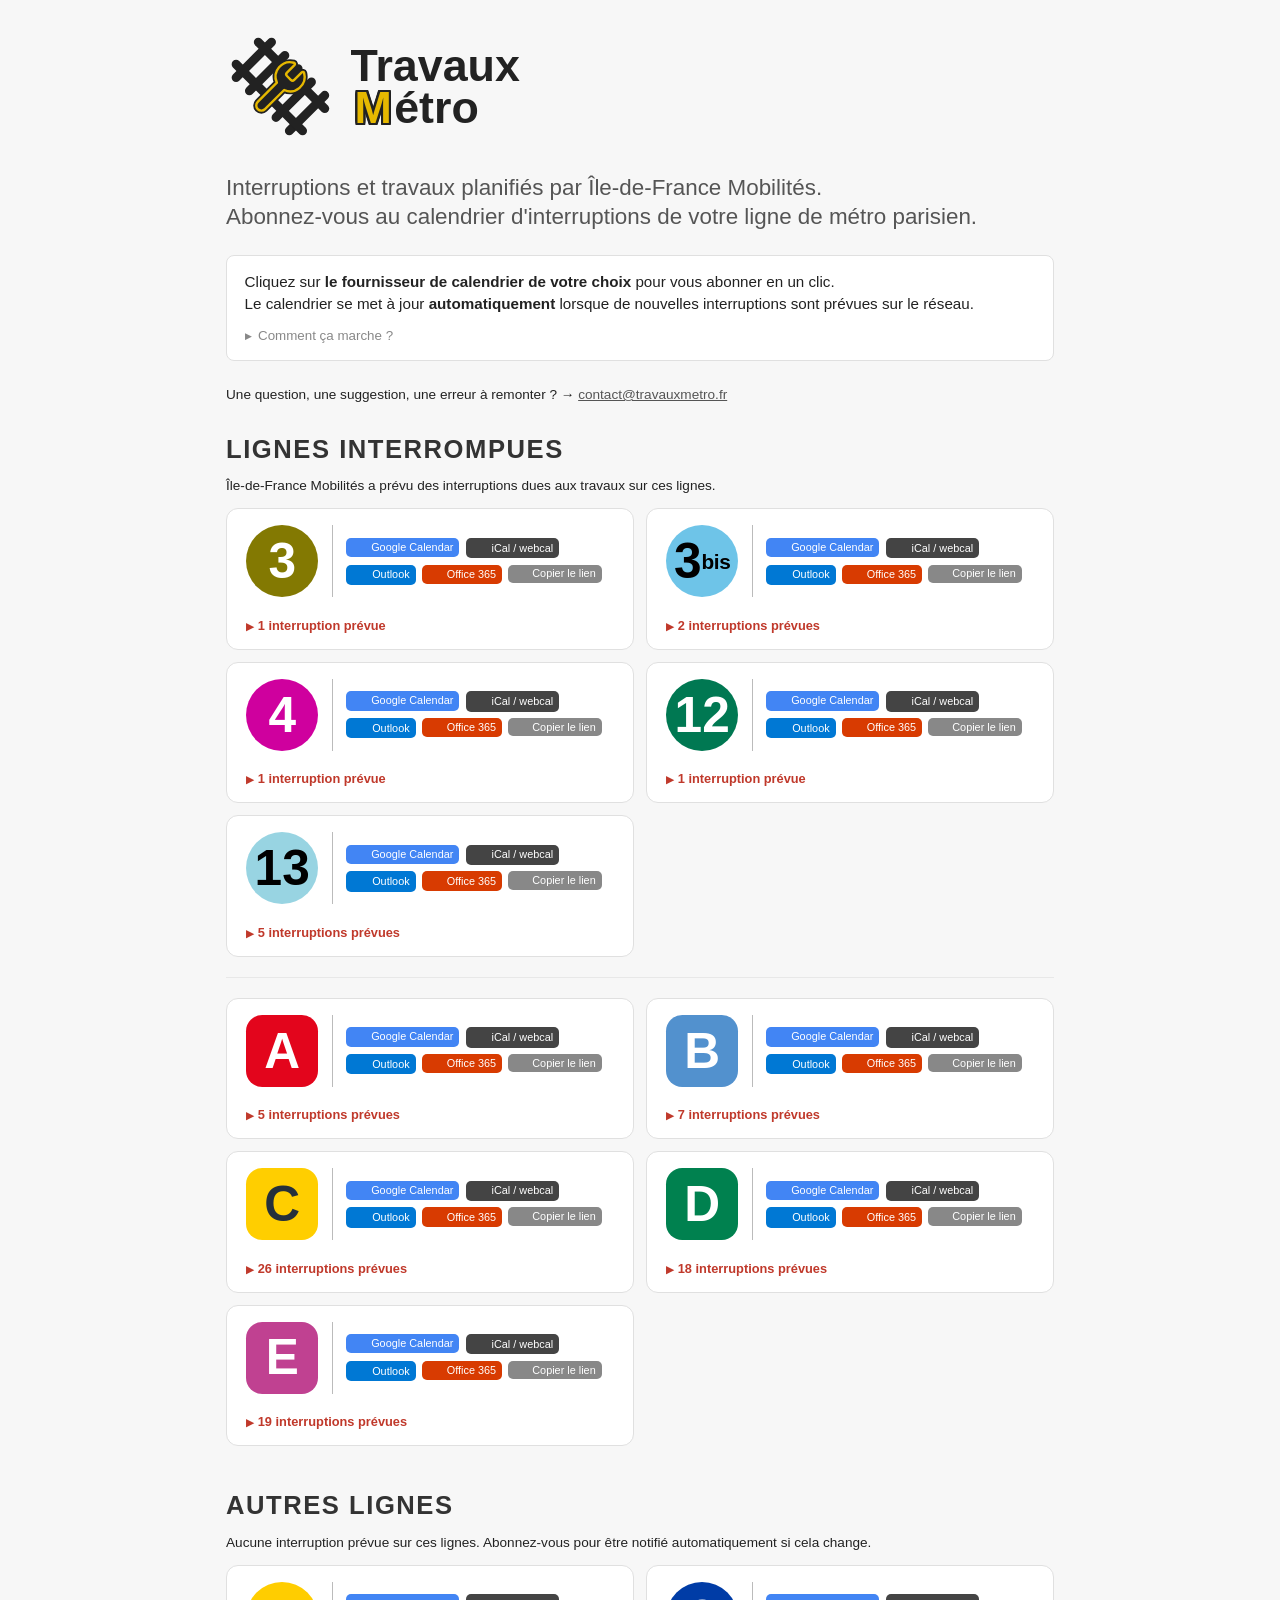
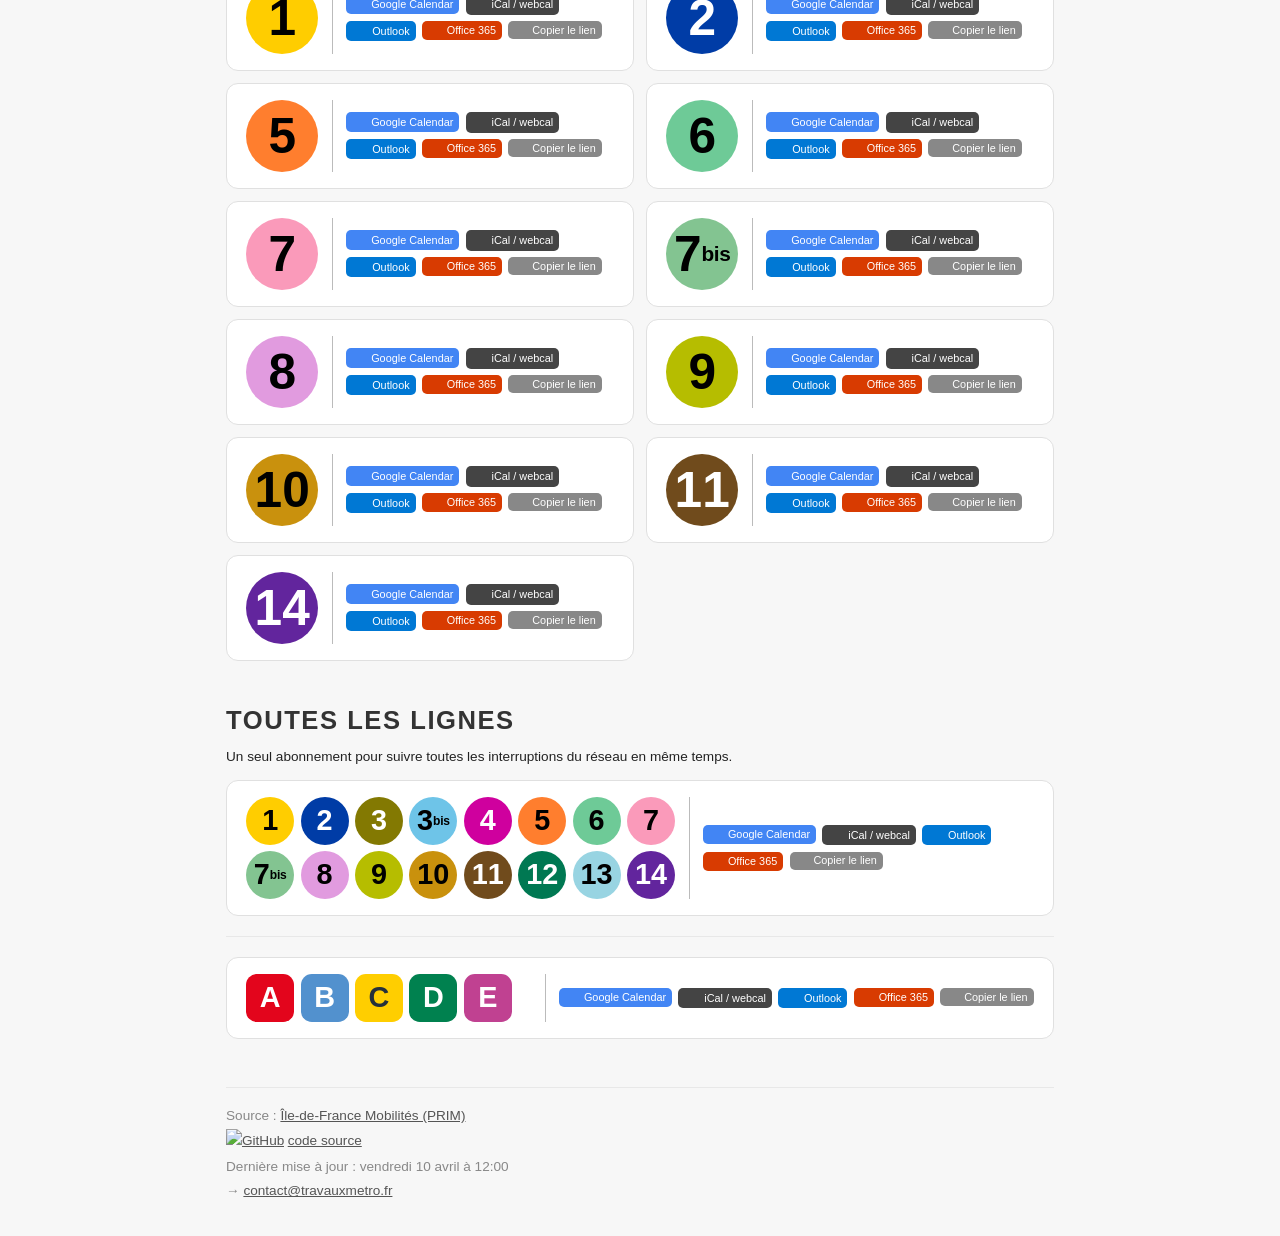
==== tests/golden/public/index.html @ d9673cfa "fix: align 📅 and line icons in disruption dialog cards Give .period and .stops a shared flex layout " ====
<!DOCTYPE html>
<html lang="fr">
<head>
  <meta charset="UTF-8">
  <meta name="viewport" content="width=device-width, initial-scale=1.0, maximum-scale=1.0, user-scalable=no">
  <title>Travaux Métro</title>
  <meta name="description" content="Calendrier des interruptions et travaux planifiés du métro parisien, mis à jour quotidiennement. Abonnez-vous à votre ligne.">
  <meta name="theme-color" content="#003CA6">
  <link rel="canonical" href="https://travauxmetro.fr/">
  <meta property="og:title" content="Travaux Métro">
  <meta property="og:description" content="Calendrier des interruptions et travaux planifiés du métro parisien, mis à jour quotidiennement. Abonnez-vous à votre ligne.">
  <meta property="og:url" content="https://travauxmetro.fr/">
  <meta property="og:type" content="website">
  <meta property="og:site_name" content="Travaux Métro">
  <meta property="og:locale" content="fr_FR">
  <meta property="og:image" content="https://travauxmetro.fr/assets/og-image-cream.png">
  <meta property="og:image:width" content="1200">
  <meta property="og:image:height" content="630">
  <meta name="twitter:card" content="summary_large_image">
  <meta name="twitter:title" content="Travaux Métro">
  <meta name="twitter:description" content="Calendrier des interruptions et travaux planifiés du métro parisien, mis à jour quotidiennement. Abonnez-vous à votre ligne.">
  <meta name="twitter:image" content="https://travauxmetro.fr/assets/og-image-cream.png">
  <link rel="sitemap" type="application/xml" href="/sitemap.xml">
  <script type="application/ld+json">
  {
    "@context": "https://schema.org",
    "@type": "WebApplication",
    "name": "Travaux Métro Paris",
    "url": "https://travauxmetro.fr",
    "description": "Calendrier des interruptions et travaux planifiés du métro parisien, mis à jour quotidiennement. Abonnez-vous à votre ligne.",
    "applicationCategory": "UtilitiesApplication",
    "operatingSystem": "All",
    "offers": { "@type": "Offer", "price": "0", "priceCurrency": "EUR" },
    "inLanguage": "fr",
    "dateModified": "2026-04-10"
  }
  </script>
  <link rel="icon" type="image/svg+xml" href="/favicon/favicon.svg"><link rel="icon" type="image/png" sizes="96x96" href="/favicon/favicon-96x96.png"><link rel="icon" type="image/x-icon" href="/favicon/favicon.ico"><link rel="apple-touch-icon" sizes="180x180" href="/favicon/apple-touch-icon.png"><link rel="manifest" href="/favicon/site.webmanifest">
  <script defer src="https://cloud.umami.is/script.js" data-website-id="ef00b128-53c5-49eb-a0e9-e4da83748a67"></script>
  <style>
    *, *::before, *::after { box-sizing: border-box; }
    body { font-family: -apple-system, BlinkMacSystemFont, "Segoe UI", sans-serif; max-width: 860px; margin: 2rem auto; padding: 0 1rem; color: #222; line-height: 1.5; background: #f7f7f7; }
    h1 { margin-bottom: .25rem; font-size: 2.8rem; }
    .subtitle { color: #555; margin-top: 0; margin-bottom: 1.5rem; font-size: 1.40rem; line-height: 1.3; }
    .meta { color: #888; font-size: .85em; }
    .intro { background: #fff; border: 1px solid #e0e0e0; border-radius: 8px; padding: .9rem 1.1rem; margin-bottom: 1.5rem; font-size: .95em; }
    a { color: #555; }
    footer { margin-top: 3rem; color: #888; font-size: .85em; border-top: 1px solid #e8e8e8; padding-top: 1rem; line-height: 1.8; }
    .badge { display: inline-flex; align-items: center; justify-content: center; border-radius: 50%; font-weight: 700; font-size: 3.1rem; width: 4.5rem; height: 4.5rem; flex-shrink: 0; }
    /* RER badges are squircles, matching the official IDFM icon (rx=63.78 on a 283.46 box ≈ 22.5%). */
    .badge.badge-rer { border-radius: 22.5%; }
    .line-header { display: flex; align-items: center; gap: .85rem; }
    .line-vsep { width: 1px; background: #bbb; align-self: stretch; flex-shrink: 0; min-height: 2rem; }
    .line-actions { display: flex; align-items: flex-start; align-content: flex-start; gap: .4rem; flex-wrap: wrap; flex: 1; }
    .sub-btn.copy { background: #888; color: #fff; }
    .sub-btn.copy:hover { background: #666; }
    .sub-btn.copy.copied { background: #2e7d32; justify-content: center; }
    .sub-btn { display: inline-flex; align-items: center; cursor: pointer; border: none; border-radius: 5px; padding: .2em .55em; font-size: .68em; margin: 0; text-decoration: none; white-space: nowrap; font-family: inherit; line-height: 1; }
    .sub-btn.webcal { background: #444; color: #fff; }
    .sub-btn.webcal:hover { background: #222; }
    .sub-btn.outlook { background: #0078d4; color: #fff; }
    .sub-btn.outlook:hover { background: #005fa3; }
    .sub-btn.o365 { background: #D83B01; color: #fff; }
    .sub-btn.o365:hover { background: #b03000; }
    .sub-btn.google { background: #4285F4; color: #fff; }
    .sub-btn.google:hover { background: #2b6fd4; }
    .section-title { font-size: 1.6rem; font-weight: 700; color: #333; text-transform: uppercase; letter-spacing: .06em; margin: 1.5rem 0 .75rem; }
    .lines-grid { display: grid; grid-template-columns: repeat(2, 1fr); gap: .75rem; }
    @media (max-width: 600px) { .lines-grid { grid-template-columns: 1fr; } }
    .line-row { background: #fff; border: 1px solid #e0e0e0; border-radius: 12px; padding: 1rem 1.2rem; }
    .section-note { font-size: .85em; color: #222; margin: -.25rem 0 .75rem; }
    .contact-hint { font-size: .85em; color: #222; margin: 0 0 1.5rem; }
    .quiet { color: #aaa; font-size: .85em; margin: .5rem 0 0; }
    details { margin-top: .6rem; }
    details summary { cursor: pointer; font-size: .88em; color: #555; font-weight: 600; list-style: none; display: flex; align-items: center; gap: .4rem; user-select: none; }
    details summary::before { content: "▶"; font-size: .7em; transition: transform .15s; }
    details[open] summary::before { transform: rotate(90deg); }
    @keyframes redglow { 0%, 100% { color: #8b1a1a; } 50% { color: #e53935; } }
    .dis-btn { background: none; border: none; cursor: pointer; font-family: inherit; font-size: .8em; font-weight: 600; color: #c0392b; padding: 1.6em 0 0; display: block; animation: redglow 3s ease-in-out infinite; }
    .dis-btn:hover { text-decoration: underline; }
    .dis-dialog { border: none; border-radius: 14px; padding: 0; max-width: 640px; width: calc(100vw - 2rem); box-shadow: 0 8px 40px rgba(0,0,0,.18); position: fixed; inset: 0; margin: auto; max-height: 90vh; overflow: hidden; }
    .dis-dialog[open] { display: flex; flex-direction: column; animation: dialogIn .25s cubic-bezier(0.16,1,0.3,1) forwards; }
    @keyframes dialogIn { from { opacity: 0; transform: scale(.95); } to { opacity: 1; transform: scale(1); } }
    .dis-dialog::backdrop { background: rgba(0,0,0,.45); animation: backdropIn .25s ease forwards; }
    @keyframes backdropIn { from { opacity: 0; } to { opacity: 1; } }
    .dis-dialog-header { display: flex; align-items: center; gap: .7em; padding: 1rem 1.2rem; background: #fff; flex-shrink: 0; border-bottom: 1px solid #e8e8e8; }
    .dis-dialog-body { padding: 1.2rem 1.5rem 1.5rem; overflow-y: auto; overscroll-behavior: contain; -webkit-overflow-scrolling: touch; }
    .dis-close { background: none; border: none; cursor: pointer; font-size: 1.4rem; color: #999; padding: .2rem .45rem; border-radius: 5px; line-height: 1; flex-shrink: 0; }
    .dis-close:hover { background: #f0f0f0; color: #333; }
    .dis-dialog-title { font-weight: 700; font-size: 1.05rem; margin: 0 0 .1rem; color: #333; }
    .dis-dialog-subtitle { font-size: .9rem; color: #666; margin: 0 0 1rem; }
    .cards { display: grid; grid-template-columns: repeat(auto-fill, minmax(260px, 1fr)); gap: .75rem; }
    .dis-card { background: #fafafa; border: 1px solid #e8e8e8; border-radius: 10px; padding: .9rem; }
    .card-title { font-weight: 600; font-size: .9em; margin-bottom: .4rem; }
    .period { font-size: .8em; color: #555; margin: .15rem 0; white-space: nowrap; display: flex; align-items: center; gap: .35em; }
    .stops { font-size: .8em; color: #333; margin-top: .35rem; display: flex; align-items: center; gap: .35em; }
    .row-icon { width: 1.1em; display: inline-flex; align-items: center; justify-content: center; flex-shrink: 0; }
    .message { font-size: .78em; color: #666; margin-top: .45rem; border-top: 1px solid #eee; padding-top: .35rem; white-space: pre-wrap; }
    .note { font-size: .82em; color: #666; font-style: italic; margin: .5rem 0 .5rem; }
    .all-badges { display: grid; grid-template-columns: repeat(8, auto); gap: .4rem; margin-bottom: 0; justify-content: start; }
    .all-badges .badge { width: 3rem; height: 3rem; font-size: 1.8rem; }
    @media (max-width: 600px) { .all-badges { grid-template-columns: repeat(4, auto); gap: .3rem; } .all-badges .badge { width: 2.4rem; height: 2.4rem; font-size: 1.3rem; } }
    section { margin-bottom: 2.5rem; }
    .network-sep { border: none; border-top: 1px solid #e8e8e8; margin: 1.25rem 0; }
    @keyframes fadein { from { opacity: 0; transform: translateY(-8px); } to { opacity: 1; transform: translateY(0); } }
    .dis-dialog .cards, .dis-dialog .note { animation: fadein .2s ease; }
  </style>
</head>
<body>
  <h1 style="display:flex;align-items:center;gap:.35em;line-height:.95"><svg xmlns="http://www.w3.org/2000/svg" width="2.43em" height="2.43em" viewBox="-1.5 -1.5 27 27" fill="none" stroke="currentColor" stroke-width="2" stroke-linecap="round" stroke-linejoin="round" aria-hidden="true" style="flex-shrink:0"><g transform="rotate(90 12 12) translate(12 12) scale(1.1) translate(-12 -12)"><path d="M2 17 17 2"/><path d="m2 14 8 8"/><path d="m5 11 8 8"/><path d="m8 8 8 8"/><path d="m11 5 8 8"/><path d="m14 2 8 8"/><path d="M7 22 22 7"/></g><g transform="translate(12 12) scale(.6) translate(-12 -12)"><path stroke="#222" stroke-width="2.5" stroke-opacity="1" d="M14.7 6.3a1 1 0 0 0 0 1.4l1.6 1.6a1 1 0 0 0 1.4 0l3.106-3.105c.32-.322.863-.22.983.218a6 6 0 0 1-8.259 7.057l-7.91 7.91a1 1 0 0 1-2.999-3l7.91-7.91a6 6 0 0 1 7.057-8.259c.438.12.54.662.219.984z"/><path stroke="#E6B800" stroke-width="1" fill="#222" d="M14.7 6.3a1 1 0 0 0 0 1.4l1.6 1.6a1 1 0 0 0 1.4 0l3.106-3.105c.32-.322.863-.22.983.218a6 6 0 0 1-8.259 7.057l-7.91 7.91a1 1 0 0 1-2.999-3l7.91-7.91a6 6 0 0 1 7.057-8.259c.438.12.54.662.219.984z"/></g></svg><span>Travaux<br><span style="display:block;padding-left:.09em"><span style="color:#E6B800;text-shadow:-2px -2px 0 #222,2px -2px 0 #222,-2px 2px 0 #222,2px 2px 0 #222,0 -2px 0 #222,0 2px 0 #222,-2px 0 0 #222,2px 0 0 #222,-1px -2px 0 #222,1px -2px 0 #222,-2px -1px 0 #222,2px -1px 0 #222,-2px 1px 0 #222,2px 1px 0 #222,-1px 2px 0 #222,1px 2px 0 black;letter-spacing:+.05em">M</span>étro</span></span></h1>
  <p class="subtitle" style="margin-top:2rem">Interruptions et travaux planifiés par Île-de-France Mobilités.</br>Abonnez-vous au calendrier d'interruptions de votre ligne de métro parisien.</p>

  <div class="intro">
    Cliquez sur <strong>le fournisseur de calendrier de votre choix</strong> pour vous abonner en un clic.</br>
    Le calendrier se met à jour <strong>automatiquement</strong> lorsque de nouvelles interruptions sont prévues sur le réseau.
    <details style="margin-top:.6rem">
      <summary style="color:#888;font-weight:500">Comment ça marche ?</summary>
      <p style="margin:.5rem 0 0;font-size:.88em;color:#555">
        Un abonnement <a href="https://fr.wikipedia.org/wiki/ICalendar" target="_blank" rel="noopener" style="color:#555">iCalendar (aussi abrégé iCal)</a> est un calendrier en lecture seule hébergé sur Internet que votre application de calendrier récupère à intervale régulier.
        Les événements apparaissent directement dans votre agenda, sans compte supplémentaire à créer.
        Dès que de nouvelles interruptions sont prévues et publiées par Île-de-France Mobilités, elles se synchronisent automatiquement.
      </p>
    </details>
  </div>

  <p class="contact-hint">Une question, une suggestion, une erreur à remonter&nbsp;? <span style="white-space:nowrap">→ <a href="mailto:contact@travauxmetro.fr">contact@travauxmetro.fr</a></span></p>

  
  <section>
    <h2 class="section-title">Lignes interrompues</h2>
    <p class="section-note">Île-de-France Mobilités a prévu des interruptions dues aux travaux sur ces lignes.</p>
    <div class="lines-grid">
    <div class="line-row" data-line="3">
      <div class="line-header">
        <span class="badge" style="background:#837902;color:#FFFFFF">3</span>
        <div class="line-vsep"></div>
        <div class="line-actions"><a class="sub-btn google" href="https://calendar.google.com/calendar/render?cid=webcal%3A%2F%2Ftravauxmetro.fr%2Fligne-3.ics" target="_blank" rel="noopener" data-umami-event="subscribe-google" data-umami-event-line="3"><img src="/icons/googlecalendar.svg" width="15" height="15" alt="" style="margin-right:.35em;flex-shrink:0">Google Calendar</a><a class="sub-btn webcal" href="webcal://travauxmetro.fr/ligne-3.ics" data-umami-event="subscribe-webcal" data-umami-event-line="3"><img src="/icons/apple.svg" width="16" height="16" alt="" style="margin-right:.35em;flex-shrink:0">iCal / webcal</a><a class="sub-btn outlook" href="https://outlook.live.com/calendar/0/addfromweb?url=https%3A%2F%2Ftravauxmetro.fr%2Fligne-3.ics" target="_blank" rel="noopener" data-umami-event="subscribe-outlook" data-umami-event-line="3"><img src="/icons/outlook.svg" width="16" height="16" alt="" style="margin-right:.35em;flex-shrink:0">Outlook</a><a class="sub-btn o365" href="https://outlook.office.com/calendar/addfromweb?url=https%3A%2F%2Ftravauxmetro.fr%2Fligne-3.ics" target="_blank" rel="noopener" data-umami-event="subscribe-o365" data-umami-event-line="3"><img src="/icons/office365.svg" width="15" height="15" alt="" style="margin-right:.35em;flex-shrink:0">Office 365</a><button class="sub-btn copy" onclick="copyUrl('https://travauxmetro.fr/ligne-3.ics',this)" data-umami-event="copy-url" data-umami-event-line="3"><img src="/icons/copy.svg" width="14" height="14" alt="" style="margin-right:.35em;flex-shrink:0">Copier le lien</button></div>
      </div>
      <button class="dis-btn" data-dialog="dis-3" data-umami-event="accordion-open" data-umami-event-line="3"><span style="font-size:.8em">▶</span> 1 interruption prévue</button>
    <dialog id="dis-3" class="dis-dialog">
      <div class="dis-dialog-header">
        <span class="badge" style="background:#837902;color:#FFFFFF;width:2rem;height:2rem;font-size:1.2rem;flex-shrink:0">3</span>
        <span class="dis-dialog-subtitle" style="margin:0;flex:1">1 interruption prévue</span>
        <button class="dis-close" autofocus onclick="this.closest('dialog').close()">✕</button>
      </div>
      <div class="dis-dialog-body"><div class="cards">
          <div class="dis-card">
            <div class="card-title">Métro 3 : Travaux - Trafic interrompu</div>
            <div class="period"><span class="row-icon">📅</span>mer. 8 avril → mar. 12 mai</div><div class="stops"><span class="row-icon"><img src="/favicon/favicon.svg" width="16" height="16" alt=""></span>Gambetta, Porte de Bagnolet, Gallieni</div><div class="message">Jusqu'au 12 mai inclus, le trafic est interrompu entre Gallieni et Gambetta en raison de travaux. Bus de remplacement.</div>
          </div></div></div>
    </dialog>
    </div>
    <div class="line-row" data-line="3B">
      <div class="line-header">
        <span class="badge" style="background:#6EC4E8;color:#000000">3<span style="font-size:.42em;letter-spacing:-.02em">bis</span></span>
        <div class="line-vsep"></div>
        <div class="line-actions"><a class="sub-btn google" href="https://calendar.google.com/calendar/render?cid=webcal%3A%2F%2Ftravauxmetro.fr%2Fligne-3B.ics" target="_blank" rel="noopener" data-umami-event="subscribe-google" data-umami-event-line="3B"><img src="/icons/googlecalendar.svg" width="15" height="15" alt="" style="margin-right:.35em;flex-shrink:0">Google Calendar</a><a class="sub-btn webcal" href="webcal://travauxmetro.fr/ligne-3B.ics" data-umami-event="subscribe-webcal" data-umami-event-line="3B"><img src="/icons/apple.svg" width="16" height="16" alt="" style="margin-right:.35em;flex-shrink:0">iCal / webcal</a><a class="sub-btn outlook" href="https://outlook.live.com/calendar/0/addfromweb?url=https%3A%2F%2Ftravauxmetro.fr%2Fligne-3B.ics" target="_blank" rel="noopener" data-umami-event="subscribe-outlook" data-umami-event-line="3B"><img src="/icons/outlook.svg" width="16" height="16" alt="" style="margin-right:.35em;flex-shrink:0">Outlook</a><a class="sub-btn o365" href="https://outlook.office.com/calendar/addfromweb?url=https%3A%2F%2Ftravauxmetro.fr%2Fligne-3B.ics" target="_blank" rel="noopener" data-umami-event="subscribe-o365" data-umami-event-line="3B"><img src="/icons/office365.svg" width="15" height="15" alt="" style="margin-right:.35em;flex-shrink:0">Office 365</a><button class="sub-btn copy" onclick="copyUrl('https://travauxmetro.fr/ligne-3B.ics',this)" data-umami-event="copy-url" data-umami-event-line="3B"><img src="/icons/copy.svg" width="14" height="14" alt="" style="margin-right:.35em;flex-shrink:0">Copier le lien</button></div>
      </div>
      <button class="dis-btn" data-dialog="dis-3B" data-umami-event="accordion-open" data-umami-event-line="3B"><span style="font-size:.8em">▶</span> 2 interruptions prévues</button>
    <dialog id="dis-3B" class="dis-dialog">
      <div class="dis-dialog-header">
        <span class="badge" style="background:#6EC4E8;color:#000000;width:2rem;height:2rem;font-size:1.2rem;flex-shrink:0">3<span style="font-size:.42em;letter-spacing:-.02em">bis</span></span>
        <span class="dis-dialog-subtitle" style="margin:0;flex:1">2 interruptions prévues</span>
        <button class="dis-close" autofocus onclick="this.closest('dialog').close()">✕</button>
      </div>
      <div class="dis-dialog-body"><div class="cards">
          <div class="dis-card">
            <div class="card-title">Métro 3B : Travaux - Trafic interrompu</div>
            <div class="period"><span class="row-icon">📅</span>dim. 12 avril 22:15 → lun. 13 avril 02:00</div><div class="period"><span class="row-icon">📅</span>dim. 19 avril 22:15 → lun. 20 avril 02:00</div><div class="period"><span class="row-icon">📅</span>dim. 26 avril 22:15 → lun. 27 avril 02:00</div><div class="period"><span class="row-icon">📅</span>dim. 3 mai 22:15 → lun. 4 mai 02:00</div><div class="period"><span class="row-icon">📅</span>dim. 10 mai 22:15 → lun. 11 mai 02:00</div><div class="message">Du 12 avril au 10 mai inclus, le dimanche dès 22:15, le trafic sera interrompu sur toute la ligne en raison de travaux.</div>
          </div>
          <div class="dis-card">
            <div class="card-title">Métro 3B : Travaux - Trafic interrompu</div>
            <div class="period"><span class="row-icon">📅</span>sam. 16 mai → jeu. 21 mai</div><div class="message">Du 16 mai au 21 mai inclus, le trafic sera interrompu sur toute la ligne en raison de travaux.</div>
          </div></div></div>
    </dialog>
    </div>
    <div class="line-row" data-line="4">
      <div class="line-header">
        <span class="badge" style="background:#CF009E;color:#FFFFFF">4</span>
        <div class="line-vsep"></div>
        <div class="line-actions"><a class="sub-btn google" href="https://calendar.google.com/calendar/render?cid=webcal%3A%2F%2Ftravauxmetro.fr%2Fligne-4.ics" target="_blank" rel="noopener" data-umami-event="subscribe-google" data-umami-event-line="4"><img src="/icons/googlecalendar.svg" width="15" height="15" alt="" style="margin-right:.35em;flex-shrink:0">Google Calendar</a><a class="sub-btn webcal" href="webcal://travauxmetro.fr/ligne-4.ics" data-umami-event="subscribe-webcal" data-umami-event-line="4"><img src="/icons/apple.svg" width="16" height="16" alt="" style="margin-right:.35em;flex-shrink:0">iCal / webcal</a><a class="sub-btn outlook" href="https://outlook.live.com/calendar/0/addfromweb?url=https%3A%2F%2Ftravauxmetro.fr%2Fligne-4.ics" target="_blank" rel="noopener" data-umami-event="subscribe-outlook" data-umami-event-line="4"><img src="/icons/outlook.svg" width="16" height="16" alt="" style="margin-right:.35em;flex-shrink:0">Outlook</a><a class="sub-btn o365" href="https://outlook.office.com/calendar/addfromweb?url=https%3A%2F%2Ftravauxmetro.fr%2Fligne-4.ics" target="_blank" rel="noopener" data-umami-event="subscribe-o365" data-umami-event-line="4"><img src="/icons/office365.svg" width="15" height="15" alt="" style="margin-right:.35em;flex-shrink:0">Office 365</a><button class="sub-btn copy" onclick="copyUrl('https://travauxmetro.fr/ligne-4.ics',this)" data-umami-event="copy-url" data-umami-event-line="4"><img src="/icons/copy.svg" width="14" height="14" alt="" style="margin-right:.35em;flex-shrink:0">Copier le lien</button></div>
      </div>
      <button class="dis-btn" data-dialog="dis-4" data-umami-event="accordion-open" data-umami-event-line="4"><span style="font-size:.8em">▶</span> 1 interruption prévue</button>
    <dialog id="dis-4" class="dis-dialog">
      <div class="dis-dialog-header">
        <span class="badge" style="background:#CF009E;color:#FFFFFF;width:2rem;height:2rem;font-size:1.2rem;flex-shrink:0">4</span>
        <span class="dis-dialog-subtitle" style="margin:0;flex:1">1 interruption prévue</span>
        <button class="dis-close" autofocus onclick="this.closest('dialog').close()">✕</button>
      </div>
      <div class="dis-dialog-body"><div class="cards">
          <div class="dis-card">
            <div class="card-title">Métro 4 : Travaux d'entretien - Trafic interrompu</div>
            <div class="period"><span class="row-icon">📅</span>lun. 20 avril → ven. 1 mai</div><div class="message">Du 20 avril au 1er mai inclus, le trafic sera interrompu entre Châtelet et Barbès - Rochechouart en raison de travaux d'entretien.</div>
          </div></div></div>
    </dialog>
    </div>
    <div class="line-row" data-line="12">
      <div class="line-header">
        <span class="badge" style="background:#007852;color:#FFFFFF">12</span>
        <div class="line-vsep"></div>
        <div class="line-actions"><a class="sub-btn google" href="https://calendar.google.com/calendar/render?cid=webcal%3A%2F%2Ftravauxmetro.fr%2Fligne-12.ics" target="_blank" rel="noopener" data-umami-event="subscribe-google" data-umami-event-line="12"><img src="/icons/googlecalendar.svg" width="15" height="15" alt="" style="margin-right:.35em;flex-shrink:0">Google Calendar</a><a class="sub-btn webcal" href="webcal://travauxmetro.fr/ligne-12.ics" data-umami-event="subscribe-webcal" data-umami-event-line="12"><img src="/icons/apple.svg" width="16" height="16" alt="" style="margin-right:.35em;flex-shrink:0">iCal / webcal</a><a class="sub-btn outlook" href="https://outlook.live.com/calendar/0/addfromweb?url=https%3A%2F%2Ftravauxmetro.fr%2Fligne-12.ics" target="_blank" rel="noopener" data-umami-event="subscribe-outlook" data-umami-event-line="12"><img src="/icons/outlook.svg" width="16" height="16" alt="" style="margin-right:.35em;flex-shrink:0">Outlook</a><a class="sub-btn o365" href="https://outlook.office.com/calendar/addfromweb?url=https%3A%2F%2Ftravauxmetro.fr%2Fligne-12.ics" target="_blank" rel="noopener" data-umami-event="subscribe-o365" data-umami-event-line="12"><img src="/icons/office365.svg" width="15" height="15" alt="" style="margin-right:.35em;flex-shrink:0">Office 365</a><button class="sub-btn copy" onclick="copyUrl('https://travauxmetro.fr/ligne-12.ics',this)" data-umami-event="copy-url" data-umami-event-line="12"><img src="/icons/copy.svg" width="14" height="14" alt="" style="margin-right:.35em;flex-shrink:0">Copier le lien</button></div>
      </div>
      <button class="dis-btn" data-dialog="dis-12" data-umami-event="accordion-open" data-umami-event-line="12"><span style="font-size:.8em">▶</span> 1 interruption prévue</button>
    <dialog id="dis-12" class="dis-dialog">
      <div class="dis-dialog-header">
        <span class="badge" style="background:#007852;color:#FFFFFF;width:2rem;height:2rem;font-size:1.2rem;flex-shrink:0">12</span>
        <span class="dis-dialog-subtitle" style="margin:0;flex:1">1 interruption prévue</span>
        <button class="dis-close" autofocus onclick="this.closest('dialog').close()">✕</button>
      </div>
      <div class="dis-dialog-body"><div class="cards">
          <div class="dis-card">
            <div class="card-title">Métro 12 : Travaux de modernisation - Trafic interrompu</div>
            <div class="period"><span class="row-icon">📅</span>dim. 5 avril 22:00 → lun. 6 avril 02:00</div><div class="period"><span class="row-icon">📅</span>dim. 12 avril 22:00 → lun. 13 avril 02:00</div><div class="message">Jusqu'au 12 avril inclus, le dimanche dès 22:00, le trafic est interrompu sur toute la ligne en raison de travaux de modernisation.</div>
          </div></div></div>
    </dialog>
    </div>
    <div class="line-row" data-line="13">
      <div class="line-header">
        <span class="badge" style="background:#98D4E2;color:#000000">13</span>
        <div class="line-vsep"></div>
        <div class="line-actions"><a class="sub-btn google" href="https://calendar.google.com/calendar/render?cid=webcal%3A%2F%2Ftravauxmetro.fr%2Fligne-13.ics" target="_blank" rel="noopener" data-umami-event="subscribe-google" data-umami-event-line="13"><img src="/icons/googlecalendar.svg" width="15" height="15" alt="" style="margin-right:.35em;flex-shrink:0">Google Calendar</a><a class="sub-btn webcal" href="webcal://travauxmetro.fr/ligne-13.ics" data-umami-event="subscribe-webcal" data-umami-event-line="13"><img src="/icons/apple.svg" width="16" height="16" alt="" style="margin-right:.35em;flex-shrink:0">iCal / webcal</a><a class="sub-btn outlook" href="https://outlook.live.com/calendar/0/addfromweb?url=https%3A%2F%2Ftravauxmetro.fr%2Fligne-13.ics" target="_blank" rel="noopener" data-umami-event="subscribe-outlook" data-umami-event-line="13"><img src="/icons/outlook.svg" width="16" height="16" alt="" style="margin-right:.35em;flex-shrink:0">Outlook</a><a class="sub-btn o365" href="https://outlook.office.com/calendar/addfromweb?url=https%3A%2F%2Ftravauxmetro.fr%2Fligne-13.ics" target="_blank" rel="noopener" data-umami-event="subscribe-o365" data-umami-event-line="13"><img src="/icons/office365.svg" width="15" height="15" alt="" style="margin-right:.35em;flex-shrink:0">Office 365</a><button class="sub-btn copy" onclick="copyUrl('https://travauxmetro.fr/ligne-13.ics',this)" data-umami-event="copy-url" data-umami-event-line="13"><img src="/icons/copy.svg" width="14" height="14" alt="" style="margin-right:.35em;flex-shrink:0">Copier le lien</button></div>
      </div>
      <button class="dis-btn" data-dialog="dis-13" data-umami-event="accordion-open" data-umami-event-line="13"><span style="font-size:.8em">▶</span> 5 interruptions prévues</button>
    <dialog id="dis-13" class="dis-dialog">
      <div class="dis-dialog-header">
        <span class="badge" style="background:#98D4E2;color:#000000;width:2rem;height:2rem;font-size:1.2rem;flex-shrink:0">13</span>
        <span class="dis-dialog-subtitle" style="margin:0;flex:1">5 interruptions prévues</span>
        <button class="dis-close" autofocus onclick="this.closest('dialog').close()">✕</button>
      </div>
      <div class="dis-dialog-body"><div class="cards">
          <div class="dis-card">
            <div class="card-title">Métro 13 : Travaux - Trafic interrompu</div>
            <div class="period"><span class="row-icon">📅</span>dim. 3 mai 04:45 → dim. 3 mai 12:00</div><div class="message">Les dimanches 3 et 17 mai ainsi que les 7 et 28 juin, jusqu'à 12 heures, le trafic est interrompu sur l'ensemble de la ligne en raison de travaux de modernisation.</div>
          </div>
          <div class="dis-card">
            <div class="card-title">Métro 13 : Travaux - Trafic interrompu</div>
            <div class="period"><span class="row-icon">📅</span>dim. 28 juin 04:45 → dim. 28 juin 12:00</div><div class="message">Le 28 juin jusqu'à 12:00, le trafic sera interrompu sur toute la ligne en raison de travaux.</div>
          </div>
          <div class="dis-card">
            <div class="card-title">Métro 13 : Travaux - Trafic interrompu</div>
            <div class="period"><span class="row-icon">📅</span>dim. 17 mai 04:45 → dim. 17 mai 12:00</div><div class="message">Le dimanche 17 mai ainsi que les 7 et 28 juin, jusqu'à 12 heures, le trafic est interrompu sur l'ensemble de la ligne en raison de travaux de modernisation.</div>
          </div>
          <div class="dis-card">
            <div class="card-title">Métro 13 : Travaux de modernisation - Arrêt non desservi</div>
            <div class="period"><span class="row-icon">📅</span>jeu. 9 avril → dim. 12 avril</div><div class="stops"><span class="row-icon"><img src="/favicon/favicon.svg" width="16" height="16" alt=""></span>Plaisance</div><div class="message">Jusqu'au 12 avril inclus, l'arrêt n'est pas desservi à Plaisance en raison de travaux de modernisation</div>
          </div>
          <div class="dis-card">
            <div class="card-title">Métro 13 : Travaux - Trafic interrompu</div>
            <div class="period"><span class="row-icon">📅</span>dim. 7 juin 04:45 → dim. 7 juin 12:00</div><div class="message">Les dimanches 7 et 28 juin, jusqu'à 12 heures, le trafic est interrompu sur l'ensemble de la ligne en raison de travaux de modernisation.</div>
          </div></div></div>
    </dialog>
    </div></div>
    <hr class="network-sep">
    <div class="lines-grid">
    <div class="line-row" data-line="A">
      <div class="line-header">
        <span class="badge badge-rer" style="background:#E3051C;color:#FFFFFF">A</span>
        <div class="line-vsep"></div>
        <div class="line-actions"><a class="sub-btn google" href="https://calendar.google.com/calendar/render?cid=webcal%3A%2F%2Ftravauxmetro.fr%2Fligne-A.ics" target="_blank" rel="noopener" data-umami-event="subscribe-google" data-umami-event-line="A"><img src="/icons/googlecalendar.svg" width="15" height="15" alt="" style="margin-right:.35em;flex-shrink:0">Google Calendar</a><a class="sub-btn webcal" href="webcal://travauxmetro.fr/ligne-A.ics" data-umami-event="subscribe-webcal" data-umami-event-line="A"><img src="/icons/apple.svg" width="16" height="16" alt="" style="margin-right:.35em;flex-shrink:0">iCal / webcal</a><a class="sub-btn outlook" href="https://outlook.live.com/calendar/0/addfromweb?url=https%3A%2F%2Ftravauxmetro.fr%2Fligne-A.ics" target="_blank" rel="noopener" data-umami-event="subscribe-outlook" data-umami-event-line="A"><img src="/icons/outlook.svg" width="16" height="16" alt="" style="margin-right:.35em;flex-shrink:0">Outlook</a><a class="sub-btn o365" href="https://outlook.office.com/calendar/addfromweb?url=https%3A%2F%2Ftravauxmetro.fr%2Fligne-A.ics" target="_blank" rel="noopener" data-umami-event="subscribe-o365" data-umami-event-line="A"><img src="/icons/office365.svg" width="15" height="15" alt="" style="margin-right:.35em;flex-shrink:0">Office 365</a><button class="sub-btn copy" onclick="copyUrl('https://travauxmetro.fr/ligne-A.ics',this)" data-umami-event="copy-url" data-umami-event-line="A"><img src="/icons/copy.svg" width="14" height="14" alt="" style="margin-right:.35em;flex-shrink:0">Copier le lien</button></div>
      </div>
      <button class="dis-btn" data-dialog="dis-A" data-umami-event="accordion-open" data-umami-event-line="A"><span style="font-size:.8em">▶</span> 5 interruptions prévues</button>
    <dialog id="dis-A" class="dis-dialog">
      <div class="dis-dialog-header">
        <span class="badge badge-rer" style="background:#E3051C;color:#FFFFFF;width:2rem;height:2rem;font-size:1.2rem;flex-shrink:0">A</span>
        <span class="dis-dialog-subtitle" style="margin:0;flex:1">5 interruptions prévues</span>
        <button class="dis-close" autofocus onclick="this.closest('dialog').close()">✕</button>
      </div>
      <div class="dis-dialog-body"><div class="cards">
          <div class="dis-card">
            <div class="card-title">RER A:Nanterre-P <->Achères-Ville et Nanterre-P<->Poissy 04-06/05</div>
            <div class="period"><span class="row-icon">📅</span>lun. 4 mai 22:15 → mar. 5 mai 02:00</div><div class="period"><span class="row-icon">📅</span>mar. 5 mai 22:15 → mer. 6 mai 02:00</div><div class="period"><span class="row-icon">📅</span>mer. 6 mai 22:15 → jeu. 7 mai 02:00</div><div class="stops"><span class="row-icon"><img src="/favicon/favicon.svg" width="16" height="16" alt=""></span>Achères Grand Cormier, Maisons-Laffitte, Poissy, Houilles - Carrières-sur-Seine, Achères Ville, Sartrouville, Nanterre Préfecture</div><div class="message">Période : à partir de 22h00. Dates : du lundi 04 au mercredi 06 mai. Le trafic est interrompu entre Nanterre Préfecture et Achères-Ville et entre Nanterre Préfecture et Poissy. Pour rejoindre Poissy, vous devrez emprunter la ligne L à Paris Saint-Lazare. La ligne L est exceptionnellement  prolongée entre Maisons-Laffitte et Poissy. Des trains navettes seront mis en place entre Poissy et Cergy–Le Haut. Les horaires du calculateur d'itinéraire tiennent compte des travaux. Motif : travaux.</div>
          </div>
          <div class="dis-card">
            <div class="card-title">RER A : Maisons-Laffitte <-> Cergy le Haut 11-12 et 18-19/04</div>
            <div class="period"><span class="row-icon">📅</span>sam. 11 avril</div><div class="period"><span class="row-icon">📅</span>dim. 12 avril</div><div class="period"><span class="row-icon">📅</span>sam. 18 avril</div><div class="period"><span class="row-icon">📅</span>dim. 19 avril</div><div class="message">Période : toute la journée Dates : les week-ends 11-12 et 18-19 avril Le trafic est interrompu entre Maisons-Laffitte et Cergy le Haut. Un service de bus de remplacement est mis en place à Sartrouville, avec desserte des gares intermédiaires. Les horaires du calculateur d'itinéraire tiennent compte des travaux. Motif : travaux.</div>
          </div>
          <div class="dis-card">
            <div class="card-title">RER A : Maisons-Laffitte <-> Cergy le Haut 07-29/04</div>
            <div class="period"><span class="row-icon">📅</span>mar. 7 avril 22:15 → mer. 8 avril 02:00</div><div class="period"><span class="row-icon">📅</span>mer. 8 avril 22:15 → jeu. 9 avril 02:00</div><div class="period"><span class="row-icon">📅</span>jeu. 9 avril 22:15 → ven. 10 avril 02:00</div><div class="period"><span class="row-icon">📅</span>ven. 10 avril 22:15 → sam. 11 avril 02:00</div><div class="period"><span class="row-icon">📅</span>lun. 13 avril 22:15 → mar. 14 avril 02:00</div><div class="period"><span class="row-icon">📅</span>mar. 14 avril 22:15 → mer. 15 avril 02:00</div><div class="period"><span class="row-icon">📅</span>mer. 15 avril 22:15 → jeu. 16 avril 02:00</div><div class="period"><span class="row-icon">📅</span>jeu. 16 avril 22:15 → ven. 17 avril 02:00</div><div class="period"><span class="row-icon">📅</span>ven. 17 avril 22:15 → sam. 18 avril 02:00</div><div class="period"><span class="row-icon">📅</span>lun. 20 avril 22:15 → mar. 21 avril 02:00</div><div class="period"><span class="row-icon">📅</span>mar. 21 avril 22:15 → mer. 22 avril 02:00</div><div class="period"><span class="row-icon">📅</span>mer. 22 avril 22:15 → jeu. 23 avril 02:00</div><div class="period"><span class="row-icon">📅</span>jeu. 23 avril 22:15 → ven. 24 avril 02:00</div><div class="period"><span class="row-icon">📅</span>ven. 24 avril 22:15 → sam. 25 avril 02:00</div><div class="period"><span class="row-icon">📅</span>lun. 27 avril 22:15 → mar. 28 avril 02:00</div><div class="period"><span class="row-icon">📅</span>mar. 28 avril 22:15 → mer. 29 avril 02:00</div><div class="period"><span class="row-icon">📅</span>mer. 29 avril 22:15 → jeu. 30 avril 02:00</div><div class="stops"><span class="row-icon"><img src="/favicon/favicon.svg" width="16" height="16" alt=""></span>Maisons-Laffitte, Cergy le Haut, Achères Ville, Cergy Préfecture, Conflans Fin d'Oise, Cergy Saint-Christophe, Neuville Université</div><div class="message">Période : en semaine à partir de 21h50 Dates : du mardi 07 au mercredi 29 avril Le trafic est interrompu entre Maisons-Laffitte et Cergy le Haut. Un service de bus de remplacement est mis en place à Sartrouville, avec desserte des gares intermédiaires. Les horaires du calculateur d'itinéraire tiennent compte des travaux. Motif : travaux.</div>
          </div>
          <div class="dis-card">
            <div class="card-title">RER A : Entre Auber et Nation le 02/05, à partir de 22h45</div>
            <div class="period"><span class="row-icon">📅</span>sam. 2 mai 22:45 → dim. 3 mai 02:00</div><div class="stops"><span class="row-icon"><img src="/favicon/favicon.svg" width="16" height="16" alt=""></span>Gare de Lyon, Auber, Nation, Châtelet - Les Halles</div><div class="message">Période : à partir de 22h45. Dates : le samedi 02 mai. Le trafic sera interrompu entre Auber et Nation. Merci de vous reporter sur les lignes de métro. Les horaires du calculateur d'itinéraire tiennent compte des travaux. Motif : travaux.</div>
          </div>
          <div class="dis-card">
            <div class="card-title">RER A : La Varenne Chenn. <-> Boissy-St-Léger 17-30/04, dès 21h45</div>
            <div class="period"><span class="row-icon">📅</span>ven. 17 avril 22:00 → sam. 18 avril 02:00</div><div class="period"><span class="row-icon">📅</span>sam. 18 avril 22:00 → dim. 19 avril 02:00</div><div class="period"><span class="row-icon">📅</span>dim. 19 avril 22:00 → lun. 20 avril 02:00</div><div class="period"><span class="row-icon">📅</span>lun. 20 avril 22:00 → mar. 21 avril 02:00</div><div class="period"><span class="row-icon">📅</span>mar. 21 avril 22:00 → mer. 22 avril 02:00</div><div class="period"><span class="row-icon">📅</span>mer. 22 avril 22:00 → jeu. 23 avril 02:00</div><div class="period"><span class="row-icon">📅</span>jeu. 23 avril 22:00 → ven. 24 avril 02:00</div><div class="period"><span class="row-icon">📅</span>ven. 24 avril 22:00 → sam. 25 avril 02:00</div><div class="period"><span class="row-icon">📅</span>sam. 25 avril 22:00 → dim. 26 avril 02:00</div><div class="period"><span class="row-icon">📅</span>dim. 26 avril 22:00 → lun. 27 avril 02:00</div><div class="period"><span class="row-icon">📅</span>lun. 27 avril 22:00 → mar. 28 avril 02:00</div><div class="period"><span class="row-icon">📅</span>mar. 28 avril 22:00 → mer. 29 avril 02:00</div><div class="period"><span class="row-icon">📅</span>mer. 29 avril 22:00 → jeu. 30 avril 02:00</div><div class="period"><span class="row-icon">📅</span>jeu. 30 avril 22:00 → ven. 1 mai 02:00</div><div class="message">Période : à partir de 21h45 Dates : du vendredi 17 au jeudi 30 avril, week-ends compris Le trafic est interrompu entre La Varenne Chennevières et Boissy-Saint-Léger. Un service de bus de remplacement est mis en place, avec desserte des gares intermédiaires. Les horaires du calculateur d'itinéraire tiennent compte des travaux. Motif : travaux.</div>
          </div></div></div>
    </dialog>
    </div>
    <div class="line-row" data-line="B">
      <div class="line-header">
        <span class="badge badge-rer" style="background:#5291CE;color:#FFFFFF">B</span>
        <div class="line-vsep"></div>
        <div class="line-actions"><a class="sub-btn google" href="https://calendar.google.com/calendar/render?cid=webcal%3A%2F%2Ftravauxmetro.fr%2Fligne-B.ics" target="_blank" rel="noopener" data-umami-event="subscribe-google" data-umami-event-line="B"><img src="/icons/googlecalendar.svg" width="15" height="15" alt="" style="margin-right:.35em;flex-shrink:0">Google Calendar</a><a class="sub-btn webcal" href="webcal://travauxmetro.fr/ligne-B.ics" data-umami-event="subscribe-webcal" data-umami-event-line="B"><img src="/icons/apple.svg" width="16" height="16" alt="" style="margin-right:.35em;flex-shrink:0">iCal / webcal</a><a class="sub-btn outlook" href="https://outlook.live.com/calendar/0/addfromweb?url=https%3A%2F%2Ftravauxmetro.fr%2Fligne-B.ics" target="_blank" rel="noopener" data-umami-event="subscribe-outlook" data-umami-event-line="B"><img src="/icons/outlook.svg" width="16" height="16" alt="" style="margin-right:.35em;flex-shrink:0">Outlook</a><a class="sub-btn o365" href="https://outlook.office.com/calendar/addfromweb?url=https%3A%2F%2Ftravauxmetro.fr%2Fligne-B.ics" target="_blank" rel="noopener" data-umami-event="subscribe-o365" data-umami-event-line="B"><img src="/icons/office365.svg" width="15" height="15" alt="" style="margin-right:.35em;flex-shrink:0">Office 365</a><button class="sub-btn copy" onclick="copyUrl('https://travauxmetro.fr/ligne-B.ics',this)" data-umami-event="copy-url" data-umami-event-line="B"><img src="/icons/copy.svg" width="14" height="14" alt="" style="margin-right:.35em;flex-shrink:0">Copier le lien</button></div>
      </div>
      <button class="dis-btn" data-dialog="dis-B" data-umami-event="accordion-open" data-umami-event-line="B"><span style="font-size:.8em">▶</span> 7 interruptions prévues</button>
    <dialog id="dis-B" class="dis-dialog">
      <div class="dis-dialog-header">
        <span class="badge badge-rer" style="background:#5291CE;color:#FFFFFF;width:2rem;height:2rem;font-size:1.2rem;flex-shrink:0">B</span>
        <span class="dis-dialog-subtitle" style="margin:0;flex:1">7 interruptions prévues</span>
        <button class="dis-close" autofocus onclick="this.closest('dialog').close()">✕</button>
      </div>
      <div class="dis-dialog-body"><div class="cards">
          <div class="dis-card">
            <div class="card-title">RER B : Châtelet <-> Aéroport CDG2 - Mitry - Claye 05/01-28/05</div>
            <div class="period"><span class="row-icon">📅</span>mar. 7 avril 22:45 → mer. 8 avril 02:00</div><div class="period"><span class="row-icon">📅</span>mer. 8 avril 22:45 → jeu. 9 avril 02:00</div><div class="period"><span class="row-icon">📅</span>jeu. 9 avril 22:45 → ven. 10 avril 02:00</div><div class="period"><span class="row-icon">📅</span>ven. 10 avril 22:45 → sam. 11 avril 02:00</div><div class="period"><span class="row-icon">📅</span>lun. 13 avril 22:45 → mar. 14 avril 02:00</div><div class="period"><span class="row-icon">📅</span>mar. 14 avril 22:45 → mer. 15 avril 02:00</div><div class="period"><span class="row-icon">📅</span>mer. 15 avril 22:45 → jeu. 16 avril 02:00</div><div class="period"><span class="row-icon">📅</span>jeu. 16 avril 22:45 → ven. 17 avril 02:00</div><div class="period"><span class="row-icon">📅</span>ven. 17 avril 22:45 → sam. 18 avril 02:00</div><div class="period"><span class="row-icon">📅</span>lun. 20 avril 22:45 → mar. 21 avril 02:00</div><div class="period"><span class="row-icon">📅</span>mar. 21 avril 22:45 → mer. 22 avril 02:00</div><div class="period"><span class="row-icon">📅</span>mer. 22 avril 22:45 → jeu. 23 avril 02:00</div><div class="period"><span class="row-icon">📅</span>jeu. 23 avril 22:45 → ven. 24 avril 02:00</div><div class="period"><span class="row-icon">📅</span>ven. 24 avril 22:45 → sam. 25 avril 02:00</div><div class="period"><span class="row-icon">📅</span>lun. 27 avril 22:45 → mar. 28 avril 02:00</div><div class="period"><span class="row-icon">📅</span>mar. 28 avril 22:45 → mer. 29 avril 02:00</div><div class="period"><span class="row-icon">📅</span>mer. 29 avril 22:45 → jeu. 30 avril 02:00</div><div class="period"><span class="row-icon">📅</span>jeu. 30 avril 22:45 → ven. 1 mai 02:00</div><div class="stops"><span class="row-icon"><img src="/favicon/favicon.svg" width="16" height="16" alt=""></span>La Plaine Stade de France, Vert Galant, La Courneuve - Aubervilliers, Aéroport Charles de Gaulle 2 (Terminal 2), Drancy, Villeparisis - Mitry-le-Neuf, Aulnay-sous-Bois, Le Bourget, Gare du Nord, Sevran Beaudottes, Châtelet - Les Halles, Aéroport CDG 1 (Terminal 3) - RER, Villepinte, Mitry - Claye, Parc des Expositions, Sevran - Livry, Le Blanc-Mesnil</div><div class="message">Période : en semaine à partir de 22h45. Dates : du lundi 05 janvier au jeudi 28 mai sauf les 05 février, 06 avril et les 01, 08, 14, 15 et 25 mai 2026. Le trafic est interrompu entre Châtelet Les Halles et Aérop. C De Gaulle 2 et entre Châtelet Les Halles et Mitry - Claye. Un dispositif de bus de remplacement sera mis en place au départ du Gare du Nord. Pour plus d'informations, consultez le site du RER B Motif : travaux sur le réseau ferroviaire.</div>
          </div>
          <div class="dis-card">
            <div class="card-title">RER B : Châtelet <-> Aéroport CDG2 - Mitry - Claye 05/01-28/05</div>
            <div class="period"><span class="row-icon">📅</span>lun. 4 mai 22:45 → mar. 5 mai 02:00</div><div class="period"><span class="row-icon">📅</span>mar. 5 mai 22:45 → mer. 6 mai 02:00</div><div class="period"><span class="row-icon">📅</span>mer. 6 mai 22:45 → jeu. 7 mai 02:00</div><div class="period"><span class="row-icon">📅</span>jeu. 7 mai 22:45 → ven. 8 mai 02:00</div><div class="stops"><span class="row-icon"><img src="/favicon/favicon.svg" width="16" height="16" alt=""></span>La Plaine Stade de France, Vert Galant, La Courneuve - Aubervilliers, Aéroport Charles de Gaulle 2 (Terminal 2), Drancy, Villeparisis - Mitry-le-Neuf, Aulnay-sous-Bois, Le Bourget, Gare du Nord, Sevran Beaudottes, Châtelet - Les Halles, Aéroport CDG 1 (Terminal 3) - RER, Villepinte, Mitry - Claye, Parc des Expositions, Sevran - Livry, Le Blanc-Mesnil</div><div class="message">Période : en semaine à partir de 22h45. Dates : du lundi 05 janvier au jeudi 28 mai sauf les 05 février, 06 avril et les 01, 08, 14, 15 et 25 mai 2026. Le trafic est interrompu entre Châtelet Les Halles et Aérop. C De Gaulle 2 et entre Châtelet Les Halles et Mitry - Claye. Un dispositif de bus de remplacement sera mis en place au départ du Gare du Nord. Pour plus d'informations, consultez le site du RER B Motif : travaux sur le réseau ferroviaire.</div>
          </div>
          <div class="dis-card">
            <div class="card-title">RER B : Châtelet <-> Aéroport CDG2 - Mitry - Claye 05/01-28/05</div>
            <div class="period"><span class="row-icon">📅</span>lun. 11 mai 22:45 → mar. 12 mai 02:00</div><div class="period"><span class="row-icon">📅</span>mar. 12 mai 22:45 → mer. 13 mai 02:00</div><div class="period"><span class="row-icon">📅</span>mer. 13 mai 22:45 → jeu. 14 mai 02:00</div><div class="message">Période : en semaine à partir de 22h45. Dates : du lundi 05 janvier au jeudi 28 mai sauf les 05 février, 06 avril et les 01, 08, 14, 15 et 25 mai 2026. Le trafic est interrompu entre Châtelet Les Halles et Aérop. C De Gaulle 2 et entre Châtelet Les Halles et Mitry - Claye. Un dispositif de bus de remplacement sera mis en place au départ du Gare du Nord. Pour plus d'informations, consultez le site du RER B Motif : travaux sur le réseau ferroviaire.</div>
          </div>
          <div class="dis-card">
            <div class="card-title">RER B : Châtelet <-> Aéroport CDG2 - Mitry - Claye 05/01-28/05</div>
            <div class="period"><span class="row-icon">📅</span>lun. 18 mai 22:45 → mar. 19 mai 02:00</div><div class="period"><span class="row-icon">📅</span>mar. 19 mai 22:45 → mer. 20 mai 02:00</div><div class="period"><span class="row-icon">📅</span>mer. 20 mai 22:45 → jeu. 21 mai 02:00</div><div class="period"><span class="row-icon">📅</span>jeu. 21 mai 22:45 → ven. 22 mai 02:00</div><div class="period"><span class="row-icon">📅</span>ven. 22 mai 22:45 → sam. 23 mai 02:00</div><div class="message">Période : en semaine à partir de 22h45. Dates : du lundi 05 janvier au jeudi 28 mai sauf les 05 février, 06 avril et les 01, 08, 14, 15 et 25 mai 2026. Le trafic est interrompu entre Châtelet Les Halles et Aérop. C De Gaulle 2 et entre Châtelet Les Halles et Mitry - Claye. Un dispositif de bus de remplacement sera mis en place au départ du Gare du Nord. Pour plus d'informations, consultez le site du RER B Motif : travaux sur le réseau ferroviaire.</div>
          </div>
          <div class="dis-card">
            <div class="card-title">RER B : Châtelet <-> Aéroport CDG2 - Mitry - Claye 05/01-28/05</div>
            <div class="period"><span class="row-icon">📅</span>mar. 26 mai 22:45 → mer. 27 mai 02:00</div><div class="period"><span class="row-icon">📅</span>mer. 27 mai 22:45 → jeu. 28 mai 02:00</div><div class="period"><span class="row-icon">📅</span>jeu. 28 mai 22:45 → ven. 29 mai 02:00</div><div class="message">Période : en semaine à partir de 22h45. Dates : du lundi 05 janvier au jeudi 28 mai sauf les 05 février, 06 avril et les 01, 08, 14, 15 et 25 mai 2026. Le trafic est interrompu entre Châtelet Les Halles et Aérop. C De Gaulle 2 et entre Châtelet Les Halles et Mitry - Claye. Un dispositif de bus de remplacement sera mis en place au départ du Gare du Nord. Pour plus d'informations, consultez le site du RER B Motif : travaux sur le réseau ferroviaire.</div>
          </div>
          <div class="dis-card">
            <div class="card-title">RER B : Denfert <-> La Croix de Berny/Robinson 04-06 et 18-19/04</div>
            <div class="period"><span class="row-icon">📅</span>sam. 18 avril</div><div class="period"><span class="row-icon">📅</span>dim. 19 avril</div><div class="message">Période : Les week ends Dates : du samedi 04 au lundi 06 avril et du samedi 18 au dimanche 19 avril. Le trafic est interrompu entre Denfert Rochereau et La Croix de Berny, et entre Denfert Rochereau et Robinson Un service de bus de remplacement est mis en place au départ de Porte d'Orléans accessible depuis Denfert via la ligne de métro 4 Les horaires du calculateur d'itinéraire tiennent compte des travaux. Motif: Travaux de modernisation du réseau</div>
          </div>
          <div class="dis-card">
            <div class="card-title">RER B : Denfert <-> La Croix de Berny/Robinson 04-06 et 18-19/04</div>
            <div class="period"><span class="row-icon">📅</span>dim. 5 avril</div><div class="period"><span class="row-icon">📅</span>lun. 6 avril</div><div class="message">Période : Les week ends Dates : du samedi 04 au lundi 06 avril et du samedi 18 au dimanche 19 avril. Le trafic est interrompu entre Denfert Rochereau et La Croix de Berny, et entre Denfert Rochereau et Robinson Un service de bus de remplacement est mis en place au départ de Porte d'Orléans accessible depuis Denfert via la ligne de métro 4 Les horaires du calculateur d'itinéraire tiennent compte des travaux. Motif: Travaux de modernisation du réseau</div>
          </div></div></div>
    </dialog>
    </div>
    <div class="line-row" data-line="C">
      <div class="line-header">
        <span class="badge badge-rer" style="background:#FFCE00;color:#25303B">C</span>
        <div class="line-vsep"></div>
        <div class="line-actions"><a class="sub-btn google" href="https://calendar.google.com/calendar/render?cid=webcal%3A%2F%2Ftravauxmetro.fr%2Fligne-C.ics" target="_blank" rel="noopener" data-umami-event="subscribe-google" data-umami-event-line="C"><img src="/icons/googlecalendar.svg" width="15" height="15" alt="" style="margin-right:.35em;flex-shrink:0">Google Calendar</a><a class="sub-btn webcal" href="webcal://travauxmetro.fr/ligne-C.ics" data-umami-event="subscribe-webcal" data-umami-event-line="C"><img src="/icons/apple.svg" width="16" height="16" alt="" style="margin-right:.35em;flex-shrink:0">iCal / webcal</a><a class="sub-btn outlook" href="https://outlook.live.com/calendar/0/addfromweb?url=https%3A%2F%2Ftravauxmetro.fr%2Fligne-C.ics" target="_blank" rel="noopener" data-umami-event="subscribe-outlook" data-umami-event-line="C"><img src="/icons/outlook.svg" width="16" height="16" alt="" style="margin-right:.35em;flex-shrink:0">Outlook</a><a class="sub-btn o365" href="https://outlook.office.com/calendar/addfromweb?url=https%3A%2F%2Ftravauxmetro.fr%2Fligne-C.ics" target="_blank" rel="noopener" data-umami-event="subscribe-o365" data-umami-event-line="C"><img src="/icons/office365.svg" width="15" height="15" alt="" style="margin-right:.35em;flex-shrink:0">Office 365</a><button class="sub-btn copy" onclick="copyUrl('https://travauxmetro.fr/ligne-C.ics',this)" data-umami-event="copy-url" data-umami-event-line="C"><img src="/icons/copy.svg" width="14" height="14" alt="" style="margin-right:.35em;flex-shrink:0">Copier le lien</button></div>
      </div>
      <button class="dis-btn" data-dialog="dis-C" data-umami-event="accordion-open" data-umami-event-line="C"><span style="font-size:.8em">▶</span> 26 interruptions prévues</button>
    <dialog id="dis-C" class="dis-dialog">
      <div class="dis-dialog-header">
        <span class="badge badge-rer" style="background:#FFCE00;color:#25303B;width:2rem;height:2rem;font-size:1.2rem;flex-shrink:0">C</span>
        <span class="dis-dialog-subtitle" style="margin:0;flex:1">26 interruptions prévues</span>
        <button class="dis-close" autofocus onclick="this.closest('dialog').close()">✕</button>
      </div>
      <div class="dis-dialog-body"><div class="cards">
          <div class="dis-card">
            <div class="card-title">RER C:entre Javel et Versail.Château/St-Quentin du 04/05 au 29/05</div>
            <div class="period"><span class="row-icon">📅</span>lun. 4 mai 23:45 → mar. 5 mai 02:00</div><div class="period"><span class="row-icon">📅</span>mar. 5 mai 23:45 → mer. 6 mai 02:00</div><div class="period"><span class="row-icon">📅</span>mer. 6 mai 23:45 → jeu. 7 mai 02:00</div><div class="period"><span class="row-icon">📅</span>jeu. 7 mai 23:45 → ven. 8 mai 02:00</div><div class="message">Période : les soirées. Dates : Dates : du lundi 4 au vendredi 29 mai (sauf samedi, dimanche, fête et le vendredi 15 mai). Le trafic est interrompu entre Javel et Versailles Château/ St-Quentin : - Dernier départ de Javel pour St-Quentin à 23h02 - Dernier départ de Javel pour Versailles Château à 23h11 - Dernier départ de Versailles Château à 22h25 - Dernier départ de St-Quentin à 22h40 Report : ligne N ou bus de ville 169 ou 171 Les horaires du calculateur d'itinéraire tiennent compte des travaux. Motif : travaux sur le réseau ferroviaire.</div>
          </div>
          <div class="dis-card">
            <div class="card-title">RER C : entre Paris Austerlitz et Juvisy du 04/05 au 29/05.</div>
            <div class="period"><span class="row-icon">📅</span>lun. 11 mai 23:00 → mar. 12 mai 02:00</div><div class="period"><span class="row-icon">📅</span>mar. 12 mai 23:00 → mer. 13 mai 02:00</div><div class="period"><span class="row-icon">📅</span>mer. 13 mai 23:00 → jeu. 14 mai 02:00</div><div class="message">Période : les soirées. Dates : du lundi 4 au vendredi 29 mai (sauf samedi, dimanche, fête et le vendredi 15 mai) Le trafic est interrompu entre Paris Austerlitz et Juvisy :  - Dernier départ de Juvisy à 22h29 - Dernier départ de Paris Austerlitz à 22h36 Un service de bus de remplacement est mis en place, avec desserte des gares intermédiaires. Les horaires du calculateur d'itinéraire tiennent compte des travaux. Motif : travaux sur le réseau ferroviaire.</div>
          </div>
          <div class="dis-card">
            <div class="card-title">RER C : entre Avenue Henri Martin et Pontoise du 04/05 au 29/05</div>
            <div class="period"><span class="row-icon">📅</span>lun. 4 mai 23:00 → mar. 5 mai 02:00</div><div class="period"><span class="row-icon">📅</span>mar. 5 mai 23:00 → mer. 6 mai 02:00</div><div class="period"><span class="row-icon">📅</span>mer. 6 mai 23:00 → jeu. 7 mai 02:00</div><div class="period"><span class="row-icon">📅</span>jeu. 7 mai 23:00 → ven. 8 mai 02:00</div><div class="stops"><span class="row-icon"><img src="/favicon/favicon.svg" width="16" height="16" alt=""></span>Ermont - Eaubonne, Avenue Foch, Porte de Clichy, Les Grésillons, Montigny - Beauchamp, Gennevilliers, Saint-Gratien, Saint-Ouen, Épinay-sur-Seine, Avenue Henri Martin, Franconville - Le Plessis-Bouchard, Péreire Levallois, Cernay, Neuilly - Porte Maillot</div><div class="message">Période : les soirées. Dates : du lundi 4 au vendredi 29 mai (sauf samedi, dimanche, fête et le vendredi 15 mai) Le trafic est interrompu entre Avenue Henri Martin et Pontoise :  - Dernier départ d'Avenue Henri Martin à 21h40 - Dernier départ de Pontoise à 21h58 Report : ligne H ou bus de remplacement , métro, tramways ou bus de ville. Les horaires du calculateur d'itinéraire tiennent compte des travaux. Motif : travaux sur le réseau ferroviaire.</div>
          </div>
          <div class="dis-card">
            <div class="card-title">RER C : entre Dourdan et Paris Austerlitz du 07/04 au 30/04</div>
            <div class="period"><span class="row-icon">📅</span>mar. 7 avril 23:00 → mer. 8 avril 02:00</div><div class="period"><span class="row-icon">📅</span>mer. 8 avril 23:00 → jeu. 9 avril 02:00</div><div class="period"><span class="row-icon">📅</span>jeu. 9 avril 23:00 → ven. 10 avril 02:00</div><div class="period"><span class="row-icon">📅</span>ven. 10 avril 23:00 → sam. 11 avril 02:00</div><div class="period"><span class="row-icon">📅</span>lun. 13 avril 23:00 → mar. 14 avril 02:00</div><div class="period"><span class="row-icon">📅</span>mar. 14 avril 23:00 → mer. 15 avril 02:00</div><div class="period"><span class="row-icon">📅</span>mer. 15 avril 23:00 → jeu. 16 avril 02:00</div><div class="period"><span class="row-icon">📅</span>jeu. 16 avril 23:00 → ven. 17 avril 02:00</div><div class="period"><span class="row-icon">📅</span>ven. 17 avril 23:00 → sam. 18 avril 02:00</div><div class="period"><span class="row-icon">📅</span>lun. 20 avril 23:00 → mar. 21 avril 02:00</div><div class="period"><span class="row-icon">📅</span>mar. 21 avril 23:00 → mer. 22 avril 02:00</div><div class="period"><span class="row-icon">📅</span>mer. 22 avril 23:00 → jeu. 23 avril 02:00</div><div class="period"><span class="row-icon">📅</span>jeu. 23 avril 23:00 → ven. 24 avril 02:00</div><div class="period"><span class="row-icon">📅</span>ven. 24 avril 23:00 → sam. 25 avril 02:00</div><div class="period"><span class="row-icon">📅</span>lun. 27 avril 23:00 → mar. 28 avril 02:00</div><div class="period"><span class="row-icon">📅</span>mar. 28 avril 23:00 → mer. 29 avril 02:00</div><div class="period"><span class="row-icon">📅</span>mer. 29 avril 23:00 → jeu. 30 avril 02:00</div><div class="period"><span class="row-icon">📅</span>jeu. 30 avril 23:00 → ven. 1 mai 02:00</div><div class="message">Période : Les soirées. Dates : du mardi 7 au jeudi 30 avril, sauf (samedi et dimanche). Le trafic est interrompu entre Dourdan et Paris Austerlitz : - Dernier départ de Dourdan 21h07 - Dernier départ de Paris Austerlitz à 21h17 A partir de 22h20, les trains sont terminus Brétigny. Un service de bus de remplacement est mis en place, avec desserte des gares intermédiaires. Les horaires du calculateur d'itinéraire tiennent compte des travaux. Motif : travaux sur le réseau ferroviaire.</div>
          </div>
          <div class="dis-card">
            <div class="card-title">RER C : entre Dourdan et Paris Austerlitz du 04/05 au 29/05</div>
            <div class="period"><span class="row-icon">📅</span>lun. 18 mai 23:00 → mar. 19 mai 02:00</div><div class="period"><span class="row-icon">📅</span>mar. 19 mai 23:00 → mer. 20 mai 02:00</div><div class="period"><span class="row-icon">📅</span>mer. 20 mai 23:00 → jeu. 21 mai 02:00</div><div class="period"><span class="row-icon">📅</span>jeu. 21 mai 23:00 → ven. 22 mai 02:00</div><div class="period"><span class="row-icon">📅</span>ven. 22 mai 23:00 → sam. 23 mai 02:00</div><div class="message">Période : Les soirées. Dates : du lundi 4 au vendredi mai (sauf samedi, dimanche, fête et le vendredi 15 mai). Le trafic est interrompu entre Dourdan et Paris Austerlitz : - Dernier départ de Dourdan 21h07 - Dernier départ de Paris Austerlitz à 21h17 A partir de 22h20, les trains sont terminus Brétigny. Un service de bus de remplacement est mis en place, avec desserte des gares intermédiaires. Les horaires du calculateur d'itinéraire tiennent compte des travaux. Motif : travaux sur le réseau ferroviaire.</div>
          </div>
          <div class="dis-card">
            <div class="card-title">RERC:Juvisy-Dourdan/St-Martin d'Étam. 8-9-10-14-15-16-17-30-31/05</div>
            <div class="period"><span class="row-icon">📅</span>dim. 31 mai 03:00 → dim. 31 mai 17:00</div><div class="message">Période :Tout le week-end jusqu'à 17h les dimanches. Dates : du 8  au 10* mai, du 14 au 17* mai, du 30 au 31* mai. Le trafic est interrompu entre Juvisy et Dourdan et Saint-Martin d'Étampes. Un service de bus de remplacement est mis en place, avec desserte des gares intermédiaires. * Particularité : les dimanches 10, 17 et 31 mai la reprise de la circulation des trains est prévue à partir de 17h. Les horaires du calculateur d'itinéraire tiennent compte des travaux. Motif : travaux sur le réseau ferroviaire.</div>
          </div>
          <div class="dis-card">
            <div class="card-title">RER C : entre Javel et Versailles Château 11-12-18-19/04</div>
            <div class="period"><span class="row-icon">📅</span>sam. 18 avril 23:00 → dim. 19 avril 02:00</div><div class="period"><span class="row-icon">📅</span>dim. 19 avril 23:00 → lun. 20 avril 02:00</div><div class="stops"><span class="row-icon"><img src="/favicon/favicon.svg" width="16" height="16" alt=""></span>Viroflay Rive Gauche, Porchefontaine, Javel, Chaville - Vélizy, Issy, Versailles Château Rive Gauche, Meudon Val Fleury, Pont du Garigliano - Hôpital Européen G. Pompidou, Issy - Val de Seine</div><div class="message">Période : les soirées. Dates : les week-ends du 11-12/04 et du 18-19/04. Le trafic est interrompu entre Javel et Versailles Château : - Dernier départ de Javel à 00h11 - Dernier départ de Versailles Château à 23h25 Report : ligne N ou bus de ville 169 ou 171 Les horaires du calculateur d'itinéraire tiennent compte des travaux. Motif : travaux sur le réseau ferroviaire.</div>
          </div>
          <div class="dis-card">
            <div class="card-title">RER C : entre Javel et Versailles Château 11-12-18-19/04</div>
            <div class="period"><span class="row-icon">📅</span>sam. 11 avril 23:00 → dim. 12 avril 02:00</div><div class="period"><span class="row-icon">📅</span>dim. 12 avril 23:00 → lun. 13 avril 02:00</div><div class="stops"><span class="row-icon"><img src="/favicon/favicon.svg" width="16" height="16" alt=""></span>Viroflay Rive Gauche, Porchefontaine, Javel, Chaville - Vélizy, Issy, Versailles Château Rive Gauche, Meudon Val Fleury, Pont du Garigliano - Hôpital Européen G. Pompidou, Issy - Val de Seine</div><div class="message">Période : les soirées. Dates : les week-ends du 11-12/04 et du 18-19/04. Le trafic est interrompu entre Javel et Versailles Château : - Dernier départ de Javel à 00h11 - Dernier départ de Versailles Château à 23h25 Report : ligne N ou bus de ville 169 ou 171 Les horaires du calculateur d'itinéraire tiennent compte des travaux. Motif : travaux sur le réseau ferroviaire.</div>
          </div>
          <div class="dis-card">
            <div class="card-title">RER C:entre Javel et Versail.Château/St-Quentin du 04/05 au 29/05</div>
            <div class="period"><span class="row-icon">📅</span>lun. 18 mai 23:45 → mar. 19 mai 02:00</div><div class="period"><span class="row-icon">📅</span>mar. 19 mai 23:45 → mer. 20 mai 02:00</div><div class="period"><span class="row-icon">📅</span>mer. 20 mai 23:45 → jeu. 21 mai 02:00</div><div class="period"><span class="row-icon">📅</span>jeu. 21 mai 23:45 → ven. 22 mai 02:00</div><div class="period"><span class="row-icon">📅</span>ven. 22 mai 23:45 → sam. 23 mai 02:00</div><div class="message">Période : les soirées. Dates : Dates : du lundi 4 au vendredi 29 mai (sauf samedi, dimanche, fête et le vendredi 15 mai). Le trafic est interrompu entre Javel et Versailles Château/ St-Quentin : - Dernier départ de Javel pour St-Quentin à 23h02 - Dernier départ de Javel pour Versailles Château à 23h11 - Dernier départ de Versailles Château à 22h25 - Dernier départ de St-Quentin à 22h40 Report : ligne N ou bus de ville 169 ou 171 Les horaires du calculateur d'itinéraire tiennent compte des travaux. Motif : travaux sur le réseau ferroviaire.</div>
          </div>
          <div class="dis-card">
            <div class="card-title">RERC:Juvisy-Dourdan/St-Martin d'Étam. 8-9-10-14-15-16-17-30-31/05</div>
            <div class="period"><span class="row-icon">📅</span>ven. 8 mai</div><div class="period"><span class="row-icon">📅</span>sam. 9 mai</div><div class="message">Période :Tout le week-end jusqu'à 17h les dimanches. Dates : du 8  au 10* mai, du 14 au 17* mai, du 30 au 31* mai. Le trafic est interrompu entre Juvisy et Dourdan et Saint-Martin d'Étampes. Un service de bus de remplacement est mis en place, avec desserte des gares intermédiaires. * Particularité : les dimanches 10, 17 et 31 mai la reprise de la circulation des trains est prévue à partir de 17h. Les horaires du calculateur d'itinéraire tiennent compte des travaux. Motif : travaux sur le réseau ferroviaire.</div>
          </div>
          <div class="dis-card">
            <div class="card-title">RER C:entre Javel et Versail.Château/St-Quentin du 04/05 au 29/05</div>
            <div class="period"><span class="row-icon">📅</span>lun. 11 mai 23:45 → mar. 12 mai 02:00</div><div class="period"><span class="row-icon">📅</span>mar. 12 mai 23:45 → mer. 13 mai 02:00</div><div class="period"><span class="row-icon">📅</span>mer. 13 mai 23:45 → jeu. 14 mai 02:00</div><div class="message">Période : les soirées. Dates : Dates : du lundi 4 au vendredi 29 mai (sauf samedi, dimanche, fête et le vendredi 15 mai). Le trafic est interrompu entre Javel et Versailles Château/ St-Quentin : - Dernier départ de Javel pour St-Quentin à 23h02 - Dernier départ de Javel pour Versailles Château à 23h11 - Dernier départ de Versailles Château à 22h25 - Dernier départ de St-Quentin à 22h40 Report : ligne N ou bus de ville 169 ou 171 Les horaires du calculateur d'itinéraire tiennent compte des travaux. Motif : travaux sur le réseau ferroviaire.</div>
          </div>
          <div class="dis-card">
            <div class="card-title">RER C : entre Juvisy et Paris Austerlitz les 11-12-18-19-25-26/04</div>
            <div class="period"><span class="row-icon">📅</span>sam. 25 avril 23:00 → dim. 26 avril 02:00</div><div class="period"><span class="row-icon">📅</span>dim. 26 avril 23:00 → lun. 27 avril 02:00</div><div class="stops"><span class="row-icon"><img src="/favicon/favicon.svg" width="16" height="16" alt=""></span>Villeneuve-le-Roi, Gare d'Austerlitz, Bibliothèque François Mitterrand, Choisy-le-Roi, Vitry-sur-Seine, Ivry-sur-Seine, Athis-Mons, Ablon, Juvisy, Les Ardoines</div><div class="message">Période : Les soirées. Dates : les week-ends du 11-12/04, 18-19/04 et 25-26/04. Le trafic est interrompu entre Juvisy et Paris Austerlitz :  - Dernier départ de Juvisy à 21h59 - Dernier départ de Paris Austerlitz à 23h06 Un service de bus de remplacement est mis en place, avec desserte des gares intermédiaires. Les horaires du calculateur d'itinéraire tiennent compte des travaux. Motif : travaux sur le réseau ferroviaire.</div>
          </div>
          <div class="dis-card">
            <div class="card-title">RER C : entre St-Martin d'Étam.et Paris Austerlitz le 01/05</div>
            <div class="period"><span class="row-icon">📅</span>ven. 1 mai 23:00 → sam. 2 mai 02:00</div><div class="stops"><span class="row-icon"><img src="/favicon/favicon.svg" width="16" height="16" alt=""></span>Villeneuve-le-Roi, Sainte-Geneviève-des-Bois, Brétigny, Marolles-en-Hurepoix, Saint-Martin d'Étampes, Savigny-sur-Orge, Gare d'Austerlitz, Étampes, Bibliothèque François Mitterrand, Choisy-le-Roi, Saint-Michel-sur-Orge, Vitry-sur-Seine, Épinay-sur-Orge, Bouray, Étréchy, Lardy, Ivry-sur-Seine, Athis-Mons, Ablon, Juvisy, Gare de Chamarande, Les Ardoines</div><div class="message">Période : la soirée. Dates : Vendredi 1er mai. Le trafic est interrompu entre Saint-Martin d'Étampes et Paris Austerlitz : - Dernier départ de Saint-Martin d'Etampes à 21h41 - Dernier départ de Paris Austerlitz à 22h45 A partir de 00h20 certains trains sont terminus Brétigny. Un service de bus de remplacement est mis en place, avec desserte des gares intermédiaires. Les horaires du calculateur d'itinéraire tiennent compte des travaux. Motif : travaux sur le réseau ferroviaire.</div>
          </div>
          <div class="dis-card">
            <div class="card-title">RER C : St-Martin d'Étam. et Paris Austerlitz, 05-06-12-19-26/04</div>
            <div class="period"><span class="row-icon">📅</span>dim. 5 avril 23:00 → lun. 6 avril 02:00</div><div class="stops"><span class="row-icon"><img src="/favicon/favicon.svg" width="16" height="16" alt=""></span>Villeneuve-le-Roi, Sainte-Geneviève-des-Bois, Brétigny, Marolles-en-Hurepoix, Saint-Martin d'Étampes, Savigny-sur-Orge, Gare d'Austerlitz, Étampes, Bibliothèque François Mitterrand, Choisy-le-Roi, Saint-Michel-sur-Orge, Vitry-sur-Seine, Épinay-sur-Orge, Bouray, Étréchy, Lardy, Ivry-sur-Seine, Athis-Mons, Ablon, Juvisy, Gare de Chamarande, Les Ardoines</div><div class="message">Période : Les soirées. Dates : les dimanches 05,12,19, 26 avril et le lundi 6 avril. Le trafic est interrompu entre Saint-Martin d'Étampes et Paris Austerlitz : - Dernier départ de Saint-Martin d'Etampes à 21h41 - Dernier départ de Paris Austerlitz à 22h45 Un service de bus de remplacement est mis en place, avec desserte des gares intermédiaires. Les horaires du calculateur d'itinéraire tiennent compte des travaux. Motif : travaux sur le réseau ferroviaire.</div>
          </div>
          <div class="dis-card">
            <div class="card-title">RER C : entre Paris Austerlitz et Massy-Palaiseau week-ends avril</div>
            <div class="period"><span class="row-icon">📅</span>dim. 5 avril</div><div class="period"><span class="row-icon">📅</span>lun. 6 avril</div><div class="message">Période : tout le week-end. Dates : du 4 au 6 avril, du 11 au 12 avril, du 18 au 19 avril et du 25 au 26 avril. Tous les week-ends d'avril, aucun RER C ne circule à destination et en provenance de Massy Palaiseau. Les gares d’Ivry-sur-Seine, Vitry-sur-Seine et des Saules à Massy Palaiseau ne sont pas desservies. Fréquence de train réduite en gares de Paris Austerlitz, Bibliothèque F.M, Les Ardoines et Choisy le Roi. Report :métro, tramways, bus de ville ou bus de remplacement entre Pont de Rungis et Massy Palaiseau. Les horaires du calculateur d'itinéraire tiennent compte des travaux. Motif : travaux sur le réseau ferroviaire.</div>
          </div>
          <div class="dis-card">
            <div class="card-title">RER C: Athis, Ablon, Villeneuve-le-Roi 11-12-18-19-25-26/04</div>
            <div class="period"><span class="row-icon">📅</span>sam. 11 avril</div><div class="period"><span class="row-icon">📅</span>dim. 12 avril</div><div class="period"><span class="row-icon">📅</span>sam. 18 avril</div><div class="period"><span class="row-icon">📅</span>dim. 19 avril</div><div class="period"><span class="row-icon">📅</span>sam. 25 avril</div><div class="period"><span class="row-icon">📅</span>dim. 26 avril</div><div class="stops"><span class="row-icon"><img src="/favicon/favicon.svg" width="16" height="16" alt=""></span>Villeneuve-le-Roi, Choisy-le-Roi, Athis-Mons, Ablon, Juvisy</div><div class="message">Période : Tout le week-end. Dates : du 11 au 12 avril du 18 au 19 avril et du 25 au 26 avril. Les trains sont directs entre Juvisy et Choisy le Roi. Les gares d'Athis-Mons, Ablon et Villeneuve-le-Roi ne sont pas desservies. Report : bus de ville  Les horaires du calculateur d'itinéraire tiennent compte des travaux. Motif : travaux sur le réseau ferroviaire.</div>
          </div>
          <div class="dis-card">
            <div class="card-title">RERC:Juvisy-Dourdan/St-Martin d'Étam. 8-9-10-14-15-16-17-30-31/05</div>
            <div class="period"><span class="row-icon">📅</span>sam. 30 mai</div><div class="message">Période :Tout le week-end jusqu'à 17h les dimanches. Dates : du 8  au 10* mai, du 14 au 17* mai, du 30 au 31* mai. Le trafic est interrompu entre Juvisy et Dourdan et Saint-Martin d'Étampes. Un service de bus de remplacement est mis en place, avec desserte des gares intermédiaires. * Particularité : les dimanches 10, 17 et 31 mai la reprise de la circulation des trains est prévue à partir de 17h. Les horaires du calculateur d'itinéraire tiennent compte des travaux. Motif : travaux sur le réseau ferroviaire.</div>
          </div>
          <div class="dis-card">
            <div class="card-title">RER C: entre Dourdan et Paris Auster. les 03-08-10-14-17-24-31/05</div>
            <div class="period"><span class="row-icon">📅</span>dim. 3 mai</div><div class="period"><span class="row-icon">📅</span>dim. 10 mai</div><div class="period"><span class="row-icon">📅</span>dim. 17 mai</div><div class="period"><span class="row-icon">📅</span>dim. 24 mai</div><div class="period"><span class="row-icon">📅</span>dim. 31 mai</div><div class="stops"><span class="row-icon"><img src="/favicon/favicon.svg" width="16" height="16" alt=""></span>Villeneuve-le-Roi, Sainte-Geneviève-des-Bois, Saint-Chéron, Dourdan, Breuillet Village, Brétigny, Savigny-sur-Orge, Gare d'Austerlitz, La Norville - Saint-Germain-lès-Arpajon, Bibliothèque François Mitterrand, Choisy-le-Roi, Saint-Michel-sur-Orge, Breuillet - Bruyères-le-Châtel, Vitry-sur-Seine, Épinay-sur-Orge, Sermaise, Égly, Ivry-sur-Seine, Athis-Mons, Ablon, Juvisy, Arpajon, Les Ardoines</div><div class="message">Période : les soirées. Dates : les dimanches et fêtes 3, 8, 10, 14, 17, 24 et 31 mai. Le trafic est interrompu entre Dourdan et Paris Austerlitz: - Dernier départ de Dourdan à 21h07 - Dernier départ de Paris Austerlitz à 22h15 Un service de bus de remplacement est mis en place, avec desserte des gares intermédiaires. Les horaires du calculateur d'itinéraire tiennent compte des travaux. Motif : travaux sur le réseau ferroviaire.</div>
          </div>
          <div class="dis-card">
            <div class="card-title">RERC:Juvisy-Dourdan/St-Martin d'Étam. 8-9-10-14-15-16-17-30-31/05</div>
            <div class="period"><span class="row-icon">📅</span>dim. 17 mai 03:00 → dim. 17 mai 17:00</div><div class="message">Période :Tout le week-end jusqu'à 17h les dimanches. Dates : du 8  au 10* mai, du 14 au 17* mai, du 30 au 31* mai. Le trafic est interrompu entre Juvisy et Dourdan et Saint-Martin d'Étampes. Un service de bus de remplacement est mis en place, avec desserte des gares intermédiaires. * Particularité : les dimanches 10, 17 et 31 mai la reprise de la circulation des trains est prévue à partir de 17h. Les horaires du calculateur d'itinéraire tiennent compte des travaux. Motif : travaux sur le réseau ferroviaire.</div>
          </div>
          <div class="dis-card">
            <div class="card-title">RERC:Juvisy-Dourdan/St-Martin d'Étam. 8-9-10-14-15-16-17-30-31/05</div>
            <div class="period"><span class="row-icon">📅</span>jeu. 14 mai</div><div class="period"><span class="row-icon">📅</span>ven. 15 mai</div><div class="period"><span class="row-icon">📅</span>sam. 16 mai</div><div class="message">Période :Tout le week-end jusqu'à 17h les dimanches. Dates : du 8  au 10* mai, du 14 au 17* mai, du 30 au 31* mai. Le trafic est interrompu entre Juvisy et Dourdan et Saint-Martin d'Étampes. Un service de bus de remplacement est mis en place, avec desserte des gares intermédiaires. * Particularité : les dimanches 10, 17 et 31 mai la reprise de la circulation des trains est prévue à partir de 17h. Les horaires du calculateur d'itinéraire tiennent compte des travaux. Motif : travaux sur le réseau ferroviaire.</div>
          </div>
          <div class="dis-card">
            <div class="card-title">RER C: St-Martin d'Étam. et Paris Auster 03-08-10-14-17-24-31/05</div>
            <div class="period"><span class="row-icon">📅</span>dim. 3 mai 23:00 → lun. 4 mai 02:00</div><div class="period"><span class="row-icon">📅</span>dim. 10 mai 23:00 → lun. 11 mai 02:00</div><div class="period"><span class="row-icon">📅</span>dim. 17 mai 23:00 → lun. 18 mai 02:00</div><div class="period"><span class="row-icon">📅</span>dim. 24 mai 23:00 → lun. 25 mai 02:00</div><div class="period"><span class="row-icon">📅</span>dim. 31 mai 23:00 → lun. 1 juin 02:00</div><div class="stops"><span class="row-icon"><img src="/favicon/favicon.svg" width="16" height="16" alt=""></span>Villeneuve-le-Roi, Sainte-Geneviève-des-Bois, Brétigny, Marolles-en-Hurepoix, Saint-Martin d'Étampes, Savigny-sur-Orge, Gare d'Austerlitz, Étampes, Bibliothèque François Mitterrand, Choisy-le-Roi, Saint-Michel-sur-Orge, Vitry-sur-Seine, Épinay-sur-Orge, Bouray, Étréchy, Lardy, Ivry-sur-Seine, Athis-Mons, Ablon, Juvisy, Gare de Chamarande, Les Ardoines</div><div class="message">Période : les soirées. Dates : les dimanches et fêtes 3, 8, 10, 14, 17, 24, et 31 mai Le trafic est interrompu entre Saint-Martin d'Étampes et Paris Austerlitz : - Dernier départ de Saint-Martin d'Etampes à 21h41 - Dernier départ de Paris Austerlitz à 22h45 Un service de bus de remplacement est mis en place, avec desserte des gares intermédiaires. Les horaires du calculateur d'itinéraire tiennent compte des travaux. Motif : travaux sur le réseau ferroviaire.</div>
          </div>
          <div class="dis-card">
            <div class="card-title">RER C : entre Avenue Henri Martin et Pontoise du 04/05 au 29/05</div>
            <div class="period"><span class="row-icon">📅</span>mar. 26 mai 23:00 → mer. 27 mai 02:00</div><div class="period"><span class="row-icon">📅</span>mer. 27 mai 23:00 → jeu. 28 mai 02:00</div><div class="period"><span class="row-icon">📅</span>jeu. 28 mai 23:00 → ven. 29 mai 02:00</div><div class="period"><span class="row-icon">📅</span>ven. 29 mai 23:00 → sam. 30 mai 02:00</div><div class="message">Période : les soirées. Dates : du lundi 4 au vendredi 29 mai (sauf samedi, dimanche, fête et le vendredi 15 mai) Le trafic est interrompu entre Avenue Henri Martin et Pontoise :  - Dernier départ d'Avenue Henri Martin à 21h40 - Dernier départ de Pontoise à 21h58 Report : ligne H ou bus de remplacement , métro, tramways ou bus de ville. Les horaires du calculateur d'itinéraire tiennent compte des travaux. Motif : travaux sur le réseau ferroviaire.</div>
          </div>
          <div class="dis-card">
            <div class="card-title">RER C : entre Javel et Versail.Château/St-Quentin du 27 au 30/04</div>
            <div class="period"><span class="row-icon">📅</span>lun. 27 avril 21:20 → mar. 28 avril 02:00</div><div class="period"><span class="row-icon">📅</span>mar. 28 avril 21:20 → mer. 29 avril 02:00</div><div class="period"><span class="row-icon">📅</span>mer. 29 avril 21:20 → jeu. 30 avril 02:00</div><div class="period"><span class="row-icon">📅</span>jeu. 30 avril 21:20 → ven. 1 mai 02:00</div><div class="stops"><span class="row-icon"><img src="/favicon/favicon.svg" width="16" height="16" alt=""></span>Viroflay Rive Gauche, Versailles Chantiers, Porchefontaine, Javel, Saint-Quentin en Yvelines - Montigny-le-Bretonneux, Chaville - Vélizy, Issy, Versailles Château Rive Gauche, Meudon Val Fleury, Pont du Garigliano - Hôpital Européen G. Pompidou, Saint-Cyr, Issy - Val de Seine</div><div class="message">Période : les soirées. Dates : du lundi 27 au jeudi 30 avril. Le trafic est interrompu entre javel et Versailles Château/St-Quentin : - Dernier départ de Javel pour St-Quentin à 21h17 - Dernier départ de Javel pour Versailles Château à 23h11 - Dernier départ de Versailles Château à 22h25 - Dernier départ de St-Quentin à 21h40 Durant la soirée, certains trains sont terminus/origine Chaville Vélizy ou Versailles Chantiers. Report : ligne N ou bus de ville 169 ou 171 Les horaires du calculateur d'itinéraire tiennent compte des travaux. Motif : travaux sur le réseau ferroviaire.</div>
          </div>
          <div class="dis-card">
            <div class="card-title">RER C : entre Dourdan et Paris Austerlitz 05-06-12-19 et 26/04</div>
            <div class="period"><span class="row-icon">📅</span>lun. 6 avril 23:00 → mar. 7 avril 02:00</div><div class="message">Période : les soirées. Dates : les dimanches 5, 12, 19, 26 avril et le lundi 6 avril. Le trafic est interrompu entre Dourdan et Paris Austerlitz : - Dernier départ de Dourdan à 21h07 - Dernier départ de Paris Austerlitz à 22h15 Un service de bus de remplacement est mis en place, avec desserte des gares intermédiaires. Les horaires du calculateur d'itinéraire tiennent compte des travaux. Motif : travaux sur le réseau ferroviaire.</div>
          </div>
          <div class="dis-card">
            <div class="card-title">RERC:Juvisy-Dourdan/St-Martin d'Étam. 8-9-10-14-15-16-17-30-31/05</div>
            <div class="period"><span class="row-icon">📅</span>dim. 10 mai 03:00 → dim. 10 mai 17:00</div><div class="message">Période :Tout le week-end jusqu'à 17h les dimanches. Dates : du 8  au 10* mai, du 14 au 17* mai, du 30 au 31* mai. Le trafic est interrompu entre Juvisy et Dourdan et Saint-Martin d'Étampes. Un service de bus de remplacement est mis en place, avec desserte des gares intermédiaires. * Particularité : les dimanches 10, 17 et 31 mai la reprise de la circulation des trains est prévue à partir de 17h. Les horaires du calculateur d'itinéraire tiennent compte des travaux. Motif : travaux sur le réseau ferroviaire.</div>
          </div>
          <div class="dis-card">
            <div class="card-title">RER C:entre Javel et Versail. Château/St-Quentin du 1er au 24/04.</div>
            <div class="period"><span class="row-icon">📅</span>mar. 7 avril 21:20 → mer. 8 avril 02:00</div><div class="period"><span class="row-icon">📅</span>mer. 8 avril 21:20 → jeu. 9 avril 02:00</div><div class="period"><span class="row-icon">📅</span>jeu. 9 avril 21:20 → ven. 10 avril 02:00</div><div class="period"><span class="row-icon">📅</span>ven. 10 avril 21:20 → sam. 11 avril 02:00</div><div class="period"><span class="row-icon">📅</span>lun. 13 avril 21:20 → mar. 14 avril 02:00</div><div class="period"><span class="row-icon">📅</span>mar. 14 avril 21:20 → mer. 15 avril 02:00</div><div class="period"><span class="row-icon">📅</span>mer. 15 avril 21:20 → jeu. 16 avril 02:00</div><div class="period"><span class="row-icon">📅</span>jeu. 16 avril 21:20 → ven. 17 avril 02:00</div><div class="period"><span class="row-icon">📅</span>ven. 17 avril 21:20 → sam. 18 avril 02:00</div><div class="period"><span class="row-icon">📅</span>lun. 20 avril 21:20 → mar. 21 avril 02:00</div><div class="period"><span class="row-icon">📅</span>mar. 21 avril 21:20 → mer. 22 avril 02:00</div><div class="period"><span class="row-icon">📅</span>mer. 22 avril 21:20 → jeu. 23 avril 02:00</div><div class="period"><span class="row-icon">📅</span>jeu. 23 avril 21:20 → ven. 24 avril 02:00</div><div class="period"><span class="row-icon">📅</span>ven. 24 avril 21:20 → sam. 25 avril 02:00</div><div class="stops"><span class="row-icon"><img src="/favicon/favicon.svg" width="16" height="16" alt=""></span>Viroflay Rive Gauche, Versailles Chantiers, Porchefontaine, Javel, Saint-Quentin en Yvelines - Montigny-le-Bretonneux, Chaville - Vélizy, Issy, Versailles Château Rive Gauche, Meudon Val Fleury, Pont du Garigliano - Hôpital Européen G. Pompidou, Saint-Cyr, Issy - Val de Seine</div><div class="message">Période : les soirées. Dates : du mercredi 1er au vendredi 24 avril, (sauf samedi et dimanche). Le trafic est interrompu entre Javel et Versailles Château/  St-Quentin : - Dernier départ de Javel pour St-Quentin à 21h17 - Dernier départ de Javel pour Versailles Château à 23h11 - Dernier départ de Versailles Château à 21h55 - Dernier départ de St-Quentin à 21h40 Durant la soirée, certains trains sont terminus ou origine Chaville Vélizy . Report : ligne N ou bus de ville 169 ou 171 Les horaires du calculateur d'itinéraire tiennent compte des travaux. Motif : travaux sur le réseau ferroviaire.</div>
          </div></div></div>
    </dialog>
    </div>
    <div class="line-row" data-line="D">
      <div class="line-header">
        <span class="badge badge-rer" style="background:#00814F;color:#FFFFFF">D</span>
        <div class="line-vsep"></div>
        <div class="line-actions"><a class="sub-btn google" href="https://calendar.google.com/calendar/render?cid=webcal%3A%2F%2Ftravauxmetro.fr%2Fligne-D.ics" target="_blank" rel="noopener" data-umami-event="subscribe-google" data-umami-event-line="D"><img src="/icons/googlecalendar.svg" width="15" height="15" alt="" style="margin-right:.35em;flex-shrink:0">Google Calendar</a><a class="sub-btn webcal" href="webcal://travauxmetro.fr/ligne-D.ics" data-umami-event="subscribe-webcal" data-umami-event-line="D"><img src="/icons/apple.svg" width="16" height="16" alt="" style="margin-right:.35em;flex-shrink:0">iCal / webcal</a><a class="sub-btn outlook" href="https://outlook.live.com/calendar/0/addfromweb?url=https%3A%2F%2Ftravauxmetro.fr%2Fligne-D.ics" target="_blank" rel="noopener" data-umami-event="subscribe-outlook" data-umami-event-line="D"><img src="/icons/outlook.svg" width="16" height="16" alt="" style="margin-right:.35em;flex-shrink:0">Outlook</a><a class="sub-btn o365" href="https://outlook.office.com/calendar/addfromweb?url=https%3A%2F%2Ftravauxmetro.fr%2Fligne-D.ics" target="_blank" rel="noopener" data-umami-event="subscribe-o365" data-umami-event-line="D"><img src="/icons/office365.svg" width="15" height="15" alt="" style="margin-right:.35em;flex-shrink:0">Office 365</a><button class="sub-btn copy" onclick="copyUrl('https://travauxmetro.fr/ligne-D.ics',this)" data-umami-event="copy-url" data-umami-event-line="D"><img src="/icons/copy.svg" width="14" height="14" alt="" style="margin-right:.35em;flex-shrink:0">Copier le lien</button></div>
      </div>
      <button class="dis-btn" data-dialog="dis-D" data-umami-event="accordion-open" data-umami-event-line="D"><span style="font-size:.8em">▶</span> 18 interruptions prévues</button>
    <dialog id="dis-D" class="dis-dialog">
      <div class="dis-dialog-header">
        <span class="badge badge-rer" style="background:#00814F;color:#FFFFFF;width:2rem;height:2rem;font-size:1.2rem;flex-shrink:0">D</span>
        <span class="dis-dialog-subtitle" style="margin:0;flex:1">18 interruptions prévues</span>
        <button class="dis-close" autofocus onclick="this.closest('dialog').close()">✕</button>
      </div>
      <div class="dis-dialog-body"><div class="cards">
          <div class="dis-card">
            <div class="card-title">RER D : Goussainville <-> Melun 25-26/04, le week-end</div>
            <div class="period"><span class="row-icon">📅</span>sam. 25 avril</div><div class="period"><span class="row-icon">📅</span>dim. 26 avril</div><div class="stops"><span class="row-icon"><img src="/favicon/favicon.svg" width="16" height="16" alt=""></span>Maisons-Alfort - Alfortville, Stade de France Saint-Denis, Créteil Pompadour, Villeneuve-Saint-Georges, Goussainville, Pierrefitte - Stains, Châtelet - Les Halles, Brunoy, Le Mée, Lieusaint - Moissy, Garges - Sarcelles, Gare de Lyon, Yerres, Savigny-le-Temple - Nandy, Montgeron - Crosne, Saint-Denis, Cesson, Le Vert de Maisons, Combs-la-Ville - Quincy, Gare du Nord, Melun, Boussy-Saint-Antoine, Villiers-le-Bel - Gonesse - Arnouville, Villeneuve Triage</div><div class="message">Période : le week-end, toute la journée. Dates : du samedi 25 au dimanche 26 avril. Trafic allégé entre Goussainville et Melun, prévoir un train sur deux sur l'axe. Les horaires du calculateur d'itinéraire tiennent compte des travaux.</div>
          </div>
          <div class="dis-card">
            <div class="card-title">RER D : Juvisy <> Corbeil-Essonnes 18-19/04</div>
            <div class="period"><span class="row-icon">📅</span>sam. 18 avril</div><div class="period"><span class="row-icon">📅</span>dim. 19 avril</div><div class="message">Période : le week-end, toute la journée. Dates : du samedi 18 au dimanche 19 avril. Le trafic est interrompu entre Juvisy et Corbeil-Essonnes via Ris-Orangis et entre Juvisy et Corbeil-Essonnes via Évry - Courcouronnes. Un service de bus de remplacement est mis en place, avec desserte des gares intermédiaires. entre Corbeil et Juvisy via Évry - Courcouronnes. Les horaires du calculateur d'itinéraire tiennent compte des travaux.</div>
          </div>
          <div class="dis-card">
            <div class="card-title">RER D : Paris Lyon <-> Combs-la-Ville / Juvisy 09-10/05</div>
            <div class="period"><span class="row-icon">📅</span>sam. 9 mai 23:15 → dim. 10 mai 02:00</div><div class="message">Dates : du samedi 09 mai au dimanche 10 mai à partir de 23h59 Période : à partir de 23h15 le samedi, à partir de 23h59 le dimanche Le trafic est interrompu entre Paris Gare de Lyon et Combs-la-Ville - Quincy et entre Paris Gare de Lyon et Juvisy. Un service de bus de remplacement est mis en place, avec desserte des gares intermédiaires. Les horaires du calculateur d'itinéraire tiennent compte des travaux. Motif : travaux sur le réseau ferroviaire.</div>
          </div>
          <div class="dis-card">
            <div class="card-title">RER D : Paris Lyon <-> Combs-la-Ville / Juvisy 09-10/05</div>
            <div class="period"><span class="row-icon">📅</span>dim. 10 mai 23:59 → lun. 11 mai 02:00</div><div class="message">Dates : du samedi 09 mai au dimanche 10 mai à partir de 23h59 Période : à partir de 23h15 le samedi, à partir de 23h59 le dimanche Le trafic est interrompu entre Paris Gare de Lyon et Combs-la-Ville - Quincy et entre Paris Gare de Lyon et Juvisy. Un service de bus de remplacement est mis en place, avec desserte des gares intermédiaires. Les horaires du calculateur d'itinéraire tiennent compte des travaux. Motif : travaux sur le réseau ferroviaire.</div>
          </div>
          <div class="dis-card">
            <div class="card-title">RER D : Corbeil-Essonnes <-> Malesherbes 27-30/04</div>
            <div class="period"><span class="row-icon">📅</span>lun. 27 avril 21:00 → mar. 28 avril 02:00</div><div class="period"><span class="row-icon">📅</span>mar. 28 avril 21:00 → mer. 29 avril 02:00</div><div class="period"><span class="row-icon">📅</span>mer. 29 avril 21:00 → jeu. 30 avril 02:00</div><div class="period"><span class="row-icon">📅</span>jeu. 30 avril 21:00 → ven. 1 mai 02:00</div><div class="message">Période : les lundi, mardi, mercredi, jeudi dès 21h00. Dates : du lundi 27 au jeudi 30 avril. Le trafic est interrompu entre Corbeil-Essonnes et Malesherbes. Un service de bus de remplacement est mis en place, avec desserte des gares intermédiaires. Les horaires du calculateur d'itinéraire tiennent compte des travaux.</div>
          </div>
          <div class="dis-card">
            <div class="card-title">RER D : Paris Lyon <> Melun /  Corbeil-Essonnes 30/03-24/04</div>
            <div class="period"><span class="row-icon">📅</span>mar. 7 avril 23:15 → mer. 8 avril 02:00</div><div class="period"><span class="row-icon">📅</span>mer. 8 avril 23:15 → jeu. 9 avril 02:00</div><div class="period"><span class="row-icon">📅</span>jeu. 9 avril 23:15 → ven. 10 avril 02:00</div><div class="period"><span class="row-icon">📅</span>ven. 10 avril 23:15 → sam. 11 avril 02:00</div><div class="period"><span class="row-icon">📅</span>lun. 13 avril 23:15 → mar. 14 avril 02:00</div><div class="period"><span class="row-icon">📅</span>mar. 14 avril 23:15 → mer. 15 avril 02:00</div><div class="period"><span class="row-icon">📅</span>mer. 15 avril 23:15 → jeu. 16 avril 02:00</div><div class="period"><span class="row-icon">📅</span>jeu. 16 avril 23:15 → ven. 17 avril 02:00</div><div class="period"><span class="row-icon">📅</span>ven. 17 avril 23:15 → sam. 18 avril 02:00</div><div class="period"><span class="row-icon">📅</span>lun. 20 avril 23:15 → mar. 21 avril 02:00</div><div class="period"><span class="row-icon">📅</span>mar. 21 avril 23:15 → mer. 22 avril 02:00</div><div class="period"><span class="row-icon">📅</span>mer. 22 avril 23:15 → jeu. 23 avril 02:00</div><div class="period"><span class="row-icon">📅</span>jeu. 23 avril 23:15 → ven. 24 avril 02:00</div><div class="period"><span class="row-icon">📅</span>ven. 24 avril 23:15 → sam. 25 avril 02:00</div><div class="stops"><span class="row-icon"><img src="/favicon/favicon.svg" width="16" height="16" alt=""></span>Viry-Châtillon, Maisons-Alfort - Alfortville, Créteil Pompadour, Villeneuve-Saint-Georges, Brunoy, Évry - Courcouronnes, Vigneux-sur-Seine, Le Mée, Lieusaint - Moissy, Orangis Bois de l'Épine, Juvisy, Gare de Lyon, Yerres, Savigny-le-Temple - Nandy, Montgeron - Crosne, Grigny Centre, Cesson, Corbeil-Essonnes, Le Vert de Maisons, Le Bras de Fer, Combs-la-Ville - Quincy, Melun, Boussy-Saint-Antoine, Villeneuve Triage</div><div class="message">Période : en semaine dès 23h15. Dates : du lundi 30 mars au vendredi 24 avril, sauf les week-ends et jours fériés. Le trafic est interrompu entre Paris Gare de Lyon et Melun et entre Paris Gare de Lyon et Corbeil-Essonnes. Un service de bus de remplacement est mis en place, avec desserte des gares intermédiaires. Les horaires du calculateur d'itinéraire tiennent compte des travaux.</div>
          </div>
          <div class="dis-card">
            <div class="card-title">RER D : Paris Nord <-> Creil 04-29/05, en semaine dès 23h35</div>
            <div class="period"><span class="row-icon">📅</span>lun. 4 mai 23:35 → mar. 5 mai 02:00</div><div class="period"><span class="row-icon">📅</span>mar. 5 mai 23:35 → mer. 6 mai 02:00</div><div class="period"><span class="row-icon">📅</span>mer. 6 mai 23:35 → jeu. 7 mai 02:00</div><div class="period"><span class="row-icon">📅</span>jeu. 7 mai 23:35 → ven. 8 mai 02:00</div><div class="period"><span class="row-icon">📅</span>sam. 9 mai 23:35 → dim. 10 mai 02:00</div><div class="period"><span class="row-icon">📅</span>dim. 10 mai 23:35 → lun. 11 mai 02:00</div><div class="period"><span class="row-icon">📅</span>lun. 11 mai 23:35 → mar. 12 mai 02:00</div><div class="period"><span class="row-icon">📅</span>mar. 12 mai 23:35 → mer. 13 mai 02:00</div><div class="period"><span class="row-icon">📅</span>mer. 13 mai 23:35 → jeu. 14 mai 02:00</div><div class="period"><span class="row-icon">📅</span>ven. 15 mai 23:35 → sam. 16 mai 02:00</div><div class="period"><span class="row-icon">📅</span>sam. 16 mai 23:35 → dim. 17 mai 02:00</div><div class="period"><span class="row-icon">📅</span>dim. 17 mai 23:35 → lun. 18 mai 02:00</div><div class="period"><span class="row-icon">📅</span>lun. 18 mai 23:35 → mar. 19 mai 02:00</div><div class="period"><span class="row-icon">📅</span>mar. 19 mai 23:35 → mer. 20 mai 02:00</div><div class="period"><span class="row-icon">📅</span>mer. 20 mai 23:35 → jeu. 21 mai 02:00</div><div class="period"><span class="row-icon">📅</span>jeu. 21 mai 23:35 → ven. 22 mai 02:00</div><div class="period"><span class="row-icon">📅</span>ven. 22 mai 23:35 → sam. 23 mai 02:00</div><div class="period"><span class="row-icon">📅</span>sam. 23 mai 23:35 → dim. 24 mai 02:00</div><div class="period"><span class="row-icon">📅</span>dim. 24 mai 23:35 → lun. 25 mai 02:00</div><div class="period"><span class="row-icon">📅</span>mar. 26 mai 23:35 → mer. 27 mai 02:00</div><div class="period"><span class="row-icon">📅</span>mer. 27 mai 23:35 → jeu. 28 mai 02:00</div><div class="period"><span class="row-icon">📅</span>jeu. 28 mai 23:35 → ven. 29 mai 02:00</div><div class="period"><span class="row-icon">📅</span>ven. 29 mai 23:35 → sam. 30 mai 02:00</div><div class="stops"><span class="row-icon"><img src="/favicon/favicon.svg" width="16" height="16" alt=""></span>Stade de France Saint-Denis, Goussainville, Pierrefitte - Stains, Les Noues, Creil, Chantilly - Gouvieux, Garges - Sarcelles, Orry-la-Ville - Coye, Saint-Denis, Louvres, Survilliers - Fosses, Gare du Nord, La Borne Blanche (Gare), Villiers-le-Bel - Gonesse - Arnouville</div><div class="message">Période : en semaine à partir de 23h35, sauf jour férié. Dates : du lundi 04 au vendredi 29 mai. Le trafic est interrompu entre Paris Gare du Nord et Creil. Un service de bus de remplacement est mis en place, avec desserte des gares intermédiaires. Les horaires du calculateur d'itinéraire tiennent compte des travaux.</div>
          </div>
          <div class="dis-card">
            <div class="card-title">RER D : Paris Lyon <> Melun /Corbeil-Essonnes 04-29/05</div>
            <div class="period"><span class="row-icon">📅</span>lun. 4 mai</div><div class="period"><span class="row-icon">📅</span>mar. 5 mai</div><div class="period"><span class="row-icon">📅</span>mer. 6 mai</div><div class="period"><span class="row-icon">📅</span>jeu. 7 mai</div><div class="period"><span class="row-icon">📅</span>sam. 9 mai</div><div class="period"><span class="row-icon">📅</span>lun. 11 mai</div><div class="period"><span class="row-icon">📅</span>mar. 12 mai</div><div class="period"><span class="row-icon">📅</span>mer. 13 mai</div><div class="period"><span class="row-icon">📅</span>ven. 15 mai</div><div class="period"><span class="row-icon">📅</span>sam. 16 mai</div><div class="period"><span class="row-icon">📅</span>lun. 18 mai</div><div class="period"><span class="row-icon">📅</span>mar. 19 mai</div><div class="period"><span class="row-icon">📅</span>mer. 20 mai</div><div class="period"><span class="row-icon">📅</span>jeu. 21 mai</div><div class="period"><span class="row-icon">📅</span>ven. 22 mai</div><div class="period"><span class="row-icon">📅</span>sam. 23 mai</div><div class="period"><span class="row-icon">📅</span>mar. 26 mai</div><div class="period"><span class="row-icon">📅</span>mer. 27 mai</div><div class="period"><span class="row-icon">📅</span>jeu. 28 mai</div><div class="period"><span class="row-icon">📅</span>ven. 29 mai</div><div class="stops"><span class="row-icon"><img src="/favicon/favicon.svg" width="16" height="16" alt=""></span>Viry-Châtillon, Maisons-Alfort - Alfortville, Créteil Pompadour, Villeneuve-Saint-Georges, Brunoy, Évry - Courcouronnes, Vigneux-sur-Seine, Le Mée, Lieusaint - Moissy, Orangis Bois de l'Épine, Juvisy, Gare de Lyon, Yerres, Savigny-le-Temple - Nandy, Montgeron - Crosne, Grigny Centre, Cesson, Corbeil-Essonnes, Le Vert de Maisons, Le Bras de Fer, Combs-la-Ville - Quincy, Melun, Boussy-Saint-Antoine, Villeneuve Triage</div><div class="message">Période : dès 23h15 Dates : du lundi 04 au vendredi 29 ma, , sauf week-end et jours fériés. Le trafic est interrompu entre Paris Gare de Lyon et Melun et entre Paris Gare de Lyon et Corbeil-Essonnes. Un service de bus de remplacement est mis en place, avec desserte des gares intermédiaires. Les horaires du calculateur d'itinéraire tiennent compte des travaux.</div>
          </div>
          <div class="dis-card">
            <div class="card-title">RER D : Paris Lyon <> Melun /Corbeil-Essonnes 27-30/04</div>
            <div class="period"><span class="row-icon">📅</span>lun. 27 avril 23:15 → mar. 28 avril 02:00</div><div class="period"><span class="row-icon">📅</span>mar. 28 avril 23:15 → mer. 29 avril 02:00</div><div class="period"><span class="row-icon">📅</span>mer. 29 avril 23:15 → jeu. 30 avril 02:00</div><div class="period"><span class="row-icon">📅</span>jeu. 30 avril 23:15 → ven. 1 mai 02:00</div><div class="stops"><span class="row-icon"><img src="/favicon/favicon.svg" width="16" height="16" alt=""></span>Viry-Châtillon, Maisons-Alfort - Alfortville, Créteil Pompadour, Villeneuve-Saint-Georges, Brunoy, Évry - Courcouronnes, Vigneux-sur-Seine, Le Mée, Lieusaint - Moissy, Orangis Bois de l'Épine, Juvisy, Gare de Lyon, Yerres, Savigny-le-Temple - Nandy, Montgeron - Crosne, Grigny Centre, Cesson, Corbeil-Essonnes, Le Vert de Maisons, Le Bras de Fer, Combs-la-Ville - Quincy, Melun, Boussy-Saint-Antoine, Villeneuve Triage</div><div class="message">Période : dès 23h15 Dates : du lundi 27 au jeudi 30 avril. Le trafic est interrompu entre Paris Gare de Lyon et Melun et entre Paris Gare de Lyon et Corbeil-Essonnes. Un service de bus de remplacement est mis en place, avec desserte des gares intermédiaires. Les horaires du calculateur d'itinéraire tiennent compte des travaux.</div>
          </div>
          <div class="dis-card">
            <div class="card-title">RER D : Creil <-> Paris Nord 30/03-30/04, en semaine dès 23h35</div>
            <div class="period"><span class="row-icon">📅</span>mar. 7 avril 23:35 → mer. 8 avril 02:00</div><div class="period"><span class="row-icon">📅</span>mer. 8 avril 23:35 → jeu. 9 avril 02:00</div><div class="period"><span class="row-icon">📅</span>jeu. 9 avril 23:35 → ven. 10 avril 02:00</div><div class="period"><span class="row-icon">📅</span>ven. 10 avril 23:35 → sam. 11 avril 02:00</div><div class="period"><span class="row-icon">📅</span>lun. 13 avril 23:35 → mar. 14 avril 02:00</div><div class="period"><span class="row-icon">📅</span>mar. 14 avril 23:35 → mer. 15 avril 02:00</div><div class="period"><span class="row-icon">📅</span>mer. 15 avril 23:35 → jeu. 16 avril 02:00</div><div class="period"><span class="row-icon">📅</span>jeu. 16 avril 23:35 → ven. 17 avril 02:00</div><div class="period"><span class="row-icon">📅</span>ven. 17 avril 23:35 → sam. 18 avril 02:00</div><div class="period"><span class="row-icon">📅</span>lun. 20 avril 23:35 → mar. 21 avril 02:00</div><div class="period"><span class="row-icon">📅</span>mar. 21 avril 23:35 → mer. 22 avril 02:00</div><div class="period"><span class="row-icon">📅</span>mer. 22 avril 23:35 → jeu. 23 avril 02:00</div><div class="period"><span class="row-icon">📅</span>jeu. 23 avril 23:35 → ven. 24 avril 02:00</div><div class="period"><span class="row-icon">📅</span>ven. 24 avril 23:35 → sam. 25 avril 02:00</div><div class="period"><span class="row-icon">📅</span>lun. 27 avril 23:35 → mar. 28 avril 02:00</div><div class="period"><span class="row-icon">📅</span>mar. 28 avril 23:35 → mer. 29 avril 02:00</div><div class="period"><span class="row-icon">📅</span>mer. 29 avril 23:35 → jeu. 30 avril 02:00</div><div class="period"><span class="row-icon">📅</span>jeu. 30 avril 23:35 → ven. 1 mai 02:00</div><div class="message">Période : en semaine à partir de 23h35. Dates : du lundi 30 mars au jeudi 30 avril, sauf les jours fériés. Le trafic est interrompu entre Creil et Paris Gare du Nord. Un service de bus de remplacement est mis en place, avec desserte des gares intermédiaires. Les horaires du calculateur d'itinéraire tiennent compte des travaux. Motif : travaux sur le réseau ferroviaire.</div>
          </div>
          <div class="dis-card">
            <div class="card-title">RER D : Corbeil-Essonnes <> Malesherbes 13-17/04</div>
            <div class="period"><span class="row-icon">📅</span>lun. 13 avril 23:05 → mar. 14 avril 02:00</div><div class="period"><span class="row-icon">📅</span>mar. 14 avril 23:05 → mer. 15 avril 02:00</div><div class="period"><span class="row-icon">📅</span>mer. 15 avril 23:05 → jeu. 16 avril 02:00</div><div class="period"><span class="row-icon">📅</span>jeu. 16 avril 23:05 → ven. 17 avril 02:00</div><div class="period"><span class="row-icon">📅</span>ven. 17 avril 23:05 → sam. 18 avril 02:00</div><div class="message">Période : en semaine dès 23h05. Dates : du lundi 13 au vendredi 17 avril. Le trafic est interrompu entre Corbeil-Essonnes et Malesherbes. Un service de bus de remplacement est mis en place, avec desserte des gares intermédiaires. Les horaires du calculateur d'itinéraire tiennent compte des travaux.</div>
          </div>
          <div class="dis-card">
            <div class="card-title">RER D : Orry-la-ville <-> Creil 18-19/04</div>
            <div class="period"><span class="row-icon">📅</span>sam. 18 avril 23:35 → dim. 19 avril 02:00</div><div class="stops"><span class="row-icon"><img src="/favicon/favicon.svg" width="16" height="16" alt=""></span>Stade de France Saint-Denis, Goussainville, Pierrefitte - Stains, Garges - Sarcelles, Saint-Denis, Gare du Nord, Villiers-le-Bel - Gonesse - Arnouville</div><div class="message">Période : les week-ends, toute la journée. Dates : du samedi 18 au dimanche 19 avril. Le trafic est interrompu entre Orry-la-ville et Creil. Aucun moyen de remplacement ne pourra être mis en place. Les horaires du calculateur d'itinéraire tiennent compte des travaux.</div>
          </div>
          <div class="dis-card">
            <div class="card-title">RER D : Stade de France en direction de Creil 04-12/04</div>
            <div class="period"><span class="row-icon">📅</span>sam. 11 avril 22:50 → dim. 12 avril 08:50</div><div class="stops"><span class="row-icon"><img src="/favicon/favicon.svg" width="16" height="16" alt=""></span>Stade de France Saint-Denis, Saint-Denis, Gare du Nord</div><div class="message">Période : du samedi 22h50 au dimanche 08h50. Dates : les week-ends 04 et 11 avril. La gare de Stade France St-Denis en direction de Creil n'est pas desservie. Les horaires du calculateur d'itinéraire tiennent compte des travaux. Motif : travaux sur le réseau ferroviaire.</div>
          </div>
          <div class="dis-card">
            <div class="card-title">RER D : Paris Nord <-> Juvisy / Combs-la-Ville 01-03/05</div>
            <div class="period"><span class="row-icon">📅</span>dim. 3 mai 00:00 → dim. 3 mai 13:00</div><div class="stops"><span class="row-icon"><img src="/favicon/favicon.svg" width="16" height="16" alt=""></span>Maisons-Alfort - Alfortville, Créteil Pompadour, Villeneuve-Saint-Georges, Châtelet - Les Halles, Brunoy, Gare de Lyon, Yerres, Montgeron - Crosne, Le Vert de Maisons, Combs-la-Ville - Quincy, Gare du Nord, Boussy-Saint-Antoine, Villeneuve Triage</div><div class="message">Période : vendredi, samedi, toute la journée et jusqu'au dimanche 13h Dates : du vendredi 01 au dimanche 03 mai. Le trafic est interrompu entre Paris Gare du Nord et Juvisy et entre Paris Gare du Nord et Combs-la-Ville - Quincy. Les trains de la ligne D nord auront pour origine et terminus la gare de Paris-Nord Surface. Les trains de la ligne D sud auront pour origine et terminus la gare de Juvisy. Nous invitons les clients qui souhaitent rejoindre Paris à prendre un train de la ligne C en correspondance à Juvisy. Les horaires du calculateur d'itinéraire tiennent compte des travaux. Motif : travaux le réseau ferroviaire</div>
          </div>
          <div class="dis-card">
            <div class="card-title">RER D : Melun <> Corbeil-Essonnes 04-19/04, les week-ends</div>
            <div class="period"><span class="row-icon">📅</span>dim. 5 avril</div><div class="period"><span class="row-icon">📅</span>sam. 11 avril</div><div class="period"><span class="row-icon">📅</span>dim. 12 avril</div><div class="message">Période : les week-ends, toute la journée. Dates : les samedis dimanches 04/05, 11/12 et 18/19 avril. Le trafic est interrompu entre Melun et Corbeil-Essonnes. Un service de bus de remplacement est mis en place, avec desserte des gares intermédiaires. Les horaires du calculateur d'itinéraire tiennent compte des travaux.</div>
          </div>
          <div class="dis-card">
            <div class="card-title">RER D : Paris Nord <-> Juvisy / Combs-la-Ville 01-03/05</div>
            <div class="period"><span class="row-icon">📅</span>ven. 1 mai</div><div class="period"><span class="row-icon">📅</span>sam. 2 mai</div><div class="message">Période : vendredi, samedi, toute la journée et jusqu'au dimanche 13h Dates : du vendredi 01 au dimanche 03 mai. Le trafic est interrompu entre Paris Gare du Nord et Juvisy et entre Paris Gare du Nord et Combs-la-Ville - Quincy. Les trains de la ligne D nord auront pour origine et terminus la gare de Paris-Nord Surface. Les trains de la ligne D sud auront pour origine et terminus la gare de Juvisy. Nous invitons les clients qui souhaitent rejoindre Paris à prendre un train de la ligne C en correspondance à Juvisy. Les horaires du calculateur d'itinéraire tiennent compte des travaux. Motif : travaux le réseau ferroviaire</div>
          </div>
          <div class="dis-card">
            <div class="card-title">RER D : Corbeil-Essonnes <-> Malesherbes 13-17/04</div>
            <div class="period"><span class="row-icon">📅</span>lun. 13 avril 10:15 → lun. 13 avril 14:20</div><div class="period"><span class="row-icon">📅</span>mar. 14 avril 10:15 → mar. 14 avril 14:20</div><div class="period"><span class="row-icon">📅</span>mer. 15 avril 10:15 → mer. 15 avril 14:20</div><div class="period"><span class="row-icon">📅</span>jeu. 16 avril 10:15 → jeu. 16 avril 14:20</div><div class="period"><span class="row-icon">📅</span>ven. 17 avril 10:15 → ven. 17 avril 14:20</div><div class="stops"><span class="row-icon"><img src="/favicon/favicon.svg" width="16" height="16" alt=""></span>Malesherbes, La Ferté-Alais, Ballancourt, Buno - Gironville, Moulin Galant, Boutigny, Mennecy, Boigneville, Maisse, Corbeil-Essonnes</div><div class="message">Période : en semaine de 10h15 à 14h20. Dates : du lundi 13 au vendredi 17 avril. Le trafic est interrompu entre Corbeil-Essonnes et Malesherbes. Un service de bus de remplacement est mis en place, avec desserte des gares intermédiaires. Les horaires du calculateur d'itinéraire tiennent compte des travaux.</div>
          </div>
          <div class="dis-card">
            <div class="card-title">RER D : Corbeil-Essonnes <> Malesherbes 04/05 au 29/05</div>
            <div class="period"><span class="row-icon">📅</span>dim. 10 mai</div><div class="period"><span class="row-icon">📅</span>dim. 17 mai</div><div class="period"><span class="row-icon">📅</span>dim. 24 mai</div><div class="stops"><span class="row-icon"><img src="/favicon/favicon.svg" width="16" height="16" alt=""></span>Malesherbes, La Ferté-Alais, Ballancourt, Buno - Gironville, Moulin Galant, Boutigny, Mennecy, Boigneville, Maisse, Corbeil-Essonnes</div><div class="message">Période : en semaine de 21h à 5h. Dates : du lundi 04 mai au vendredi 29 mai, sauf week-end et jour férié. Le trafic est interrompu entre Corbeil-Essonnes et Malesherbes. Un service de bus de remplacement est mis en place, avec desserte des gares intermédiaires. Les horaires du calculateur d'itinéraire tiennent compte des travaux.</div>
          </div></div></div>
    </dialog>
    </div>
    <div class="line-row" data-line="E">
      <div class="line-header">
        <span class="badge badge-rer" style="background:#C04191;color:#FFFFFF">E</span>
        <div class="line-vsep"></div>
        <div class="line-actions"><a class="sub-btn google" href="https://calendar.google.com/calendar/render?cid=webcal%3A%2F%2Ftravauxmetro.fr%2Fligne-E.ics" target="_blank" rel="noopener" data-umami-event="subscribe-google" data-umami-event-line="E"><img src="/icons/googlecalendar.svg" width="15" height="15" alt="" style="margin-right:.35em;flex-shrink:0">Google Calendar</a><a class="sub-btn webcal" href="webcal://travauxmetro.fr/ligne-E.ics" data-umami-event="subscribe-webcal" data-umami-event-line="E"><img src="/icons/apple.svg" width="16" height="16" alt="" style="margin-right:.35em;flex-shrink:0">iCal / webcal</a><a class="sub-btn outlook" href="https://outlook.live.com/calendar/0/addfromweb?url=https%3A%2F%2Ftravauxmetro.fr%2Fligne-E.ics" target="_blank" rel="noopener" data-umami-event="subscribe-outlook" data-umami-event-line="E"><img src="/icons/outlook.svg" width="16" height="16" alt="" style="margin-right:.35em;flex-shrink:0">Outlook</a><a class="sub-btn o365" href="https://outlook.office.com/calendar/addfromweb?url=https%3A%2F%2Ftravauxmetro.fr%2Fligne-E.ics" target="_blank" rel="noopener" data-umami-event="subscribe-o365" data-umami-event-line="E"><img src="/icons/office365.svg" width="15" height="15" alt="" style="margin-right:.35em;flex-shrink:0">Office 365</a><button class="sub-btn copy" onclick="copyUrl('https://travauxmetro.fr/ligne-E.ics',this)" data-umami-event="copy-url" data-umami-event-line="E"><img src="/icons/copy.svg" width="14" height="14" alt="" style="margin-right:.35em;flex-shrink:0">Copier le lien</button></div>
      </div>
      <button class="dis-btn" data-dialog="dis-E" data-umami-event="accordion-open" data-umami-event-line="E"><span style="font-size:.8em">▶</span> 19 interruptions prévues</button>
    <dialog id="dis-E" class="dis-dialog">
      <div class="dis-dialog-header">
        <span class="badge badge-rer" style="background:#C04191;color:#FFFFFF;width:2rem;height:2rem;font-size:1.2rem;flex-shrink:0">E</span>
        <span class="dis-dialog-subtitle" style="margin:0;flex:1">19 interruptions prévues</span>
        <button class="dis-close" autofocus onclick="this.closest('dialog').close()">✕</button>
      </div>
      <div class="dis-dialog-body"><div class="cards">
          <div class="dis-card">
            <div class="card-title">RER E : Nanterre – Villiers / Tournan 27/04 - 10/07</div>
            <div class="period"><span class="row-icon">📅</span>lun. 27 avril 22:25 → mar. 28 avril 02:00</div><div class="period"><span class="row-icon">📅</span>mar. 28 avril 22:25 → mer. 29 avril 02:00</div><div class="period"><span class="row-icon">📅</span>mer. 29 avril 22:25 → jeu. 30 avril 02:00</div><div class="period"><span class="row-icon">📅</span>jeu. 30 avril 22:25 → ven. 1 mai 02:00</div><div class="period"><span class="row-icon">📅</span>ven. 1 mai 22:25 → sam. 2 mai 02:00</div><div class="period"><span class="row-icon">📅</span>lun. 4 mai 22:25 → mar. 5 mai 02:00</div><div class="period"><span class="row-icon">📅</span>mar. 5 mai 22:25 → mer. 6 mai 02:00</div><div class="period"><span class="row-icon">📅</span>mer. 6 mai 22:25 → jeu. 7 mai 02:00</div><div class="period"><span class="row-icon">📅</span>jeu. 7 mai 22:25 → ven. 8 mai 02:00</div><div class="period"><span class="row-icon">📅</span>ven. 8 mai 22:25 → sam. 9 mai 02:00</div><div class="period"><span class="row-icon">📅</span>lun. 11 mai 22:25 → mar. 12 mai 02:00</div><div class="period"><span class="row-icon">📅</span>mar. 12 mai 22:25 → mer. 13 mai 02:00</div><div class="period"><span class="row-icon">📅</span>mer. 13 mai 22:25 → jeu. 14 mai 02:00</div><div class="period"><span class="row-icon">📅</span>jeu. 14 mai 22:25 → ven. 15 mai 02:00</div><div class="period"><span class="row-icon">📅</span>ven. 15 mai 22:25 → sam. 16 mai 02:00</div><div class="period"><span class="row-icon">📅</span>lun. 18 mai 22:25 → mar. 19 mai 02:00</div><div class="period"><span class="row-icon">📅</span>mar. 19 mai 22:25 → mer. 20 mai 02:00</div><div class="period"><span class="row-icon">📅</span>mer. 20 mai 22:25 → jeu. 21 mai 02:00</div><div class="period"><span class="row-icon">📅</span>jeu. 21 mai 22:25 → ven. 22 mai 02:00</div><div class="period"><span class="row-icon">📅</span>ven. 22 mai 22:25 → sam. 23 mai 02:00</div><div class="period"><span class="row-icon">📅</span>lun. 25 mai 22:25 → mar. 26 mai 02:00</div><div class="period"><span class="row-icon">📅</span>mar. 26 mai 22:25 → mer. 27 mai 02:00</div><div class="period"><span class="row-icon">📅</span>mer. 27 mai 22:25 → jeu. 28 mai 02:00</div><div class="period"><span class="row-icon">📅</span>jeu. 28 mai 22:25 → ven. 29 mai 02:00</div><div class="period"><span class="row-icon">📅</span>ven. 29 mai 22:25 → sam. 30 mai 02:00</div><div class="period"><span class="row-icon">📅</span>lun. 1 juin 22:25 → mar. 2 juin 02:00</div><div class="period"><span class="row-icon">📅</span>mar. 2 juin 22:25 → mer. 3 juin 02:00</div><div class="period"><span class="row-icon">📅</span>mer. 3 juin 22:25 → jeu. 4 juin 02:00</div><div class="period"><span class="row-icon">📅</span>jeu. 4 juin 22:25 → ven. 5 juin 02:00</div><div class="period"><span class="row-icon">📅</span>ven. 5 juin 22:25 → sam. 6 juin 02:00</div><div class="period"><span class="row-icon">📅</span>lun. 8 juin 22:25 → mar. 9 juin 02:00</div><div class="period"><span class="row-icon">📅</span>mar. 9 juin 22:25 → mer. 10 juin 02:00</div><div class="period"><span class="row-icon">📅</span>mer. 10 juin 22:25 → jeu. 11 juin 02:00</div><div class="period"><span class="row-icon">📅</span>jeu. 11 juin 22:25 → ven. 12 juin 02:00</div><div class="period"><span class="row-icon">📅</span>ven. 12 juin 22:25 → sam. 13 juin 02:00</div><div class="period"><span class="row-icon">📅</span>lun. 15 juin 22:25 → mar. 16 juin 02:00</div><div class="period"><span class="row-icon">📅</span>mar. 16 juin 22:25 → mer. 17 juin 02:00</div><div class="period"><span class="row-icon">📅</span>mer. 17 juin 22:25 → jeu. 18 juin 02:00</div><div class="period"><span class="row-icon">📅</span>jeu. 18 juin 22:25 → ven. 19 juin 02:00</div><div class="period"><span class="row-icon">📅</span>ven. 19 juin 22:25 → sam. 20 juin 02:00</div><div class="period"><span class="row-icon">📅</span>lun. 22 juin 22:25 → mar. 23 juin 02:00</div><div class="period"><span class="row-icon">📅</span>mar. 23 juin 22:25 → mer. 24 juin 02:00</div><div class="period"><span class="row-icon">📅</span>mer. 24 juin 22:25 → jeu. 25 juin 02:00</div><div class="period"><span class="row-icon">📅</span>jeu. 25 juin 22:25 → ven. 26 juin 02:00</div><div class="period"><span class="row-icon">📅</span>ven. 26 juin 22:25 → sam. 27 juin 02:00</div><div class="period"><span class="row-icon">📅</span>lun. 29 juin 22:25 → mar. 30 juin 02:00</div><div class="period"><span class="row-icon">📅</span>mar. 30 juin 22:25 → mer. 1 juillet 02:00</div><div class="period"><span class="row-icon">📅</span>mer. 1 juillet 22:25 → jeu. 2 juillet 02:00</div><div class="period"><span class="row-icon">📅</span>jeu. 2 juillet 22:25 → ven. 3 juillet 02:00</div><div class="period"><span class="row-icon">📅</span>ven. 3 juillet 22:25 → sam. 4 juillet 02:00</div><div class="period"><span class="row-icon">📅</span>lun. 6 juillet 22:25 → mar. 7 juillet 02:00</div><div class="period"><span class="row-icon">📅</span>mar. 7 juillet 22:25 → mer. 8 juillet 02:00</div><div class="period"><span class="row-icon">📅</span>mer. 8 juillet 22:25 → jeu. 9 juillet 02:00</div><div class="period"><span class="row-icon">📅</span>jeu. 9 juillet 22:25 → ven. 10 juillet 02:00</div><div class="period"><span class="row-icon">📅</span>ven. 10 juillet 22:25 → sam. 11 juillet 02:00</div><div class="stops"><span class="row-icon"><img src="/favicon/favicon.svg" width="16" height="16" alt=""></span>Magenta, Noisy-le-Sec, Rosa Parks, Villiers-sur-Marne - Le Plessis-Trévise, Gretz-Armainvilliers, Roissy-en-Brie, Ozoir-la-Ferrière, Nogent - Le Perreux, Nanterre-La-Folie, Les Boullereaux Champigny, Rosny Bois Perrier, Émerainville - Pontault-Combault, Haussmann Saint-Lazare, La Défense, Val de Fontenay, Tournan, Les Yvris Noisy-le-Grand, Neuilly - Porte Maillot, Rosny-sous-Bois, Pantin</div><div class="message">Période : en semaine à partir de 22h25 Dates : du lundi 27 avril au vendredi 10 juillet Le trafic est interrompu entre Nanterre-la-Folie et Villiers-sur-Marne et entre Nanterre-la-Folie et Tournan.  Le dernier train NATU de Tournan vers Nanterre-la-Folie est à 21h53.  Le dernier train NOVY de Villiers-sur-Marne vers Nanterre-la-Folie est à 22h25.  Le dernier train TONU de Nanterre-la-Folie vers Tournan est à 22h26.  Le dernier train VONY de Nanterre-la-Folie vers Villiers-sur-Marne est à 22h10. Un service de bus de remplacement est mis en place :  - De Paris, rejoignez par le RER A Noisy-le-Grand Mont-d'Est d'où partent les bus à destination de Tournan ;  - De Paris, rejoignez par le métro 11 Rosny-Bois-Perrier d'où partent les bus desservant toutes les gares jusqu'à Villiers-sur-Marne (direction Noisy-le-Grand Mont-d'Est RER A) ;  - De Tournan à Rosny-sous-Bois pour Paris, rejoignez Rosny-Bois-Perrier par bus puis prendre le Métro 11.  - De Villiers-sur-Marne à Rosny-sous-Bois, rejoignez Rosny-Bois-Perrier par bus puis prendre la ligne de métro 11 pour rejoindre Paris ;  - Les deux derniers bus au départ de Tournan ont pour destination Gare de l'Est. Les horaires du calculateur d'itinéraire tiennent compte des travaux. Motif : travaux sur le réseau ferroviaire (CDG Express, Renouvellement des rails, Maintenance de la voie, Accessibilité de la gare Rosny-Bois-Perrier, Travaux spécifiques EOLE, Grand Paris à Nogent-le-Perreux et Rosny-Bois-Perrier, Grand Paris Express à Bondy).</div>
          </div>
          <div class="dis-card">
            <div class="card-title">RER E : Nanterre – Villiers / Tournan 25/04 - 2/05</div>
            <div class="period"><span class="row-icon">📅</span>sam. 25 avril 22:25 → dim. 26 avril 02:00</div><div class="period"><span class="row-icon">📅</span>sam. 2 mai 22:25 → dim. 3 mai 02:00</div><div class="stops"><span class="row-icon"><img src="/favicon/favicon.svg" width="16" height="16" alt=""></span>Magenta, Noisy-le-Sec, Rosa Parks, Villiers-sur-Marne - Le Plessis-Trévise, Gretz-Armainvilliers, Roissy-en-Brie, Ozoir-la-Ferrière, Nogent - Le Perreux, Nanterre-La-Folie, Les Boullereaux Champigny, Rosny Bois Perrier, Émerainville - Pontault-Combault, Haussmann Saint-Lazare, La Défense, Val de Fontenay, Tournan, Les Yvris Noisy-le-Grand, Neuilly - Porte Maillot, Rosny-sous-Bois, Pantin</div><div class="message">Période : à partir de 22h25 Dates : samedis 25 avril et 2 mai Le trafic est interrompu entre Nanterre-la-Folie et Villiers-sur-Marne et entre Nanterre-la-Folie et Tournan.  Le dernier train NATU de Tournan vers Nanterre-la-Folie est à 21h53.  Le dernier train NOVY de Villiers-sur-Marne vers Nanterre-la-Folie est à 22h19.  Le dernier train TONU de Nanterre-la-Folie vers Tournan est à 22h26.  Le dernier train VONY de Nanterre-la-Folie vers Villiers-sur-Marne est à 22h41. Un service de bus de remplacement est mis en place :  - De Paris, rejoignez par le RER A Noisy-le-Grand Mont-d'Est d'où partent les bus à destination de Tournan ;  - De Paris, rejoignez par le métro 11 Rosny-Bois-Perrier d'où partent les bus desservant toutes les gares jusqu'à Villiers-sur-Marne (direction Noisy-le-Grand Mont-d'Est RER A) ;  - De Villiers-sur-Marne à Rosny-sous-Bois, rejoignez Rosny-Bois-Perrier par bus puis prendre la ligne de métro 11 pour rejoindre Paris ;  - Les deux derniers bus au départ de Tournan ont pour destination Gare de l'Est. Les horaires du calculateur d'itinéraire tiennent compte des travaux. Motif : travaux sur le réseau ferroviaire (CDG Express, Opérations de débroussaillage, Travaux spécifique EOLE pour l'extension de la ligne).</div>
          </div>
          <div class="dis-card">
            <div class="card-title">RER E : Nanterre - Chelles 20 - 24/04</div>
            <div class="period"><span class="row-icon">📅</span>lun. 20 avril 22:00 → mar. 21 avril 02:00</div><div class="period"><span class="row-icon">📅</span>mar. 21 avril 22:00 → mer. 22 avril 02:00</div><div class="period"><span class="row-icon">📅</span>mer. 22 avril 22:00 → jeu. 23 avril 02:00</div><div class="period"><span class="row-icon">📅</span>jeu. 23 avril 22:00 → ven. 24 avril 02:00</div><div class="period"><span class="row-icon">📅</span>ven. 24 avril 22:00 → sam. 25 avril 02:00</div><div class="stops"><span class="row-icon"><img src="/favicon/favicon.svg" width="16" height="16" alt=""></span>Magenta, Noisy-le-Sec, Rosa Parks, Nanterre-La-Folie, Gagny, Haussmann Saint-Lazare, La Défense, Chelles - Gournay, Bondy, Le Chénay Gagny, Le Raincy - Villemomble - Montfermeil, Neuilly - Porte Maillot, Pantin</div><div class="message">Période : à partir de 22h00 Dates : du lundi 20 au vendredi 24 avril Le trafic est interrompu entre Nanterre-la-Folie et Chelles Gournay.  Le dernier train NOCY de Chelles Gournay vers Nanterre-la-Folie est à 22h33.  Le dernier train CONY de Nanterre-la-Folie vers Chelles Gournay est à 21h49. Un service de bus de remplacement est mis en place avec desserte des gares intermédiaires :  - De Chelles Gournay à Paris Gare de l'Est,  - De Paris, rejoignez par la ligne 5 du métro Bobigny Pablo Picasso d'où partent les bus à destination de Chelles Gournay. Les horaires du calculateur d'itinéraire tiennent compte des travaux. Motif : travaux sur le réseau ferroviaire (Maintenance préventive et curative de la voie par le passage d'un train meuleur de rails entre Paris et Noisy-le-Sec).</div>
          </div>
          <div class="dis-card">
            <div class="card-title">RER E : Nanterre - Chelles 25/04 - 7/06</div>
            <div class="period"><span class="row-icon">📅</span>sam. 23 mai 22:45 → dim. 24 mai 02:00</div><div class="period"><span class="row-icon">📅</span>dim. 24 mai 22:45 → lun. 25 mai 02:00</div><div class="period"><span class="row-icon">📅</span>sam. 30 mai 22:45 → dim. 31 mai 02:00</div><div class="period"><span class="row-icon">📅</span>dim. 31 mai 22:45 → lun. 1 juin 02:00</div><div class="message">Période : à partir de 22h45 Dates : samedis 25 avril et 2 mai, dimanches 10 et 17 mai, samedi 23 et dimanche 24 mai, samedi 30 et dimanche 31 mai, samedi 6 et dimanche 7 juin Le trafic est interrompu entre Nanterre-la-Folie et Chelles Gournay.  Le dernier train NOCY de Chelles Gournay vers Nanterre-la-Folie est à 22h33.  Le dernier train CONY de Nanterre-la-Folie vers Chelles Gournay est à 22h49. Un service de bus de remplacement est mis en place :  - De Chelles Gournay à Paris Gare de l'Est,  - De Paris, rejoignez par la ligne 5 du métro Bobigny Pablo Picasso d'où partent les bus à destination de Chelles Gournay. Les horaires du calculateur d'itinéraire tiennent compte des travaux. Motif : travaux sur le réseau ferroviaire (CDG Express, Opérations de débroussaillage, Travaux sur les installations électriques et travaux spécifiques EOLE, Maintenance de la voie entre Le Chénay-Gagny et Vaires-Torcy, Renouvellement des appareils de voie, de la voie et du ballast à hauteur de Lagny-Thorigny, Maintenance préventive des installations électriques, de la signalisation et des caténaires).</div>
          </div>
          <div class="dis-card">
            <div class="card-title">RER E : Nanterre – Villiers / Tournan 13 - 17/04</div>
            <div class="period"><span class="row-icon">📅</span>lun. 13 avril 22:25 → mar. 14 avril 02:00</div><div class="period"><span class="row-icon">📅</span>mar. 14 avril 22:25 → mer. 15 avril 02:00</div><div class="period"><span class="row-icon">📅</span>mer. 15 avril 22:25 → jeu. 16 avril 02:00</div><div class="period"><span class="row-icon">📅</span>jeu. 16 avril 22:25 → ven. 17 avril 02:00</div><div class="period"><span class="row-icon">📅</span>ven. 17 avril 22:25 → sam. 18 avril 02:00</div><div class="stops"><span class="row-icon"><img src="/favicon/favicon.svg" width="16" height="16" alt=""></span>Magenta, Noisy-le-Sec, Rosa Parks, Villiers-sur-Marne - Le Plessis-Trévise, Gretz-Armainvilliers, Roissy-en-Brie, Ozoir-la-Ferrière, Nogent - Le Perreux, Nanterre-La-Folie, Les Boullereaux Champigny, Rosny Bois Perrier, Émerainville - Pontault-Combault, Haussmann Saint-Lazare, La Défense, Val de Fontenay, Tournan, Les Yvris Noisy-le-Grand, Neuilly - Porte Maillot, Rosny-sous-Bois, Pantin</div><div class="message">Période : à partir de 22h25 Dates : du lundi 13 au vendredi 17 avril Le trafic est interrompu entre Nanterre-la-Folie et Villiers-sur-Marne et entre Nanterre-la-Folie et Tournan.  Le dernier train NATU de Tournan vers Nanterre-la-Folie est à 21h53.  Le dernier train NOVY de Villiers-sur-Marne vers Nanterre-la-Folie est à 22h25.  Le dernier train TONU de Nanterre-la-Folie vers Tournan est à 21h56.  Le dernier train VONY de Nanterre-la-Folie vers Villiers-sur-Marne est à 22h10. Un service de bus de remplacement est mis en place :  - De Paris, rejoignez par le RER A Noisy-le-Grand Mont-d'Est d'où partent les bus à destination de Tournan ;  - De Paris, rejoignez par le métro 11 Rosny-Bois-Perrier d'où partent les bus desservant toutes les gares jusqu'à Villiers-sur-Marne (direction Noisy-le-Grand Mont-d'Est RER A) ;  - De Tournan à Rosny-sous-Bois pour Paris, rejoignez Rosny-Bois-Perrier par bus puis prendre le Métro 11.  - De Villiers-sur-Marne à Rosny-sous-Bois, rejoignez Rosny-Bois-Perrier par bus puis prendre la ligne de métro 11 pour rejoindre Paris ;  - Les deux derniers bus au départ de Tournan ont pour destination Gare de l'Est. Les horaires du calculateur d'itinéraire tiennent compte des travaux. Motif : travaux sur le réseau ferroviaire (Grand Paris à Nogent-le-Perreux, Accessibilité et modernisation de la gare Rosny-Bois-Perrier, Intervention de géométrie des appareils de voie, Inspection des infrastructures).</div>
          </div>
          <div class="dis-card">
            <div class="card-title">RER E : Nanterre - Chelles 6 - 17/04</div>
            <div class="period"><span class="row-icon">📅</span>lun. 13 avril 22:45 → mar. 14 avril 02:00</div><div class="period"><span class="row-icon">📅</span>mar. 14 avril 22:45 → mer. 15 avril 02:00</div><div class="period"><span class="row-icon">📅</span>mer. 15 avril 22:45 → jeu. 16 avril 02:00</div><div class="period"><span class="row-icon">📅</span>jeu. 16 avril 22:45 → ven. 17 avril 02:00</div><div class="period"><span class="row-icon">📅</span>ven. 17 avril 22:45 → sam. 18 avril 02:00</div><div class="stops"><span class="row-icon"><img src="/favicon/favicon.svg" width="16" height="16" alt=""></span>Magenta, Noisy-le-Sec, Rosa Parks, Nanterre-La-Folie, Gagny, Haussmann Saint-Lazare, La Défense, Chelles - Gournay, Bondy, Le Chénay Gagny, Le Raincy - Villemomble - Montfermeil, Neuilly - Porte Maillot, Pantin</div><div class="message">Période : à partir de 22h45 Dates : lundi 6 et mardi 7 avril, du lundi 13 au vendredi 17 avril Le trafic est interrompu entre Nanterre-la-Folie et Chelles Gournay.  Le dernier train NOCY de Chelles Gournay vers Nanterre-la-Folie est à 22h33.  Le dernier train CONY de Nanterre-la-Folie vers Chelles Gournay est à 22h49. Un service de bus de remplacement est mis en place avec desserte des gares intermédiaires :  - De Chelles Gournay à Paris Gare de l'Est,  - De Paris, rejoignez par la ligne 5 du métro Bobigny Pablo Picasso d'où partent les bus à destination de Chelles Gournay. Les horaires du calculateur d'itinéraire tiennent compte des travaux. Motif : travaux sur le réseau ferroviaire (Renouvellement de la voie entre Noisy-le-Sec et Vaires, Maintenance préventive de la voie entre Paris et Noisy-le-Sec, Grand Paris Express Chelles Gournay).</div>
          </div>
          <div class="dis-card">
            <div class="card-title">RER E : Nanterre - Chelles 27/04 - 5/06</div>
            <div class="period"><span class="row-icon">📅</span>lun. 11 mai 22:45 → mar. 12 mai 02:00</div><div class="period"><span class="row-icon">📅</span>mar. 12 mai 22:45 → mer. 13 mai 02:00</div><div class="period"><span class="row-icon">📅</span>mer. 13 mai 22:45 → jeu. 14 mai 02:00</div><div class="period"><span class="row-icon">📅</span>jeu. 14 mai 22:45 → ven. 15 mai 02:00</div><div class="period"><span class="row-icon">📅</span>ven. 15 mai 22:45 → sam. 16 mai 02:00</div><div class="period"><span class="row-icon">📅</span>lun. 18 mai 22:45 → mar. 19 mai 02:00</div><div class="period"><span class="row-icon">📅</span>mar. 19 mai 22:45 → mer. 20 mai 02:00</div><div class="period"><span class="row-icon">📅</span>mer. 20 mai 22:45 → jeu. 21 mai 02:00</div><div class="period"><span class="row-icon">📅</span>jeu. 21 mai 22:45 → ven. 22 mai 02:00</div><div class="period"><span class="row-icon">📅</span>ven. 22 mai 22:45 → sam. 23 mai 02:00</div><div class="period"><span class="row-icon">📅</span>lun. 25 mai 22:45 → mar. 26 mai 02:00</div><div class="period"><span class="row-icon">📅</span>mar. 26 mai 22:45 → mer. 27 mai 02:00</div><div class="period"><span class="row-icon">📅</span>mer. 27 mai 22:45 → jeu. 28 mai 02:00</div><div class="period"><span class="row-icon">📅</span>jeu. 28 mai 22:45 → ven. 29 mai 02:00</div><div class="period"><span class="row-icon">📅</span>ven. 29 mai 22:45 → sam. 30 mai 02:00</div><div class="period"><span class="row-icon">📅</span>lun. 1 juin 22:45 → mar. 2 juin 02:00</div><div class="period"><span class="row-icon">📅</span>mar. 2 juin 22:45 → mer. 3 juin 02:00</div><div class="period"><span class="row-icon">📅</span>mer. 3 juin 22:45 → jeu. 4 juin 02:00</div><div class="period"><span class="row-icon">📅</span>jeu. 4 juin 22:45 → ven. 5 juin 02:00</div><div class="period"><span class="row-icon">📅</span>ven. 5 juin 22:45 → sam. 6 juin 02:00</div><div class="message">Période : en semaine à partir de 22h45 Dates : du lundi 27 avril au vendredi 1er mai, et du lundi 11 mai au vendredi 5 juin Le trafic est interrompu entre Nanterre-la-Folie et Chelles Gournay.  Le dernier train NOCY de Chelles Gournay vers Nanterre-la-Folie est à 22h33.  Le dernier train CONY de Nanterre-la-Folie vers Chelles Gournay est à 22h49. Un service de bus de remplacement est mis en place avec desserte des gares intermédiaires :  - De Chelles Gournay à Paris Gare de l'Est,  - De Paris, rejoignez par la ligne 5 du métro Bobigny Pablo Picasso d'où partent les bus à destination de Chelles Gournay. Les horaires du calculateur d'itinéraire tiennent compte des travaux.  Motif : travaux sur le réseau ferroviaire (Remplacement des rails, Grand Paris Express à Chelles Gournay, Grand Paris à Nanterre-la-Folie).</div>
          </div>
          <div class="dis-card">
            <div class="card-title">RER E : Nanterre - Chelles 27/04 - 5/06</div>
            <div class="period"><span class="row-icon">📅</span>lun. 27 avril 22:45 → mar. 28 avril 02:00</div><div class="period"><span class="row-icon">📅</span>mar. 28 avril 22:45 → mer. 29 avril 02:00</div><div class="period"><span class="row-icon">📅</span>mer. 29 avril 22:45 → jeu. 30 avril 02:00</div><div class="period"><span class="row-icon">📅</span>jeu. 30 avril 22:45 → ven. 1 mai 02:00</div><div class="period"><span class="row-icon">📅</span>ven. 1 mai 22:45 → sam. 2 mai 02:00</div><div class="stops"><span class="row-icon"><img src="/favicon/favicon.svg" width="16" height="16" alt=""></span>Magenta, Noisy-le-Sec, Rosa Parks, Nanterre-La-Folie, Gagny, Haussmann Saint-Lazare, La Défense, Chelles - Gournay, Bondy, Le Chénay Gagny, Le Raincy - Villemomble - Montfermeil, Neuilly - Porte Maillot, Pantin</div><div class="message">Période : en semaine à partir de 22h45 Dates : du lundi 27 avril au vendredi 1er mai, et du lundi 11 mai au vendredi 5 juin Le trafic est interrompu entre Nanterre-la-Folie et Chelles Gournay.  Le dernier train NOCY de Chelles Gournay vers Nanterre-la-Folie est à 22h33.  Le dernier train CONY de Nanterre-la-Folie vers Chelles Gournay est à 22h49. Un service de bus de remplacement est mis en place avec desserte des gares intermédiaires :  - De Chelles Gournay à Paris Gare de l'Est,  - De Paris, rejoignez par la ligne 5 du métro Bobigny Pablo Picasso d'où partent les bus à destination de Chelles Gournay. Les horaires du calculateur d'itinéraire tiennent compte des travaux.  Motif : travaux sur le réseau ferroviaire (Remplacement des rails, Grand Paris Express à Chelles Gournay, Grand Paris à Nanterre-la-Folie).</div>
          </div>
          <div class="dis-card">
            <div class="card-title">RER E : Nanterre – Villiers / Tournan 20/04 - 24/04</div>
            <div class="period"><span class="row-icon">📅</span>lun. 20 avril 21:55 → mar. 21 avril 02:00</div><div class="period"><span class="row-icon">📅</span>mar. 21 avril 21:55 → mer. 22 avril 02:00</div><div class="period"><span class="row-icon">📅</span>mer. 22 avril 21:55 → jeu. 23 avril 02:00</div><div class="period"><span class="row-icon">📅</span>jeu. 23 avril 21:55 → ven. 24 avril 02:00</div><div class="period"><span class="row-icon">📅</span>ven. 24 avril 21:55 → sam. 25 avril 02:00</div><div class="stops"><span class="row-icon"><img src="/favicon/favicon.svg" width="16" height="16" alt=""></span>Magenta, Noisy-le-Sec, Rosa Parks, Villiers-sur-Marne - Le Plessis-Trévise, Gretz-Armainvilliers, Roissy-en-Brie, Ozoir-la-Ferrière, Nogent - Le Perreux, Nanterre-La-Folie, Les Boullereaux Champigny, Rosny Bois Perrier, Émerainville - Pontault-Combault, Haussmann Saint-Lazare, La Défense, Val de Fontenay, Tournan, Les Yvris Noisy-le-Grand, Neuilly - Porte Maillot, Rosny-sous-Bois, Pantin</div><div class="message">Période : à partir de 21h55 Dates : du lundi 20 avril au vendredi 24 avril Le trafic est interrompu entre Nanterre-la-Folie et Villiers-sur-Marne et entre Nanterre-la-Folie et Tournan.  Le dernier train NATU de Tournan vers Nanterre-la-Folie est à 21h53.  Le dernier train NOVY de Villiers-sur-Marne vers Nanterre-la-Folie est à 22h25.  Le dernier train TANU de Nanterre-la-Folie vers Tournan est à 21h34.  Le dernier train VONY de Nanterre-la-Folie vers Villiers-sur-Marne est à 22h11. Un service de bus de remplacement est mis en place :  - De Paris, rejoignez par le RER A Noisy-le-Grand Mont-d'Est d'où partent les bus à destination de Tournan ;  - De Paris, rejoignez par le métro 11 Rosny-Bois-Perrier d'où partent les bus desservant toutes les gares jusqu'à Villiers-sur-Marne (direction Noisy-le-Grand Mont-d'Est RER A) ;  - De Tournan à Rosny-sous-Bois pour Paris, rejoignez Rosny-Bois-Perrier par bus puis prendre le Métro 11.  - De Villiers-sur-Marne à Rosny-sous-Bois, rejoignez Rosny-Bois-Perrier par bus puis prendre la ligne de métro 11 pour rejoindre Paris ;  - Les deux derniers bus au départ de Tournan ont pour destination Gare de l'Est. Les horaires du calculateur d'itinéraire tiennent compte des travaux. Motif : travaux sur le réseau ferroviaire (CDG Express, Accessibilité et modernisation de la gare Rosny-Bois-Perrier, Maintenance curative de la voie).</div>
          </div>
          <div class="dis-card">
            <div class="card-title">RER E : Nanterre - Chelles 25/04 - 7/06</div>
            <div class="period"><span class="row-icon">📅</span>dim. 10 mai 22:45 → lun. 11 mai 02:00</div><div class="period"><span class="row-icon">📅</span>dim. 17 mai 22:45 → lun. 18 mai 02:00</div><div class="message">Période : à partir de 22h45 Dates : samedis 25 avril et 2 mai, dimanches 10 et 17 mai, samedi 23 et dimanche 24 mai, samedi 30 et dimanche 31 mai, samedi 6 et dimanche 7 juin Le trafic est interrompu entre Nanterre-la-Folie et Chelles Gournay.  Le dernier train NOCY de Chelles Gournay vers Nanterre-la-Folie est à 22h33.  Le dernier train CONY de Nanterre-la-Folie vers Chelles Gournay est à 22h49. Un service de bus de remplacement est mis en place :  - De Chelles Gournay à Paris Gare de l'Est,  - De Paris, rejoignez par la ligne 5 du métro Bobigny Pablo Picasso d'où partent les bus à destination de Chelles Gournay. Les horaires du calculateur d'itinéraire tiennent compte des travaux. Motif : travaux sur le réseau ferroviaire (CDG Express, Opérations de débroussaillage, Travaux sur les installations électriques et travaux spécifiques EOLE, Maintenance de la voie entre Le Chénay-Gagny et Vaires-Torcy, Renouvellement des appareils de voie, de la voie et du ballast à hauteur de Lagny-Thorigny, Maintenance préventive des installations électriques, de la signalisation et des caténaires).</div>
          </div>
          <div class="dis-card">
            <div class="card-title">RER E : Nanterre - Chelles 6 - 17/04</div>
            <div class="period"><span class="row-icon">📅</span>lun. 6 avril 22:45 → mar. 7 avril 02:00</div><div class="period"><span class="row-icon">📅</span>mar. 7 avril 22:45 → mer. 8 avril 02:00</div><div class="stops"><span class="row-icon"><img src="/favicon/favicon.svg" width="16" height="16" alt=""></span>Magenta, Noisy-le-Sec, Rosa Parks, Nanterre-La-Folie, Gagny, Haussmann Saint-Lazare, La Défense, Chelles - Gournay, Bondy, Le Chénay Gagny, Le Raincy - Villemomble - Montfermeil, Neuilly - Porte Maillot, Pantin</div><div class="message">Période : à partir de 22h45 Dates : lundi 6 et mardi 7 avril, du lundi 13 au vendredi 17 avril Le trafic est interrompu entre Nanterre-la-Folie et Chelles Gournay.  Le dernier train NOCY de Chelles Gournay vers Nanterre-la-Folie est à 22h33.  Le dernier train CONY de Nanterre-la-Folie vers Chelles Gournay est à 22h49. Un service de bus de remplacement est mis en place avec desserte des gares intermédiaires :  - De Chelles Gournay à Paris Gare de l'Est,  - De Paris, rejoignez par la ligne 5 du métro Bobigny Pablo Picasso d'où partent les bus à destination de Chelles Gournay. Les horaires du calculateur d'itinéraire tiennent compte des travaux. Motif : travaux sur le réseau ferroviaire (Renouvellement de la voie entre Noisy-le-Sec et Vaires, Maintenance préventive de la voie entre Paris et Noisy-le-Sec, Grand Paris Express Chelles Gournay).</div>
          </div>
          <div class="dis-card">
            <div class="card-title">RER E : Nanterre - Chelles 25/04 - 7/06</div>
            <div class="period"><span class="row-icon">📅</span>sam. 25 avril 22:45 → dim. 26 avril 02:00</div><div class="period"><span class="row-icon">📅</span>sam. 2 mai 22:45 → dim. 3 mai 02:00</div><div class="stops"><span class="row-icon"><img src="/favicon/favicon.svg" width="16" height="16" alt=""></span>Magenta, Noisy-le-Sec, Rosa Parks, Nanterre-La-Folie, Gagny, Haussmann Saint-Lazare, La Défense, Chelles - Gournay, Bondy, Le Chénay Gagny, Le Raincy - Villemomble - Montfermeil, Neuilly - Porte Maillot, Pantin</div><div class="message">Période : à partir de 22h45 Dates : samedis 25 avril et 2 mai, dimanches 10 et 17 mai, samedi 23 et dimanche 24 mai, samedi 30 et dimanche 31 mai, samedi 6 et dimanche 7 juin Le trafic est interrompu entre Nanterre-la-Folie et Chelles Gournay.  Le dernier train NOCY de Chelles Gournay vers Nanterre-la-Folie est à 22h33.  Le dernier train CONY de Nanterre-la-Folie vers Chelles Gournay est à 22h49. Un service de bus de remplacement est mis en place :  - De Chelles Gournay à Paris Gare de l'Est,  - De Paris, rejoignez par la ligne 5 du métro Bobigny Pablo Picasso d'où partent les bus à destination de Chelles Gournay. Les horaires du calculateur d'itinéraire tiennent compte des travaux. Motif : travaux sur le réseau ferroviaire (CDG Express, Opérations de débroussaillage, Travaux sur les installations électriques et travaux spécifiques EOLE, Maintenance de la voie entre Le Chénay-Gagny et Vaires-Torcy, Renouvellement des appareils de voie, de la voie et du ballast à hauteur de Lagny-Thorigny, Maintenance préventive des installations électriques, de la signalisation et des caténaires).</div>
          </div>
          <div class="dis-card">
            <div class="card-title">RER E : Nanterre – Villiers / Tournan 23/03 - 10/04</div>
            <div class="period"><span class="row-icon">📅</span>lun. 6 avril 21:55 → mar. 7 avril 02:00</div><div class="period"><span class="row-icon">📅</span>mar. 7 avril 21:55 → mer. 8 avril 02:00</div><div class="period"><span class="row-icon">📅</span>mer. 8 avril 21:55 → jeu. 9 avril 02:00</div><div class="period"><span class="row-icon">📅</span>jeu. 9 avril 21:55 → ven. 10 avril 02:00</div><div class="period"><span class="row-icon">📅</span>ven. 10 avril 21:55 → sam. 11 avril 02:00</div><div class="stops"><span class="row-icon"><img src="/favicon/favicon.svg" width="16" height="16" alt=""></span>Magenta, Noisy-le-Sec, Rosa Parks, Villiers-sur-Marne - Le Plessis-Trévise, Gretz-Armainvilliers, Roissy-en-Brie, Ozoir-la-Ferrière, Nogent - Le Perreux, Nanterre-La-Folie, Les Boullereaux Champigny, Rosny Bois Perrier, Émerainville - Pontault-Combault, Haussmann Saint-Lazare, La Défense, Val de Fontenay, Tournan, Les Yvris Noisy-le-Grand, Neuilly - Porte Maillot, Rosny-sous-Bois, Pantin</div><div class="message">Période : en semaine à partir de 21h55 Dates : du lundi 23 mars au vendredi 10 avril Le trafic est interrompu entre Nanterre-la-Folie et Villiers-sur-Marne et entre Nanterre-la-Folie et Tournan.  Le dernier train NATU de Tournan vers Nanterre-la-Folie est à 21h53.  Le dernier train NOVY de Villiers-sur-Marne vers Nanterre-la-Folie est à 22h25.  Le dernier train TANU de Nanterre-la-Folie vers Tournan est à 21h34. Attention, ce train a son départ reporté à Haussmann - Gare Saint-Lazare à 21h44 les 7 et 8 avril. Le dernier train VONY de Nanterre-la-Folie vers Villiers-sur-Marne est à 21h26. Attention, ce train a son départ reporté à Haussmann - Gare Saint-Lazare à 21h37 les 7 et 8 avril. Le dernier train VONY part de Haussmann - Gare Saint-Lazare à 21h52 le 6 avril.  Un service de bus de remplacement est mis en place :  - De Paris, rejoignez par le RER A Noisy-le-Grand Mont-d'Est d'où partent les bus à destination de Tournan ;  - De Paris, rejoignez par le métro 11 Rosny-Bois-Perrier d'où partent les bus desservant toutes les gares jusqu'à Villiers-sur-Marne (direction Noisy-le-Grand Mont-d'Est RER A) ;  - De Tournan à Nogent-le-Perreux pour Paris, rejoignez Val-de-Fontenay par bus puis prendre le RER A ;  - De Tournan à Rosny-sous-Bois pour Paris, rejoignez Rosny-Bois-Perrier par bus puis prendre le Métro 11.  - De Villiers-sur-Marne à Rosny-sous-Bois, rejoignez Rosny-Bois-Perrier par bus puis prendre la ligne de métro 11 pour rejoindre Paris ;  - Les deux derniers bus au départ de Tournan ont pour destination Gare de l'Est.  A compter du lundi 30 mars, les bus de remplacement de 22h23 et 22h53 au départ de Tournan, initialement à destination de Val-de-Fontenay, ont pour nouveau terminus Rosny-Bois-Perrier (Métro 11). Les horaires du calculateur d'itinéraire tiennent compte des travaux. Motif : travaux sur le réseau ferroviaire (Remplacement des rails et du ballast à grand rendement, Accèssibilité et modernisation de la gare Rosny-Bois-Perrier, CDG Express, Grand Paris à Nogent-le-Perreux).</div>
          </div>
          <div class="dis-card">
            <div class="card-title">RER E : Nanterre - Chelles 8 - 10/04</div>
            <div class="period"><span class="row-icon">📅</span>mer. 8 avril 22:15 → jeu. 9 avril 02:00</div><div class="period"><span class="row-icon">📅</span>jeu. 9 avril 22:15 → ven. 10 avril 02:00</div><div class="period"><span class="row-icon">📅</span>ven. 10 avril 22:15 → sam. 11 avril 02:00</div><div class="stops"><span class="row-icon"><img src="/favicon/favicon.svg" width="16" height="16" alt=""></span>Magenta, Noisy-le-Sec, Rosa Parks, Nanterre-La-Folie, Gagny, Haussmann Saint-Lazare, La Défense, Chelles - Gournay, Bondy, Le Chénay Gagny, Le Raincy - Villemomble - Montfermeil, Neuilly - Porte Maillot, Pantin</div><div class="message">Période : à partir de 22h15 Dates : du mercredi 8 au vendredi 10 avril Le trafic est interrompu entre Nanterre-la-Folie et Chelles Gournay.  Le dernier train NOCY de Chelles Gournay vers Nanterre-la-Folie est à 22h18.  Le dernier train CONY de Nanterre-la-Folie vers Chelles Gournay est à 22h04. Un service de bus de remplacement est mis en place avec desserte des gares intermédiaires :  - De Chelles Gournay à Paris Gare de l'Est,  - De Paris, rejoignez par la ligne 5 du métro Bobigny Pablo Picasso d'où partent les bus à destination de Chelles Gournay. Les horaires du calculateur d'itinéraire tiennent compte des travaux. Motif : travaux sur le réseau ferroviaire (Grand Paris Express Chelles Gournay, Maintenance de la voie entre Noisy-le-Sec et Château-Thierry).</div>
          </div>
          <div class="dis-card">
            <div class="card-title">RER E : Nanterre - Chelles 4 - 8/05</div>
            <div class="period"><span class="row-icon">📅</span>lun. 4 mai 21:45 → mar. 5 mai 02:00</div><div class="period"><span class="row-icon">📅</span>mar. 5 mai 21:45 → mer. 6 mai 02:00</div><div class="period"><span class="row-icon">📅</span>mer. 6 mai 21:45 → jeu. 7 mai 02:00</div><div class="period"><span class="row-icon">📅</span>jeu. 7 mai 21:45 → ven. 8 mai 02:00</div><div class="period"><span class="row-icon">📅</span>ven. 8 mai 21:45 → sam. 9 mai 02:00</div><div class="stops"><span class="row-icon"><img src="/favicon/favicon.svg" width="16" height="16" alt=""></span>Magenta, Noisy-le-Sec, Rosa Parks, Nanterre-La-Folie, Gagny, Haussmann Saint-Lazare, La Défense, Chelles - Gournay, Bondy, Le Chénay Gagny, Le Raincy - Villemomble - Montfermeil, Neuilly - Porte Maillot, Pantin</div><div class="message">Période : à partir de 21h45 Dates : du lundi 4 au vendredi 8/05 Le trafic est interrompu entre Nanterre-la-Folie et Chelles Gournay.  Le dernier train NOCY de Chelles Gournay vers Nanterre-la-Folie est à 22h18.  Le dernier train CONY de Nanterre-la-Folie vers Chelles Gournay est à 21h23. Un service de bus de remplacement est mis en place avec desserte des gares intermédiaires :  - De Chelles Gournay à Paris Gare de l'Est,  - De Paris, rejoignez par la ligne 5 du métro Bobigny Pablo Picasso d'où partent les bus à destination de Chelles Gournay. Les horaires du calculateur d'itinéraire tiennent compte des travaux. Motif : travaux sur le réseau ferroviaire (Grand Paris Express Chelles Gournay, Remplacement de la voie à grand rendement).</div>
          </div>
          <div class="dis-card">
            <div class="card-title">RER E : Nanterre - Chelles 6 - 10/04</div>
            <div class="period"><span class="row-icon">📅</span>lun. 6 avril 08:00 → lun. 6 avril 16:15</div><div class="period"><span class="row-icon">📅</span>mar. 7 avril 08:00 → mar. 7 avril 16:15</div><div class="period"><span class="row-icon">📅</span>mer. 8 avril 08:00 → mer. 8 avril 16:15</div><div class="period"><span class="row-icon">📅</span>jeu. 9 avril 08:00 → jeu. 9 avril 16:15</div><div class="period"><span class="row-icon">📅</span>ven. 10 avril 08:00 → ven. 10 avril 16:15</div><div class="stops"><span class="row-icon"><img src="/favicon/favicon.svg" width="16" height="16" alt=""></span>Magenta, Noisy-le-Sec, Rosa Parks, Nanterre-La-Folie, Gagny, Haussmann Saint-Lazare, La Défense, Chelles - Gournay, Bondy, Le Chénay Gagny, Le Raincy - Villemomble - Montfermeil, Neuilly - Porte Maillot, Pantin</div><div class="message">Période : de 8h00 à 16h15 Dates : du lundi 6 au vendredi 10 avril Un train sur deux circule entre Nanterre-la-Folie et Chelles Gournay : - De 7h53 à 15h19 de Nanterre-la-Folie vers Chelles Gournay ; - De 8h48 à 16h18 de Chelles Gournay vers Nanterre-la-Folie.  Les horaires de certains trains sont avancés jusqu'à 2 minutes.  Les horaires du calculateur d'itinéraire tiennent compte des travaux. Motif : travaux sur le réseau ferroviaire (maintenance de la voie et des installations électriques).</div>
          </div>
          <div class="dis-card">
            <div class="card-title">RER E : Villiers - Nanterre 3/05</div>
            <div class="period"><span class="row-icon">📅</span>dim. 3 mai 22:00 → dim. 3 mai 22:35</div><div class="stops"><span class="row-icon"><img src="/favicon/favicon.svg" width="16" height="16" alt=""></span>Magenta, Noisy-le-Sec, Rosa Parks, Villiers-sur-Marne - Le Plessis-Trévise, Nogent - Le Perreux, Nanterre-La-Folie, Les Boullereaux Champigny, Rosny Bois Perrier, Haussmann Saint-Lazare, La Défense, Val de Fontenay, Neuilly - Porte Maillot, Rosny-sous-Bois, Pantin</div><div class="message">Date : dimanche 3 mai Desserte modifiée :  - 22h04 NOVY au départ de Villiers-sur-Marne a pour terminus Paris Est. Il ne dessert pas les gares de Magenta - Gare du Nord à Nanterre-la-Folie. Prochains et derniers trains à circuler jusqu'à Nanterre-la-Folie :  - 22h16 NATU et 22h19 NOVY en gare de Villliers-sur-Marne. Attention, tous les trains ont aussi pour gare terminus et gare de départ Paris Est à partir de 23h10. Les horaires du calculateur d'itinéraire tiennent compte des travaux. Motif : travaux sur le réseau ferroviaire (travaux spécifiques EOLE pour le prolongement du RER E vers l'ouest jusqu'à Mantes-la-Jolie).</div>
          </div>
          <div class="dis-card">
            <div class="card-title">RER E : ensemble de la ligne 3/05</div>
            <div class="period"><span class="row-icon">📅</span>dim. 3 mai 23:10 → lun. 4 mai 02:00</div><div class="message">Période : à partir de 23h10 Date : dimanche 3 mai Les trains ont pour gare de départ et d'arrivée Paris Est au lieu de Nanterre-la-Folie.  Les trains en provenance de Tournan ne desservent pas Rosa Parks.  Par conséquent, l'horaire des trains est modifié, les trains sont sans arrêt entre Rosa Parks et Paris Est (excepté ceux en provenance de Tournan qui sont sans arrêt de Pantin à Paris Est), aucun train ne circule entre Rosa Parks et Nanterre-la-Folie. Le RER A dessert Val-de-Fontenay, Auber (Saint-Lazare), La Défense, Nanterre Préfecture.  Le Métro 1 dessert Palais Royal - Musée du Louvre (correspondance métro 7), Neuilly - Porte Maillot, La Défense.  Le Métro 7 dessert Paris Est, Palais Royal - Musée du Louvre (correspondance métro 1), Chaussée d'Antin La Fayette (Saint-Lazare).  Le Tramway T3bis dessert Pantin, Rosa Parks et Neuilly - Porte Maillot.  Rosa Parks est desservie par les trains en provenance de Chelles Gournay et Villiers-sur-Marne (faire la correspondance à Pantin pour les voyageurs en provenance de Tournan). Les horaires du calculateur d'itinéraire tiennent compte des travaux. Motif : travaux sur le réseau ferroviaire (travaux spécifiques EOLE pour le prolongement du RER E vers l'ouest jusqu'à Mantes-la-Jolie).</div>
          </div>
          <div class="dis-card">
            <div class="card-title">RER E : ensemble de la ligne 7 - 10/04</div>
            <div class="period"><span class="row-icon">📅</span>mar. 7 avril 09:50 → mar. 7 avril 15:20</div><div class="period"><span class="row-icon">📅</span>mer. 8 avril 09:50 → mer. 8 avril 15:20</div><div class="period"><span class="row-icon">📅</span>jeu. 9 avril 09:50 → jeu. 9 avril 15:20</div><div class="period"><span class="row-icon">📅</span>ven. 10 avril 09:50 → ven. 10 avril 15:20</div><div class="message">Période : de 9h50 à 15h20 Dates : du mardi 7 au vendredi 10 avril Les horaires des trains sont avancés ou retardés de Nanterre-la-Folie à Chelles Gournay , Villiers-sur-Marne et Tournan.  Les horaires du calculateur d'itinéraire tiennent compte des travaux. Motif : travaux sur le réseau ferroviaire.</div>
          </div></div></div>
    </dialog>
    </div></div>
  </section>
  
  <section>
    <h2 class="section-title">Autres lignes</h2>
    <p class="section-note">Aucune interruption prévue sur ces lignes. Abonnez-vous pour être notifié automatiquement si cela change.</p>
    <div class="lines-grid">
    <div class="line-row">
      <div class="line-header">
        <span class="badge" style="background:#FFCD00;color:#000000">1</span>
        <div class="line-vsep"></div>
        <div class="line-actions"><a class="sub-btn google" href="https://calendar.google.com/calendar/render?cid=webcal%3A%2F%2Ftravauxmetro.fr%2Fligne-1.ics" target="_blank" rel="noopener" data-umami-event="subscribe-google" data-umami-event-line="1"><img src="/icons/googlecalendar.svg" width="15" height="15" alt="" style="margin-right:.35em;flex-shrink:0">Google Calendar</a><a class="sub-btn webcal" href="webcal://travauxmetro.fr/ligne-1.ics" data-umami-event="subscribe-webcal" data-umami-event-line="1"><img src="/icons/apple.svg" width="16" height="16" alt="" style="margin-right:.35em;flex-shrink:0">iCal / webcal</a><a class="sub-btn outlook" href="https://outlook.live.com/calendar/0/addfromweb?url=https%3A%2F%2Ftravauxmetro.fr%2Fligne-1.ics" target="_blank" rel="noopener" data-umami-event="subscribe-outlook" data-umami-event-line="1"><img src="/icons/outlook.svg" width="16" height="16" alt="" style="margin-right:.35em;flex-shrink:0">Outlook</a><a class="sub-btn o365" href="https://outlook.office.com/calendar/addfromweb?url=https%3A%2F%2Ftravauxmetro.fr%2Fligne-1.ics" target="_blank" rel="noopener" data-umami-event="subscribe-o365" data-umami-event-line="1"><img src="/icons/office365.svg" width="15" height="15" alt="" style="margin-right:.35em;flex-shrink:0">Office 365</a><button class="sub-btn copy" onclick="copyUrl('https://travauxmetro.fr/ligne-1.ics',this)" data-umami-event="copy-url" data-umami-event-line="1"><img src="/icons/copy.svg" width="14" height="14" alt="" style="margin-right:.35em;flex-shrink:0">Copier le lien</button></div>
      </div>
    </div>
    <div class="line-row">
      <div class="line-header">
        <span class="badge" style="background:#003CA6;color:#FFFFFF">2</span>
        <div class="line-vsep"></div>
        <div class="line-actions"><a class="sub-btn google" href="https://calendar.google.com/calendar/render?cid=webcal%3A%2F%2Ftravauxmetro.fr%2Fligne-2.ics" target="_blank" rel="noopener" data-umami-event="subscribe-google" data-umami-event-line="2"><img src="/icons/googlecalendar.svg" width="15" height="15" alt="" style="margin-right:.35em;flex-shrink:0">Google Calendar</a><a class="sub-btn webcal" href="webcal://travauxmetro.fr/ligne-2.ics" data-umami-event="subscribe-webcal" data-umami-event-line="2"><img src="/icons/apple.svg" width="16" height="16" alt="" style="margin-right:.35em;flex-shrink:0">iCal / webcal</a><a class="sub-btn outlook" href="https://outlook.live.com/calendar/0/addfromweb?url=https%3A%2F%2Ftravauxmetro.fr%2Fligne-2.ics" target="_blank" rel="noopener" data-umami-event="subscribe-outlook" data-umami-event-line="2"><img src="/icons/outlook.svg" width="16" height="16" alt="" style="margin-right:.35em;flex-shrink:0">Outlook</a><a class="sub-btn o365" href="https://outlook.office.com/calendar/addfromweb?url=https%3A%2F%2Ftravauxmetro.fr%2Fligne-2.ics" target="_blank" rel="noopener" data-umami-event="subscribe-o365" data-umami-event-line="2"><img src="/icons/office365.svg" width="15" height="15" alt="" style="margin-right:.35em;flex-shrink:0">Office 365</a><button class="sub-btn copy" onclick="copyUrl('https://travauxmetro.fr/ligne-2.ics',this)" data-umami-event="copy-url" data-umami-event-line="2"><img src="/icons/copy.svg" width="14" height="14" alt="" style="margin-right:.35em;flex-shrink:0">Copier le lien</button></div>
      </div>
    </div>
    <div class="line-row">
      <div class="line-header">
        <span class="badge" style="background:#FF7E2E;color:#000000">5</span>
        <div class="line-vsep"></div>
        <div class="line-actions"><a class="sub-btn google" href="https://calendar.google.com/calendar/render?cid=webcal%3A%2F%2Ftravauxmetro.fr%2Fligne-5.ics" target="_blank" rel="noopener" data-umami-event="subscribe-google" data-umami-event-line="5"><img src="/icons/googlecalendar.svg" width="15" height="15" alt="" style="margin-right:.35em;flex-shrink:0">Google Calendar</a><a class="sub-btn webcal" href="webcal://travauxmetro.fr/ligne-5.ics" data-umami-event="subscribe-webcal" data-umami-event-line="5"><img src="/icons/apple.svg" width="16" height="16" alt="" style="margin-right:.35em;flex-shrink:0">iCal / webcal</a><a class="sub-btn outlook" href="https://outlook.live.com/calendar/0/addfromweb?url=https%3A%2F%2Ftravauxmetro.fr%2Fligne-5.ics" target="_blank" rel="noopener" data-umami-event="subscribe-outlook" data-umami-event-line="5"><img src="/icons/outlook.svg" width="16" height="16" alt="" style="margin-right:.35em;flex-shrink:0">Outlook</a><a class="sub-btn o365" href="https://outlook.office.com/calendar/addfromweb?url=https%3A%2F%2Ftravauxmetro.fr%2Fligne-5.ics" target="_blank" rel="noopener" data-umami-event="subscribe-o365" data-umami-event-line="5"><img src="/icons/office365.svg" width="15" height="15" alt="" style="margin-right:.35em;flex-shrink:0">Office 365</a><button class="sub-btn copy" onclick="copyUrl('https://travauxmetro.fr/ligne-5.ics',this)" data-umami-event="copy-url" data-umami-event-line="5"><img src="/icons/copy.svg" width="14" height="14" alt="" style="margin-right:.35em;flex-shrink:0">Copier le lien</button></div>
      </div>
    </div>
    <div class="line-row">
      <div class="line-header">
        <span class="badge" style="background:#6ECA97;color:#000000">6</span>
        <div class="line-vsep"></div>
        <div class="line-actions"><a class="sub-btn google" href="https://calendar.google.com/calendar/render?cid=webcal%3A%2F%2Ftravauxmetro.fr%2Fligne-6.ics" target="_blank" rel="noopener" data-umami-event="subscribe-google" data-umami-event-line="6"><img src="/icons/googlecalendar.svg" width="15" height="15" alt="" style="margin-right:.35em;flex-shrink:0">Google Calendar</a><a class="sub-btn webcal" href="webcal://travauxmetro.fr/ligne-6.ics" data-umami-event="subscribe-webcal" data-umami-event-line="6"><img src="/icons/apple.svg" width="16" height="16" alt="" style="margin-right:.35em;flex-shrink:0">iCal / webcal</a><a class="sub-btn outlook" href="https://outlook.live.com/calendar/0/addfromweb?url=https%3A%2F%2Ftravauxmetro.fr%2Fligne-6.ics" target="_blank" rel="noopener" data-umami-event="subscribe-outlook" data-umami-event-line="6"><img src="/icons/outlook.svg" width="16" height="16" alt="" style="margin-right:.35em;flex-shrink:0">Outlook</a><a class="sub-btn o365" href="https://outlook.office.com/calendar/addfromweb?url=https%3A%2F%2Ftravauxmetro.fr%2Fligne-6.ics" target="_blank" rel="noopener" data-umami-event="subscribe-o365" data-umami-event-line="6"><img src="/icons/office365.svg" width="15" height="15" alt="" style="margin-right:.35em;flex-shrink:0">Office 365</a><button class="sub-btn copy" onclick="copyUrl('https://travauxmetro.fr/ligne-6.ics',this)" data-umami-event="copy-url" data-umami-event-line="6"><img src="/icons/copy.svg" width="14" height="14" alt="" style="margin-right:.35em;flex-shrink:0">Copier le lien</button></div>
      </div>
    </div>
    <div class="line-row">
      <div class="line-header">
        <span class="badge" style="background:#FA9ABA;color:#000000">7</span>
        <div class="line-vsep"></div>
        <div class="line-actions"><a class="sub-btn google" href="https://calendar.google.com/calendar/render?cid=webcal%3A%2F%2Ftravauxmetro.fr%2Fligne-7.ics" target="_blank" rel="noopener" data-umami-event="subscribe-google" data-umami-event-line="7"><img src="/icons/googlecalendar.svg" width="15" height="15" alt="" style="margin-right:.35em;flex-shrink:0">Google Calendar</a><a class="sub-btn webcal" href="webcal://travauxmetro.fr/ligne-7.ics" data-umami-event="subscribe-webcal" data-umami-event-line="7"><img src="/icons/apple.svg" width="16" height="16" alt="" style="margin-right:.35em;flex-shrink:0">iCal / webcal</a><a class="sub-btn outlook" href="https://outlook.live.com/calendar/0/addfromweb?url=https%3A%2F%2Ftravauxmetro.fr%2Fligne-7.ics" target="_blank" rel="noopener" data-umami-event="subscribe-outlook" data-umami-event-line="7"><img src="/icons/outlook.svg" width="16" height="16" alt="" style="margin-right:.35em;flex-shrink:0">Outlook</a><a class="sub-btn o365" href="https://outlook.office.com/calendar/addfromweb?url=https%3A%2F%2Ftravauxmetro.fr%2Fligne-7.ics" target="_blank" rel="noopener" data-umami-event="subscribe-o365" data-umami-event-line="7"><img src="/icons/office365.svg" width="15" height="15" alt="" style="margin-right:.35em;flex-shrink:0">Office 365</a><button class="sub-btn copy" onclick="copyUrl('https://travauxmetro.fr/ligne-7.ics',this)" data-umami-event="copy-url" data-umami-event-line="7"><img src="/icons/copy.svg" width="14" height="14" alt="" style="margin-right:.35em;flex-shrink:0">Copier le lien</button></div>
      </div>
    </div>
    <div class="line-row">
      <div class="line-header">
        <span class="badge" style="background:#83C491;color:#000000">7<span style="font-size:.42em;letter-spacing:-.02em">bis</span></span>
        <div class="line-vsep"></div>
        <div class="line-actions"><a class="sub-btn google" href="https://calendar.google.com/calendar/render?cid=webcal%3A%2F%2Ftravauxmetro.fr%2Fligne-7B.ics" target="_blank" rel="noopener" data-umami-event="subscribe-google" data-umami-event-line="7B"><img src="/icons/googlecalendar.svg" width="15" height="15" alt="" style="margin-right:.35em;flex-shrink:0">Google Calendar</a><a class="sub-btn webcal" href="webcal://travauxmetro.fr/ligne-7B.ics" data-umami-event="subscribe-webcal" data-umami-event-line="7B"><img src="/icons/apple.svg" width="16" height="16" alt="" style="margin-right:.35em;flex-shrink:0">iCal / webcal</a><a class="sub-btn outlook" href="https://outlook.live.com/calendar/0/addfromweb?url=https%3A%2F%2Ftravauxmetro.fr%2Fligne-7B.ics" target="_blank" rel="noopener" data-umami-event="subscribe-outlook" data-umami-event-line="7B"><img src="/icons/outlook.svg" width="16" height="16" alt="" style="margin-right:.35em;flex-shrink:0">Outlook</a><a class="sub-btn o365" href="https://outlook.office.com/calendar/addfromweb?url=https%3A%2F%2Ftravauxmetro.fr%2Fligne-7B.ics" target="_blank" rel="noopener" data-umami-event="subscribe-o365" data-umami-event-line="7B"><img src="/icons/office365.svg" width="15" height="15" alt="" style="margin-right:.35em;flex-shrink:0">Office 365</a><button class="sub-btn copy" onclick="copyUrl('https://travauxmetro.fr/ligne-7B.ics',this)" data-umami-event="copy-url" data-umami-event-line="7B"><img src="/icons/copy.svg" width="14" height="14" alt="" style="margin-right:.35em;flex-shrink:0">Copier le lien</button></div>
      </div>
    </div>
    <div class="line-row">
      <div class="line-header">
        <span class="badge" style="background:#E19BDF;color:#000000">8</span>
        <div class="line-vsep"></div>
        <div class="line-actions"><a class="sub-btn google" href="https://calendar.google.com/calendar/render?cid=webcal%3A%2F%2Ftravauxmetro.fr%2Fligne-8.ics" target="_blank" rel="noopener" data-umami-event="subscribe-google" data-umami-event-line="8"><img src="/icons/googlecalendar.svg" width="15" height="15" alt="" style="margin-right:.35em;flex-shrink:0">Google Calendar</a><a class="sub-btn webcal" href="webcal://travauxmetro.fr/ligne-8.ics" data-umami-event="subscribe-webcal" data-umami-event-line="8"><img src="/icons/apple.svg" width="16" height="16" alt="" style="margin-right:.35em;flex-shrink:0">iCal / webcal</a><a class="sub-btn outlook" href="https://outlook.live.com/calendar/0/addfromweb?url=https%3A%2F%2Ftravauxmetro.fr%2Fligne-8.ics" target="_blank" rel="noopener" data-umami-event="subscribe-outlook" data-umami-event-line="8"><img src="/icons/outlook.svg" width="16" height="16" alt="" style="margin-right:.35em;flex-shrink:0">Outlook</a><a class="sub-btn o365" href="https://outlook.office.com/calendar/addfromweb?url=https%3A%2F%2Ftravauxmetro.fr%2Fligne-8.ics" target="_blank" rel="noopener" data-umami-event="subscribe-o365" data-umami-event-line="8"><img src="/icons/office365.svg" width="15" height="15" alt="" style="margin-right:.35em;flex-shrink:0">Office 365</a><button class="sub-btn copy" onclick="copyUrl('https://travauxmetro.fr/ligne-8.ics',this)" data-umami-event="copy-url" data-umami-event-line="8"><img src="/icons/copy.svg" width="14" height="14" alt="" style="margin-right:.35em;flex-shrink:0">Copier le lien</button></div>
      </div>
    </div>
    <div class="line-row">
      <div class="line-header">
        <span class="badge" style="background:#B6BD00;color:#000000">9</span>
        <div class="line-vsep"></div>
        <div class="line-actions"><a class="sub-btn google" href="https://calendar.google.com/calendar/render?cid=webcal%3A%2F%2Ftravauxmetro.fr%2Fligne-9.ics" target="_blank" rel="noopener" data-umami-event="subscribe-google" data-umami-event-line="9"><img src="/icons/googlecalendar.svg" width="15" height="15" alt="" style="margin-right:.35em;flex-shrink:0">Google Calendar</a><a class="sub-btn webcal" href="webcal://travauxmetro.fr/ligne-9.ics" data-umami-event="subscribe-webcal" data-umami-event-line="9"><img src="/icons/apple.svg" width="16" height="16" alt="" style="margin-right:.35em;flex-shrink:0">iCal / webcal</a><a class="sub-btn outlook" href="https://outlook.live.com/calendar/0/addfromweb?url=https%3A%2F%2Ftravauxmetro.fr%2Fligne-9.ics" target="_blank" rel="noopener" data-umami-event="subscribe-outlook" data-umami-event-line="9"><img src="/icons/outlook.svg" width="16" height="16" alt="" style="margin-right:.35em;flex-shrink:0">Outlook</a><a class="sub-btn o365" href="https://outlook.office.com/calendar/addfromweb?url=https%3A%2F%2Ftravauxmetro.fr%2Fligne-9.ics" target="_blank" rel="noopener" data-umami-event="subscribe-o365" data-umami-event-line="9"><img src="/icons/office365.svg" width="15" height="15" alt="" style="margin-right:.35em;flex-shrink:0">Office 365</a><button class="sub-btn copy" onclick="copyUrl('https://travauxmetro.fr/ligne-9.ics',this)" data-umami-event="copy-url" data-umami-event-line="9"><img src="/icons/copy.svg" width="14" height="14" alt="" style="margin-right:.35em;flex-shrink:0">Copier le lien</button></div>
      </div>
    </div>
    <div class="line-row">
      <div class="line-header">
        <span class="badge" style="background:#C9910D;color:#000000">10</span>
        <div class="line-vsep"></div>
        <div class="line-actions"><a class="sub-btn google" href="https://calendar.google.com/calendar/render?cid=webcal%3A%2F%2Ftravauxmetro.fr%2Fligne-10.ics" target="_blank" rel="noopener" data-umami-event="subscribe-google" data-umami-event-line="10"><img src="/icons/googlecalendar.svg" width="15" height="15" alt="" style="margin-right:.35em;flex-shrink:0">Google Calendar</a><a class="sub-btn webcal" href="webcal://travauxmetro.fr/ligne-10.ics" data-umami-event="subscribe-webcal" data-umami-event-line="10"><img src="/icons/apple.svg" width="16" height="16" alt="" style="margin-right:.35em;flex-shrink:0">iCal / webcal</a><a class="sub-btn outlook" href="https://outlook.live.com/calendar/0/addfromweb?url=https%3A%2F%2Ftravauxmetro.fr%2Fligne-10.ics" target="_blank" rel="noopener" data-umami-event="subscribe-outlook" data-umami-event-line="10"><img src="/icons/outlook.svg" width="16" height="16" alt="" style="margin-right:.35em;flex-shrink:0">Outlook</a><a class="sub-btn o365" href="https://outlook.office.com/calendar/addfromweb?url=https%3A%2F%2Ftravauxmetro.fr%2Fligne-10.ics" target="_blank" rel="noopener" data-umami-event="subscribe-o365" data-umami-event-line="10"><img src="/icons/office365.svg" width="15" height="15" alt="" style="margin-right:.35em;flex-shrink:0">Office 365</a><button class="sub-btn copy" onclick="copyUrl('https://travauxmetro.fr/ligne-10.ics',this)" data-umami-event="copy-url" data-umami-event-line="10"><img src="/icons/copy.svg" width="14" height="14" alt="" style="margin-right:.35em;flex-shrink:0">Copier le lien</button></div>
      </div>
    </div>
    <div class="line-row">
      <div class="line-header">
        <span class="badge" style="background:#704B1C;color:#FFFFFF">11</span>
        <div class="line-vsep"></div>
        <div class="line-actions"><a class="sub-btn google" href="https://calendar.google.com/calendar/render?cid=webcal%3A%2F%2Ftravauxmetro.fr%2Fligne-11.ics" target="_blank" rel="noopener" data-umami-event="subscribe-google" data-umami-event-line="11"><img src="/icons/googlecalendar.svg" width="15" height="15" alt="" style="margin-right:.35em;flex-shrink:0">Google Calendar</a><a class="sub-btn webcal" href="webcal://travauxmetro.fr/ligne-11.ics" data-umami-event="subscribe-webcal" data-umami-event-line="11"><img src="/icons/apple.svg" width="16" height="16" alt="" style="margin-right:.35em;flex-shrink:0">iCal / webcal</a><a class="sub-btn outlook" href="https://outlook.live.com/calendar/0/addfromweb?url=https%3A%2F%2Ftravauxmetro.fr%2Fligne-11.ics" target="_blank" rel="noopener" data-umami-event="subscribe-outlook" data-umami-event-line="11"><img src="/icons/outlook.svg" width="16" height="16" alt="" style="margin-right:.35em;flex-shrink:0">Outlook</a><a class="sub-btn o365" href="https://outlook.office.com/calendar/addfromweb?url=https%3A%2F%2Ftravauxmetro.fr%2Fligne-11.ics" target="_blank" rel="noopener" data-umami-event="subscribe-o365" data-umami-event-line="11"><img src="/icons/office365.svg" width="15" height="15" alt="" style="margin-right:.35em;flex-shrink:0">Office 365</a><button class="sub-btn copy" onclick="copyUrl('https://travauxmetro.fr/ligne-11.ics',this)" data-umami-event="copy-url" data-umami-event-line="11"><img src="/icons/copy.svg" width="14" height="14" alt="" style="margin-right:.35em;flex-shrink:0">Copier le lien</button></div>
      </div>
    </div>
    <div class="line-row">
      <div class="line-header">
        <span class="badge" style="background:#62259D;color:#FFFFFF">14</span>
        <div class="line-vsep"></div>
        <div class="line-actions"><a class="sub-btn google" href="https://calendar.google.com/calendar/render?cid=webcal%3A%2F%2Ftravauxmetro.fr%2Fligne-14.ics" target="_blank" rel="noopener" data-umami-event="subscribe-google" data-umami-event-line="14"><img src="/icons/googlecalendar.svg" width="15" height="15" alt="" style="margin-right:.35em;flex-shrink:0">Google Calendar</a><a class="sub-btn webcal" href="webcal://travauxmetro.fr/ligne-14.ics" data-umami-event="subscribe-webcal" data-umami-event-line="14"><img src="/icons/apple.svg" width="16" height="16" alt="" style="margin-right:.35em;flex-shrink:0">iCal / webcal</a><a class="sub-btn outlook" href="https://outlook.live.com/calendar/0/addfromweb?url=https%3A%2F%2Ftravauxmetro.fr%2Fligne-14.ics" target="_blank" rel="noopener" data-umami-event="subscribe-outlook" data-umami-event-line="14"><img src="/icons/outlook.svg" width="16" height="16" alt="" style="margin-right:.35em;flex-shrink:0">Outlook</a><a class="sub-btn o365" href="https://outlook.office.com/calendar/addfromweb?url=https%3A%2F%2Ftravauxmetro.fr%2Fligne-14.ics" target="_blank" rel="noopener" data-umami-event="subscribe-o365" data-umami-event-line="14"><img src="/icons/office365.svg" width="15" height="15" alt="" style="margin-right:.35em;flex-shrink:0">Office 365</a><button class="sub-btn copy" onclick="copyUrl('https://travauxmetro.fr/ligne-14.ics',this)" data-umami-event="copy-url" data-umami-event-line="14"><img src="/icons/copy.svg" width="14" height="14" alt="" style="margin-right:.35em;flex-shrink:0">Copier le lien</button></div>
      </div>
    </div></div>
    
    
  </section>

  <section>
    <h2 class="section-title">Toutes les lignes</h2>
    <p class="section-note">Un seul abonnement pour suivre toutes les interruptions du réseau en même temps.</p>
    <div class="line-row">
      <div class="line-header">
        <div class="all-badges"><span class="badge" style="background:#FFCD00;color:#000000">1</span> <span class="badge" style="background:#003CA6;color:#FFFFFF">2</span> <span class="badge" style="background:#837902;color:#FFFFFF">3</span> <span class="badge" style="background:#6EC4E8;color:#000000">3<span style="font-size:.42em;letter-spacing:-.02em">bis</span></span> <span class="badge" style="background:#CF009E;color:#FFFFFF">4</span> <span class="badge" style="background:#FF7E2E;color:#000000">5</span> <span class="badge" style="background:#6ECA97;color:#000000">6</span> <span class="badge" style="background:#FA9ABA;color:#000000">7</span> <span class="badge" style="background:#83C491;color:#000000">7<span style="font-size:.42em;letter-spacing:-.02em">bis</span></span> <span class="badge" style="background:#E19BDF;color:#000000">8</span> <span class="badge" style="background:#B6BD00;color:#000000">9</span> <span class="badge" style="background:#C9910D;color:#000000">10</span> <span class="badge" style="background:#704B1C;color:#FFFFFF">11</span> <span class="badge" style="background:#007852;color:#FFFFFF">12</span> <span class="badge" style="background:#98D4E2;color:#000000">13</span> <span class="badge" style="background:#62259D;color:#FFFFFF">14</span></div>
        <div class="line-vsep"></div>
        <div class="line-actions"><a class="sub-btn google" href="https://calendar.google.com/calendar/render?cid=webcal%3A%2F%2Ftravauxmetro.fr%2Ftousmetros.ics" target="_blank" rel="noopener" data-umami-event="subscribe-google" data-umami-event-line="all-metro"><img src="/icons/googlecalendar.svg" width="15" height="15" alt="" style="margin-right:.35em;flex-shrink:0">Google Calendar</a><a class="sub-btn webcal" href="webcal://travauxmetro.fr/tousmetros.ics" data-umami-event="subscribe-webcal" data-umami-event-line="all-metro"><img src="/icons/apple.svg" width="16" height="16" alt="" style="margin-right:.35em;flex-shrink:0">iCal / webcal</a><a class="sub-btn outlook" href="https://outlook.live.com/calendar/0/addfromweb?url=https%3A%2F%2Ftravauxmetro.fr%2Ftousmetros.ics" target="_blank" rel="noopener" data-umami-event="subscribe-outlook" data-umami-event-line="all-metro"><img src="/icons/outlook.svg" width="16" height="16" alt="" style="margin-right:.35em;flex-shrink:0">Outlook</a><a class="sub-btn o365" href="https://outlook.office.com/calendar/addfromweb?url=https%3A%2F%2Ftravauxmetro.fr%2Ftousmetros.ics" target="_blank" rel="noopener" data-umami-event="subscribe-o365" data-umami-event-line="all-metro"><img src="/icons/office365.svg" width="15" height="15" alt="" style="margin-right:.35em;flex-shrink:0">Office 365</a><button class="sub-btn copy" onclick="copyUrl('https://travauxmetro.fr/tousmetros.ics',this)" data-umami-event="copy-url" data-umami-event-line="all-metro"><img src="/icons/copy.svg" width="14" height="14" alt="" style="margin-right:.35em;flex-shrink:0">Copier le lien</button></div>
      </div>
    </div>
    <hr class="network-sep">
    <div class="line-row">
      <div class="line-header">
        <div class="all-badges"><span class="badge badge-rer" style="background:#E3051C;color:#FFFFFF">A</span> <span class="badge badge-rer" style="background:#5291CE;color:#FFFFFF">B</span> <span class="badge badge-rer" style="background:#FFCE00;color:#25303B">C</span> <span class="badge badge-rer" style="background:#00814F;color:#FFFFFF">D</span> <span class="badge badge-rer" style="background:#C04191;color:#FFFFFF">E</span></div>
        <div class="line-vsep"></div>
        <div class="line-actions"><a class="sub-btn google" href="https://calendar.google.com/calendar/render?cid=webcal%3A%2F%2Ftravauxmetro.fr%2Ftousrer.ics" target="_blank" rel="noopener" data-umami-event="subscribe-google" data-umami-event-line="all-rer"><img src="/icons/googlecalendar.svg" width="15" height="15" alt="" style="margin-right:.35em;flex-shrink:0">Google Calendar</a><a class="sub-btn webcal" href="webcal://travauxmetro.fr/tousrer.ics" data-umami-event="subscribe-webcal" data-umami-event-line="all-rer"><img src="/icons/apple.svg" width="16" height="16" alt="" style="margin-right:.35em;flex-shrink:0">iCal / webcal</a><a class="sub-btn outlook" href="https://outlook.live.com/calendar/0/addfromweb?url=https%3A%2F%2Ftravauxmetro.fr%2Ftousrer.ics" target="_blank" rel="noopener" data-umami-event="subscribe-outlook" data-umami-event-line="all-rer"><img src="/icons/outlook.svg" width="16" height="16" alt="" style="margin-right:.35em;flex-shrink:0">Outlook</a><a class="sub-btn o365" href="https://outlook.office.com/calendar/addfromweb?url=https%3A%2F%2Ftravauxmetro.fr%2Ftousrer.ics" target="_blank" rel="noopener" data-umami-event="subscribe-o365" data-umami-event-line="all-rer"><img src="/icons/office365.svg" width="15" height="15" alt="" style="margin-right:.35em;flex-shrink:0">Office 365</a><button class="sub-btn copy" onclick="copyUrl('https://travauxmetro.fr/tousrer.ics',this)" data-umami-event="copy-url" data-umami-event-line="all-rer"><img src="/icons/copy.svg" width="14" height="14" alt="" style="margin-right:.35em;flex-shrink:0">Copier le lien</button></div>
      </div>
    </div>
  </section>

  <footer>
    <div>Source : <a href="https://prim.iledefrance-mobilites.fr">Île-de-France Mobilités (PRIM)</a></div>
    <div><a href="https://github.com/ggrelet/travauxmetro.fr"><img src="/icons/github.svg" width="14" height="14" alt="GitHub" style="vertical-align:middle;margin-right:.25em;margin-bottom:2px">code source</a></div>
    <div>Dernière mise à jour : <span style="white-space:nowrap">vendredi 10 avril à 12:00</span></div>
    <div>→ <a href="mailto:contact@travauxmetro.fr">contact@travauxmetro.fr</a></div>
  </footer>
  <script>
  function copyUrl(url, btn) {
    if (btn.disabled) return;
    btn.disabled = true;
    const orig = btn.innerHTML;
    btn.style.width = btn.offsetWidth + 'px';
    btn.style.height = btn.offsetHeight + 'px';
    const done = () => {
      btn.classList.add('copied');
      btn.innerHTML = '✓ Copié !';
      setTimeout(() => {
        btn.innerHTML = orig;
        btn.classList.remove('copied');
        btn.style.width = '';
        btn.style.height = '';
        btn.disabled = false;
      }, 3000);
    };
    const fallback = () => {
      const ta = Object.assign(document.createElement('textarea'), {
        value: url, style: 'position:fixed;opacity:0'
      });
      document.body.appendChild(ta);
      ta.focus(); ta.select();
      try { document.execCommand('copy'); } catch(e) {}
      document.body.removeChild(ta);
      done();
    };
    if (navigator.clipboard) {
      navigator.clipboard.writeText(url).then(done).catch(fallback);
    } else {
      fallback();
    }
  }
  document.querySelectorAll('.dis-dialog').forEach(dlg => {
    document.body.insertBefore(dlg, document.body.firstChild);
  });
  document.querySelectorAll('.dis-btn').forEach(btn => {
    btn.addEventListener('click', () => {
      const sw = window.innerWidth - document.documentElement.clientWidth;
      if (sw) document.body.style.paddingRight = sw + 'px';
      document.documentElement.style.overflow = 'hidden';
      const siv = Element.prototype.scrollIntoView;
      Element.prototype.scrollIntoView = () => {};
      document.getElementById(btn.dataset.dialog).showModal();
      Element.prototype.scrollIntoView = siv;
    });
  });
  document.querySelectorAll('.dis-dialog').forEach(dlg => {
    dlg.addEventListener('click', e => { if (e.target === dlg) dlg.close(); });
    dlg.addEventListener('close', () => {
      document.documentElement.style.overflow = '';
      document.body.style.paddingRight = '';
    });
  });
  document.addEventListener('touchmove', function(e) {
    if (e.scale !== 1) e.preventDefault();
  }, { passive: false });
  document.addEventListener('gesturestart', function(e) { e.preventDefault(); });
  document.addEventListener('gesturechange', function(e) { e.preventDefault(); });
  </script>
</body>
</html>
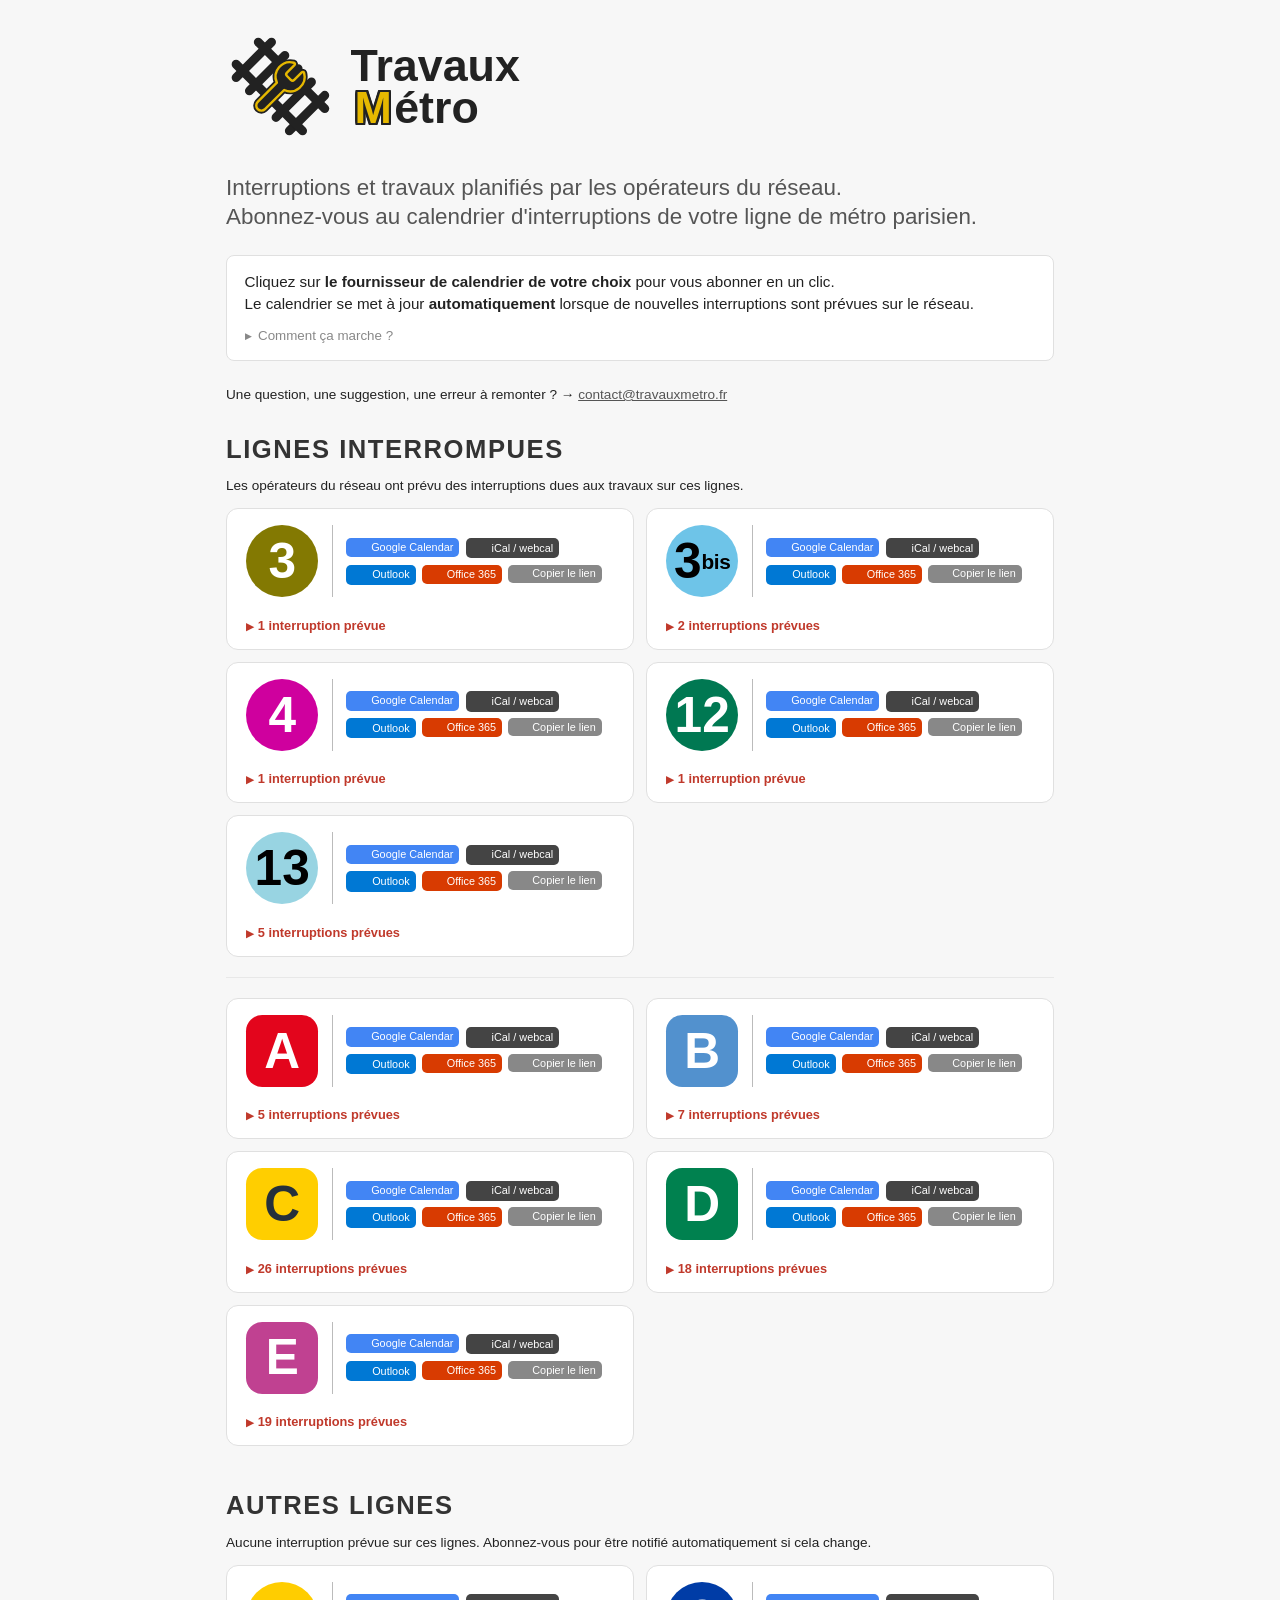
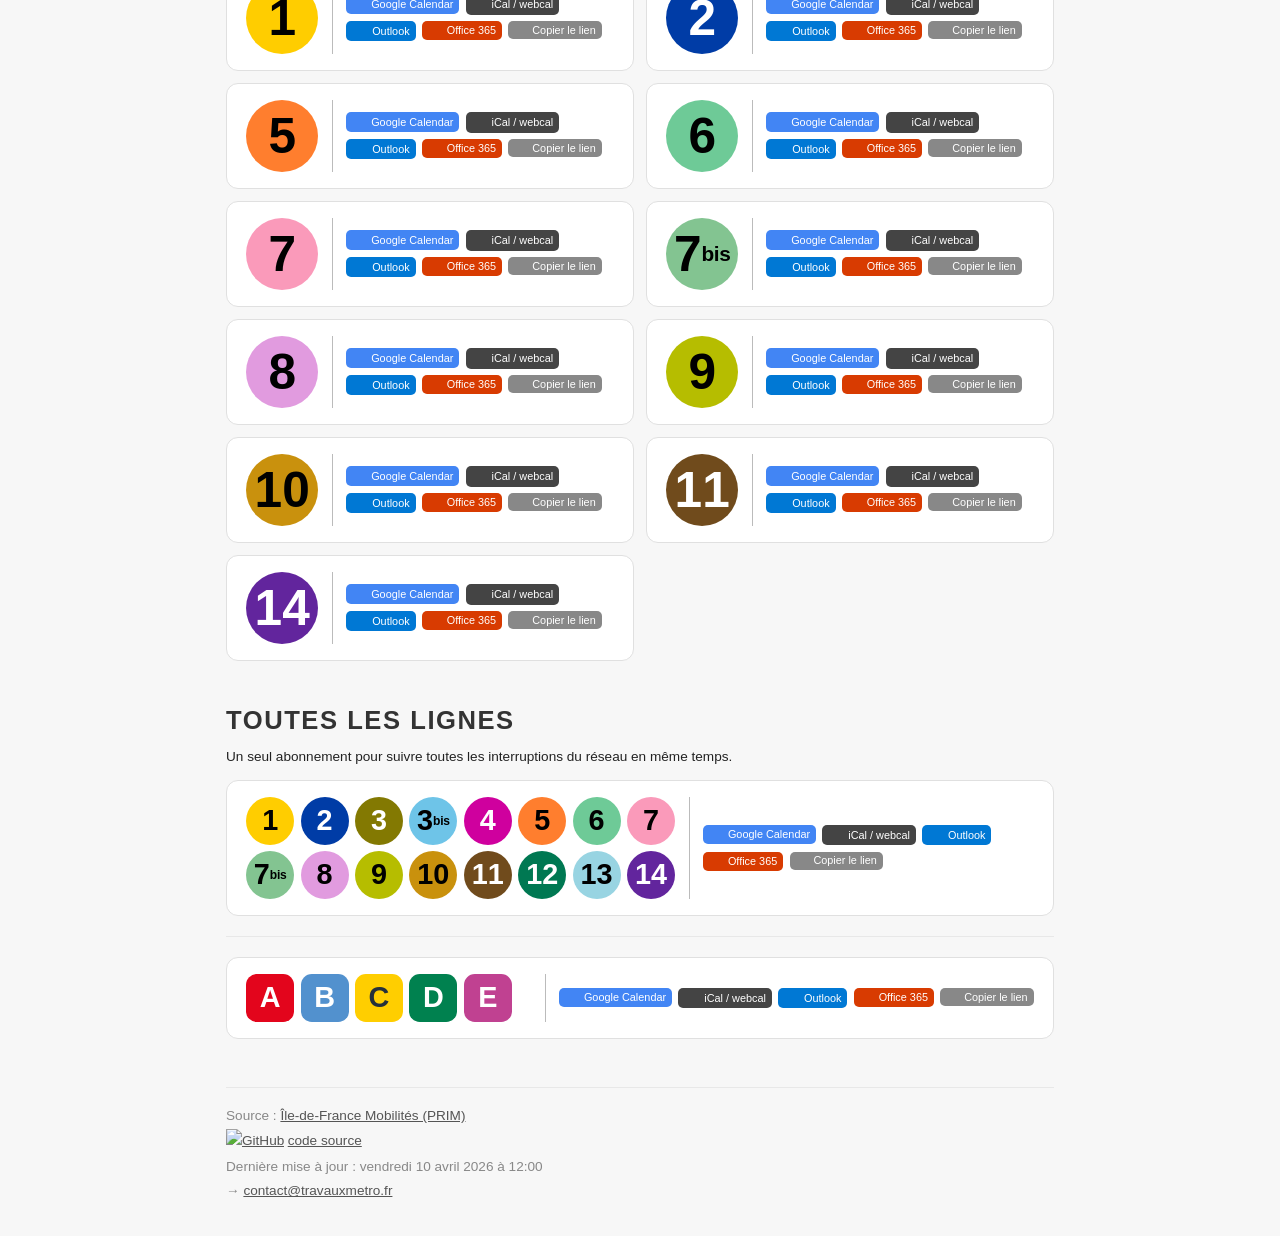
==== commit fd5141bf: "fix: wording, footer year, mobile h1 size, PR summary separator - Subtitle and section note: "planif" ====
--- a/tests/golden/public/index.html
+++ b/tests/golden/public/index.html
@@ -41,6 +41,7 @@
     *, *::before, *::after { box-sizing: border-box; }
     body { font-family: -apple-system, BlinkMacSystemFont, "Segoe UI", sans-serif; max-width: 860px; margin: 2rem auto; padding: 0 1rem; color: #222; line-height: 1.5; background: #f7f7f7; }
     h1 { margin-bottom: .25rem; font-size: 2.8rem; }
+    @media (max-width: 600px) { h1 { font-size: 1.9rem; } }
     .subtitle { color: #555; margin-top: 0; margin-bottom: 1.5rem; font-size: 1.40rem; line-height: 1.3; }
     .meta { color: #888; font-size: .85em; }
     .intro { background: #fff; border: 1px solid #e0e0e0; border-radius: 8px; padding: .9rem 1.1rem; margin-bottom: 1.5rem; font-size: .95em; }
@@ -108,7 +109,7 @@
 </head>
 <body>
   <h1 style="display:flex;align-items:center;gap:.35em;line-height:.95"><svg xmlns="http://www.w3.org/2000/svg" width="2.43em" height="2.43em" viewBox="-1.5 -1.5 27 27" fill="none" stroke="currentColor" stroke-width="2" stroke-linecap="round" stroke-linejoin="round" aria-hidden="true" style="flex-shrink:0"><g transform="rotate(90 12 12) translate(12 12) scale(1.1) translate(-12 -12)"><path d="M2 17 17 2"/><path d="m2 14 8 8"/><path d="m5 11 8 8"/><path d="m8 8 8 8"/><path d="m11 5 8 8"/><path d="m14 2 8 8"/><path d="M7 22 22 7"/></g><g transform="translate(12 12) scale(.6) translate(-12 -12)"><path stroke="#222" stroke-width="2.5" stroke-opacity="1" d="M14.7 6.3a1 1 0 0 0 0 1.4l1.6 1.6a1 1 0 0 0 1.4 0l3.106-3.105c.32-.322.863-.22.983.218a6 6 0 0 1-8.259 7.057l-7.91 7.91a1 1 0 0 1-2.999-3l7.91-7.91a6 6 0 0 1 7.057-8.259c.438.12.54.662.219.984z"/><path stroke="#E6B800" stroke-width="1" fill="#222" d="M14.7 6.3a1 1 0 0 0 0 1.4l1.6 1.6a1 1 0 0 0 1.4 0l3.106-3.105c.32-.322.863-.22.983.218a6 6 0 0 1-8.259 7.057l-7.91 7.91a1 1 0 0 1-2.999-3l7.91-7.91a6 6 0 0 1 7.057-8.259c.438.12.54.662.219.984z"/></g></svg><span>Travaux<br><span style="display:block;padding-left:.09em"><span style="color:#E6B800;text-shadow:-2px -2px 0 #222,2px -2px 0 #222,-2px 2px 0 #222,2px 2px 0 #222,0 -2px 0 #222,0 2px 0 #222,-2px 0 0 #222,2px 0 0 #222,-1px -2px 0 #222,1px -2px 0 #222,-2px -1px 0 #222,2px -1px 0 #222,-2px 1px 0 #222,2px 1px 0 #222,-1px 2px 0 #222,1px 2px 0 black;letter-spacing:+.05em">M</span>étro</span></span></h1>
-  <p class="subtitle" style="margin-top:2rem">Interruptions et travaux planifiés par Île-de-France Mobilités.</br>Abonnez-vous au calendrier d'interruptions de votre ligne de métro parisien.</p>
+  <p class="subtitle" style="margin-top:2rem">Interruptions et travaux planifiés par les opérateurs du réseau.</br>Abonnez-vous au calendrier d'interruptions de votre ligne de métro parisien.</p>
 
   <div class="intro">
     Cliquez sur <strong>le fournisseur de calendrier de votre choix</strong> pour vous abonner en un clic.</br>
@@ -128,7 +129,7 @@
   
   <section>
     <h2 class="section-title">Lignes interrompues</h2>
-    <p class="section-note">Île-de-France Mobilités a prévu des interruptions dues aux travaux sur ces lignes.</p>
+    <p class="section-note">Les opérateurs du réseau ont prévu des interruptions dues aux travaux sur ces lignes.</p>
     <div class="lines-grid">
     <div class="line-row" data-line="3">
       <div class="line-header">
@@ -742,7 +743,7 @@
   <footer>
     <div>Source : <a href="https://prim.iledefrance-mobilites.fr">Île-de-France Mobilités (PRIM)</a></div>
     <div><a href="https://github.com/ggrelet/travauxmetro.fr"><img src="/icons/github.svg" width="14" height="14" alt="GitHub" style="vertical-align:middle;margin-right:.25em;margin-bottom:2px">code source</a></div>
-    <div>Dernière mise à jour : <span style="white-space:nowrap">vendredi 10 avril à 12:00</span></div>
+    <div>Dernière mise à jour : <span style="white-space:nowrap">vendredi 10 avril 2026 à 12:00</span></div>
     <div>→ <a href="mailto:contact@travauxmetro.fr">contact@travauxmetro.fr</a></div>
   </footer>
   <script>
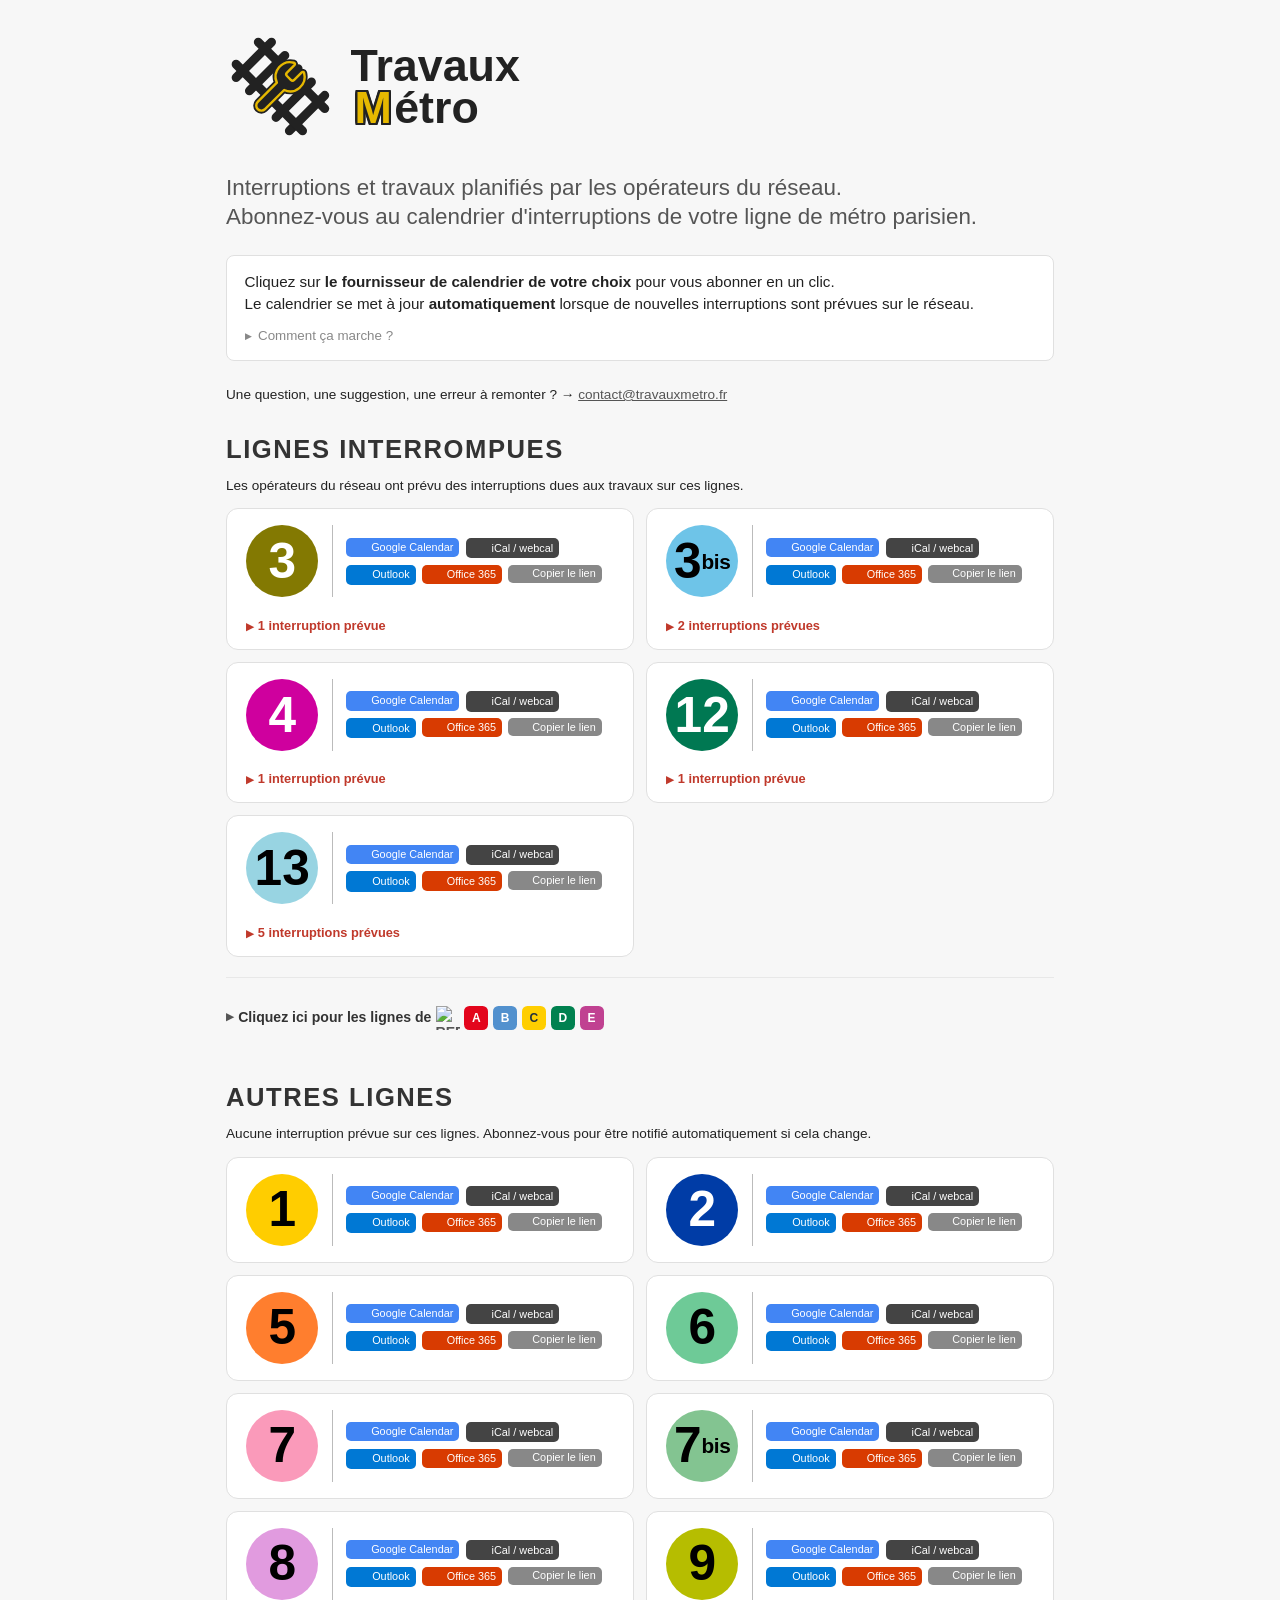
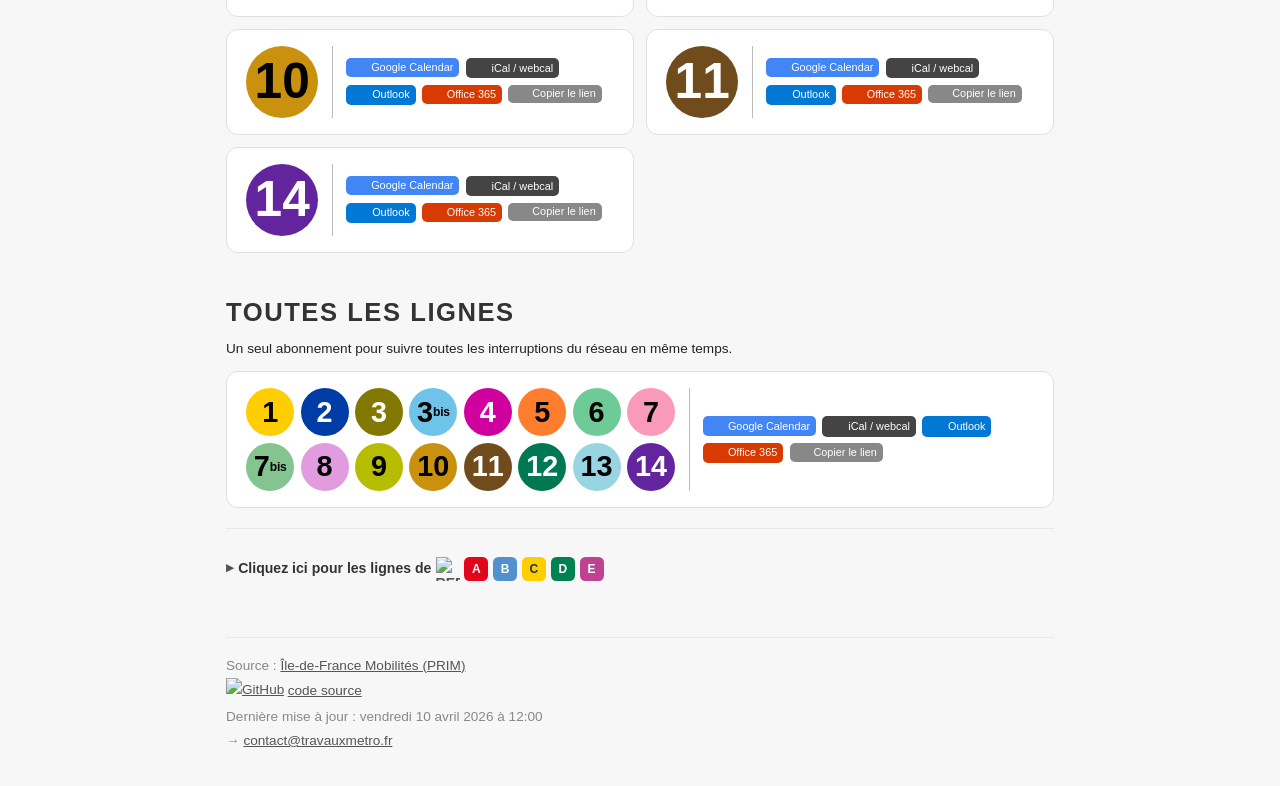
==== commit b79f2b71: "RER lines under expand" ====
--- a/tests/golden/public/index.html
+++ b/tests/golden/public/index.html
@@ -103,6 +103,21 @@
     @media (max-width: 600px) { .all-badges { grid-template-columns: repeat(4, auto); gap: .3rem; } .all-badges .badge { width: 2.4rem; height: 2.4rem; font-size: 1.3rem; } }
     section { margin-bottom: 2.5rem; }
     .network-sep { border: none; border-top: 1px solid #e8e8e8; margin: 1.25rem 0; }
+    .rer-expand { margin-top: 0; }
+    .rer-expand > summary { flex-wrap: wrap; gap: .26rem; padding: .5rem 0; }
+    .rer-summary-text { color: #333; }
+    .rer-text-short { display: none; }
+    @media (max-width: 600px) { .rer-text-long { display: none; } .rer-text-short { display: inline; } }
+    .rer-inline-icon { vertical-align: middle; display: inline-block; }
+    @media (max-width: 600px) {
+      .rer-inline-icon { width: 1.05rem; height: 1.05rem; }
+      .rer-expand > summary { gap: .4rem; }
+      .rer-summary-badges .badge-sm { width: 1.05rem; height: 1.05rem; font-size: .55rem; }
+      .rer-summary-badges { gap: .3rem; }
+    }
+    .rer-summary-badges { display: inline-flex; gap: .3rem; flex-wrap: wrap; align-items: center; }
+    .rer-summary-badges .badge-sm { width: 1.5rem; height: 1.5rem; font-size: .75rem; font-weight: 700; border-radius: 22.5%; }
+    .rer-note { font-size: .85em; color: #666; font-style: italic; margin: .6rem 0 1rem; }
     @keyframes fadein { from { opacity: 0; transform: translateY(-8px); } to { opacity: 1; transform: translateY(0); } }
     .dis-dialog .cards, .dis-dialog .note { animation: fadein .2s ease; }
   </style>
@@ -252,7 +267,10 @@
     </dialog>
     </div></div>
     <hr class="network-sep">
-    <div class="lines-grid">
+    <details class="rer-expand">
+  <summary><span class="rer-summary-text"><span class="rer-text-long">Cliquez ici pour les</span><span class="rer-text-short">Voir</span> lignes de</span><span class="rer-summary-badges"><img src="/icons/rer.svg" class="rer-inline-icon" alt="RER" width="24" height="24"><span class="badge badge-rer badge-sm" style="background:#E3051C;color:#FFFFFF">A</span><span class="badge badge-rer badge-sm" style="background:#5291CE;color:#FFFFFF">B</span><span class="badge badge-rer badge-sm" style="background:#FFCE00;color:#25303B">C</span><span class="badge badge-rer badge-sm" style="background:#00814F;color:#FFFFFF">D</span><span class="badge badge-rer badge-sm" style="background:#C04191;color:#FFFFFF">E</span></span></summary>
+  <p class="rer-note">Les lignes de RER sont énormément impactées par les travaux du réseau. Abonnez-vous aux calendriers si l'information vous intéresse tout de même.</p>
+  <div class="lines-grid">
     <div class="line-row" data-line="A">
       <div class="line-header">
         <span class="badge badge-rer" style="background:#E3051C;color:#FFFFFF">A</span>
@@ -633,6 +651,7 @@
           </div></div></div>
     </dialog>
     </div></div>
+</details>
   </section>
   
   <section>
@@ -731,6 +750,10 @@
       </div>
     </div>
     <hr class="network-sep">
+    <details class="rer-expand">
+  <summary><span class="rer-summary-text"><span class="rer-text-long">Cliquez ici pour les</span><span class="rer-text-short">Voir</span> lignes de</span><span class="rer-summary-badges"><img src="/icons/rer.svg" class="rer-inline-icon" alt="RER" width="24" height="24"><span class="badge badge-rer badge-sm" style="background:#E3051C;color:#FFFFFF">A</span><span class="badge badge-rer badge-sm" style="background:#5291CE;color:#FFFFFF">B</span><span class="badge badge-rer badge-sm" style="background:#FFCE00;color:#25303B">C</span><span class="badge badge-rer badge-sm" style="background:#00814F;color:#FFFFFF">D</span><span class="badge badge-rer badge-sm" style="background:#C04191;color:#FFFFFF">E</span></span></summary>
+  <p class="rer-note">Les lignes de RER sont énormément impactées par les travaux du réseau. Abonnez-vous aux calendriers si l'information vous intéresse tout de même.</p>
+  
     <div class="line-row">
       <div class="line-header">
         <div class="all-badges"><span class="badge badge-rer" style="background:#E3051C;color:#FFFFFF">A</span> <span class="badge badge-rer" style="background:#5291CE;color:#FFFFFF">B</span> <span class="badge badge-rer" style="background:#FFCE00;color:#25303B">C</span> <span class="badge badge-rer" style="background:#00814F;color:#FFFFFF">D</span> <span class="badge badge-rer" style="background:#C04191;color:#FFFFFF">E</span></div>
@@ -738,6 +761,8 @@
         <div class="line-actions"><a class="sub-btn google" href="https://calendar.google.com/calendar/render?cid=webcal%3A%2F%2Ftravauxmetro.fr%2Ftousrer.ics" target="_blank" rel="noopener" data-umami-event="subscribe-google" data-umami-event-line="all-rer"><img src="/icons/googlecalendar.svg" width="15" height="15" alt="" style="margin-right:.35em;flex-shrink:0">Google Calendar</a><a class="sub-btn webcal" href="webcal://travauxmetro.fr/tousrer.ics" data-umami-event="subscribe-webcal" data-umami-event-line="all-rer"><img src="/icons/apple.svg" width="16" height="16" alt="" style="margin-right:.35em;flex-shrink:0">iCal / webcal</a><a class="sub-btn outlook" href="https://outlook.live.com/calendar/0/addfromweb?url=https%3A%2F%2Ftravauxmetro.fr%2Ftousrer.ics" target="_blank" rel="noopener" data-umami-event="subscribe-outlook" data-umami-event-line="all-rer"><img src="/icons/outlook.svg" width="16" height="16" alt="" style="margin-right:.35em;flex-shrink:0">Outlook</a><a class="sub-btn o365" href="https://outlook.office.com/calendar/addfromweb?url=https%3A%2F%2Ftravauxmetro.fr%2Ftousrer.ics" target="_blank" rel="noopener" data-umami-event="subscribe-o365" data-umami-event-line="all-rer"><img src="/icons/office365.svg" width="15" height="15" alt="" style="margin-right:.35em;flex-shrink:0">Office 365</a><button class="sub-btn copy" onclick="copyUrl('https://travauxmetro.fr/tousrer.ics',this)" data-umami-event="copy-url" data-umami-event-line="all-rer"><img src="/icons/copy.svg" width="14" height="14" alt="" style="margin-right:.35em;flex-shrink:0">Copier le lien</button></div>
       </div>
     </div>
+    
+</details>
   </section>
 
   <footer>
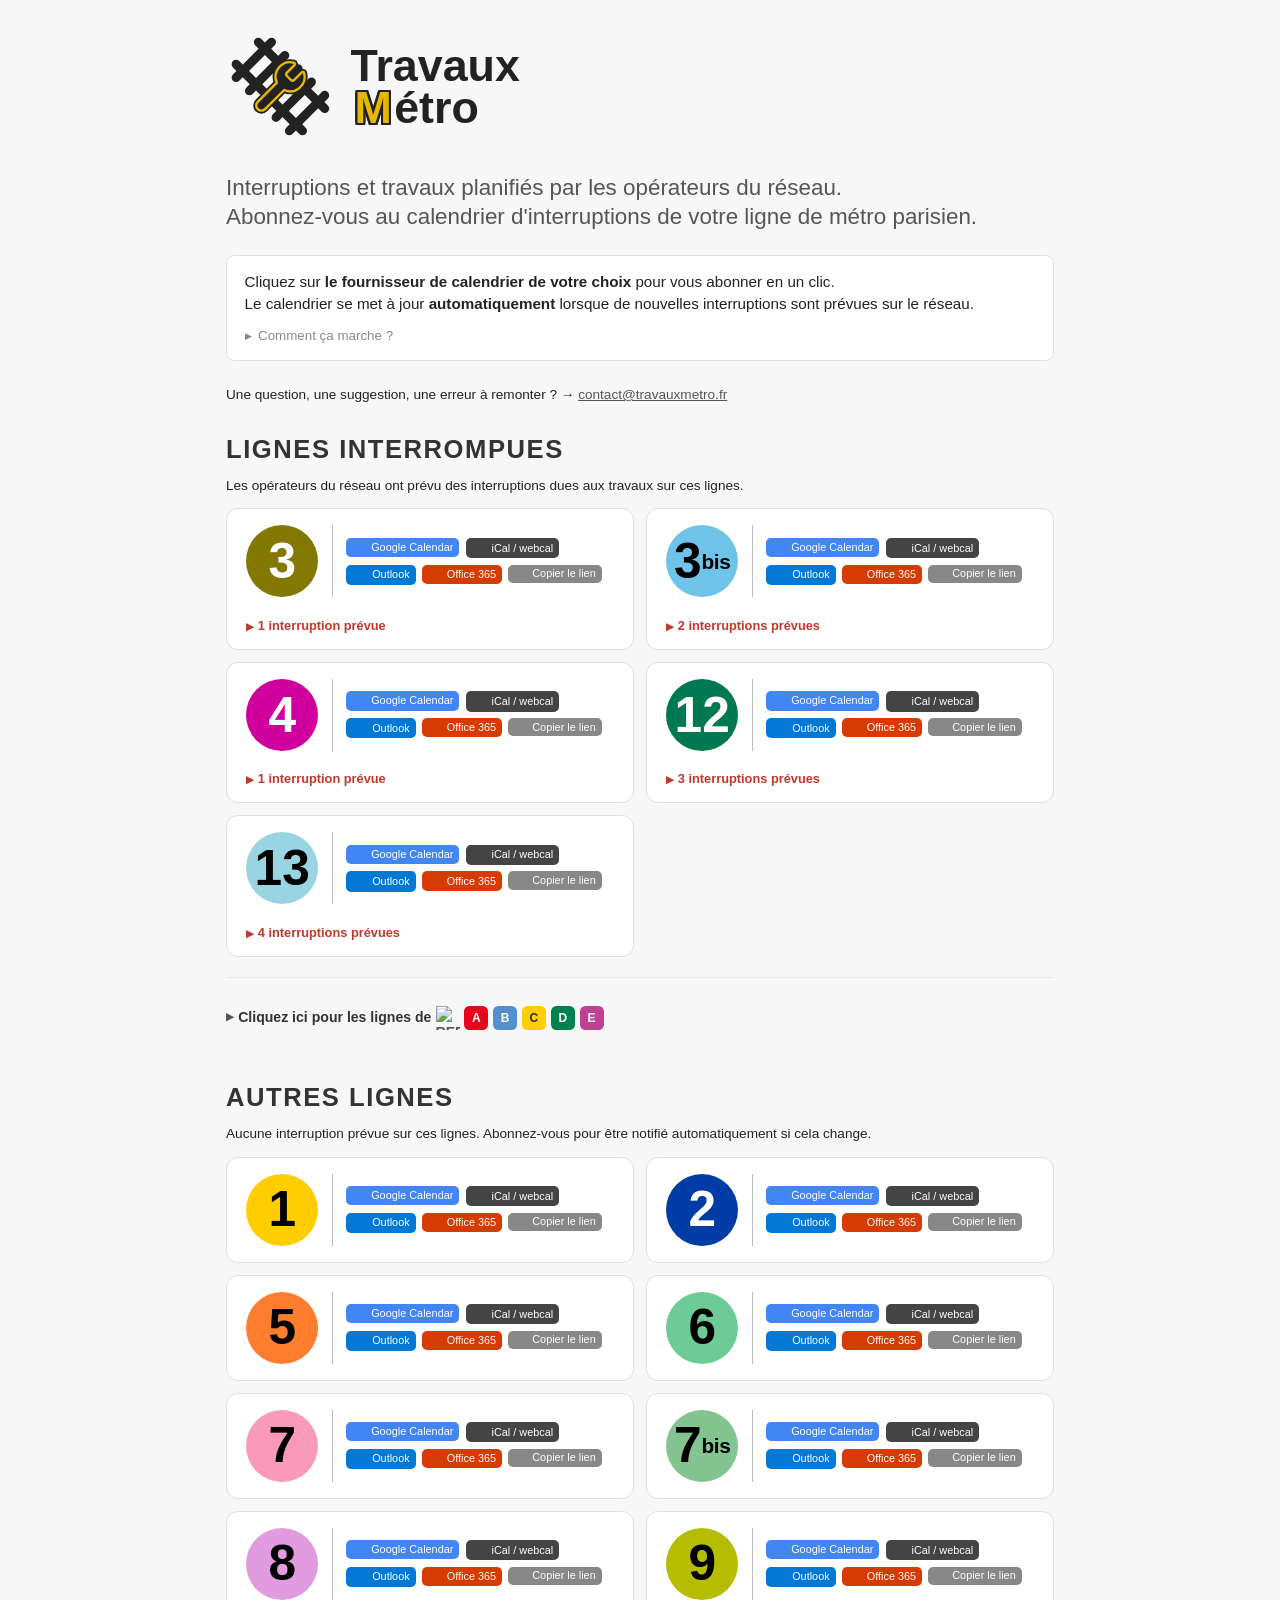
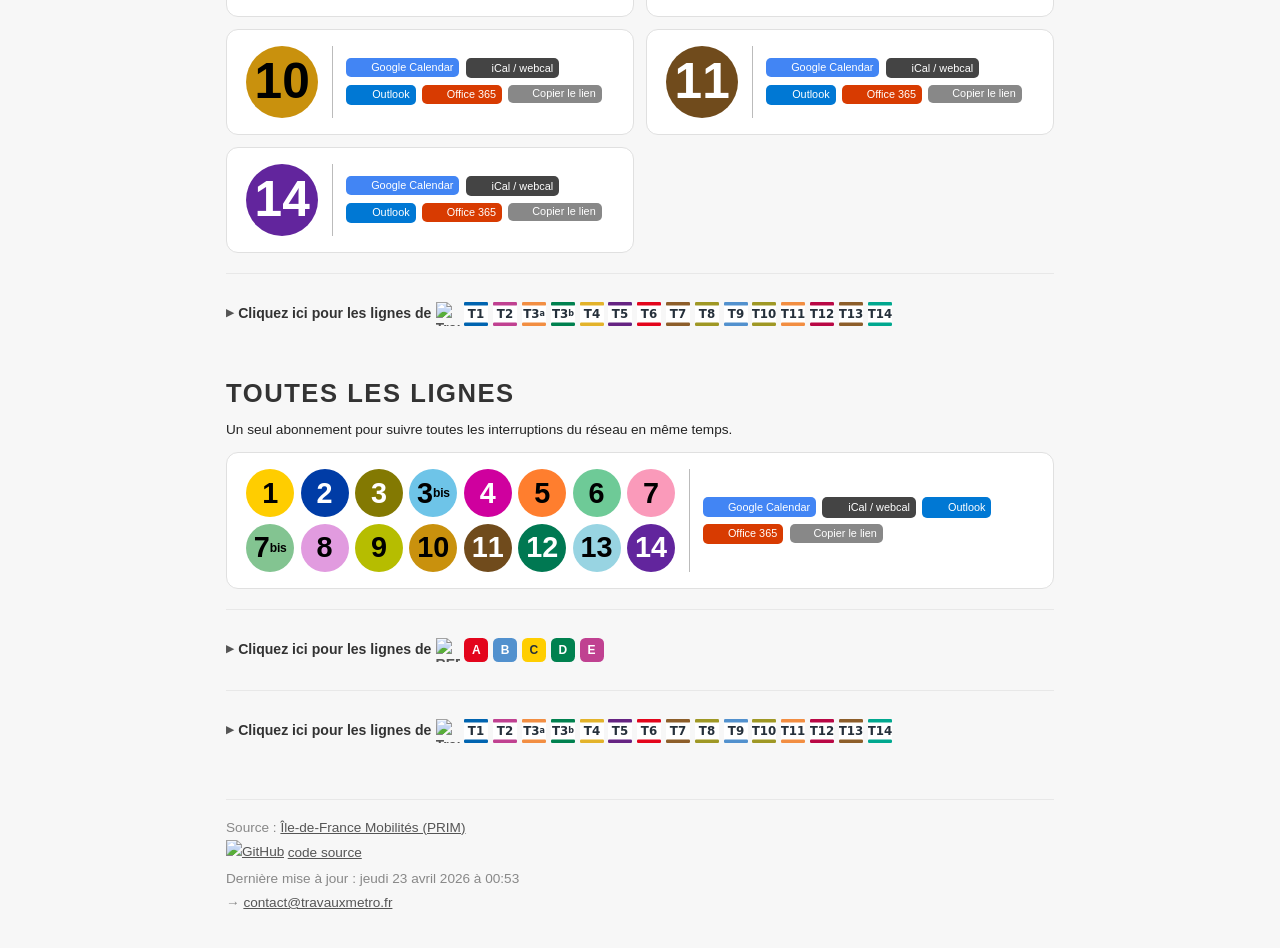
==== commit fd917159: "feat: add Tramway network support Adds all 15 IDFM tram lines (T1–T14) with authoritative colors, in" ====
--- a/tests/golden/public/index.html
+++ b/tests/golden/public/index.html
@@ -32,7 +32,7 @@
     "operatingSystem": "All",
     "offers": { "@type": "Offer", "price": "0", "priceCurrency": "EUR" },
     "inLanguage": "fr",
-    "dateModified": "2026-04-10"
+    "dateModified": "2026-04-22"
   }
   </script>
   <link rel="icon" type="image/svg+xml" href="/favicon/favicon.svg"><link rel="icon" type="image/png" sizes="96x96" href="/favicon/favicon-96x96.png"><link rel="icon" type="image/x-icon" href="/favicon/favicon.ico"><link rel="apple-touch-icon" sizes="180x180" href="/favicon/apple-touch-icon.png"><link rel="manifest" href="/favicon/site.webmanifest">
@@ -50,6 +50,10 @@
     .badge { display: inline-flex; align-items: center; justify-content: center; border-radius: 50%; font-weight: 700; font-size: 3.1rem; width: 4.5rem; height: 4.5rem; flex-shrink: 0; }
     /* RER badges are squircles, matching the official IDFM icon (rx=63.78 on a 283.46 box ≈ 22.5%). */
     .badge.badge-rer { border-radius: 22.5%; }
+    /* Tramway badges are inline <svg> (two colored pill-bars + white center, IDFM style).
+       !important is needed because `.rer-summary-badges .badge-sm` sets border-radius: 22.5%
+       on any badge-sm inside the expand summary, which would clip the square tram SVG. */
+    .badge.badge-tram { border-radius: 0 !important; background: transparent; }
     .line-header { display: flex; align-items: center; gap: .85rem; }
     .line-vsep { width: 1px; background: #bbb; align-self: stretch; flex-shrink: 0; min-height: 2rem; }
     .line-actions { display: flex; align-items: flex-start; align-content: flex-start; gap: .4rem; flex-wrap: wrap; flex: 1; }
@@ -105,12 +109,13 @@
     .network-sep { border: none; border-top: 1px solid #e8e8e8; margin: 1.25rem 0; }
     .rer-expand { margin-top: 0; }
     .rer-expand > summary { flex-wrap: wrap; gap: .26rem; padding: .5rem 0; }
+    .rer-expand[open] > summary { margin-bottom: .75rem; }
     .rer-summary-text { color: #333; }
     .rer-text-short { display: none; }
     @media (max-width: 600px) { .rer-text-long { display: none; } .rer-text-short { display: inline; } }
     .rer-inline-icon { vertical-align: middle; display: inline-block; }
     @media (max-width: 600px) {
-      .rer-inline-icon { width: 1.05rem; height: 1.05rem; }
+      .rer-inline-icon { width: 1.5rem; height: 1.5rem; }
       .rer-expand > summary { gap: .4rem; }
       .rer-summary-badges .badge-sm { width: 1.05rem; height: 1.05rem; font-size: .55rem; }
       .rer-summary-badges { gap: .3rem; }
@@ -162,7 +167,7 @@
       <div class="dis-dialog-body"><div class="cards">
           <div class="dis-card">
             <div class="card-title">Métro 3 : Travaux - Trafic interrompu</div>
-            <div class="period"><span class="row-icon">📅</span>mer. 8 avril → mar. 12 mai</div><div class="stops"><span class="row-icon"><img src="/favicon/favicon.svg" width="16" height="16" alt=""></span>Gambetta, Porte de Bagnolet, Gallieni</div><div class="message">Jusqu'au 12 mai inclus, le trafic est interrompu entre Gallieni et Gambetta en raison de travaux. Bus de remplacement.</div>
+            <div class="period"><span class="row-icon">📅</span>mer. 8 avril → mar. 12 mai</div><div class="message">Jusqu'au 12 mai inclus, le trafic est interrompu entre Gallieni et Gambetta en raison de travaux. Bus de remplacement.</div>
           </div></div></div>
     </dialog>
     </div>
@@ -182,7 +187,7 @@
       <div class="dis-dialog-body"><div class="cards">
           <div class="dis-card">
             <div class="card-title">Métro 3B : Travaux - Trafic interrompu</div>
-            <div class="period"><span class="row-icon">📅</span>dim. 12 avril 22:15 → lun. 13 avril 02:00</div><div class="period"><span class="row-icon">📅</span>dim. 19 avril 22:15 → lun. 20 avril 02:00</div><div class="period"><span class="row-icon">📅</span>dim. 26 avril 22:15 → lun. 27 avril 02:00</div><div class="period"><span class="row-icon">📅</span>dim. 3 mai 22:15 → lun. 4 mai 02:00</div><div class="period"><span class="row-icon">📅</span>dim. 10 mai 22:15 → lun. 11 mai 02:00</div><div class="message">Du 12 avril au 10 mai inclus, le dimanche dès 22:15, le trafic sera interrompu sur toute la ligne en raison de travaux.</div>
+            <div class="period"><span class="row-icon">📅</span>dim. 19 avril 22:15 → lun. 20 avril 02:00</div><div class="period"><span class="row-icon">📅</span>dim. 26 avril 22:15 → lun. 27 avril 02:00</div><div class="period"><span class="row-icon">📅</span>dim. 3 mai 22:15 → lun. 4 mai 02:00</div><div class="period"><span class="row-icon">📅</span>dim. 10 mai 22:15 → lun. 11 mai 02:00</div><div class="message">Jusqu'au 10 mai inclus, le dimanche dès 22:15, le trafic est interrompu sur toute la ligne en raison de travaux.</div>
           </div>
           <div class="dis-card">
             <div class="card-title">Métro 3B : Travaux - Trafic interrompu</div>
@@ -206,7 +211,7 @@
       <div class="dis-dialog-body"><div class="cards">
           <div class="dis-card">
             <div class="card-title">Métro 4 : Travaux d'entretien - Trafic interrompu</div>
-            <div class="period"><span class="row-icon">📅</span>lun. 20 avril → ven. 1 mai</div><div class="message">Du 20 avril au 1er mai inclus, le trafic sera interrompu entre Châtelet et Barbès - Rochechouart en raison de travaux d'entretien.</div>
+            <div class="period"><span class="row-icon">📅</span>lun. 20 avril → ven. 1 mai</div><div class="message">Jusqu'au 1er mai inclus, le trafic est interrompu entre Châtelet et Barbès - Rochechouart en raison de travaux d'entretien.</div>
           </div></div></div>
     </dialog>
     </div>
@@ -216,17 +221,25 @@
         <div class="line-vsep"></div>
         <div class="line-actions"><a class="sub-btn google" href="https://calendar.google.com/calendar/render?cid=webcal%3A%2F%2Ftravauxmetro.fr%2Fligne-12.ics" target="_blank" rel="noopener" data-umami-event="subscribe-google" data-umami-event-line="12"><img src="/icons/googlecalendar.svg" width="15" height="15" alt="" style="margin-right:.35em;flex-shrink:0">Google Calendar</a><a class="sub-btn webcal" href="webcal://travauxmetro.fr/ligne-12.ics" data-umami-event="subscribe-webcal" data-umami-event-line="12"><img src="/icons/apple.svg" width="16" height="16" alt="" style="margin-right:.35em;flex-shrink:0">iCal / webcal</a><a class="sub-btn outlook" href="https://outlook.live.com/calendar/0/addfromweb?url=https%3A%2F%2Ftravauxmetro.fr%2Fligne-12.ics" target="_blank" rel="noopener" data-umami-event="subscribe-outlook" data-umami-event-line="12"><img src="/icons/outlook.svg" width="16" height="16" alt="" style="margin-right:.35em;flex-shrink:0">Outlook</a><a class="sub-btn o365" href="https://outlook.office.com/calendar/addfromweb?url=https%3A%2F%2Ftravauxmetro.fr%2Fligne-12.ics" target="_blank" rel="noopener" data-umami-event="subscribe-o365" data-umami-event-line="12"><img src="/icons/office365.svg" width="15" height="15" alt="" style="margin-right:.35em;flex-shrink:0">Office 365</a><button class="sub-btn copy" onclick="copyUrl('https://travauxmetro.fr/ligne-12.ics',this)" data-umami-event="copy-url" data-umami-event-line="12"><img src="/icons/copy.svg" width="14" height="14" alt="" style="margin-right:.35em;flex-shrink:0">Copier le lien</button></div>
       </div>
-      <button class="dis-btn" data-dialog="dis-12" data-umami-event="accordion-open" data-umami-event-line="12"><span style="font-size:.8em">▶</span> 1 interruption prévue</button>
+      <button class="dis-btn" data-dialog="dis-12" data-umami-event="accordion-open" data-umami-event-line="12"><span style="font-size:.8em">▶</span> 3 interruptions prévues</button>
     <dialog id="dis-12" class="dis-dialog">
       <div class="dis-dialog-header">
         <span class="badge" style="background:#007852;color:#FFFFFF;width:2rem;height:2rem;font-size:1.2rem;flex-shrink:0">12</span>
-        <span class="dis-dialog-subtitle" style="margin:0;flex:1">1 interruption prévue</span>
+        <span class="dis-dialog-subtitle" style="margin:0;flex:1">3 interruptions prévues</span>
         <button class="dis-close" autofocus onclick="this.closest('dialog').close()">✕</button>
       </div>
       <div class="dis-dialog-body"><div class="cards">
           <div class="dis-card">
             <div class="card-title">Métro 12 : Travaux de modernisation - Trafic interrompu</div>
-            <div class="period"><span class="row-icon">📅</span>dim. 5 avril 22:00 → lun. 6 avril 02:00</div><div class="period"><span class="row-icon">📅</span>dim. 12 avril 22:00 → lun. 13 avril 02:00</div><div class="message">Jusqu'au 12 avril inclus, le dimanche dès 22:00, le trafic est interrompu sur toute la ligne en raison de travaux de modernisation.</div>
+            <div class="period"><span class="row-icon">📅</span>dim. 31 mai</div><div class="message">Le 31 mai, le trafic sera interrompu entre Porte de Versailles et Mairie d'Issy en raison de travaux de modernisation. Bus de remplacement.</div>
+          </div>
+          <div class="dis-card">
+            <div class="card-title">Métro 12 : Travaux de modernisation - Trafic interrompu</div>
+            <div class="period"><span class="row-icon">📅</span>mer. 3 juin 22:00 → jeu. 4 juin 02:00</div><div class="period"><span class="row-icon">📅</span>dim. 7 juin 22:00 → lun. 8 juin 02:00</div><div class="period"><span class="row-icon">📅</span>mer. 10 juin 22:00 → jeu. 11 juin 02:00</div><div class="period"><span class="row-icon">📅</span>dim. 14 juin 22:00 → lun. 15 juin 02:00</div><div class="period"><span class="row-icon">📅</span>mer. 17 juin 22:00 → jeu. 18 juin 02:00</div><div class="period"><span class="row-icon">📅</span>dim. 21 juin 22:00 → lun. 22 juin 02:00</div><div class="period"><span class="row-icon">📅</span>mer. 24 juin 22:00 → jeu. 25 juin 02:00</div><div class="period"><span class="row-icon">📅</span>dim. 28 juin 22:00 → lun. 29 juin 02:00</div><div class="message">Du 3 juin au 28 juin inclus, les mercredi et dimanche dès 22:00, le trafic sera interrompu sur toute la ligne en raison de travaux de modernisation.</div>
+          </div>
+          <div class="dis-card">
+            <div class="card-title">Métro 12 : Travaux de modernisation - Trafic interrompu</div>
+            <div class="period"><span class="row-icon">📅</span>dim. 10 mai 22:00 → lun. 11 mai 02:00</div><div class="period"><span class="row-icon">📅</span>dim. 17 mai 22:00 → lun. 18 mai 02:00</div><div class="message">Du 10 mai au 17 mai inclus, le dimanche dès 22:00, le trafic sera interrompu sur toute la ligne en raison de travaux de modernisation.</div>
           </div></div></div>
     </dialog>
     </div>
@@ -236,11 +249,11 @@
         <div class="line-vsep"></div>
         <div class="line-actions"><a class="sub-btn google" href="https://calendar.google.com/calendar/render?cid=webcal%3A%2F%2Ftravauxmetro.fr%2Fligne-13.ics" target="_blank" rel="noopener" data-umami-event="subscribe-google" data-umami-event-line="13"><img src="/icons/googlecalendar.svg" width="15" height="15" alt="" style="margin-right:.35em;flex-shrink:0">Google Calendar</a><a class="sub-btn webcal" href="webcal://travauxmetro.fr/ligne-13.ics" data-umami-event="subscribe-webcal" data-umami-event-line="13"><img src="/icons/apple.svg" width="16" height="16" alt="" style="margin-right:.35em;flex-shrink:0">iCal / webcal</a><a class="sub-btn outlook" href="https://outlook.live.com/calendar/0/addfromweb?url=https%3A%2F%2Ftravauxmetro.fr%2Fligne-13.ics" target="_blank" rel="noopener" data-umami-event="subscribe-outlook" data-umami-event-line="13"><img src="/icons/outlook.svg" width="16" height="16" alt="" style="margin-right:.35em;flex-shrink:0">Outlook</a><a class="sub-btn o365" href="https://outlook.office.com/calendar/addfromweb?url=https%3A%2F%2Ftravauxmetro.fr%2Fligne-13.ics" target="_blank" rel="noopener" data-umami-event="subscribe-o365" data-umami-event-line="13"><img src="/icons/office365.svg" width="15" height="15" alt="" style="margin-right:.35em;flex-shrink:0">Office 365</a><button class="sub-btn copy" onclick="copyUrl('https://travauxmetro.fr/ligne-13.ics',this)" data-umami-event="copy-url" data-umami-event-line="13"><img src="/icons/copy.svg" width="14" height="14" alt="" style="margin-right:.35em;flex-shrink:0">Copier le lien</button></div>
       </div>
-      <button class="dis-btn" data-dialog="dis-13" data-umami-event="accordion-open" data-umami-event-line="13"><span style="font-size:.8em">▶</span> 5 interruptions prévues</button>
+      <button class="dis-btn" data-dialog="dis-13" data-umami-event="accordion-open" data-umami-event-line="13"><span style="font-size:.8em">▶</span> 4 interruptions prévues</button>
     <dialog id="dis-13" class="dis-dialog">
       <div class="dis-dialog-header">
         <span class="badge" style="background:#98D4E2;color:#000000;width:2rem;height:2rem;font-size:1.2rem;flex-shrink:0">13</span>
-        <span class="dis-dialog-subtitle" style="margin:0;flex:1">5 interruptions prévues</span>
+        <span class="dis-dialog-subtitle" style="margin:0;flex:1">4 interruptions prévues</span>
         <button class="dis-close" autofocus onclick="this.closest('dialog').close()">✕</button>
       </div>
       <div class="dis-dialog-body"><div class="cards">
@@ -255,10 +268,6 @@
           <div class="dis-card">
             <div class="card-title">Métro 13 : Travaux - Trafic interrompu</div>
             <div class="period"><span class="row-icon">📅</span>dim. 17 mai 04:45 → dim. 17 mai 12:00</div><div class="message">Le dimanche 17 mai ainsi que les 7 et 28 juin, jusqu'à 12 heures, le trafic est interrompu sur l'ensemble de la ligne en raison de travaux de modernisation.</div>
-          </div>
-          <div class="dis-card">
-            <div class="card-title">Métro 13 : Travaux de modernisation - Arrêt non desservi</div>
-            <div class="period"><span class="row-icon">📅</span>jeu. 9 avril → dim. 12 avril</div><div class="stops"><span class="row-icon"><img src="/favicon/favicon.svg" width="16" height="16" alt=""></span>Plaisance</div><div class="message">Jusqu'au 12 avril inclus, l'arrêt n'est pas desservi à Plaisance en raison de travaux de modernisation</div>
           </div>
           <div class="dis-card">
             <div class="card-title">Métro 13 : Travaux - Trafic interrompu</div>
@@ -286,24 +295,24 @@
       </div>
       <div class="dis-dialog-body"><div class="cards">
           <div class="dis-card">
-            <div class="card-title">RER A:Nanterre-P <->Achères-Ville et Nanterre-P<->Poissy 04-06/05</div>
-            <div class="period"><span class="row-icon">📅</span>lun. 4 mai 22:15 → mar. 5 mai 02:00</div><div class="period"><span class="row-icon">📅</span>mar. 5 mai 22:15 → mer. 6 mai 02:00</div><div class="period"><span class="row-icon">📅</span>mer. 6 mai 22:15 → jeu. 7 mai 02:00</div><div class="stops"><span class="row-icon"><img src="/favicon/favicon.svg" width="16" height="16" alt=""></span>Achères Grand Cormier, Maisons-Laffitte, Poissy, Houilles - Carrières-sur-Seine, Achères Ville, Sartrouville, Nanterre Préfecture</div><div class="message">Période : à partir de 22h00. Dates : du lundi 04 au mercredi 06 mai. Le trafic est interrompu entre Nanterre Préfecture et Achères-Ville et entre Nanterre Préfecture et Poissy. Pour rejoindre Poissy, vous devrez emprunter la ligne L à Paris Saint-Lazare. La ligne L est exceptionnellement  prolongée entre Maisons-Laffitte et Poissy. Des trains navettes seront mis en place entre Poissy et Cergy–Le Haut. Les horaires du calculateur d'itinéraire tiennent compte des travaux. Motif : travaux.</div>
-          </div>
-          <div class="dis-card">
-            <div class="card-title">RER A : Maisons-Laffitte <-> Cergy le Haut 11-12 et 18-19/04</div>
-            <div class="period"><span class="row-icon">📅</span>sam. 11 avril</div><div class="period"><span class="row-icon">📅</span>dim. 12 avril</div><div class="period"><span class="row-icon">📅</span>sam. 18 avril</div><div class="period"><span class="row-icon">📅</span>dim. 19 avril</div><div class="message">Période : toute la journée Dates : les week-ends 11-12 et 18-19 avril Le trafic est interrompu entre Maisons-Laffitte et Cergy le Haut. Un service de bus de remplacement est mis en place à Sartrouville, avec desserte des gares intermédiaires. Les horaires du calculateur d'itinéraire tiennent compte des travaux. Motif : travaux.</div>
-          </div>
-          <div class="dis-card">
-            <div class="card-title">RER A : Maisons-Laffitte <-> Cergy le Haut 07-29/04</div>
-            <div class="period"><span class="row-icon">📅</span>mar. 7 avril 22:15 → mer. 8 avril 02:00</div><div class="period"><span class="row-icon">📅</span>mer. 8 avril 22:15 → jeu. 9 avril 02:00</div><div class="period"><span class="row-icon">📅</span>jeu. 9 avril 22:15 → ven. 10 avril 02:00</div><div class="period"><span class="row-icon">📅</span>ven. 10 avril 22:15 → sam. 11 avril 02:00</div><div class="period"><span class="row-icon">📅</span>lun. 13 avril 22:15 → mar. 14 avril 02:00</div><div class="period"><span class="row-icon">📅</span>mar. 14 avril 22:15 → mer. 15 avril 02:00</div><div class="period"><span class="row-icon">📅</span>mer. 15 avril 22:15 → jeu. 16 avril 02:00</div><div class="period"><span class="row-icon">📅</span>jeu. 16 avril 22:15 → ven. 17 avril 02:00</div><div class="period"><span class="row-icon">📅</span>ven. 17 avril 22:15 → sam. 18 avril 02:00</div><div class="period"><span class="row-icon">📅</span>lun. 20 avril 22:15 → mar. 21 avril 02:00</div><div class="period"><span class="row-icon">📅</span>mar. 21 avril 22:15 → mer. 22 avril 02:00</div><div class="period"><span class="row-icon">📅</span>mer. 22 avril 22:15 → jeu. 23 avril 02:00</div><div class="period"><span class="row-icon">📅</span>jeu. 23 avril 22:15 → ven. 24 avril 02:00</div><div class="period"><span class="row-icon">📅</span>ven. 24 avril 22:15 → sam. 25 avril 02:00</div><div class="period"><span class="row-icon">📅</span>lun. 27 avril 22:15 → mar. 28 avril 02:00</div><div class="period"><span class="row-icon">📅</span>mar. 28 avril 22:15 → mer. 29 avril 02:00</div><div class="period"><span class="row-icon">📅</span>mer. 29 avril 22:15 → jeu. 30 avril 02:00</div><div class="stops"><span class="row-icon"><img src="/favicon/favicon.svg" width="16" height="16" alt=""></span>Maisons-Laffitte, Cergy le Haut, Achères Ville, Cergy Préfecture, Conflans Fin d'Oise, Cergy Saint-Christophe, Neuville Université</div><div class="message">Période : en semaine à partir de 21h50 Dates : du mardi 07 au mercredi 29 avril Le trafic est interrompu entre Maisons-Laffitte et Cergy le Haut. Un service de bus de remplacement est mis en place à Sartrouville, avec desserte des gares intermédiaires. Les horaires du calculateur d'itinéraire tiennent compte des travaux. Motif : travaux.</div>
-          </div>
-          <div class="dis-card">
-            <div class="card-title">RER A : Entre Auber et Nation le 02/05, à partir de 22h45</div>
-            <div class="period"><span class="row-icon">📅</span>sam. 2 mai 22:45 → dim. 3 mai 02:00</div><div class="stops"><span class="row-icon"><img src="/favicon/favicon.svg" width="16" height="16" alt=""></span>Gare de Lyon, Auber, Nation, Châtelet - Les Halles</div><div class="message">Période : à partir de 22h45. Dates : le samedi 02 mai. Le trafic sera interrompu entre Auber et Nation. Merci de vous reporter sur les lignes de métro. Les horaires du calculateur d'itinéraire tiennent compte des travaux. Motif : travaux.</div>
+            <div class="card-title">RER A : Maisons-Laffitte <-> Cergy le Haut 11-12/05</div>
+            <div class="period"><span class="row-icon">📅</span>lun. 11 mai 21:50 → mar. 12 mai 02:00</div><div class="period"><span class="row-icon">📅</span>mar. 12 mai 21:50 → mer. 13 mai 02:00</div><div class="stops"><span class="row-icon"><img src="/favicon/favicon.svg" width="16" height="16" alt=""></span>Neuville Université, Achères Ville, Cergy Préfecture, Cergy Saint-Christophe, Maisons-Laffitte, Conflans Fin d'Oise, Cergy le Haut</div><div class="message">Période : à partir de 21h50. Dates : du lundi 11 au mardi 12 mai. Pour se rendre entre Achères–Ville et Cergy–Le Haut, empruntez les trains à destination de Poissy qui desserviront également les gares de la branche Cergy–Le Haut. Arrivé à Poissy, il n'est pas nécessaire de changer de train. Un allongement de temps de parcours est à prévoir entre Achères–Ville et Cergy–Le Haut.  Les horaires du calculateur d'itinéraire tiennent compte des travaux. Motif : travaux.</div>
           </div>
           <div class="dis-card">
             <div class="card-title">RER A : La Varenne Chenn. <-> Boissy-St-Léger 17-30/04, dès 21h45</div>
             <div class="period"><span class="row-icon">📅</span>ven. 17 avril 22:00 → sam. 18 avril 02:00</div><div class="period"><span class="row-icon">📅</span>sam. 18 avril 22:00 → dim. 19 avril 02:00</div><div class="period"><span class="row-icon">📅</span>dim. 19 avril 22:00 → lun. 20 avril 02:00</div><div class="period"><span class="row-icon">📅</span>lun. 20 avril 22:00 → mar. 21 avril 02:00</div><div class="period"><span class="row-icon">📅</span>mar. 21 avril 22:00 → mer. 22 avril 02:00</div><div class="period"><span class="row-icon">📅</span>mer. 22 avril 22:00 → jeu. 23 avril 02:00</div><div class="period"><span class="row-icon">📅</span>jeu. 23 avril 22:00 → ven. 24 avril 02:00</div><div class="period"><span class="row-icon">📅</span>ven. 24 avril 22:00 → sam. 25 avril 02:00</div><div class="period"><span class="row-icon">📅</span>sam. 25 avril 22:00 → dim. 26 avril 02:00</div><div class="period"><span class="row-icon">📅</span>dim. 26 avril 22:00 → lun. 27 avril 02:00</div><div class="period"><span class="row-icon">📅</span>lun. 27 avril 22:00 → mar. 28 avril 02:00</div><div class="period"><span class="row-icon">📅</span>mar. 28 avril 22:00 → mer. 29 avril 02:00</div><div class="period"><span class="row-icon">📅</span>mer. 29 avril 22:00 → jeu. 30 avril 02:00</div><div class="period"><span class="row-icon">📅</span>jeu. 30 avril 22:00 → ven. 1 mai 02:00</div><div class="message">Période : à partir de 21h45 Dates : du vendredi 17 au jeudi 30 avril, week-ends compris Le trafic est interrompu entre La Varenne Chennevières et Boissy-Saint-Léger. Un service de bus de remplacement est mis en place, avec desserte des gares intermédiaires. Les horaires du calculateur d'itinéraire tiennent compte des travaux. Motif : travaux.</div>
+          </div>
+          <div class="dis-card">
+            <div class="card-title">RER A : Entre Auber et Nation le 02/05, à partir de 22h45</div>
+            <div class="period"><span class="row-icon">📅</span>sam. 2 mai 22:45 → dim. 3 mai 02:00</div><div class="stops"><span class="row-icon"><img src="/favicon/favicon.svg" width="16" height="16" alt=""></span>Gare de Lyon, Nation, Auber, Châtelet - Les Halles</div><div class="message">Période : à partir de 22h45. Dates : le samedi 02 mai. Le trafic sera interrompu entre Auber et Nation. Merci de vous reporter sur les lignes de métro. Les horaires du calculateur d'itinéraire tiennent compte des travaux. Motif : travaux.</div>
+          </div>
+          <div class="dis-card">
+            <div class="card-title">RER A : Maisons-Laffitte <-> Cergy le Haut 07-29/04</div>
+            <div class="period"><span class="row-icon">📅</span>ven. 17 avril 22:15 → sam. 18 avril 02:00</div><div class="period"><span class="row-icon">📅</span>lun. 20 avril 22:15 → mar. 21 avril 02:00</div><div class="period"><span class="row-icon">📅</span>mar. 21 avril 22:15 → mer. 22 avril 02:00</div><div class="period"><span class="row-icon">📅</span>mer. 22 avril 22:15 → jeu. 23 avril 02:00</div><div class="period"><span class="row-icon">📅</span>jeu. 23 avril 22:15 → ven. 24 avril 02:00</div><div class="period"><span class="row-icon">📅</span>ven. 24 avril 22:15 → sam. 25 avril 02:00</div><div class="period"><span class="row-icon">📅</span>lun. 27 avril 22:15 → mar. 28 avril 02:00</div><div class="period"><span class="row-icon">📅</span>mar. 28 avril 22:15 → mer. 29 avril 02:00</div><div class="period"><span class="row-icon">📅</span>mer. 29 avril 22:15 → jeu. 30 avril 02:00</div><div class="stops"><span class="row-icon"><img src="/favicon/favicon.svg" width="16" height="16" alt=""></span>Neuville Université, Achères Ville, Cergy Préfecture, Cergy Saint-Christophe, Maisons-Laffitte, Conflans Fin d'Oise, Cergy le Haut</div><div class="message">Période : en semaine à partir de 21h50 Dates : du mardi 07 au mercredi 29 avril Le trafic est interrompu entre Maisons-Laffitte et Cergy le Haut. Un service de bus de remplacement est mis en place à Sartrouville, avec desserte des gares intermédiaires. Les horaires du calculateur d'itinéraire tiennent compte des travaux. Motif : travaux</div>
+          </div>
+          <div class="dis-card">
+            <div class="card-title">RER A:Nanterre-P <->Achères-Ville et Nanterre-P<->Poissy 04-06/05</div>
+            <div class="period"><span class="row-icon">📅</span>lun. 4 mai 22:15 → mar. 5 mai 02:00</div><div class="period"><span class="row-icon">📅</span>mar. 5 mai 22:15 → mer. 6 mai 02:00</div><div class="period"><span class="row-icon">📅</span>mer. 6 mai 22:15 → jeu. 7 mai 02:00</div><div class="stops"><span class="row-icon"><img src="/favicon/favicon.svg" width="16" height="16" alt=""></span>Sartrouville, Achères Ville, Houilles - Carrières-sur-Seine, Nanterre Préfecture, Maisons-Laffitte, Poissy, Achères Grand Cormier</div><div class="message">Période : à partir de 22h00. Dates : du lundi 04 au mercredi 06 mai. Le trafic est interrompu entre Nanterre Préfecture et Achères-Ville et entre Nanterre Préfecture et Poissy. Pour rejoindre Poissy, vous devrez emprunter la ligne L à Paris Saint-Lazare. La ligne L est exceptionnellement  prolongée entre Maisons-Laffitte et Poissy. Des trains navettes seront mis en place entre Poissy et Cergy–Le Haut. Les horaires du calculateur d'itinéraire tiennent compte des travaux. Motif : travaux.</div>
           </div></div></div>
     </dialog>
     </div>
@@ -313,41 +322,49 @@
         <div class="line-vsep"></div>
         <div class="line-actions"><a class="sub-btn google" href="https://calendar.google.com/calendar/render?cid=webcal%3A%2F%2Ftravauxmetro.fr%2Fligne-B.ics" target="_blank" rel="noopener" data-umami-event="subscribe-google" data-umami-event-line="B"><img src="/icons/googlecalendar.svg" width="15" height="15" alt="" style="margin-right:.35em;flex-shrink:0">Google Calendar</a><a class="sub-btn webcal" href="webcal://travauxmetro.fr/ligne-B.ics" data-umami-event="subscribe-webcal" data-umami-event-line="B"><img src="/icons/apple.svg" width="16" height="16" alt="" style="margin-right:.35em;flex-shrink:0">iCal / webcal</a><a class="sub-btn outlook" href="https://outlook.live.com/calendar/0/addfromweb?url=https%3A%2F%2Ftravauxmetro.fr%2Fligne-B.ics" target="_blank" rel="noopener" data-umami-event="subscribe-outlook" data-umami-event-line="B"><img src="/icons/outlook.svg" width="16" height="16" alt="" style="margin-right:.35em;flex-shrink:0">Outlook</a><a class="sub-btn o365" href="https://outlook.office.com/calendar/addfromweb?url=https%3A%2F%2Ftravauxmetro.fr%2Fligne-B.ics" target="_blank" rel="noopener" data-umami-event="subscribe-o365" data-umami-event-line="B"><img src="/icons/office365.svg" width="15" height="15" alt="" style="margin-right:.35em;flex-shrink:0">Office 365</a><button class="sub-btn copy" onclick="copyUrl('https://travauxmetro.fr/ligne-B.ics',this)" data-umami-event="copy-url" data-umami-event-line="B"><img src="/icons/copy.svg" width="14" height="14" alt="" style="margin-right:.35em;flex-shrink:0">Copier le lien</button></div>
       </div>
-      <button class="dis-btn" data-dialog="dis-B" data-umami-event="accordion-open" data-umami-event-line="B"><span style="font-size:.8em">▶</span> 7 interruptions prévues</button>
+      <button class="dis-btn" data-dialog="dis-B" data-umami-event="accordion-open" data-umami-event-line="B"><span style="font-size:.8em">▶</span> 9 interruptions prévues</button>
     <dialog id="dis-B" class="dis-dialog">
       <div class="dis-dialog-header">
         <span class="badge badge-rer" style="background:#5291CE;color:#FFFFFF;width:2rem;height:2rem;font-size:1.2rem;flex-shrink:0">B</span>
-        <span class="dis-dialog-subtitle" style="margin:0;flex:1">7 interruptions prévues</span>
+        <span class="dis-dialog-subtitle" style="margin:0;flex:1">9 interruptions prévues</span>
         <button class="dis-close" autofocus onclick="this.closest('dialog').close()">✕</button>
       </div>
       <div class="dis-dialog-body"><div class="cards">
           <div class="dis-card">
             <div class="card-title">RER B : Châtelet <-> Aéroport CDG2 - Mitry - Claye 05/01-28/05</div>
-            <div class="period"><span class="row-icon">📅</span>mar. 7 avril 22:45 → mer. 8 avril 02:00</div><div class="period"><span class="row-icon">📅</span>mer. 8 avril 22:45 → jeu. 9 avril 02:00</div><div class="period"><span class="row-icon">📅</span>jeu. 9 avril 22:45 → ven. 10 avril 02:00</div><div class="period"><span class="row-icon">📅</span>ven. 10 avril 22:45 → sam. 11 avril 02:00</div><div class="period"><span class="row-icon">📅</span>lun. 13 avril 22:45 → mar. 14 avril 02:00</div><div class="period"><span class="row-icon">📅</span>mar. 14 avril 22:45 → mer. 15 avril 02:00</div><div class="period"><span class="row-icon">📅</span>mer. 15 avril 22:45 → jeu. 16 avril 02:00</div><div class="period"><span class="row-icon">📅</span>jeu. 16 avril 22:45 → ven. 17 avril 02:00</div><div class="period"><span class="row-icon">📅</span>ven. 17 avril 22:45 → sam. 18 avril 02:00</div><div class="period"><span class="row-icon">📅</span>lun. 20 avril 22:45 → mar. 21 avril 02:00</div><div class="period"><span class="row-icon">📅</span>mar. 21 avril 22:45 → mer. 22 avril 02:00</div><div class="period"><span class="row-icon">📅</span>mer. 22 avril 22:45 → jeu. 23 avril 02:00</div><div class="period"><span class="row-icon">📅</span>jeu. 23 avril 22:45 → ven. 24 avril 02:00</div><div class="period"><span class="row-icon">📅</span>ven. 24 avril 22:45 → sam. 25 avril 02:00</div><div class="period"><span class="row-icon">📅</span>lun. 27 avril 22:45 → mar. 28 avril 02:00</div><div class="period"><span class="row-icon">📅</span>mar. 28 avril 22:45 → mer. 29 avril 02:00</div><div class="period"><span class="row-icon">📅</span>mer. 29 avril 22:45 → jeu. 30 avril 02:00</div><div class="period"><span class="row-icon">📅</span>jeu. 30 avril 22:45 → ven. 1 mai 02:00</div><div class="stops"><span class="row-icon"><img src="/favicon/favicon.svg" width="16" height="16" alt=""></span>La Plaine Stade de France, Vert Galant, La Courneuve - Aubervilliers, Aéroport Charles de Gaulle 2 (Terminal 2), Drancy, Villeparisis - Mitry-le-Neuf, Aulnay-sous-Bois, Le Bourget, Gare du Nord, Sevran Beaudottes, Châtelet - Les Halles, Aéroport CDG 1 (Terminal 3) - RER, Villepinte, Mitry - Claye, Parc des Expositions, Sevran - Livry, Le Blanc-Mesnil</div><div class="message">Période : en semaine à partir de 22h45. Dates : du lundi 05 janvier au jeudi 28 mai sauf les 05 février, 06 avril et les 01, 08, 14, 15 et 25 mai 2026. Le trafic est interrompu entre Châtelet Les Halles et Aérop. C De Gaulle 2 et entre Châtelet Les Halles et Mitry - Claye. Un dispositif de bus de remplacement sera mis en place au départ du Gare du Nord. Pour plus d'informations, consultez le site du RER B Motif : travaux sur le réseau ferroviaire.</div>
+            <div class="period"><span class="row-icon">📅</span>ven. 17 avril 22:45 → sam. 18 avril 02:00</div><div class="period"><span class="row-icon">📅</span>lun. 20 avril 22:45 → mar. 21 avril 02:00</div><div class="period"><span class="row-icon">📅</span>mar. 21 avril 22:45 → mer. 22 avril 02:00</div><div class="period"><span class="row-icon">📅</span>mer. 22 avril 22:45 → jeu. 23 avril 02:00</div><div class="period"><span class="row-icon">📅</span>jeu. 23 avril 22:45 → ven. 24 avril 02:00</div><div class="period"><span class="row-icon">📅</span>ven. 24 avril 22:45 → sam. 25 avril 02:00</div><div class="period"><span class="row-icon">📅</span>lun. 27 avril 22:45 → mar. 28 avril 02:00</div><div class="period"><span class="row-icon">📅</span>mar. 28 avril 22:45 → mer. 29 avril 02:00</div><div class="period"><span class="row-icon">📅</span>mer. 29 avril 22:45 → jeu. 30 avril 02:00</div><div class="period"><span class="row-icon">📅</span>jeu. 30 avril 22:45 → ven. 1 mai 02:00</div><div class="stops"><span class="row-icon"><img src="/favicon/favicon.svg" width="16" height="16" alt=""></span>Châtelet - Les Halles, Drancy, Le Blanc-Mesnil, Parc des Expositions, Aéroport CDG 1 (Terminal 3) - RER, Sevran Beaudottes, Sevran - Livry, La Plaine Stade de France, Le Bourget, La Courneuve - Aubervilliers, Mitry - Claye, Villepinte, Villeparisis - Mitry-le-Neuf, Gare du Nord, Vert Galant, Aéroport Charles de Gaulle 2 (Terminal 2), Aulnay-sous-Bois</div><div class="message">Période : en semaine à partir de 22h45. Dates : du lundi 05 janvier au jeudi 28 mai sauf les 05 février, 06 avril et les 01, 08, 14, 15 et 25 mai 2026. Le trafic est interrompu entre Châtelet Les Halles et Aérop. C De Gaulle 2 et entre Châtelet Les Halles et Mitry - Claye. Un dispositif de bus de remplacement sera mis en place au départ du Gare du Nord. Pour plus d'informations, consultez le site du RER B Motif : travaux sur le réseau ferroviaire.</div>
           </div>
           <div class="dis-card">
             <div class="card-title">RER B : Châtelet <-> Aéroport CDG2 - Mitry - Claye 05/01-28/05</div>
-            <div class="period"><span class="row-icon">📅</span>lun. 4 mai 22:45 → mar. 5 mai 02:00</div><div class="period"><span class="row-icon">📅</span>mar. 5 mai 22:45 → mer. 6 mai 02:00</div><div class="period"><span class="row-icon">📅</span>mer. 6 mai 22:45 → jeu. 7 mai 02:00</div><div class="period"><span class="row-icon">📅</span>jeu. 7 mai 22:45 → ven. 8 mai 02:00</div><div class="stops"><span class="row-icon"><img src="/favicon/favicon.svg" width="16" height="16" alt=""></span>La Plaine Stade de France, Vert Galant, La Courneuve - Aubervilliers, Aéroport Charles de Gaulle 2 (Terminal 2), Drancy, Villeparisis - Mitry-le-Neuf, Aulnay-sous-Bois, Le Bourget, Gare du Nord, Sevran Beaudottes, Châtelet - Les Halles, Aéroport CDG 1 (Terminal 3) - RER, Villepinte, Mitry - Claye, Parc des Expositions, Sevran - Livry, Le Blanc-Mesnil</div><div class="message">Période : en semaine à partir de 22h45. Dates : du lundi 05 janvier au jeudi 28 mai sauf les 05 février, 06 avril et les 01, 08, 14, 15 et 25 mai 2026. Le trafic est interrompu entre Châtelet Les Halles et Aérop. C De Gaulle 2 et entre Châtelet Les Halles et Mitry - Claye. Un dispositif de bus de remplacement sera mis en place au départ du Gare du Nord. Pour plus d'informations, consultez le site du RER B Motif : travaux sur le réseau ferroviaire.</div>
+            <div class="period"><span class="row-icon">📅</span>lun. 4 mai 22:45 → mar. 5 mai 02:00</div><div class="period"><span class="row-icon">📅</span>mar. 5 mai 22:45 → mer. 6 mai 02:00</div><div class="period"><span class="row-icon">📅</span>mer. 6 mai 22:45 → jeu. 7 mai 02:00</div><div class="period"><span class="row-icon">📅</span>jeu. 7 mai 22:45 → ven. 8 mai 02:00</div><div class="stops"><span class="row-icon"><img src="/favicon/favicon.svg" width="16" height="16" alt=""></span>Châtelet - Les Halles, Drancy, Le Blanc-Mesnil, Parc des Expositions, Aéroport CDG 1 (Terminal 3) - RER, Sevran Beaudottes, Sevran - Livry, La Plaine Stade de France, Le Bourget, La Courneuve - Aubervilliers, Mitry - Claye, Villepinte, Villeparisis - Mitry-le-Neuf, Gare du Nord, Vert Galant, Aéroport Charles de Gaulle 2 (Terminal 2), Aulnay-sous-Bois</div><div class="message">Période : en semaine à partir de 22h45. Dates : du lundi 05 janvier au jeudi 28 mai sauf les 05 février, 06 avril et les 01, 08, 14, 15 et 25 mai 2026. Le trafic est interrompu entre Châtelet Les Halles et Aérop. C De Gaulle 2 et entre Châtelet Les Halles et Mitry - Claye. Un dispositif de bus de remplacement sera mis en place au départ du Gare du Nord. Pour plus d'informations, consultez le site du RER B Motif : travaux sur le réseau ferroviaire.</div>
           </div>
           <div class="dis-card">
             <div class="card-title">RER B : Châtelet <-> Aéroport CDG2 - Mitry - Claye 05/01-28/05</div>
-            <div class="period"><span class="row-icon">📅</span>lun. 11 mai 22:45 → mar. 12 mai 02:00</div><div class="period"><span class="row-icon">📅</span>mar. 12 mai 22:45 → mer. 13 mai 02:00</div><div class="period"><span class="row-icon">📅</span>mer. 13 mai 22:45 → jeu. 14 mai 02:00</div><div class="message">Période : en semaine à partir de 22h45. Dates : du lundi 05 janvier au jeudi 28 mai sauf les 05 février, 06 avril et les 01, 08, 14, 15 et 25 mai 2026. Le trafic est interrompu entre Châtelet Les Halles et Aérop. C De Gaulle 2 et entre Châtelet Les Halles et Mitry - Claye. Un dispositif de bus de remplacement sera mis en place au départ du Gare du Nord. Pour plus d'informations, consultez le site du RER B Motif : travaux sur le réseau ferroviaire.</div>
+            <div class="period"><span class="row-icon">📅</span>lun. 11 mai 22:45 → mar. 12 mai 02:00</div><div class="period"><span class="row-icon">📅</span>mar. 12 mai 22:45 → mer. 13 mai 02:00</div><div class="period"><span class="row-icon">📅</span>mer. 13 mai 22:45 → jeu. 14 mai 02:00</div><div class="stops"><span class="row-icon"><img src="/favicon/favicon.svg" width="16" height="16" alt=""></span>Châtelet - Les Halles, Drancy, Le Blanc-Mesnil, Parc des Expositions, Aéroport CDG 1 (Terminal 3) - RER, Sevran Beaudottes, Sevran - Livry, La Plaine Stade de France, Le Bourget, La Courneuve - Aubervilliers, Mitry - Claye, Villepinte, Villeparisis - Mitry-le-Neuf, Gare du Nord, Vert Galant, Aéroport Charles de Gaulle 2 (Terminal 2), Aulnay-sous-Bois</div><div class="message">Période : en semaine à partir de 22h45. Dates : du lundi 05 janvier au jeudi 28 mai sauf les 05 février, 06 avril et les 01, 08, 14, 15 et 25 mai 2026. Le trafic est interrompu entre Châtelet Les Halles et Aérop. C De Gaulle 2 et entre Châtelet Les Halles et Mitry - Claye. Un dispositif de bus de remplacement sera mis en place au départ du Gare du Nord. Pour plus d'informations, consultez le site du RER B Motif : travaux sur le réseau ferroviaire.</div>
           </div>
           <div class="dis-card">
             <div class="card-title">RER B : Châtelet <-> Aéroport CDG2 - Mitry - Claye 05/01-28/05</div>
-            <div class="period"><span class="row-icon">📅</span>lun. 18 mai 22:45 → mar. 19 mai 02:00</div><div class="period"><span class="row-icon">📅</span>mar. 19 mai 22:45 → mer. 20 mai 02:00</div><div class="period"><span class="row-icon">📅</span>mer. 20 mai 22:45 → jeu. 21 mai 02:00</div><div class="period"><span class="row-icon">📅</span>jeu. 21 mai 22:45 → ven. 22 mai 02:00</div><div class="period"><span class="row-icon">📅</span>ven. 22 mai 22:45 → sam. 23 mai 02:00</div><div class="message">Période : en semaine à partir de 22h45. Dates : du lundi 05 janvier au jeudi 28 mai sauf les 05 février, 06 avril et les 01, 08, 14, 15 et 25 mai 2026. Le trafic est interrompu entre Châtelet Les Halles et Aérop. C De Gaulle 2 et entre Châtelet Les Halles et Mitry - Claye. Un dispositif de bus de remplacement sera mis en place au départ du Gare du Nord. Pour plus d'informations, consultez le site du RER B Motif : travaux sur le réseau ferroviaire.</div>
+            <div class="period"><span class="row-icon">📅</span>lun. 18 mai 22:45 → mar. 19 mai 02:00</div><div class="period"><span class="row-icon">📅</span>mar. 19 mai 22:45 → mer. 20 mai 02:00</div><div class="period"><span class="row-icon">📅</span>mer. 20 mai 22:45 → jeu. 21 mai 02:00</div><div class="period"><span class="row-icon">📅</span>jeu. 21 mai 22:45 → ven. 22 mai 02:00</div><div class="period"><span class="row-icon">📅</span>ven. 22 mai 22:45 → sam. 23 mai 02:00</div><div class="stops"><span class="row-icon"><img src="/favicon/favicon.svg" width="16" height="16" alt=""></span>Châtelet - Les Halles, Drancy, Le Blanc-Mesnil, Parc des Expositions, Aéroport CDG 1 (Terminal 3) - RER, Sevran Beaudottes, Sevran - Livry, La Plaine Stade de France, Le Bourget, La Courneuve - Aubervilliers, Mitry - Claye, Villepinte, Villeparisis - Mitry-le-Neuf, Gare du Nord, Vert Galant, Aéroport Charles de Gaulle 2 (Terminal 2), Aulnay-sous-Bois</div><div class="message">Période : en semaine à partir de 22h45. Dates : du lundi 05 janvier au jeudi 28 mai sauf les 05 février, 06 avril et les 01, 08, 14, 15 et 25 mai 2026. Le trafic est interrompu entre Châtelet Les Halles et Aérop. C De Gaulle 2 et entre Châtelet Les Halles et Mitry - Claye. Un dispositif de bus de remplacement sera mis en place au départ du Gare du Nord. Pour plus d'informations, consultez le site du RER B Motif : travaux sur le réseau ferroviaire.</div>
           </div>
           <div class="dis-card">
             <div class="card-title">RER B : Châtelet <-> Aéroport CDG2 - Mitry - Claye 05/01-28/05</div>
             <div class="period"><span class="row-icon">📅</span>mar. 26 mai 22:45 → mer. 27 mai 02:00</div><div class="period"><span class="row-icon">📅</span>mer. 27 mai 22:45 → jeu. 28 mai 02:00</div><div class="period"><span class="row-icon">📅</span>jeu. 28 mai 22:45 → ven. 29 mai 02:00</div><div class="message">Période : en semaine à partir de 22h45. Dates : du lundi 05 janvier au jeudi 28 mai sauf les 05 février, 06 avril et les 01, 08, 14, 15 et 25 mai 2026. Le trafic est interrompu entre Châtelet Les Halles et Aérop. C De Gaulle 2 et entre Châtelet Les Halles et Mitry - Claye. Un dispositif de bus de remplacement sera mis en place au départ du Gare du Nord. Pour plus d'informations, consultez le site du RER B Motif : travaux sur le réseau ferroviaire.</div>
           </div>
           <div class="dis-card">
-            <div class="card-title">RER B : Denfert <-> La Croix de Berny/Robinson 04-06 et 18-19/04</div>
-            <div class="period"><span class="row-icon">📅</span>sam. 18 avril</div><div class="period"><span class="row-icon">📅</span>dim. 19 avril</div><div class="message">Période : Les week ends Dates : du samedi 04 au lundi 06 avril et du samedi 18 au dimanche 19 avril. Le trafic est interrompu entre Denfert Rochereau et La Croix de Berny, et entre Denfert Rochereau et Robinson Un service de bus de remplacement est mis en place au départ de Porte d'Orléans accessible depuis Denfert via la ligne de métro 4 Les horaires du calculateur d'itinéraire tiennent compte des travaux. Motif: Travaux de modernisation du réseau</div>
-          </div>
-          <div class="dis-card">
-            <div class="card-title">RER B : Denfert <-> La Croix de Berny/Robinson 04-06 et 18-19/04</div>
-            <div class="period"><span class="row-icon">📅</span>dim. 5 avril</div><div class="period"><span class="row-icon">📅</span>lun. 6 avril</div><div class="message">Période : Les week ends Dates : du samedi 04 au lundi 06 avril et du samedi 18 au dimanche 19 avril. Le trafic est interrompu entre Denfert Rochereau et La Croix de Berny, et entre Denfert Rochereau et Robinson Un service de bus de remplacement est mis en place au départ de Porte d'Orléans accessible depuis Denfert via la ligne de métro 4 Les horaires du calculateur d'itinéraire tiennent compte des travaux. Motif: Travaux de modernisation du réseau</div>
+            <div class="card-title">RER B : Aulnay-sous-Bois <-> Mitry - Claye 02-03/05 et 30-31/05</div>
+            <div class="period"><span class="row-icon">📅</span>sam. 30 mai</div><div class="period"><span class="row-icon">📅</span>dim. 31 mai</div><div class="message">Période : les week-ends, toute la journée. Dates : du samedi 02 au dimanche 03 mai et du samedi 30 au dimanche 31 mai. Le trafic est interrompu entre Aulnay-sous-Bois et Mitry - Claye. Un service de bus de remplacement est mis en place, avec desserte des gares intermédiaires. Les horaires du calculateur d'itinéraire tiennent compte des travaux. Motif : travaux sur le réseau ferroviaire.</div>
+          </div>
+          <div class="dis-card">
+            <div class="card-title">RER B : Aulnay-sous-Bois <-> Mitry - Claye 02-03/05 et 30-31/05</div>
+            <div class="period"><span class="row-icon">📅</span>sam. 2 mai</div><div class="period"><span class="row-icon">📅</span>dim. 3 mai</div><div class="message">Période : les week-ends, toute la journée. Dates : du samedi 02 au dimanche 03 mai et du samedi 30 au dimanche 31 mai. Le trafic est interrompu entre Aulnay-sous-Bois et Mitry - Claye. Un service de bus de remplacement est mis en place, avec desserte des gares intermédiaires. Les horaires du calculateur d'itinéraire tiennent compte des travaux. Motif : travaux sur le réseau ferroviaire.</div>
+          </div>
+          <div class="dis-card">
+            <div class="card-title">RER B : Paris Nord <-> Denfert Rochereau 02/05</div>
+            <div class="period"><span class="row-icon">📅</span>sam. 2 mai 23:00 → dim. 3 mai 02:00</div><div class="period"><span class="row-icon">📅</span>dim. 3 mai 23:00 → lun. 4 mai 02:00</div><div class="stops"><span class="row-icon"><img src="/favicon/favicon.svg" width="16" height="16" alt=""></span>Châtelet - Les Halles, Luxembourg, Saint-Michel Notre-Dame, Gare du Nord, Denfert-Rochereau, Port Royal</div><div class="message">Période : de 23h à fin de service. Dates : Le samedi 02 mai. Le trafic est interrompu entre Paris Gare du Nord et Denfert Rochereau. Des moyens alternatifs sont mis en place avec renfort de lignes de bus et métro. Les horaires du calculateur d'itinéraire tiennent compte des travaux. Motif: Travaux</div>
+          </div>
+          <div class="dis-card">
+            <div class="card-title">RER B : Paris Nord <-> Aéroport CDG2/Mitry - Claye du 08 au 10/05</div>
+            <div class="period"><span class="row-icon">📅</span>ven. 8 mai</div><div class="period"><span class="row-icon">📅</span>sam. 9 mai</div><div class="period"><span class="row-icon">📅</span>dim. 10 mai</div><div class="message">Période : les vendredi, samedi, dimanche, toute la journée. Dates : du vendredi 08 au dimanche 10 mai. Le trafic est interrompu entre Paris Gare du Nord et Aérop. C De Gaulle 2 et entre Aulnay-sous-Bois et Mitry - Claye. Des moyens alternatifs sont mis en place. Les horaires du calculateur d'itinéraire tiennent compte des travaux.</div>
           </div></div></div>
     </dialog>
     </div>
@@ -357,11 +374,11 @@
         <div class="line-vsep"></div>
         <div class="line-actions"><a class="sub-btn google" href="https://calendar.google.com/calendar/render?cid=webcal%3A%2F%2Ftravauxmetro.fr%2Fligne-C.ics" target="_blank" rel="noopener" data-umami-event="subscribe-google" data-umami-event-line="C"><img src="/icons/googlecalendar.svg" width="15" height="15" alt="" style="margin-right:.35em;flex-shrink:0">Google Calendar</a><a class="sub-btn webcal" href="webcal://travauxmetro.fr/ligne-C.ics" data-umami-event="subscribe-webcal" data-umami-event-line="C"><img src="/icons/apple.svg" width="16" height="16" alt="" style="margin-right:.35em;flex-shrink:0">iCal / webcal</a><a class="sub-btn outlook" href="https://outlook.live.com/calendar/0/addfromweb?url=https%3A%2F%2Ftravauxmetro.fr%2Fligne-C.ics" target="_blank" rel="noopener" data-umami-event="subscribe-outlook" data-umami-event-line="C"><img src="/icons/outlook.svg" width="16" height="16" alt="" style="margin-right:.35em;flex-shrink:0">Outlook</a><a class="sub-btn o365" href="https://outlook.office.com/calendar/addfromweb?url=https%3A%2F%2Ftravauxmetro.fr%2Fligne-C.ics" target="_blank" rel="noopener" data-umami-event="subscribe-o365" data-umami-event-line="C"><img src="/icons/office365.svg" width="15" height="15" alt="" style="margin-right:.35em;flex-shrink:0">Office 365</a><button class="sub-btn copy" onclick="copyUrl('https://travauxmetro.fr/ligne-C.ics',this)" data-umami-event="copy-url" data-umami-event-line="C"><img src="/icons/copy.svg" width="14" height="14" alt="" style="margin-right:.35em;flex-shrink:0">Copier le lien</button></div>
       </div>
-      <button class="dis-btn" data-dialog="dis-C" data-umami-event="accordion-open" data-umami-event-line="C"><span style="font-size:.8em">▶</span> 26 interruptions prévues</button>
+      <button class="dis-btn" data-dialog="dis-C" data-umami-event="accordion-open" data-umami-event-line="C"><span style="font-size:.8em">▶</span> 23 interruptions prévues</button>
     <dialog id="dis-C" class="dis-dialog">
       <div class="dis-dialog-header">
         <span class="badge badge-rer" style="background:#FFCE00;color:#25303B;width:2rem;height:2rem;font-size:1.2rem;flex-shrink:0">C</span>
-        <span class="dis-dialog-subtitle" style="margin:0;flex:1">26 interruptions prévues</span>
+        <span class="dis-dialog-subtitle" style="margin:0;flex:1">23 interruptions prévues</span>
         <button class="dis-close" autofocus onclick="this.closest('dialog').close()">✕</button>
       </div>
       <div class="dis-dialog-body"><div class="cards">
@@ -371,15 +388,15 @@
           </div>
           <div class="dis-card">
             <div class="card-title">RER C : entre Paris Austerlitz et Juvisy du 04/05 au 29/05.</div>
-            <div class="period"><span class="row-icon">📅</span>lun. 11 mai 23:00 → mar. 12 mai 02:00</div><div class="period"><span class="row-icon">📅</span>mar. 12 mai 23:00 → mer. 13 mai 02:00</div><div class="period"><span class="row-icon">📅</span>mer. 13 mai 23:00 → jeu. 14 mai 02:00</div><div class="message">Période : les soirées. Dates : du lundi 4 au vendredi 29 mai (sauf samedi, dimanche, fête et le vendredi 15 mai) Le trafic est interrompu entre Paris Austerlitz et Juvisy :  - Dernier départ de Juvisy à 22h29 - Dernier départ de Paris Austerlitz à 22h36 Un service de bus de remplacement est mis en place, avec desserte des gares intermédiaires. Les horaires du calculateur d'itinéraire tiennent compte des travaux. Motif : travaux sur le réseau ferroviaire.</div>
+            <div class="period"><span class="row-icon">📅</span>lun. 11 mai 23:00 → mar. 12 mai 02:00</div><div class="period"><span class="row-icon">📅</span>mar. 12 mai 23:00 → mer. 13 mai 02:00</div><div class="period"><span class="row-icon">📅</span>mer. 13 mai 23:00 → jeu. 14 mai 02:00</div><div class="stops"><span class="row-icon"><img src="/favicon/favicon.svg" width="16" height="16" alt=""></span>Villeneuve-le-Roi, Choisy-le-Roi, Athis-Mons, Bibliothèque François Mitterrand, Ivry-sur-Seine, Juvisy, Gare d'Austerlitz, Vitry-sur-Seine, Les Ardoines, Ablon</div><div class="message">Période : les soirées. Dates : du lundi 4 au vendredi 29 mai (sauf samedi, dimanche, fête et le vendredi 15 mai) Le trafic est interrompu entre Paris Austerlitz et Juvisy :  - Dernier départ de Juvisy à 22h29 - Dernier départ de Paris Austerlitz à 22h36 Un service de bus de remplacement est mis en place, avec desserte des gares intermédiaires. Les horaires du calculateur d'itinéraire tiennent compte des travaux. Motif : travaux sur le réseau ferroviaire.</div>
           </div>
           <div class="dis-card">
             <div class="card-title">RER C : entre Avenue Henri Martin et Pontoise du 04/05 au 29/05</div>
-            <div class="period"><span class="row-icon">📅</span>lun. 4 mai 23:00 → mar. 5 mai 02:00</div><div class="period"><span class="row-icon">📅</span>mar. 5 mai 23:00 → mer. 6 mai 02:00</div><div class="period"><span class="row-icon">📅</span>mer. 6 mai 23:00 → jeu. 7 mai 02:00</div><div class="period"><span class="row-icon">📅</span>jeu. 7 mai 23:00 → ven. 8 mai 02:00</div><div class="stops"><span class="row-icon"><img src="/favicon/favicon.svg" width="16" height="16" alt=""></span>Ermont - Eaubonne, Avenue Foch, Porte de Clichy, Les Grésillons, Montigny - Beauchamp, Gennevilliers, Saint-Gratien, Saint-Ouen, Épinay-sur-Seine, Avenue Henri Martin, Franconville - Le Plessis-Bouchard, Péreire Levallois, Cernay, Neuilly - Porte Maillot</div><div class="message">Période : les soirées. Dates : du lundi 4 au vendredi 29 mai (sauf samedi, dimanche, fête et le vendredi 15 mai) Le trafic est interrompu entre Avenue Henri Martin et Pontoise :  - Dernier départ d'Avenue Henri Martin à 21h40 - Dernier départ de Pontoise à 21h58 Report : ligne H ou bus de remplacement , métro, tramways ou bus de ville. Les horaires du calculateur d'itinéraire tiennent compte des travaux. Motif : travaux sur le réseau ferroviaire.</div>
+            <div class="period"><span class="row-icon">📅</span>lun. 4 mai 23:00 → mar. 5 mai 02:00</div><div class="period"><span class="row-icon">📅</span>mar. 5 mai 23:00 → mer. 6 mai 02:00</div><div class="period"><span class="row-icon">📅</span>mer. 6 mai 23:00 → jeu. 7 mai 02:00</div><div class="period"><span class="row-icon">📅</span>jeu. 7 mai 23:00 → ven. 8 mai 02:00</div><div class="stops"><span class="row-icon"><img src="/favicon/favicon.svg" width="16" height="16" alt=""></span>Ermont - Eaubonne, Avenue Foch, Avenue Henri Martin, Franconville - Le Plessis-Bouchard, Saint-Gratien, Les Grésillons, Péreire Levallois, Saint-Ouen, Porte de Clichy, Épinay-sur-Seine, Gennevilliers, Montigny - Beauchamp, Cernay, Neuilly - Porte Maillot</div><div class="message">Période : les soirées. Dates : du lundi 4 au vendredi 29 mai (sauf samedi, dimanche, fête et le vendredi 15 mai) Le trafic est interrompu entre Avenue Henri Martin et Pontoise :  - Dernier départ d'Avenue Henri Martin à 21h40 - Dernier départ de Pontoise à 21h58 Report : ligne H ou bus de remplacement , métro, tramways ou bus de ville. Les horaires du calculateur d'itinéraire tiennent compte des travaux. Motif : travaux sur le réseau ferroviaire.</div>
           </div>
           <div class="dis-card">
             <div class="card-title">RER C : entre Dourdan et Paris Austerlitz du 07/04 au 30/04</div>
-            <div class="period"><span class="row-icon">📅</span>mar. 7 avril 23:00 → mer. 8 avril 02:00</div><div class="period"><span class="row-icon">📅</span>mer. 8 avril 23:00 → jeu. 9 avril 02:00</div><div class="period"><span class="row-icon">📅</span>jeu. 9 avril 23:00 → ven. 10 avril 02:00</div><div class="period"><span class="row-icon">📅</span>ven. 10 avril 23:00 → sam. 11 avril 02:00</div><div class="period"><span class="row-icon">📅</span>lun. 13 avril 23:00 → mar. 14 avril 02:00</div><div class="period"><span class="row-icon">📅</span>mar. 14 avril 23:00 → mer. 15 avril 02:00</div><div class="period"><span class="row-icon">📅</span>mer. 15 avril 23:00 → jeu. 16 avril 02:00</div><div class="period"><span class="row-icon">📅</span>jeu. 16 avril 23:00 → ven. 17 avril 02:00</div><div class="period"><span class="row-icon">📅</span>ven. 17 avril 23:00 → sam. 18 avril 02:00</div><div class="period"><span class="row-icon">📅</span>lun. 20 avril 23:00 → mar. 21 avril 02:00</div><div class="period"><span class="row-icon">📅</span>mar. 21 avril 23:00 → mer. 22 avril 02:00</div><div class="period"><span class="row-icon">📅</span>mer. 22 avril 23:00 → jeu. 23 avril 02:00</div><div class="period"><span class="row-icon">📅</span>jeu. 23 avril 23:00 → ven. 24 avril 02:00</div><div class="period"><span class="row-icon">📅</span>ven. 24 avril 23:00 → sam. 25 avril 02:00</div><div class="period"><span class="row-icon">📅</span>lun. 27 avril 23:00 → mar. 28 avril 02:00</div><div class="period"><span class="row-icon">📅</span>mar. 28 avril 23:00 → mer. 29 avril 02:00</div><div class="period"><span class="row-icon">📅</span>mer. 29 avril 23:00 → jeu. 30 avril 02:00</div><div class="period"><span class="row-icon">📅</span>jeu. 30 avril 23:00 → ven. 1 mai 02:00</div><div class="message">Période : Les soirées. Dates : du mardi 7 au jeudi 30 avril, sauf (samedi et dimanche). Le trafic est interrompu entre Dourdan et Paris Austerlitz : - Dernier départ de Dourdan 21h07 - Dernier départ de Paris Austerlitz à 21h17 A partir de 22h20, les trains sont terminus Brétigny. Un service de bus de remplacement est mis en place, avec desserte des gares intermédiaires. Les horaires du calculateur d'itinéraire tiennent compte des travaux. Motif : travaux sur le réseau ferroviaire.</div>
+            <div class="period"><span class="row-icon">📅</span>ven. 17 avril 23:00 → sam. 18 avril 02:00</div><div class="period"><span class="row-icon">📅</span>lun. 20 avril 23:00 → mar. 21 avril 02:00</div><div class="period"><span class="row-icon">📅</span>mar. 21 avril 23:00 → mer. 22 avril 02:00</div><div class="period"><span class="row-icon">📅</span>mer. 22 avril 23:00 → jeu. 23 avril 02:00</div><div class="period"><span class="row-icon">📅</span>jeu. 23 avril 23:00 → ven. 24 avril 02:00</div><div class="period"><span class="row-icon">📅</span>ven. 24 avril 23:00 → sam. 25 avril 02:00</div><div class="period"><span class="row-icon">📅</span>lun. 27 avril 23:00 → mar. 28 avril 02:00</div><div class="period"><span class="row-icon">📅</span>mar. 28 avril 23:00 → mer. 29 avril 02:00</div><div class="period"><span class="row-icon">📅</span>mer. 29 avril 23:00 → jeu. 30 avril 02:00</div><div class="period"><span class="row-icon">📅</span>jeu. 30 avril 23:00 → ven. 1 mai 02:00</div><div class="message">Période : Les soirées. Dates : du mardi 7 au jeudi 30 avril, sauf (samedi et dimanche). Le trafic est interrompu entre Dourdan et Paris Austerlitz : - Dernier départ de Dourdan 21h07 - Dernier départ de Paris Austerlitz à 21h17 A partir de 22h20, les trains sont terminus Brétigny. Un service de bus de remplacement est mis en place, avec desserte des gares intermédiaires. Les horaires du calculateur d'itinéraire tiennent compte des travaux. Motif : travaux sur le réseau ferroviaire.</div>
           </div>
           <div class="dis-card">
             <div class="card-title">RER C : entre Dourdan et Paris Austerlitz du 04/05 au 29/05</div>
@@ -390,14 +407,6 @@
             <div class="period"><span class="row-icon">📅</span>dim. 31 mai 03:00 → dim. 31 mai 17:00</div><div class="message">Période :Tout le week-end jusqu'à 17h les dimanches. Dates : du 8  au 10* mai, du 14 au 17* mai, du 30 au 31* mai. Le trafic est interrompu entre Juvisy et Dourdan et Saint-Martin d'Étampes. Un service de bus de remplacement est mis en place, avec desserte des gares intermédiaires. * Particularité : les dimanches 10, 17 et 31 mai la reprise de la circulation des trains est prévue à partir de 17h. Les horaires du calculateur d'itinéraire tiennent compte des travaux. Motif : travaux sur le réseau ferroviaire.</div>
           </div>
           <div class="dis-card">
-            <div class="card-title">RER C : entre Javel et Versailles Château 11-12-18-19/04</div>
-            <div class="period"><span class="row-icon">📅</span>sam. 18 avril 23:00 → dim. 19 avril 02:00</div><div class="period"><span class="row-icon">📅</span>dim. 19 avril 23:00 → lun. 20 avril 02:00</div><div class="stops"><span class="row-icon"><img src="/favicon/favicon.svg" width="16" height="16" alt=""></span>Viroflay Rive Gauche, Porchefontaine, Javel, Chaville - Vélizy, Issy, Versailles Château Rive Gauche, Meudon Val Fleury, Pont du Garigliano - Hôpital Européen G. Pompidou, Issy - Val de Seine</div><div class="message">Période : les soirées. Dates : les week-ends du 11-12/04 et du 18-19/04. Le trafic est interrompu entre Javel et Versailles Château : - Dernier départ de Javel à 00h11 - Dernier départ de Versailles Château à 23h25 Report : ligne N ou bus de ville 169 ou 171 Les horaires du calculateur d'itinéraire tiennent compte des travaux. Motif : travaux sur le réseau ferroviaire.</div>
-          </div>
-          <div class="dis-card">
-            <div class="card-title">RER C : entre Javel et Versailles Château 11-12-18-19/04</div>
-            <div class="period"><span class="row-icon">📅</span>sam. 11 avril 23:00 → dim. 12 avril 02:00</div><div class="period"><span class="row-icon">📅</span>dim. 12 avril 23:00 → lun. 13 avril 02:00</div><div class="stops"><span class="row-icon"><img src="/favicon/favicon.svg" width="16" height="16" alt=""></span>Viroflay Rive Gauche, Porchefontaine, Javel, Chaville - Vélizy, Issy, Versailles Château Rive Gauche, Meudon Val Fleury, Pont du Garigliano - Hôpital Européen G. Pompidou, Issy - Val de Seine</div><div class="message">Période : les soirées. Dates : les week-ends du 11-12/04 et du 18-19/04. Le trafic est interrompu entre Javel et Versailles Château : - Dernier départ de Javel à 00h11 - Dernier départ de Versailles Château à 23h25 Report : ligne N ou bus de ville 169 ou 171 Les horaires du calculateur d'itinéraire tiennent compte des travaux. Motif : travaux sur le réseau ferroviaire.</div>
-          </div>
-          <div class="dis-card">
             <div class="card-title">RER C:entre Javel et Versail.Château/St-Quentin du 04/05 au 29/05</div>
             <div class="period"><span class="row-icon">📅</span>lun. 18 mai 23:45 → mar. 19 mai 02:00</div><div class="period"><span class="row-icon">📅</span>mar. 19 mai 23:45 → mer. 20 mai 02:00</div><div class="period"><span class="row-icon">📅</span>mer. 20 mai 23:45 → jeu. 21 mai 02:00</div><div class="period"><span class="row-icon">📅</span>jeu. 21 mai 23:45 → ven. 22 mai 02:00</div><div class="period"><span class="row-icon">📅</span>ven. 22 mai 23:45 → sam. 23 mai 02:00</div><div class="message">Période : les soirées. Dates : Dates : du lundi 4 au vendredi 29 mai (sauf samedi, dimanche, fête et le vendredi 15 mai). Le trafic est interrompu entre Javel et Versailles Château/ St-Quentin : - Dernier départ de Javel pour St-Quentin à 23h02 - Dernier départ de Javel pour Versailles Château à 23h11 - Dernier départ de Versailles Château à 22h25 - Dernier départ de St-Quentin à 22h40 Report : ligne N ou bus de ville 169 ou 171 Les horaires du calculateur d'itinéraire tiennent compte des travaux. Motif : travaux sur le réseau ferroviaire.</div>
           </div>
@@ -411,43 +420,43 @@
           </div>
           <div class="dis-card">
             <div class="card-title">RER C : entre Juvisy et Paris Austerlitz les 11-12-18-19-25-26/04</div>
-            <div class="period"><span class="row-icon">📅</span>sam. 25 avril 23:00 → dim. 26 avril 02:00</div><div class="period"><span class="row-icon">📅</span>dim. 26 avril 23:00 → lun. 27 avril 02:00</div><div class="stops"><span class="row-icon"><img src="/favicon/favicon.svg" width="16" height="16" alt=""></span>Villeneuve-le-Roi, Gare d'Austerlitz, Bibliothèque François Mitterrand, Choisy-le-Roi, Vitry-sur-Seine, Ivry-sur-Seine, Athis-Mons, Ablon, Juvisy, Les Ardoines</div><div class="message">Période : Les soirées. Dates : les week-ends du 11-12/04, 18-19/04 et 25-26/04. Le trafic est interrompu entre Juvisy et Paris Austerlitz :  - Dernier départ de Juvisy à 21h59 - Dernier départ de Paris Austerlitz à 23h06 Un service de bus de remplacement est mis en place, avec desserte des gares intermédiaires. Les horaires du calculateur d'itinéraire tiennent compte des travaux. Motif : travaux sur le réseau ferroviaire.</div>
+            <div class="period"><span class="row-icon">📅</span>sam. 18 avril 23:00 → dim. 19 avril 02:00</div><div class="period"><span class="row-icon">📅</span>dim. 19 avril 23:00 → lun. 20 avril 02:00</div><div class="period"><span class="row-icon">📅</span>sam. 25 avril 23:00 → dim. 26 avril 02:00</div><div class="period"><span class="row-icon">📅</span>dim. 26 avril 23:00 → lun. 27 avril 02:00</div><div class="stops"><span class="row-icon"><img src="/favicon/favicon.svg" width="16" height="16" alt=""></span>Villeneuve-le-Roi, Choisy-le-Roi, Athis-Mons, Bibliothèque François Mitterrand, Ivry-sur-Seine, Juvisy, Gare d'Austerlitz, Vitry-sur-Seine, Les Ardoines, Ablon</div><div class="message">Période : Les soirées. Dates : les week-ends du 11-12/04, 18-19/04 et 25-26/04. Le trafic est interrompu entre Juvisy et Paris Austerlitz :  - Dernier départ de Juvisy à 21h59 - Dernier départ de Paris Austerlitz à 23h06 Un service de bus de remplacement est mis en place, avec desserte des gares intermédiaires. Les horaires du calculateur d'itinéraire tiennent compte des travaux. Motif : travaux sur le réseau ferroviaire.</div>
           </div>
           <div class="dis-card">
             <div class="card-title">RER C : entre St-Martin d'Étam.et Paris Austerlitz le 01/05</div>
-            <div class="period"><span class="row-icon">📅</span>ven. 1 mai 23:00 → sam. 2 mai 02:00</div><div class="stops"><span class="row-icon"><img src="/favicon/favicon.svg" width="16" height="16" alt=""></span>Villeneuve-le-Roi, Sainte-Geneviève-des-Bois, Brétigny, Marolles-en-Hurepoix, Saint-Martin d'Étampes, Savigny-sur-Orge, Gare d'Austerlitz, Étampes, Bibliothèque François Mitterrand, Choisy-le-Roi, Saint-Michel-sur-Orge, Vitry-sur-Seine, Épinay-sur-Orge, Bouray, Étréchy, Lardy, Ivry-sur-Seine, Athis-Mons, Ablon, Juvisy, Gare de Chamarande, Les Ardoines</div><div class="message">Période : la soirée. Dates : Vendredi 1er mai. Le trafic est interrompu entre Saint-Martin d'Étampes et Paris Austerlitz : - Dernier départ de Saint-Martin d'Etampes à 21h41 - Dernier départ de Paris Austerlitz à 22h45 A partir de 00h20 certains trains sont terminus Brétigny. Un service de bus de remplacement est mis en place, avec desserte des gares intermédiaires. Les horaires du calculateur d'itinéraire tiennent compte des travaux. Motif : travaux sur le réseau ferroviaire.</div>
-          </div>
-          <div class="dis-card">
-            <div class="card-title">RER C : St-Martin d'Étam. et Paris Austerlitz, 05-06-12-19-26/04</div>
-            <div class="period"><span class="row-icon">📅</span>dim. 5 avril 23:00 → lun. 6 avril 02:00</div><div class="stops"><span class="row-icon"><img src="/favicon/favicon.svg" width="16" height="16" alt=""></span>Villeneuve-le-Roi, Sainte-Geneviève-des-Bois, Brétigny, Marolles-en-Hurepoix, Saint-Martin d'Étampes, Savigny-sur-Orge, Gare d'Austerlitz, Étampes, Bibliothèque François Mitterrand, Choisy-le-Roi, Saint-Michel-sur-Orge, Vitry-sur-Seine, Épinay-sur-Orge, Bouray, Étréchy, Lardy, Ivry-sur-Seine, Athis-Mons, Ablon, Juvisy, Gare de Chamarande, Les Ardoines</div><div class="message">Période : Les soirées. Dates : les dimanches 05,12,19, 26 avril et le lundi 6 avril. Le trafic est interrompu entre Saint-Martin d'Étampes et Paris Austerlitz : - Dernier départ de Saint-Martin d'Etampes à 21h41 - Dernier départ de Paris Austerlitz à 22h45 Un service de bus de remplacement est mis en place, avec desserte des gares intermédiaires. Les horaires du calculateur d'itinéraire tiennent compte des travaux. Motif : travaux sur le réseau ferroviaire.</div>
+            <div class="period"><span class="row-icon">📅</span>ven. 1 mai 23:00 → sam. 2 mai 02:00</div><div class="stops"><span class="row-icon"><img src="/favicon/favicon.svg" width="16" height="16" alt=""></span>Saint-Martin d'Étampes, Villeneuve-le-Roi, Choisy-le-Roi, Brétigny, Sainte-Geneviève-des-Bois, Étréchy, Athis-Mons, Saint-Michel-sur-Orge, Savigny-sur-Orge, Marolles-en-Hurepoix, Épinay-sur-Orge, Lardy, Bouray, Gare de Chamarande, Étampes, Bibliothèque François Mitterrand, Ivry-sur-Seine, Juvisy, Gare d'Austerlitz, Vitry-sur-Seine, Les Ardoines, Ablon</div><div class="message">Période : la soirée. Dates : Vendredi 1er mai. Le trafic est interrompu entre Saint-Martin d'Étampes et Paris Austerlitz : - Dernier départ de Saint-Martin d'Etampes à 21h41 - Dernier départ de Paris Austerlitz à 22h45 A partir de 00h20 certains trains sont terminus Brétigny. Un service de bus de remplacement est mis en place, avec desserte des gares intermédiaires. Les horaires du calculateur d'itinéraire tiennent compte des travaux. Motif : travaux sur le réseau ferroviaire.</div>
+          </div>
+          <div class="dis-card">
+            <div class="card-title">RER C : Pont de Rungis et Massy-Palaiseau 16-17/05 et 30-31/05</div>
+            <div class="period"><span class="row-icon">📅</span>sam. 30 mai</div><div class="period"><span class="row-icon">📅</span>dim. 31 mai</div><div class="message">Période : Tout le week-end. Dates : les 16-17/05 et les 30-31/05. Le trafic est interrompu entre Pont de Rungis et Massy-Palaiseau. Certains trains sont terminus ou origine en gare d'Orly. Un service de bus de remplacement est mis en place entre pont de Rungis et Massy Palaiseau. Les horaires du calculateur d'itinéraire tiennent compte des travaux. Motif : travaux sur le réseau ferroviaire.</div>
           </div>
           <div class="dis-card">
             <div class="card-title">RER C : entre Paris Austerlitz et Massy-Palaiseau week-ends avril</div>
-            <div class="period"><span class="row-icon">📅</span>dim. 5 avril</div><div class="period"><span class="row-icon">📅</span>lun. 6 avril</div><div class="message">Période : tout le week-end. Dates : du 4 au 6 avril, du 11 au 12 avril, du 18 au 19 avril et du 25 au 26 avril. Tous les week-ends d'avril, aucun RER C ne circule à destination et en provenance de Massy Palaiseau. Les gares d’Ivry-sur-Seine, Vitry-sur-Seine et des Saules à Massy Palaiseau ne sont pas desservies. Fréquence de train réduite en gares de Paris Austerlitz, Bibliothèque F.M, Les Ardoines et Choisy le Roi. Report :métro, tramways, bus de ville ou bus de remplacement entre Pont de Rungis et Massy Palaiseau. Les horaires du calculateur d'itinéraire tiennent compte des travaux. Motif : travaux sur le réseau ferroviaire.</div>
-          </div>
-          <div class="dis-card">
-            <div class="card-title">RER C: Athis, Ablon, Villeneuve-le-Roi 11-12-18-19-25-26/04</div>
-            <div class="period"><span class="row-icon">📅</span>sam. 11 avril</div><div class="period"><span class="row-icon">📅</span>dim. 12 avril</div><div class="period"><span class="row-icon">📅</span>sam. 18 avril</div><div class="period"><span class="row-icon">📅</span>dim. 19 avril</div><div class="period"><span class="row-icon">📅</span>sam. 25 avril</div><div class="period"><span class="row-icon">📅</span>dim. 26 avril</div><div class="stops"><span class="row-icon"><img src="/favicon/favicon.svg" width="16" height="16" alt=""></span>Villeneuve-le-Roi, Choisy-le-Roi, Athis-Mons, Ablon, Juvisy</div><div class="message">Période : Tout le week-end. Dates : du 11 au 12 avril du 18 au 19 avril et du 25 au 26 avril. Les trains sont directs entre Juvisy et Choisy le Roi. Les gares d'Athis-Mons, Ablon et Villeneuve-le-Roi ne sont pas desservies. Report : bus de ville  Les horaires du calculateur d'itinéraire tiennent compte des travaux. Motif : travaux sur le réseau ferroviaire.</div>
+            <div class="period"><span class="row-icon">📅</span>sam. 18 avril</div><div class="period"><span class="row-icon">📅</span>dim. 19 avril</div><div class="period"><span class="row-icon">📅</span>sam. 25 avril</div><div class="period"><span class="row-icon">📅</span>dim. 26 avril</div><div class="message">Période : tout le week-end. Dates : du 4 au 6 avril, du 11 au 12 avril, du 18 au 19 avril et du 25 au 26 avril. Tous les week-ends d'avril, aucun RER C ne circule à destination et en provenance de Massy Palaiseau. Les gares d’Ivry-sur-Seine, Vitry-sur-Seine et des Saules à Massy Palaiseau ne sont pas desservies. Fréquence de train réduite en gares de Paris Austerlitz, Bibliothèque F.M, Les Ardoines et Choisy le Roi. Report :métro, tramways, bus de ville ou bus de remplacement entre Pont de Rungis et Massy Palaiseau. Les horaires du calculateur d'itinéraire tiennent compte des travaux. Motif : travaux sur le réseau ferroviaire.</div>
+          </div>
+          <div class="dis-card">
+            <div class="card-title">RER C : Pont de Rungis et Massy-Palaiseau 16-17/05 et 30-31/05</div>
+            <div class="period"><span class="row-icon">📅</span>sam. 16 mai</div><div class="period"><span class="row-icon">📅</span>dim. 17 mai</div><div class="message">Période : Tout le week-end. Dates : les 16-17/05 et les 30-31/05. Le trafic est interrompu entre Pont de Rungis et Massy-Palaiseau. Certains trains sont terminus ou origine en gare d'Orly. Un service de bus de remplacement est mis en place entre pont de Rungis et Massy Palaiseau. Les horaires du calculateur d'itinéraire tiennent compte des travaux. Motif : travaux sur le réseau ferroviaire.</div>
+          </div>
+          <div class="dis-card">
+            <div class="card-title">RER C: entre Dourdan et Paris Auster. les 03-08-10-14-17-24-31/05</div>
+            <div class="period"><span class="row-icon">📅</span>dim. 3 mai</div><div class="period"><span class="row-icon">📅</span>dim. 10 mai</div><div class="period"><span class="row-icon">📅</span>dim. 24 mai</div><div class="stops"><span class="row-icon"><img src="/favicon/favicon.svg" width="16" height="16" alt=""></span>Villeneuve-le-Roi, Choisy-le-Roi, Brétigny, La Norville - Saint-Germain-lès-Arpajon, Sainte-Geneviève-des-Bois, Sermaise, Athis-Mons, Saint-Michel-sur-Orge, Égly, Savigny-sur-Orge, Épinay-sur-Orge, Arpajon, Breuillet Village, Bibliothèque François Mitterrand, Ivry-sur-Seine, Juvisy, Breuillet - Bruyères-le-Châtel, Dourdan, Gare d'Austerlitz, Vitry-sur-Seine, Les Ardoines, Ablon, Saint-Chéron</div><div class="message">Période : les soirées. Dates : les dimanches et fêtes 3, 8, 10, 14, 17, 24 et 31 mai. Le trafic est interrompu entre Dourdan et Paris Austerlitz: - Dernier départ de Dourdan à 21h07 - Dernier départ de Paris Austerlitz à 22h15 Un service de bus de remplacement est mis en place, avec desserte des gares intermédiaires. Les horaires du calculateur d'itinéraire tiennent compte des travaux. Motif : travaux sur le réseau ferroviaire.</div>
           </div>
           <div class="dis-card">
             <div class="card-title">RERC:Juvisy-Dourdan/St-Martin d'Étam. 8-9-10-14-15-16-17-30-31/05</div>
-            <div class="period"><span class="row-icon">📅</span>sam. 30 mai</div><div class="message">Période :Tout le week-end jusqu'à 17h les dimanches. Dates : du 8  au 10* mai, du 14 au 17* mai, du 30 au 31* mai. Le trafic est interrompu entre Juvisy et Dourdan et Saint-Martin d'Étampes. Un service de bus de remplacement est mis en place, avec desserte des gares intermédiaires. * Particularité : les dimanches 10, 17 et 31 mai la reprise de la circulation des trains est prévue à partir de 17h. Les horaires du calculateur d'itinéraire tiennent compte des travaux. Motif : travaux sur le réseau ferroviaire.</div>
-          </div>
-          <div class="dis-card">
-            <div class="card-title">RER C: entre Dourdan et Paris Auster. les 03-08-10-14-17-24-31/05</div>
-            <div class="period"><span class="row-icon">📅</span>dim. 3 mai</div><div class="period"><span class="row-icon">📅</span>dim. 10 mai</div><div class="period"><span class="row-icon">📅</span>dim. 17 mai</div><div class="period"><span class="row-icon">📅</span>dim. 24 mai</div><div class="period"><span class="row-icon">📅</span>dim. 31 mai</div><div class="stops"><span class="row-icon"><img src="/favicon/favicon.svg" width="16" height="16" alt=""></span>Villeneuve-le-Roi, Sainte-Geneviève-des-Bois, Saint-Chéron, Dourdan, Breuillet Village, Brétigny, Savigny-sur-Orge, Gare d'Austerlitz, La Norville - Saint-Germain-lès-Arpajon, Bibliothèque François Mitterrand, Choisy-le-Roi, Saint-Michel-sur-Orge, Breuillet - Bruyères-le-Châtel, Vitry-sur-Seine, Épinay-sur-Orge, Sermaise, Égly, Ivry-sur-Seine, Athis-Mons, Ablon, Juvisy, Arpajon, Les Ardoines</div><div class="message">Période : les soirées. Dates : les dimanches et fêtes 3, 8, 10, 14, 17, 24 et 31 mai. Le trafic est interrompu entre Dourdan et Paris Austerlitz: - Dernier départ de Dourdan à 21h07 - Dernier départ de Paris Austerlitz à 22h15 Un service de bus de remplacement est mis en place, avec desserte des gares intermédiaires. Les horaires du calculateur d'itinéraire tiennent compte des travaux. Motif : travaux sur le réseau ferroviaire.</div>
+            <div class="period"><span class="row-icon">📅</span>dim. 17 mai 03:00 → dim. 17 mai 17:00</div><div class="stops"><span class="row-icon"><img src="/favicon/favicon.svg" width="16" height="16" alt=""></span>Saint-Martin d'Étampes, Brétigny, La Norville - Saint-Germain-lès-Arpajon, Sainte-Geneviève-des-Bois, Étréchy, Sermaise, Saint-Michel-sur-Orge, Égly, Savigny-sur-Orge, Marolles-en-Hurepoix, Épinay-sur-Orge, Lardy, Arpajon, Breuillet Village, Bouray, Gare de Chamarande, Étampes, Juvisy, Breuillet - Bruyères-le-Châtel, Dourdan, Saint-Chéron</div><div class="message">Période :Tout le week-end jusqu'à 17h les dimanches. Dates : du 8  au 10* mai, du 14 au 17* mai, du 30 au 31* mai. Le trafic est interrompu entre Juvisy et Dourdan et Saint-Martin d'Étampes. Un service de bus de remplacement est mis en place, avec desserte des gares intermédiaires. * Particularité : les dimanches 10, 17 et 31 mai la reprise de la circulation des trains est prévue à partir de 17h. Les horaires du calculateur d'itinéraire tiennent compte des travaux. Motif : travaux sur le réseau ferroviaire.</div>
+          </div>
+          <div class="dis-card">
+            <div class="card-title">RER C: Athis, Ablon, Villeneuve-le-Roi week-end du 25 et 26 avril</div>
+            <div class="period"><span class="row-icon">📅</span>sam. 11 avril</div><div class="period"><span class="row-icon">📅</span>dim. 12 avril</div><div class="stops"><span class="row-icon"><img src="/favicon/favicon.svg" width="16" height="16" alt=""></span>Villeneuve-le-Roi, Choisy-le-Roi, Athis-Mons, Juvisy, Ablon</div><div class="message">Période : le week-end du 25 et 26 avril Les trains sont directs entre Juvisy et Choisy le Roi. Les gares d'Athis-Mons, Ablon et Villeneuve-le-Roi ne sont pas desservies. Report : bus de ville  Les horaires du calculateur d'itinéraire tiennent compte des travaux. Motif : travaux sur le réseau ferroviaire.</div>
           </div>
           <div class="dis-card">
             <div class="card-title">RERC:Juvisy-Dourdan/St-Martin d'Étam. 8-9-10-14-15-16-17-30-31/05</div>
-            <div class="period"><span class="row-icon">📅</span>dim. 17 mai 03:00 → dim. 17 mai 17:00</div><div class="message">Période :Tout le week-end jusqu'à 17h les dimanches. Dates : du 8  au 10* mai, du 14 au 17* mai, du 30 au 31* mai. Le trafic est interrompu entre Juvisy et Dourdan et Saint-Martin d'Étampes. Un service de bus de remplacement est mis en place, avec desserte des gares intermédiaires. * Particularité : les dimanches 10, 17 et 31 mai la reprise de la circulation des trains est prévue à partir de 17h. Les horaires du calculateur d'itinéraire tiennent compte des travaux. Motif : travaux sur le réseau ferroviaire.</div>
-          </div>
-          <div class="dis-card">
-            <div class="card-title">RERC:Juvisy-Dourdan/St-Martin d'Étam. 8-9-10-14-15-16-17-30-31/05</div>
-            <div class="period"><span class="row-icon">📅</span>jeu. 14 mai</div><div class="period"><span class="row-icon">📅</span>ven. 15 mai</div><div class="period"><span class="row-icon">📅</span>sam. 16 mai</div><div class="message">Période :Tout le week-end jusqu'à 17h les dimanches. Dates : du 8  au 10* mai, du 14 au 17* mai, du 30 au 31* mai. Le trafic est interrompu entre Juvisy et Dourdan et Saint-Martin d'Étampes. Un service de bus de remplacement est mis en place, avec desserte des gares intermédiaires. * Particularité : les dimanches 10, 17 et 31 mai la reprise de la circulation des trains est prévue à partir de 17h. Les horaires du calculateur d'itinéraire tiennent compte des travaux. Motif : travaux sur le réseau ferroviaire.</div>
+            <div class="period"><span class="row-icon">📅</span>jeu. 14 mai</div><div class="period"><span class="row-icon">📅</span>ven. 15 mai</div><div class="message">Période :Tout le week-end jusqu'à 17h les dimanches. Dates : du 8  au 10* mai, du 14 au 17* mai, du 30 au 31* mai. Le trafic est interrompu entre Juvisy et Dourdan et Saint-Martin d'Étampes. Un service de bus de remplacement est mis en place, avec desserte des gares intermédiaires. * Particularité : les dimanches 10, 17 et 31 mai la reprise de la circulation des trains est prévue à partir de 17h. Les horaires du calculateur d'itinéraire tiennent compte des travaux. Motif : travaux sur le réseau ferroviaire.</div>
           </div>
           <div class="dis-card">
             <div class="card-title">RER C: St-Martin d'Étam. et Paris Auster 03-08-10-14-17-24-31/05</div>
-            <div class="period"><span class="row-icon">📅</span>dim. 3 mai 23:00 → lun. 4 mai 02:00</div><div class="period"><span class="row-icon">📅</span>dim. 10 mai 23:00 → lun. 11 mai 02:00</div><div class="period"><span class="row-icon">📅</span>dim. 17 mai 23:00 → lun. 18 mai 02:00</div><div class="period"><span class="row-icon">📅</span>dim. 24 mai 23:00 → lun. 25 mai 02:00</div><div class="period"><span class="row-icon">📅</span>dim. 31 mai 23:00 → lun. 1 juin 02:00</div><div class="stops"><span class="row-icon"><img src="/favicon/favicon.svg" width="16" height="16" alt=""></span>Villeneuve-le-Roi, Sainte-Geneviève-des-Bois, Brétigny, Marolles-en-Hurepoix, Saint-Martin d'Étampes, Savigny-sur-Orge, Gare d'Austerlitz, Étampes, Bibliothèque François Mitterrand, Choisy-le-Roi, Saint-Michel-sur-Orge, Vitry-sur-Seine, Épinay-sur-Orge, Bouray, Étréchy, Lardy, Ivry-sur-Seine, Athis-Mons, Ablon, Juvisy, Gare de Chamarande, Les Ardoines</div><div class="message">Période : les soirées. Dates : les dimanches et fêtes 3, 8, 10, 14, 17, 24, et 31 mai Le trafic est interrompu entre Saint-Martin d'Étampes et Paris Austerlitz : - Dernier départ de Saint-Martin d'Etampes à 21h41 - Dernier départ de Paris Austerlitz à 22h45 Un service de bus de remplacement est mis en place, avec desserte des gares intermédiaires. Les horaires du calculateur d'itinéraire tiennent compte des travaux. Motif : travaux sur le réseau ferroviaire.</div>
+            <div class="period"><span class="row-icon">📅</span>dim. 3 mai 23:00 → lun. 4 mai 02:00</div><div class="period"><span class="row-icon">📅</span>dim. 10 mai 23:00 → lun. 11 mai 02:00</div><div class="period"><span class="row-icon">📅</span>dim. 17 mai 23:00 → lun. 18 mai 02:00</div><div class="period"><span class="row-icon">📅</span>dim. 24 mai 23:00 → lun. 25 mai 02:00</div><div class="period"><span class="row-icon">📅</span>dim. 31 mai 23:00 → lun. 1 juin 02:00</div><div class="stops"><span class="row-icon"><img src="/favicon/favicon.svg" width="16" height="16" alt=""></span>Saint-Martin d'Étampes, Villeneuve-le-Roi, Choisy-le-Roi, Brétigny, Sainte-Geneviève-des-Bois, Étréchy, Athis-Mons, Saint-Michel-sur-Orge, Savigny-sur-Orge, Marolles-en-Hurepoix, Épinay-sur-Orge, Lardy, Bouray, Gare de Chamarande, Étampes, Bibliothèque François Mitterrand, Ivry-sur-Seine, Juvisy, Gare d'Austerlitz, Vitry-sur-Seine, Les Ardoines, Ablon</div><div class="message">Période : les soirées. Dates : les dimanches et fêtes 3, 8, 10, 14, 17, 24, et 31 mai Le trafic est interrompu entre Saint-Martin d'Étampes et Paris Austerlitz : - Dernier départ de Saint-Martin d'Etampes à 21h41 - Dernier départ de Paris Austerlitz à 22h45 Un service de bus de remplacement est mis en place, avec desserte des gares intermédiaires. Les horaires du calculateur d'itinéraire tiennent compte des travaux. Motif : travaux sur le réseau ferroviaire.</div>
           </div>
           <div class="dis-card">
             <div class="card-title">RER C : entre Avenue Henri Martin et Pontoise du 04/05 au 29/05</div>
@@ -455,19 +464,15 @@
           </div>
           <div class="dis-card">
             <div class="card-title">RER C : entre Javel et Versail.Château/St-Quentin du 27 au 30/04</div>
-            <div class="period"><span class="row-icon">📅</span>lun. 27 avril 21:20 → mar. 28 avril 02:00</div><div class="period"><span class="row-icon">📅</span>mar. 28 avril 21:20 → mer. 29 avril 02:00</div><div class="period"><span class="row-icon">📅</span>mer. 29 avril 21:20 → jeu. 30 avril 02:00</div><div class="period"><span class="row-icon">📅</span>jeu. 30 avril 21:20 → ven. 1 mai 02:00</div><div class="stops"><span class="row-icon"><img src="/favicon/favicon.svg" width="16" height="16" alt=""></span>Viroflay Rive Gauche, Versailles Chantiers, Porchefontaine, Javel, Saint-Quentin en Yvelines - Montigny-le-Bretonneux, Chaville - Vélizy, Issy, Versailles Château Rive Gauche, Meudon Val Fleury, Pont du Garigliano - Hôpital Européen G. Pompidou, Saint-Cyr, Issy - Val de Seine</div><div class="message">Période : les soirées. Dates : du lundi 27 au jeudi 30 avril. Le trafic est interrompu entre javel et Versailles Château/St-Quentin : - Dernier départ de Javel pour St-Quentin à 21h17 - Dernier départ de Javel pour Versailles Château à 23h11 - Dernier départ de Versailles Château à 22h25 - Dernier départ de St-Quentin à 21h40 Durant la soirée, certains trains sont terminus/origine Chaville Vélizy ou Versailles Chantiers. Report : ligne N ou bus de ville 169 ou 171 Les horaires du calculateur d'itinéraire tiennent compte des travaux. Motif : travaux sur le réseau ferroviaire.</div>
-          </div>
-          <div class="dis-card">
-            <div class="card-title">RER C : entre Dourdan et Paris Austerlitz 05-06-12-19 et 26/04</div>
-            <div class="period"><span class="row-icon">📅</span>lun. 6 avril 23:00 → mar. 7 avril 02:00</div><div class="message">Période : les soirées. Dates : les dimanches 5, 12, 19, 26 avril et le lundi 6 avril. Le trafic est interrompu entre Dourdan et Paris Austerlitz : - Dernier départ de Dourdan à 21h07 - Dernier départ de Paris Austerlitz à 22h15 Un service de bus de remplacement est mis en place, avec desserte des gares intermédiaires. Les horaires du calculateur d'itinéraire tiennent compte des travaux. Motif : travaux sur le réseau ferroviaire.</div>
+            <div class="period"><span class="row-icon">📅</span>lun. 27 avril 21:20 → mar. 28 avril 02:00</div><div class="period"><span class="row-icon">📅</span>mar. 28 avril 21:20 → mer. 29 avril 02:00</div><div class="period"><span class="row-icon">📅</span>mer. 29 avril 21:20 → jeu. 30 avril 02:00</div><div class="period"><span class="row-icon">📅</span>jeu. 30 avril 21:20 → ven. 1 mai 02:00</div><div class="stops"><span class="row-icon"><img src="/favicon/favicon.svg" width="16" height="16" alt=""></span>Versailles Chantiers, Versailles Château Rive Gauche, Porchefontaine, Saint-Quentin en Yvelines - Montigny-le-Bretonneux, Saint-Cyr, Javel, Issy, Issy - Val de Seine, Chaville - Vélizy, Meudon Val Fleury, Viroflay Rive Gauche, Pont du Garigliano - Hôpital Européen G. Pompidou</div><div class="message">Période : les soirées. Dates : du lundi 27 au jeudi 30 avril. Le trafic est interrompu entre javel et Versailles Château/St-Quentin : - Dernier départ de Javel pour St-Quentin à 21h17 - Dernier départ de Javel pour Versailles Château à 23h11 - Dernier départ de Versailles Château à 22h25 - Dernier départ de St-Quentin à 21h40 Durant la soirée, certains trains sont terminus/origine Chaville Vélizy ou Versailles Chantiers. Report : ligne N ou bus de ville 169 ou 171 Les horaires du calculateur d'itinéraire tiennent compte des travaux. Motif : travaux sur le réseau ferroviaire.</div>
           </div>
           <div class="dis-card">
             <div class="card-title">RERC:Juvisy-Dourdan/St-Martin d'Étam. 8-9-10-14-15-16-17-30-31/05</div>
-            <div class="period"><span class="row-icon">📅</span>dim. 10 mai 03:00 → dim. 10 mai 17:00</div><div class="message">Période :Tout le week-end jusqu'à 17h les dimanches. Dates : du 8  au 10* mai, du 14 au 17* mai, du 30 au 31* mai. Le trafic est interrompu entre Juvisy et Dourdan et Saint-Martin d'Étampes. Un service de bus de remplacement est mis en place, avec desserte des gares intermédiaires. * Particularité : les dimanches 10, 17 et 31 mai la reprise de la circulation des trains est prévue à partir de 17h. Les horaires du calculateur d'itinéraire tiennent compte des travaux. Motif : travaux sur le réseau ferroviaire.</div>
+            <div class="period"><span class="row-icon">📅</span>dim. 10 mai 03:00 → dim. 10 mai 17:00</div><div class="stops"><span class="row-icon"><img src="/favicon/favicon.svg" width="16" height="16" alt=""></span>Saint-Martin d'Étampes, Brétigny, La Norville - Saint-Germain-lès-Arpajon, Sainte-Geneviève-des-Bois, Étréchy, Sermaise, Saint-Michel-sur-Orge, Égly, Savigny-sur-Orge, Marolles-en-Hurepoix, Épinay-sur-Orge, Lardy, Arpajon, Breuillet Village, Bouray, Gare de Chamarande, Étampes, Juvisy, Breuillet - Bruyères-le-Châtel, Dourdan, Saint-Chéron</div><div class="message">Période :Tout le week-end jusqu'à 17h les dimanches. Dates : du 8  au 10* mai, du 14 au 17* mai, du 30 au 31* mai. Le trafic est interrompu entre Juvisy et Dourdan et Saint-Martin d'Étampes. Un service de bus de remplacement est mis en place, avec desserte des gares intermédiaires. * Particularité : les dimanches 10, 17 et 31 mai la reprise de la circulation des trains est prévue à partir de 17h. Les horaires du calculateur d'itinéraire tiennent compte des travaux. Motif : travaux sur le réseau ferroviaire.</div>
           </div>
           <div class="dis-card">
             <div class="card-title">RER C:entre Javel et Versail. Château/St-Quentin du 1er au 24/04.</div>
-            <div class="period"><span class="row-icon">📅</span>mar. 7 avril 21:20 → mer. 8 avril 02:00</div><div class="period"><span class="row-icon">📅</span>mer. 8 avril 21:20 → jeu. 9 avril 02:00</div><div class="period"><span class="row-icon">📅</span>jeu. 9 avril 21:20 → ven. 10 avril 02:00</div><div class="period"><span class="row-icon">📅</span>ven. 10 avril 21:20 → sam. 11 avril 02:00</div><div class="period"><span class="row-icon">📅</span>lun. 13 avril 21:20 → mar. 14 avril 02:00</div><div class="period"><span class="row-icon">📅</span>mar. 14 avril 21:20 → mer. 15 avril 02:00</div><div class="period"><span class="row-icon">📅</span>mer. 15 avril 21:20 → jeu. 16 avril 02:00</div><div class="period"><span class="row-icon">📅</span>jeu. 16 avril 21:20 → ven. 17 avril 02:00</div><div class="period"><span class="row-icon">📅</span>ven. 17 avril 21:20 → sam. 18 avril 02:00</div><div class="period"><span class="row-icon">📅</span>lun. 20 avril 21:20 → mar. 21 avril 02:00</div><div class="period"><span class="row-icon">📅</span>mar. 21 avril 21:20 → mer. 22 avril 02:00</div><div class="period"><span class="row-icon">📅</span>mer. 22 avril 21:20 → jeu. 23 avril 02:00</div><div class="period"><span class="row-icon">📅</span>jeu. 23 avril 21:20 → ven. 24 avril 02:00</div><div class="period"><span class="row-icon">📅</span>ven. 24 avril 21:20 → sam. 25 avril 02:00</div><div class="stops"><span class="row-icon"><img src="/favicon/favicon.svg" width="16" height="16" alt=""></span>Viroflay Rive Gauche, Versailles Chantiers, Porchefontaine, Javel, Saint-Quentin en Yvelines - Montigny-le-Bretonneux, Chaville - Vélizy, Issy, Versailles Château Rive Gauche, Meudon Val Fleury, Pont du Garigliano - Hôpital Européen G. Pompidou, Saint-Cyr, Issy - Val de Seine</div><div class="message">Période : les soirées. Dates : du mercredi 1er au vendredi 24 avril, (sauf samedi et dimanche). Le trafic est interrompu entre Javel et Versailles Château/  St-Quentin : - Dernier départ de Javel pour St-Quentin à 21h17 - Dernier départ de Javel pour Versailles Château à 23h11 - Dernier départ de Versailles Château à 21h55 - Dernier départ de St-Quentin à 21h40 Durant la soirée, certains trains sont terminus ou origine Chaville Vélizy . Report : ligne N ou bus de ville 169 ou 171 Les horaires du calculateur d'itinéraire tiennent compte des travaux. Motif : travaux sur le réseau ferroviaire.</div>
+            <div class="period"><span class="row-icon">📅</span>ven. 17 avril 21:20 → sam. 18 avril 02:00</div><div class="period"><span class="row-icon">📅</span>lun. 20 avril 21:20 → mar. 21 avril 02:00</div><div class="period"><span class="row-icon">📅</span>mar. 21 avril 21:20 → mer. 22 avril 02:00</div><div class="period"><span class="row-icon">📅</span>mer. 22 avril 21:20 → jeu. 23 avril 02:00</div><div class="period"><span class="row-icon">📅</span>jeu. 23 avril 21:20 → ven. 24 avril 02:00</div><div class="period"><span class="row-icon">📅</span>ven. 24 avril 21:20 → sam. 25 avril 02:00</div><div class="stops"><span class="row-icon"><img src="/favicon/favicon.svg" width="16" height="16" alt=""></span>Versailles Chantiers, Versailles Château Rive Gauche, Porchefontaine, Saint-Quentin en Yvelines - Montigny-le-Bretonneux, Saint-Cyr, Javel, Issy, Issy - Val de Seine, Chaville - Vélizy, Meudon Val Fleury, Viroflay Rive Gauche, Pont du Garigliano - Hôpital Européen G. Pompidou</div><div class="message">Période : les soirées. Dates : du mercredi 1er au vendredi 24 avril, (sauf samedi et dimanche). Le trafic est interrompu entre Javel et Versailles Château/  St-Quentin : - Dernier départ de Javel pour St-Quentin à 21h17 - Dernier départ de Javel pour Versailles Château à 23h11 - Dernier départ de Versailles Château à 21h55 - Dernier départ de St-Quentin à 21h40 Durant la soirée, certains trains sont terminus ou origine Chaville Vélizy . Report : ligne N ou bus de ville 169 ou 171 Les horaires du calculateur d'itinéraire tiennent compte des travaux. Motif : travaux sur le réseau ferroviaire.</div>
           </div></div></div>
     </dialog>
     </div>
@@ -477,85 +482,77 @@
         <div class="line-vsep"></div>
         <div class="line-actions"><a class="sub-btn google" href="https://calendar.google.com/calendar/render?cid=webcal%3A%2F%2Ftravauxmetro.fr%2Fligne-D.ics" target="_blank" rel="noopener" data-umami-event="subscribe-google" data-umami-event-line="D"><img src="/icons/googlecalendar.svg" width="15" height="15" alt="" style="margin-right:.35em;flex-shrink:0">Google Calendar</a><a class="sub-btn webcal" href="webcal://travauxmetro.fr/ligne-D.ics" data-umami-event="subscribe-webcal" data-umami-event-line="D"><img src="/icons/apple.svg" width="16" height="16" alt="" style="margin-right:.35em;flex-shrink:0">iCal / webcal</a><a class="sub-btn outlook" href="https://outlook.live.com/calendar/0/addfromweb?url=https%3A%2F%2Ftravauxmetro.fr%2Fligne-D.ics" target="_blank" rel="noopener" data-umami-event="subscribe-outlook" data-umami-event-line="D"><img src="/icons/outlook.svg" width="16" height="16" alt="" style="margin-right:.35em;flex-shrink:0">Outlook</a><a class="sub-btn o365" href="https://outlook.office.com/calendar/addfromweb?url=https%3A%2F%2Ftravauxmetro.fr%2Fligne-D.ics" target="_blank" rel="noopener" data-umami-event="subscribe-o365" data-umami-event-line="D"><img src="/icons/office365.svg" width="15" height="15" alt="" style="margin-right:.35em;flex-shrink:0">Office 365</a><button class="sub-btn copy" onclick="copyUrl('https://travauxmetro.fr/ligne-D.ics',this)" data-umami-event="copy-url" data-umami-event-line="D"><img src="/icons/copy.svg" width="14" height="14" alt="" style="margin-right:.35em;flex-shrink:0">Copier le lien</button></div>
       </div>
-      <button class="dis-btn" data-dialog="dis-D" data-umami-event="accordion-open" data-umami-event-line="D"><span style="font-size:.8em">▶</span> 18 interruptions prévues</button>
+      <button class="dis-btn" data-dialog="dis-D" data-umami-event="accordion-open" data-umami-event-line="D"><span style="font-size:.8em">▶</span> 16 interruptions prévues</button>
     <dialog id="dis-D" class="dis-dialog">
       <div class="dis-dialog-header">
         <span class="badge badge-rer" style="background:#00814F;color:#FFFFFF;width:2rem;height:2rem;font-size:1.2rem;flex-shrink:0">D</span>
-        <span class="dis-dialog-subtitle" style="margin:0;flex:1">18 interruptions prévues</span>
+        <span class="dis-dialog-subtitle" style="margin:0;flex:1">16 interruptions prévues</span>
         <button class="dis-close" autofocus onclick="this.closest('dialog').close()">✕</button>
       </div>
       <div class="dis-dialog-body"><div class="cards">
           <div class="dis-card">
-            <div class="card-title">RER D : Goussainville <-> Melun 25-26/04, le week-end</div>
-            <div class="period"><span class="row-icon">📅</span>sam. 25 avril</div><div class="period"><span class="row-icon">📅</span>dim. 26 avril</div><div class="stops"><span class="row-icon"><img src="/favicon/favicon.svg" width="16" height="16" alt=""></span>Maisons-Alfort - Alfortville, Stade de France Saint-Denis, Créteil Pompadour, Villeneuve-Saint-Georges, Goussainville, Pierrefitte - Stains, Châtelet - Les Halles, Brunoy, Le Mée, Lieusaint - Moissy, Garges - Sarcelles, Gare de Lyon, Yerres, Savigny-le-Temple - Nandy, Montgeron - Crosne, Saint-Denis, Cesson, Le Vert de Maisons, Combs-la-Ville - Quincy, Gare du Nord, Melun, Boussy-Saint-Antoine, Villiers-le-Bel - Gonesse - Arnouville, Villeneuve Triage</div><div class="message">Période : le week-end, toute la journée. Dates : du samedi 25 au dimanche 26 avril. Trafic allégé entre Goussainville et Melun, prévoir un train sur deux sur l'axe. Les horaires du calculateur d'itinéraire tiennent compte des travaux.</div>
-          </div>
-          <div class="dis-card">
-            <div class="card-title">RER D : Juvisy <> Corbeil-Essonnes 18-19/04</div>
-            <div class="period"><span class="row-icon">📅</span>sam. 18 avril</div><div class="period"><span class="row-icon">📅</span>dim. 19 avril</div><div class="message">Période : le week-end, toute la journée. Dates : du samedi 18 au dimanche 19 avril. Le trafic est interrompu entre Juvisy et Corbeil-Essonnes via Ris-Orangis et entre Juvisy et Corbeil-Essonnes via Évry - Courcouronnes. Un service de bus de remplacement est mis en place, avec desserte des gares intermédiaires. entre Corbeil et Juvisy via Évry - Courcouronnes. Les horaires du calculateur d'itinéraire tiennent compte des travaux.</div>
-          </div>
-          <div class="dis-card">
             <div class="card-title">RER D : Paris Lyon <-> Combs-la-Ville / Juvisy 09-10/05</div>
-            <div class="period"><span class="row-icon">📅</span>sam. 9 mai 23:15 → dim. 10 mai 02:00</div><div class="message">Dates : du samedi 09 mai au dimanche 10 mai à partir de 23h59 Période : à partir de 23h15 le samedi, à partir de 23h59 le dimanche Le trafic est interrompu entre Paris Gare de Lyon et Combs-la-Ville - Quincy et entre Paris Gare de Lyon et Juvisy. Un service de bus de remplacement est mis en place, avec desserte des gares intermédiaires. Les horaires du calculateur d'itinéraire tiennent compte des travaux. Motif : travaux sur le réseau ferroviaire.</div>
+            <div class="period"><span class="row-icon">📅</span>sam. 9 mai 23:15 → dim. 10 mai 02:00</div><div class="stops"><span class="row-icon"><img src="/favicon/favicon.svg" width="16" height="16" alt=""></span>Le Vert de Maisons, Gare de Lyon, Créteil Pompadour, Vigneux-sur-Seine, Juvisy, Villeneuve Triage, Villeneuve-Saint-Georges, Maisons-Alfort - Alfortville</div><div class="message">Dates : du samedi 09 mai au dimanche 10 mai à partir de 23h59 Période : à partir de 23h15 le samedi, à partir de 23h59 le dimanche Le trafic est interrompu entre Paris Gare de Lyon et Combs-la-Ville - Quincy et entre Paris Gare de Lyon et Juvisy. Un service de bus de remplacement est mis en place, avec desserte des gares intermédiaires. Les horaires du calculateur d'itinéraire tiennent compte des travaux. Motif : travaux sur le réseau ferroviaire.</div>
+          </div>
+          <div class="dis-card">
+            <div class="card-title">RER D : Paris Lyon <> Melun / Corbeil-Essonnes 27-30/04</div>
+            <div class="period"><span class="row-icon">📅</span>lun. 27 avril 23:15 → mar. 28 avril 02:00</div><div class="period"><span class="row-icon">📅</span>mar. 28 avril 23:15 → mer. 29 avril 02:00</div><div class="period"><span class="row-icon">📅</span>mer. 29 avril 23:15 → jeu. 30 avril 02:00</div><div class="period"><span class="row-icon">📅</span>jeu. 30 avril 23:15 → ven. 1 mai 02:00</div><div class="stops"><span class="row-icon"><img src="/favicon/favicon.svg" width="16" height="16" alt=""></span>Yerres, Combs-la-Ville - Quincy, Savigny-le-Temple - Nandy, Le Bras de Fer, Le Vert de Maisons, Viry-Châtillon, Gare de Lyon, Le Mée, Cesson, Créteil Pompadour, Vigneux-sur-Seine, Corbeil-Essonnes, Brunoy, Juvisy, Orangis Bois de l'Épine, Évry - Courcouronnes, Grigny Centre, Villeneuve Triage, Lieusaint - Moissy, Villeneuve-Saint-Georges, Melun, Maisons-Alfort - Alfortville, Montgeron - Crosne, Boussy-Saint-Antoine</div><div class="message">Période : les lundi, mardi, mercredi, jeudi dès 23h15. Dates : du lundi 27 au jeudi 30 avril. Le trafic est interrompu entre Paris Gare de Lyon et Melun et entre Paris Gare de Lyon et Corbeil-Essonnes. Un service de bus de remplacement est mis en place, avec desserte des gares intermédiaires. Les horaires du calculateur d'itinéraire tiennent compte des travaux. Motif : travaux sur le réseau ferroviaire.</div>
+          </div>
+          <div class="dis-card">
+            <div class="card-title">RER D : Paris Lyon <> Melun /  Corbeil-Essonnes 30/03-24/04</div>
+            <div class="period"><span class="row-icon">📅</span>lun. 20 avril 23:15 → mar. 21 avril 02:00</div><div class="period"><span class="row-icon">📅</span>mar. 21 avril 23:15 → mer. 22 avril 02:00</div><div class="period"><span class="row-icon">📅</span>mer. 22 avril 23:15 → jeu. 23 avril 02:00</div><div class="period"><span class="row-icon">📅</span>jeu. 23 avril 23:15 → ven. 24 avril 02:00</div><div class="period"><span class="row-icon">📅</span>ven. 24 avril 23:15 → sam. 25 avril 02:00</div><div class="stops"><span class="row-icon"><img src="/favicon/favicon.svg" width="16" height="16" alt=""></span>Yerres, Combs-la-Ville - Quincy, Savigny-le-Temple - Nandy, Le Bras de Fer, Le Vert de Maisons, Viry-Châtillon, Gare de Lyon, Le Mée, Cesson, Créteil Pompadour, Vigneux-sur-Seine, Corbeil-Essonnes, Brunoy, Juvisy, Orangis Bois de l'Épine, Évry - Courcouronnes, Grigny Centre, Villeneuve Triage, Lieusaint - Moissy, Villeneuve-Saint-Georges, Melun, Maisons-Alfort - Alfortville, Montgeron - Crosne, Boussy-Saint-Antoine</div><div class="message">Période : en semaine dès 23h15. Dates : du lundi 30 mars au vendredi 24 avril, sauf les week-ends et jours fériés. Le trafic est interrompu entre Paris Gare de Lyon et Melun et entre Paris Gare de Lyon et Corbeil-Essonnes. Un service de bus de remplacement est mis en place, avec desserte des gares intermédiaires. Les horaires du calculateur d'itinéraire tiennent compte des travaux.</div>
           </div>
           <div class="dis-card">
             <div class="card-title">RER D : Paris Lyon <-> Combs-la-Ville / Juvisy 09-10/05</div>
             <div class="period"><span class="row-icon">📅</span>dim. 10 mai 23:59 → lun. 11 mai 02:00</div><div class="message">Dates : du samedi 09 mai au dimanche 10 mai à partir de 23h59 Période : à partir de 23h15 le samedi, à partir de 23h59 le dimanche Le trafic est interrompu entre Paris Gare de Lyon et Combs-la-Ville - Quincy et entre Paris Gare de Lyon et Juvisy. Un service de bus de remplacement est mis en place, avec desserte des gares intermédiaires. Les horaires du calculateur d'itinéraire tiennent compte des travaux. Motif : travaux sur le réseau ferroviaire.</div>
           </div>
           <div class="dis-card">
-            <div class="card-title">RER D : Corbeil-Essonnes <-> Malesherbes 27-30/04</div>
-            <div class="period"><span class="row-icon">📅</span>lun. 27 avril 21:00 → mar. 28 avril 02:00</div><div class="period"><span class="row-icon">📅</span>mar. 28 avril 21:00 → mer. 29 avril 02:00</div><div class="period"><span class="row-icon">📅</span>mer. 29 avril 21:00 → jeu. 30 avril 02:00</div><div class="period"><span class="row-icon">📅</span>jeu. 30 avril 21:00 → ven. 1 mai 02:00</div><div class="message">Période : les lundi, mardi, mercredi, jeudi dès 21h00. Dates : du lundi 27 au jeudi 30 avril. Le trafic est interrompu entre Corbeil-Essonnes et Malesherbes. Un service de bus de remplacement est mis en place, avec desserte des gares intermédiaires. Les horaires du calculateur d'itinéraire tiennent compte des travaux.</div>
-          </div>
-          <div class="dis-card">
-            <div class="card-title">RER D : Paris Lyon <> Melun /  Corbeil-Essonnes 30/03-24/04</div>
-            <div class="period"><span class="row-icon">📅</span>mar. 7 avril 23:15 → mer. 8 avril 02:00</div><div class="period"><span class="row-icon">📅</span>mer. 8 avril 23:15 → jeu. 9 avril 02:00</div><div class="period"><span class="row-icon">📅</span>jeu. 9 avril 23:15 → ven. 10 avril 02:00</div><div class="period"><span class="row-icon">📅</span>ven. 10 avril 23:15 → sam. 11 avril 02:00</div><div class="period"><span class="row-icon">📅</span>lun. 13 avril 23:15 → mar. 14 avril 02:00</div><div class="period"><span class="row-icon">📅</span>mar. 14 avril 23:15 → mer. 15 avril 02:00</div><div class="period"><span class="row-icon">📅</span>mer. 15 avril 23:15 → jeu. 16 avril 02:00</div><div class="period"><span class="row-icon">📅</span>jeu. 16 avril 23:15 → ven. 17 avril 02:00</div><div class="period"><span class="row-icon">📅</span>ven. 17 avril 23:15 → sam. 18 avril 02:00</div><div class="period"><span class="row-icon">📅</span>lun. 20 avril 23:15 → mar. 21 avril 02:00</div><div class="period"><span class="row-icon">📅</span>mar. 21 avril 23:15 → mer. 22 avril 02:00</div><div class="period"><span class="row-icon">📅</span>mer. 22 avril 23:15 → jeu. 23 avril 02:00</div><div class="period"><span class="row-icon">📅</span>jeu. 23 avril 23:15 → ven. 24 avril 02:00</div><div class="period"><span class="row-icon">📅</span>ven. 24 avril 23:15 → sam. 25 avril 02:00</div><div class="stops"><span class="row-icon"><img src="/favicon/favicon.svg" width="16" height="16" alt=""></span>Viry-Châtillon, Maisons-Alfort - Alfortville, Créteil Pompadour, Villeneuve-Saint-Georges, Brunoy, Évry - Courcouronnes, Vigneux-sur-Seine, Le Mée, Lieusaint - Moissy, Orangis Bois de l'Épine, Juvisy, Gare de Lyon, Yerres, Savigny-le-Temple - Nandy, Montgeron - Crosne, Grigny Centre, Cesson, Corbeil-Essonnes, Le Vert de Maisons, Le Bras de Fer, Combs-la-Ville - Quincy, Melun, Boussy-Saint-Antoine, Villeneuve Triage</div><div class="message">Période : en semaine dès 23h15. Dates : du lundi 30 mars au vendredi 24 avril, sauf les week-ends et jours fériés. Le trafic est interrompu entre Paris Gare de Lyon et Melun et entre Paris Gare de Lyon et Corbeil-Essonnes. Un service de bus de remplacement est mis en place, avec desserte des gares intermédiaires. Les horaires du calculateur d'itinéraire tiennent compte des travaux.</div>
-          </div>
-          <div class="dis-card">
-            <div class="card-title">RER D : Paris Nord <-> Creil 04-29/05, en semaine dès 23h35</div>
-            <div class="period"><span class="row-icon">📅</span>lun. 4 mai 23:35 → mar. 5 mai 02:00</div><div class="period"><span class="row-icon">📅</span>mar. 5 mai 23:35 → mer. 6 mai 02:00</div><div class="period"><span class="row-icon">📅</span>mer. 6 mai 23:35 → jeu. 7 mai 02:00</div><div class="period"><span class="row-icon">📅</span>jeu. 7 mai 23:35 → ven. 8 mai 02:00</div><div class="period"><span class="row-icon">📅</span>sam. 9 mai 23:35 → dim. 10 mai 02:00</div><div class="period"><span class="row-icon">📅</span>dim. 10 mai 23:35 → lun. 11 mai 02:00</div><div class="period"><span class="row-icon">📅</span>lun. 11 mai 23:35 → mar. 12 mai 02:00</div><div class="period"><span class="row-icon">📅</span>mar. 12 mai 23:35 → mer. 13 mai 02:00</div><div class="period"><span class="row-icon">📅</span>mer. 13 mai 23:35 → jeu. 14 mai 02:00</div><div class="period"><span class="row-icon">📅</span>ven. 15 mai 23:35 → sam. 16 mai 02:00</div><div class="period"><span class="row-icon">📅</span>sam. 16 mai 23:35 → dim. 17 mai 02:00</div><div class="period"><span class="row-icon">📅</span>dim. 17 mai 23:35 → lun. 18 mai 02:00</div><div class="period"><span class="row-icon">📅</span>lun. 18 mai 23:35 → mar. 19 mai 02:00</div><div class="period"><span class="row-icon">📅</span>mar. 19 mai 23:35 → mer. 20 mai 02:00</div><div class="period"><span class="row-icon">📅</span>mer. 20 mai 23:35 → jeu. 21 mai 02:00</div><div class="period"><span class="row-icon">📅</span>jeu. 21 mai 23:35 → ven. 22 mai 02:00</div><div class="period"><span class="row-icon">📅</span>ven. 22 mai 23:35 → sam. 23 mai 02:00</div><div class="period"><span class="row-icon">📅</span>sam. 23 mai 23:35 → dim. 24 mai 02:00</div><div class="period"><span class="row-icon">📅</span>dim. 24 mai 23:35 → lun. 25 mai 02:00</div><div class="period"><span class="row-icon">📅</span>mar. 26 mai 23:35 → mer. 27 mai 02:00</div><div class="period"><span class="row-icon">📅</span>mer. 27 mai 23:35 → jeu. 28 mai 02:00</div><div class="period"><span class="row-icon">📅</span>jeu. 28 mai 23:35 → ven. 29 mai 02:00</div><div class="period"><span class="row-icon">📅</span>ven. 29 mai 23:35 → sam. 30 mai 02:00</div><div class="stops"><span class="row-icon"><img src="/favicon/favicon.svg" width="16" height="16" alt=""></span>Stade de France Saint-Denis, Goussainville, Pierrefitte - Stains, Les Noues, Creil, Chantilly - Gouvieux, Garges - Sarcelles, Orry-la-Ville - Coye, Saint-Denis, Louvres, Survilliers - Fosses, Gare du Nord, La Borne Blanche (Gare), Villiers-le-Bel - Gonesse - Arnouville</div><div class="message">Période : en semaine à partir de 23h35, sauf jour férié. Dates : du lundi 04 au vendredi 29 mai. Le trafic est interrompu entre Paris Gare du Nord et Creil. Un service de bus de remplacement est mis en place, avec desserte des gares intermédiaires. Les horaires du calculateur d'itinéraire tiennent compte des travaux.</div>
-          </div>
-          <div class="dis-card">
-            <div class="card-title">RER D : Paris Lyon <> Melun /Corbeil-Essonnes 04-29/05</div>
-            <div class="period"><span class="row-icon">📅</span>lun. 4 mai</div><div class="period"><span class="row-icon">📅</span>mar. 5 mai</div><div class="period"><span class="row-icon">📅</span>mer. 6 mai</div><div class="period"><span class="row-icon">📅</span>jeu. 7 mai</div><div class="period"><span class="row-icon">📅</span>sam. 9 mai</div><div class="period"><span class="row-icon">📅</span>lun. 11 mai</div><div class="period"><span class="row-icon">📅</span>mar. 12 mai</div><div class="period"><span class="row-icon">📅</span>mer. 13 mai</div><div class="period"><span class="row-icon">📅</span>ven. 15 mai</div><div class="period"><span class="row-icon">📅</span>sam. 16 mai</div><div class="period"><span class="row-icon">📅</span>lun. 18 mai</div><div class="period"><span class="row-icon">📅</span>mar. 19 mai</div><div class="period"><span class="row-icon">📅</span>mer. 20 mai</div><div class="period"><span class="row-icon">📅</span>jeu. 21 mai</div><div class="period"><span class="row-icon">📅</span>ven. 22 mai</div><div class="period"><span class="row-icon">📅</span>sam. 23 mai</div><div class="period"><span class="row-icon">📅</span>mar. 26 mai</div><div class="period"><span class="row-icon">📅</span>mer. 27 mai</div><div class="period"><span class="row-icon">📅</span>jeu. 28 mai</div><div class="period"><span class="row-icon">📅</span>ven. 29 mai</div><div class="stops"><span class="row-icon"><img src="/favicon/favicon.svg" width="16" height="16" alt=""></span>Viry-Châtillon, Maisons-Alfort - Alfortville, Créteil Pompadour, Villeneuve-Saint-Georges, Brunoy, Évry - Courcouronnes, Vigneux-sur-Seine, Le Mée, Lieusaint - Moissy, Orangis Bois de l'Épine, Juvisy, Gare de Lyon, Yerres, Savigny-le-Temple - Nandy, Montgeron - Crosne, Grigny Centre, Cesson, Corbeil-Essonnes, Le Vert de Maisons, Le Bras de Fer, Combs-la-Ville - Quincy, Melun, Boussy-Saint-Antoine, Villeneuve Triage</div><div class="message">Période : dès 23h15 Dates : du lundi 04 au vendredi 29 ma, , sauf week-end et jours fériés. Le trafic est interrompu entre Paris Gare de Lyon et Melun et entre Paris Gare de Lyon et Corbeil-Essonnes. Un service de bus de remplacement est mis en place, avec desserte des gares intermédiaires. Les horaires du calculateur d'itinéraire tiennent compte des travaux.</div>
-          </div>
-          <div class="dis-card">
-            <div class="card-title">RER D : Paris Lyon <> Melun /Corbeil-Essonnes 27-30/04</div>
-            <div class="period"><span class="row-icon">📅</span>lun. 27 avril 23:15 → mar. 28 avril 02:00</div><div class="period"><span class="row-icon">📅</span>mar. 28 avril 23:15 → mer. 29 avril 02:00</div><div class="period"><span class="row-icon">📅</span>mer. 29 avril 23:15 → jeu. 30 avril 02:00</div><div class="period"><span class="row-icon">📅</span>jeu. 30 avril 23:15 → ven. 1 mai 02:00</div><div class="stops"><span class="row-icon"><img src="/favicon/favicon.svg" width="16" height="16" alt=""></span>Viry-Châtillon, Maisons-Alfort - Alfortville, Créteil Pompadour, Villeneuve-Saint-Georges, Brunoy, Évry - Courcouronnes, Vigneux-sur-Seine, Le Mée, Lieusaint - Moissy, Orangis Bois de l'Épine, Juvisy, Gare de Lyon, Yerres, Savigny-le-Temple - Nandy, Montgeron - Crosne, Grigny Centre, Cesson, Corbeil-Essonnes, Le Vert de Maisons, Le Bras de Fer, Combs-la-Ville - Quincy, Melun, Boussy-Saint-Antoine, Villeneuve Triage</div><div class="message">Période : dès 23h15 Dates : du lundi 27 au jeudi 30 avril. Le trafic est interrompu entre Paris Gare de Lyon et Melun et entre Paris Gare de Lyon et Corbeil-Essonnes. Un service de bus de remplacement est mis en place, avec desserte des gares intermédiaires. Les horaires du calculateur d'itinéraire tiennent compte des travaux.</div>
-          </div>
-          <div class="dis-card">
             <div class="card-title">RER D : Creil <-> Paris Nord 30/03-30/04, en semaine dès 23h35</div>
-            <div class="period"><span class="row-icon">📅</span>mar. 7 avril 23:35 → mer. 8 avril 02:00</div><div class="period"><span class="row-icon">📅</span>mer. 8 avril 23:35 → jeu. 9 avril 02:00</div><div class="period"><span class="row-icon">📅</span>jeu. 9 avril 23:35 → ven. 10 avril 02:00</div><div class="period"><span class="row-icon">📅</span>ven. 10 avril 23:35 → sam. 11 avril 02:00</div><div class="period"><span class="row-icon">📅</span>lun. 13 avril 23:35 → mar. 14 avril 02:00</div><div class="period"><span class="row-icon">📅</span>mar. 14 avril 23:35 → mer. 15 avril 02:00</div><div class="period"><span class="row-icon">📅</span>mer. 15 avril 23:35 → jeu. 16 avril 02:00</div><div class="period"><span class="row-icon">📅</span>jeu. 16 avril 23:35 → ven. 17 avril 02:00</div><div class="period"><span class="row-icon">📅</span>ven. 17 avril 23:35 → sam. 18 avril 02:00</div><div class="period"><span class="row-icon">📅</span>lun. 20 avril 23:35 → mar. 21 avril 02:00</div><div class="period"><span class="row-icon">📅</span>mar. 21 avril 23:35 → mer. 22 avril 02:00</div><div class="period"><span class="row-icon">📅</span>mer. 22 avril 23:35 → jeu. 23 avril 02:00</div><div class="period"><span class="row-icon">📅</span>jeu. 23 avril 23:35 → ven. 24 avril 02:00</div><div class="period"><span class="row-icon">📅</span>ven. 24 avril 23:35 → sam. 25 avril 02:00</div><div class="period"><span class="row-icon">📅</span>lun. 27 avril 23:35 → mar. 28 avril 02:00</div><div class="period"><span class="row-icon">📅</span>mar. 28 avril 23:35 → mer. 29 avril 02:00</div><div class="period"><span class="row-icon">📅</span>mer. 29 avril 23:35 → jeu. 30 avril 02:00</div><div class="period"><span class="row-icon">📅</span>jeu. 30 avril 23:35 → ven. 1 mai 02:00</div><div class="message">Période : en semaine à partir de 23h35. Dates : du lundi 30 mars au jeudi 30 avril, sauf les jours fériés. Le trafic est interrompu entre Creil et Paris Gare du Nord. Un service de bus de remplacement est mis en place, avec desserte des gares intermédiaires. Les horaires du calculateur d'itinéraire tiennent compte des travaux. Motif : travaux sur le réseau ferroviaire.</div>
-          </div>
-          <div class="dis-card">
-            <div class="card-title">RER D : Corbeil-Essonnes <> Malesherbes 13-17/04</div>
-            <div class="period"><span class="row-icon">📅</span>lun. 13 avril 23:05 → mar. 14 avril 02:00</div><div class="period"><span class="row-icon">📅</span>mar. 14 avril 23:05 → mer. 15 avril 02:00</div><div class="period"><span class="row-icon">📅</span>mer. 15 avril 23:05 → jeu. 16 avril 02:00</div><div class="period"><span class="row-icon">📅</span>jeu. 16 avril 23:05 → ven. 17 avril 02:00</div><div class="period"><span class="row-icon">📅</span>ven. 17 avril 23:05 → sam. 18 avril 02:00</div><div class="message">Période : en semaine dès 23h05. Dates : du lundi 13 au vendredi 17 avril. Le trafic est interrompu entre Corbeil-Essonnes et Malesherbes. Un service de bus de remplacement est mis en place, avec desserte des gares intermédiaires. Les horaires du calculateur d'itinéraire tiennent compte des travaux.</div>
-          </div>
-          <div class="dis-card">
-            <div class="card-title">RER D : Orry-la-ville <-> Creil 18-19/04</div>
-            <div class="period"><span class="row-icon">📅</span>sam. 18 avril 23:35 → dim. 19 avril 02:00</div><div class="stops"><span class="row-icon"><img src="/favicon/favicon.svg" width="16" height="16" alt=""></span>Stade de France Saint-Denis, Goussainville, Pierrefitte - Stains, Garges - Sarcelles, Saint-Denis, Gare du Nord, Villiers-le-Bel - Gonesse - Arnouville</div><div class="message">Période : les week-ends, toute la journée. Dates : du samedi 18 au dimanche 19 avril. Le trafic est interrompu entre Orry-la-ville et Creil. Aucun moyen de remplacement ne pourra être mis en place. Les horaires du calculateur d'itinéraire tiennent compte des travaux.</div>
-          </div>
-          <div class="dis-card">
-            <div class="card-title">RER D : Stade de France en direction de Creil 04-12/04</div>
-            <div class="period"><span class="row-icon">📅</span>sam. 11 avril 22:50 → dim. 12 avril 08:50</div><div class="stops"><span class="row-icon"><img src="/favicon/favicon.svg" width="16" height="16" alt=""></span>Stade de France Saint-Denis, Saint-Denis, Gare du Nord</div><div class="message">Période : du samedi 22h50 au dimanche 08h50. Dates : les week-ends 04 et 11 avril. La gare de Stade France St-Denis en direction de Creil n'est pas desservie. Les horaires du calculateur d'itinéraire tiennent compte des travaux. Motif : travaux sur le réseau ferroviaire.</div>
+            <div class="period"><span class="row-icon">📅</span>ven. 17 avril 23:35 → sam. 18 avril 02:00</div><div class="period"><span class="row-icon">📅</span>lun. 20 avril 23:35 → mar. 21 avril 02:00</div><div class="period"><span class="row-icon">📅</span>mar. 21 avril 23:35 → mer. 22 avril 02:00</div><div class="period"><span class="row-icon">📅</span>mer. 22 avril 23:35 → jeu. 23 avril 02:00</div><div class="period"><span class="row-icon">📅</span>jeu. 23 avril 23:35 → ven. 24 avril 02:00</div><div class="period"><span class="row-icon">📅</span>ven. 24 avril 23:35 → sam. 25 avril 02:00</div><div class="period"><span class="row-icon">📅</span>lun. 27 avril 23:35 → mar. 28 avril 02:00</div><div class="period"><span class="row-icon">📅</span>mar. 28 avril 23:35 → mer. 29 avril 02:00</div><div class="period"><span class="row-icon">📅</span>mer. 29 avril 23:35 → jeu. 30 avril 02:00</div><div class="period"><span class="row-icon">📅</span>jeu. 30 avril 23:35 → ven. 1 mai 02:00</div><div class="message">Période : en semaine à partir de 23h35. Dates : du lundi 30 mars au jeudi 30 avril, sauf les jours fériés. Le trafic est interrompu entre Creil et Paris Gare du Nord. Un service de bus de remplacement est mis en place, avec desserte des gares intermédiaires. Les horaires du calculateur d'itinéraire tiennent compte des travaux. Motif : travaux sur le réseau ferroviaire.</div>
+          </div>
+          <div class="dis-card">
+            <div class="card-title">RER D : Maisons-Alfort + Vert de Maisons 16/05 au 24/05 week-ends</div>
+            <div class="period"><span class="row-icon">📅</span>dim. 17 mai 04:00 → dim. 17 mai 13:00</div><div class="stops"><span class="row-icon"><img src="/favicon/favicon.svg" width="16" height="16" alt=""></span>Le Vert de Maisons, Gare de Lyon, Maisons-Alfort - Alfortville</div><div class="message">Période : Toute la journée le samedi 16 mai et le dimanche 17 mai jusqu'à 13h Période : Toute la journée le samedi 23 mai et le dimanche 24 mai jusqu'à 13h La gare de Maisons-Alfort, en direction de Corbeil-Essonnes et de Melun, et Le Vert de Maisons, dans les deux sens de circulation, ne sont pas desservies. Les horaires du calculateur d'itinéraire tiennent compte des travaux. Motif : travaux sur le réseau ferroviaire.</div>
           </div>
           <div class="dis-card">
             <div class="card-title">RER D : Paris Nord <-> Juvisy / Combs-la-Ville 01-03/05</div>
-            <div class="period"><span class="row-icon">📅</span>dim. 3 mai 00:00 → dim. 3 mai 13:00</div><div class="stops"><span class="row-icon"><img src="/favicon/favicon.svg" width="16" height="16" alt=""></span>Maisons-Alfort - Alfortville, Créteil Pompadour, Villeneuve-Saint-Georges, Châtelet - Les Halles, Brunoy, Gare de Lyon, Yerres, Montgeron - Crosne, Le Vert de Maisons, Combs-la-Ville - Quincy, Gare du Nord, Boussy-Saint-Antoine, Villeneuve Triage</div><div class="message">Période : vendredi, samedi, toute la journée et jusqu'au dimanche 13h Dates : du vendredi 01 au dimanche 03 mai. Le trafic est interrompu entre Paris Gare du Nord et Juvisy et entre Paris Gare du Nord et Combs-la-Ville - Quincy. Les trains de la ligne D nord auront pour origine et terminus la gare de Paris-Nord Surface. Les trains de la ligne D sud auront pour origine et terminus la gare de Juvisy. Nous invitons les clients qui souhaitent rejoindre Paris à prendre un train de la ligne C en correspondance à Juvisy. Les horaires du calculateur d'itinéraire tiennent compte des travaux. Motif : travaux le réseau ferroviaire</div>
-          </div>
-          <div class="dis-card">
-            <div class="card-title">RER D : Melun <> Corbeil-Essonnes 04-19/04, les week-ends</div>
-            <div class="period"><span class="row-icon">📅</span>dim. 5 avril</div><div class="period"><span class="row-icon">📅</span>sam. 11 avril</div><div class="period"><span class="row-icon">📅</span>dim. 12 avril</div><div class="message">Période : les week-ends, toute la journée. Dates : les samedis dimanches 04/05, 11/12 et 18/19 avril. Le trafic est interrompu entre Melun et Corbeil-Essonnes. Un service de bus de remplacement est mis en place, avec desserte des gares intermédiaires. Les horaires du calculateur d'itinéraire tiennent compte des travaux.</div>
+            <div class="period"><span class="row-icon">📅</span>dim. 3 mai 00:00 → dim. 3 mai 13:00</div><div class="stops"><span class="row-icon"><img src="/favicon/favicon.svg" width="16" height="16" alt=""></span>Yerres, Combs-la-Ville - Quincy, Le Vert de Maisons, Gare de Lyon, Créteil Pompadour, Brunoy, Villeneuve Triage, Villeneuve-Saint-Georges, Maisons-Alfort - Alfortville, Montgeron - Crosne, Gare du Nord, Châtelet - Les Halles, Boussy-Saint-Antoine</div><div class="message">Période : vendredi, samedi, toute la journée et jusqu'au dimanche 13h Dates : du vendredi 01 au dimanche 03 mai. Le trafic est interrompu entre Paris Gare du Nord et Juvisy et entre Paris Gare du Nord et Combs-la-Ville - Quincy. Les trains de la ligne D nord auront pour origine et terminus la gare de Paris-Nord Surface. Les trains de la ligne D sud auront pour origine et terminus la gare de Juvisy. Nous invitons les clients qui souhaitent rejoindre Paris à prendre un train de la ligne C en correspondance à Juvisy. Les horaires du calculateur d'itinéraire tiennent compte des travaux. Motif : travaux le réseau ferroviaire</div>
+          </div>
+          <div class="dis-card">
+            <div class="card-title">RER D : Corbeil-Essonnes <> Malesherbes 04/05 au 29/05</div>
+            <div class="period"><span class="row-icon">📅</span>lun. 4 mai</div><div class="period"><span class="row-icon">📅</span>mar. 5 mai</div><div class="period"><span class="row-icon">📅</span>mer. 6 mai</div><div class="period"><span class="row-icon">📅</span>jeu. 7 mai</div><div class="period"><span class="row-icon">📅</span>dim. 10 mai</div><div class="period"><span class="row-icon">📅</span>lun. 11 mai</div><div class="period"><span class="row-icon">📅</span>mar. 12 mai</div><div class="period"><span class="row-icon">📅</span>mer. 13 mai</div><div class="period"><span class="row-icon">📅</span>ven. 15 mai</div><div class="period"><span class="row-icon">📅</span>dim. 17 mai</div><div class="period"><span class="row-icon">📅</span>lun. 18 mai</div><div class="period"><span class="row-icon">📅</span>mar. 19 mai</div><div class="period"><span class="row-icon">📅</span>mer. 20 mai</div><div class="period"><span class="row-icon">📅</span>jeu. 21 mai</div><div class="period"><span class="row-icon">📅</span>ven. 22 mai</div><div class="period"><span class="row-icon">📅</span>dim. 24 mai</div><div class="period"><span class="row-icon">📅</span>mar. 26 mai</div><div class="period"><span class="row-icon">📅</span>mer. 27 mai</div><div class="period"><span class="row-icon">📅</span>jeu. 28 mai</div><div class="period"><span class="row-icon">📅</span>ven. 29 mai</div><div class="stops"><span class="row-icon"><img src="/favicon/favicon.svg" width="16" height="16" alt=""></span>Boigneville, Maisse, La Ferté-Alais, Boutigny, Buno - Gironville, Mennecy, Moulin Galant, Corbeil-Essonnes, Malesherbes, Ballancourt</div><div class="message">Période : en semaine de 21h à 5h. Dates : du lundi 04 mai au vendredi 29 mai, sauf week-end et jour férié. Le trafic est interrompu entre Corbeil-Essonnes et Malesherbes. Un service de bus de remplacement est mis en place, avec desserte des gares intermédiaires. Les horaires du calculateur d'itinéraire tiennent compte des travaux. Motif : travaux sur le réseau ferroviaire.</div>
+          </div>
+          <div class="dis-card">
+            <div class="card-title">RER D : Goussainville <-> Melun 25-26/04, le week-end</div>
+            <div class="period"><span class="row-icon">📅</span>sam. 25 avril</div><div class="period"><span class="row-icon">📅</span>dim. 26 avril</div><div class="stops"><span class="row-icon"><img src="/favicon/favicon.svg" width="16" height="16" alt=""></span>Yerres, Combs-la-Ville - Quincy, Savigny-le-Temple - Nandy, Goussainville, Le Vert de Maisons, Villiers-le-Bel - Gonesse - Arnouville, Gare de Lyon, Le Mée, Saint-Denis, Cesson, Créteil Pompadour, Brunoy, Garges - Sarcelles, Stade de France Saint-Denis, Villeneuve Triage, Lieusaint - Moissy, Villeneuve-Saint-Georges, Melun, Maisons-Alfort - Alfortville, Montgeron - Crosne, Pierrefitte - Stains, Gare du Nord, Châtelet - Les Halles, Boussy-Saint-Antoine</div><div class="message">Période : le week-end, toute la journée. Dates : du samedi 25 au dimanche 26 avril. Trafic allégé entre Goussainville et Melun, prévoir un train sur deux sur l'axe. Les horaires du calculateur d'itinéraire tiennent compte des travaux. Motif : travaux sur le réseau ferroviaire.</div>
           </div>
           <div class="dis-card">
             <div class="card-title">RER D : Paris Nord <-> Juvisy / Combs-la-Ville 01-03/05</div>
             <div class="period"><span class="row-icon">📅</span>ven. 1 mai</div><div class="period"><span class="row-icon">📅</span>sam. 2 mai</div><div class="message">Période : vendredi, samedi, toute la journée et jusqu'au dimanche 13h Dates : du vendredi 01 au dimanche 03 mai. Le trafic est interrompu entre Paris Gare du Nord et Juvisy et entre Paris Gare du Nord et Combs-la-Ville - Quincy. Les trains de la ligne D nord auront pour origine et terminus la gare de Paris-Nord Surface. Les trains de la ligne D sud auront pour origine et terminus la gare de Juvisy. Nous invitons les clients qui souhaitent rejoindre Paris à prendre un train de la ligne C en correspondance à Juvisy. Les horaires du calculateur d'itinéraire tiennent compte des travaux. Motif : travaux le réseau ferroviaire</div>
           </div>
           <div class="dis-card">
-            <div class="card-title">RER D : Corbeil-Essonnes <-> Malesherbes 13-17/04</div>
-            <div class="period"><span class="row-icon">📅</span>lun. 13 avril 10:15 → lun. 13 avril 14:20</div><div class="period"><span class="row-icon">📅</span>mar. 14 avril 10:15 → mar. 14 avril 14:20</div><div class="period"><span class="row-icon">📅</span>mer. 15 avril 10:15 → mer. 15 avril 14:20</div><div class="period"><span class="row-icon">📅</span>jeu. 16 avril 10:15 → jeu. 16 avril 14:20</div><div class="period"><span class="row-icon">📅</span>ven. 17 avril 10:15 → ven. 17 avril 14:20</div><div class="stops"><span class="row-icon"><img src="/favicon/favicon.svg" width="16" height="16" alt=""></span>Malesherbes, La Ferté-Alais, Ballancourt, Buno - Gironville, Moulin Galant, Boutigny, Mennecy, Boigneville, Maisse, Corbeil-Essonnes</div><div class="message">Période : en semaine de 10h15 à 14h20. Dates : du lundi 13 au vendredi 17 avril. Le trafic est interrompu entre Corbeil-Essonnes et Malesherbes. Un service de bus de remplacement est mis en place, avec desserte des gares intermédiaires. Les horaires du calculateur d'itinéraire tiennent compte des travaux.</div>
-          </div>
-          <div class="dis-card">
-            <div class="card-title">RER D : Corbeil-Essonnes <> Malesherbes 04/05 au 29/05</div>
-            <div class="period"><span class="row-icon">📅</span>dim. 10 mai</div><div class="period"><span class="row-icon">📅</span>dim. 17 mai</div><div class="period"><span class="row-icon">📅</span>dim. 24 mai</div><div class="stops"><span class="row-icon"><img src="/favicon/favicon.svg" width="16" height="16" alt=""></span>Malesherbes, La Ferté-Alais, Ballancourt, Buno - Gironville, Moulin Galant, Boutigny, Mennecy, Boigneville, Maisse, Corbeil-Essonnes</div><div class="message">Période : en semaine de 21h à 5h. Dates : du lundi 04 mai au vendredi 29 mai, sauf week-end et jour férié. Le trafic est interrompu entre Corbeil-Essonnes et Malesherbes. Un service de bus de remplacement est mis en place, avec desserte des gares intermédiaires. Les horaires du calculateur d'itinéraire tiennent compte des travaux.</div>
+            <div class="card-title">RER D : Stade France St-Denis en direction de Creil le 24/05</div>
+            <div class="period"><span class="row-icon">📅</span>sam. 18 avril 00:00 → sam. 18 avril 23:50</div><div class="period"><span class="row-icon">📅</span>dim. 19 avril 00:00 → dim. 19 avril 23:50</div><div class="period"><span class="row-icon">📅</span>sam. 25 avril 00:00 → sam. 25 avril 23:50</div><div class="period"><span class="row-icon">📅</span>dim. 26 avril 00:00 → dim. 26 avril 23:50</div><div class="period"><span class="row-icon">📅</span>sam. 2 mai 00:00 → sam. 2 mai 23:50</div><div class="period"><span class="row-icon">📅</span>dim. 3 mai 00:00 → dim. 3 mai 23:50</div><div class="period"><span class="row-icon">📅</span>sam. 9 mai 00:00 → sam. 9 mai 23:50</div><div class="period"><span class="row-icon">📅</span>dim. 10 mai 00:00 → dim. 10 mai 23:50</div><div class="period"><span class="row-icon">📅</span>sam. 16 mai 00:00 → sam. 16 mai 23:50</div><div class="period"><span class="row-icon">📅</span>dim. 17 mai 00:00 → dim. 17 mai 23:50</div><div class="period"><span class="row-icon">📅</span>sam. 23 mai 00:00 → sam. 23 mai 23:50</div><div class="period"><span class="row-icon">📅</span>dim. 24 mai 00:00 → dim. 24 mai 23:50</div><div class="stops"><span class="row-icon"><img src="/favicon/favicon.svg" width="16" height="16" alt=""></span>Saint-Denis, Stade de France Saint-Denis, Gare du Nord</div><div class="message">Période : toute la journée. Dates : le dimanche 24 mai 2026. La gare de Stade France St-Denis en direction de Creil n'est pas desservie. Pour rejoindre Stade de France, descendez en gare de Saint-Denis et effectuez un changement en prenant un train en direction du sud de la ligne.  Un service de bus de remplacement est mis en place, avec desserte des gares intermédiaires. Les horaires du calculateur d'itinéraire tiennent compte des travaux. Motif : travaux sur le réseau ferroviaire.</div>
+          </div>
+          <div class="dis-card">
+            <div class="card-title">RER D : Maisons-Alfort + Vert de Maisons 16/05 au 24/05 week-ends</div>
+            <div class="period"><span class="row-icon">📅</span>dim. 24 mai 04:00 → dim. 24 mai 13:00</div><div class="message">Période : Toute la journée le samedi 16 mai et le dimanche 17 mai jusqu'à 13h Période : Toute la journée le samedi 23 mai et le dimanche 24 mai jusqu'à 13h La gare de Maisons-Alfort, en direction de Corbeil-Essonnes et de Melun, et Le Vert de Maisons, dans les deux sens de circulation, ne sont pas desservies. Les horaires du calculateur d'itinéraire tiennent compte des travaux. Motif : travaux sur le réseau ferroviaire.</div>
+          </div>
+          <div class="dis-card">
+            <div class="card-title">RER D : Paris Lyon <> Melun /Corbeil-Essonnes 04-29/05</div>
+            <div class="period"><span class="row-icon">📅</span>sam. 9 mai</div><div class="period"><span class="row-icon">📅</span>sam. 16 mai</div><div class="period"><span class="row-icon">📅</span>sam. 23 mai</div><div class="stops"><span class="row-icon"><img src="/favicon/favicon.svg" width="16" height="16" alt=""></span>Yerres, Combs-la-Ville - Quincy, Savigny-le-Temple - Nandy, Le Bras de Fer, Le Vert de Maisons, Viry-Châtillon, Gare de Lyon, Le Mée, Cesson, Créteil Pompadour, Vigneux-sur-Seine, Corbeil-Essonnes, Brunoy, Juvisy, Orangis Bois de l'Épine, Évry - Courcouronnes, Grigny Centre, Villeneuve Triage, Lieusaint - Moissy, Villeneuve-Saint-Georges, Melun, Maisons-Alfort - Alfortville, Montgeron - Crosne, Boussy-Saint-Antoine</div><div class="message">Période : dès 23h15 Dates : du lundi 04 au vendredi 29 mai, sauf week-end et jours fériés. Le trafic est interrompu entre Paris Gare de Lyon et Melun et entre Paris Gare de Lyon et Corbeil-Essonnes. Un service de bus de remplacement est mis en place, avec desserte des gares intermédiaires. Les horaires du calculateur d'itinéraire tiennent compte des travaux. Motif : travaux sur le réseau ferroviaire.</div>
+          </div>
+          <div class="dis-card">
+            <div class="card-title">RER D : Paris Nord <-> Creil 04-29/05, en semaine dès 23h35</div>
+            <div class="period"><span class="row-icon">📅</span>lun. 4 mai 23:35 → mar. 5 mai 02:00</div><div class="period"><span class="row-icon">📅</span>mar. 5 mai 23:35 → mer. 6 mai 02:00</div><div class="period"><span class="row-icon">📅</span>mer. 6 mai 23:35 → jeu. 7 mai 02:00</div><div class="period"><span class="row-icon">📅</span>jeu. 7 mai 23:35 → ven. 8 mai 02:00</div><div class="period"><span class="row-icon">📅</span>sam. 9 mai 23:35 → dim. 10 mai 02:00</div><div class="period"><span class="row-icon">📅</span>dim. 10 mai 23:35 → lun. 11 mai 02:00</div><div class="period"><span class="row-icon">📅</span>lun. 11 mai 23:35 → mar. 12 mai 02:00</div><div class="period"><span class="row-icon">📅</span>mar. 12 mai 23:35 → mer. 13 mai 02:00</div><div class="period"><span class="row-icon">📅</span>mer. 13 mai 23:35 → jeu. 14 mai 02:00</div><div class="period"><span class="row-icon">📅</span>ven. 15 mai 23:35 → sam. 16 mai 02:00</div><div class="period"><span class="row-icon">📅</span>sam. 16 mai 23:35 → dim. 17 mai 02:00</div><div class="period"><span class="row-icon">📅</span>dim. 17 mai 23:35 → lun. 18 mai 02:00</div><div class="period"><span class="row-icon">📅</span>lun. 18 mai 23:35 → mar. 19 mai 02:00</div><div class="period"><span class="row-icon">📅</span>mar. 19 mai 23:35 → mer. 20 mai 02:00</div><div class="period"><span class="row-icon">📅</span>mer. 20 mai 23:35 → jeu. 21 mai 02:00</div><div class="period"><span class="row-icon">📅</span>jeu. 21 mai 23:35 → ven. 22 mai 02:00</div><div class="period"><span class="row-icon">📅</span>ven. 22 mai 23:35 → sam. 23 mai 02:00</div><div class="period"><span class="row-icon">📅</span>sam. 23 mai 23:35 → dim. 24 mai 02:00</div><div class="period"><span class="row-icon">📅</span>dim. 24 mai 23:35 → lun. 25 mai 02:00</div><div class="period"><span class="row-icon">📅</span>mar. 26 mai 23:35 → mer. 27 mai 02:00</div><div class="period"><span class="row-icon">📅</span>mer. 27 mai 23:35 → jeu. 28 mai 02:00</div><div class="period"><span class="row-icon">📅</span>jeu. 28 mai 23:35 → ven. 29 mai 02:00</div><div class="period"><span class="row-icon">📅</span>ven. 29 mai 23:35 → sam. 30 mai 02:00</div><div class="stops"><span class="row-icon"><img src="/favicon/favicon.svg" width="16" height="16" alt=""></span>La Borne Blanche (Gare), Goussainville, Villiers-le-Bel - Gonesse - Arnouville, Orry-la-Ville - Coye, Saint-Denis, Louvres, Creil, Garges - Sarcelles, Stade de France Saint-Denis, Pierrefitte - Stains, Gare du Nord, Chantilly - Gouvieux, Survilliers - Fosses, Les Noues</div><div class="message">Période : en semaine à partir de 23h35, sauf jour férié. Dates : du lundi 04 au vendredi 29 mai. Le trafic est interrompu entre Paris Gare du Nord et Creil. Un service de bus de remplacement est mis en place, avec desserte des gares intermédiaires. Les horaires du calculateur d'itinéraire tiennent compte des travaux. Motif : travaux le réseau ferroviaire</div>
+          </div>
+          <div class="dis-card">
+            <div class="card-title">RER D : Paris Lyon <> Melun / Corbeil-Essonnes 30/03-24/04</div>
+            <div class="period"><span class="row-icon">📅</span>sam. 18 avril 23:15 → dim. 19 avril 02:00</div><div class="period"><span class="row-icon">📅</span>dim. 19 avril 23:15 → lun. 20 avril 02:00</div><div class="stops"><span class="row-icon"><img src="/favicon/favicon.svg" width="16" height="16" alt=""></span>Yerres, Combs-la-Ville - Quincy, Savigny-le-Temple - Nandy, Le Bras de Fer, Le Vert de Maisons, Viry-Châtillon, Gare de Lyon, Le Mée, Cesson, Créteil Pompadour, Vigneux-sur-Seine, Corbeil-Essonnes, Brunoy, Juvisy, Orangis Bois de l'Épine, Évry - Courcouronnes, Grigny Centre, Villeneuve Triage, Lieusaint - Moissy, Villeneuve-Saint-Georges, Melun, Maisons-Alfort - Alfortville, Montgeron - Crosne, Boussy-Saint-Antoine</div><div class="message">Période : de 23h15 à 02h. Dates : du lundi 30 mars au vendredi 24 avril, sauf week-end et jours fériés. Le trafic est interrompu entre Paris Gare de Lyon et Melun et entre Paris Gare de Lyon et Corbeil-Essonnes. Un service de bus de remplacement est mis en place, avec desserte des gares intermédiaires. Les horaires du calculateur d'itinéraire tiennent compte des travaux. Motif : travaux sur le réseau ferroviaire.</div>
+          </div>
+          <div class="dis-card">
+            <div class="card-title">RER D : Corbeil-Essonnes <-> Malesherbes 27-30/04</div>
+            <div class="period"><span class="row-icon">📅</span>lun. 27 avril 21:00 → mar. 28 avril 02:00</div><div class="period"><span class="row-icon">📅</span>mar. 28 avril 21:00 → mer. 29 avril 02:00</div><div class="period"><span class="row-icon">📅</span>mer. 29 avril 21:00 → jeu. 30 avril 02:00</div><div class="period"><span class="row-icon">📅</span>jeu. 30 avril 21:00 → ven. 1 mai 02:00</div><div class="message">Période : les lundi, mardi, mercredi, jeudi dès 23h00. Dates : du lundi 27 au jeudi 30 avril. Le trafic est interrompu entre Corbeil-Essonnes et Malesherbes. Un service de bus de remplacement est mis en place, avec desserte des gares intermédiaires. Les horaires du calculateur d'itinéraire tiennent compte des travaux. Motif : travaux sur le réseau ferroviaire.</div>
           </div></div></div>
     </dialog>
     </div>
@@ -565,93 +562,71 @@
         <div class="line-vsep"></div>
         <div class="line-actions"><a class="sub-btn google" href="https://calendar.google.com/calendar/render?cid=webcal%3A%2F%2Ftravauxmetro.fr%2Fligne-E.ics" target="_blank" rel="noopener" data-umami-event="subscribe-google" data-umami-event-line="E"><img src="/icons/googlecalendar.svg" width="15" height="15" alt="" style="margin-right:.35em;flex-shrink:0">Google Calendar</a><a class="sub-btn webcal" href="webcal://travauxmetro.fr/ligne-E.ics" data-umami-event="subscribe-webcal" data-umami-event-line="E"><img src="/icons/apple.svg" width="16" height="16" alt="" style="margin-right:.35em;flex-shrink:0">iCal / webcal</a><a class="sub-btn outlook" href="https://outlook.live.com/calendar/0/addfromweb?url=https%3A%2F%2Ftravauxmetro.fr%2Fligne-E.ics" target="_blank" rel="noopener" data-umami-event="subscribe-outlook" data-umami-event-line="E"><img src="/icons/outlook.svg" width="16" height="16" alt="" style="margin-right:.35em;flex-shrink:0">Outlook</a><a class="sub-btn o365" href="https://outlook.office.com/calendar/addfromweb?url=https%3A%2F%2Ftravauxmetro.fr%2Fligne-E.ics" target="_blank" rel="noopener" data-umami-event="subscribe-o365" data-umami-event-line="E"><img src="/icons/office365.svg" width="15" height="15" alt="" style="margin-right:.35em;flex-shrink:0">Office 365</a><button class="sub-btn copy" onclick="copyUrl('https://travauxmetro.fr/ligne-E.ics',this)" data-umami-event="copy-url" data-umami-event-line="E"><img src="/icons/copy.svg" width="14" height="14" alt="" style="margin-right:.35em;flex-shrink:0">Copier le lien</button></div>
       </div>
-      <button class="dis-btn" data-dialog="dis-E" data-umami-event="accordion-open" data-umami-event-line="E"><span style="font-size:.8em">▶</span> 19 interruptions prévues</button>
+      <button class="dis-btn" data-dialog="dis-E" data-umami-event="accordion-open" data-umami-event-line="E"><span style="font-size:.8em">▶</span> 13 interruptions prévues</button>
     <dialog id="dis-E" class="dis-dialog">
       <div class="dis-dialog-header">
         <span class="badge badge-rer" style="background:#C04191;color:#FFFFFF;width:2rem;height:2rem;font-size:1.2rem;flex-shrink:0">E</span>
-        <span class="dis-dialog-subtitle" style="margin:0;flex:1">19 interruptions prévues</span>
+        <span class="dis-dialog-subtitle" style="margin:0;flex:1">13 interruptions prévues</span>
         <button class="dis-close" autofocus onclick="this.closest('dialog').close()">✕</button>
       </div>
       <div class="dis-dialog-body"><div class="cards">
           <div class="dis-card">
             <div class="card-title">RER E : Nanterre – Villiers / Tournan 27/04 - 10/07</div>
-            <div class="period"><span class="row-icon">📅</span>lun. 27 avril 22:25 → mar. 28 avril 02:00</div><div class="period"><span class="row-icon">📅</span>mar. 28 avril 22:25 → mer. 29 avril 02:00</div><div class="period"><span class="row-icon">📅</span>mer. 29 avril 22:25 → jeu. 30 avril 02:00</div><div class="period"><span class="row-icon">📅</span>jeu. 30 avril 22:25 → ven. 1 mai 02:00</div><div class="period"><span class="row-icon">📅</span>ven. 1 mai 22:25 → sam. 2 mai 02:00</div><div class="period"><span class="row-icon">📅</span>lun. 4 mai 22:25 → mar. 5 mai 02:00</div><div class="period"><span class="row-icon">📅</span>mar. 5 mai 22:25 → mer. 6 mai 02:00</div><div class="period"><span class="row-icon">📅</span>mer. 6 mai 22:25 → jeu. 7 mai 02:00</div><div class="period"><span class="row-icon">📅</span>jeu. 7 mai 22:25 → ven. 8 mai 02:00</div><div class="period"><span class="row-icon">📅</span>ven. 8 mai 22:25 → sam. 9 mai 02:00</div><div class="period"><span class="row-icon">📅</span>lun. 11 mai 22:25 → mar. 12 mai 02:00</div><div class="period"><span class="row-icon">📅</span>mar. 12 mai 22:25 → mer. 13 mai 02:00</div><div class="period"><span class="row-icon">📅</span>mer. 13 mai 22:25 → jeu. 14 mai 02:00</div><div class="period"><span class="row-icon">📅</span>jeu. 14 mai 22:25 → ven. 15 mai 02:00</div><div class="period"><span class="row-icon">📅</span>ven. 15 mai 22:25 → sam. 16 mai 02:00</div><div class="period"><span class="row-icon">📅</span>lun. 18 mai 22:25 → mar. 19 mai 02:00</div><div class="period"><span class="row-icon">📅</span>mar. 19 mai 22:25 → mer. 20 mai 02:00</div><div class="period"><span class="row-icon">📅</span>mer. 20 mai 22:25 → jeu. 21 mai 02:00</div><div class="period"><span class="row-icon">📅</span>jeu. 21 mai 22:25 → ven. 22 mai 02:00</div><div class="period"><span class="row-icon">📅</span>ven. 22 mai 22:25 → sam. 23 mai 02:00</div><div class="period"><span class="row-icon">📅</span>lun. 25 mai 22:25 → mar. 26 mai 02:00</div><div class="period"><span class="row-icon">📅</span>mar. 26 mai 22:25 → mer. 27 mai 02:00</div><div class="period"><span class="row-icon">📅</span>mer. 27 mai 22:25 → jeu. 28 mai 02:00</div><div class="period"><span class="row-icon">📅</span>jeu. 28 mai 22:25 → ven. 29 mai 02:00</div><div class="period"><span class="row-icon">📅</span>ven. 29 mai 22:25 → sam. 30 mai 02:00</div><div class="period"><span class="row-icon">📅</span>lun. 1 juin 22:25 → mar. 2 juin 02:00</div><div class="period"><span class="row-icon">📅</span>mar. 2 juin 22:25 → mer. 3 juin 02:00</div><div class="period"><span class="row-icon">📅</span>mer. 3 juin 22:25 → jeu. 4 juin 02:00</div><div class="period"><span class="row-icon">📅</span>jeu. 4 juin 22:25 → ven. 5 juin 02:00</div><div class="period"><span class="row-icon">📅</span>ven. 5 juin 22:25 → sam. 6 juin 02:00</div><div class="period"><span class="row-icon">📅</span>lun. 8 juin 22:25 → mar. 9 juin 02:00</div><div class="period"><span class="row-icon">📅</span>mar. 9 juin 22:25 → mer. 10 juin 02:00</div><div class="period"><span class="row-icon">📅</span>mer. 10 juin 22:25 → jeu. 11 juin 02:00</div><div class="period"><span class="row-icon">📅</span>jeu. 11 juin 22:25 → ven. 12 juin 02:00</div><div class="period"><span class="row-icon">📅</span>ven. 12 juin 22:25 → sam. 13 juin 02:00</div><div class="period"><span class="row-icon">📅</span>lun. 15 juin 22:25 → mar. 16 juin 02:00</div><div class="period"><span class="row-icon">📅</span>mar. 16 juin 22:25 → mer. 17 juin 02:00</div><div class="period"><span class="row-icon">📅</span>mer. 17 juin 22:25 → jeu. 18 juin 02:00</div><div class="period"><span class="row-icon">📅</span>jeu. 18 juin 22:25 → ven. 19 juin 02:00</div><div class="period"><span class="row-icon">📅</span>ven. 19 juin 22:25 → sam. 20 juin 02:00</div><div class="period"><span class="row-icon">📅</span>lun. 22 juin 22:25 → mar. 23 juin 02:00</div><div class="period"><span class="row-icon">📅</span>mar. 23 juin 22:25 → mer. 24 juin 02:00</div><div class="period"><span class="row-icon">📅</span>mer. 24 juin 22:25 → jeu. 25 juin 02:00</div><div class="period"><span class="row-icon">📅</span>jeu. 25 juin 22:25 → ven. 26 juin 02:00</div><div class="period"><span class="row-icon">📅</span>ven. 26 juin 22:25 → sam. 27 juin 02:00</div><div class="period"><span class="row-icon">📅</span>lun. 29 juin 22:25 → mar. 30 juin 02:00</div><div class="period"><span class="row-icon">📅</span>mar. 30 juin 22:25 → mer. 1 juillet 02:00</div><div class="period"><span class="row-icon">📅</span>mer. 1 juillet 22:25 → jeu. 2 juillet 02:00</div><div class="period"><span class="row-icon">📅</span>jeu. 2 juillet 22:25 → ven. 3 juillet 02:00</div><div class="period"><span class="row-icon">📅</span>ven. 3 juillet 22:25 → sam. 4 juillet 02:00</div><div class="period"><span class="row-icon">📅</span>lun. 6 juillet 22:25 → mar. 7 juillet 02:00</div><div class="period"><span class="row-icon">📅</span>mar. 7 juillet 22:25 → mer. 8 juillet 02:00</div><div class="period"><span class="row-icon">📅</span>mer. 8 juillet 22:25 → jeu. 9 juillet 02:00</div><div class="period"><span class="row-icon">📅</span>jeu. 9 juillet 22:25 → ven. 10 juillet 02:00</div><div class="period"><span class="row-icon">📅</span>ven. 10 juillet 22:25 → sam. 11 juillet 02:00</div><div class="stops"><span class="row-icon"><img src="/favicon/favicon.svg" width="16" height="16" alt=""></span>Magenta, Noisy-le-Sec, Rosa Parks, Villiers-sur-Marne - Le Plessis-Trévise, Gretz-Armainvilliers, Roissy-en-Brie, Ozoir-la-Ferrière, Nogent - Le Perreux, Nanterre-La-Folie, Les Boullereaux Champigny, Rosny Bois Perrier, Émerainville - Pontault-Combault, Haussmann Saint-Lazare, La Défense, Val de Fontenay, Tournan, Les Yvris Noisy-le-Grand, Neuilly - Porte Maillot, Rosny-sous-Bois, Pantin</div><div class="message">Période : en semaine à partir de 22h25 Dates : du lundi 27 avril au vendredi 10 juillet Le trafic est interrompu entre Nanterre-la-Folie et Villiers-sur-Marne et entre Nanterre-la-Folie et Tournan.  Le dernier train NATU de Tournan vers Nanterre-la-Folie est à 21h53.  Le dernier train NOVY de Villiers-sur-Marne vers Nanterre-la-Folie est à 22h25.  Le dernier train TONU de Nanterre-la-Folie vers Tournan est à 22h26.  Le dernier train VONY de Nanterre-la-Folie vers Villiers-sur-Marne est à 22h10. Un service de bus de remplacement est mis en place :  - De Paris, rejoignez par le RER A Noisy-le-Grand Mont-d'Est d'où partent les bus à destination de Tournan ;  - De Paris, rejoignez par le métro 11 Rosny-Bois-Perrier d'où partent les bus desservant toutes les gares jusqu'à Villiers-sur-Marne (direction Noisy-le-Grand Mont-d'Est RER A) ;  - De Tournan à Rosny-sous-Bois pour Paris, rejoignez Rosny-Bois-Perrier par bus puis prendre le Métro 11.  - De Villiers-sur-Marne à Rosny-sous-Bois, rejoignez Rosny-Bois-Perrier par bus puis prendre la ligne de métro 11 pour rejoindre Paris ;  - Les deux derniers bus au départ de Tournan ont pour destination Gare de l'Est. Les horaires du calculateur d'itinéraire tiennent compte des travaux. Motif : travaux sur le réseau ferroviaire (CDG Express, Renouvellement des rails, Maintenance de la voie, Accessibilité de la gare Rosny-Bois-Perrier, Travaux spécifiques EOLE, Grand Paris à Nogent-le-Perreux et Rosny-Bois-Perrier, Grand Paris Express à Bondy).</div>
+            <div class="period"><span class="row-icon">📅</span>lun. 27 avril 22:25 → mar. 28 avril 02:00</div><div class="period"><span class="row-icon">📅</span>mar. 28 avril 22:25 → mer. 29 avril 02:00</div><div class="period"><span class="row-icon">📅</span>mer. 29 avril 22:25 → jeu. 30 avril 02:00</div><div class="period"><span class="row-icon">📅</span>jeu. 30 avril 22:25 → ven. 1 mai 02:00</div><div class="period"><span class="row-icon">📅</span>ven. 1 mai 22:25 → sam. 2 mai 02:00</div><div class="period"><span class="row-icon">📅</span>lun. 4 mai 22:25 → mar. 5 mai 02:00</div><div class="period"><span class="row-icon">📅</span>mar. 5 mai 22:25 → mer. 6 mai 02:00</div><div class="period"><span class="row-icon">📅</span>mer. 6 mai 22:25 → jeu. 7 mai 02:00</div><div class="period"><span class="row-icon">📅</span>jeu. 7 mai 22:25 → ven. 8 mai 02:00</div><div class="period"><span class="row-icon">📅</span>ven. 8 mai 22:25 → sam. 9 mai 02:00</div><div class="period"><span class="row-icon">📅</span>lun. 11 mai 22:25 → mar. 12 mai 02:00</div><div class="period"><span class="row-icon">📅</span>mar. 12 mai 22:25 → mer. 13 mai 02:00</div><div class="period"><span class="row-icon">📅</span>mer. 13 mai 22:25 → jeu. 14 mai 02:00</div><div class="period"><span class="row-icon">📅</span>jeu. 14 mai 22:25 → ven. 15 mai 02:00</div><div class="period"><span class="row-icon">📅</span>ven. 15 mai 22:25 → sam. 16 mai 02:00</div><div class="period"><span class="row-icon">📅</span>lun. 18 mai 22:25 → mar. 19 mai 02:00</div><div class="period"><span class="row-icon">📅</span>mar. 19 mai 22:25 → mer. 20 mai 02:00</div><div class="period"><span class="row-icon">📅</span>mer. 20 mai 22:25 → jeu. 21 mai 02:00</div><div class="period"><span class="row-icon">📅</span>jeu. 21 mai 22:25 → ven. 22 mai 02:00</div><div class="period"><span class="row-icon">📅</span>ven. 22 mai 22:25 → sam. 23 mai 02:00</div><div class="period"><span class="row-icon">📅</span>lun. 25 mai 22:25 → mar. 26 mai 02:00</div><div class="period"><span class="row-icon">📅</span>mar. 26 mai 22:25 → mer. 27 mai 02:00</div><div class="period"><span class="row-icon">📅</span>mer. 27 mai 22:25 → jeu. 28 mai 02:00</div><div class="period"><span class="row-icon">📅</span>jeu. 28 mai 22:25 → ven. 29 mai 02:00</div><div class="period"><span class="row-icon">📅</span>ven. 29 mai 22:25 → sam. 30 mai 02:00</div><div class="period"><span class="row-icon">📅</span>lun. 1 juin 22:25 → mar. 2 juin 02:00</div><div class="period"><span class="row-icon">📅</span>mar. 2 juin 22:25 → mer. 3 juin 02:00</div><div class="period"><span class="row-icon">📅</span>mer. 3 juin 22:25 → jeu. 4 juin 02:00</div><div class="period"><span class="row-icon">📅</span>jeu. 4 juin 22:25 → ven. 5 juin 02:00</div><div class="period"><span class="row-icon">📅</span>ven. 5 juin 22:25 → sam. 6 juin 02:00</div><div class="period"><span class="row-icon">📅</span>lun. 8 juin 22:25 → mar. 9 juin 02:00</div><div class="period"><span class="row-icon">📅</span>mar. 9 juin 22:25 → mer. 10 juin 02:00</div><div class="period"><span class="row-icon">📅</span>mer. 10 juin 22:25 → jeu. 11 juin 02:00</div><div class="period"><span class="row-icon">📅</span>jeu. 11 juin 22:25 → ven. 12 juin 02:00</div><div class="period"><span class="row-icon">📅</span>ven. 12 juin 22:25 → sam. 13 juin 02:00</div><div class="period"><span class="row-icon">📅</span>lun. 15 juin 22:25 → mar. 16 juin 02:00</div><div class="period"><span class="row-icon">📅</span>mar. 16 juin 22:25 → mer. 17 juin 02:00</div><div class="period"><span class="row-icon">📅</span>mer. 17 juin 22:25 → jeu. 18 juin 02:00</div><div class="period"><span class="row-icon">📅</span>jeu. 18 juin 22:25 → ven. 19 juin 02:00</div><div class="period"><span class="row-icon">📅</span>ven. 19 juin 22:25 → sam. 20 juin 02:00</div><div class="period"><span class="row-icon">📅</span>lun. 22 juin 22:25 → mar. 23 juin 02:00</div><div class="period"><span class="row-icon">📅</span>mar. 23 juin 22:25 → mer. 24 juin 02:00</div><div class="period"><span class="row-icon">📅</span>mer. 24 juin 22:25 → jeu. 25 juin 02:00</div><div class="period"><span class="row-icon">📅</span>jeu. 25 juin 22:25 → ven. 26 juin 02:00</div><div class="period"><span class="row-icon">📅</span>ven. 26 juin 22:25 → sam. 27 juin 02:00</div><div class="period"><span class="row-icon">📅</span>lun. 29 juin 22:25 → mar. 30 juin 02:00</div><div class="period"><span class="row-icon">📅</span>mar. 30 juin 22:25 → mer. 1 juillet 02:00</div><div class="period"><span class="row-icon">📅</span>mer. 1 juillet 22:25 → jeu. 2 juillet 02:00</div><div class="period"><span class="row-icon">📅</span>jeu. 2 juillet 22:25 → ven. 3 juillet 02:00</div><div class="period"><span class="row-icon">📅</span>ven. 3 juillet 22:25 → sam. 4 juillet 02:00</div><div class="period"><span class="row-icon">📅</span>lun. 6 juillet 22:25 → mar. 7 juillet 02:00</div><div class="period"><span class="row-icon">📅</span>mar. 7 juillet 22:25 → mer. 8 juillet 02:00</div><div class="period"><span class="row-icon">📅</span>mer. 8 juillet 22:25 → jeu. 9 juillet 02:00</div><div class="period"><span class="row-icon">📅</span>jeu. 9 juillet 22:25 → ven. 10 juillet 02:00</div><div class="period"><span class="row-icon">📅</span>ven. 10 juillet 22:25 → sam. 11 juillet 02:00</div><div class="stops"><span class="row-icon"><img src="/favicon/favicon.svg" width="16" height="16" alt=""></span>Villiers-sur-Marne - Le Plessis-Trévise, Nanterre-La-Folie, Val de Fontenay, Neuilly - Porte Maillot, Roissy-en-Brie, Nogent - Le Perreux, Rosny Bois Perrier, Haussmann Saint-Lazare, Rosa Parks, Pantin, Les Yvris Noisy-le-Grand, Gretz-Armainvilliers, Rosny-sous-Bois, Émerainville - Pontault-Combault, La Défense, Tournan, Les Boullereaux Champigny, Ozoir-la-Ferrière, Magenta, Noisy-le-Sec</div><div class="message">Période : en semaine à partir de 22h25 Dates : du lundi 27 avril au vendredi 10 juillet Le trafic est interrompu entre Nanterre-la-Folie et Villiers-sur-Marne et entre Nanterre-la-Folie et Tournan.  Le dernier train NATU de Tournan vers Nanterre-la-Folie est à 21h53.  Le dernier train NOVY de Villiers-sur-Marne vers Nanterre-la-Folie est à 22h25.  Le dernier train TONU de Nanterre-la-Folie vers Tournan est à 22h26.  Le dernier train VONY de Nanterre-la-Folie vers Villiers-sur-Marne est à 22h10. Un service de bus de remplacement est mis en place :  - De Paris, rejoignez par le RER A Noisy-le-Grand Mont-d'Est d'où partent les bus à destination de Tournan ;  - De Paris, rejoignez par le métro 11 Rosny-Bois-Perrier d'où partent les bus desservant toutes les gares jusqu'à Villiers-sur-Marne (direction Noisy-le-Grand Mont-d'Est RER A) ;  - De Tournan à Rosny-sous-Bois pour Paris, rejoignez Rosny-Bois-Perrier par bus puis prendre le Métro 11.  - De Villiers-sur-Marne à Rosny-sous-Bois, rejoignez Rosny-Bois-Perrier par bus puis prendre la ligne de métro 11 pour rejoindre Paris ;  - Les deux derniers bus au départ de Tournan ont pour destination Gare de l'Est. Les horaires du calculateur d'itinéraire tiennent compte des travaux. Motif : travaux sur le réseau ferroviaire (CDG Express, Renouvellement des rails, Maintenance de la voie, Accessibilité de la gare Rosny-Bois-Perrier, Travaux spécifiques EOLE, Grand Paris à Nogent-le-Perreux et Rosny-Bois-Perrier, Grand Paris Express à Bondy).</div>
           </div>
           <div class="dis-card">
             <div class="card-title">RER E : Nanterre – Villiers / Tournan 25/04 - 2/05</div>
-            <div class="period"><span class="row-icon">📅</span>sam. 25 avril 22:25 → dim. 26 avril 02:00</div><div class="period"><span class="row-icon">📅</span>sam. 2 mai 22:25 → dim. 3 mai 02:00</div><div class="stops"><span class="row-icon"><img src="/favicon/favicon.svg" width="16" height="16" alt=""></span>Magenta, Noisy-le-Sec, Rosa Parks, Villiers-sur-Marne - Le Plessis-Trévise, Gretz-Armainvilliers, Roissy-en-Brie, Ozoir-la-Ferrière, Nogent - Le Perreux, Nanterre-La-Folie, Les Boullereaux Champigny, Rosny Bois Perrier, Émerainville - Pontault-Combault, Haussmann Saint-Lazare, La Défense, Val de Fontenay, Tournan, Les Yvris Noisy-le-Grand, Neuilly - Porte Maillot, Rosny-sous-Bois, Pantin</div><div class="message">Période : à partir de 22h25 Dates : samedis 25 avril et 2 mai Le trafic est interrompu entre Nanterre-la-Folie et Villiers-sur-Marne et entre Nanterre-la-Folie et Tournan.  Le dernier train NATU de Tournan vers Nanterre-la-Folie est à 21h53.  Le dernier train NOVY de Villiers-sur-Marne vers Nanterre-la-Folie est à 22h19.  Le dernier train TONU de Nanterre-la-Folie vers Tournan est à 22h26.  Le dernier train VONY de Nanterre-la-Folie vers Villiers-sur-Marne est à 22h41. Un service de bus de remplacement est mis en place :  - De Paris, rejoignez par le RER A Noisy-le-Grand Mont-d'Est d'où partent les bus à destination de Tournan ;  - De Paris, rejoignez par le métro 11 Rosny-Bois-Perrier d'où partent les bus desservant toutes les gares jusqu'à Villiers-sur-Marne (direction Noisy-le-Grand Mont-d'Est RER A) ;  - De Villiers-sur-Marne à Rosny-sous-Bois, rejoignez Rosny-Bois-Perrier par bus puis prendre la ligne de métro 11 pour rejoindre Paris ;  - Les deux derniers bus au départ de Tournan ont pour destination Gare de l'Est. Les horaires du calculateur d'itinéraire tiennent compte des travaux. Motif : travaux sur le réseau ferroviaire (CDG Express, Opérations de débroussaillage, Travaux spécifique EOLE pour l'extension de la ligne).</div>
+            <div class="period"><span class="row-icon">📅</span>sam. 25 avril 22:25 → dim. 26 avril 02:00</div><div class="period"><span class="row-icon">📅</span>sam. 2 mai 22:25 → dim. 3 mai 02:00</div><div class="stops"><span class="row-icon"><img src="/favicon/favicon.svg" width="16" height="16" alt=""></span>Villiers-sur-Marne - Le Plessis-Trévise, Nanterre-La-Folie, Val de Fontenay, Neuilly - Porte Maillot, Roissy-en-Brie, Nogent - Le Perreux, Rosny Bois Perrier, Haussmann Saint-Lazare, Rosa Parks, Pantin, Les Yvris Noisy-le-Grand, Gretz-Armainvilliers, Rosny-sous-Bois, Émerainville - Pontault-Combault, La Défense, Tournan, Les Boullereaux Champigny, Ozoir-la-Ferrière, Magenta, Noisy-le-Sec</div><div class="message">Période : à partir de 22h25 Dates : samedis 25 avril et 2 mai Le trafic est interrompu entre Nanterre-la-Folie et Villiers-sur-Marne et entre Nanterre-la-Folie et Tournan.  Le dernier train NATU de Tournan vers Nanterre-la-Folie est à 21h53.  Le dernier train NOVY de Villiers-sur-Marne vers Nanterre-la-Folie est à 22h19.  Le dernier train TONU de Nanterre-la-Folie vers Tournan est à 22h26.  Le dernier train VONY de Nanterre-la-Folie vers Villiers-sur-Marne est à 22h41. Un service de bus de remplacement est mis en place :  - De Paris, rejoignez par le RER A Noisy-le-Grand Mont-d'Est d'où partent les bus à destination de Tournan ;  - De Paris, rejoignez par le métro 11 Rosny-Bois-Perrier d'où partent les bus desservant toutes les gares jusqu'à Villiers-sur-Marne (direction Noisy-le-Grand Mont-d'Est RER A) ;  - De Villiers-sur-Marne à Rosny-sous-Bois, rejoignez Rosny-Bois-Perrier par bus puis prendre la ligne de métro 11 pour rejoindre Paris ;  - Les deux derniers bus au départ de Tournan ont pour destination Gare de l'Est. Les horaires du calculateur d'itinéraire tiennent compte des travaux. Motif : travaux sur le réseau ferroviaire (CDG Express, Opérations de débroussaillage, Travaux spécifique EOLE pour l'extension de la ligne).</div>
+          </div>
+          <div class="dis-card">
+            <div class="card-title">RER E : Nanterre – Villiers / Tournan 10 - 17/05</div>
+            <div class="period"><span class="row-icon">📅</span>dim. 10 mai 22:25 → lun. 11 mai 02:00</div><div class="period"><span class="row-icon">📅</span>dim. 17 mai 22:25 → lun. 18 mai 02:00</div><div class="stops"><span class="row-icon"><img src="/favicon/favicon.svg" width="16" height="16" alt=""></span>Villiers-sur-Marne - Le Plessis-Trévise, Nanterre-La-Folie, Val de Fontenay, Neuilly - Porte Maillot, Roissy-en-Brie, Nogent - Le Perreux, Rosny Bois Perrier, Haussmann Saint-Lazare, Rosa Parks, Pantin, Les Yvris Noisy-le-Grand, Gretz-Armainvilliers, Rosny-sous-Bois, Émerainville - Pontault-Combault, La Défense, Tournan, Les Boullereaux Champigny, Ozoir-la-Ferrière, Magenta, Noisy-le-Sec</div><div class="message">Période : à partir de 22h25 Dates : dimanches 10 et 17 mai Le trafic est interrompu entre Nanterre-la-Folie et Villiers-sur-Marne et entre Nanterre-la-Folie et Tournan.  Le dernier train NATU de Tournan vers Nanterre-la-Folie est à 21h53.  Le dernier train NOVY de Villiers-sur-Marne vers Nanterre-la-Folie est à 22h19.  Le dernier train TONU de Nanterre-la-Folie vers Tournan est à 22h26.  Le dernier train VONY de Nanterre-la-Folie vers Villiers-sur-Marne est à 22h11. Un service de bus de remplacement est mis en place :  - De Paris, rejoignez par le RER A Noisy-le-Grand Mont-d'Est d'où partent les bus à destination de Tournan ;  - De Paris, rejoignez par le métro 11 Rosny-Bois-Perrier d'où partent les bus desservant toutes les gares jusqu'à Villiers-sur-Marne (direction Noisy-le-Grand Mont-d'Est RER A) ;  - De Villiers-sur-Marne à Rosny-sous-Bois, rejoignez Rosny-Bois-Perrier par bus puis prendre la ligne de métro 11 pour rejoindre Paris ;  - Les deux derniers bus au départ de Tournan ont pour destination Gare de l'Est. Les horaires du calculateur d'itinéraire tiennent compte des travaux. Motif : travaux sur le réseau ferroviaire (CDG Express, Maintenance de la voie entre Paris et Nogent_le-Perreux, Maintenance de la voie, des installations électrique et de la signalisation entre Nogent-le-Perreux et Longueville, Travaux spécifiques EOLE).</div>
           </div>
           <div class="dis-card">
             <div class="card-title">RER E : Nanterre - Chelles 20 - 24/04</div>
-            <div class="period"><span class="row-icon">📅</span>lun. 20 avril 22:00 → mar. 21 avril 02:00</div><div class="period"><span class="row-icon">📅</span>mar. 21 avril 22:00 → mer. 22 avril 02:00</div><div class="period"><span class="row-icon">📅</span>mer. 22 avril 22:00 → jeu. 23 avril 02:00</div><div class="period"><span class="row-icon">📅</span>jeu. 23 avril 22:00 → ven. 24 avril 02:00</div><div class="period"><span class="row-icon">📅</span>ven. 24 avril 22:00 → sam. 25 avril 02:00</div><div class="stops"><span class="row-icon"><img src="/favicon/favicon.svg" width="16" height="16" alt=""></span>Magenta, Noisy-le-Sec, Rosa Parks, Nanterre-La-Folie, Gagny, Haussmann Saint-Lazare, La Défense, Chelles - Gournay, Bondy, Le Chénay Gagny, Le Raincy - Villemomble - Montfermeil, Neuilly - Porte Maillot, Pantin</div><div class="message">Période : à partir de 22h00 Dates : du lundi 20 au vendredi 24 avril Le trafic est interrompu entre Nanterre-la-Folie et Chelles Gournay.  Le dernier train NOCY de Chelles Gournay vers Nanterre-la-Folie est à 22h33.  Le dernier train CONY de Nanterre-la-Folie vers Chelles Gournay est à 21h49. Un service de bus de remplacement est mis en place avec desserte des gares intermédiaires :  - De Chelles Gournay à Paris Gare de l'Est,  - De Paris, rejoignez par la ligne 5 du métro Bobigny Pablo Picasso d'où partent les bus à destination de Chelles Gournay. Les horaires du calculateur d'itinéraire tiennent compte des travaux. Motif : travaux sur le réseau ferroviaire (Maintenance préventive et curative de la voie par le passage d'un train meuleur de rails entre Paris et Noisy-le-Sec).</div>
+            <div class="period"><span class="row-icon">📅</span>lun. 20 avril 22:00 → mar. 21 avril 02:00</div><div class="period"><span class="row-icon">📅</span>mar. 21 avril 22:00 → mer. 22 avril 02:00</div><div class="period"><span class="row-icon">📅</span>mer. 22 avril 22:00 → jeu. 23 avril 02:00</div><div class="period"><span class="row-icon">📅</span>jeu. 23 avril 22:00 → ven. 24 avril 02:00</div><div class="period"><span class="row-icon">📅</span>ven. 24 avril 22:00 → sam. 25 avril 02:00</div><div class="stops"><span class="row-icon"><img src="/favicon/favicon.svg" width="16" height="16" alt=""></span>Le Raincy - Villemomble - Montfermeil, Gagny, Nanterre-La-Folie, Neuilly - Porte Maillot, Bondy, Haussmann Saint-Lazare, Rosa Parks, Pantin, Le Chénay Gagny, La Défense, Chelles - Gournay, Magenta, Noisy-le-Sec</div><div class="message">Période : à partir de 22h00 Dates : du lundi 20 au vendredi 24 avril Le trafic est interrompu entre Nanterre-la-Folie et Chelles Gournay.  Le dernier train NOCY de Chelles Gournay vers Nanterre-la-Folie est à 22h33.  Le dernier train CONY de Nanterre-la-Folie vers Chelles Gournay est à 21h49. Un service de bus de remplacement est mis en place avec desserte des gares intermédiaires :  - De Chelles Gournay à Paris Gare de l'Est,  - De Paris, rejoignez par la ligne 5 du métro Bobigny Pablo Picasso d'où partent les bus à destination de Chelles Gournay. Les horaires du calculateur d'itinéraire tiennent compte des travaux. Motif : travaux sur le réseau ferroviaire (Maintenance préventive et curative de la voie par le passage d'un train meuleur de rails entre Paris et Noisy-le-Sec).</div>
           </div>
           <div class="dis-card">
             <div class="card-title">RER E : Nanterre - Chelles 25/04 - 7/06</div>
             <div class="period"><span class="row-icon">📅</span>sam. 23 mai 22:45 → dim. 24 mai 02:00</div><div class="period"><span class="row-icon">📅</span>dim. 24 mai 22:45 → lun. 25 mai 02:00</div><div class="period"><span class="row-icon">📅</span>sam. 30 mai 22:45 → dim. 31 mai 02:00</div><div class="period"><span class="row-icon">📅</span>dim. 31 mai 22:45 → lun. 1 juin 02:00</div><div class="message">Période : à partir de 22h45 Dates : samedis 25 avril et 2 mai, dimanches 10 et 17 mai, samedi 23 et dimanche 24 mai, samedi 30 et dimanche 31 mai, samedi 6 et dimanche 7 juin Le trafic est interrompu entre Nanterre-la-Folie et Chelles Gournay.  Le dernier train NOCY de Chelles Gournay vers Nanterre-la-Folie est à 22h33.  Le dernier train CONY de Nanterre-la-Folie vers Chelles Gournay est à 22h49. Un service de bus de remplacement est mis en place :  - De Chelles Gournay à Paris Gare de l'Est,  - De Paris, rejoignez par la ligne 5 du métro Bobigny Pablo Picasso d'où partent les bus à destination de Chelles Gournay. Les horaires du calculateur d'itinéraire tiennent compte des travaux. Motif : travaux sur le réseau ferroviaire (CDG Express, Opérations de débroussaillage, Travaux sur les installations électriques et travaux spécifiques EOLE, Maintenance de la voie entre Le Chénay-Gagny et Vaires-Torcy, Renouvellement des appareils de voie, de la voie et du ballast à hauteur de Lagny-Thorigny, Maintenance préventive des installations électriques, de la signalisation et des caténaires).</div>
           </div>
           <div class="dis-card">
-            <div class="card-title">RER E : Nanterre – Villiers / Tournan 13 - 17/04</div>
-            <div class="period"><span class="row-icon">📅</span>lun. 13 avril 22:25 → mar. 14 avril 02:00</div><div class="period"><span class="row-icon">📅</span>mar. 14 avril 22:25 → mer. 15 avril 02:00</div><div class="period"><span class="row-icon">📅</span>mer. 15 avril 22:25 → jeu. 16 avril 02:00</div><div class="period"><span class="row-icon">📅</span>jeu. 16 avril 22:25 → ven. 17 avril 02:00</div><div class="period"><span class="row-icon">📅</span>ven. 17 avril 22:25 → sam. 18 avril 02:00</div><div class="stops"><span class="row-icon"><img src="/favicon/favicon.svg" width="16" height="16" alt=""></span>Magenta, Noisy-le-Sec, Rosa Parks, Villiers-sur-Marne - Le Plessis-Trévise, Gretz-Armainvilliers, Roissy-en-Brie, Ozoir-la-Ferrière, Nogent - Le Perreux, Nanterre-La-Folie, Les Boullereaux Champigny, Rosny Bois Perrier, Émerainville - Pontault-Combault, Haussmann Saint-Lazare, La Défense, Val de Fontenay, Tournan, Les Yvris Noisy-le-Grand, Neuilly - Porte Maillot, Rosny-sous-Bois, Pantin</div><div class="message">Période : à partir de 22h25 Dates : du lundi 13 au vendredi 17 avril Le trafic est interrompu entre Nanterre-la-Folie et Villiers-sur-Marne et entre Nanterre-la-Folie et Tournan.  Le dernier train NATU de Tournan vers Nanterre-la-Folie est à 21h53.  Le dernier train NOVY de Villiers-sur-Marne vers Nanterre-la-Folie est à 22h25.  Le dernier train TONU de Nanterre-la-Folie vers Tournan est à 21h56.  Le dernier train VONY de Nanterre-la-Folie vers Villiers-sur-Marne est à 22h10. Un service de bus de remplacement est mis en place :  - De Paris, rejoignez par le RER A Noisy-le-Grand Mont-d'Est d'où partent les bus à destination de Tournan ;  - De Paris, rejoignez par le métro 11 Rosny-Bois-Perrier d'où partent les bus desservant toutes les gares jusqu'à Villiers-sur-Marne (direction Noisy-le-Grand Mont-d'Est RER A) ;  - De Tournan à Rosny-sous-Bois pour Paris, rejoignez Rosny-Bois-Perrier par bus puis prendre le Métro 11.  - De Villiers-sur-Marne à Rosny-sous-Bois, rejoignez Rosny-Bois-Perrier par bus puis prendre la ligne de métro 11 pour rejoindre Paris ;  - Les deux derniers bus au départ de Tournan ont pour destination Gare de l'Est. Les horaires du calculateur d'itinéraire tiennent compte des travaux. Motif : travaux sur le réseau ferroviaire (Grand Paris à Nogent-le-Perreux, Accessibilité et modernisation de la gare Rosny-Bois-Perrier, Intervention de géométrie des appareils de voie, Inspection des infrastructures).</div>
-          </div>
-          <div class="dis-card">
-            <div class="card-title">RER E : Nanterre - Chelles 6 - 17/04</div>
-            <div class="period"><span class="row-icon">📅</span>lun. 13 avril 22:45 → mar. 14 avril 02:00</div><div class="period"><span class="row-icon">📅</span>mar. 14 avril 22:45 → mer. 15 avril 02:00</div><div class="period"><span class="row-icon">📅</span>mer. 15 avril 22:45 → jeu. 16 avril 02:00</div><div class="period"><span class="row-icon">📅</span>jeu. 16 avril 22:45 → ven. 17 avril 02:00</div><div class="period"><span class="row-icon">📅</span>ven. 17 avril 22:45 → sam. 18 avril 02:00</div><div class="stops"><span class="row-icon"><img src="/favicon/favicon.svg" width="16" height="16" alt=""></span>Magenta, Noisy-le-Sec, Rosa Parks, Nanterre-La-Folie, Gagny, Haussmann Saint-Lazare, La Défense, Chelles - Gournay, Bondy, Le Chénay Gagny, Le Raincy - Villemomble - Montfermeil, Neuilly - Porte Maillot, Pantin</div><div class="message">Période : à partir de 22h45 Dates : lundi 6 et mardi 7 avril, du lundi 13 au vendredi 17 avril Le trafic est interrompu entre Nanterre-la-Folie et Chelles Gournay.  Le dernier train NOCY de Chelles Gournay vers Nanterre-la-Folie est à 22h33.  Le dernier train CONY de Nanterre-la-Folie vers Chelles Gournay est à 22h49. Un service de bus de remplacement est mis en place avec desserte des gares intermédiaires :  - De Chelles Gournay à Paris Gare de l'Est,  - De Paris, rejoignez par la ligne 5 du métro Bobigny Pablo Picasso d'où partent les bus à destination de Chelles Gournay. Les horaires du calculateur d'itinéraire tiennent compte des travaux. Motif : travaux sur le réseau ferroviaire (Renouvellement de la voie entre Noisy-le-Sec et Vaires, Maintenance préventive de la voie entre Paris et Noisy-le-Sec, Grand Paris Express Chelles Gournay).</div>
-          </div>
-          <div class="dis-card">
             <div class="card-title">RER E : Nanterre - Chelles 27/04 - 5/06</div>
-            <div class="period"><span class="row-icon">📅</span>lun. 11 mai 22:45 → mar. 12 mai 02:00</div><div class="period"><span class="row-icon">📅</span>mar. 12 mai 22:45 → mer. 13 mai 02:00</div><div class="period"><span class="row-icon">📅</span>mer. 13 mai 22:45 → jeu. 14 mai 02:00</div><div class="period"><span class="row-icon">📅</span>jeu. 14 mai 22:45 → ven. 15 mai 02:00</div><div class="period"><span class="row-icon">📅</span>ven. 15 mai 22:45 → sam. 16 mai 02:00</div><div class="period"><span class="row-icon">📅</span>lun. 18 mai 22:45 → mar. 19 mai 02:00</div><div class="period"><span class="row-icon">📅</span>mar. 19 mai 22:45 → mer. 20 mai 02:00</div><div class="period"><span class="row-icon">📅</span>mer. 20 mai 22:45 → jeu. 21 mai 02:00</div><div class="period"><span class="row-icon">📅</span>jeu. 21 mai 22:45 → ven. 22 mai 02:00</div><div class="period"><span class="row-icon">📅</span>ven. 22 mai 22:45 → sam. 23 mai 02:00</div><div class="period"><span class="row-icon">📅</span>lun. 25 mai 22:45 → mar. 26 mai 02:00</div><div class="period"><span class="row-icon">📅</span>mar. 26 mai 22:45 → mer. 27 mai 02:00</div><div class="period"><span class="row-icon">📅</span>mer. 27 mai 22:45 → jeu. 28 mai 02:00</div><div class="period"><span class="row-icon">📅</span>jeu. 28 mai 22:45 → ven. 29 mai 02:00</div><div class="period"><span class="row-icon">📅</span>ven. 29 mai 22:45 → sam. 30 mai 02:00</div><div class="period"><span class="row-icon">📅</span>lun. 1 juin 22:45 → mar. 2 juin 02:00</div><div class="period"><span class="row-icon">📅</span>mar. 2 juin 22:45 → mer. 3 juin 02:00</div><div class="period"><span class="row-icon">📅</span>mer. 3 juin 22:45 → jeu. 4 juin 02:00</div><div class="period"><span class="row-icon">📅</span>jeu. 4 juin 22:45 → ven. 5 juin 02:00</div><div class="period"><span class="row-icon">📅</span>ven. 5 juin 22:45 → sam. 6 juin 02:00</div><div class="message">Période : en semaine à partir de 22h45 Dates : du lundi 27 avril au vendredi 1er mai, et du lundi 11 mai au vendredi 5 juin Le trafic est interrompu entre Nanterre-la-Folie et Chelles Gournay.  Le dernier train NOCY de Chelles Gournay vers Nanterre-la-Folie est à 22h33.  Le dernier train CONY de Nanterre-la-Folie vers Chelles Gournay est à 22h49. Un service de bus de remplacement est mis en place avec desserte des gares intermédiaires :  - De Chelles Gournay à Paris Gare de l'Est,  - De Paris, rejoignez par la ligne 5 du métro Bobigny Pablo Picasso d'où partent les bus à destination de Chelles Gournay. Les horaires du calculateur d'itinéraire tiennent compte des travaux.  Motif : travaux sur le réseau ferroviaire (Remplacement des rails, Grand Paris Express à Chelles Gournay, Grand Paris à Nanterre-la-Folie).</div>
+            <div class="period"><span class="row-icon">📅</span>lun. 11 mai 22:45 → mar. 12 mai 02:00</div><div class="period"><span class="row-icon">📅</span>mar. 12 mai 22:45 → mer. 13 mai 02:00</div><div class="period"><span class="row-icon">📅</span>mer. 13 mai 22:45 → jeu. 14 mai 02:00</div><div class="period"><span class="row-icon">📅</span>jeu. 14 mai 22:45 → ven. 15 mai 02:00</div><div class="period"><span class="row-icon">📅</span>ven. 15 mai 22:45 → sam. 16 mai 02:00</div><div class="period"><span class="row-icon">📅</span>lun. 18 mai 22:45 → mar. 19 mai 02:00</div><div class="period"><span class="row-icon">📅</span>mar. 19 mai 22:45 → mer. 20 mai 02:00</div><div class="period"><span class="row-icon">📅</span>mer. 20 mai 22:45 → jeu. 21 mai 02:00</div><div class="period"><span class="row-icon">📅</span>jeu. 21 mai 22:45 → ven. 22 mai 02:00</div><div class="period"><span class="row-icon">📅</span>ven. 22 mai 22:45 → sam. 23 mai 02:00</div><div class="period"><span class="row-icon">📅</span>lun. 25 mai 22:45 → mar. 26 mai 02:00</div><div class="period"><span class="row-icon">📅</span>mar. 26 mai 22:45 → mer. 27 mai 02:00</div><div class="period"><span class="row-icon">📅</span>mer. 27 mai 22:45 → jeu. 28 mai 02:00</div><div class="period"><span class="row-icon">📅</span>jeu. 28 mai 22:45 → ven. 29 mai 02:00</div><div class="period"><span class="row-icon">📅</span>ven. 29 mai 22:45 → sam. 30 mai 02:00</div><div class="period"><span class="row-icon">📅</span>lun. 1 juin 22:45 → mar. 2 juin 02:00</div><div class="period"><span class="row-icon">📅</span>mar. 2 juin 22:45 → mer. 3 juin 02:00</div><div class="period"><span class="row-icon">📅</span>mer. 3 juin 22:45 → jeu. 4 juin 02:00</div><div class="period"><span class="row-icon">📅</span>jeu. 4 juin 22:45 → ven. 5 juin 02:00</div><div class="period"><span class="row-icon">📅</span>ven. 5 juin 22:45 → sam. 6 juin 02:00</div><div class="stops"><span class="row-icon"><img src="/favicon/favicon.svg" width="16" height="16" alt=""></span>Le Raincy - Villemomble - Montfermeil, Gagny, Nanterre-La-Folie, Neuilly - Porte Maillot, Bondy, Haussmann Saint-Lazare, Rosa Parks, Pantin, Le Chénay Gagny, La Défense, Chelles - Gournay, Magenta, Noisy-le-Sec</div><div class="message">Période : en semaine à partir de 22h45 Dates : du lundi 27 avril au vendredi 1er mai, et du lundi 11 mai au vendredi 5 juin Le trafic est interrompu entre Nanterre-la-Folie et Chelles Gournay.  Le dernier train NOCY de Chelles Gournay vers Nanterre-la-Folie est à 22h33.  Le dernier train CONY de Nanterre-la-Folie vers Chelles Gournay est à 22h49. Un service de bus de remplacement est mis en place avec desserte des gares intermédiaires :  - De Chelles Gournay à Paris Gare de l'Est,  - De Paris, rejoignez par la ligne 5 du métro Bobigny Pablo Picasso d'où partent les bus à destination de Chelles Gournay. Les horaires du calculateur d'itinéraire tiennent compte des travaux.  Motif : travaux sur le réseau ferroviaire (Remplacement des rails, Grand Paris Express à Chelles Gournay, Grand Paris à Nanterre-la-Folie).</div>
           </div>
           <div class="dis-card">
             <div class="card-title">RER E : Nanterre - Chelles 27/04 - 5/06</div>
-            <div class="period"><span class="row-icon">📅</span>lun. 27 avril 22:45 → mar. 28 avril 02:00</div><div class="period"><span class="row-icon">📅</span>mar. 28 avril 22:45 → mer. 29 avril 02:00</div><div class="period"><span class="row-icon">📅</span>mer. 29 avril 22:45 → jeu. 30 avril 02:00</div><div class="period"><span class="row-icon">📅</span>jeu. 30 avril 22:45 → ven. 1 mai 02:00</div><div class="period"><span class="row-icon">📅</span>ven. 1 mai 22:45 → sam. 2 mai 02:00</div><div class="stops"><span class="row-icon"><img src="/favicon/favicon.svg" width="16" height="16" alt=""></span>Magenta, Noisy-le-Sec, Rosa Parks, Nanterre-La-Folie, Gagny, Haussmann Saint-Lazare, La Défense, Chelles - Gournay, Bondy, Le Chénay Gagny, Le Raincy - Villemomble - Montfermeil, Neuilly - Porte Maillot, Pantin</div><div class="message">Période : en semaine à partir de 22h45 Dates : du lundi 27 avril au vendredi 1er mai, et du lundi 11 mai au vendredi 5 juin Le trafic est interrompu entre Nanterre-la-Folie et Chelles Gournay.  Le dernier train NOCY de Chelles Gournay vers Nanterre-la-Folie est à 22h33.  Le dernier train CONY de Nanterre-la-Folie vers Chelles Gournay est à 22h49. Un service de bus de remplacement est mis en place avec desserte des gares intermédiaires :  - De Chelles Gournay à Paris Gare de l'Est,  - De Paris, rejoignez par la ligne 5 du métro Bobigny Pablo Picasso d'où partent les bus à destination de Chelles Gournay. Les horaires du calculateur d'itinéraire tiennent compte des travaux.  Motif : travaux sur le réseau ferroviaire (Remplacement des rails, Grand Paris Express à Chelles Gournay, Grand Paris à Nanterre-la-Folie).</div>
+            <div class="period"><span class="row-icon">📅</span>lun. 27 avril 22:45 → mar. 28 avril 02:00</div><div class="period"><span class="row-icon">📅</span>mar. 28 avril 22:45 → mer. 29 avril 02:00</div><div class="period"><span class="row-icon">📅</span>mer. 29 avril 22:45 → jeu. 30 avril 02:00</div><div class="period"><span class="row-icon">📅</span>jeu. 30 avril 22:45 → ven. 1 mai 02:00</div><div class="period"><span class="row-icon">📅</span>ven. 1 mai 22:45 → sam. 2 mai 02:00</div><div class="stops"><span class="row-icon"><img src="/favicon/favicon.svg" width="16" height="16" alt=""></span>Le Raincy - Villemomble - Montfermeil, Gagny, Nanterre-La-Folie, Neuilly - Porte Maillot, Bondy, Haussmann Saint-Lazare, Rosa Parks, Pantin, Le Chénay Gagny, La Défense, Chelles - Gournay, Magenta, Noisy-le-Sec</div><div class="message">Période : en semaine à partir de 22h45 Dates : du lundi 27 avril au vendredi 1er mai, et du lundi 11 mai au vendredi 5 juin Le trafic est interrompu entre Nanterre-la-Folie et Chelles Gournay.  Le dernier train NOCY de Chelles Gournay vers Nanterre-la-Folie est à 22h33.  Le dernier train CONY de Nanterre-la-Folie vers Chelles Gournay est à 22h49. Un service de bus de remplacement est mis en place avec desserte des gares intermédiaires :  - De Chelles Gournay à Paris Gare de l'Est,  - De Paris, rejoignez par la ligne 5 du métro Bobigny Pablo Picasso d'où partent les bus à destination de Chelles Gournay. Les horaires du calculateur d'itinéraire tiennent compte des travaux.  Motif : travaux sur le réseau ferroviaire (Remplacement des rails, Grand Paris Express à Chelles Gournay, Grand Paris à Nanterre-la-Folie).</div>
           </div>
           <div class="dis-card">
             <div class="card-title">RER E : Nanterre – Villiers / Tournan 20/04 - 24/04</div>
-            <div class="period"><span class="row-icon">📅</span>lun. 20 avril 21:55 → mar. 21 avril 02:00</div><div class="period"><span class="row-icon">📅</span>mar. 21 avril 21:55 → mer. 22 avril 02:00</div><div class="period"><span class="row-icon">📅</span>mer. 22 avril 21:55 → jeu. 23 avril 02:00</div><div class="period"><span class="row-icon">📅</span>jeu. 23 avril 21:55 → ven. 24 avril 02:00</div><div class="period"><span class="row-icon">📅</span>ven. 24 avril 21:55 → sam. 25 avril 02:00</div><div class="stops"><span class="row-icon"><img src="/favicon/favicon.svg" width="16" height="16" alt=""></span>Magenta, Noisy-le-Sec, Rosa Parks, Villiers-sur-Marne - Le Plessis-Trévise, Gretz-Armainvilliers, Roissy-en-Brie, Ozoir-la-Ferrière, Nogent - Le Perreux, Nanterre-La-Folie, Les Boullereaux Champigny, Rosny Bois Perrier, Émerainville - Pontault-Combault, Haussmann Saint-Lazare, La Défense, Val de Fontenay, Tournan, Les Yvris Noisy-le-Grand, Neuilly - Porte Maillot, Rosny-sous-Bois, Pantin</div><div class="message">Période : à partir de 21h55 Dates : du lundi 20 avril au vendredi 24 avril Le trafic est interrompu entre Nanterre-la-Folie et Villiers-sur-Marne et entre Nanterre-la-Folie et Tournan.  Le dernier train NATU de Tournan vers Nanterre-la-Folie est à 21h53.  Le dernier train NOVY de Villiers-sur-Marne vers Nanterre-la-Folie est à 22h25.  Le dernier train TANU de Nanterre-la-Folie vers Tournan est à 21h34.  Le dernier train VONY de Nanterre-la-Folie vers Villiers-sur-Marne est à 22h11. Un service de bus de remplacement est mis en place :  - De Paris, rejoignez par le RER A Noisy-le-Grand Mont-d'Est d'où partent les bus à destination de Tournan ;  - De Paris, rejoignez par le métro 11 Rosny-Bois-Perrier d'où partent les bus desservant toutes les gares jusqu'à Villiers-sur-Marne (direction Noisy-le-Grand Mont-d'Est RER A) ;  - De Tournan à Rosny-sous-Bois pour Paris, rejoignez Rosny-Bois-Perrier par bus puis prendre le Métro 11.  - De Villiers-sur-Marne à Rosny-sous-Bois, rejoignez Rosny-Bois-Perrier par bus puis prendre la ligne de métro 11 pour rejoindre Paris ;  - Les deux derniers bus au départ de Tournan ont pour destination Gare de l'Est. Les horaires du calculateur d'itinéraire tiennent compte des travaux. Motif : travaux sur le réseau ferroviaire (CDG Express, Accessibilité et modernisation de la gare Rosny-Bois-Perrier, Maintenance curative de la voie).</div>
+            <div class="period"><span class="row-icon">📅</span>lun. 20 avril 21:55 → mar. 21 avril 02:00</div><div class="period"><span class="row-icon">📅</span>mar. 21 avril 21:55 → mer. 22 avril 02:00</div><div class="period"><span class="row-icon">📅</span>mer. 22 avril 21:55 → jeu. 23 avril 02:00</div><div class="period"><span class="row-icon">📅</span>jeu. 23 avril 21:55 → ven. 24 avril 02:00</div><div class="period"><span class="row-icon">📅</span>ven. 24 avril 21:55 → sam. 25 avril 02:00</div><div class="stops"><span class="row-icon"><img src="/favicon/favicon.svg" width="16" height="16" alt=""></span>Villiers-sur-Marne - Le Plessis-Trévise, Nanterre-La-Folie, Val de Fontenay, Neuilly - Porte Maillot, Roissy-en-Brie, Nogent - Le Perreux, Rosny Bois Perrier, Haussmann Saint-Lazare, Rosa Parks, Pantin, Les Yvris Noisy-le-Grand, Gretz-Armainvilliers, Rosny-sous-Bois, Émerainville - Pontault-Combault, La Défense, Tournan, Les Boullereaux Champigny, Ozoir-la-Ferrière, Magenta, Noisy-le-Sec</div><div class="message">Période : à partir de 21h55 Dates : du lundi 20 avril au vendredi 24 avril Le trafic est interrompu entre Nanterre-la-Folie et Villiers-sur-Marne et entre Nanterre-la-Folie et Tournan.  Le dernier train NATU de Tournan vers Nanterre-la-Folie est à 21h53.  Le dernier train NOVY de Villiers-sur-Marne vers Nanterre-la-Folie est à 22h25.  Le dernier train TANU de Nanterre-la-Folie vers Tournan est à 21h34.  Le dernier train VONY de Nanterre-la-Folie vers Villiers-sur-Marne est à 22h11. Un service de bus de remplacement est mis en place :  - De Paris, rejoignez par le RER A Noisy-le-Grand Mont-d'Est d'où partent les bus à destination de Tournan ;  - De Paris, rejoignez par le métro 11 Rosny-Bois-Perrier d'où partent les bus desservant toutes les gares jusqu'à Villiers-sur-Marne (direction Noisy-le-Grand Mont-d'Est RER A) ;  - De Tournan à Rosny-sous-Bois pour Paris, rejoignez Rosny-Bois-Perrier par bus puis prendre le Métro 11.  - De Villiers-sur-Marne à Rosny-sous-Bois, rejoignez Rosny-Bois-Perrier par bus puis prendre la ligne de métro 11 pour rejoindre Paris ;  - Les deux derniers bus au départ de Tournan ont pour destination Gare de l'Est. Les horaires du calculateur d'itinéraire tiennent compte des travaux. Motif : travaux sur le réseau ferroviaire (CDG Express, Accessibilité et modernisation de la gare Rosny-Bois-Perrier, Maintenance curative de la voie).</div>
           </div>
           <div class="dis-card">
             <div class="card-title">RER E : Nanterre - Chelles 25/04 - 7/06</div>
-            <div class="period"><span class="row-icon">📅</span>dim. 10 mai 22:45 → lun. 11 mai 02:00</div><div class="period"><span class="row-icon">📅</span>dim. 17 mai 22:45 → lun. 18 mai 02:00</div><div class="message">Période : à partir de 22h45 Dates : samedis 25 avril et 2 mai, dimanches 10 et 17 mai, samedi 23 et dimanche 24 mai, samedi 30 et dimanche 31 mai, samedi 6 et dimanche 7 juin Le trafic est interrompu entre Nanterre-la-Folie et Chelles Gournay.  Le dernier train NOCY de Chelles Gournay vers Nanterre-la-Folie est à 22h33.  Le dernier train CONY de Nanterre-la-Folie vers Chelles Gournay est à 22h49. Un service de bus de remplacement est mis en place :  - De Chelles Gournay à Paris Gare de l'Est,  - De Paris, rejoignez par la ligne 5 du métro Bobigny Pablo Picasso d'où partent les bus à destination de Chelles Gournay. Les horaires du calculateur d'itinéraire tiennent compte des travaux. Motif : travaux sur le réseau ferroviaire (CDG Express, Opérations de débroussaillage, Travaux sur les installations électriques et travaux spécifiques EOLE, Maintenance de la voie entre Le Chénay-Gagny et Vaires-Torcy, Renouvellement des appareils de voie, de la voie et du ballast à hauteur de Lagny-Thorigny, Maintenance préventive des installations électriques, de la signalisation et des caténaires).</div>
-          </div>
-          <div class="dis-card">
-            <div class="card-title">RER E : Nanterre - Chelles 6 - 17/04</div>
-            <div class="period"><span class="row-icon">📅</span>lun. 6 avril 22:45 → mar. 7 avril 02:00</div><div class="period"><span class="row-icon">📅</span>mar. 7 avril 22:45 → mer. 8 avril 02:00</div><div class="stops"><span class="row-icon"><img src="/favicon/favicon.svg" width="16" height="16" alt=""></span>Magenta, Noisy-le-Sec, Rosa Parks, Nanterre-La-Folie, Gagny, Haussmann Saint-Lazare, La Défense, Chelles - Gournay, Bondy, Le Chénay Gagny, Le Raincy - Villemomble - Montfermeil, Neuilly - Porte Maillot, Pantin</div><div class="message">Période : à partir de 22h45 Dates : lundi 6 et mardi 7 avril, du lundi 13 au vendredi 17 avril Le trafic est interrompu entre Nanterre-la-Folie et Chelles Gournay.  Le dernier train NOCY de Chelles Gournay vers Nanterre-la-Folie est à 22h33.  Le dernier train CONY de Nanterre-la-Folie vers Chelles Gournay est à 22h49. Un service de bus de remplacement est mis en place avec desserte des gares intermédiaires :  - De Chelles Gournay à Paris Gare de l'Est,  - De Paris, rejoignez par la ligne 5 du métro Bobigny Pablo Picasso d'où partent les bus à destination de Chelles Gournay. Les horaires du calculateur d'itinéraire tiennent compte des travaux. Motif : travaux sur le réseau ferroviaire (Renouvellement de la voie entre Noisy-le-Sec et Vaires, Maintenance préventive de la voie entre Paris et Noisy-le-Sec, Grand Paris Express Chelles Gournay).</div>
+            <div class="period"><span class="row-icon">📅</span>dim. 10 mai 22:45 → lun. 11 mai 02:00</div><div class="period"><span class="row-icon">📅</span>dim. 17 mai 22:45 → lun. 18 mai 02:00</div><div class="stops"><span class="row-icon"><img src="/favicon/favicon.svg" width="16" height="16" alt=""></span>Le Raincy - Villemomble - Montfermeil, Gagny, Nanterre-La-Folie, Neuilly - Porte Maillot, Bondy, Haussmann Saint-Lazare, Rosa Parks, Pantin, Le Chénay Gagny, La Défense, Chelles - Gournay, Magenta, Noisy-le-Sec</div><div class="message">Période : à partir de 22h45 Dates : samedis 25 avril et 2 mai, dimanches 10 et 17 mai, samedi 23 et dimanche 24 mai, samedi 30 et dimanche 31 mai, samedi 6 et dimanche 7 juin Le trafic est interrompu entre Nanterre-la-Folie et Chelles Gournay.  Le dernier train NOCY de Chelles Gournay vers Nanterre-la-Folie est à 22h33.  Le dernier train CONY de Nanterre-la-Folie vers Chelles Gournay est à 22h49. Un service de bus de remplacement est mis en place :  - De Chelles Gournay à Paris Gare de l'Est,  - De Paris, rejoignez par la ligne 5 du métro Bobigny Pablo Picasso d'où partent les bus à destination de Chelles Gournay. Les horaires du calculateur d'itinéraire tiennent compte des travaux. Motif : travaux sur le réseau ferroviaire (CDG Express, Opérations de débroussaillage, Travaux sur les installations électriques et travaux spécifiques EOLE, Maintenance de la voie entre Le Chénay-Gagny et Vaires-Torcy, Renouvellement des appareils de voie, de la voie et du ballast à hauteur de Lagny-Thorigny, Maintenance préventive des installations électriques, de la signalisation et des caténaires).</div>
           </div>
           <div class="dis-card">
             <div class="card-title">RER E : Nanterre - Chelles 25/04 - 7/06</div>
-            <div class="period"><span class="row-icon">📅</span>sam. 25 avril 22:45 → dim. 26 avril 02:00</div><div class="period"><span class="row-icon">📅</span>sam. 2 mai 22:45 → dim. 3 mai 02:00</div><div class="stops"><span class="row-icon"><img src="/favicon/favicon.svg" width="16" height="16" alt=""></span>Magenta, Noisy-le-Sec, Rosa Parks, Nanterre-La-Folie, Gagny, Haussmann Saint-Lazare, La Défense, Chelles - Gournay, Bondy, Le Chénay Gagny, Le Raincy - Villemomble - Montfermeil, Neuilly - Porte Maillot, Pantin</div><div class="message">Période : à partir de 22h45 Dates : samedis 25 avril et 2 mai, dimanches 10 et 17 mai, samedi 23 et dimanche 24 mai, samedi 30 et dimanche 31 mai, samedi 6 et dimanche 7 juin Le trafic est interrompu entre Nanterre-la-Folie et Chelles Gournay.  Le dernier train NOCY de Chelles Gournay vers Nanterre-la-Folie est à 22h33.  Le dernier train CONY de Nanterre-la-Folie vers Chelles Gournay est à 22h49. Un service de bus de remplacement est mis en place :  - De Chelles Gournay à Paris Gare de l'Est,  - De Paris, rejoignez par la ligne 5 du métro Bobigny Pablo Picasso d'où partent les bus à destination de Chelles Gournay. Les horaires du calculateur d'itinéraire tiennent compte des travaux. Motif : travaux sur le réseau ferroviaire (CDG Express, Opérations de débroussaillage, Travaux sur les installations électriques et travaux spécifiques EOLE, Maintenance de la voie entre Le Chénay-Gagny et Vaires-Torcy, Renouvellement des appareils de voie, de la voie et du ballast à hauteur de Lagny-Thorigny, Maintenance préventive des installations électriques, de la signalisation et des caténaires).</div>
-          </div>
-          <div class="dis-card">
-            <div class="card-title">RER E : Nanterre – Villiers / Tournan 23/03 - 10/04</div>
-            <div class="period"><span class="row-icon">📅</span>lun. 6 avril 21:55 → mar. 7 avril 02:00</div><div class="period"><span class="row-icon">📅</span>mar. 7 avril 21:55 → mer. 8 avril 02:00</div><div class="period"><span class="row-icon">📅</span>mer. 8 avril 21:55 → jeu. 9 avril 02:00</div><div class="period"><span class="row-icon">📅</span>jeu. 9 avril 21:55 → ven. 10 avril 02:00</div><div class="period"><span class="row-icon">📅</span>ven. 10 avril 21:55 → sam. 11 avril 02:00</div><div class="stops"><span class="row-icon"><img src="/favicon/favicon.svg" width="16" height="16" alt=""></span>Magenta, Noisy-le-Sec, Rosa Parks, Villiers-sur-Marne - Le Plessis-Trévise, Gretz-Armainvilliers, Roissy-en-Brie, Ozoir-la-Ferrière, Nogent - Le Perreux, Nanterre-La-Folie, Les Boullereaux Champigny, Rosny Bois Perrier, Émerainville - Pontault-Combault, Haussmann Saint-Lazare, La Défense, Val de Fontenay, Tournan, Les Yvris Noisy-le-Grand, Neuilly - Porte Maillot, Rosny-sous-Bois, Pantin</div><div class="message">Période : en semaine à partir de 21h55 Dates : du lundi 23 mars au vendredi 10 avril Le trafic est interrompu entre Nanterre-la-Folie et Villiers-sur-Marne et entre Nanterre-la-Folie et Tournan.  Le dernier train NATU de Tournan vers Nanterre-la-Folie est à 21h53.  Le dernier train NOVY de Villiers-sur-Marne vers Nanterre-la-Folie est à 22h25.  Le dernier train TANU de Nanterre-la-Folie vers Tournan est à 21h34. Attention, ce train a son départ reporté à Haussmann - Gare Saint-Lazare à 21h44 les 7 et 8 avril. Le dernier train VONY de Nanterre-la-Folie vers Villiers-sur-Marne est à 21h26. Attention, ce train a son départ reporté à Haussmann - Gare Saint-Lazare à 21h37 les 7 et 8 avril. Le dernier train VONY part de Haussmann - Gare Saint-Lazare à 21h52 le 6 avril.  Un service de bus de remplacement est mis en place :  - De Paris, rejoignez par le RER A Noisy-le-Grand Mont-d'Est d'où partent les bus à destination de Tournan ;  - De Paris, rejoignez par le métro 11 Rosny-Bois-Perrier d'où partent les bus desservant toutes les gares jusqu'à Villiers-sur-Marne (direction Noisy-le-Grand Mont-d'Est RER A) ;  - De Tournan à Nogent-le-Perreux pour Paris, rejoignez Val-de-Fontenay par bus puis prendre le RER A ;  - De Tournan à Rosny-sous-Bois pour Paris, rejoignez Rosny-Bois-Perrier par bus puis prendre le Métro 11.  - De Villiers-sur-Marne à Rosny-sous-Bois, rejoignez Rosny-Bois-Perrier par bus puis prendre la ligne de métro 11 pour rejoindre Paris ;  - Les deux derniers bus au départ de Tournan ont pour destination Gare de l'Est.  A compter du lundi 30 mars, les bus de remplacement de 22h23 et 22h53 au départ de Tournan, initialement à destination de Val-de-Fontenay, ont pour nouveau terminus Rosny-Bois-Perrier (Métro 11). Les horaires du calculateur d'itinéraire tiennent compte des travaux. Motif : travaux sur le réseau ferroviaire (Remplacement des rails et du ballast à grand rendement, Accèssibilité et modernisation de la gare Rosny-Bois-Perrier, CDG Express, Grand Paris à Nogent-le-Perreux).</div>
-          </div>
-          <div class="dis-card">
-            <div class="card-title">RER E : Nanterre - Chelles 8 - 10/04</div>
-            <div class="period"><span class="row-icon">📅</span>mer. 8 avril 22:15 → jeu. 9 avril 02:00</div><div class="period"><span class="row-icon">📅</span>jeu. 9 avril 22:15 → ven. 10 avril 02:00</div><div class="period"><span class="row-icon">📅</span>ven. 10 avril 22:15 → sam. 11 avril 02:00</div><div class="stops"><span class="row-icon"><img src="/favicon/favicon.svg" width="16" height="16" alt=""></span>Magenta, Noisy-le-Sec, Rosa Parks, Nanterre-La-Folie, Gagny, Haussmann Saint-Lazare, La Défense, Chelles - Gournay, Bondy, Le Chénay Gagny, Le Raincy - Villemomble - Montfermeil, Neuilly - Porte Maillot, Pantin</div><div class="message">Période : à partir de 22h15 Dates : du mercredi 8 au vendredi 10 avril Le trafic est interrompu entre Nanterre-la-Folie et Chelles Gournay.  Le dernier train NOCY de Chelles Gournay vers Nanterre-la-Folie est à 22h18.  Le dernier train CONY de Nanterre-la-Folie vers Chelles Gournay est à 22h04. Un service de bus de remplacement est mis en place avec desserte des gares intermédiaires :  - De Chelles Gournay à Paris Gare de l'Est,  - De Paris, rejoignez par la ligne 5 du métro Bobigny Pablo Picasso d'où partent les bus à destination de Chelles Gournay. Les horaires du calculateur d'itinéraire tiennent compte des travaux. Motif : travaux sur le réseau ferroviaire (Grand Paris Express Chelles Gournay, Maintenance de la voie entre Noisy-le-Sec et Château-Thierry).</div>
+            <div class="period"><span class="row-icon">📅</span>sam. 25 avril 22:45 → dim. 26 avril 02:00</div><div class="period"><span class="row-icon">📅</span>sam. 2 mai 22:45 → dim. 3 mai 02:00</div><div class="stops"><span class="row-icon"><img src="/favicon/favicon.svg" width="16" height="16" alt=""></span>Le Raincy - Villemomble - Montfermeil, Gagny, Nanterre-La-Folie, Neuilly - Porte Maillot, Bondy, Haussmann Saint-Lazare, Rosa Parks, Pantin, Le Chénay Gagny, La Défense, Chelles - Gournay, Magenta, Noisy-le-Sec</div><div class="message">Période : à partir de 22h45 Dates : samedis 25 avril et 2 mai, dimanches 10 et 17 mai, samedi 23 et dimanche 24 mai, samedi 30 et dimanche 31 mai, samedi 6 et dimanche 7 juin Le trafic est interrompu entre Nanterre-la-Folie et Chelles Gournay.  Le dernier train NOCY de Chelles Gournay vers Nanterre-la-Folie est à 22h33.  Le dernier train CONY de Nanterre-la-Folie vers Chelles Gournay est à 22h49. Un service de bus de remplacement est mis en place :  - De Chelles Gournay à Paris Gare de l'Est,  - De Paris, rejoignez par la ligne 5 du métro Bobigny Pablo Picasso d'où partent les bus à destination de Chelles Gournay. Les horaires du calculateur d'itinéraire tiennent compte des travaux. Motif : travaux sur le réseau ferroviaire (CDG Express, Opérations de débroussaillage, Travaux sur les installations électriques et travaux spécifiques EOLE, Maintenance de la voie entre Le Chénay-Gagny et Vaires-Torcy, Renouvellement des appareils de voie, de la voie et du ballast à hauteur de Lagny-Thorigny, Maintenance préventive des installations électriques, de la signalisation et des caténaires).</div>
           </div>
           <div class="dis-card">
             <div class="card-title">RER E : Nanterre - Chelles 4 - 8/05</div>
-            <div class="period"><span class="row-icon">📅</span>lun. 4 mai 21:45 → mar. 5 mai 02:00</div><div class="period"><span class="row-icon">📅</span>mar. 5 mai 21:45 → mer. 6 mai 02:00</div><div class="period"><span class="row-icon">📅</span>mer. 6 mai 21:45 → jeu. 7 mai 02:00</div><div class="period"><span class="row-icon">📅</span>jeu. 7 mai 21:45 → ven. 8 mai 02:00</div><div class="period"><span class="row-icon">📅</span>ven. 8 mai 21:45 → sam. 9 mai 02:00</div><div class="stops"><span class="row-icon"><img src="/favicon/favicon.svg" width="16" height="16" alt=""></span>Magenta, Noisy-le-Sec, Rosa Parks, Nanterre-La-Folie, Gagny, Haussmann Saint-Lazare, La Défense, Chelles - Gournay, Bondy, Le Chénay Gagny, Le Raincy - Villemomble - Montfermeil, Neuilly - Porte Maillot, Pantin</div><div class="message">Période : à partir de 21h45 Dates : du lundi 4 au vendredi 8/05 Le trafic est interrompu entre Nanterre-la-Folie et Chelles Gournay.  Le dernier train NOCY de Chelles Gournay vers Nanterre-la-Folie est à 22h18.  Le dernier train CONY de Nanterre-la-Folie vers Chelles Gournay est à 21h23. Un service de bus de remplacement est mis en place avec desserte des gares intermédiaires :  - De Chelles Gournay à Paris Gare de l'Est,  - De Paris, rejoignez par la ligne 5 du métro Bobigny Pablo Picasso d'où partent les bus à destination de Chelles Gournay. Les horaires du calculateur d'itinéraire tiennent compte des travaux. Motif : travaux sur le réseau ferroviaire (Grand Paris Express Chelles Gournay, Remplacement de la voie à grand rendement).</div>
-          </div>
-          <div class="dis-card">
-            <div class="card-title">RER E : Nanterre - Chelles 6 - 10/04</div>
-            <div class="period"><span class="row-icon">📅</span>lun. 6 avril 08:00 → lun. 6 avril 16:15</div><div class="period"><span class="row-icon">📅</span>mar. 7 avril 08:00 → mar. 7 avril 16:15</div><div class="period"><span class="row-icon">📅</span>mer. 8 avril 08:00 → mer. 8 avril 16:15</div><div class="period"><span class="row-icon">📅</span>jeu. 9 avril 08:00 → jeu. 9 avril 16:15</div><div class="period"><span class="row-icon">📅</span>ven. 10 avril 08:00 → ven. 10 avril 16:15</div><div class="stops"><span class="row-icon"><img src="/favicon/favicon.svg" width="16" height="16" alt=""></span>Magenta, Noisy-le-Sec, Rosa Parks, Nanterre-La-Folie, Gagny, Haussmann Saint-Lazare, La Défense, Chelles - Gournay, Bondy, Le Chénay Gagny, Le Raincy - Villemomble - Montfermeil, Neuilly - Porte Maillot, Pantin</div><div class="message">Période : de 8h00 à 16h15 Dates : du lundi 6 au vendredi 10 avril Un train sur deux circule entre Nanterre-la-Folie et Chelles Gournay : - De 7h53 à 15h19 de Nanterre-la-Folie vers Chelles Gournay ; - De 8h48 à 16h18 de Chelles Gournay vers Nanterre-la-Folie.  Les horaires de certains trains sont avancés jusqu'à 2 minutes.  Les horaires du calculateur d'itinéraire tiennent compte des travaux. Motif : travaux sur le réseau ferroviaire (maintenance de la voie et des installations électriques).</div>
+            <div class="period"><span class="row-icon">📅</span>lun. 4 mai 21:45 → mar. 5 mai 02:00</div><div class="period"><span class="row-icon">📅</span>mar. 5 mai 21:45 → mer. 6 mai 02:00</div><div class="period"><span class="row-icon">📅</span>mer. 6 mai 21:45 → jeu. 7 mai 02:00</div><div class="period"><span class="row-icon">📅</span>jeu. 7 mai 21:45 → ven. 8 mai 02:00</div><div class="period"><span class="row-icon">📅</span>ven. 8 mai 21:45 → sam. 9 mai 02:00</div><div class="stops"><span class="row-icon"><img src="/favicon/favicon.svg" width="16" height="16" alt=""></span>Le Raincy - Villemomble - Montfermeil, Gagny, Nanterre-La-Folie, Neuilly - Porte Maillot, Bondy, Haussmann Saint-Lazare, Rosa Parks, Pantin, Le Chénay Gagny, La Défense, Chelles - Gournay, Magenta, Noisy-le-Sec</div><div class="message">Période : à partir de 21h45 Dates : du lundi 4 au vendredi 8/05 Le trafic est interrompu entre Nanterre-la-Folie et Chelles Gournay.  Le dernier train NOCY de Chelles Gournay vers Nanterre-la-Folie est à 22h18.  Le dernier train CONY de Nanterre-la-Folie vers Chelles Gournay est à 21h23. Un service de bus de remplacement est mis en place avec desserte des gares intermédiaires :  - De Chelles Gournay à Paris Gare de l'Est,  - De Paris, rejoignez par la ligne 5 du métro Bobigny Pablo Picasso d'où partent les bus à destination de Chelles Gournay. Les horaires du calculateur d'itinéraire tiennent compte des travaux. Motif : travaux sur le réseau ferroviaire (Grand Paris Express Chelles Gournay, Remplacement de la voie à grand rendement).</div>
           </div>
           <div class="dis-card">
             <div class="card-title">RER E : Villiers - Nanterre 3/05</div>
-            <div class="period"><span class="row-icon">📅</span>dim. 3 mai 22:00 → dim. 3 mai 22:35</div><div class="stops"><span class="row-icon"><img src="/favicon/favicon.svg" width="16" height="16" alt=""></span>Magenta, Noisy-le-Sec, Rosa Parks, Villiers-sur-Marne - Le Plessis-Trévise, Nogent - Le Perreux, Nanterre-La-Folie, Les Boullereaux Champigny, Rosny Bois Perrier, Haussmann Saint-Lazare, La Défense, Val de Fontenay, Neuilly - Porte Maillot, Rosny-sous-Bois, Pantin</div><div class="message">Date : dimanche 3 mai Desserte modifiée :  - 22h04 NOVY au départ de Villiers-sur-Marne a pour terminus Paris Est. Il ne dessert pas les gares de Magenta - Gare du Nord à Nanterre-la-Folie. Prochains et derniers trains à circuler jusqu'à Nanterre-la-Folie :  - 22h16 NATU et 22h19 NOVY en gare de Villliers-sur-Marne. Attention, tous les trains ont aussi pour gare terminus et gare de départ Paris Est à partir de 23h10. Les horaires du calculateur d'itinéraire tiennent compte des travaux. Motif : travaux sur le réseau ferroviaire (travaux spécifiques EOLE pour le prolongement du RER E vers l'ouest jusqu'à Mantes-la-Jolie).</div>
+            <div class="period"><span class="row-icon">📅</span>dim. 3 mai 22:00 → dim. 3 mai 22:35</div><div class="stops"><span class="row-icon"><img src="/favicon/favicon.svg" width="16" height="16" alt=""></span>Villiers-sur-Marne - Le Plessis-Trévise, Nanterre-La-Folie, Val de Fontenay, Neuilly - Porte Maillot, Nogent - Le Perreux, Rosny Bois Perrier, Haussmann Saint-Lazare, Rosa Parks, Pantin, Rosny-sous-Bois, La Défense, Les Boullereaux Champigny, Magenta, Noisy-le-Sec</div><div class="message">Date : dimanche 3 mai Desserte modifiée :  - 22h04 NOVY au départ de Villiers-sur-Marne a pour terminus Paris Est. Il ne dessert pas les gares de Magenta - Gare du Nord à Nanterre-la-Folie. Prochains et derniers trains à circuler jusqu'à Nanterre-la-Folie :  - 22h16 NATU et 22h19 NOVY en gare de Villliers-sur-Marne. Attention, tous les trains ont aussi pour gare terminus et gare de départ Paris Est à partir de 23h10. Les horaires du calculateur d'itinéraire tiennent compte des travaux. Motif : travaux sur le réseau ferroviaire (travaux spécifiques EOLE pour le prolongement du RER E vers l'ouest jusqu'à Mantes-la-Jolie).</div>
           </div>
           <div class="dis-card">
             <div class="card-title">RER E : ensemble de la ligne 3/05</div>
             <div class="period"><span class="row-icon">📅</span>dim. 3 mai 23:10 → lun. 4 mai 02:00</div><div class="message">Période : à partir de 23h10 Date : dimanche 3 mai Les trains ont pour gare de départ et d'arrivée Paris Est au lieu de Nanterre-la-Folie.  Les trains en provenance de Tournan ne desservent pas Rosa Parks.  Par conséquent, l'horaire des trains est modifié, les trains sont sans arrêt entre Rosa Parks et Paris Est (excepté ceux en provenance de Tournan qui sont sans arrêt de Pantin à Paris Est), aucun train ne circule entre Rosa Parks et Nanterre-la-Folie. Le RER A dessert Val-de-Fontenay, Auber (Saint-Lazare), La Défense, Nanterre Préfecture.  Le Métro 1 dessert Palais Royal - Musée du Louvre (correspondance métro 7), Neuilly - Porte Maillot, La Défense.  Le Métro 7 dessert Paris Est, Palais Royal - Musée du Louvre (correspondance métro 1), Chaussée d'Antin La Fayette (Saint-Lazare).  Le Tramway T3bis dessert Pantin, Rosa Parks et Neuilly - Porte Maillot.  Rosa Parks est desservie par les trains en provenance de Chelles Gournay et Villiers-sur-Marne (faire la correspondance à Pantin pour les voyageurs en provenance de Tournan). Les horaires du calculateur d'itinéraire tiennent compte des travaux. Motif : travaux sur le réseau ferroviaire (travaux spécifiques EOLE pour le prolongement du RER E vers l'ouest jusqu'à Mantes-la-Jolie).</div>
-          </div>
-          <div class="dis-card">
-            <div class="card-title">RER E : ensemble de la ligne 7 - 10/04</div>
-            <div class="period"><span class="row-icon">📅</span>mar. 7 avril 09:50 → mar. 7 avril 15:20</div><div class="period"><span class="row-icon">📅</span>mer. 8 avril 09:50 → mer. 8 avril 15:20</div><div class="period"><span class="row-icon">📅</span>jeu. 9 avril 09:50 → jeu. 9 avril 15:20</div><div class="period"><span class="row-icon">📅</span>ven. 10 avril 09:50 → ven. 10 avril 15:20</div><div class="message">Période : de 9h50 à 15h20 Dates : du mardi 7 au vendredi 10 avril Les horaires des trains sont avancés ou retardés de Nanterre-la-Folie à Chelles Gournay , Villiers-sur-Marne et Tournan.  Les horaires du calculateur d'itinéraire tiennent compte des travaux. Motif : travaux sur le réseau ferroviaire.</div>
           </div></div></div>
     </dialog>
     </div></div>
 </details>
+    
+    
   </section>
   
   <section>
@@ -737,6 +712,117 @@
     </div></div>
     
     
+    <hr class="network-sep">
+    <details class="rer-expand">
+  <summary><span class="rer-summary-text"><span class="rer-text-long">Cliquez ici pour les</span><span class="rer-text-short">Voir</span> lignes de</span><span class="rer-summary-badges"><img src="/icons/tram.svg" class="rer-inline-icon" alt="Tramway" width="24" height="24"><svg xmlns="http://www.w3.org/2000/svg" viewBox="0 0 283.46 283.46" class="badge badge-tram badge-sm" role="img" aria-label="Tram T1"><path fill="#fff" d="M0,28.35h283.46v226.76H0z"/><rect fill="#0064B0" width="283.46" height="42.52" rx="14.17"/><rect fill="#0064B0" width="283.46" height="42.52" rx="14.17" y="240.94"/><text x="141.73" y="141.73" text-anchor="middle" dominant-baseline="central" fill="#25303B" font-family="system-ui,-apple-system,Arial,sans-serif" font-weight="800" font-size="140">T1</text></svg><svg xmlns="http://www.w3.org/2000/svg" viewBox="0 0 283.46 283.46" class="badge badge-tram badge-sm" role="img" aria-label="Tram T2"><path fill="#fff" d="M0,28.35h283.46v226.76H0z"/><rect fill="#C04191" width="283.46" height="42.52" rx="14.17"/><rect fill="#C04191" width="283.46" height="42.52" rx="14.17" y="240.94"/><text x="141.73" y="141.73" text-anchor="middle" dominant-baseline="central" fill="#25303B" font-family="system-ui,-apple-system,Arial,sans-serif" font-weight="800" font-size="140">T2</text></svg><svg xmlns="http://www.w3.org/2000/svg" viewBox="0 0 283.46 283.46" class="badge badge-tram badge-sm" role="img" aria-label="Tram T3a"><path fill="#fff" d="M0,28.35h283.46v226.76H0z"/><rect fill="#F28E42" width="283.46" height="42.52" rx="14.17"/><rect fill="#F28E42" width="283.46" height="42.52" rx="14.17" y="240.94"/><text x="141.73" y="141.73" text-anchor="middle" dominant-baseline="central" fill="#25303B" font-family="system-ui,-apple-system,Arial,sans-serif" font-weight="800" font-size="140">T3<tspan font-size="95" dy="-15">a</tspan></text></svg><svg xmlns="http://www.w3.org/2000/svg" viewBox="0 0 283.46 283.46" class="badge badge-tram badge-sm" role="img" aria-label="Tram T3b"><path fill="#fff" d="M0,28.35h283.46v226.76H0z"/><rect fill="#00814F" width="283.46" height="42.52" rx="14.17"/><rect fill="#00814F" width="283.46" height="42.52" rx="14.17" y="240.94"/><text x="141.73" y="141.73" text-anchor="middle" dominant-baseline="central" fill="#25303B" font-family="system-ui,-apple-system,Arial,sans-serif" font-weight="800" font-size="140">T3<tspan font-size="95" dy="-15">b</tspan></text></svg><svg xmlns="http://www.w3.org/2000/svg" viewBox="0 0 283.46 283.46" class="badge badge-tram badge-sm" role="img" aria-label="Tram T4"><path fill="#fff" d="M0,28.35h283.46v226.76H0z"/><rect fill="#E3B32A" width="283.46" height="42.52" rx="14.17"/><rect fill="#E3B32A" width="283.46" height="42.52" rx="14.17" y="240.94"/><text x="141.73" y="141.73" text-anchor="middle" dominant-baseline="central" fill="#25303B" font-family="system-ui,-apple-system,Arial,sans-serif" font-weight="800" font-size="140">T4</text></svg><svg xmlns="http://www.w3.org/2000/svg" viewBox="0 0 283.46 283.46" class="badge badge-tram badge-sm" role="img" aria-label="Tram T5"><path fill="#fff" d="M0,28.35h283.46v226.76H0z"/><rect fill="#662483" width="283.46" height="42.52" rx="14.17"/><rect fill="#662483" width="283.46" height="42.52" rx="14.17" y="240.94"/><text x="141.73" y="141.73" text-anchor="middle" dominant-baseline="central" fill="#25303B" font-family="system-ui,-apple-system,Arial,sans-serif" font-weight="800" font-size="140">T5</text></svg><svg xmlns="http://www.w3.org/2000/svg" viewBox="0 0 283.46 283.46" class="badge badge-tram badge-sm" role="img" aria-label="Tram T6"><path fill="#fff" d="M0,28.35h283.46v226.76H0z"/><rect fill="#E3051C" width="283.46" height="42.52" rx="14.17"/><rect fill="#E3051C" width="283.46" height="42.52" rx="14.17" y="240.94"/><text x="141.73" y="141.73" text-anchor="middle" dominant-baseline="central" fill="#25303B" font-family="system-ui,-apple-system,Arial,sans-serif" font-weight="800" font-size="140">T6</text></svg><svg xmlns="http://www.w3.org/2000/svg" viewBox="0 0 283.46 283.46" class="badge badge-tram badge-sm" role="img" aria-label="Tram T7"><path fill="#fff" d="M0,28.35h283.46v226.76H0z"/><rect fill="#8D5E2A" width="283.46" height="42.52" rx="14.17"/><rect fill="#8D5E2A" width="283.46" height="42.52" rx="14.17" y="240.94"/><text x="141.73" y="141.73" text-anchor="middle" dominant-baseline="central" fill="#25303B" font-family="system-ui,-apple-system,Arial,sans-serif" font-weight="800" font-size="140">T7</text></svg><svg xmlns="http://www.w3.org/2000/svg" viewBox="0 0 283.46 283.46" class="badge badge-tram badge-sm" role="img" aria-label="Tram T8"><path fill="#fff" d="M0,28.35h283.46v226.76H0z"/><rect fill="#9F9825" width="283.46" height="42.52" rx="14.17"/><rect fill="#9F9825" width="283.46" height="42.52" rx="14.17" y="240.94"/><text x="141.73" y="141.73" text-anchor="middle" dominant-baseline="central" fill="#25303B" font-family="system-ui,-apple-system,Arial,sans-serif" font-weight="800" font-size="140">T8</text></svg><svg xmlns="http://www.w3.org/2000/svg" viewBox="0 0 283.46 283.46" class="badge badge-tram badge-sm" role="img" aria-label="Tram T9"><path fill="#fff" d="M0,28.35h283.46v226.76H0z"/><rect fill="#5291CE" width="283.46" height="42.52" rx="14.17"/><rect fill="#5291CE" width="283.46" height="42.52" rx="14.17" y="240.94"/><text x="141.73" y="141.73" text-anchor="middle" dominant-baseline="central" fill="#25303B" font-family="system-ui,-apple-system,Arial,sans-serif" font-weight="800" font-size="140">T9</text></svg><svg xmlns="http://www.w3.org/2000/svg" viewBox="0 0 283.46 283.46" class="badge badge-tram badge-sm" role="img" aria-label="Tram T10"><path fill="#fff" d="M0,28.35h283.46v226.76H0z"/><rect fill="#9F9825" width="283.46" height="42.52" rx="14.17"/><rect fill="#9F9825" width="283.46" height="42.52" rx="14.17" y="240.94"/><text x="141.73" y="141.73" text-anchor="middle" dominant-baseline="central" fill="#25303B" font-family="system-ui,-apple-system,Arial,sans-serif" font-weight="800" font-size="140">T10</text></svg><svg xmlns="http://www.w3.org/2000/svg" viewBox="0 0 283.46 283.46" class="badge badge-tram badge-sm" role="img" aria-label="Tram T11"><path fill="#fff" d="M0,28.35h283.46v226.76H0z"/><rect fill="#F28E42" width="283.46" height="42.52" rx="14.17"/><rect fill="#F28E42" width="283.46" height="42.52" rx="14.17" y="240.94"/><text x="141.73" y="141.73" text-anchor="middle" dominant-baseline="central" fill="#25303B" font-family="system-ui,-apple-system,Arial,sans-serif" font-weight="800" font-size="140">T11</text></svg><svg xmlns="http://www.w3.org/2000/svg" viewBox="0 0 283.46 283.46" class="badge badge-tram badge-sm" role="img" aria-label="Tram T12"><path fill="#fff" d="M0,28.35h283.46v226.76H0z"/><rect fill="#B90845" width="283.46" height="42.52" rx="14.17"/><rect fill="#B90845" width="283.46" height="42.52" rx="14.17" y="240.94"/><text x="141.73" y="141.73" text-anchor="middle" dominant-baseline="central" fill="#25303B" font-family="system-ui,-apple-system,Arial,sans-serif" font-weight="800" font-size="140">T12</text></svg><svg xmlns="http://www.w3.org/2000/svg" viewBox="0 0 283.46 283.46" class="badge badge-tram badge-sm" role="img" aria-label="Tram T13"><path fill="#fff" d="M0,28.35h283.46v226.76H0z"/><rect fill="#8D5E2A" width="283.46" height="42.52" rx="14.17"/><rect fill="#8D5E2A" width="283.46" height="42.52" rx="14.17" y="240.94"/><text x="141.73" y="141.73" text-anchor="middle" dominant-baseline="central" fill="#25303B" font-family="system-ui,-apple-system,Arial,sans-serif" font-weight="800" font-size="140">T13</text></svg><svg xmlns="http://www.w3.org/2000/svg" viewBox="0 0 283.46 283.46" class="badge badge-tram badge-sm" role="img" aria-label="Tram T14"><path fill="#fff" d="M0,28.35h283.46v226.76H0z"/><rect fill="#00A88F" width="283.46" height="42.52" rx="14.17"/><rect fill="#00A88F" width="283.46" height="42.52" rx="14.17" y="240.94"/><text x="141.73" y="141.73" text-anchor="middle" dominant-baseline="central" fill="#25303B" font-family="system-ui,-apple-system,Arial,sans-serif" font-weight="800" font-size="140">T14</text></svg></span></summary>
+  
+  <div class="lines-grid">
+    <div class="line-row">
+      <div class="line-header">
+        <svg xmlns="http://www.w3.org/2000/svg" viewBox="0 0 283.46 283.46" class="badge badge-tram" role="img" aria-label="Tram T1"><path fill="#fff" d="M0,28.35h283.46v226.76H0z"/><rect fill="#0064B0" width="283.46" height="42.52" rx="14.17"/><rect fill="#0064B0" width="283.46" height="42.52" rx="14.17" y="240.94"/><text x="141.73" y="141.73" text-anchor="middle" dominant-baseline="central" fill="#25303B" font-family="system-ui,-apple-system,Arial,sans-serif" font-weight="800" font-size="140">T1</text></svg>
+        <div class="line-vsep"></div>
+        <div class="line-actions"><a class="sub-btn google" href="https://calendar.google.com/calendar/render?cid=webcal%3A%2F%2Ftravauxmetro.fr%2Fligne-T1.ics" target="_blank" rel="noopener" data-umami-event="subscribe-google" data-umami-event-line="T1"><img src="/icons/googlecalendar.svg" width="15" height="15" alt="" style="margin-right:.35em;flex-shrink:0">Google Calendar</a><a class="sub-btn webcal" href="webcal://travauxmetro.fr/ligne-T1.ics" data-umami-event="subscribe-webcal" data-umami-event-line="T1"><img src="/icons/apple.svg" width="16" height="16" alt="" style="margin-right:.35em;flex-shrink:0">iCal / webcal</a><a class="sub-btn outlook" href="https://outlook.live.com/calendar/0/addfromweb?url=https%3A%2F%2Ftravauxmetro.fr%2Fligne-T1.ics" target="_blank" rel="noopener" data-umami-event="subscribe-outlook" data-umami-event-line="T1"><img src="/icons/outlook.svg" width="16" height="16" alt="" style="margin-right:.35em;flex-shrink:0">Outlook</a><a class="sub-btn o365" href="https://outlook.office.com/calendar/addfromweb?url=https%3A%2F%2Ftravauxmetro.fr%2Fligne-T1.ics" target="_blank" rel="noopener" data-umami-event="subscribe-o365" data-umami-event-line="T1"><img src="/icons/office365.svg" width="15" height="15" alt="" style="margin-right:.35em;flex-shrink:0">Office 365</a><button class="sub-btn copy" onclick="copyUrl('https://travauxmetro.fr/ligne-T1.ics',this)" data-umami-event="copy-url" data-umami-event-line="T1"><img src="/icons/copy.svg" width="14" height="14" alt="" style="margin-right:.35em;flex-shrink:0">Copier le lien</button></div>
+      </div>
+    </div>
+    <div class="line-row">
+      <div class="line-header">
+        <svg xmlns="http://www.w3.org/2000/svg" viewBox="0 0 283.46 283.46" class="badge badge-tram" role="img" aria-label="Tram T2"><path fill="#fff" d="M0,28.35h283.46v226.76H0z"/><rect fill="#C04191" width="283.46" height="42.52" rx="14.17"/><rect fill="#C04191" width="283.46" height="42.52" rx="14.17" y="240.94"/><text x="141.73" y="141.73" text-anchor="middle" dominant-baseline="central" fill="#25303B" font-family="system-ui,-apple-system,Arial,sans-serif" font-weight="800" font-size="140">T2</text></svg>
+        <div class="line-vsep"></div>
+        <div class="line-actions"><a class="sub-btn google" href="https://calendar.google.com/calendar/render?cid=webcal%3A%2F%2Ftravauxmetro.fr%2Fligne-T2.ics" target="_blank" rel="noopener" data-umami-event="subscribe-google" data-umami-event-line="T2"><img src="/icons/googlecalendar.svg" width="15" height="15" alt="" style="margin-right:.35em;flex-shrink:0">Google Calendar</a><a class="sub-btn webcal" href="webcal://travauxmetro.fr/ligne-T2.ics" data-umami-event="subscribe-webcal" data-umami-event-line="T2"><img src="/icons/apple.svg" width="16" height="16" alt="" style="margin-right:.35em;flex-shrink:0">iCal / webcal</a><a class="sub-btn outlook" href="https://outlook.live.com/calendar/0/addfromweb?url=https%3A%2F%2Ftravauxmetro.fr%2Fligne-T2.ics" target="_blank" rel="noopener" data-umami-event="subscribe-outlook" data-umami-event-line="T2"><img src="/icons/outlook.svg" width="16" height="16" alt="" style="margin-right:.35em;flex-shrink:0">Outlook</a><a class="sub-btn o365" href="https://outlook.office.com/calendar/addfromweb?url=https%3A%2F%2Ftravauxmetro.fr%2Fligne-T2.ics" target="_blank" rel="noopener" data-umami-event="subscribe-o365" data-umami-event-line="T2"><img src="/icons/office365.svg" width="15" height="15" alt="" style="margin-right:.35em;flex-shrink:0">Office 365</a><button class="sub-btn copy" onclick="copyUrl('https://travauxmetro.fr/ligne-T2.ics',this)" data-umami-event="copy-url" data-umami-event-line="T2"><img src="/icons/copy.svg" width="14" height="14" alt="" style="margin-right:.35em;flex-shrink:0">Copier le lien</button></div>
+      </div>
+    </div>
+    <div class="line-row">
+      <div class="line-header">
+        <svg xmlns="http://www.w3.org/2000/svg" viewBox="0 0 283.46 283.46" class="badge badge-tram" role="img" aria-label="Tram T3a"><path fill="#fff" d="M0,28.35h283.46v226.76H0z"/><rect fill="#F28E42" width="283.46" height="42.52" rx="14.17"/><rect fill="#F28E42" width="283.46" height="42.52" rx="14.17" y="240.94"/><text x="141.73" y="141.73" text-anchor="middle" dominant-baseline="central" fill="#25303B" font-family="system-ui,-apple-system,Arial,sans-serif" font-weight="800" font-size="140">T3<tspan font-size="95" dy="-15">a</tspan></text></svg>
+        <div class="line-vsep"></div>
+        <div class="line-actions"><a class="sub-btn google" href="https://calendar.google.com/calendar/render?cid=webcal%3A%2F%2Ftravauxmetro.fr%2Fligne-T3a.ics" target="_blank" rel="noopener" data-umami-event="subscribe-google" data-umami-event-line="T3a"><img src="/icons/googlecalendar.svg" width="15" height="15" alt="" style="margin-right:.35em;flex-shrink:0">Google Calendar</a><a class="sub-btn webcal" href="webcal://travauxmetro.fr/ligne-T3a.ics" data-umami-event="subscribe-webcal" data-umami-event-line="T3a"><img src="/icons/apple.svg" width="16" height="16" alt="" style="margin-right:.35em;flex-shrink:0">iCal / webcal</a><a class="sub-btn outlook" href="https://outlook.live.com/calendar/0/addfromweb?url=https%3A%2F%2Ftravauxmetro.fr%2Fligne-T3a.ics" target="_blank" rel="noopener" data-umami-event="subscribe-outlook" data-umami-event-line="T3a"><img src="/icons/outlook.svg" width="16" height="16" alt="" style="margin-right:.35em;flex-shrink:0">Outlook</a><a class="sub-btn o365" href="https://outlook.office.com/calendar/addfromweb?url=https%3A%2F%2Ftravauxmetro.fr%2Fligne-T3a.ics" target="_blank" rel="noopener" data-umami-event="subscribe-o365" data-umami-event-line="T3a"><img src="/icons/office365.svg" width="15" height="15" alt="" style="margin-right:.35em;flex-shrink:0">Office 365</a><button class="sub-btn copy" onclick="copyUrl('https://travauxmetro.fr/ligne-T3a.ics',this)" data-umami-event="copy-url" data-umami-event-line="T3a"><img src="/icons/copy.svg" width="14" height="14" alt="" style="margin-right:.35em;flex-shrink:0">Copier le lien</button></div>
+      </div>
+    </div>
+    <div class="line-row">
+      <div class="line-header">
+        <svg xmlns="http://www.w3.org/2000/svg" viewBox="0 0 283.46 283.46" class="badge badge-tram" role="img" aria-label="Tram T3b"><path fill="#fff" d="M0,28.35h283.46v226.76H0z"/><rect fill="#00814F" width="283.46" height="42.52" rx="14.17"/><rect fill="#00814F" width="283.46" height="42.52" rx="14.17" y="240.94"/><text x="141.73" y="141.73" text-anchor="middle" dominant-baseline="central" fill="#25303B" font-family="system-ui,-apple-system,Arial,sans-serif" font-weight="800" font-size="140">T3<tspan font-size="95" dy="-15">b</tspan></text></svg>
+        <div class="line-vsep"></div>
+        <div class="line-actions"><a class="sub-btn google" href="https://calendar.google.com/calendar/render?cid=webcal%3A%2F%2Ftravauxmetro.fr%2Fligne-T3b.ics" target="_blank" rel="noopener" data-umami-event="subscribe-google" data-umami-event-line="T3b"><img src="/icons/googlecalendar.svg" width="15" height="15" alt="" style="margin-right:.35em;flex-shrink:0">Google Calendar</a><a class="sub-btn webcal" href="webcal://travauxmetro.fr/ligne-T3b.ics" data-umami-event="subscribe-webcal" data-umami-event-line="T3b"><img src="/icons/apple.svg" width="16" height="16" alt="" style="margin-right:.35em;flex-shrink:0">iCal / webcal</a><a class="sub-btn outlook" href="https://outlook.live.com/calendar/0/addfromweb?url=https%3A%2F%2Ftravauxmetro.fr%2Fligne-T3b.ics" target="_blank" rel="noopener" data-umami-event="subscribe-outlook" data-umami-event-line="T3b"><img src="/icons/outlook.svg" width="16" height="16" alt="" style="margin-right:.35em;flex-shrink:0">Outlook</a><a class="sub-btn o365" href="https://outlook.office.com/calendar/addfromweb?url=https%3A%2F%2Ftravauxmetro.fr%2Fligne-T3b.ics" target="_blank" rel="noopener" data-umami-event="subscribe-o365" data-umami-event-line="T3b"><img src="/icons/office365.svg" width="15" height="15" alt="" style="margin-right:.35em;flex-shrink:0">Office 365</a><button class="sub-btn copy" onclick="copyUrl('https://travauxmetro.fr/ligne-T3b.ics',this)" data-umami-event="copy-url" data-umami-event-line="T3b"><img src="/icons/copy.svg" width="14" height="14" alt="" style="margin-right:.35em;flex-shrink:0">Copier le lien</button></div>
+      </div>
+    </div>
+    <div class="line-row">
+      <div class="line-header">
+        <svg xmlns="http://www.w3.org/2000/svg" viewBox="0 0 283.46 283.46" class="badge badge-tram" role="img" aria-label="Tram T4"><path fill="#fff" d="M0,28.35h283.46v226.76H0z"/><rect fill="#E3B32A" width="283.46" height="42.52" rx="14.17"/><rect fill="#E3B32A" width="283.46" height="42.52" rx="14.17" y="240.94"/><text x="141.73" y="141.73" text-anchor="middle" dominant-baseline="central" fill="#25303B" font-family="system-ui,-apple-system,Arial,sans-serif" font-weight="800" font-size="140">T4</text></svg>
+        <div class="line-vsep"></div>
+        <div class="line-actions"><a class="sub-btn google" href="https://calendar.google.com/calendar/render?cid=webcal%3A%2F%2Ftravauxmetro.fr%2Fligne-T4.ics" target="_blank" rel="noopener" data-umami-event="subscribe-google" data-umami-event-line="T4"><img src="/icons/googlecalendar.svg" width="15" height="15" alt="" style="margin-right:.35em;flex-shrink:0">Google Calendar</a><a class="sub-btn webcal" href="webcal://travauxmetro.fr/ligne-T4.ics" data-umami-event="subscribe-webcal" data-umami-event-line="T4"><img src="/icons/apple.svg" width="16" height="16" alt="" style="margin-right:.35em;flex-shrink:0">iCal / webcal</a><a class="sub-btn outlook" href="https://outlook.live.com/calendar/0/addfromweb?url=https%3A%2F%2Ftravauxmetro.fr%2Fligne-T4.ics" target="_blank" rel="noopener" data-umami-event="subscribe-outlook" data-umami-event-line="T4"><img src="/icons/outlook.svg" width="16" height="16" alt="" style="margin-right:.35em;flex-shrink:0">Outlook</a><a class="sub-btn o365" href="https://outlook.office.com/calendar/addfromweb?url=https%3A%2F%2Ftravauxmetro.fr%2Fligne-T4.ics" target="_blank" rel="noopener" data-umami-event="subscribe-o365" data-umami-event-line="T4"><img src="/icons/office365.svg" width="15" height="15" alt="" style="margin-right:.35em;flex-shrink:0">Office 365</a><button class="sub-btn copy" onclick="copyUrl('https://travauxmetro.fr/ligne-T4.ics',this)" data-umami-event="copy-url" data-umami-event-line="T4"><img src="/icons/copy.svg" width="14" height="14" alt="" style="margin-right:.35em;flex-shrink:0">Copier le lien</button></div>
+      </div>
+    </div>
+    <div class="line-row">
+      <div class="line-header">
+        <svg xmlns="http://www.w3.org/2000/svg" viewBox="0 0 283.46 283.46" class="badge badge-tram" role="img" aria-label="Tram T5"><path fill="#fff" d="M0,28.35h283.46v226.76H0z"/><rect fill="#662483" width="283.46" height="42.52" rx="14.17"/><rect fill="#662483" width="283.46" height="42.52" rx="14.17" y="240.94"/><text x="141.73" y="141.73" text-anchor="middle" dominant-baseline="central" fill="#25303B" font-family="system-ui,-apple-system,Arial,sans-serif" font-weight="800" font-size="140">T5</text></svg>
+        <div class="line-vsep"></div>
+        <div class="line-actions"><a class="sub-btn google" href="https://calendar.google.com/calendar/render?cid=webcal%3A%2F%2Ftravauxmetro.fr%2Fligne-T5.ics" target="_blank" rel="noopener" data-umami-event="subscribe-google" data-umami-event-line="T5"><img src="/icons/googlecalendar.svg" width="15" height="15" alt="" style="margin-right:.35em;flex-shrink:0">Google Calendar</a><a class="sub-btn webcal" href="webcal://travauxmetro.fr/ligne-T5.ics" data-umami-event="subscribe-webcal" data-umami-event-line="T5"><img src="/icons/apple.svg" width="16" height="16" alt="" style="margin-right:.35em;flex-shrink:0">iCal / webcal</a><a class="sub-btn outlook" href="https://outlook.live.com/calendar/0/addfromweb?url=https%3A%2F%2Ftravauxmetro.fr%2Fligne-T5.ics" target="_blank" rel="noopener" data-umami-event="subscribe-outlook" data-umami-event-line="T5"><img src="/icons/outlook.svg" width="16" height="16" alt="" style="margin-right:.35em;flex-shrink:0">Outlook</a><a class="sub-btn o365" href="https://outlook.office.com/calendar/addfromweb?url=https%3A%2F%2Ftravauxmetro.fr%2Fligne-T5.ics" target="_blank" rel="noopener" data-umami-event="subscribe-o365" data-umami-event-line="T5"><img src="/icons/office365.svg" width="15" height="15" alt="" style="margin-right:.35em;flex-shrink:0">Office 365</a><button class="sub-btn copy" onclick="copyUrl('https://travauxmetro.fr/ligne-T5.ics',this)" data-umami-event="copy-url" data-umami-event-line="T5"><img src="/icons/copy.svg" width="14" height="14" alt="" style="margin-right:.35em;flex-shrink:0">Copier le lien</button></div>
+      </div>
+    </div>
+    <div class="line-row">
+      <div class="line-header">
+        <svg xmlns="http://www.w3.org/2000/svg" viewBox="0 0 283.46 283.46" class="badge badge-tram" role="img" aria-label="Tram T6"><path fill="#fff" d="M0,28.35h283.46v226.76H0z"/><rect fill="#E3051C" width="283.46" height="42.52" rx="14.17"/><rect fill="#E3051C" width="283.46" height="42.52" rx="14.17" y="240.94"/><text x="141.73" y="141.73" text-anchor="middle" dominant-baseline="central" fill="#25303B" font-family="system-ui,-apple-system,Arial,sans-serif" font-weight="800" font-size="140">T6</text></svg>
+        <div class="line-vsep"></div>
+        <div class="line-actions"><a class="sub-btn google" href="https://calendar.google.com/calendar/render?cid=webcal%3A%2F%2Ftravauxmetro.fr%2Fligne-T6.ics" target="_blank" rel="noopener" data-umami-event="subscribe-google" data-umami-event-line="T6"><img src="/icons/googlecalendar.svg" width="15" height="15" alt="" style="margin-right:.35em;flex-shrink:0">Google Calendar</a><a class="sub-btn webcal" href="webcal://travauxmetro.fr/ligne-T6.ics" data-umami-event="subscribe-webcal" data-umami-event-line="T6"><img src="/icons/apple.svg" width="16" height="16" alt="" style="margin-right:.35em;flex-shrink:0">iCal / webcal</a><a class="sub-btn outlook" href="https://outlook.live.com/calendar/0/addfromweb?url=https%3A%2F%2Ftravauxmetro.fr%2Fligne-T6.ics" target="_blank" rel="noopener" data-umami-event="subscribe-outlook" data-umami-event-line="T6"><img src="/icons/outlook.svg" width="16" height="16" alt="" style="margin-right:.35em;flex-shrink:0">Outlook</a><a class="sub-btn o365" href="https://outlook.office.com/calendar/addfromweb?url=https%3A%2F%2Ftravauxmetro.fr%2Fligne-T6.ics" target="_blank" rel="noopener" data-umami-event="subscribe-o365" data-umami-event-line="T6"><img src="/icons/office365.svg" width="15" height="15" alt="" style="margin-right:.35em;flex-shrink:0">Office 365</a><button class="sub-btn copy" onclick="copyUrl('https://travauxmetro.fr/ligne-T6.ics',this)" data-umami-event="copy-url" data-umami-event-line="T6"><img src="/icons/copy.svg" width="14" height="14" alt="" style="margin-right:.35em;flex-shrink:0">Copier le lien</button></div>
+      </div>
+    </div>
+    <div class="line-row">
+      <div class="line-header">
+        <svg xmlns="http://www.w3.org/2000/svg" viewBox="0 0 283.46 283.46" class="badge badge-tram" role="img" aria-label="Tram T7"><path fill="#fff" d="M0,28.35h283.46v226.76H0z"/><rect fill="#8D5E2A" width="283.46" height="42.52" rx="14.17"/><rect fill="#8D5E2A" width="283.46" height="42.52" rx="14.17" y="240.94"/><text x="141.73" y="141.73" text-anchor="middle" dominant-baseline="central" fill="#25303B" font-family="system-ui,-apple-system,Arial,sans-serif" font-weight="800" font-size="140">T7</text></svg>
+        <div class="line-vsep"></div>
+        <div class="line-actions"><a class="sub-btn google" href="https://calendar.google.com/calendar/render?cid=webcal%3A%2F%2Ftravauxmetro.fr%2Fligne-T7.ics" target="_blank" rel="noopener" data-umami-event="subscribe-google" data-umami-event-line="T7"><img src="/icons/googlecalendar.svg" width="15" height="15" alt="" style="margin-right:.35em;flex-shrink:0">Google Calendar</a><a class="sub-btn webcal" href="webcal://travauxmetro.fr/ligne-T7.ics" data-umami-event="subscribe-webcal" data-umami-event-line="T7"><img src="/icons/apple.svg" width="16" height="16" alt="" style="margin-right:.35em;flex-shrink:0">iCal / webcal</a><a class="sub-btn outlook" href="https://outlook.live.com/calendar/0/addfromweb?url=https%3A%2F%2Ftravauxmetro.fr%2Fligne-T7.ics" target="_blank" rel="noopener" data-umami-event="subscribe-outlook" data-umami-event-line="T7"><img src="/icons/outlook.svg" width="16" height="16" alt="" style="margin-right:.35em;flex-shrink:0">Outlook</a><a class="sub-btn o365" href="https://outlook.office.com/calendar/addfromweb?url=https%3A%2F%2Ftravauxmetro.fr%2Fligne-T7.ics" target="_blank" rel="noopener" data-umami-event="subscribe-o365" data-umami-event-line="T7"><img src="/icons/office365.svg" width="15" height="15" alt="" style="margin-right:.35em;flex-shrink:0">Office 365</a><button class="sub-btn copy" onclick="copyUrl('https://travauxmetro.fr/ligne-T7.ics',this)" data-umami-event="copy-url" data-umami-event-line="T7"><img src="/icons/copy.svg" width="14" height="14" alt="" style="margin-right:.35em;flex-shrink:0">Copier le lien</button></div>
+      </div>
+    </div>
+    <div class="line-row">
+      <div class="line-header">
+        <svg xmlns="http://www.w3.org/2000/svg" viewBox="0 0 283.46 283.46" class="badge badge-tram" role="img" aria-label="Tram T8"><path fill="#fff" d="M0,28.35h283.46v226.76H0z"/><rect fill="#9F9825" width="283.46" height="42.52" rx="14.17"/><rect fill="#9F9825" width="283.46" height="42.52" rx="14.17" y="240.94"/><text x="141.73" y="141.73" text-anchor="middle" dominant-baseline="central" fill="#25303B" font-family="system-ui,-apple-system,Arial,sans-serif" font-weight="800" font-size="140">T8</text></svg>
+        <div class="line-vsep"></div>
+        <div class="line-actions"><a class="sub-btn google" href="https://calendar.google.com/calendar/render?cid=webcal%3A%2F%2Ftravauxmetro.fr%2Fligne-T8.ics" target="_blank" rel="noopener" data-umami-event="subscribe-google" data-umami-event-line="T8"><img src="/icons/googlecalendar.svg" width="15" height="15" alt="" style="margin-right:.35em;flex-shrink:0">Google Calendar</a><a class="sub-btn webcal" href="webcal://travauxmetro.fr/ligne-T8.ics" data-umami-event="subscribe-webcal" data-umami-event-line="T8"><img src="/icons/apple.svg" width="16" height="16" alt="" style="margin-right:.35em;flex-shrink:0">iCal / webcal</a><a class="sub-btn outlook" href="https://outlook.live.com/calendar/0/addfromweb?url=https%3A%2F%2Ftravauxmetro.fr%2Fligne-T8.ics" target="_blank" rel="noopener" data-umami-event="subscribe-outlook" data-umami-event-line="T8"><img src="/icons/outlook.svg" width="16" height="16" alt="" style="margin-right:.35em;flex-shrink:0">Outlook</a><a class="sub-btn o365" href="https://outlook.office.com/calendar/addfromweb?url=https%3A%2F%2Ftravauxmetro.fr%2Fligne-T8.ics" target="_blank" rel="noopener" data-umami-event="subscribe-o365" data-umami-event-line="T8"><img src="/icons/office365.svg" width="15" height="15" alt="" style="margin-right:.35em;flex-shrink:0">Office 365</a><button class="sub-btn copy" onclick="copyUrl('https://travauxmetro.fr/ligne-T8.ics',this)" data-umami-event="copy-url" data-umami-event-line="T8"><img src="/icons/copy.svg" width="14" height="14" alt="" style="margin-right:.35em;flex-shrink:0">Copier le lien</button></div>
+      </div>
+    </div>
+    <div class="line-row">
+      <div class="line-header">
+        <svg xmlns="http://www.w3.org/2000/svg" viewBox="0 0 283.46 283.46" class="badge badge-tram" role="img" aria-label="Tram T9"><path fill="#fff" d="M0,28.35h283.46v226.76H0z"/><rect fill="#5291CE" width="283.46" height="42.52" rx="14.17"/><rect fill="#5291CE" width="283.46" height="42.52" rx="14.17" y="240.94"/><text x="141.73" y="141.73" text-anchor="middle" dominant-baseline="central" fill="#25303B" font-family="system-ui,-apple-system,Arial,sans-serif" font-weight="800" font-size="140">T9</text></svg>
+        <div class="line-vsep"></div>
+        <div class="line-actions"><a class="sub-btn google" href="https://calendar.google.com/calendar/render?cid=webcal%3A%2F%2Ftravauxmetro.fr%2Fligne-T9.ics" target="_blank" rel="noopener" data-umami-event="subscribe-google" data-umami-event-line="T9"><img src="/icons/googlecalendar.svg" width="15" height="15" alt="" style="margin-right:.35em;flex-shrink:0">Google Calendar</a><a class="sub-btn webcal" href="webcal://travauxmetro.fr/ligne-T9.ics" data-umami-event="subscribe-webcal" data-umami-event-line="T9"><img src="/icons/apple.svg" width="16" height="16" alt="" style="margin-right:.35em;flex-shrink:0">iCal / webcal</a><a class="sub-btn outlook" href="https://outlook.live.com/calendar/0/addfromweb?url=https%3A%2F%2Ftravauxmetro.fr%2Fligne-T9.ics" target="_blank" rel="noopener" data-umami-event="subscribe-outlook" data-umami-event-line="T9"><img src="/icons/outlook.svg" width="16" height="16" alt="" style="margin-right:.35em;flex-shrink:0">Outlook</a><a class="sub-btn o365" href="https://outlook.office.com/calendar/addfromweb?url=https%3A%2F%2Ftravauxmetro.fr%2Fligne-T9.ics" target="_blank" rel="noopener" data-umami-event="subscribe-o365" data-umami-event-line="T9"><img src="/icons/office365.svg" width="15" height="15" alt="" style="margin-right:.35em;flex-shrink:0">Office 365</a><button class="sub-btn copy" onclick="copyUrl('https://travauxmetro.fr/ligne-T9.ics',this)" data-umami-event="copy-url" data-umami-event-line="T9"><img src="/icons/copy.svg" width="14" height="14" alt="" style="margin-right:.35em;flex-shrink:0">Copier le lien</button></div>
+      </div>
+    </div>
+    <div class="line-row">
+      <div class="line-header">
+        <svg xmlns="http://www.w3.org/2000/svg" viewBox="0 0 283.46 283.46" class="badge badge-tram" role="img" aria-label="Tram T10"><path fill="#fff" d="M0,28.35h283.46v226.76H0z"/><rect fill="#9F9825" width="283.46" height="42.52" rx="14.17"/><rect fill="#9F9825" width="283.46" height="42.52" rx="14.17" y="240.94"/><text x="141.73" y="141.73" text-anchor="middle" dominant-baseline="central" fill="#25303B" font-family="system-ui,-apple-system,Arial,sans-serif" font-weight="800" font-size="140">T10</text></svg>
+        <div class="line-vsep"></div>
+        <div class="line-actions"><a class="sub-btn google" href="https://calendar.google.com/calendar/render?cid=webcal%3A%2F%2Ftravauxmetro.fr%2Fligne-T10.ics" target="_blank" rel="noopener" data-umami-event="subscribe-google" data-umami-event-line="T10"><img src="/icons/googlecalendar.svg" width="15" height="15" alt="" style="margin-right:.35em;flex-shrink:0">Google Calendar</a><a class="sub-btn webcal" href="webcal://travauxmetro.fr/ligne-T10.ics" data-umami-event="subscribe-webcal" data-umami-event-line="T10"><img src="/icons/apple.svg" width="16" height="16" alt="" style="margin-right:.35em;flex-shrink:0">iCal / webcal</a><a class="sub-btn outlook" href="https://outlook.live.com/calendar/0/addfromweb?url=https%3A%2F%2Ftravauxmetro.fr%2Fligne-T10.ics" target="_blank" rel="noopener" data-umami-event="subscribe-outlook" data-umami-event-line="T10"><img src="/icons/outlook.svg" width="16" height="16" alt="" style="margin-right:.35em;flex-shrink:0">Outlook</a><a class="sub-btn o365" href="https://outlook.office.com/calendar/addfromweb?url=https%3A%2F%2Ftravauxmetro.fr%2Fligne-T10.ics" target="_blank" rel="noopener" data-umami-event="subscribe-o365" data-umami-event-line="T10"><img src="/icons/office365.svg" width="15" height="15" alt="" style="margin-right:.35em;flex-shrink:0">Office 365</a><button class="sub-btn copy" onclick="copyUrl('https://travauxmetro.fr/ligne-T10.ics',this)" data-umami-event="copy-url" data-umami-event-line="T10"><img src="/icons/copy.svg" width="14" height="14" alt="" style="margin-right:.35em;flex-shrink:0">Copier le lien</button></div>
+      </div>
+    </div>
+    <div class="line-row">
+      <div class="line-header">
+        <svg xmlns="http://www.w3.org/2000/svg" viewBox="0 0 283.46 283.46" class="badge badge-tram" role="img" aria-label="Tram T11"><path fill="#fff" d="M0,28.35h283.46v226.76H0z"/><rect fill="#F28E42" width="283.46" height="42.52" rx="14.17"/><rect fill="#F28E42" width="283.46" height="42.52" rx="14.17" y="240.94"/><text x="141.73" y="141.73" text-anchor="middle" dominant-baseline="central" fill="#25303B" font-family="system-ui,-apple-system,Arial,sans-serif" font-weight="800" font-size="140">T11</text></svg>
+        <div class="line-vsep"></div>
+        <div class="line-actions"><a class="sub-btn google" href="https://calendar.google.com/calendar/render?cid=webcal%3A%2F%2Ftravauxmetro.fr%2Fligne-T11.ics" target="_blank" rel="noopener" data-umami-event="subscribe-google" data-umami-event-line="T11"><img src="/icons/googlecalendar.svg" width="15" height="15" alt="" style="margin-right:.35em;flex-shrink:0">Google Calendar</a><a class="sub-btn webcal" href="webcal://travauxmetro.fr/ligne-T11.ics" data-umami-event="subscribe-webcal" data-umami-event-line="T11"><img src="/icons/apple.svg" width="16" height="16" alt="" style="margin-right:.35em;flex-shrink:0">iCal / webcal</a><a class="sub-btn outlook" href="https://outlook.live.com/calendar/0/addfromweb?url=https%3A%2F%2Ftravauxmetro.fr%2Fligne-T11.ics" target="_blank" rel="noopener" data-umami-event="subscribe-outlook" data-umami-event-line="T11"><img src="/icons/outlook.svg" width="16" height="16" alt="" style="margin-right:.35em;flex-shrink:0">Outlook</a><a class="sub-btn o365" href="https://outlook.office.com/calendar/addfromweb?url=https%3A%2F%2Ftravauxmetro.fr%2Fligne-T11.ics" target="_blank" rel="noopener" data-umami-event="subscribe-o365" data-umami-event-line="T11"><img src="/icons/office365.svg" width="15" height="15" alt="" style="margin-right:.35em;flex-shrink:0">Office 365</a><button class="sub-btn copy" onclick="copyUrl('https://travauxmetro.fr/ligne-T11.ics',this)" data-umami-event="copy-url" data-umami-event-line="T11"><img src="/icons/copy.svg" width="14" height="14" alt="" style="margin-right:.35em;flex-shrink:0">Copier le lien</button></div>
+      </div>
+    </div>
+    <div class="line-row">
+      <div class="line-header">
+        <svg xmlns="http://www.w3.org/2000/svg" viewBox="0 0 283.46 283.46" class="badge badge-tram" role="img" aria-label="Tram T12"><path fill="#fff" d="M0,28.35h283.46v226.76H0z"/><rect fill="#B90845" width="283.46" height="42.52" rx="14.17"/><rect fill="#B90845" width="283.46" height="42.52" rx="14.17" y="240.94"/><text x="141.73" y="141.73" text-anchor="middle" dominant-baseline="central" fill="#25303B" font-family="system-ui,-apple-system,Arial,sans-serif" font-weight="800" font-size="140">T12</text></svg>
+        <div class="line-vsep"></div>
+        <div class="line-actions"><a class="sub-btn google" href="https://calendar.google.com/calendar/render?cid=webcal%3A%2F%2Ftravauxmetro.fr%2Fligne-T12.ics" target="_blank" rel="noopener" data-umami-event="subscribe-google" data-umami-event-line="T12"><img src="/icons/googlecalendar.svg" width="15" height="15" alt="" style="margin-right:.35em;flex-shrink:0">Google Calendar</a><a class="sub-btn webcal" href="webcal://travauxmetro.fr/ligne-T12.ics" data-umami-event="subscribe-webcal" data-umami-event-line="T12"><img src="/icons/apple.svg" width="16" height="16" alt="" style="margin-right:.35em;flex-shrink:0">iCal / webcal</a><a class="sub-btn outlook" href="https://outlook.live.com/calendar/0/addfromweb?url=https%3A%2F%2Ftravauxmetro.fr%2Fligne-T12.ics" target="_blank" rel="noopener" data-umami-event="subscribe-outlook" data-umami-event-line="T12"><img src="/icons/outlook.svg" width="16" height="16" alt="" style="margin-right:.35em;flex-shrink:0">Outlook</a><a class="sub-btn o365" href="https://outlook.office.com/calendar/addfromweb?url=https%3A%2F%2Ftravauxmetro.fr%2Fligne-T12.ics" target="_blank" rel="noopener" data-umami-event="subscribe-o365" data-umami-event-line="T12"><img src="/icons/office365.svg" width="15" height="15" alt="" style="margin-right:.35em;flex-shrink:0">Office 365</a><button class="sub-btn copy" onclick="copyUrl('https://travauxmetro.fr/ligne-T12.ics',this)" data-umami-event="copy-url" data-umami-event-line="T12"><img src="/icons/copy.svg" width="14" height="14" alt="" style="margin-right:.35em;flex-shrink:0">Copier le lien</button></div>
+      </div>
+    </div>
+    <div class="line-row">
+      <div class="line-header">
+        <svg xmlns="http://www.w3.org/2000/svg" viewBox="0 0 283.46 283.46" class="badge badge-tram" role="img" aria-label="Tram T13"><path fill="#fff" d="M0,28.35h283.46v226.76H0z"/><rect fill="#8D5E2A" width="283.46" height="42.52" rx="14.17"/><rect fill="#8D5E2A" width="283.46" height="42.52" rx="14.17" y="240.94"/><text x="141.73" y="141.73" text-anchor="middle" dominant-baseline="central" fill="#25303B" font-family="system-ui,-apple-system,Arial,sans-serif" font-weight="800" font-size="140">T13</text></svg>
+        <div class="line-vsep"></div>
+        <div class="line-actions"><a class="sub-btn google" href="https://calendar.google.com/calendar/render?cid=webcal%3A%2F%2Ftravauxmetro.fr%2Fligne-T13.ics" target="_blank" rel="noopener" data-umami-event="subscribe-google" data-umami-event-line="T13"><img src="/icons/googlecalendar.svg" width="15" height="15" alt="" style="margin-right:.35em;flex-shrink:0">Google Calendar</a><a class="sub-btn webcal" href="webcal://travauxmetro.fr/ligne-T13.ics" data-umami-event="subscribe-webcal" data-umami-event-line="T13"><img src="/icons/apple.svg" width="16" height="16" alt="" style="margin-right:.35em;flex-shrink:0">iCal / webcal</a><a class="sub-btn outlook" href="https://outlook.live.com/calendar/0/addfromweb?url=https%3A%2F%2Ftravauxmetro.fr%2Fligne-T13.ics" target="_blank" rel="noopener" data-umami-event="subscribe-outlook" data-umami-event-line="T13"><img src="/icons/outlook.svg" width="16" height="16" alt="" style="margin-right:.35em;flex-shrink:0">Outlook</a><a class="sub-btn o365" href="https://outlook.office.com/calendar/addfromweb?url=https%3A%2F%2Ftravauxmetro.fr%2Fligne-T13.ics" target="_blank" rel="noopener" data-umami-event="subscribe-o365" data-umami-event-line="T13"><img src="/icons/office365.svg" width="15" height="15" alt="" style="margin-right:.35em;flex-shrink:0">Office 365</a><button class="sub-btn copy" onclick="copyUrl('https://travauxmetro.fr/ligne-T13.ics',this)" data-umami-event="copy-url" data-umami-event-line="T13"><img src="/icons/copy.svg" width="14" height="14" alt="" style="margin-right:.35em;flex-shrink:0">Copier le lien</button></div>
+      </div>
+    </div>
+    <div class="line-row">
+      <div class="line-header">
+        <svg xmlns="http://www.w3.org/2000/svg" viewBox="0 0 283.46 283.46" class="badge badge-tram" role="img" aria-label="Tram T14"><path fill="#fff" d="M0,28.35h283.46v226.76H0z"/><rect fill="#00A88F" width="283.46" height="42.52" rx="14.17"/><rect fill="#00A88F" width="283.46" height="42.52" rx="14.17" y="240.94"/><text x="141.73" y="141.73" text-anchor="middle" dominant-baseline="central" fill="#25303B" font-family="system-ui,-apple-system,Arial,sans-serif" font-weight="800" font-size="140">T14</text></svg>
+        <div class="line-vsep"></div>
+        <div class="line-actions"><a class="sub-btn google" href="https://calendar.google.com/calendar/render?cid=webcal%3A%2F%2Ftravauxmetro.fr%2Fligne-T14.ics" target="_blank" rel="noopener" data-umami-event="subscribe-google" data-umami-event-line="T14"><img src="/icons/googlecalendar.svg" width="15" height="15" alt="" style="margin-right:.35em;flex-shrink:0">Google Calendar</a><a class="sub-btn webcal" href="webcal://travauxmetro.fr/ligne-T14.ics" data-umami-event="subscribe-webcal" data-umami-event-line="T14"><img src="/icons/apple.svg" width="16" height="16" alt="" style="margin-right:.35em;flex-shrink:0">iCal / webcal</a><a class="sub-btn outlook" href="https://outlook.live.com/calendar/0/addfromweb?url=https%3A%2F%2Ftravauxmetro.fr%2Fligne-T14.ics" target="_blank" rel="noopener" data-umami-event="subscribe-outlook" data-umami-event-line="T14"><img src="/icons/outlook.svg" width="16" height="16" alt="" style="margin-right:.35em;flex-shrink:0">Outlook</a><a class="sub-btn o365" href="https://outlook.office.com/calendar/addfromweb?url=https%3A%2F%2Ftravauxmetro.fr%2Fligne-T14.ics" target="_blank" rel="noopener" data-umami-event="subscribe-o365" data-umami-event-line="T14"><img src="/icons/office365.svg" width="15" height="15" alt="" style="margin-right:.35em;flex-shrink:0">Office 365</a><button class="sub-btn copy" onclick="copyUrl('https://travauxmetro.fr/ligne-T14.ics',this)" data-umami-event="copy-url" data-umami-event-line="T14"><img src="/icons/copy.svg" width="14" height="14" alt="" style="margin-right:.35em;flex-shrink:0">Copier le lien</button></div>
+      </div>
+    </div></div>
+</details>
   </section>
 
   <section>
@@ -759,6 +845,20 @@
         <div class="all-badges"><span class="badge badge-rer" style="background:#E3051C;color:#FFFFFF">A</span> <span class="badge badge-rer" style="background:#5291CE;color:#FFFFFF">B</span> <span class="badge badge-rer" style="background:#FFCE00;color:#25303B">C</span> <span class="badge badge-rer" style="background:#00814F;color:#FFFFFF">D</span> <span class="badge badge-rer" style="background:#C04191;color:#FFFFFF">E</span></div>
         <div class="line-vsep"></div>
         <div class="line-actions"><a class="sub-btn google" href="https://calendar.google.com/calendar/render?cid=webcal%3A%2F%2Ftravauxmetro.fr%2Ftousrer.ics" target="_blank" rel="noopener" data-umami-event="subscribe-google" data-umami-event-line="all-rer"><img src="/icons/googlecalendar.svg" width="15" height="15" alt="" style="margin-right:.35em;flex-shrink:0">Google Calendar</a><a class="sub-btn webcal" href="webcal://travauxmetro.fr/tousrer.ics" data-umami-event="subscribe-webcal" data-umami-event-line="all-rer"><img src="/icons/apple.svg" width="16" height="16" alt="" style="margin-right:.35em;flex-shrink:0">iCal / webcal</a><a class="sub-btn outlook" href="https://outlook.live.com/calendar/0/addfromweb?url=https%3A%2F%2Ftravauxmetro.fr%2Ftousrer.ics" target="_blank" rel="noopener" data-umami-event="subscribe-outlook" data-umami-event-line="all-rer"><img src="/icons/outlook.svg" width="16" height="16" alt="" style="margin-right:.35em;flex-shrink:0">Outlook</a><a class="sub-btn o365" href="https://outlook.office.com/calendar/addfromweb?url=https%3A%2F%2Ftravauxmetro.fr%2Ftousrer.ics" target="_blank" rel="noopener" data-umami-event="subscribe-o365" data-umami-event-line="all-rer"><img src="/icons/office365.svg" width="15" height="15" alt="" style="margin-right:.35em;flex-shrink:0">Office 365</a><button class="sub-btn copy" onclick="copyUrl('https://travauxmetro.fr/tousrer.ics',this)" data-umami-event="copy-url" data-umami-event-line="all-rer"><img src="/icons/copy.svg" width="14" height="14" alt="" style="margin-right:.35em;flex-shrink:0">Copier le lien</button></div>
+      </div>
+    </div>
+    
+</details>
+    <hr class="network-sep">
+    <details class="rer-expand">
+  <summary><span class="rer-summary-text"><span class="rer-text-long">Cliquez ici pour les</span><span class="rer-text-short">Voir</span> lignes de</span><span class="rer-summary-badges"><img src="/icons/tram.svg" class="rer-inline-icon" alt="Tramway" width="24" height="24"><svg xmlns="http://www.w3.org/2000/svg" viewBox="0 0 283.46 283.46" class="badge badge-tram badge-sm" role="img" aria-label="Tram T1"><path fill="#fff" d="M0,28.35h283.46v226.76H0z"/><rect fill="#0064B0" width="283.46" height="42.52" rx="14.17"/><rect fill="#0064B0" width="283.46" height="42.52" rx="14.17" y="240.94"/><text x="141.73" y="141.73" text-anchor="middle" dominant-baseline="central" fill="#25303B" font-family="system-ui,-apple-system,Arial,sans-serif" font-weight="800" font-size="140">T1</text></svg><svg xmlns="http://www.w3.org/2000/svg" viewBox="0 0 283.46 283.46" class="badge badge-tram badge-sm" role="img" aria-label="Tram T2"><path fill="#fff" d="M0,28.35h283.46v226.76H0z"/><rect fill="#C04191" width="283.46" height="42.52" rx="14.17"/><rect fill="#C04191" width="283.46" height="42.52" rx="14.17" y="240.94"/><text x="141.73" y="141.73" text-anchor="middle" dominant-baseline="central" fill="#25303B" font-family="system-ui,-apple-system,Arial,sans-serif" font-weight="800" font-size="140">T2</text></svg><svg xmlns="http://www.w3.org/2000/svg" viewBox="0 0 283.46 283.46" class="badge badge-tram badge-sm" role="img" aria-label="Tram T3a"><path fill="#fff" d="M0,28.35h283.46v226.76H0z"/><rect fill="#F28E42" width="283.46" height="42.52" rx="14.17"/><rect fill="#F28E42" width="283.46" height="42.52" rx="14.17" y="240.94"/><text x="141.73" y="141.73" text-anchor="middle" dominant-baseline="central" fill="#25303B" font-family="system-ui,-apple-system,Arial,sans-serif" font-weight="800" font-size="140">T3<tspan font-size="95" dy="-15">a</tspan></text></svg><svg xmlns="http://www.w3.org/2000/svg" viewBox="0 0 283.46 283.46" class="badge badge-tram badge-sm" role="img" aria-label="Tram T3b"><path fill="#fff" d="M0,28.35h283.46v226.76H0z"/><rect fill="#00814F" width="283.46" height="42.52" rx="14.17"/><rect fill="#00814F" width="283.46" height="42.52" rx="14.17" y="240.94"/><text x="141.73" y="141.73" text-anchor="middle" dominant-baseline="central" fill="#25303B" font-family="system-ui,-apple-system,Arial,sans-serif" font-weight="800" font-size="140">T3<tspan font-size="95" dy="-15">b</tspan></text></svg><svg xmlns="http://www.w3.org/2000/svg" viewBox="0 0 283.46 283.46" class="badge badge-tram badge-sm" role="img" aria-label="Tram T4"><path fill="#fff" d="M0,28.35h283.46v226.76H0z"/><rect fill="#E3B32A" width="283.46" height="42.52" rx="14.17"/><rect fill="#E3B32A" width="283.46" height="42.52" rx="14.17" y="240.94"/><text x="141.73" y="141.73" text-anchor="middle" dominant-baseline="central" fill="#25303B" font-family="system-ui,-apple-system,Arial,sans-serif" font-weight="800" font-size="140">T4</text></svg><svg xmlns="http://www.w3.org/2000/svg" viewBox="0 0 283.46 283.46" class="badge badge-tram badge-sm" role="img" aria-label="Tram T5"><path fill="#fff" d="M0,28.35h283.46v226.76H0z"/><rect fill="#662483" width="283.46" height="42.52" rx="14.17"/><rect fill="#662483" width="283.46" height="42.52" rx="14.17" y="240.94"/><text x="141.73" y="141.73" text-anchor="middle" dominant-baseline="central" fill="#25303B" font-family="system-ui,-apple-system,Arial,sans-serif" font-weight="800" font-size="140">T5</text></svg><svg xmlns="http://www.w3.org/2000/svg" viewBox="0 0 283.46 283.46" class="badge badge-tram badge-sm" role="img" aria-label="Tram T6"><path fill="#fff" d="M0,28.35h283.46v226.76H0z"/><rect fill="#E3051C" width="283.46" height="42.52" rx="14.17"/><rect fill="#E3051C" width="283.46" height="42.52" rx="14.17" y="240.94"/><text x="141.73" y="141.73" text-anchor="middle" dominant-baseline="central" fill="#25303B" font-family="system-ui,-apple-system,Arial,sans-serif" font-weight="800" font-size="140">T6</text></svg><svg xmlns="http://www.w3.org/2000/svg" viewBox="0 0 283.46 283.46" class="badge badge-tram badge-sm" role="img" aria-label="Tram T7"><path fill="#fff" d="M0,28.35h283.46v226.76H0z"/><rect fill="#8D5E2A" width="283.46" height="42.52" rx="14.17"/><rect fill="#8D5E2A" width="283.46" height="42.52" rx="14.17" y="240.94"/><text x="141.73" y="141.73" text-anchor="middle" dominant-baseline="central" fill="#25303B" font-family="system-ui,-apple-system,Arial,sans-serif" font-weight="800" font-size="140">T7</text></svg><svg xmlns="http://www.w3.org/2000/svg" viewBox="0 0 283.46 283.46" class="badge badge-tram badge-sm" role="img" aria-label="Tram T8"><path fill="#fff" d="M0,28.35h283.46v226.76H0z"/><rect fill="#9F9825" width="283.46" height="42.52" rx="14.17"/><rect fill="#9F9825" width="283.46" height="42.52" rx="14.17" y="240.94"/><text x="141.73" y="141.73" text-anchor="middle" dominant-baseline="central" fill="#25303B" font-family="system-ui,-apple-system,Arial,sans-serif" font-weight="800" font-size="140">T8</text></svg><svg xmlns="http://www.w3.org/2000/svg" viewBox="0 0 283.46 283.46" class="badge badge-tram badge-sm" role="img" aria-label="Tram T9"><path fill="#fff" d="M0,28.35h283.46v226.76H0z"/><rect fill="#5291CE" width="283.46" height="42.52" rx="14.17"/><rect fill="#5291CE" width="283.46" height="42.52" rx="14.17" y="240.94"/><text x="141.73" y="141.73" text-anchor="middle" dominant-baseline="central" fill="#25303B" font-family="system-ui,-apple-system,Arial,sans-serif" font-weight="800" font-size="140">T9</text></svg><svg xmlns="http://www.w3.org/2000/svg" viewBox="0 0 283.46 283.46" class="badge badge-tram badge-sm" role="img" aria-label="Tram T10"><path fill="#fff" d="M0,28.35h283.46v226.76H0z"/><rect fill="#9F9825" width="283.46" height="42.52" rx="14.17"/><rect fill="#9F9825" width="283.46" height="42.52" rx="14.17" y="240.94"/><text x="141.73" y="141.73" text-anchor="middle" dominant-baseline="central" fill="#25303B" font-family="system-ui,-apple-system,Arial,sans-serif" font-weight="800" font-size="140">T10</text></svg><svg xmlns="http://www.w3.org/2000/svg" viewBox="0 0 283.46 283.46" class="badge badge-tram badge-sm" role="img" aria-label="Tram T11"><path fill="#fff" d="M0,28.35h283.46v226.76H0z"/><rect fill="#F28E42" width="283.46" height="42.52" rx="14.17"/><rect fill="#F28E42" width="283.46" height="42.52" rx="14.17" y="240.94"/><text x="141.73" y="141.73" text-anchor="middle" dominant-baseline="central" fill="#25303B" font-family="system-ui,-apple-system,Arial,sans-serif" font-weight="800" font-size="140">T11</text></svg><svg xmlns="http://www.w3.org/2000/svg" viewBox="0 0 283.46 283.46" class="badge badge-tram badge-sm" role="img" aria-label="Tram T12"><path fill="#fff" d="M0,28.35h283.46v226.76H0z"/><rect fill="#B90845" width="283.46" height="42.52" rx="14.17"/><rect fill="#B90845" width="283.46" height="42.52" rx="14.17" y="240.94"/><text x="141.73" y="141.73" text-anchor="middle" dominant-baseline="central" fill="#25303B" font-family="system-ui,-apple-system,Arial,sans-serif" font-weight="800" font-size="140">T12</text></svg><svg xmlns="http://www.w3.org/2000/svg" viewBox="0 0 283.46 283.46" class="badge badge-tram badge-sm" role="img" aria-label="Tram T13"><path fill="#fff" d="M0,28.35h283.46v226.76H0z"/><rect fill="#8D5E2A" width="283.46" height="42.52" rx="14.17"/><rect fill="#8D5E2A" width="283.46" height="42.52" rx="14.17" y="240.94"/><text x="141.73" y="141.73" text-anchor="middle" dominant-baseline="central" fill="#25303B" font-family="system-ui,-apple-system,Arial,sans-serif" font-weight="800" font-size="140">T13</text></svg><svg xmlns="http://www.w3.org/2000/svg" viewBox="0 0 283.46 283.46" class="badge badge-tram badge-sm" role="img" aria-label="Tram T14"><path fill="#fff" d="M0,28.35h283.46v226.76H0z"/><rect fill="#00A88F" width="283.46" height="42.52" rx="14.17"/><rect fill="#00A88F" width="283.46" height="42.52" rx="14.17" y="240.94"/><text x="141.73" y="141.73" text-anchor="middle" dominant-baseline="central" fill="#25303B" font-family="system-ui,-apple-system,Arial,sans-serif" font-weight="800" font-size="140">T14</text></svg></span></summary>
+  
+  
+    <div class="line-row">
+      <div class="line-header">
+        <div class="all-badges"><svg xmlns="http://www.w3.org/2000/svg" viewBox="0 0 283.46 283.46" class="badge badge-tram" role="img" aria-label="Tram T1"><path fill="#fff" d="M0,28.35h283.46v226.76H0z"/><rect fill="#0064B0" width="283.46" height="42.52" rx="14.17"/><rect fill="#0064B0" width="283.46" height="42.52" rx="14.17" y="240.94"/><text x="141.73" y="141.73" text-anchor="middle" dominant-baseline="central" fill="#25303B" font-family="system-ui,-apple-system,Arial,sans-serif" font-weight="800" font-size="140">T1</text></svg> <svg xmlns="http://www.w3.org/2000/svg" viewBox="0 0 283.46 283.46" class="badge badge-tram" role="img" aria-label="Tram T2"><path fill="#fff" d="M0,28.35h283.46v226.76H0z"/><rect fill="#C04191" width="283.46" height="42.52" rx="14.17"/><rect fill="#C04191" width="283.46" height="42.52" rx="14.17" y="240.94"/><text x="141.73" y="141.73" text-anchor="middle" dominant-baseline="central" fill="#25303B" font-family="system-ui,-apple-system,Arial,sans-serif" font-weight="800" font-size="140">T2</text></svg> <svg xmlns="http://www.w3.org/2000/svg" viewBox="0 0 283.46 283.46" class="badge badge-tram" role="img" aria-label="Tram T3a"><path fill="#fff" d="M0,28.35h283.46v226.76H0z"/><rect fill="#F28E42" width="283.46" height="42.52" rx="14.17"/><rect fill="#F28E42" width="283.46" height="42.52" rx="14.17" y="240.94"/><text x="141.73" y="141.73" text-anchor="middle" dominant-baseline="central" fill="#25303B" font-family="system-ui,-apple-system,Arial,sans-serif" font-weight="800" font-size="140">T3<tspan font-size="95" dy="-15">a</tspan></text></svg> <svg xmlns="http://www.w3.org/2000/svg" viewBox="0 0 283.46 283.46" class="badge badge-tram" role="img" aria-label="Tram T3b"><path fill="#fff" d="M0,28.35h283.46v226.76H0z"/><rect fill="#00814F" width="283.46" height="42.52" rx="14.17"/><rect fill="#00814F" width="283.46" height="42.52" rx="14.17" y="240.94"/><text x="141.73" y="141.73" text-anchor="middle" dominant-baseline="central" fill="#25303B" font-family="system-ui,-apple-system,Arial,sans-serif" font-weight="800" font-size="140">T3<tspan font-size="95" dy="-15">b</tspan></text></svg> <svg xmlns="http://www.w3.org/2000/svg" viewBox="0 0 283.46 283.46" class="badge badge-tram" role="img" aria-label="Tram T4"><path fill="#fff" d="M0,28.35h283.46v226.76H0z"/><rect fill="#E3B32A" width="283.46" height="42.52" rx="14.17"/><rect fill="#E3B32A" width="283.46" height="42.52" rx="14.17" y="240.94"/><text x="141.73" y="141.73" text-anchor="middle" dominant-baseline="central" fill="#25303B" font-family="system-ui,-apple-system,Arial,sans-serif" font-weight="800" font-size="140">T4</text></svg> <svg xmlns="http://www.w3.org/2000/svg" viewBox="0 0 283.46 283.46" class="badge badge-tram" role="img" aria-label="Tram T5"><path fill="#fff" d="M0,28.35h283.46v226.76H0z"/><rect fill="#662483" width="283.46" height="42.52" rx="14.17"/><rect fill="#662483" width="283.46" height="42.52" rx="14.17" y="240.94"/><text x="141.73" y="141.73" text-anchor="middle" dominant-baseline="central" fill="#25303B" font-family="system-ui,-apple-system,Arial,sans-serif" font-weight="800" font-size="140">T5</text></svg> <svg xmlns="http://www.w3.org/2000/svg" viewBox="0 0 283.46 283.46" class="badge badge-tram" role="img" aria-label="Tram T6"><path fill="#fff" d="M0,28.35h283.46v226.76H0z"/><rect fill="#E3051C" width="283.46" height="42.52" rx="14.17"/><rect fill="#E3051C" width="283.46" height="42.52" rx="14.17" y="240.94"/><text x="141.73" y="141.73" text-anchor="middle" dominant-baseline="central" fill="#25303B" font-family="system-ui,-apple-system,Arial,sans-serif" font-weight="800" font-size="140">T6</text></svg> <svg xmlns="http://www.w3.org/2000/svg" viewBox="0 0 283.46 283.46" class="badge badge-tram" role="img" aria-label="Tram T7"><path fill="#fff" d="M0,28.35h283.46v226.76H0z"/><rect fill="#8D5E2A" width="283.46" height="42.52" rx="14.17"/><rect fill="#8D5E2A" width="283.46" height="42.52" rx="14.17" y="240.94"/><text x="141.73" y="141.73" text-anchor="middle" dominant-baseline="central" fill="#25303B" font-family="system-ui,-apple-system,Arial,sans-serif" font-weight="800" font-size="140">T7</text></svg> <svg xmlns="http://www.w3.org/2000/svg" viewBox="0 0 283.46 283.46" class="badge badge-tram" role="img" aria-label="Tram T8"><path fill="#fff" d="M0,28.35h283.46v226.76H0z"/><rect fill="#9F9825" width="283.46" height="42.52" rx="14.17"/><rect fill="#9F9825" width="283.46" height="42.52" rx="14.17" y="240.94"/><text x="141.73" y="141.73" text-anchor="middle" dominant-baseline="central" fill="#25303B" font-family="system-ui,-apple-system,Arial,sans-serif" font-weight="800" font-size="140">T8</text></svg> <svg xmlns="http://www.w3.org/2000/svg" viewBox="0 0 283.46 283.46" class="badge badge-tram" role="img" aria-label="Tram T9"><path fill="#fff" d="M0,28.35h283.46v226.76H0z"/><rect fill="#5291CE" width="283.46" height="42.52" rx="14.17"/><rect fill="#5291CE" width="283.46" height="42.52" rx="14.17" y="240.94"/><text x="141.73" y="141.73" text-anchor="middle" dominant-baseline="central" fill="#25303B" font-family="system-ui,-apple-system,Arial,sans-serif" font-weight="800" font-size="140">T9</text></svg> <svg xmlns="http://www.w3.org/2000/svg" viewBox="0 0 283.46 283.46" class="badge badge-tram" role="img" aria-label="Tram T10"><path fill="#fff" d="M0,28.35h283.46v226.76H0z"/><rect fill="#9F9825" width="283.46" height="42.52" rx="14.17"/><rect fill="#9F9825" width="283.46" height="42.52" rx="14.17" y="240.94"/><text x="141.73" y="141.73" text-anchor="middle" dominant-baseline="central" fill="#25303B" font-family="system-ui,-apple-system,Arial,sans-serif" font-weight="800" font-size="140">T10</text></svg> <svg xmlns="http://www.w3.org/2000/svg" viewBox="0 0 283.46 283.46" class="badge badge-tram" role="img" aria-label="Tram T11"><path fill="#fff" d="M0,28.35h283.46v226.76H0z"/><rect fill="#F28E42" width="283.46" height="42.52" rx="14.17"/><rect fill="#F28E42" width="283.46" height="42.52" rx="14.17" y="240.94"/><text x="141.73" y="141.73" text-anchor="middle" dominant-baseline="central" fill="#25303B" font-family="system-ui,-apple-system,Arial,sans-serif" font-weight="800" font-size="140">T11</text></svg> <svg xmlns="http://www.w3.org/2000/svg" viewBox="0 0 283.46 283.46" class="badge badge-tram" role="img" aria-label="Tram T12"><path fill="#fff" d="M0,28.35h283.46v226.76H0z"/><rect fill="#B90845" width="283.46" height="42.52" rx="14.17"/><rect fill="#B90845" width="283.46" height="42.52" rx="14.17" y="240.94"/><text x="141.73" y="141.73" text-anchor="middle" dominant-baseline="central" fill="#25303B" font-family="system-ui,-apple-system,Arial,sans-serif" font-weight="800" font-size="140">T12</text></svg> <svg xmlns="http://www.w3.org/2000/svg" viewBox="0 0 283.46 283.46" class="badge badge-tram" role="img" aria-label="Tram T13"><path fill="#fff" d="M0,28.35h283.46v226.76H0z"/><rect fill="#8D5E2A" width="283.46" height="42.52" rx="14.17"/><rect fill="#8D5E2A" width="283.46" height="42.52" rx="14.17" y="240.94"/><text x="141.73" y="141.73" text-anchor="middle" dominant-baseline="central" fill="#25303B" font-family="system-ui,-apple-system,Arial,sans-serif" font-weight="800" font-size="140">T13</text></svg> <svg xmlns="http://www.w3.org/2000/svg" viewBox="0 0 283.46 283.46" class="badge badge-tram" role="img" aria-label="Tram T14"><path fill="#fff" d="M0,28.35h283.46v226.76H0z"/><rect fill="#00A88F" width="283.46" height="42.52" rx="14.17"/><rect fill="#00A88F" width="283.46" height="42.52" rx="14.17" y="240.94"/><text x="141.73" y="141.73" text-anchor="middle" dominant-baseline="central" fill="#25303B" font-family="system-ui,-apple-system,Arial,sans-serif" font-weight="800" font-size="140">T14</text></svg></div>
+        <div class="line-vsep"></div>
+        <div class="line-actions"><a class="sub-btn google" href="https://calendar.google.com/calendar/render?cid=webcal%3A%2F%2Ftravauxmetro.fr%2Ftoustram.ics" target="_blank" rel="noopener" data-umami-event="subscribe-google" data-umami-event-line="all-tram"><img src="/icons/googlecalendar.svg" width="15" height="15" alt="" style="margin-right:.35em;flex-shrink:0">Google Calendar</a><a class="sub-btn webcal" href="webcal://travauxmetro.fr/toustram.ics" data-umami-event="subscribe-webcal" data-umami-event-line="all-tram"><img src="/icons/apple.svg" width="16" height="16" alt="" style="margin-right:.35em;flex-shrink:0">iCal / webcal</a><a class="sub-btn outlook" href="https://outlook.live.com/calendar/0/addfromweb?url=https%3A%2F%2Ftravauxmetro.fr%2Ftoustram.ics" target="_blank" rel="noopener" data-umami-event="subscribe-outlook" data-umami-event-line="all-tram"><img src="/icons/outlook.svg" width="16" height="16" alt="" style="margin-right:.35em;flex-shrink:0">Outlook</a><a class="sub-btn o365" href="https://outlook.office.com/calendar/addfromweb?url=https%3A%2F%2Ftravauxmetro.fr%2Ftoustram.ics" target="_blank" rel="noopener" data-umami-event="subscribe-o365" data-umami-event-line="all-tram"><img src="/icons/office365.svg" width="15" height="15" alt="" style="margin-right:.35em;flex-shrink:0">Office 365</a><button class="sub-btn copy" onclick="copyUrl('https://travauxmetro.fr/toustram.ics',this)" data-umami-event="copy-url" data-umami-event-line="all-tram"><img src="/icons/copy.svg" width="14" height="14" alt="" style="margin-right:.35em;flex-shrink:0">Copier le lien</button></div>
       </div>
     </div>
     
@@ -768,7 +868,7 @@
   <footer>
     <div>Source : <a href="https://prim.iledefrance-mobilites.fr">Île-de-France Mobilités (PRIM)</a></div>
     <div><a href="https://github.com/ggrelet/travauxmetro.fr"><img src="/icons/github.svg" width="14" height="14" alt="GitHub" style="vertical-align:middle;margin-right:.25em;margin-bottom:2px">code source</a></div>
-    <div>Dernière mise à jour : <span style="white-space:nowrap">vendredi 10 avril 2026 à 12:00</span></div>
+    <div>Dernière mise à jour : <span style="white-space:nowrap">jeudi 23 avril 2026 à 00:53</span></div>
     <div>→ <a href="mailto:contact@travauxmetro.fr">contact@travauxmetro.fr</a></div>
   </footer>
   <script>
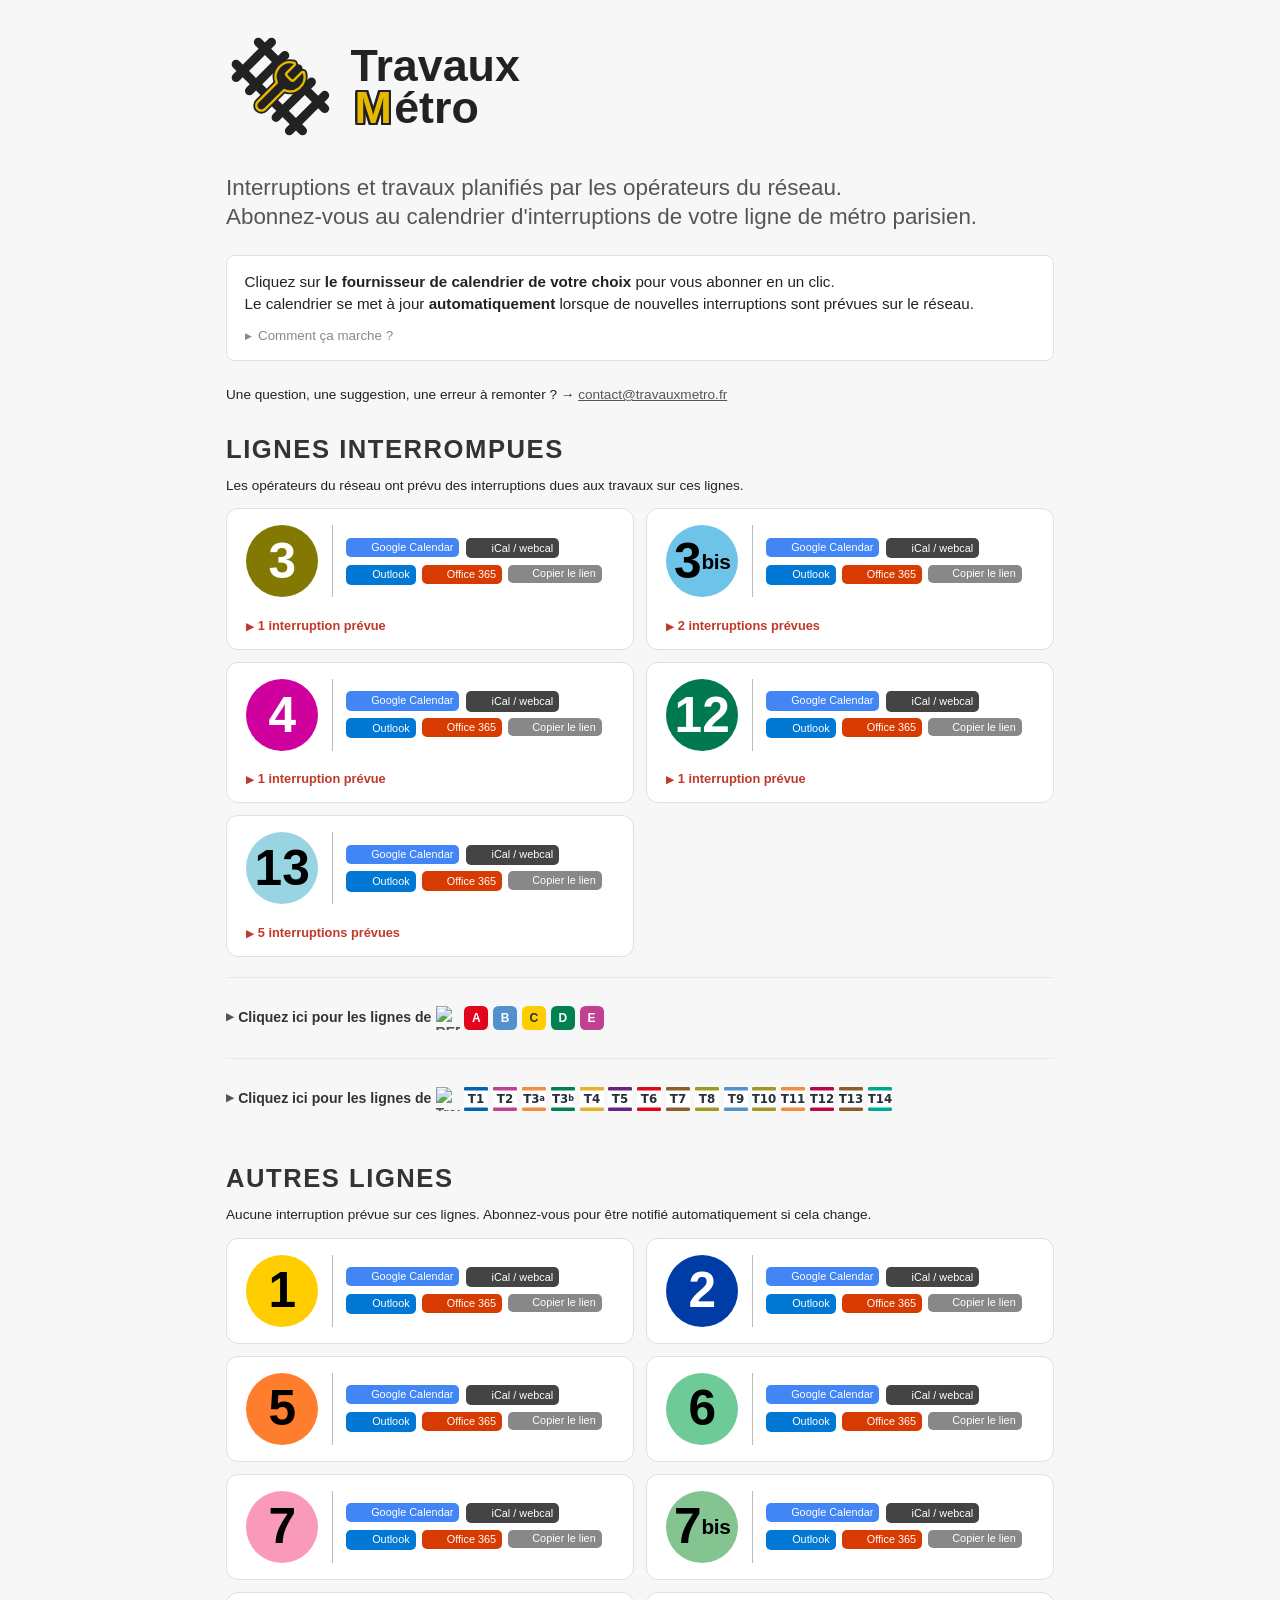
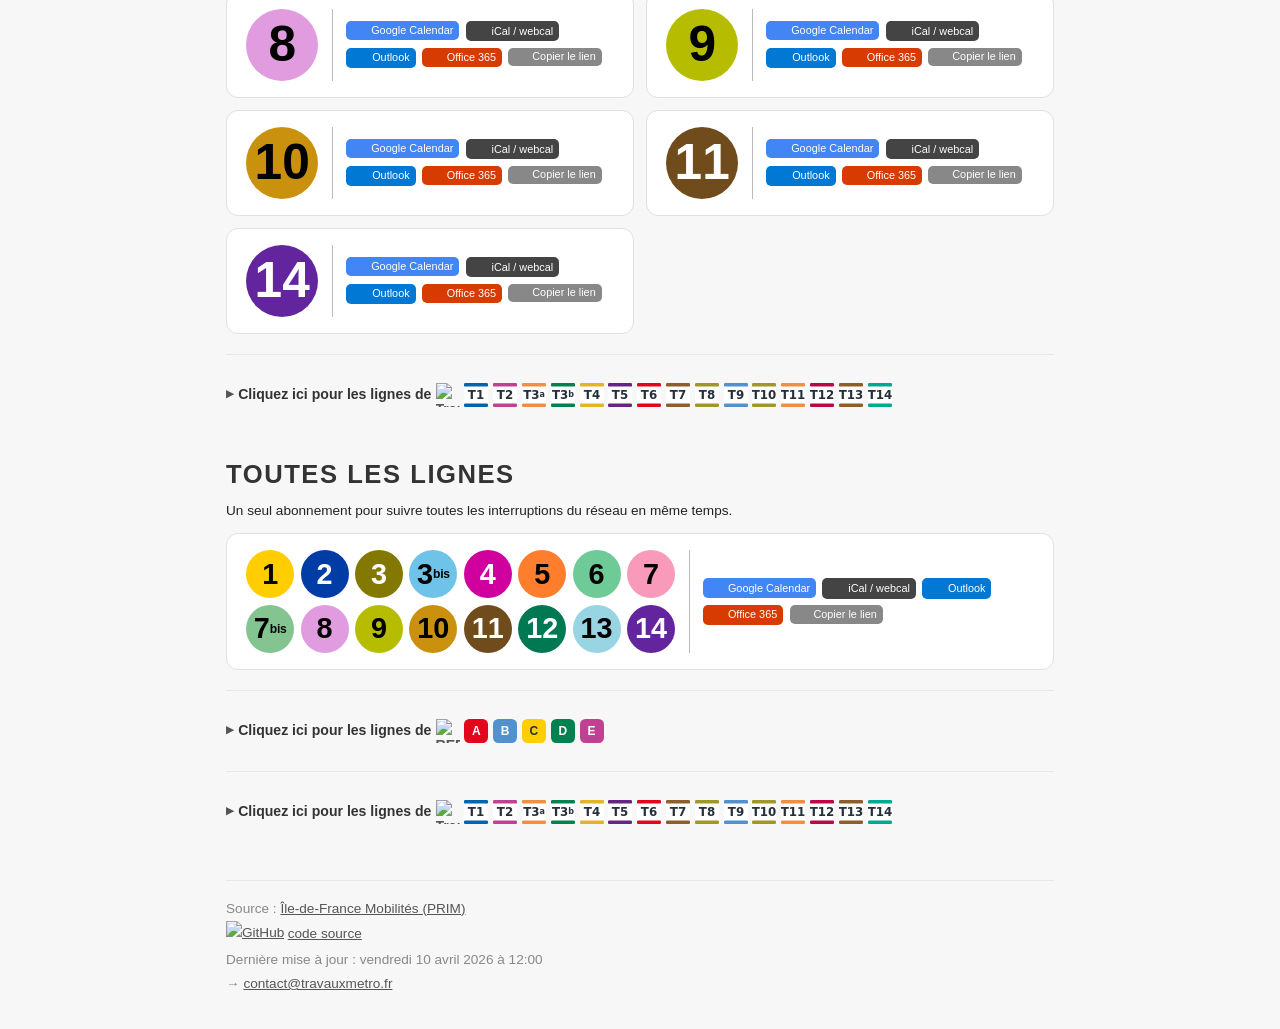
==== commit a7693565: "test: re-bake golden against pinned fixture Previous commit baked golden from data/snapshot.json; th" ====
--- a/tests/golden/public/index.html
+++ b/tests/golden/public/index.html
@@ -32,7 +32,7 @@
     "operatingSystem": "All",
     "offers": { "@type": "Offer", "price": "0", "priceCurrency": "EUR" },
     "inLanguage": "fr",
-    "dateModified": "2026-04-22"
+    "dateModified": "2026-04-10"
   }
   </script>
   <link rel="icon" type="image/svg+xml" href="/favicon/favicon.svg"><link rel="icon" type="image/png" sizes="96x96" href="/favicon/favicon-96x96.png"><link rel="icon" type="image/x-icon" href="/favicon/favicon.ico"><link rel="apple-touch-icon" sizes="180x180" href="/favicon/apple-touch-icon.png"><link rel="manifest" href="/favicon/site.webmanifest">
@@ -167,7 +167,7 @@
       <div class="dis-dialog-body"><div class="cards">
           <div class="dis-card">
             <div class="card-title">Métro 3 : Travaux - Trafic interrompu</div>
-            <div class="period"><span class="row-icon">📅</span>mer. 8 avril → mar. 12 mai</div><div class="message">Jusqu'au 12 mai inclus, le trafic est interrompu entre Gallieni et Gambetta en raison de travaux. Bus de remplacement.</div>
+            <div class="period"><span class="row-icon">📅</span>mer. 8 avril → mar. 12 mai</div><div class="stops"><span class="row-icon"><img src="/favicon/favicon.svg" width="16" height="16" alt=""></span>Gambetta, Porte de Bagnolet, Gallieni</div><div class="message">Jusqu'au 12 mai inclus, le trafic est interrompu entre Gallieni et Gambetta en raison de travaux. Bus de remplacement.</div>
           </div></div></div>
     </dialog>
     </div>
@@ -187,7 +187,7 @@
       <div class="dis-dialog-body"><div class="cards">
           <div class="dis-card">
             <div class="card-title">Métro 3B : Travaux - Trafic interrompu</div>
-            <div class="period"><span class="row-icon">📅</span>dim. 19 avril 22:15 → lun. 20 avril 02:00</div><div class="period"><span class="row-icon">📅</span>dim. 26 avril 22:15 → lun. 27 avril 02:00</div><div class="period"><span class="row-icon">📅</span>dim. 3 mai 22:15 → lun. 4 mai 02:00</div><div class="period"><span class="row-icon">📅</span>dim. 10 mai 22:15 → lun. 11 mai 02:00</div><div class="message">Jusqu'au 10 mai inclus, le dimanche dès 22:15, le trafic est interrompu sur toute la ligne en raison de travaux.</div>
+            <div class="period"><span class="row-icon">📅</span>dim. 12 avril 22:15 → lun. 13 avril 02:00</div><div class="period"><span class="row-icon">📅</span>dim. 19 avril 22:15 → lun. 20 avril 02:00</div><div class="period"><span class="row-icon">📅</span>dim. 26 avril 22:15 → lun. 27 avril 02:00</div><div class="period"><span class="row-icon">📅</span>dim. 3 mai 22:15 → lun. 4 mai 02:00</div><div class="period"><span class="row-icon">📅</span>dim. 10 mai 22:15 → lun. 11 mai 02:00</div><div class="message">Du 12 avril au 10 mai inclus, le dimanche dès 22:15, le trafic sera interrompu sur toute la ligne en raison de travaux.</div>
           </div>
           <div class="dis-card">
             <div class="card-title">Métro 3B : Travaux - Trafic interrompu</div>
@@ -211,7 +211,7 @@
       <div class="dis-dialog-body"><div class="cards">
           <div class="dis-card">
             <div class="card-title">Métro 4 : Travaux d'entretien - Trafic interrompu</div>
-            <div class="period"><span class="row-icon">📅</span>lun. 20 avril → ven. 1 mai</div><div class="message">Jusqu'au 1er mai inclus, le trafic est interrompu entre Châtelet et Barbès - Rochechouart en raison de travaux d'entretien.</div>
+            <div class="period"><span class="row-icon">📅</span>lun. 20 avril → ven. 1 mai</div><div class="message">Du 20 avril au 1er mai inclus, le trafic sera interrompu entre Châtelet et Barbès - Rochechouart en raison de travaux d'entretien.</div>
           </div></div></div>
     </dialog>
     </div>
@@ -221,25 +221,17 @@
         <div class="line-vsep"></div>
         <div class="line-actions"><a class="sub-btn google" href="https://calendar.google.com/calendar/render?cid=webcal%3A%2F%2Ftravauxmetro.fr%2Fligne-12.ics" target="_blank" rel="noopener" data-umami-event="subscribe-google" data-umami-event-line="12"><img src="/icons/googlecalendar.svg" width="15" height="15" alt="" style="margin-right:.35em;flex-shrink:0">Google Calendar</a><a class="sub-btn webcal" href="webcal://travauxmetro.fr/ligne-12.ics" data-umami-event="subscribe-webcal" data-umami-event-line="12"><img src="/icons/apple.svg" width="16" height="16" alt="" style="margin-right:.35em;flex-shrink:0">iCal / webcal</a><a class="sub-btn outlook" href="https://outlook.live.com/calendar/0/addfromweb?url=https%3A%2F%2Ftravauxmetro.fr%2Fligne-12.ics" target="_blank" rel="noopener" data-umami-event="subscribe-outlook" data-umami-event-line="12"><img src="/icons/outlook.svg" width="16" height="16" alt="" style="margin-right:.35em;flex-shrink:0">Outlook</a><a class="sub-btn o365" href="https://outlook.office.com/calendar/addfromweb?url=https%3A%2F%2Ftravauxmetro.fr%2Fligne-12.ics" target="_blank" rel="noopener" data-umami-event="subscribe-o365" data-umami-event-line="12"><img src="/icons/office365.svg" width="15" height="15" alt="" style="margin-right:.35em;flex-shrink:0">Office 365</a><button class="sub-btn copy" onclick="copyUrl('https://travauxmetro.fr/ligne-12.ics',this)" data-umami-event="copy-url" data-umami-event-line="12"><img src="/icons/copy.svg" width="14" height="14" alt="" style="margin-right:.35em;flex-shrink:0">Copier le lien</button></div>
       </div>
-      <button class="dis-btn" data-dialog="dis-12" data-umami-event="accordion-open" data-umami-event-line="12"><span style="font-size:.8em">▶</span> 3 interruptions prévues</button>
+      <button class="dis-btn" data-dialog="dis-12" data-umami-event="accordion-open" data-umami-event-line="12"><span style="font-size:.8em">▶</span> 1 interruption prévue</button>
     <dialog id="dis-12" class="dis-dialog">
       <div class="dis-dialog-header">
         <span class="badge" style="background:#007852;color:#FFFFFF;width:2rem;height:2rem;font-size:1.2rem;flex-shrink:0">12</span>
-        <span class="dis-dialog-subtitle" style="margin:0;flex:1">3 interruptions prévues</span>
+        <span class="dis-dialog-subtitle" style="margin:0;flex:1">1 interruption prévue</span>
         <button class="dis-close" autofocus onclick="this.closest('dialog').close()">✕</button>
       </div>
       <div class="dis-dialog-body"><div class="cards">
           <div class="dis-card">
             <div class="card-title">Métro 12 : Travaux de modernisation - Trafic interrompu</div>
-            <div class="period"><span class="row-icon">📅</span>dim. 31 mai</div><div class="message">Le 31 mai, le trafic sera interrompu entre Porte de Versailles et Mairie d'Issy en raison de travaux de modernisation. Bus de remplacement.</div>
-          </div>
-          <div class="dis-card">
-            <div class="card-title">Métro 12 : Travaux de modernisation - Trafic interrompu</div>
-            <div class="period"><span class="row-icon">📅</span>mer. 3 juin 22:00 → jeu. 4 juin 02:00</div><div class="period"><span class="row-icon">📅</span>dim. 7 juin 22:00 → lun. 8 juin 02:00</div><div class="period"><span class="row-icon">📅</span>mer. 10 juin 22:00 → jeu. 11 juin 02:00</div><div class="period"><span class="row-icon">📅</span>dim. 14 juin 22:00 → lun. 15 juin 02:00</div><div class="period"><span class="row-icon">📅</span>mer. 17 juin 22:00 → jeu. 18 juin 02:00</div><div class="period"><span class="row-icon">📅</span>dim. 21 juin 22:00 → lun. 22 juin 02:00</div><div class="period"><span class="row-icon">📅</span>mer. 24 juin 22:00 → jeu. 25 juin 02:00</div><div class="period"><span class="row-icon">📅</span>dim. 28 juin 22:00 → lun. 29 juin 02:00</div><div class="message">Du 3 juin au 28 juin inclus, les mercredi et dimanche dès 22:00, le trafic sera interrompu sur toute la ligne en raison de travaux de modernisation.</div>
-          </div>
-          <div class="dis-card">
-            <div class="card-title">Métro 12 : Travaux de modernisation - Trafic interrompu</div>
-            <div class="period"><span class="row-icon">📅</span>dim. 10 mai 22:00 → lun. 11 mai 02:00</div><div class="period"><span class="row-icon">📅</span>dim. 17 mai 22:00 → lun. 18 mai 02:00</div><div class="message">Du 10 mai au 17 mai inclus, le dimanche dès 22:00, le trafic sera interrompu sur toute la ligne en raison de travaux de modernisation.</div>
+            <div class="period"><span class="row-icon">📅</span>dim. 5 avril 22:00 → lun. 6 avril 02:00</div><div class="period"><span class="row-icon">📅</span>dim. 12 avril 22:00 → lun. 13 avril 02:00</div><div class="message">Jusqu'au 12 avril inclus, le dimanche dès 22:00, le trafic est interrompu sur toute la ligne en raison de travaux de modernisation.</div>
           </div></div></div>
     </dialog>
     </div>
@@ -249,11 +241,11 @@
         <div class="line-vsep"></div>
         <div class="line-actions"><a class="sub-btn google" href="https://calendar.google.com/calendar/render?cid=webcal%3A%2F%2Ftravauxmetro.fr%2Fligne-13.ics" target="_blank" rel="noopener" data-umami-event="subscribe-google" data-umami-event-line="13"><img src="/icons/googlecalendar.svg" width="15" height="15" alt="" style="margin-right:.35em;flex-shrink:0">Google Calendar</a><a class="sub-btn webcal" href="webcal://travauxmetro.fr/ligne-13.ics" data-umami-event="subscribe-webcal" data-umami-event-line="13"><img src="/icons/apple.svg" width="16" height="16" alt="" style="margin-right:.35em;flex-shrink:0">iCal / webcal</a><a class="sub-btn outlook" href="https://outlook.live.com/calendar/0/addfromweb?url=https%3A%2F%2Ftravauxmetro.fr%2Fligne-13.ics" target="_blank" rel="noopener" data-umami-event="subscribe-outlook" data-umami-event-line="13"><img src="/icons/outlook.svg" width="16" height="16" alt="" style="margin-right:.35em;flex-shrink:0">Outlook</a><a class="sub-btn o365" href="https://outlook.office.com/calendar/addfromweb?url=https%3A%2F%2Ftravauxmetro.fr%2Fligne-13.ics" target="_blank" rel="noopener" data-umami-event="subscribe-o365" data-umami-event-line="13"><img src="/icons/office365.svg" width="15" height="15" alt="" style="margin-right:.35em;flex-shrink:0">Office 365</a><button class="sub-btn copy" onclick="copyUrl('https://travauxmetro.fr/ligne-13.ics',this)" data-umami-event="copy-url" data-umami-event-line="13"><img src="/icons/copy.svg" width="14" height="14" alt="" style="margin-right:.35em;flex-shrink:0">Copier le lien</button></div>
       </div>
-      <button class="dis-btn" data-dialog="dis-13" data-umami-event="accordion-open" data-umami-event-line="13"><span style="font-size:.8em">▶</span> 4 interruptions prévues</button>
+      <button class="dis-btn" data-dialog="dis-13" data-umami-event="accordion-open" data-umami-event-line="13"><span style="font-size:.8em">▶</span> 5 interruptions prévues</button>
     <dialog id="dis-13" class="dis-dialog">
       <div class="dis-dialog-header">
         <span class="badge" style="background:#98D4E2;color:#000000;width:2rem;height:2rem;font-size:1.2rem;flex-shrink:0">13</span>
-        <span class="dis-dialog-subtitle" style="margin:0;flex:1">4 interruptions prévues</span>
+        <span class="dis-dialog-subtitle" style="margin:0;flex:1">5 interruptions prévues</span>
         <button class="dis-close" autofocus onclick="this.closest('dialog').close()">✕</button>
       </div>
       <div class="dis-dialog-body"><div class="cards">
@@ -268,6 +260,10 @@
           <div class="dis-card">
             <div class="card-title">Métro 13 : Travaux - Trafic interrompu</div>
             <div class="period"><span class="row-icon">📅</span>dim. 17 mai 04:45 → dim. 17 mai 12:00</div><div class="message">Le dimanche 17 mai ainsi que les 7 et 28 juin, jusqu'à 12 heures, le trafic est interrompu sur l'ensemble de la ligne en raison de travaux de modernisation.</div>
+          </div>
+          <div class="dis-card">
+            <div class="card-title">Métro 13 : Travaux de modernisation - Arrêt non desservi</div>
+            <div class="period"><span class="row-icon">📅</span>jeu. 9 avril → dim. 12 avril</div><div class="stops"><span class="row-icon"><img src="/favicon/favicon.svg" width="16" height="16" alt=""></span>Plaisance</div><div class="message">Jusqu'au 12 avril inclus, l'arrêt n'est pas desservi à Plaisance en raison de travaux de modernisation</div>
           </div>
           <div class="dis-card">
             <div class="card-title">Métro 13 : Travaux - Trafic interrompu</div>
@@ -295,24 +291,24 @@
       </div>
       <div class="dis-dialog-body"><div class="cards">
           <div class="dis-card">
-            <div class="card-title">RER A : Maisons-Laffitte <-> Cergy le Haut 11-12/05</div>
-            <div class="period"><span class="row-icon">📅</span>lun. 11 mai 21:50 → mar. 12 mai 02:00</div><div class="period"><span class="row-icon">📅</span>mar. 12 mai 21:50 → mer. 13 mai 02:00</div><div class="stops"><span class="row-icon"><img src="/favicon/favicon.svg" width="16" height="16" alt=""></span>Neuville Université, Achères Ville, Cergy Préfecture, Cergy Saint-Christophe, Maisons-Laffitte, Conflans Fin d'Oise, Cergy le Haut</div><div class="message">Période : à partir de 21h50. Dates : du lundi 11 au mardi 12 mai. Pour se rendre entre Achères–Ville et Cergy–Le Haut, empruntez les trains à destination de Poissy qui desserviront également les gares de la branche Cergy–Le Haut. Arrivé à Poissy, il n'est pas nécessaire de changer de train. Un allongement de temps de parcours est à prévoir entre Achères–Ville et Cergy–Le Haut.  Les horaires du calculateur d'itinéraire tiennent compte des travaux. Motif : travaux.</div>
+            <div class="card-title">RER A:Nanterre-P <->Achères-Ville et Nanterre-P<->Poissy 04-06/05</div>
+            <div class="period"><span class="row-icon">📅</span>lun. 4 mai 22:15 → mar. 5 mai 02:00</div><div class="period"><span class="row-icon">📅</span>mar. 5 mai 22:15 → mer. 6 mai 02:00</div><div class="period"><span class="row-icon">📅</span>mer. 6 mai 22:15 → jeu. 7 mai 02:00</div><div class="stops"><span class="row-icon"><img src="/favicon/favicon.svg" width="16" height="16" alt=""></span>Achères Grand Cormier, Maisons-Laffitte, Poissy, Houilles - Carrières-sur-Seine, Achères Ville, Sartrouville, Nanterre Préfecture</div><div class="message">Période : à partir de 22h00. Dates : du lundi 04 au mercredi 06 mai. Le trafic est interrompu entre Nanterre Préfecture et Achères-Ville et entre Nanterre Préfecture et Poissy. Pour rejoindre Poissy, vous devrez emprunter la ligne L à Paris Saint-Lazare. La ligne L est exceptionnellement  prolongée entre Maisons-Laffitte et Poissy. Des trains navettes seront mis en place entre Poissy et Cergy–Le Haut. Les horaires du calculateur d'itinéraire tiennent compte des travaux. Motif : travaux.</div>
+          </div>
+          <div class="dis-card">
+            <div class="card-title">RER A : Maisons-Laffitte <-> Cergy le Haut 11-12 et 18-19/04</div>
+            <div class="period"><span class="row-icon">📅</span>sam. 11 avril</div><div class="period"><span class="row-icon">📅</span>dim. 12 avril</div><div class="period"><span class="row-icon">📅</span>sam. 18 avril</div><div class="period"><span class="row-icon">📅</span>dim. 19 avril</div><div class="message">Période : toute la journée Dates : les week-ends 11-12 et 18-19 avril Le trafic est interrompu entre Maisons-Laffitte et Cergy le Haut. Un service de bus de remplacement est mis en place à Sartrouville, avec desserte des gares intermédiaires. Les horaires du calculateur d'itinéraire tiennent compte des travaux. Motif : travaux.</div>
+          </div>
+          <div class="dis-card">
+            <div class="card-title">RER A : Maisons-Laffitte <-> Cergy le Haut 07-29/04</div>
+            <div class="period"><span class="row-icon">📅</span>mar. 7 avril 22:15 → mer. 8 avril 02:00</div><div class="period"><span class="row-icon">📅</span>mer. 8 avril 22:15 → jeu. 9 avril 02:00</div><div class="period"><span class="row-icon">📅</span>jeu. 9 avril 22:15 → ven. 10 avril 02:00</div><div class="period"><span class="row-icon">📅</span>ven. 10 avril 22:15 → sam. 11 avril 02:00</div><div class="period"><span class="row-icon">📅</span>lun. 13 avril 22:15 → mar. 14 avril 02:00</div><div class="period"><span class="row-icon">📅</span>mar. 14 avril 22:15 → mer. 15 avril 02:00</div><div class="period"><span class="row-icon">📅</span>mer. 15 avril 22:15 → jeu. 16 avril 02:00</div><div class="period"><span class="row-icon">📅</span>jeu. 16 avril 22:15 → ven. 17 avril 02:00</div><div class="period"><span class="row-icon">📅</span>ven. 17 avril 22:15 → sam. 18 avril 02:00</div><div class="period"><span class="row-icon">📅</span>lun. 20 avril 22:15 → mar. 21 avril 02:00</div><div class="period"><span class="row-icon">📅</span>mar. 21 avril 22:15 → mer. 22 avril 02:00</div><div class="period"><span class="row-icon">📅</span>mer. 22 avril 22:15 → jeu. 23 avril 02:00</div><div class="period"><span class="row-icon">📅</span>jeu. 23 avril 22:15 → ven. 24 avril 02:00</div><div class="period"><span class="row-icon">📅</span>ven. 24 avril 22:15 → sam. 25 avril 02:00</div><div class="period"><span class="row-icon">📅</span>lun. 27 avril 22:15 → mar. 28 avril 02:00</div><div class="period"><span class="row-icon">📅</span>mar. 28 avril 22:15 → mer. 29 avril 02:00</div><div class="period"><span class="row-icon">📅</span>mer. 29 avril 22:15 → jeu. 30 avril 02:00</div><div class="stops"><span class="row-icon"><img src="/favicon/favicon.svg" width="16" height="16" alt=""></span>Maisons-Laffitte, Cergy le Haut, Achères Ville, Cergy Préfecture, Conflans Fin d'Oise, Cergy Saint-Christophe, Neuville Université</div><div class="message">Période : en semaine à partir de 21h50 Dates : du mardi 07 au mercredi 29 avril Le trafic est interrompu entre Maisons-Laffitte et Cergy le Haut. Un service de bus de remplacement est mis en place à Sartrouville, avec desserte des gares intermédiaires. Les horaires du calculateur d'itinéraire tiennent compte des travaux. Motif : travaux.</div>
+          </div>
+          <div class="dis-card">
+            <div class="card-title">RER A : Entre Auber et Nation le 02/05, à partir de 22h45</div>
+            <div class="period"><span class="row-icon">📅</span>sam. 2 mai 22:45 → dim. 3 mai 02:00</div><div class="stops"><span class="row-icon"><img src="/favicon/favicon.svg" width="16" height="16" alt=""></span>Gare de Lyon, Auber, Nation, Châtelet - Les Halles</div><div class="message">Période : à partir de 22h45. Dates : le samedi 02 mai. Le trafic sera interrompu entre Auber et Nation. Merci de vous reporter sur les lignes de métro. Les horaires du calculateur d'itinéraire tiennent compte des travaux. Motif : travaux.</div>
           </div>
           <div class="dis-card">
             <div class="card-title">RER A : La Varenne Chenn. <-> Boissy-St-Léger 17-30/04, dès 21h45</div>
             <div class="period"><span class="row-icon">📅</span>ven. 17 avril 22:00 → sam. 18 avril 02:00</div><div class="period"><span class="row-icon">📅</span>sam. 18 avril 22:00 → dim. 19 avril 02:00</div><div class="period"><span class="row-icon">📅</span>dim. 19 avril 22:00 → lun. 20 avril 02:00</div><div class="period"><span class="row-icon">📅</span>lun. 20 avril 22:00 → mar. 21 avril 02:00</div><div class="period"><span class="row-icon">📅</span>mar. 21 avril 22:00 → mer. 22 avril 02:00</div><div class="period"><span class="row-icon">📅</span>mer. 22 avril 22:00 → jeu. 23 avril 02:00</div><div class="period"><span class="row-icon">📅</span>jeu. 23 avril 22:00 → ven. 24 avril 02:00</div><div class="period"><span class="row-icon">📅</span>ven. 24 avril 22:00 → sam. 25 avril 02:00</div><div class="period"><span class="row-icon">📅</span>sam. 25 avril 22:00 → dim. 26 avril 02:00</div><div class="period"><span class="row-icon">📅</span>dim. 26 avril 22:00 → lun. 27 avril 02:00</div><div class="period"><span class="row-icon">📅</span>lun. 27 avril 22:00 → mar. 28 avril 02:00</div><div class="period"><span class="row-icon">📅</span>mar. 28 avril 22:00 → mer. 29 avril 02:00</div><div class="period"><span class="row-icon">📅</span>mer. 29 avril 22:00 → jeu. 30 avril 02:00</div><div class="period"><span class="row-icon">📅</span>jeu. 30 avril 22:00 → ven. 1 mai 02:00</div><div class="message">Période : à partir de 21h45 Dates : du vendredi 17 au jeudi 30 avril, week-ends compris Le trafic est interrompu entre La Varenne Chennevières et Boissy-Saint-Léger. Un service de bus de remplacement est mis en place, avec desserte des gares intermédiaires. Les horaires du calculateur d'itinéraire tiennent compte des travaux. Motif : travaux.</div>
-          </div>
-          <div class="dis-card">
-            <div class="card-title">RER A : Entre Auber et Nation le 02/05, à partir de 22h45</div>
-            <div class="period"><span class="row-icon">📅</span>sam. 2 mai 22:45 → dim. 3 mai 02:00</div><div class="stops"><span class="row-icon"><img src="/favicon/favicon.svg" width="16" height="16" alt=""></span>Gare de Lyon, Nation, Auber, Châtelet - Les Halles</div><div class="message">Période : à partir de 22h45. Dates : le samedi 02 mai. Le trafic sera interrompu entre Auber et Nation. Merci de vous reporter sur les lignes de métro. Les horaires du calculateur d'itinéraire tiennent compte des travaux. Motif : travaux.</div>
-          </div>
-          <div class="dis-card">
-            <div class="card-title">RER A : Maisons-Laffitte <-> Cergy le Haut 07-29/04</div>
-            <div class="period"><span class="row-icon">📅</span>ven. 17 avril 22:15 → sam. 18 avril 02:00</div><div class="period"><span class="row-icon">📅</span>lun. 20 avril 22:15 → mar. 21 avril 02:00</div><div class="period"><span class="row-icon">📅</span>mar. 21 avril 22:15 → mer. 22 avril 02:00</div><div class="period"><span class="row-icon">📅</span>mer. 22 avril 22:15 → jeu. 23 avril 02:00</div><div class="period"><span class="row-icon">📅</span>jeu. 23 avril 22:15 → ven. 24 avril 02:00</div><div class="period"><span class="row-icon">📅</span>ven. 24 avril 22:15 → sam. 25 avril 02:00</div><div class="period"><span class="row-icon">📅</span>lun. 27 avril 22:15 → mar. 28 avril 02:00</div><div class="period"><span class="row-icon">📅</span>mar. 28 avril 22:15 → mer. 29 avril 02:00</div><div class="period"><span class="row-icon">📅</span>mer. 29 avril 22:15 → jeu. 30 avril 02:00</div><div class="stops"><span class="row-icon"><img src="/favicon/favicon.svg" width="16" height="16" alt=""></span>Neuville Université, Achères Ville, Cergy Préfecture, Cergy Saint-Christophe, Maisons-Laffitte, Conflans Fin d'Oise, Cergy le Haut</div><div class="message">Période : en semaine à partir de 21h50 Dates : du mardi 07 au mercredi 29 avril Le trafic est interrompu entre Maisons-Laffitte et Cergy le Haut. Un service de bus de remplacement est mis en place à Sartrouville, avec desserte des gares intermédiaires. Les horaires du calculateur d'itinéraire tiennent compte des travaux. Motif : travaux</div>
-          </div>
-          <div class="dis-card">
-            <div class="card-title">RER A:Nanterre-P <->Achères-Ville et Nanterre-P<->Poissy 04-06/05</div>
-            <div class="period"><span class="row-icon">📅</span>lun. 4 mai 22:15 → mar. 5 mai 02:00</div><div class="period"><span class="row-icon">📅</span>mar. 5 mai 22:15 → mer. 6 mai 02:00</div><div class="period"><span class="row-icon">📅</span>mer. 6 mai 22:15 → jeu. 7 mai 02:00</div><div class="stops"><span class="row-icon"><img src="/favicon/favicon.svg" width="16" height="16" alt=""></span>Sartrouville, Achères Ville, Houilles - Carrières-sur-Seine, Nanterre Préfecture, Maisons-Laffitte, Poissy, Achères Grand Cormier</div><div class="message">Période : à partir de 22h00. Dates : du lundi 04 au mercredi 06 mai. Le trafic est interrompu entre Nanterre Préfecture et Achères-Ville et entre Nanterre Préfecture et Poissy. Pour rejoindre Poissy, vous devrez emprunter la ligne L à Paris Saint-Lazare. La ligne L est exceptionnellement  prolongée entre Maisons-Laffitte et Poissy. Des trains navettes seront mis en place entre Poissy et Cergy–Le Haut. Les horaires du calculateur d'itinéraire tiennent compte des travaux. Motif : travaux.</div>
           </div></div></div>
     </dialog>
     </div>
@@ -322,49 +318,41 @@
         <div class="line-vsep"></div>
         <div class="line-actions"><a class="sub-btn google" href="https://calendar.google.com/calendar/render?cid=webcal%3A%2F%2Ftravauxmetro.fr%2Fligne-B.ics" target="_blank" rel="noopener" data-umami-event="subscribe-google" data-umami-event-line="B"><img src="/icons/googlecalendar.svg" width="15" height="15" alt="" style="margin-right:.35em;flex-shrink:0">Google Calendar</a><a class="sub-btn webcal" href="webcal://travauxmetro.fr/ligne-B.ics" data-umami-event="subscribe-webcal" data-umami-event-line="B"><img src="/icons/apple.svg" width="16" height="16" alt="" style="margin-right:.35em;flex-shrink:0">iCal / webcal</a><a class="sub-btn outlook" href="https://outlook.live.com/calendar/0/addfromweb?url=https%3A%2F%2Ftravauxmetro.fr%2Fligne-B.ics" target="_blank" rel="noopener" data-umami-event="subscribe-outlook" data-umami-event-line="B"><img src="/icons/outlook.svg" width="16" height="16" alt="" style="margin-right:.35em;flex-shrink:0">Outlook</a><a class="sub-btn o365" href="https://outlook.office.com/calendar/addfromweb?url=https%3A%2F%2Ftravauxmetro.fr%2Fligne-B.ics" target="_blank" rel="noopener" data-umami-event="subscribe-o365" data-umami-event-line="B"><img src="/icons/office365.svg" width="15" height="15" alt="" style="margin-right:.35em;flex-shrink:0">Office 365</a><button class="sub-btn copy" onclick="copyUrl('https://travauxmetro.fr/ligne-B.ics',this)" data-umami-event="copy-url" data-umami-event-line="B"><img src="/icons/copy.svg" width="14" height="14" alt="" style="margin-right:.35em;flex-shrink:0">Copier le lien</button></div>
       </div>
-      <button class="dis-btn" data-dialog="dis-B" data-umami-event="accordion-open" data-umami-event-line="B"><span style="font-size:.8em">▶</span> 9 interruptions prévues</button>
+      <button class="dis-btn" data-dialog="dis-B" data-umami-event="accordion-open" data-umami-event-line="B"><span style="font-size:.8em">▶</span> 7 interruptions prévues</button>
     <dialog id="dis-B" class="dis-dialog">
       <div class="dis-dialog-header">
         <span class="badge badge-rer" style="background:#5291CE;color:#FFFFFF;width:2rem;height:2rem;font-size:1.2rem;flex-shrink:0">B</span>
-        <span class="dis-dialog-subtitle" style="margin:0;flex:1">9 interruptions prévues</span>
+        <span class="dis-dialog-subtitle" style="margin:0;flex:1">7 interruptions prévues</span>
         <button class="dis-close" autofocus onclick="this.closest('dialog').close()">✕</button>
       </div>
       <div class="dis-dialog-body"><div class="cards">
           <div class="dis-card">
             <div class="card-title">RER B : Châtelet <-> Aéroport CDG2 - Mitry - Claye 05/01-28/05</div>
-            <div class="period"><span class="row-icon">📅</span>ven. 17 avril 22:45 → sam. 18 avril 02:00</div><div class="period"><span class="row-icon">📅</span>lun. 20 avril 22:45 → mar. 21 avril 02:00</div><div class="period"><span class="row-icon">📅</span>mar. 21 avril 22:45 → mer. 22 avril 02:00</div><div class="period"><span class="row-icon">📅</span>mer. 22 avril 22:45 → jeu. 23 avril 02:00</div><div class="period"><span class="row-icon">📅</span>jeu. 23 avril 22:45 → ven. 24 avril 02:00</div><div class="period"><span class="row-icon">📅</span>ven. 24 avril 22:45 → sam. 25 avril 02:00</div><div class="period"><span class="row-icon">📅</span>lun. 27 avril 22:45 → mar. 28 avril 02:00</div><div class="period"><span class="row-icon">📅</span>mar. 28 avril 22:45 → mer. 29 avril 02:00</div><div class="period"><span class="row-icon">📅</span>mer. 29 avril 22:45 → jeu. 30 avril 02:00</div><div class="period"><span class="row-icon">📅</span>jeu. 30 avril 22:45 → ven. 1 mai 02:00</div><div class="stops"><span class="row-icon"><img src="/favicon/favicon.svg" width="16" height="16" alt=""></span>Châtelet - Les Halles, Drancy, Le Blanc-Mesnil, Parc des Expositions, Aéroport CDG 1 (Terminal 3) - RER, Sevran Beaudottes, Sevran - Livry, La Plaine Stade de France, Le Bourget, La Courneuve - Aubervilliers, Mitry - Claye, Villepinte, Villeparisis - Mitry-le-Neuf, Gare du Nord, Vert Galant, Aéroport Charles de Gaulle 2 (Terminal 2), Aulnay-sous-Bois</div><div class="message">Période : en semaine à partir de 22h45. Dates : du lundi 05 janvier au jeudi 28 mai sauf les 05 février, 06 avril et les 01, 08, 14, 15 et 25 mai 2026. Le trafic est interrompu entre Châtelet Les Halles et Aérop. C De Gaulle 2 et entre Châtelet Les Halles et Mitry - Claye. Un dispositif de bus de remplacement sera mis en place au départ du Gare du Nord. Pour plus d'informations, consultez le site du RER B Motif : travaux sur le réseau ferroviaire.</div>
+            <div class="period"><span class="row-icon">📅</span>mar. 7 avril 22:45 → mer. 8 avril 02:00</div><div class="period"><span class="row-icon">📅</span>mer. 8 avril 22:45 → jeu. 9 avril 02:00</div><div class="period"><span class="row-icon">📅</span>jeu. 9 avril 22:45 → ven. 10 avril 02:00</div><div class="period"><span class="row-icon">📅</span>ven. 10 avril 22:45 → sam. 11 avril 02:00</div><div class="period"><span class="row-icon">📅</span>lun. 13 avril 22:45 → mar. 14 avril 02:00</div><div class="period"><span class="row-icon">📅</span>mar. 14 avril 22:45 → mer. 15 avril 02:00</div><div class="period"><span class="row-icon">📅</span>mer. 15 avril 22:45 → jeu. 16 avril 02:00</div><div class="period"><span class="row-icon">📅</span>jeu. 16 avril 22:45 → ven. 17 avril 02:00</div><div class="period"><span class="row-icon">📅</span>ven. 17 avril 22:45 → sam. 18 avril 02:00</div><div class="period"><span class="row-icon">📅</span>lun. 20 avril 22:45 → mar. 21 avril 02:00</div><div class="period"><span class="row-icon">📅</span>mar. 21 avril 22:45 → mer. 22 avril 02:00</div><div class="period"><span class="row-icon">📅</span>mer. 22 avril 22:45 → jeu. 23 avril 02:00</div><div class="period"><span class="row-icon">📅</span>jeu. 23 avril 22:45 → ven. 24 avril 02:00</div><div class="period"><span class="row-icon">📅</span>ven. 24 avril 22:45 → sam. 25 avril 02:00</div><div class="period"><span class="row-icon">📅</span>lun. 27 avril 22:45 → mar. 28 avril 02:00</div><div class="period"><span class="row-icon">📅</span>mar. 28 avril 22:45 → mer. 29 avril 02:00</div><div class="period"><span class="row-icon">📅</span>mer. 29 avril 22:45 → jeu. 30 avril 02:00</div><div class="period"><span class="row-icon">📅</span>jeu. 30 avril 22:45 → ven. 1 mai 02:00</div><div class="stops"><span class="row-icon"><img src="/favicon/favicon.svg" width="16" height="16" alt=""></span>La Plaine Stade de France, Vert Galant, La Courneuve - Aubervilliers, Aéroport Charles de Gaulle 2 (Terminal 2), Drancy, Villeparisis - Mitry-le-Neuf, Aulnay-sous-Bois, Le Bourget, Gare du Nord, Sevran Beaudottes, Châtelet - Les Halles, Aéroport CDG 1 (Terminal 3) - RER, Villepinte, Mitry - Claye, Parc des Expositions, Sevran - Livry, Le Blanc-Mesnil</div><div class="message">Période : en semaine à partir de 22h45. Dates : du lundi 05 janvier au jeudi 28 mai sauf les 05 février, 06 avril et les 01, 08, 14, 15 et 25 mai 2026. Le trafic est interrompu entre Châtelet Les Halles et Aérop. C De Gaulle 2 et entre Châtelet Les Halles et Mitry - Claye. Un dispositif de bus de remplacement sera mis en place au départ du Gare du Nord. Pour plus d'informations, consultez le site du RER B Motif : travaux sur le réseau ferroviaire.</div>
           </div>
           <div class="dis-card">
             <div class="card-title">RER B : Châtelet <-> Aéroport CDG2 - Mitry - Claye 05/01-28/05</div>
-            <div class="period"><span class="row-icon">📅</span>lun. 4 mai 22:45 → mar. 5 mai 02:00</div><div class="period"><span class="row-icon">📅</span>mar. 5 mai 22:45 → mer. 6 mai 02:00</div><div class="period"><span class="row-icon">📅</span>mer. 6 mai 22:45 → jeu. 7 mai 02:00</div><div class="period"><span class="row-icon">📅</span>jeu. 7 mai 22:45 → ven. 8 mai 02:00</div><div class="stops"><span class="row-icon"><img src="/favicon/favicon.svg" width="16" height="16" alt=""></span>Châtelet - Les Halles, Drancy, Le Blanc-Mesnil, Parc des Expositions, Aéroport CDG 1 (Terminal 3) - RER, Sevran Beaudottes, Sevran - Livry, La Plaine Stade de France, Le Bourget, La Courneuve - Aubervilliers, Mitry - Claye, Villepinte, Villeparisis - Mitry-le-Neuf, Gare du Nord, Vert Galant, Aéroport Charles de Gaulle 2 (Terminal 2), Aulnay-sous-Bois</div><div class="message">Période : en semaine à partir de 22h45. Dates : du lundi 05 janvier au jeudi 28 mai sauf les 05 février, 06 avril et les 01, 08, 14, 15 et 25 mai 2026. Le trafic est interrompu entre Châtelet Les Halles et Aérop. C De Gaulle 2 et entre Châtelet Les Halles et Mitry - Claye. Un dispositif de bus de remplacement sera mis en place au départ du Gare du Nord. Pour plus d'informations, consultez le site du RER B Motif : travaux sur le réseau ferroviaire.</div>
+            <div class="period"><span class="row-icon">📅</span>lun. 4 mai 22:45 → mar. 5 mai 02:00</div><div class="period"><span class="row-icon">📅</span>mar. 5 mai 22:45 → mer. 6 mai 02:00</div><div class="period"><span class="row-icon">📅</span>mer. 6 mai 22:45 → jeu. 7 mai 02:00</div><div class="period"><span class="row-icon">📅</span>jeu. 7 mai 22:45 → ven. 8 mai 02:00</div><div class="stops"><span class="row-icon"><img src="/favicon/favicon.svg" width="16" height="16" alt=""></span>La Plaine Stade de France, Vert Galant, La Courneuve - Aubervilliers, Aéroport Charles de Gaulle 2 (Terminal 2), Drancy, Villeparisis - Mitry-le-Neuf, Aulnay-sous-Bois, Le Bourget, Gare du Nord, Sevran Beaudottes, Châtelet - Les Halles, Aéroport CDG 1 (Terminal 3) - RER, Villepinte, Mitry - Claye, Parc des Expositions, Sevran - Livry, Le Blanc-Mesnil</div><div class="message">Période : en semaine à partir de 22h45. Dates : du lundi 05 janvier au jeudi 28 mai sauf les 05 février, 06 avril et les 01, 08, 14, 15 et 25 mai 2026. Le trafic est interrompu entre Châtelet Les Halles et Aérop. C De Gaulle 2 et entre Châtelet Les Halles et Mitry - Claye. Un dispositif de bus de remplacement sera mis en place au départ du Gare du Nord. Pour plus d'informations, consultez le site du RER B Motif : travaux sur le réseau ferroviaire.</div>
           </div>
           <div class="dis-card">
             <div class="card-title">RER B : Châtelet <-> Aéroport CDG2 - Mitry - Claye 05/01-28/05</div>
-            <div class="period"><span class="row-icon">📅</span>lun. 11 mai 22:45 → mar. 12 mai 02:00</div><div class="period"><span class="row-icon">📅</span>mar. 12 mai 22:45 → mer. 13 mai 02:00</div><div class="period"><span class="row-icon">📅</span>mer. 13 mai 22:45 → jeu. 14 mai 02:00</div><div class="stops"><span class="row-icon"><img src="/favicon/favicon.svg" width="16" height="16" alt=""></span>Châtelet - Les Halles, Drancy, Le Blanc-Mesnil, Parc des Expositions, Aéroport CDG 1 (Terminal 3) - RER, Sevran Beaudottes, Sevran - Livry, La Plaine Stade de France, Le Bourget, La Courneuve - Aubervilliers, Mitry - Claye, Villepinte, Villeparisis - Mitry-le-Neuf, Gare du Nord, Vert Galant, Aéroport Charles de Gaulle 2 (Terminal 2), Aulnay-sous-Bois</div><div class="message">Période : en semaine à partir de 22h45. Dates : du lundi 05 janvier au jeudi 28 mai sauf les 05 février, 06 avril et les 01, 08, 14, 15 et 25 mai 2026. Le trafic est interrompu entre Châtelet Les Halles et Aérop. C De Gaulle 2 et entre Châtelet Les Halles et Mitry - Claye. Un dispositif de bus de remplacement sera mis en place au départ du Gare du Nord. Pour plus d'informations, consultez le site du RER B Motif : travaux sur le réseau ferroviaire.</div>
+            <div class="period"><span class="row-icon">📅</span>lun. 11 mai 22:45 → mar. 12 mai 02:00</div><div class="period"><span class="row-icon">📅</span>mar. 12 mai 22:45 → mer. 13 mai 02:00</div><div class="period"><span class="row-icon">📅</span>mer. 13 mai 22:45 → jeu. 14 mai 02:00</div><div class="message">Période : en semaine à partir de 22h45. Dates : du lundi 05 janvier au jeudi 28 mai sauf les 05 février, 06 avril et les 01, 08, 14, 15 et 25 mai 2026. Le trafic est interrompu entre Châtelet Les Halles et Aérop. C De Gaulle 2 et entre Châtelet Les Halles et Mitry - Claye. Un dispositif de bus de remplacement sera mis en place au départ du Gare du Nord. Pour plus d'informations, consultez le site du RER B Motif : travaux sur le réseau ferroviaire.</div>
           </div>
           <div class="dis-card">
             <div class="card-title">RER B : Châtelet <-> Aéroport CDG2 - Mitry - Claye 05/01-28/05</div>
-            <div class="period"><span class="row-icon">📅</span>lun. 18 mai 22:45 → mar. 19 mai 02:00</div><div class="period"><span class="row-icon">📅</span>mar. 19 mai 22:45 → mer. 20 mai 02:00</div><div class="period"><span class="row-icon">📅</span>mer. 20 mai 22:45 → jeu. 21 mai 02:00</div><div class="period"><span class="row-icon">📅</span>jeu. 21 mai 22:45 → ven. 22 mai 02:00</div><div class="period"><span class="row-icon">📅</span>ven. 22 mai 22:45 → sam. 23 mai 02:00</div><div class="stops"><span class="row-icon"><img src="/favicon/favicon.svg" width="16" height="16" alt=""></span>Châtelet - Les Halles, Drancy, Le Blanc-Mesnil, Parc des Expositions, Aéroport CDG 1 (Terminal 3) - RER, Sevran Beaudottes, Sevran - Livry, La Plaine Stade de France, Le Bourget, La Courneuve - Aubervilliers, Mitry - Claye, Villepinte, Villeparisis - Mitry-le-Neuf, Gare du Nord, Vert Galant, Aéroport Charles de Gaulle 2 (Terminal 2), Aulnay-sous-Bois</div><div class="message">Période : en semaine à partir de 22h45. Dates : du lundi 05 janvier au jeudi 28 mai sauf les 05 février, 06 avril et les 01, 08, 14, 15 et 25 mai 2026. Le trafic est interrompu entre Châtelet Les Halles et Aérop. C De Gaulle 2 et entre Châtelet Les Halles et Mitry - Claye. Un dispositif de bus de remplacement sera mis en place au départ du Gare du Nord. Pour plus d'informations, consultez le site du RER B Motif : travaux sur le réseau ferroviaire.</div>
+            <div class="period"><span class="row-icon">📅</span>lun. 18 mai 22:45 → mar. 19 mai 02:00</div><div class="period"><span class="row-icon">📅</span>mar. 19 mai 22:45 → mer. 20 mai 02:00</div><div class="period"><span class="row-icon">📅</span>mer. 20 mai 22:45 → jeu. 21 mai 02:00</div><div class="period"><span class="row-icon">📅</span>jeu. 21 mai 22:45 → ven. 22 mai 02:00</div><div class="period"><span class="row-icon">📅</span>ven. 22 mai 22:45 → sam. 23 mai 02:00</div><div class="message">Période : en semaine à partir de 22h45. Dates : du lundi 05 janvier au jeudi 28 mai sauf les 05 février, 06 avril et les 01, 08, 14, 15 et 25 mai 2026. Le trafic est interrompu entre Châtelet Les Halles et Aérop. C De Gaulle 2 et entre Châtelet Les Halles et Mitry - Claye. Un dispositif de bus de remplacement sera mis en place au départ du Gare du Nord. Pour plus d'informations, consultez le site du RER B Motif : travaux sur le réseau ferroviaire.</div>
           </div>
           <div class="dis-card">
             <div class="card-title">RER B : Châtelet <-> Aéroport CDG2 - Mitry - Claye 05/01-28/05</div>
             <div class="period"><span class="row-icon">📅</span>mar. 26 mai 22:45 → mer. 27 mai 02:00</div><div class="period"><span class="row-icon">📅</span>mer. 27 mai 22:45 → jeu. 28 mai 02:00</div><div class="period"><span class="row-icon">📅</span>jeu. 28 mai 22:45 → ven. 29 mai 02:00</div><div class="message">Période : en semaine à partir de 22h45. Dates : du lundi 05 janvier au jeudi 28 mai sauf les 05 février, 06 avril et les 01, 08, 14, 15 et 25 mai 2026. Le trafic est interrompu entre Châtelet Les Halles et Aérop. C De Gaulle 2 et entre Châtelet Les Halles et Mitry - Claye. Un dispositif de bus de remplacement sera mis en place au départ du Gare du Nord. Pour plus d'informations, consultez le site du RER B Motif : travaux sur le réseau ferroviaire.</div>
           </div>
           <div class="dis-card">
-            <div class="card-title">RER B : Aulnay-sous-Bois <-> Mitry - Claye 02-03/05 et 30-31/05</div>
-            <div class="period"><span class="row-icon">📅</span>sam. 30 mai</div><div class="period"><span class="row-icon">📅</span>dim. 31 mai</div><div class="message">Période : les week-ends, toute la journée. Dates : du samedi 02 au dimanche 03 mai et du samedi 30 au dimanche 31 mai. Le trafic est interrompu entre Aulnay-sous-Bois et Mitry - Claye. Un service de bus de remplacement est mis en place, avec desserte des gares intermédiaires. Les horaires du calculateur d'itinéraire tiennent compte des travaux. Motif : travaux sur le réseau ferroviaire.</div>
-          </div>
-          <div class="dis-card">
-            <div class="card-title">RER B : Aulnay-sous-Bois <-> Mitry - Claye 02-03/05 et 30-31/05</div>
-            <div class="period"><span class="row-icon">📅</span>sam. 2 mai</div><div class="period"><span class="row-icon">📅</span>dim. 3 mai</div><div class="message">Période : les week-ends, toute la journée. Dates : du samedi 02 au dimanche 03 mai et du samedi 30 au dimanche 31 mai. Le trafic est interrompu entre Aulnay-sous-Bois et Mitry - Claye. Un service de bus de remplacement est mis en place, avec desserte des gares intermédiaires. Les horaires du calculateur d'itinéraire tiennent compte des travaux. Motif : travaux sur le réseau ferroviaire.</div>
-          </div>
-          <div class="dis-card">
-            <div class="card-title">RER B : Paris Nord <-> Denfert Rochereau 02/05</div>
-            <div class="period"><span class="row-icon">📅</span>sam. 2 mai 23:00 → dim. 3 mai 02:00</div><div class="period"><span class="row-icon">📅</span>dim. 3 mai 23:00 → lun. 4 mai 02:00</div><div class="stops"><span class="row-icon"><img src="/favicon/favicon.svg" width="16" height="16" alt=""></span>Châtelet - Les Halles, Luxembourg, Saint-Michel Notre-Dame, Gare du Nord, Denfert-Rochereau, Port Royal</div><div class="message">Période : de 23h à fin de service. Dates : Le samedi 02 mai. Le trafic est interrompu entre Paris Gare du Nord et Denfert Rochereau. Des moyens alternatifs sont mis en place avec renfort de lignes de bus et métro. Les horaires du calculateur d'itinéraire tiennent compte des travaux. Motif: Travaux</div>
-          </div>
-          <div class="dis-card">
-            <div class="card-title">RER B : Paris Nord <-> Aéroport CDG2/Mitry - Claye du 08 au 10/05</div>
-            <div class="period"><span class="row-icon">📅</span>ven. 8 mai</div><div class="period"><span class="row-icon">📅</span>sam. 9 mai</div><div class="period"><span class="row-icon">📅</span>dim. 10 mai</div><div class="message">Période : les vendredi, samedi, dimanche, toute la journée. Dates : du vendredi 08 au dimanche 10 mai. Le trafic est interrompu entre Paris Gare du Nord et Aérop. C De Gaulle 2 et entre Aulnay-sous-Bois et Mitry - Claye. Des moyens alternatifs sont mis en place. Les horaires du calculateur d'itinéraire tiennent compte des travaux.</div>
+            <div class="card-title">RER B : Denfert <-> La Croix de Berny/Robinson 04-06 et 18-19/04</div>
+            <div class="period"><span class="row-icon">📅</span>sam. 18 avril</div><div class="period"><span class="row-icon">📅</span>dim. 19 avril</div><div class="message">Période : Les week ends Dates : du samedi 04 au lundi 06 avril et du samedi 18 au dimanche 19 avril. Le trafic est interrompu entre Denfert Rochereau et La Croix de Berny, et entre Denfert Rochereau et Robinson Un service de bus de remplacement est mis en place au départ de Porte d'Orléans accessible depuis Denfert via la ligne de métro 4 Les horaires du calculateur d'itinéraire tiennent compte des travaux. Motif: Travaux de modernisation du réseau</div>
+          </div>
+          <div class="dis-card">
+            <div class="card-title">RER B : Denfert <-> La Croix de Berny/Robinson 04-06 et 18-19/04</div>
+            <div class="period"><span class="row-icon">📅</span>dim. 5 avril</div><div class="period"><span class="row-icon">📅</span>lun. 6 avril</div><div class="message">Période : Les week ends Dates : du samedi 04 au lundi 06 avril et du samedi 18 au dimanche 19 avril. Le trafic est interrompu entre Denfert Rochereau et La Croix de Berny, et entre Denfert Rochereau et Robinson Un service de bus de remplacement est mis en place au départ de Porte d'Orléans accessible depuis Denfert via la ligne de métro 4 Les horaires du calculateur d'itinéraire tiennent compte des travaux. Motif: Travaux de modernisation du réseau</div>
           </div></div></div>
     </dialog>
     </div>
@@ -374,11 +362,11 @@
         <div class="line-vsep"></div>
         <div class="line-actions"><a class="sub-btn google" href="https://calendar.google.com/calendar/render?cid=webcal%3A%2F%2Ftravauxmetro.fr%2Fligne-C.ics" target="_blank" rel="noopener" data-umami-event="subscribe-google" data-umami-event-line="C"><img src="/icons/googlecalendar.svg" width="15" height="15" alt="" style="margin-right:.35em;flex-shrink:0">Google Calendar</a><a class="sub-btn webcal" href="webcal://travauxmetro.fr/ligne-C.ics" data-umami-event="subscribe-webcal" data-umami-event-line="C"><img src="/icons/apple.svg" width="16" height="16" alt="" style="margin-right:.35em;flex-shrink:0">iCal / webcal</a><a class="sub-btn outlook" href="https://outlook.live.com/calendar/0/addfromweb?url=https%3A%2F%2Ftravauxmetro.fr%2Fligne-C.ics" target="_blank" rel="noopener" data-umami-event="subscribe-outlook" data-umami-event-line="C"><img src="/icons/outlook.svg" width="16" height="16" alt="" style="margin-right:.35em;flex-shrink:0">Outlook</a><a class="sub-btn o365" href="https://outlook.office.com/calendar/addfromweb?url=https%3A%2F%2Ftravauxmetro.fr%2Fligne-C.ics" target="_blank" rel="noopener" data-umami-event="subscribe-o365" data-umami-event-line="C"><img src="/icons/office365.svg" width="15" height="15" alt="" style="margin-right:.35em;flex-shrink:0">Office 365</a><button class="sub-btn copy" onclick="copyUrl('https://travauxmetro.fr/ligne-C.ics',this)" data-umami-event="copy-url" data-umami-event-line="C"><img src="/icons/copy.svg" width="14" height="14" alt="" style="margin-right:.35em;flex-shrink:0">Copier le lien</button></div>
       </div>
-      <button class="dis-btn" data-dialog="dis-C" data-umami-event="accordion-open" data-umami-event-line="C"><span style="font-size:.8em">▶</span> 23 interruptions prévues</button>
+      <button class="dis-btn" data-dialog="dis-C" data-umami-event="accordion-open" data-umami-event-line="C"><span style="font-size:.8em">▶</span> 26 interruptions prévues</button>
     <dialog id="dis-C" class="dis-dialog">
       <div class="dis-dialog-header">
         <span class="badge badge-rer" style="background:#FFCE00;color:#25303B;width:2rem;height:2rem;font-size:1.2rem;flex-shrink:0">C</span>
-        <span class="dis-dialog-subtitle" style="margin:0;flex:1">23 interruptions prévues</span>
+        <span class="dis-dialog-subtitle" style="margin:0;flex:1">26 interruptions prévues</span>
         <button class="dis-close" autofocus onclick="this.closest('dialog').close()">✕</button>
       </div>
       <div class="dis-dialog-body"><div class="cards">
@@ -388,15 +376,15 @@
           </div>
           <div class="dis-card">
             <div class="card-title">RER C : entre Paris Austerlitz et Juvisy du 04/05 au 29/05.</div>
-            <div class="period"><span class="row-icon">📅</span>lun. 11 mai 23:00 → mar. 12 mai 02:00</div><div class="period"><span class="row-icon">📅</span>mar. 12 mai 23:00 → mer. 13 mai 02:00</div><div class="period"><span class="row-icon">📅</span>mer. 13 mai 23:00 → jeu. 14 mai 02:00</div><div class="stops"><span class="row-icon"><img src="/favicon/favicon.svg" width="16" height="16" alt=""></span>Villeneuve-le-Roi, Choisy-le-Roi, Athis-Mons, Bibliothèque François Mitterrand, Ivry-sur-Seine, Juvisy, Gare d'Austerlitz, Vitry-sur-Seine, Les Ardoines, Ablon</div><div class="message">Période : les soirées. Dates : du lundi 4 au vendredi 29 mai (sauf samedi, dimanche, fête et le vendredi 15 mai) Le trafic est interrompu entre Paris Austerlitz et Juvisy :  - Dernier départ de Juvisy à 22h29 - Dernier départ de Paris Austerlitz à 22h36 Un service de bus de remplacement est mis en place, avec desserte des gares intermédiaires. Les horaires du calculateur d'itinéraire tiennent compte des travaux. Motif : travaux sur le réseau ferroviaire.</div>
+            <div class="period"><span class="row-icon">📅</span>lun. 11 mai 23:00 → mar. 12 mai 02:00</div><div class="period"><span class="row-icon">📅</span>mar. 12 mai 23:00 → mer. 13 mai 02:00</div><div class="period"><span class="row-icon">📅</span>mer. 13 mai 23:00 → jeu. 14 mai 02:00</div><div class="message">Période : les soirées. Dates : du lundi 4 au vendredi 29 mai (sauf samedi, dimanche, fête et le vendredi 15 mai) Le trafic est interrompu entre Paris Austerlitz et Juvisy :  - Dernier départ de Juvisy à 22h29 - Dernier départ de Paris Austerlitz à 22h36 Un service de bus de remplacement est mis en place, avec desserte des gares intermédiaires. Les horaires du calculateur d'itinéraire tiennent compte des travaux. Motif : travaux sur le réseau ferroviaire.</div>
           </div>
           <div class="dis-card">
             <div class="card-title">RER C : entre Avenue Henri Martin et Pontoise du 04/05 au 29/05</div>
-            <div class="period"><span class="row-icon">📅</span>lun. 4 mai 23:00 → mar. 5 mai 02:00</div><div class="period"><span class="row-icon">📅</span>mar. 5 mai 23:00 → mer. 6 mai 02:00</div><div class="period"><span class="row-icon">📅</span>mer. 6 mai 23:00 → jeu. 7 mai 02:00</div><div class="period"><span class="row-icon">📅</span>jeu. 7 mai 23:00 → ven. 8 mai 02:00</div><div class="stops"><span class="row-icon"><img src="/favicon/favicon.svg" width="16" height="16" alt=""></span>Ermont - Eaubonne, Avenue Foch, Avenue Henri Martin, Franconville - Le Plessis-Bouchard, Saint-Gratien, Les Grésillons, Péreire Levallois, Saint-Ouen, Porte de Clichy, Épinay-sur-Seine, Gennevilliers, Montigny - Beauchamp, Cernay, Neuilly - Porte Maillot</div><div class="message">Période : les soirées. Dates : du lundi 4 au vendredi 29 mai (sauf samedi, dimanche, fête et le vendredi 15 mai) Le trafic est interrompu entre Avenue Henri Martin et Pontoise :  - Dernier départ d'Avenue Henri Martin à 21h40 - Dernier départ de Pontoise à 21h58 Report : ligne H ou bus de remplacement , métro, tramways ou bus de ville. Les horaires du calculateur d'itinéraire tiennent compte des travaux. Motif : travaux sur le réseau ferroviaire.</div>
+            <div class="period"><span class="row-icon">📅</span>lun. 4 mai 23:00 → mar. 5 mai 02:00</div><div class="period"><span class="row-icon">📅</span>mar. 5 mai 23:00 → mer. 6 mai 02:00</div><div class="period"><span class="row-icon">📅</span>mer. 6 mai 23:00 → jeu. 7 mai 02:00</div><div class="period"><span class="row-icon">📅</span>jeu. 7 mai 23:00 → ven. 8 mai 02:00</div><div class="stops"><span class="row-icon"><img src="/favicon/favicon.svg" width="16" height="16" alt=""></span>Ermont - Eaubonne, Avenue Foch, Porte de Clichy, Les Grésillons, Montigny - Beauchamp, Gennevilliers, Saint-Gratien, Saint-Ouen, Épinay-sur-Seine, Avenue Henri Martin, Franconville - Le Plessis-Bouchard, Péreire Levallois, Cernay, Neuilly - Porte Maillot</div><div class="message">Période : les soirées. Dates : du lundi 4 au vendredi 29 mai (sauf samedi, dimanche, fête et le vendredi 15 mai) Le trafic est interrompu entre Avenue Henri Martin et Pontoise :  - Dernier départ d'Avenue Henri Martin à 21h40 - Dernier départ de Pontoise à 21h58 Report : ligne H ou bus de remplacement , métro, tramways ou bus de ville. Les horaires du calculateur d'itinéraire tiennent compte des travaux. Motif : travaux sur le réseau ferroviaire.</div>
           </div>
           <div class="dis-card">
             <div class="card-title">RER C : entre Dourdan et Paris Austerlitz du 07/04 au 30/04</div>
-            <div class="period"><span class="row-icon">📅</span>ven. 17 avril 23:00 → sam. 18 avril 02:00</div><div class="period"><span class="row-icon">📅</span>lun. 20 avril 23:00 → mar. 21 avril 02:00</div><div class="period"><span class="row-icon">📅</span>mar. 21 avril 23:00 → mer. 22 avril 02:00</div><div class="period"><span class="row-icon">📅</span>mer. 22 avril 23:00 → jeu. 23 avril 02:00</div><div class="period"><span class="row-icon">📅</span>jeu. 23 avril 23:00 → ven. 24 avril 02:00</div><div class="period"><span class="row-icon">📅</span>ven. 24 avril 23:00 → sam. 25 avril 02:00</div><div class="period"><span class="row-icon">📅</span>lun. 27 avril 23:00 → mar. 28 avril 02:00</div><div class="period"><span class="row-icon">📅</span>mar. 28 avril 23:00 → mer. 29 avril 02:00</div><div class="period"><span class="row-icon">📅</span>mer. 29 avril 23:00 → jeu. 30 avril 02:00</div><div class="period"><span class="row-icon">📅</span>jeu. 30 avril 23:00 → ven. 1 mai 02:00</div><div class="message">Période : Les soirées. Dates : du mardi 7 au jeudi 30 avril, sauf (samedi et dimanche). Le trafic est interrompu entre Dourdan et Paris Austerlitz : - Dernier départ de Dourdan 21h07 - Dernier départ de Paris Austerlitz à 21h17 A partir de 22h20, les trains sont terminus Brétigny. Un service de bus de remplacement est mis en place, avec desserte des gares intermédiaires. Les horaires du calculateur d'itinéraire tiennent compte des travaux. Motif : travaux sur le réseau ferroviaire.</div>
+            <div class="period"><span class="row-icon">📅</span>mar. 7 avril 23:00 → mer. 8 avril 02:00</div><div class="period"><span class="row-icon">📅</span>mer. 8 avril 23:00 → jeu. 9 avril 02:00</div><div class="period"><span class="row-icon">📅</span>jeu. 9 avril 23:00 → ven. 10 avril 02:00</div><div class="period"><span class="row-icon">📅</span>ven. 10 avril 23:00 → sam. 11 avril 02:00</div><div class="period"><span class="row-icon">📅</span>lun. 13 avril 23:00 → mar. 14 avril 02:00</div><div class="period"><span class="row-icon">📅</span>mar. 14 avril 23:00 → mer. 15 avril 02:00</div><div class="period"><span class="row-icon">📅</span>mer. 15 avril 23:00 → jeu. 16 avril 02:00</div><div class="period"><span class="row-icon">📅</span>jeu. 16 avril 23:00 → ven. 17 avril 02:00</div><div class="period"><span class="row-icon">📅</span>ven. 17 avril 23:00 → sam. 18 avril 02:00</div><div class="period"><span class="row-icon">📅</span>lun. 20 avril 23:00 → mar. 21 avril 02:00</div><div class="period"><span class="row-icon">📅</span>mar. 21 avril 23:00 → mer. 22 avril 02:00</div><div class="period"><span class="row-icon">📅</span>mer. 22 avril 23:00 → jeu. 23 avril 02:00</div><div class="period"><span class="row-icon">📅</span>jeu. 23 avril 23:00 → ven. 24 avril 02:00</div><div class="period"><span class="row-icon">📅</span>ven. 24 avril 23:00 → sam. 25 avril 02:00</div><div class="period"><span class="row-icon">📅</span>lun. 27 avril 23:00 → mar. 28 avril 02:00</div><div class="period"><span class="row-icon">📅</span>mar. 28 avril 23:00 → mer. 29 avril 02:00</div><div class="period"><span class="row-icon">📅</span>mer. 29 avril 23:00 → jeu. 30 avril 02:00</div><div class="period"><span class="row-icon">📅</span>jeu. 30 avril 23:00 → ven. 1 mai 02:00</div><div class="message">Période : Les soirées. Dates : du mardi 7 au jeudi 30 avril, sauf (samedi et dimanche). Le trafic est interrompu entre Dourdan et Paris Austerlitz : - Dernier départ de Dourdan 21h07 - Dernier départ de Paris Austerlitz à 21h17 A partir de 22h20, les trains sont terminus Brétigny. Un service de bus de remplacement est mis en place, avec desserte des gares intermédiaires. Les horaires du calculateur d'itinéraire tiennent compte des travaux. Motif : travaux sur le réseau ferroviaire.</div>
           </div>
           <div class="dis-card">
             <div class="card-title">RER C : entre Dourdan et Paris Austerlitz du 04/05 au 29/05</div>
@@ -407,6 +395,14 @@
             <div class="period"><span class="row-icon">📅</span>dim. 31 mai 03:00 → dim. 31 mai 17:00</div><div class="message">Période :Tout le week-end jusqu'à 17h les dimanches. Dates : du 8  au 10* mai, du 14 au 17* mai, du 30 au 31* mai. Le trafic est interrompu entre Juvisy et Dourdan et Saint-Martin d'Étampes. Un service de bus de remplacement est mis en place, avec desserte des gares intermédiaires. * Particularité : les dimanches 10, 17 et 31 mai la reprise de la circulation des trains est prévue à partir de 17h. Les horaires du calculateur d'itinéraire tiennent compte des travaux. Motif : travaux sur le réseau ferroviaire.</div>
           </div>
           <div class="dis-card">
+            <div class="card-title">RER C : entre Javel et Versailles Château 11-12-18-19/04</div>
+            <div class="period"><span class="row-icon">📅</span>sam. 18 avril 23:00 → dim. 19 avril 02:00</div><div class="period"><span class="row-icon">📅</span>dim. 19 avril 23:00 → lun. 20 avril 02:00</div><div class="stops"><span class="row-icon"><img src="/favicon/favicon.svg" width="16" height="16" alt=""></span>Viroflay Rive Gauche, Porchefontaine, Javel, Chaville - Vélizy, Issy, Versailles Château Rive Gauche, Meudon Val Fleury, Pont du Garigliano - Hôpital Européen G. Pompidou, Issy - Val de Seine</div><div class="message">Période : les soirées. Dates : les week-ends du 11-12/04 et du 18-19/04. Le trafic est interrompu entre Javel et Versailles Château : - Dernier départ de Javel à 00h11 - Dernier départ de Versailles Château à 23h25 Report : ligne N ou bus de ville 169 ou 171 Les horaires du calculateur d'itinéraire tiennent compte des travaux. Motif : travaux sur le réseau ferroviaire.</div>
+          </div>
+          <div class="dis-card">
+            <div class="card-title">RER C : entre Javel et Versailles Château 11-12-18-19/04</div>
+            <div class="period"><span class="row-icon">📅</span>sam. 11 avril 23:00 → dim. 12 avril 02:00</div><div class="period"><span class="row-icon">📅</span>dim. 12 avril 23:00 → lun. 13 avril 02:00</div><div class="stops"><span class="row-icon"><img src="/favicon/favicon.svg" width="16" height="16" alt=""></span>Viroflay Rive Gauche, Porchefontaine, Javel, Chaville - Vélizy, Issy, Versailles Château Rive Gauche, Meudon Val Fleury, Pont du Garigliano - Hôpital Européen G. Pompidou, Issy - Val de Seine</div><div class="message">Période : les soirées. Dates : les week-ends du 11-12/04 et du 18-19/04. Le trafic est interrompu entre Javel et Versailles Château : - Dernier départ de Javel à 00h11 - Dernier départ de Versailles Château à 23h25 Report : ligne N ou bus de ville 169 ou 171 Les horaires du calculateur d'itinéraire tiennent compte des travaux. Motif : travaux sur le réseau ferroviaire.</div>
+          </div>
+          <div class="dis-card">
             <div class="card-title">RER C:entre Javel et Versail.Château/St-Quentin du 04/05 au 29/05</div>
             <div class="period"><span class="row-icon">📅</span>lun. 18 mai 23:45 → mar. 19 mai 02:00</div><div class="period"><span class="row-icon">📅</span>mar. 19 mai 23:45 → mer. 20 mai 02:00</div><div class="period"><span class="row-icon">📅</span>mer. 20 mai 23:45 → jeu. 21 mai 02:00</div><div class="period"><span class="row-icon">📅</span>jeu. 21 mai 23:45 → ven. 22 mai 02:00</div><div class="period"><span class="row-icon">📅</span>ven. 22 mai 23:45 → sam. 23 mai 02:00</div><div class="message">Période : les soirées. Dates : Dates : du lundi 4 au vendredi 29 mai (sauf samedi, dimanche, fête et le vendredi 15 mai). Le trafic est interrompu entre Javel et Versailles Château/ St-Quentin : - Dernier départ de Javel pour St-Quentin à 23h02 - Dernier départ de Javel pour Versailles Château à 23h11 - Dernier départ de Versailles Château à 22h25 - Dernier départ de St-Quentin à 22h40 Report : ligne N ou bus de ville 169 ou 171 Les horaires du calculateur d'itinéraire tiennent compte des travaux. Motif : travaux sur le réseau ferroviaire.</div>
           </div>
@@ -420,43 +416,43 @@
           </div>
           <div class="dis-card">
             <div class="card-title">RER C : entre Juvisy et Paris Austerlitz les 11-12-18-19-25-26/04</div>
-            <div class="period"><span class="row-icon">📅</span>sam. 18 avril 23:00 → dim. 19 avril 02:00</div><div class="period"><span class="row-icon">📅</span>dim. 19 avril 23:00 → lun. 20 avril 02:00</div><div class="period"><span class="row-icon">📅</span>sam. 25 avril 23:00 → dim. 26 avril 02:00</div><div class="period"><span class="row-icon">📅</span>dim. 26 avril 23:00 → lun. 27 avril 02:00</div><div class="stops"><span class="row-icon"><img src="/favicon/favicon.svg" width="16" height="16" alt=""></span>Villeneuve-le-Roi, Choisy-le-Roi, Athis-Mons, Bibliothèque François Mitterrand, Ivry-sur-Seine, Juvisy, Gare d'Austerlitz, Vitry-sur-Seine, Les Ardoines, Ablon</div><div class="message">Période : Les soirées. Dates : les week-ends du 11-12/04, 18-19/04 et 25-26/04. Le trafic est interrompu entre Juvisy et Paris Austerlitz :  - Dernier départ de Juvisy à 21h59 - Dernier départ de Paris Austerlitz à 23h06 Un service de bus de remplacement est mis en place, avec desserte des gares intermédiaires. Les horaires du calculateur d'itinéraire tiennent compte des travaux. Motif : travaux sur le réseau ferroviaire.</div>
+            <div class="period"><span class="row-icon">📅</span>sam. 25 avril 23:00 → dim. 26 avril 02:00</div><div class="period"><span class="row-icon">📅</span>dim. 26 avril 23:00 → lun. 27 avril 02:00</div><div class="stops"><span class="row-icon"><img src="/favicon/favicon.svg" width="16" height="16" alt=""></span>Villeneuve-le-Roi, Gare d'Austerlitz, Bibliothèque François Mitterrand, Choisy-le-Roi, Vitry-sur-Seine, Ivry-sur-Seine, Athis-Mons, Ablon, Juvisy, Les Ardoines</div><div class="message">Période : Les soirées. Dates : les week-ends du 11-12/04, 18-19/04 et 25-26/04. Le trafic est interrompu entre Juvisy et Paris Austerlitz :  - Dernier départ de Juvisy à 21h59 - Dernier départ de Paris Austerlitz à 23h06 Un service de bus de remplacement est mis en place, avec desserte des gares intermédiaires. Les horaires du calculateur d'itinéraire tiennent compte des travaux. Motif : travaux sur le réseau ferroviaire.</div>
           </div>
           <div class="dis-card">
             <div class="card-title">RER C : entre St-Martin d'Étam.et Paris Austerlitz le 01/05</div>
-            <div class="period"><span class="row-icon">📅</span>ven. 1 mai 23:00 → sam. 2 mai 02:00</div><div class="stops"><span class="row-icon"><img src="/favicon/favicon.svg" width="16" height="16" alt=""></span>Saint-Martin d'Étampes, Villeneuve-le-Roi, Choisy-le-Roi, Brétigny, Sainte-Geneviève-des-Bois, Étréchy, Athis-Mons, Saint-Michel-sur-Orge, Savigny-sur-Orge, Marolles-en-Hurepoix, Épinay-sur-Orge, Lardy, Bouray, Gare de Chamarande, Étampes, Bibliothèque François Mitterrand, Ivry-sur-Seine, Juvisy, Gare d'Austerlitz, Vitry-sur-Seine, Les Ardoines, Ablon</div><div class="message">Période : la soirée. Dates : Vendredi 1er mai. Le trafic est interrompu entre Saint-Martin d'Étampes et Paris Austerlitz : - Dernier départ de Saint-Martin d'Etampes à 21h41 - Dernier départ de Paris Austerlitz à 22h45 A partir de 00h20 certains trains sont terminus Brétigny. Un service de bus de remplacement est mis en place, avec desserte des gares intermédiaires. Les horaires du calculateur d'itinéraire tiennent compte des travaux. Motif : travaux sur le réseau ferroviaire.</div>
-          </div>
-          <div class="dis-card">
-            <div class="card-title">RER C : Pont de Rungis et Massy-Palaiseau 16-17/05 et 30-31/05</div>
-            <div class="period"><span class="row-icon">📅</span>sam. 30 mai</div><div class="period"><span class="row-icon">📅</span>dim. 31 mai</div><div class="message">Période : Tout le week-end. Dates : les 16-17/05 et les 30-31/05. Le trafic est interrompu entre Pont de Rungis et Massy-Palaiseau. Certains trains sont terminus ou origine en gare d'Orly. Un service de bus de remplacement est mis en place entre pont de Rungis et Massy Palaiseau. Les horaires du calculateur d'itinéraire tiennent compte des travaux. Motif : travaux sur le réseau ferroviaire.</div>
+            <div class="period"><span class="row-icon">📅</span>ven. 1 mai 23:00 → sam. 2 mai 02:00</div><div class="stops"><span class="row-icon"><img src="/favicon/favicon.svg" width="16" height="16" alt=""></span>Villeneuve-le-Roi, Sainte-Geneviève-des-Bois, Brétigny, Marolles-en-Hurepoix, Saint-Martin d'Étampes, Savigny-sur-Orge, Gare d'Austerlitz, Étampes, Bibliothèque François Mitterrand, Choisy-le-Roi, Saint-Michel-sur-Orge, Vitry-sur-Seine, Épinay-sur-Orge, Bouray, Étréchy, Lardy, Ivry-sur-Seine, Athis-Mons, Ablon, Juvisy, Gare de Chamarande, Les Ardoines</div><div class="message">Période : la soirée. Dates : Vendredi 1er mai. Le trafic est interrompu entre Saint-Martin d'Étampes et Paris Austerlitz : - Dernier départ de Saint-Martin d'Etampes à 21h41 - Dernier départ de Paris Austerlitz à 22h45 A partir de 00h20 certains trains sont terminus Brétigny. Un service de bus de remplacement est mis en place, avec desserte des gares intermédiaires. Les horaires du calculateur d'itinéraire tiennent compte des travaux. Motif : travaux sur le réseau ferroviaire.</div>
+          </div>
+          <div class="dis-card">
+            <div class="card-title">RER C : St-Martin d'Étam. et Paris Austerlitz, 05-06-12-19-26/04</div>
+            <div class="period"><span class="row-icon">📅</span>dim. 5 avril 23:00 → lun. 6 avril 02:00</div><div class="stops"><span class="row-icon"><img src="/favicon/favicon.svg" width="16" height="16" alt=""></span>Villeneuve-le-Roi, Sainte-Geneviève-des-Bois, Brétigny, Marolles-en-Hurepoix, Saint-Martin d'Étampes, Savigny-sur-Orge, Gare d'Austerlitz, Étampes, Bibliothèque François Mitterrand, Choisy-le-Roi, Saint-Michel-sur-Orge, Vitry-sur-Seine, Épinay-sur-Orge, Bouray, Étréchy, Lardy, Ivry-sur-Seine, Athis-Mons, Ablon, Juvisy, Gare de Chamarande, Les Ardoines</div><div class="message">Période : Les soirées. Dates : les dimanches 05,12,19, 26 avril et le lundi 6 avril. Le trafic est interrompu entre Saint-Martin d'Étampes et Paris Austerlitz : - Dernier départ de Saint-Martin d'Etampes à 21h41 - Dernier départ de Paris Austerlitz à 22h45 Un service de bus de remplacement est mis en place, avec desserte des gares intermédiaires. Les horaires du calculateur d'itinéraire tiennent compte des travaux. Motif : travaux sur le réseau ferroviaire.</div>
           </div>
           <div class="dis-card">
             <div class="card-title">RER C : entre Paris Austerlitz et Massy-Palaiseau week-ends avril</div>
-            <div class="period"><span class="row-icon">📅</span>sam. 18 avril</div><div class="period"><span class="row-icon">📅</span>dim. 19 avril</div><div class="period"><span class="row-icon">📅</span>sam. 25 avril</div><div class="period"><span class="row-icon">📅</span>dim. 26 avril</div><div class="message">Période : tout le week-end. Dates : du 4 au 6 avril, du 11 au 12 avril, du 18 au 19 avril et du 25 au 26 avril. Tous les week-ends d'avril, aucun RER C ne circule à destination et en provenance de Massy Palaiseau. Les gares d’Ivry-sur-Seine, Vitry-sur-Seine et des Saules à Massy Palaiseau ne sont pas desservies. Fréquence de train réduite en gares de Paris Austerlitz, Bibliothèque F.M, Les Ardoines et Choisy le Roi. Report :métro, tramways, bus de ville ou bus de remplacement entre Pont de Rungis et Massy Palaiseau. Les horaires du calculateur d'itinéraire tiennent compte des travaux. Motif : travaux sur le réseau ferroviaire.</div>
-          </div>
-          <div class="dis-card">
-            <div class="card-title">RER C : Pont de Rungis et Massy-Palaiseau 16-17/05 et 30-31/05</div>
-            <div class="period"><span class="row-icon">📅</span>sam. 16 mai</div><div class="period"><span class="row-icon">📅</span>dim. 17 mai</div><div class="message">Période : Tout le week-end. Dates : les 16-17/05 et les 30-31/05. Le trafic est interrompu entre Pont de Rungis et Massy-Palaiseau. Certains trains sont terminus ou origine en gare d'Orly. Un service de bus de remplacement est mis en place entre pont de Rungis et Massy Palaiseau. Les horaires du calculateur d'itinéraire tiennent compte des travaux. Motif : travaux sur le réseau ferroviaire.</div>
+            <div class="period"><span class="row-icon">📅</span>dim. 5 avril</div><div class="period"><span class="row-icon">📅</span>lun. 6 avril</div><div class="message">Période : tout le week-end. Dates : du 4 au 6 avril, du 11 au 12 avril, du 18 au 19 avril et du 25 au 26 avril. Tous les week-ends d'avril, aucun RER C ne circule à destination et en provenance de Massy Palaiseau. Les gares d’Ivry-sur-Seine, Vitry-sur-Seine et des Saules à Massy Palaiseau ne sont pas desservies. Fréquence de train réduite en gares de Paris Austerlitz, Bibliothèque F.M, Les Ardoines et Choisy le Roi. Report :métro, tramways, bus de ville ou bus de remplacement entre Pont de Rungis et Massy Palaiseau. Les horaires du calculateur d'itinéraire tiennent compte des travaux. Motif : travaux sur le réseau ferroviaire.</div>
+          </div>
+          <div class="dis-card">
+            <div class="card-title">RER C: Athis, Ablon, Villeneuve-le-Roi 11-12-18-19-25-26/04</div>
+            <div class="period"><span class="row-icon">📅</span>sam. 11 avril</div><div class="period"><span class="row-icon">📅</span>dim. 12 avril</div><div class="period"><span class="row-icon">📅</span>sam. 18 avril</div><div class="period"><span class="row-icon">📅</span>dim. 19 avril</div><div class="period"><span class="row-icon">📅</span>sam. 25 avril</div><div class="period"><span class="row-icon">📅</span>dim. 26 avril</div><div class="stops"><span class="row-icon"><img src="/favicon/favicon.svg" width="16" height="16" alt=""></span>Villeneuve-le-Roi, Choisy-le-Roi, Athis-Mons, Ablon, Juvisy</div><div class="message">Période : Tout le week-end. Dates : du 11 au 12 avril du 18 au 19 avril et du 25 au 26 avril. Les trains sont directs entre Juvisy et Choisy le Roi. Les gares d'Athis-Mons, Ablon et Villeneuve-le-Roi ne sont pas desservies. Report : bus de ville  Les horaires du calculateur d'itinéraire tiennent compte des travaux. Motif : travaux sur le réseau ferroviaire.</div>
+          </div>
+          <div class="dis-card">
+            <div class="card-title">RERC:Juvisy-Dourdan/St-Martin d'Étam. 8-9-10-14-15-16-17-30-31/05</div>
+            <div class="period"><span class="row-icon">📅</span>sam. 30 mai</div><div class="message">Période :Tout le week-end jusqu'à 17h les dimanches. Dates : du 8  au 10* mai, du 14 au 17* mai, du 30 au 31* mai. Le trafic est interrompu entre Juvisy et Dourdan et Saint-Martin d'Étampes. Un service de bus de remplacement est mis en place, avec desserte des gares intermédiaires. * Particularité : les dimanches 10, 17 et 31 mai la reprise de la circulation des trains est prévue à partir de 17h. Les horaires du calculateur d'itinéraire tiennent compte des travaux. Motif : travaux sur le réseau ferroviaire.</div>
           </div>
           <div class="dis-card">
             <div class="card-title">RER C: entre Dourdan et Paris Auster. les 03-08-10-14-17-24-31/05</div>
-            <div class="period"><span class="row-icon">📅</span>dim. 3 mai</div><div class="period"><span class="row-icon">📅</span>dim. 10 mai</div><div class="period"><span class="row-icon">📅</span>dim. 24 mai</div><div class="stops"><span class="row-icon"><img src="/favicon/favicon.svg" width="16" height="16" alt=""></span>Villeneuve-le-Roi, Choisy-le-Roi, Brétigny, La Norville - Saint-Germain-lès-Arpajon, Sainte-Geneviève-des-Bois, Sermaise, Athis-Mons, Saint-Michel-sur-Orge, Égly, Savigny-sur-Orge, Épinay-sur-Orge, Arpajon, Breuillet Village, Bibliothèque François Mitterrand, Ivry-sur-Seine, Juvisy, Breuillet - Bruyères-le-Châtel, Dourdan, Gare d'Austerlitz, Vitry-sur-Seine, Les Ardoines, Ablon, Saint-Chéron</div><div class="message">Période : les soirées. Dates : les dimanches et fêtes 3, 8, 10, 14, 17, 24 et 31 mai. Le trafic est interrompu entre Dourdan et Paris Austerlitz: - Dernier départ de Dourdan à 21h07 - Dernier départ de Paris Austerlitz à 22h15 Un service de bus de remplacement est mis en place, avec desserte des gares intermédiaires. Les horaires du calculateur d'itinéraire tiennent compte des travaux. Motif : travaux sur le réseau ferroviaire.</div>
+            <div class="period"><span class="row-icon">📅</span>dim. 3 mai</div><div class="period"><span class="row-icon">📅</span>dim. 10 mai</div><div class="period"><span class="row-icon">📅</span>dim. 17 mai</div><div class="period"><span class="row-icon">📅</span>dim. 24 mai</div><div class="period"><span class="row-icon">📅</span>dim. 31 mai</div><div class="stops"><span class="row-icon"><img src="/favicon/favicon.svg" width="16" height="16" alt=""></span>Villeneuve-le-Roi, Sainte-Geneviève-des-Bois, Saint-Chéron, Dourdan, Breuillet Village, Brétigny, Savigny-sur-Orge, Gare d'Austerlitz, La Norville - Saint-Germain-lès-Arpajon, Bibliothèque François Mitterrand, Choisy-le-Roi, Saint-Michel-sur-Orge, Breuillet - Bruyères-le-Châtel, Vitry-sur-Seine, Épinay-sur-Orge, Sermaise, Égly, Ivry-sur-Seine, Athis-Mons, Ablon, Juvisy, Arpajon, Les Ardoines</div><div class="message">Période : les soirées. Dates : les dimanches et fêtes 3, 8, 10, 14, 17, 24 et 31 mai. Le trafic est interrompu entre Dourdan et Paris Austerlitz: - Dernier départ de Dourdan à 21h07 - Dernier départ de Paris Austerlitz à 22h15 Un service de bus de remplacement est mis en place, avec desserte des gares intermédiaires. Les horaires du calculateur d'itinéraire tiennent compte des travaux. Motif : travaux sur le réseau ferroviaire.</div>
           </div>
           <div class="dis-card">
             <div class="card-title">RERC:Juvisy-Dourdan/St-Martin d'Étam. 8-9-10-14-15-16-17-30-31/05</div>
-            <div class="period"><span class="row-icon">📅</span>dim. 17 mai 03:00 → dim. 17 mai 17:00</div><div class="stops"><span class="row-icon"><img src="/favicon/favicon.svg" width="16" height="16" alt=""></span>Saint-Martin d'Étampes, Brétigny, La Norville - Saint-Germain-lès-Arpajon, Sainte-Geneviève-des-Bois, Étréchy, Sermaise, Saint-Michel-sur-Orge, Égly, Savigny-sur-Orge, Marolles-en-Hurepoix, Épinay-sur-Orge, Lardy, Arpajon, Breuillet Village, Bouray, Gare de Chamarande, Étampes, Juvisy, Breuillet - Bruyères-le-Châtel, Dourdan, Saint-Chéron</div><div class="message">Période :Tout le week-end jusqu'à 17h les dimanches. Dates : du 8  au 10* mai, du 14 au 17* mai, du 30 au 31* mai. Le trafic est interrompu entre Juvisy et Dourdan et Saint-Martin d'Étampes. Un service de bus de remplacement est mis en place, avec desserte des gares intermédiaires. * Particularité : les dimanches 10, 17 et 31 mai la reprise de la circulation des trains est prévue à partir de 17h. Les horaires du calculateur d'itinéraire tiennent compte des travaux. Motif : travaux sur le réseau ferroviaire.</div>
-          </div>
-          <div class="dis-card">
-            <div class="card-title">RER C: Athis, Ablon, Villeneuve-le-Roi week-end du 25 et 26 avril</div>
-            <div class="period"><span class="row-icon">📅</span>sam. 11 avril</div><div class="period"><span class="row-icon">📅</span>dim. 12 avril</div><div class="stops"><span class="row-icon"><img src="/favicon/favicon.svg" width="16" height="16" alt=""></span>Villeneuve-le-Roi, Choisy-le-Roi, Athis-Mons, Juvisy, Ablon</div><div class="message">Période : le week-end du 25 et 26 avril Les trains sont directs entre Juvisy et Choisy le Roi. Les gares d'Athis-Mons, Ablon et Villeneuve-le-Roi ne sont pas desservies. Report : bus de ville  Les horaires du calculateur d'itinéraire tiennent compte des travaux. Motif : travaux sur le réseau ferroviaire.</div>
+            <div class="period"><span class="row-icon">📅</span>dim. 17 mai 03:00 → dim. 17 mai 17:00</div><div class="message">Période :Tout le week-end jusqu'à 17h les dimanches. Dates : du 8  au 10* mai, du 14 au 17* mai, du 30 au 31* mai. Le trafic est interrompu entre Juvisy et Dourdan et Saint-Martin d'Étampes. Un service de bus de remplacement est mis en place, avec desserte des gares intermédiaires. * Particularité : les dimanches 10, 17 et 31 mai la reprise de la circulation des trains est prévue à partir de 17h. Les horaires du calculateur d'itinéraire tiennent compte des travaux. Motif : travaux sur le réseau ferroviaire.</div>
           </div>
           <div class="dis-card">
             <div class="card-title">RERC:Juvisy-Dourdan/St-Martin d'Étam. 8-9-10-14-15-16-17-30-31/05</div>
-            <div class="period"><span class="row-icon">📅</span>jeu. 14 mai</div><div class="period"><span class="row-icon">📅</span>ven. 15 mai</div><div class="message">Période :Tout le week-end jusqu'à 17h les dimanches. Dates : du 8  au 10* mai, du 14 au 17* mai, du 30 au 31* mai. Le trafic est interrompu entre Juvisy et Dourdan et Saint-Martin d'Étampes. Un service de bus de remplacement est mis en place, avec desserte des gares intermédiaires. * Particularité : les dimanches 10, 17 et 31 mai la reprise de la circulation des trains est prévue à partir de 17h. Les horaires du calculateur d'itinéraire tiennent compte des travaux. Motif : travaux sur le réseau ferroviaire.</div>
+            <div class="period"><span class="row-icon">📅</span>jeu. 14 mai</div><div class="period"><span class="row-icon">📅</span>ven. 15 mai</div><div class="period"><span class="row-icon">📅</span>sam. 16 mai</div><div class="message">Période :Tout le week-end jusqu'à 17h les dimanches. Dates : du 8  au 10* mai, du 14 au 17* mai, du 30 au 31* mai. Le trafic est interrompu entre Juvisy et Dourdan et Saint-Martin d'Étampes. Un service de bus de remplacement est mis en place, avec desserte des gares intermédiaires. * Particularité : les dimanches 10, 17 et 31 mai la reprise de la circulation des trains est prévue à partir de 17h. Les horaires du calculateur d'itinéraire tiennent compte des travaux. Motif : travaux sur le réseau ferroviaire.</div>
           </div>
           <div class="dis-card">
             <div class="card-title">RER C: St-Martin d'Étam. et Paris Auster 03-08-10-14-17-24-31/05</div>
-            <div class="period"><span class="row-icon">📅</span>dim. 3 mai 23:00 → lun. 4 mai 02:00</div><div class="period"><span class="row-icon">📅</span>dim. 10 mai 23:00 → lun. 11 mai 02:00</div><div class="period"><span class="row-icon">📅</span>dim. 17 mai 23:00 → lun. 18 mai 02:00</div><div class="period"><span class="row-icon">📅</span>dim. 24 mai 23:00 → lun. 25 mai 02:00</div><div class="period"><span class="row-icon">📅</span>dim. 31 mai 23:00 → lun. 1 juin 02:00</div><div class="stops"><span class="row-icon"><img src="/favicon/favicon.svg" width="16" height="16" alt=""></span>Saint-Martin d'Étampes, Villeneuve-le-Roi, Choisy-le-Roi, Brétigny, Sainte-Geneviève-des-Bois, Étréchy, Athis-Mons, Saint-Michel-sur-Orge, Savigny-sur-Orge, Marolles-en-Hurepoix, Épinay-sur-Orge, Lardy, Bouray, Gare de Chamarande, Étampes, Bibliothèque François Mitterrand, Ivry-sur-Seine, Juvisy, Gare d'Austerlitz, Vitry-sur-Seine, Les Ardoines, Ablon</div><div class="message">Période : les soirées. Dates : les dimanches et fêtes 3, 8, 10, 14, 17, 24, et 31 mai Le trafic est interrompu entre Saint-Martin d'Étampes et Paris Austerlitz : - Dernier départ de Saint-Martin d'Etampes à 21h41 - Dernier départ de Paris Austerlitz à 22h45 Un service de bus de remplacement est mis en place, avec desserte des gares intermédiaires. Les horaires du calculateur d'itinéraire tiennent compte des travaux. Motif : travaux sur le réseau ferroviaire.</div>
+            <div class="period"><span class="row-icon">📅</span>dim. 3 mai 23:00 → lun. 4 mai 02:00</div><div class="period"><span class="row-icon">📅</span>dim. 10 mai 23:00 → lun. 11 mai 02:00</div><div class="period"><span class="row-icon">📅</span>dim. 17 mai 23:00 → lun. 18 mai 02:00</div><div class="period"><span class="row-icon">📅</span>dim. 24 mai 23:00 → lun. 25 mai 02:00</div><div class="period"><span class="row-icon">📅</span>dim. 31 mai 23:00 → lun. 1 juin 02:00</div><div class="stops"><span class="row-icon"><img src="/favicon/favicon.svg" width="16" height="16" alt=""></span>Villeneuve-le-Roi, Sainte-Geneviève-des-Bois, Brétigny, Marolles-en-Hurepoix, Saint-Martin d'Étampes, Savigny-sur-Orge, Gare d'Austerlitz, Étampes, Bibliothèque François Mitterrand, Choisy-le-Roi, Saint-Michel-sur-Orge, Vitry-sur-Seine, Épinay-sur-Orge, Bouray, Étréchy, Lardy, Ivry-sur-Seine, Athis-Mons, Ablon, Juvisy, Gare de Chamarande, Les Ardoines</div><div class="message">Période : les soirées. Dates : les dimanches et fêtes 3, 8, 10, 14, 17, 24, et 31 mai Le trafic est interrompu entre Saint-Martin d'Étampes et Paris Austerlitz : - Dernier départ de Saint-Martin d'Etampes à 21h41 - Dernier départ de Paris Austerlitz à 22h45 Un service de bus de remplacement est mis en place, avec desserte des gares intermédiaires. Les horaires du calculateur d'itinéraire tiennent compte des travaux. Motif : travaux sur le réseau ferroviaire.</div>
           </div>
           <div class="dis-card">
             <div class="card-title">RER C : entre Avenue Henri Martin et Pontoise du 04/05 au 29/05</div>
@@ -464,15 +460,19 @@
           </div>
           <div class="dis-card">
             <div class="card-title">RER C : entre Javel et Versail.Château/St-Quentin du 27 au 30/04</div>
-            <div class="period"><span class="row-icon">📅</span>lun. 27 avril 21:20 → mar. 28 avril 02:00</div><div class="period"><span class="row-icon">📅</span>mar. 28 avril 21:20 → mer. 29 avril 02:00</div><div class="period"><span class="row-icon">📅</span>mer. 29 avril 21:20 → jeu. 30 avril 02:00</div><div class="period"><span class="row-icon">📅</span>jeu. 30 avril 21:20 → ven. 1 mai 02:00</div><div class="stops"><span class="row-icon"><img src="/favicon/favicon.svg" width="16" height="16" alt=""></span>Versailles Chantiers, Versailles Château Rive Gauche, Porchefontaine, Saint-Quentin en Yvelines - Montigny-le-Bretonneux, Saint-Cyr, Javel, Issy, Issy - Val de Seine, Chaville - Vélizy, Meudon Val Fleury, Viroflay Rive Gauche, Pont du Garigliano - Hôpital Européen G. Pompidou</div><div class="message">Période : les soirées. Dates : du lundi 27 au jeudi 30 avril. Le trafic est interrompu entre javel et Versailles Château/St-Quentin : - Dernier départ de Javel pour St-Quentin à 21h17 - Dernier départ de Javel pour Versailles Château à 23h11 - Dernier départ de Versailles Château à 22h25 - Dernier départ de St-Quentin à 21h40 Durant la soirée, certains trains sont terminus/origine Chaville Vélizy ou Versailles Chantiers. Report : ligne N ou bus de ville 169 ou 171 Les horaires du calculateur d'itinéraire tiennent compte des travaux. Motif : travaux sur le réseau ferroviaire.</div>
+            <div class="period"><span class="row-icon">📅</span>lun. 27 avril 21:20 → mar. 28 avril 02:00</div><div class="period"><span class="row-icon">📅</span>mar. 28 avril 21:20 → mer. 29 avril 02:00</div><div class="period"><span class="row-icon">📅</span>mer. 29 avril 21:20 → jeu. 30 avril 02:00</div><div class="period"><span class="row-icon">📅</span>jeu. 30 avril 21:20 → ven. 1 mai 02:00</div><div class="stops"><span class="row-icon"><img src="/favicon/favicon.svg" width="16" height="16" alt=""></span>Viroflay Rive Gauche, Versailles Chantiers, Porchefontaine, Javel, Saint-Quentin en Yvelines - Montigny-le-Bretonneux, Chaville - Vélizy, Issy, Versailles Château Rive Gauche, Meudon Val Fleury, Pont du Garigliano - Hôpital Européen G. Pompidou, Saint-Cyr, Issy - Val de Seine</div><div class="message">Période : les soirées. Dates : du lundi 27 au jeudi 30 avril. Le trafic est interrompu entre javel et Versailles Château/St-Quentin : - Dernier départ de Javel pour St-Quentin à 21h17 - Dernier départ de Javel pour Versailles Château à 23h11 - Dernier départ de Versailles Château à 22h25 - Dernier départ de St-Quentin à 21h40 Durant la soirée, certains trains sont terminus/origine Chaville Vélizy ou Versailles Chantiers. Report : ligne N ou bus de ville 169 ou 171 Les horaires du calculateur d'itinéraire tiennent compte des travaux. Motif : travaux sur le réseau ferroviaire.</div>
+          </div>
+          <div class="dis-card">
+            <div class="card-title">RER C : entre Dourdan et Paris Austerlitz 05-06-12-19 et 26/04</div>
+            <div class="period"><span class="row-icon">📅</span>lun. 6 avril 23:00 → mar. 7 avril 02:00</div><div class="message">Période : les soirées. Dates : les dimanches 5, 12, 19, 26 avril et le lundi 6 avril. Le trafic est interrompu entre Dourdan et Paris Austerlitz : - Dernier départ de Dourdan à 21h07 - Dernier départ de Paris Austerlitz à 22h15 Un service de bus de remplacement est mis en place, avec desserte des gares intermédiaires. Les horaires du calculateur d'itinéraire tiennent compte des travaux. Motif : travaux sur le réseau ferroviaire.</div>
           </div>
           <div class="dis-card">
             <div class="card-title">RERC:Juvisy-Dourdan/St-Martin d'Étam. 8-9-10-14-15-16-17-30-31/05</div>
-            <div class="period"><span class="row-icon">📅</span>dim. 10 mai 03:00 → dim. 10 mai 17:00</div><div class="stops"><span class="row-icon"><img src="/favicon/favicon.svg" width="16" height="16" alt=""></span>Saint-Martin d'Étampes, Brétigny, La Norville - Saint-Germain-lès-Arpajon, Sainte-Geneviève-des-Bois, Étréchy, Sermaise, Saint-Michel-sur-Orge, Égly, Savigny-sur-Orge, Marolles-en-Hurepoix, Épinay-sur-Orge, Lardy, Arpajon, Breuillet Village, Bouray, Gare de Chamarande, Étampes, Juvisy, Breuillet - Bruyères-le-Châtel, Dourdan, Saint-Chéron</div><div class="message">Période :Tout le week-end jusqu'à 17h les dimanches. Dates : du 8  au 10* mai, du 14 au 17* mai, du 30 au 31* mai. Le trafic est interrompu entre Juvisy et Dourdan et Saint-Martin d'Étampes. Un service de bus de remplacement est mis en place, avec desserte des gares intermédiaires. * Particularité : les dimanches 10, 17 et 31 mai la reprise de la circulation des trains est prévue à partir de 17h. Les horaires du calculateur d'itinéraire tiennent compte des travaux. Motif : travaux sur le réseau ferroviaire.</div>
+            <div class="period"><span class="row-icon">📅</span>dim. 10 mai 03:00 → dim. 10 mai 17:00</div><div class="message">Période :Tout le week-end jusqu'à 17h les dimanches. Dates : du 8  au 10* mai, du 14 au 17* mai, du 30 au 31* mai. Le trafic est interrompu entre Juvisy et Dourdan et Saint-Martin d'Étampes. Un service de bus de remplacement est mis en place, avec desserte des gares intermédiaires. * Particularité : les dimanches 10, 17 et 31 mai la reprise de la circulation des trains est prévue à partir de 17h. Les horaires du calculateur d'itinéraire tiennent compte des travaux. Motif : travaux sur le réseau ferroviaire.</div>
           </div>
           <div class="dis-card">
             <div class="card-title">RER C:entre Javel et Versail. Château/St-Quentin du 1er au 24/04.</div>
-            <div class="period"><span class="row-icon">📅</span>ven. 17 avril 21:20 → sam. 18 avril 02:00</div><div class="period"><span class="row-icon">📅</span>lun. 20 avril 21:20 → mar. 21 avril 02:00</div><div class="period"><span class="row-icon">📅</span>mar. 21 avril 21:20 → mer. 22 avril 02:00</div><div class="period"><span class="row-icon">📅</span>mer. 22 avril 21:20 → jeu. 23 avril 02:00</div><div class="period"><span class="row-icon">📅</span>jeu. 23 avril 21:20 → ven. 24 avril 02:00</div><div class="period"><span class="row-icon">📅</span>ven. 24 avril 21:20 → sam. 25 avril 02:00</div><div class="stops"><span class="row-icon"><img src="/favicon/favicon.svg" width="16" height="16" alt=""></span>Versailles Chantiers, Versailles Château Rive Gauche, Porchefontaine, Saint-Quentin en Yvelines - Montigny-le-Bretonneux, Saint-Cyr, Javel, Issy, Issy - Val de Seine, Chaville - Vélizy, Meudon Val Fleury, Viroflay Rive Gauche, Pont du Garigliano - Hôpital Européen G. Pompidou</div><div class="message">Période : les soirées. Dates : du mercredi 1er au vendredi 24 avril, (sauf samedi et dimanche). Le trafic est interrompu entre Javel et Versailles Château/  St-Quentin : - Dernier départ de Javel pour St-Quentin à 21h17 - Dernier départ de Javel pour Versailles Château à 23h11 - Dernier départ de Versailles Château à 21h55 - Dernier départ de St-Quentin à 21h40 Durant la soirée, certains trains sont terminus ou origine Chaville Vélizy . Report : ligne N ou bus de ville 169 ou 171 Les horaires du calculateur d'itinéraire tiennent compte des travaux. Motif : travaux sur le réseau ferroviaire.</div>
+            <div class="period"><span class="row-icon">📅</span>mar. 7 avril 21:20 → mer. 8 avril 02:00</div><div class="period"><span class="row-icon">📅</span>mer. 8 avril 21:20 → jeu. 9 avril 02:00</div><div class="period"><span class="row-icon">📅</span>jeu. 9 avril 21:20 → ven. 10 avril 02:00</div><div class="period"><span class="row-icon">📅</span>ven. 10 avril 21:20 → sam. 11 avril 02:00</div><div class="period"><span class="row-icon">📅</span>lun. 13 avril 21:20 → mar. 14 avril 02:00</div><div class="period"><span class="row-icon">📅</span>mar. 14 avril 21:20 → mer. 15 avril 02:00</div><div class="period"><span class="row-icon">📅</span>mer. 15 avril 21:20 → jeu. 16 avril 02:00</div><div class="period"><span class="row-icon">📅</span>jeu. 16 avril 21:20 → ven. 17 avril 02:00</div><div class="period"><span class="row-icon">📅</span>ven. 17 avril 21:20 → sam. 18 avril 02:00</div><div class="period"><span class="row-icon">📅</span>lun. 20 avril 21:20 → mar. 21 avril 02:00</div><div class="period"><span class="row-icon">📅</span>mar. 21 avril 21:20 → mer. 22 avril 02:00</div><div class="period"><span class="row-icon">📅</span>mer. 22 avril 21:20 → jeu. 23 avril 02:00</div><div class="period"><span class="row-icon">📅</span>jeu. 23 avril 21:20 → ven. 24 avril 02:00</div><div class="period"><span class="row-icon">📅</span>ven. 24 avril 21:20 → sam. 25 avril 02:00</div><div class="stops"><span class="row-icon"><img src="/favicon/favicon.svg" width="16" height="16" alt=""></span>Viroflay Rive Gauche, Versailles Chantiers, Porchefontaine, Javel, Saint-Quentin en Yvelines - Montigny-le-Bretonneux, Chaville - Vélizy, Issy, Versailles Château Rive Gauche, Meudon Val Fleury, Pont du Garigliano - Hôpital Européen G. Pompidou, Saint-Cyr, Issy - Val de Seine</div><div class="message">Période : les soirées. Dates : du mercredi 1er au vendredi 24 avril, (sauf samedi et dimanche). Le trafic est interrompu entre Javel et Versailles Château/  St-Quentin : - Dernier départ de Javel pour St-Quentin à 21h17 - Dernier départ de Javel pour Versailles Château à 23h11 - Dernier départ de Versailles Château à 21h55 - Dernier départ de St-Quentin à 21h40 Durant la soirée, certains trains sont terminus ou origine Chaville Vélizy . Report : ligne N ou bus de ville 169 ou 171 Les horaires du calculateur d'itinéraire tiennent compte des travaux. Motif : travaux sur le réseau ferroviaire.</div>
           </div></div></div>
     </dialog>
     </div>
@@ -482,77 +482,85 @@
         <div class="line-vsep"></div>
         <div class="line-actions"><a class="sub-btn google" href="https://calendar.google.com/calendar/render?cid=webcal%3A%2F%2Ftravauxmetro.fr%2Fligne-D.ics" target="_blank" rel="noopener" data-umami-event="subscribe-google" data-umami-event-line="D"><img src="/icons/googlecalendar.svg" width="15" height="15" alt="" style="margin-right:.35em;flex-shrink:0">Google Calendar</a><a class="sub-btn webcal" href="webcal://travauxmetro.fr/ligne-D.ics" data-umami-event="subscribe-webcal" data-umami-event-line="D"><img src="/icons/apple.svg" width="16" height="16" alt="" style="margin-right:.35em;flex-shrink:0">iCal / webcal</a><a class="sub-btn outlook" href="https://outlook.live.com/calendar/0/addfromweb?url=https%3A%2F%2Ftravauxmetro.fr%2Fligne-D.ics" target="_blank" rel="noopener" data-umami-event="subscribe-outlook" data-umami-event-line="D"><img src="/icons/outlook.svg" width="16" height="16" alt="" style="margin-right:.35em;flex-shrink:0">Outlook</a><a class="sub-btn o365" href="https://outlook.office.com/calendar/addfromweb?url=https%3A%2F%2Ftravauxmetro.fr%2Fligne-D.ics" target="_blank" rel="noopener" data-umami-event="subscribe-o365" data-umami-event-line="D"><img src="/icons/office365.svg" width="15" height="15" alt="" style="margin-right:.35em;flex-shrink:0">Office 365</a><button class="sub-btn copy" onclick="copyUrl('https://travauxmetro.fr/ligne-D.ics',this)" data-umami-event="copy-url" data-umami-event-line="D"><img src="/icons/copy.svg" width="14" height="14" alt="" style="margin-right:.35em;flex-shrink:0">Copier le lien</button></div>
       </div>
-      <button class="dis-btn" data-dialog="dis-D" data-umami-event="accordion-open" data-umami-event-line="D"><span style="font-size:.8em">▶</span> 16 interruptions prévues</button>
+      <button class="dis-btn" data-dialog="dis-D" data-umami-event="accordion-open" data-umami-event-line="D"><span style="font-size:.8em">▶</span> 18 interruptions prévues</button>
     <dialog id="dis-D" class="dis-dialog">
       <div class="dis-dialog-header">
         <span class="badge badge-rer" style="background:#00814F;color:#FFFFFF;width:2rem;height:2rem;font-size:1.2rem;flex-shrink:0">D</span>
-        <span class="dis-dialog-subtitle" style="margin:0;flex:1">16 interruptions prévues</span>
-        <button class="dis-close" autofocus onclick="this.closest('dialog').close()">✕</button>
-      </div>
-      <div class="dis-dialog-body"><div class="cards">
+        <span class="dis-dialog-subtitle" style="margin:0;flex:1">18 interruptions prévues</span>
+        <button class="dis-close" autofocus onclick="this.closest('dialog').close()">✕</button>
+      </div>
+      <div class="dis-dialog-body"><div class="cards">
+          <div class="dis-card">
+            <div class="card-title">RER D : Goussainville <-> Melun 25-26/04, le week-end</div>
+            <div class="period"><span class="row-icon">📅</span>sam. 25 avril</div><div class="period"><span class="row-icon">📅</span>dim. 26 avril</div><div class="stops"><span class="row-icon"><img src="/favicon/favicon.svg" width="16" height="16" alt=""></span>Maisons-Alfort - Alfortville, Stade de France Saint-Denis, Créteil Pompadour, Villeneuve-Saint-Georges, Goussainville, Pierrefitte - Stains, Châtelet - Les Halles, Brunoy, Le Mée, Lieusaint - Moissy, Garges - Sarcelles, Gare de Lyon, Yerres, Savigny-le-Temple - Nandy, Montgeron - Crosne, Saint-Denis, Cesson, Le Vert de Maisons, Combs-la-Ville - Quincy, Gare du Nord, Melun, Boussy-Saint-Antoine, Villiers-le-Bel - Gonesse - Arnouville, Villeneuve Triage</div><div class="message">Période : le week-end, toute la journée. Dates : du samedi 25 au dimanche 26 avril. Trafic allégé entre Goussainville et Melun, prévoir un train sur deux sur l'axe. Les horaires du calculateur d'itinéraire tiennent compte des travaux.</div>
+          </div>
+          <div class="dis-card">
+            <div class="card-title">RER D : Juvisy <> Corbeil-Essonnes 18-19/04</div>
+            <div class="period"><span class="row-icon">📅</span>sam. 18 avril</div><div class="period"><span class="row-icon">📅</span>dim. 19 avril</div><div class="message">Période : le week-end, toute la journée. Dates : du samedi 18 au dimanche 19 avril. Le trafic est interrompu entre Juvisy et Corbeil-Essonnes via Ris-Orangis et entre Juvisy et Corbeil-Essonnes via Évry - Courcouronnes. Un service de bus de remplacement est mis en place, avec desserte des gares intermédiaires. entre Corbeil et Juvisy via Évry - Courcouronnes. Les horaires du calculateur d'itinéraire tiennent compte des travaux.</div>
+          </div>
           <div class="dis-card">
             <div class="card-title">RER D : Paris Lyon <-> Combs-la-Ville / Juvisy 09-10/05</div>
-            <div class="period"><span class="row-icon">📅</span>sam. 9 mai 23:15 → dim. 10 mai 02:00</div><div class="stops"><span class="row-icon"><img src="/favicon/favicon.svg" width="16" height="16" alt=""></span>Le Vert de Maisons, Gare de Lyon, Créteil Pompadour, Vigneux-sur-Seine, Juvisy, Villeneuve Triage, Villeneuve-Saint-Georges, Maisons-Alfort - Alfortville</div><div class="message">Dates : du samedi 09 mai au dimanche 10 mai à partir de 23h59 Période : à partir de 23h15 le samedi, à partir de 23h59 le dimanche Le trafic est interrompu entre Paris Gare de Lyon et Combs-la-Ville - Quincy et entre Paris Gare de Lyon et Juvisy. Un service de bus de remplacement est mis en place, avec desserte des gares intermédiaires. Les horaires du calculateur d'itinéraire tiennent compte des travaux. Motif : travaux sur le réseau ferroviaire.</div>
-          </div>
-          <div class="dis-card">
-            <div class="card-title">RER D : Paris Lyon <> Melun / Corbeil-Essonnes 27-30/04</div>
-            <div class="period"><span class="row-icon">📅</span>lun. 27 avril 23:15 → mar. 28 avril 02:00</div><div class="period"><span class="row-icon">📅</span>mar. 28 avril 23:15 → mer. 29 avril 02:00</div><div class="period"><span class="row-icon">📅</span>mer. 29 avril 23:15 → jeu. 30 avril 02:00</div><div class="period"><span class="row-icon">📅</span>jeu. 30 avril 23:15 → ven. 1 mai 02:00</div><div class="stops"><span class="row-icon"><img src="/favicon/favicon.svg" width="16" height="16" alt=""></span>Yerres, Combs-la-Ville - Quincy, Savigny-le-Temple - Nandy, Le Bras de Fer, Le Vert de Maisons, Viry-Châtillon, Gare de Lyon, Le Mée, Cesson, Créteil Pompadour, Vigneux-sur-Seine, Corbeil-Essonnes, Brunoy, Juvisy, Orangis Bois de l'Épine, Évry - Courcouronnes, Grigny Centre, Villeneuve Triage, Lieusaint - Moissy, Villeneuve-Saint-Georges, Melun, Maisons-Alfort - Alfortville, Montgeron - Crosne, Boussy-Saint-Antoine</div><div class="message">Période : les lundi, mardi, mercredi, jeudi dès 23h15. Dates : du lundi 27 au jeudi 30 avril. Le trafic est interrompu entre Paris Gare de Lyon et Melun et entre Paris Gare de Lyon et Corbeil-Essonnes. Un service de bus de remplacement est mis en place, avec desserte des gares intermédiaires. Les horaires du calculateur d'itinéraire tiennent compte des travaux. Motif : travaux sur le réseau ferroviaire.</div>
-          </div>
-          <div class="dis-card">
-            <div class="card-title">RER D : Paris Lyon <> Melun /  Corbeil-Essonnes 30/03-24/04</div>
-            <div class="period"><span class="row-icon">📅</span>lun. 20 avril 23:15 → mar. 21 avril 02:00</div><div class="period"><span class="row-icon">📅</span>mar. 21 avril 23:15 → mer. 22 avril 02:00</div><div class="period"><span class="row-icon">📅</span>mer. 22 avril 23:15 → jeu. 23 avril 02:00</div><div class="period"><span class="row-icon">📅</span>jeu. 23 avril 23:15 → ven. 24 avril 02:00</div><div class="period"><span class="row-icon">📅</span>ven. 24 avril 23:15 → sam. 25 avril 02:00</div><div class="stops"><span class="row-icon"><img src="/favicon/favicon.svg" width="16" height="16" alt=""></span>Yerres, Combs-la-Ville - Quincy, Savigny-le-Temple - Nandy, Le Bras de Fer, Le Vert de Maisons, Viry-Châtillon, Gare de Lyon, Le Mée, Cesson, Créteil Pompadour, Vigneux-sur-Seine, Corbeil-Essonnes, Brunoy, Juvisy, Orangis Bois de l'Épine, Évry - Courcouronnes, Grigny Centre, Villeneuve Triage, Lieusaint - Moissy, Villeneuve-Saint-Georges, Melun, Maisons-Alfort - Alfortville, Montgeron - Crosne, Boussy-Saint-Antoine</div><div class="message">Période : en semaine dès 23h15. Dates : du lundi 30 mars au vendredi 24 avril, sauf les week-ends et jours fériés. Le trafic est interrompu entre Paris Gare de Lyon et Melun et entre Paris Gare de Lyon et Corbeil-Essonnes. Un service de bus de remplacement est mis en place, avec desserte des gares intermédiaires. Les horaires du calculateur d'itinéraire tiennent compte des travaux.</div>
+            <div class="period"><span class="row-icon">📅</span>sam. 9 mai 23:15 → dim. 10 mai 02:00</div><div class="message">Dates : du samedi 09 mai au dimanche 10 mai à partir de 23h59 Période : à partir de 23h15 le samedi, à partir de 23h59 le dimanche Le trafic est interrompu entre Paris Gare de Lyon et Combs-la-Ville - Quincy et entre Paris Gare de Lyon et Juvisy. Un service de bus de remplacement est mis en place, avec desserte des gares intermédiaires. Les horaires du calculateur d'itinéraire tiennent compte des travaux. Motif : travaux sur le réseau ferroviaire.</div>
           </div>
           <div class="dis-card">
             <div class="card-title">RER D : Paris Lyon <-> Combs-la-Ville / Juvisy 09-10/05</div>
             <div class="period"><span class="row-icon">📅</span>dim. 10 mai 23:59 → lun. 11 mai 02:00</div><div class="message">Dates : du samedi 09 mai au dimanche 10 mai à partir de 23h59 Période : à partir de 23h15 le samedi, à partir de 23h59 le dimanche Le trafic est interrompu entre Paris Gare de Lyon et Combs-la-Ville - Quincy et entre Paris Gare de Lyon et Juvisy. Un service de bus de remplacement est mis en place, avec desserte des gares intermédiaires. Les horaires du calculateur d'itinéraire tiennent compte des travaux. Motif : travaux sur le réseau ferroviaire.</div>
           </div>
           <div class="dis-card">
+            <div class="card-title">RER D : Corbeil-Essonnes <-> Malesherbes 27-30/04</div>
+            <div class="period"><span class="row-icon">📅</span>lun. 27 avril 21:00 → mar. 28 avril 02:00</div><div class="period"><span class="row-icon">📅</span>mar. 28 avril 21:00 → mer. 29 avril 02:00</div><div class="period"><span class="row-icon">📅</span>mer. 29 avril 21:00 → jeu. 30 avril 02:00</div><div class="period"><span class="row-icon">📅</span>jeu. 30 avril 21:00 → ven. 1 mai 02:00</div><div class="message">Période : les lundi, mardi, mercredi, jeudi dès 21h00. Dates : du lundi 27 au jeudi 30 avril. Le trafic est interrompu entre Corbeil-Essonnes et Malesherbes. Un service de bus de remplacement est mis en place, avec desserte des gares intermédiaires. Les horaires du calculateur d'itinéraire tiennent compte des travaux.</div>
+          </div>
+          <div class="dis-card">
+            <div class="card-title">RER D : Paris Lyon <> Melun /  Corbeil-Essonnes 30/03-24/04</div>
+            <div class="period"><span class="row-icon">📅</span>mar. 7 avril 23:15 → mer. 8 avril 02:00</div><div class="period"><span class="row-icon">📅</span>mer. 8 avril 23:15 → jeu. 9 avril 02:00</div><div class="period"><span class="row-icon">📅</span>jeu. 9 avril 23:15 → ven. 10 avril 02:00</div><div class="period"><span class="row-icon">📅</span>ven. 10 avril 23:15 → sam. 11 avril 02:00</div><div class="period"><span class="row-icon">📅</span>lun. 13 avril 23:15 → mar. 14 avril 02:00</div><div class="period"><span class="row-icon">📅</span>mar. 14 avril 23:15 → mer. 15 avril 02:00</div><div class="period"><span class="row-icon">📅</span>mer. 15 avril 23:15 → jeu. 16 avril 02:00</div><div class="period"><span class="row-icon">📅</span>jeu. 16 avril 23:15 → ven. 17 avril 02:00</div><div class="period"><span class="row-icon">📅</span>ven. 17 avril 23:15 → sam. 18 avril 02:00</div><div class="period"><span class="row-icon">📅</span>lun. 20 avril 23:15 → mar. 21 avril 02:00</div><div class="period"><span class="row-icon">📅</span>mar. 21 avril 23:15 → mer. 22 avril 02:00</div><div class="period"><span class="row-icon">📅</span>mer. 22 avril 23:15 → jeu. 23 avril 02:00</div><div class="period"><span class="row-icon">📅</span>jeu. 23 avril 23:15 → ven. 24 avril 02:00</div><div class="period"><span class="row-icon">📅</span>ven. 24 avril 23:15 → sam. 25 avril 02:00</div><div class="stops"><span class="row-icon"><img src="/favicon/favicon.svg" width="16" height="16" alt=""></span>Viry-Châtillon, Maisons-Alfort - Alfortville, Créteil Pompadour, Villeneuve-Saint-Georges, Brunoy, Évry - Courcouronnes, Vigneux-sur-Seine, Le Mée, Lieusaint - Moissy, Orangis Bois de l'Épine, Juvisy, Gare de Lyon, Yerres, Savigny-le-Temple - Nandy, Montgeron - Crosne, Grigny Centre, Cesson, Corbeil-Essonnes, Le Vert de Maisons, Le Bras de Fer, Combs-la-Ville - Quincy, Melun, Boussy-Saint-Antoine, Villeneuve Triage</div><div class="message">Période : en semaine dès 23h15. Dates : du lundi 30 mars au vendredi 24 avril, sauf les week-ends et jours fériés. Le trafic est interrompu entre Paris Gare de Lyon et Melun et entre Paris Gare de Lyon et Corbeil-Essonnes. Un service de bus de remplacement est mis en place, avec desserte des gares intermédiaires. Les horaires du calculateur d'itinéraire tiennent compte des travaux.</div>
+          </div>
+          <div class="dis-card">
+            <div class="card-title">RER D : Paris Nord <-> Creil 04-29/05, en semaine dès 23h35</div>
+            <div class="period"><span class="row-icon">📅</span>lun. 4 mai 23:35 → mar. 5 mai 02:00</div><div class="period"><span class="row-icon">📅</span>mar. 5 mai 23:35 → mer. 6 mai 02:00</div><div class="period"><span class="row-icon">📅</span>mer. 6 mai 23:35 → jeu. 7 mai 02:00</div><div class="period"><span class="row-icon">📅</span>jeu. 7 mai 23:35 → ven. 8 mai 02:00</div><div class="period"><span class="row-icon">📅</span>sam. 9 mai 23:35 → dim. 10 mai 02:00</div><div class="period"><span class="row-icon">📅</span>dim. 10 mai 23:35 → lun. 11 mai 02:00</div><div class="period"><span class="row-icon">📅</span>lun. 11 mai 23:35 → mar. 12 mai 02:00</div><div class="period"><span class="row-icon">📅</span>mar. 12 mai 23:35 → mer. 13 mai 02:00</div><div class="period"><span class="row-icon">📅</span>mer. 13 mai 23:35 → jeu. 14 mai 02:00</div><div class="period"><span class="row-icon">📅</span>ven. 15 mai 23:35 → sam. 16 mai 02:00</div><div class="period"><span class="row-icon">📅</span>sam. 16 mai 23:35 → dim. 17 mai 02:00</div><div class="period"><span class="row-icon">📅</span>dim. 17 mai 23:35 → lun. 18 mai 02:00</div><div class="period"><span class="row-icon">📅</span>lun. 18 mai 23:35 → mar. 19 mai 02:00</div><div class="period"><span class="row-icon">📅</span>mar. 19 mai 23:35 → mer. 20 mai 02:00</div><div class="period"><span class="row-icon">📅</span>mer. 20 mai 23:35 → jeu. 21 mai 02:00</div><div class="period"><span class="row-icon">📅</span>jeu. 21 mai 23:35 → ven. 22 mai 02:00</div><div class="period"><span class="row-icon">📅</span>ven. 22 mai 23:35 → sam. 23 mai 02:00</div><div class="period"><span class="row-icon">📅</span>sam. 23 mai 23:35 → dim. 24 mai 02:00</div><div class="period"><span class="row-icon">📅</span>dim. 24 mai 23:35 → lun. 25 mai 02:00</div><div class="period"><span class="row-icon">📅</span>mar. 26 mai 23:35 → mer. 27 mai 02:00</div><div class="period"><span class="row-icon">📅</span>mer. 27 mai 23:35 → jeu. 28 mai 02:00</div><div class="period"><span class="row-icon">📅</span>jeu. 28 mai 23:35 → ven. 29 mai 02:00</div><div class="period"><span class="row-icon">📅</span>ven. 29 mai 23:35 → sam. 30 mai 02:00</div><div class="stops"><span class="row-icon"><img src="/favicon/favicon.svg" width="16" height="16" alt=""></span>Stade de France Saint-Denis, Goussainville, Pierrefitte - Stains, Les Noues, Creil, Chantilly - Gouvieux, Garges - Sarcelles, Orry-la-Ville - Coye, Saint-Denis, Louvres, Survilliers - Fosses, Gare du Nord, La Borne Blanche (Gare), Villiers-le-Bel - Gonesse - Arnouville</div><div class="message">Période : en semaine à partir de 23h35, sauf jour férié. Dates : du lundi 04 au vendredi 29 mai. Le trafic est interrompu entre Paris Gare du Nord et Creil. Un service de bus de remplacement est mis en place, avec desserte des gares intermédiaires. Les horaires du calculateur d'itinéraire tiennent compte des travaux.</div>
+          </div>
+          <div class="dis-card">
+            <div class="card-title">RER D : Paris Lyon <> Melun /Corbeil-Essonnes 04-29/05</div>
+            <div class="period"><span class="row-icon">📅</span>lun. 4 mai</div><div class="period"><span class="row-icon">📅</span>mar. 5 mai</div><div class="period"><span class="row-icon">📅</span>mer. 6 mai</div><div class="period"><span class="row-icon">📅</span>jeu. 7 mai</div><div class="period"><span class="row-icon">📅</span>sam. 9 mai</div><div class="period"><span class="row-icon">📅</span>lun. 11 mai</div><div class="period"><span class="row-icon">📅</span>mar. 12 mai</div><div class="period"><span class="row-icon">📅</span>mer. 13 mai</div><div class="period"><span class="row-icon">📅</span>ven. 15 mai</div><div class="period"><span class="row-icon">📅</span>sam. 16 mai</div><div class="period"><span class="row-icon">📅</span>lun. 18 mai</div><div class="period"><span class="row-icon">📅</span>mar. 19 mai</div><div class="period"><span class="row-icon">📅</span>mer. 20 mai</div><div class="period"><span class="row-icon">📅</span>jeu. 21 mai</div><div class="period"><span class="row-icon">📅</span>ven. 22 mai</div><div class="period"><span class="row-icon">📅</span>sam. 23 mai</div><div class="period"><span class="row-icon">📅</span>mar. 26 mai</div><div class="period"><span class="row-icon">📅</span>mer. 27 mai</div><div class="period"><span class="row-icon">📅</span>jeu. 28 mai</div><div class="period"><span class="row-icon">📅</span>ven. 29 mai</div><div class="stops"><span class="row-icon"><img src="/favicon/favicon.svg" width="16" height="16" alt=""></span>Viry-Châtillon, Maisons-Alfort - Alfortville, Créteil Pompadour, Villeneuve-Saint-Georges, Brunoy, Évry - Courcouronnes, Vigneux-sur-Seine, Le Mée, Lieusaint - Moissy, Orangis Bois de l'Épine, Juvisy, Gare de Lyon, Yerres, Savigny-le-Temple - Nandy, Montgeron - Crosne, Grigny Centre, Cesson, Corbeil-Essonnes, Le Vert de Maisons, Le Bras de Fer, Combs-la-Ville - Quincy, Melun, Boussy-Saint-Antoine, Villeneuve Triage</div><div class="message">Période : dès 23h15 Dates : du lundi 04 au vendredi 29 ma, , sauf week-end et jours fériés. Le trafic est interrompu entre Paris Gare de Lyon et Melun et entre Paris Gare de Lyon et Corbeil-Essonnes. Un service de bus de remplacement est mis en place, avec desserte des gares intermédiaires. Les horaires du calculateur d'itinéraire tiennent compte des travaux.</div>
+          </div>
+          <div class="dis-card">
+            <div class="card-title">RER D : Paris Lyon <> Melun /Corbeil-Essonnes 27-30/04</div>
+            <div class="period"><span class="row-icon">📅</span>lun. 27 avril 23:15 → mar. 28 avril 02:00</div><div class="period"><span class="row-icon">📅</span>mar. 28 avril 23:15 → mer. 29 avril 02:00</div><div class="period"><span class="row-icon">📅</span>mer. 29 avril 23:15 → jeu. 30 avril 02:00</div><div class="period"><span class="row-icon">📅</span>jeu. 30 avril 23:15 → ven. 1 mai 02:00</div><div class="stops"><span class="row-icon"><img src="/favicon/favicon.svg" width="16" height="16" alt=""></span>Viry-Châtillon, Maisons-Alfort - Alfortville, Créteil Pompadour, Villeneuve-Saint-Georges, Brunoy, Évry - Courcouronnes, Vigneux-sur-Seine, Le Mée, Lieusaint - Moissy, Orangis Bois de l'Épine, Juvisy, Gare de Lyon, Yerres, Savigny-le-Temple - Nandy, Montgeron - Crosne, Grigny Centre, Cesson, Corbeil-Essonnes, Le Vert de Maisons, Le Bras de Fer, Combs-la-Ville - Quincy, Melun, Boussy-Saint-Antoine, Villeneuve Triage</div><div class="message">Période : dès 23h15 Dates : du lundi 27 au jeudi 30 avril. Le trafic est interrompu entre Paris Gare de Lyon et Melun et entre Paris Gare de Lyon et Corbeil-Essonnes. Un service de bus de remplacement est mis en place, avec desserte des gares intermédiaires. Les horaires du calculateur d'itinéraire tiennent compte des travaux.</div>
+          </div>
+          <div class="dis-card">
             <div class="card-title">RER D : Creil <-> Paris Nord 30/03-30/04, en semaine dès 23h35</div>
-            <div class="period"><span class="row-icon">📅</span>ven. 17 avril 23:35 → sam. 18 avril 02:00</div><div class="period"><span class="row-icon">📅</span>lun. 20 avril 23:35 → mar. 21 avril 02:00</div><div class="period"><span class="row-icon">📅</span>mar. 21 avril 23:35 → mer. 22 avril 02:00</div><div class="period"><span class="row-icon">📅</span>mer. 22 avril 23:35 → jeu. 23 avril 02:00</div><div class="period"><span class="row-icon">📅</span>jeu. 23 avril 23:35 → ven. 24 avril 02:00</div><div class="period"><span class="row-icon">📅</span>ven. 24 avril 23:35 → sam. 25 avril 02:00</div><div class="period"><span class="row-icon">📅</span>lun. 27 avril 23:35 → mar. 28 avril 02:00</div><div class="period"><span class="row-icon">📅</span>mar. 28 avril 23:35 → mer. 29 avril 02:00</div><div class="period"><span class="row-icon">📅</span>mer. 29 avril 23:35 → jeu. 30 avril 02:00</div><div class="period"><span class="row-icon">📅</span>jeu. 30 avril 23:35 → ven. 1 mai 02:00</div><div class="message">Période : en semaine à partir de 23h35. Dates : du lundi 30 mars au jeudi 30 avril, sauf les jours fériés. Le trafic est interrompu entre Creil et Paris Gare du Nord. Un service de bus de remplacement est mis en place, avec desserte des gares intermédiaires. Les horaires du calculateur d'itinéraire tiennent compte des travaux. Motif : travaux sur le réseau ferroviaire.</div>
-          </div>
-          <div class="dis-card">
-            <div class="card-title">RER D : Maisons-Alfort + Vert de Maisons 16/05 au 24/05 week-ends</div>
-            <div class="period"><span class="row-icon">📅</span>dim. 17 mai 04:00 → dim. 17 mai 13:00</div><div class="stops"><span class="row-icon"><img src="/favicon/favicon.svg" width="16" height="16" alt=""></span>Le Vert de Maisons, Gare de Lyon, Maisons-Alfort - Alfortville</div><div class="message">Période : Toute la journée le samedi 16 mai et le dimanche 17 mai jusqu'à 13h Période : Toute la journée le samedi 23 mai et le dimanche 24 mai jusqu'à 13h La gare de Maisons-Alfort, en direction de Corbeil-Essonnes et de Melun, et Le Vert de Maisons, dans les deux sens de circulation, ne sont pas desservies. Les horaires du calculateur d'itinéraire tiennent compte des travaux. Motif : travaux sur le réseau ferroviaire.</div>
+            <div class="period"><span class="row-icon">📅</span>mar. 7 avril 23:35 → mer. 8 avril 02:00</div><div class="period"><span class="row-icon">📅</span>mer. 8 avril 23:35 → jeu. 9 avril 02:00</div><div class="period"><span class="row-icon">📅</span>jeu. 9 avril 23:35 → ven. 10 avril 02:00</div><div class="period"><span class="row-icon">📅</span>ven. 10 avril 23:35 → sam. 11 avril 02:00</div><div class="period"><span class="row-icon">📅</span>lun. 13 avril 23:35 → mar. 14 avril 02:00</div><div class="period"><span class="row-icon">📅</span>mar. 14 avril 23:35 → mer. 15 avril 02:00</div><div class="period"><span class="row-icon">📅</span>mer. 15 avril 23:35 → jeu. 16 avril 02:00</div><div class="period"><span class="row-icon">📅</span>jeu. 16 avril 23:35 → ven. 17 avril 02:00</div><div class="period"><span class="row-icon">📅</span>ven. 17 avril 23:35 → sam. 18 avril 02:00</div><div class="period"><span class="row-icon">📅</span>lun. 20 avril 23:35 → mar. 21 avril 02:00</div><div class="period"><span class="row-icon">📅</span>mar. 21 avril 23:35 → mer. 22 avril 02:00</div><div class="period"><span class="row-icon">📅</span>mer. 22 avril 23:35 → jeu. 23 avril 02:00</div><div class="period"><span class="row-icon">📅</span>jeu. 23 avril 23:35 → ven. 24 avril 02:00</div><div class="period"><span class="row-icon">📅</span>ven. 24 avril 23:35 → sam. 25 avril 02:00</div><div class="period"><span class="row-icon">📅</span>lun. 27 avril 23:35 → mar. 28 avril 02:00</div><div class="period"><span class="row-icon">📅</span>mar. 28 avril 23:35 → mer. 29 avril 02:00</div><div class="period"><span class="row-icon">📅</span>mer. 29 avril 23:35 → jeu. 30 avril 02:00</div><div class="period"><span class="row-icon">📅</span>jeu. 30 avril 23:35 → ven. 1 mai 02:00</div><div class="message">Période : en semaine à partir de 23h35. Dates : du lundi 30 mars au jeudi 30 avril, sauf les jours fériés. Le trafic est interrompu entre Creil et Paris Gare du Nord. Un service de bus de remplacement est mis en place, avec desserte des gares intermédiaires. Les horaires du calculateur d'itinéraire tiennent compte des travaux. Motif : travaux sur le réseau ferroviaire.</div>
+          </div>
+          <div class="dis-card">
+            <div class="card-title">RER D : Corbeil-Essonnes <> Malesherbes 13-17/04</div>
+            <div class="period"><span class="row-icon">📅</span>lun. 13 avril 23:05 → mar. 14 avril 02:00</div><div class="period"><span class="row-icon">📅</span>mar. 14 avril 23:05 → mer. 15 avril 02:00</div><div class="period"><span class="row-icon">📅</span>mer. 15 avril 23:05 → jeu. 16 avril 02:00</div><div class="period"><span class="row-icon">📅</span>jeu. 16 avril 23:05 → ven. 17 avril 02:00</div><div class="period"><span class="row-icon">📅</span>ven. 17 avril 23:05 → sam. 18 avril 02:00</div><div class="message">Période : en semaine dès 23h05. Dates : du lundi 13 au vendredi 17 avril. Le trafic est interrompu entre Corbeil-Essonnes et Malesherbes. Un service de bus de remplacement est mis en place, avec desserte des gares intermédiaires. Les horaires du calculateur d'itinéraire tiennent compte des travaux.</div>
+          </div>
+          <div class="dis-card">
+            <div class="card-title">RER D : Orry-la-ville <-> Creil 18-19/04</div>
+            <div class="period"><span class="row-icon">📅</span>sam. 18 avril 23:35 → dim. 19 avril 02:00</div><div class="stops"><span class="row-icon"><img src="/favicon/favicon.svg" width="16" height="16" alt=""></span>Stade de France Saint-Denis, Goussainville, Pierrefitte - Stains, Garges - Sarcelles, Saint-Denis, Gare du Nord, Villiers-le-Bel - Gonesse - Arnouville</div><div class="message">Période : les week-ends, toute la journée. Dates : du samedi 18 au dimanche 19 avril. Le trafic est interrompu entre Orry-la-ville et Creil. Aucun moyen de remplacement ne pourra être mis en place. Les horaires du calculateur d'itinéraire tiennent compte des travaux.</div>
+          </div>
+          <div class="dis-card">
+            <div class="card-title">RER D : Stade de France en direction de Creil 04-12/04</div>
+            <div class="period"><span class="row-icon">📅</span>sam. 11 avril 22:50 → dim. 12 avril 08:50</div><div class="stops"><span class="row-icon"><img src="/favicon/favicon.svg" width="16" height="16" alt=""></span>Stade de France Saint-Denis, Saint-Denis, Gare du Nord</div><div class="message">Période : du samedi 22h50 au dimanche 08h50. Dates : les week-ends 04 et 11 avril. La gare de Stade France St-Denis en direction de Creil n'est pas desservie. Les horaires du calculateur d'itinéraire tiennent compte des travaux. Motif : travaux sur le réseau ferroviaire.</div>
           </div>
           <div class="dis-card">
             <div class="card-title">RER D : Paris Nord <-> Juvisy / Combs-la-Ville 01-03/05</div>
-            <div class="period"><span class="row-icon">📅</span>dim. 3 mai 00:00 → dim. 3 mai 13:00</div><div class="stops"><span class="row-icon"><img src="/favicon/favicon.svg" width="16" height="16" alt=""></span>Yerres, Combs-la-Ville - Quincy, Le Vert de Maisons, Gare de Lyon, Créteil Pompadour, Brunoy, Villeneuve Triage, Villeneuve-Saint-Georges, Maisons-Alfort - Alfortville, Montgeron - Crosne, Gare du Nord, Châtelet - Les Halles, Boussy-Saint-Antoine</div><div class="message">Période : vendredi, samedi, toute la journée et jusqu'au dimanche 13h Dates : du vendredi 01 au dimanche 03 mai. Le trafic est interrompu entre Paris Gare du Nord et Juvisy et entre Paris Gare du Nord et Combs-la-Ville - Quincy. Les trains de la ligne D nord auront pour origine et terminus la gare de Paris-Nord Surface. Les trains de la ligne D sud auront pour origine et terminus la gare de Juvisy. Nous invitons les clients qui souhaitent rejoindre Paris à prendre un train de la ligne C en correspondance à Juvisy. Les horaires du calculateur d'itinéraire tiennent compte des travaux. Motif : travaux le réseau ferroviaire</div>
-          </div>
-          <div class="dis-card">
-            <div class="card-title">RER D : Corbeil-Essonnes <> Malesherbes 04/05 au 29/05</div>
-            <div class="period"><span class="row-icon">📅</span>lun. 4 mai</div><div class="period"><span class="row-icon">📅</span>mar. 5 mai</div><div class="period"><span class="row-icon">📅</span>mer. 6 mai</div><div class="period"><span class="row-icon">📅</span>jeu. 7 mai</div><div class="period"><span class="row-icon">📅</span>dim. 10 mai</div><div class="period"><span class="row-icon">📅</span>lun. 11 mai</div><div class="period"><span class="row-icon">📅</span>mar. 12 mai</div><div class="period"><span class="row-icon">📅</span>mer. 13 mai</div><div class="period"><span class="row-icon">📅</span>ven. 15 mai</div><div class="period"><span class="row-icon">📅</span>dim. 17 mai</div><div class="period"><span class="row-icon">📅</span>lun. 18 mai</div><div class="period"><span class="row-icon">📅</span>mar. 19 mai</div><div class="period"><span class="row-icon">📅</span>mer. 20 mai</div><div class="period"><span class="row-icon">📅</span>jeu. 21 mai</div><div class="period"><span class="row-icon">📅</span>ven. 22 mai</div><div class="period"><span class="row-icon">📅</span>dim. 24 mai</div><div class="period"><span class="row-icon">📅</span>mar. 26 mai</div><div class="period"><span class="row-icon">📅</span>mer. 27 mai</div><div class="period"><span class="row-icon">📅</span>jeu. 28 mai</div><div class="period"><span class="row-icon">📅</span>ven. 29 mai</div><div class="stops"><span class="row-icon"><img src="/favicon/favicon.svg" width="16" height="16" alt=""></span>Boigneville, Maisse, La Ferté-Alais, Boutigny, Buno - Gironville, Mennecy, Moulin Galant, Corbeil-Essonnes, Malesherbes, Ballancourt</div><div class="message">Période : en semaine de 21h à 5h. Dates : du lundi 04 mai au vendredi 29 mai, sauf week-end et jour férié. Le trafic est interrompu entre Corbeil-Essonnes et Malesherbes. Un service de bus de remplacement est mis en place, avec desserte des gares intermédiaires. Les horaires du calculateur d'itinéraire tiennent compte des travaux. Motif : travaux sur le réseau ferroviaire.</div>
-          </div>
-          <div class="dis-card">
-            <div class="card-title">RER D : Goussainville <-> Melun 25-26/04, le week-end</div>
-            <div class="period"><span class="row-icon">📅</span>sam. 25 avril</div><div class="period"><span class="row-icon">📅</span>dim. 26 avril</div><div class="stops"><span class="row-icon"><img src="/favicon/favicon.svg" width="16" height="16" alt=""></span>Yerres, Combs-la-Ville - Quincy, Savigny-le-Temple - Nandy, Goussainville, Le Vert de Maisons, Villiers-le-Bel - Gonesse - Arnouville, Gare de Lyon, Le Mée, Saint-Denis, Cesson, Créteil Pompadour, Brunoy, Garges - Sarcelles, Stade de France Saint-Denis, Villeneuve Triage, Lieusaint - Moissy, Villeneuve-Saint-Georges, Melun, Maisons-Alfort - Alfortville, Montgeron - Crosne, Pierrefitte - Stains, Gare du Nord, Châtelet - Les Halles, Boussy-Saint-Antoine</div><div class="message">Période : le week-end, toute la journée. Dates : du samedi 25 au dimanche 26 avril. Trafic allégé entre Goussainville et Melun, prévoir un train sur deux sur l'axe. Les horaires du calculateur d'itinéraire tiennent compte des travaux. Motif : travaux sur le réseau ferroviaire.</div>
+            <div class="period"><span class="row-icon">📅</span>dim. 3 mai 00:00 → dim. 3 mai 13:00</div><div class="stops"><span class="row-icon"><img src="/favicon/favicon.svg" width="16" height="16" alt=""></span>Maisons-Alfort - Alfortville, Créteil Pompadour, Villeneuve-Saint-Georges, Châtelet - Les Halles, Brunoy, Gare de Lyon, Yerres, Montgeron - Crosne, Le Vert de Maisons, Combs-la-Ville - Quincy, Gare du Nord, Boussy-Saint-Antoine, Villeneuve Triage</div><div class="message">Période : vendredi, samedi, toute la journée et jusqu'au dimanche 13h Dates : du vendredi 01 au dimanche 03 mai. Le trafic est interrompu entre Paris Gare du Nord et Juvisy et entre Paris Gare du Nord et Combs-la-Ville - Quincy. Les trains de la ligne D nord auront pour origine et terminus la gare de Paris-Nord Surface. Les trains de la ligne D sud auront pour origine et terminus la gare de Juvisy. Nous invitons les clients qui souhaitent rejoindre Paris à prendre un train de la ligne C en correspondance à Juvisy. Les horaires du calculateur d'itinéraire tiennent compte des travaux. Motif : travaux le réseau ferroviaire</div>
+          </div>
+          <div class="dis-card">
+            <div class="card-title">RER D : Melun <> Corbeil-Essonnes 04-19/04, les week-ends</div>
+            <div class="period"><span class="row-icon">📅</span>dim. 5 avril</div><div class="period"><span class="row-icon">📅</span>sam. 11 avril</div><div class="period"><span class="row-icon">📅</span>dim. 12 avril</div><div class="message">Période : les week-ends, toute la journée. Dates : les samedis dimanches 04/05, 11/12 et 18/19 avril. Le trafic est interrompu entre Melun et Corbeil-Essonnes. Un service de bus de remplacement est mis en place, avec desserte des gares intermédiaires. Les horaires du calculateur d'itinéraire tiennent compte des travaux.</div>
           </div>
           <div class="dis-card">
             <div class="card-title">RER D : Paris Nord <-> Juvisy / Combs-la-Ville 01-03/05</div>
             <div class="period"><span class="row-icon">📅</span>ven. 1 mai</div><div class="period"><span class="row-icon">📅</span>sam. 2 mai</div><div class="message">Période : vendredi, samedi, toute la journée et jusqu'au dimanche 13h Dates : du vendredi 01 au dimanche 03 mai. Le trafic est interrompu entre Paris Gare du Nord et Juvisy et entre Paris Gare du Nord et Combs-la-Ville - Quincy. Les trains de la ligne D nord auront pour origine et terminus la gare de Paris-Nord Surface. Les trains de la ligne D sud auront pour origine et terminus la gare de Juvisy. Nous invitons les clients qui souhaitent rejoindre Paris à prendre un train de la ligne C en correspondance à Juvisy. Les horaires du calculateur d'itinéraire tiennent compte des travaux. Motif : travaux le réseau ferroviaire</div>
           </div>
           <div class="dis-card">
-            <div class="card-title">RER D : Stade France St-Denis en direction de Creil le 24/05</div>
-            <div class="period"><span class="row-icon">📅</span>sam. 18 avril 00:00 → sam. 18 avril 23:50</div><div class="period"><span class="row-icon">📅</span>dim. 19 avril 00:00 → dim. 19 avril 23:50</div><div class="period"><span class="row-icon">📅</span>sam. 25 avril 00:00 → sam. 25 avril 23:50</div><div class="period"><span class="row-icon">📅</span>dim. 26 avril 00:00 → dim. 26 avril 23:50</div><div class="period"><span class="row-icon">📅</span>sam. 2 mai 00:00 → sam. 2 mai 23:50</div><div class="period"><span class="row-icon">📅</span>dim. 3 mai 00:00 → dim. 3 mai 23:50</div><div class="period"><span class="row-icon">📅</span>sam. 9 mai 00:00 → sam. 9 mai 23:50</div><div class="period"><span class="row-icon">📅</span>dim. 10 mai 00:00 → dim. 10 mai 23:50</div><div class="period"><span class="row-icon">📅</span>sam. 16 mai 00:00 → sam. 16 mai 23:50</div><div class="period"><span class="row-icon">📅</span>dim. 17 mai 00:00 → dim. 17 mai 23:50</div><div class="period"><span class="row-icon">📅</span>sam. 23 mai 00:00 → sam. 23 mai 23:50</div><div class="period"><span class="row-icon">📅</span>dim. 24 mai 00:00 → dim. 24 mai 23:50</div><div class="stops"><span class="row-icon"><img src="/favicon/favicon.svg" width="16" height="16" alt=""></span>Saint-Denis, Stade de France Saint-Denis, Gare du Nord</div><div class="message">Période : toute la journée. Dates : le dimanche 24 mai 2026. La gare de Stade France St-Denis en direction de Creil n'est pas desservie. Pour rejoindre Stade de France, descendez en gare de Saint-Denis et effectuez un changement en prenant un train en direction du sud de la ligne.  Un service de bus de remplacement est mis en place, avec desserte des gares intermédiaires. Les horaires du calculateur d'itinéraire tiennent compte des travaux. Motif : travaux sur le réseau ferroviaire.</div>
-          </div>
-          <div class="dis-card">
-            <div class="card-title">RER D : Maisons-Alfort + Vert de Maisons 16/05 au 24/05 week-ends</div>
-            <div class="period"><span class="row-icon">📅</span>dim. 24 mai 04:00 → dim. 24 mai 13:00</div><div class="message">Période : Toute la journée le samedi 16 mai et le dimanche 17 mai jusqu'à 13h Période : Toute la journée le samedi 23 mai et le dimanche 24 mai jusqu'à 13h La gare de Maisons-Alfort, en direction de Corbeil-Essonnes et de Melun, et Le Vert de Maisons, dans les deux sens de circulation, ne sont pas desservies. Les horaires du calculateur d'itinéraire tiennent compte des travaux. Motif : travaux sur le réseau ferroviaire.</div>
-          </div>
-          <div class="dis-card">
-            <div class="card-title">RER D : Paris Lyon <> Melun /Corbeil-Essonnes 04-29/05</div>
-            <div class="period"><span class="row-icon">📅</span>sam. 9 mai</div><div class="period"><span class="row-icon">📅</span>sam. 16 mai</div><div class="period"><span class="row-icon">📅</span>sam. 23 mai</div><div class="stops"><span class="row-icon"><img src="/favicon/favicon.svg" width="16" height="16" alt=""></span>Yerres, Combs-la-Ville - Quincy, Savigny-le-Temple - Nandy, Le Bras de Fer, Le Vert de Maisons, Viry-Châtillon, Gare de Lyon, Le Mée, Cesson, Créteil Pompadour, Vigneux-sur-Seine, Corbeil-Essonnes, Brunoy, Juvisy, Orangis Bois de l'Épine, Évry - Courcouronnes, Grigny Centre, Villeneuve Triage, Lieusaint - Moissy, Villeneuve-Saint-Georges, Melun, Maisons-Alfort - Alfortville, Montgeron - Crosne, Boussy-Saint-Antoine</div><div class="message">Période : dès 23h15 Dates : du lundi 04 au vendredi 29 mai, sauf week-end et jours fériés. Le trafic est interrompu entre Paris Gare de Lyon et Melun et entre Paris Gare de Lyon et Corbeil-Essonnes. Un service de bus de remplacement est mis en place, avec desserte des gares intermédiaires. Les horaires du calculateur d'itinéraire tiennent compte des travaux. Motif : travaux sur le réseau ferroviaire.</div>
-          </div>
-          <div class="dis-card">
-            <div class="card-title">RER D : Paris Nord <-> Creil 04-29/05, en semaine dès 23h35</div>
-            <div class="period"><span class="row-icon">📅</span>lun. 4 mai 23:35 → mar. 5 mai 02:00</div><div class="period"><span class="row-icon">📅</span>mar. 5 mai 23:35 → mer. 6 mai 02:00</div><div class="period"><span class="row-icon">📅</span>mer. 6 mai 23:35 → jeu. 7 mai 02:00</div><div class="period"><span class="row-icon">📅</span>jeu. 7 mai 23:35 → ven. 8 mai 02:00</div><div class="period"><span class="row-icon">📅</span>sam. 9 mai 23:35 → dim. 10 mai 02:00</div><div class="period"><span class="row-icon">📅</span>dim. 10 mai 23:35 → lun. 11 mai 02:00</div><div class="period"><span class="row-icon">📅</span>lun. 11 mai 23:35 → mar. 12 mai 02:00</div><div class="period"><span class="row-icon">📅</span>mar. 12 mai 23:35 → mer. 13 mai 02:00</div><div class="period"><span class="row-icon">📅</span>mer. 13 mai 23:35 → jeu. 14 mai 02:00</div><div class="period"><span class="row-icon">📅</span>ven. 15 mai 23:35 → sam. 16 mai 02:00</div><div class="period"><span class="row-icon">📅</span>sam. 16 mai 23:35 → dim. 17 mai 02:00</div><div class="period"><span class="row-icon">📅</span>dim. 17 mai 23:35 → lun. 18 mai 02:00</div><div class="period"><span class="row-icon">📅</span>lun. 18 mai 23:35 → mar. 19 mai 02:00</div><div class="period"><span class="row-icon">📅</span>mar. 19 mai 23:35 → mer. 20 mai 02:00</div><div class="period"><span class="row-icon">📅</span>mer. 20 mai 23:35 → jeu. 21 mai 02:00</div><div class="period"><span class="row-icon">📅</span>jeu. 21 mai 23:35 → ven. 22 mai 02:00</div><div class="period"><span class="row-icon">📅</span>ven. 22 mai 23:35 → sam. 23 mai 02:00</div><div class="period"><span class="row-icon">📅</span>sam. 23 mai 23:35 → dim. 24 mai 02:00</div><div class="period"><span class="row-icon">📅</span>dim. 24 mai 23:35 → lun. 25 mai 02:00</div><div class="period"><span class="row-icon">📅</span>mar. 26 mai 23:35 → mer. 27 mai 02:00</div><div class="period"><span class="row-icon">📅</span>mer. 27 mai 23:35 → jeu. 28 mai 02:00</div><div class="period"><span class="row-icon">📅</span>jeu. 28 mai 23:35 → ven. 29 mai 02:00</div><div class="period"><span class="row-icon">📅</span>ven. 29 mai 23:35 → sam. 30 mai 02:00</div><div class="stops"><span class="row-icon"><img src="/favicon/favicon.svg" width="16" height="16" alt=""></span>La Borne Blanche (Gare), Goussainville, Villiers-le-Bel - Gonesse - Arnouville, Orry-la-Ville - Coye, Saint-Denis, Louvres, Creil, Garges - Sarcelles, Stade de France Saint-Denis, Pierrefitte - Stains, Gare du Nord, Chantilly - Gouvieux, Survilliers - Fosses, Les Noues</div><div class="message">Période : en semaine à partir de 23h35, sauf jour férié. Dates : du lundi 04 au vendredi 29 mai. Le trafic est interrompu entre Paris Gare du Nord et Creil. Un service de bus de remplacement est mis en place, avec desserte des gares intermédiaires. Les horaires du calculateur d'itinéraire tiennent compte des travaux. Motif : travaux le réseau ferroviaire</div>
-          </div>
-          <div class="dis-card">
-            <div class="card-title">RER D : Paris Lyon <> Melun / Corbeil-Essonnes 30/03-24/04</div>
-            <div class="period"><span class="row-icon">📅</span>sam. 18 avril 23:15 → dim. 19 avril 02:00</div><div class="period"><span class="row-icon">📅</span>dim. 19 avril 23:15 → lun. 20 avril 02:00</div><div class="stops"><span class="row-icon"><img src="/favicon/favicon.svg" width="16" height="16" alt=""></span>Yerres, Combs-la-Ville - Quincy, Savigny-le-Temple - Nandy, Le Bras de Fer, Le Vert de Maisons, Viry-Châtillon, Gare de Lyon, Le Mée, Cesson, Créteil Pompadour, Vigneux-sur-Seine, Corbeil-Essonnes, Brunoy, Juvisy, Orangis Bois de l'Épine, Évry - Courcouronnes, Grigny Centre, Villeneuve Triage, Lieusaint - Moissy, Villeneuve-Saint-Georges, Melun, Maisons-Alfort - Alfortville, Montgeron - Crosne, Boussy-Saint-Antoine</div><div class="message">Période : de 23h15 à 02h. Dates : du lundi 30 mars au vendredi 24 avril, sauf week-end et jours fériés. Le trafic est interrompu entre Paris Gare de Lyon et Melun et entre Paris Gare de Lyon et Corbeil-Essonnes. Un service de bus de remplacement est mis en place, avec desserte des gares intermédiaires. Les horaires du calculateur d'itinéraire tiennent compte des travaux. Motif : travaux sur le réseau ferroviaire.</div>
-          </div>
-          <div class="dis-card">
-            <div class="card-title">RER D : Corbeil-Essonnes <-> Malesherbes 27-30/04</div>
-            <div class="period"><span class="row-icon">📅</span>lun. 27 avril 21:00 → mar. 28 avril 02:00</div><div class="period"><span class="row-icon">📅</span>mar. 28 avril 21:00 → mer. 29 avril 02:00</div><div class="period"><span class="row-icon">📅</span>mer. 29 avril 21:00 → jeu. 30 avril 02:00</div><div class="period"><span class="row-icon">📅</span>jeu. 30 avril 21:00 → ven. 1 mai 02:00</div><div class="message">Période : les lundi, mardi, mercredi, jeudi dès 23h00. Dates : du lundi 27 au jeudi 30 avril. Le trafic est interrompu entre Corbeil-Essonnes et Malesherbes. Un service de bus de remplacement est mis en place, avec desserte des gares intermédiaires. Les horaires du calculateur d'itinéraire tiennent compte des travaux. Motif : travaux sur le réseau ferroviaire.</div>
+            <div class="card-title">RER D : Corbeil-Essonnes <-> Malesherbes 13-17/04</div>
+            <div class="period"><span class="row-icon">📅</span>lun. 13 avril 10:15 → lun. 13 avril 14:20</div><div class="period"><span class="row-icon">📅</span>mar. 14 avril 10:15 → mar. 14 avril 14:20</div><div class="period"><span class="row-icon">📅</span>mer. 15 avril 10:15 → mer. 15 avril 14:20</div><div class="period"><span class="row-icon">📅</span>jeu. 16 avril 10:15 → jeu. 16 avril 14:20</div><div class="period"><span class="row-icon">📅</span>ven. 17 avril 10:15 → ven. 17 avril 14:20</div><div class="stops"><span class="row-icon"><img src="/favicon/favicon.svg" width="16" height="16" alt=""></span>Malesherbes, La Ferté-Alais, Ballancourt, Buno - Gironville, Moulin Galant, Boutigny, Mennecy, Boigneville, Maisse, Corbeil-Essonnes</div><div class="message">Période : en semaine de 10h15 à 14h20. Dates : du lundi 13 au vendredi 17 avril. Le trafic est interrompu entre Corbeil-Essonnes et Malesherbes. Un service de bus de remplacement est mis en place, avec desserte des gares intermédiaires. Les horaires du calculateur d'itinéraire tiennent compte des travaux.</div>
+          </div>
+          <div class="dis-card">
+            <div class="card-title">RER D : Corbeil-Essonnes <> Malesherbes 04/05 au 29/05</div>
+            <div class="period"><span class="row-icon">📅</span>dim. 10 mai</div><div class="period"><span class="row-icon">📅</span>dim. 17 mai</div><div class="period"><span class="row-icon">📅</span>dim. 24 mai</div><div class="stops"><span class="row-icon"><img src="/favicon/favicon.svg" width="16" height="16" alt=""></span>Malesherbes, La Ferté-Alais, Ballancourt, Buno - Gironville, Moulin Galant, Boutigny, Mennecy, Boigneville, Maisse, Corbeil-Essonnes</div><div class="message">Période : en semaine de 21h à 5h. Dates : du lundi 04 mai au vendredi 29 mai, sauf week-end et jour férié. Le trafic est interrompu entre Corbeil-Essonnes et Malesherbes. Un service de bus de remplacement est mis en place, avec desserte des gares intermédiaires. Les horaires du calculateur d'itinéraire tiennent compte des travaux.</div>
           </div></div></div>
     </dialog>
     </div>
@@ -562,71 +570,167 @@
         <div class="line-vsep"></div>
         <div class="line-actions"><a class="sub-btn google" href="https://calendar.google.com/calendar/render?cid=webcal%3A%2F%2Ftravauxmetro.fr%2Fligne-E.ics" target="_blank" rel="noopener" data-umami-event="subscribe-google" data-umami-event-line="E"><img src="/icons/googlecalendar.svg" width="15" height="15" alt="" style="margin-right:.35em;flex-shrink:0">Google Calendar</a><a class="sub-btn webcal" href="webcal://travauxmetro.fr/ligne-E.ics" data-umami-event="subscribe-webcal" data-umami-event-line="E"><img src="/icons/apple.svg" width="16" height="16" alt="" style="margin-right:.35em;flex-shrink:0">iCal / webcal</a><a class="sub-btn outlook" href="https://outlook.live.com/calendar/0/addfromweb?url=https%3A%2F%2Ftravauxmetro.fr%2Fligne-E.ics" target="_blank" rel="noopener" data-umami-event="subscribe-outlook" data-umami-event-line="E"><img src="/icons/outlook.svg" width="16" height="16" alt="" style="margin-right:.35em;flex-shrink:0">Outlook</a><a class="sub-btn o365" href="https://outlook.office.com/calendar/addfromweb?url=https%3A%2F%2Ftravauxmetro.fr%2Fligne-E.ics" target="_blank" rel="noopener" data-umami-event="subscribe-o365" data-umami-event-line="E"><img src="/icons/office365.svg" width="15" height="15" alt="" style="margin-right:.35em;flex-shrink:0">Office 365</a><button class="sub-btn copy" onclick="copyUrl('https://travauxmetro.fr/ligne-E.ics',this)" data-umami-event="copy-url" data-umami-event-line="E"><img src="/icons/copy.svg" width="14" height="14" alt="" style="margin-right:.35em;flex-shrink:0">Copier le lien</button></div>
       </div>
-      <button class="dis-btn" data-dialog="dis-E" data-umami-event="accordion-open" data-umami-event-line="E"><span style="font-size:.8em">▶</span> 13 interruptions prévues</button>
+      <button class="dis-btn" data-dialog="dis-E" data-umami-event="accordion-open" data-umami-event-line="E"><span style="font-size:.8em">▶</span> 19 interruptions prévues</button>
     <dialog id="dis-E" class="dis-dialog">
       <div class="dis-dialog-header">
         <span class="badge badge-rer" style="background:#C04191;color:#FFFFFF;width:2rem;height:2rem;font-size:1.2rem;flex-shrink:0">E</span>
-        <span class="dis-dialog-subtitle" style="margin:0;flex:1">13 interruptions prévues</span>
+        <span class="dis-dialog-subtitle" style="margin:0;flex:1">19 interruptions prévues</span>
         <button class="dis-close" autofocus onclick="this.closest('dialog').close()">✕</button>
       </div>
       <div class="dis-dialog-body"><div class="cards">
           <div class="dis-card">
             <div class="card-title">RER E : Nanterre – Villiers / Tournan 27/04 - 10/07</div>
-            <div class="period"><span class="row-icon">📅</span>lun. 27 avril 22:25 → mar. 28 avril 02:00</div><div class="period"><span class="row-icon">📅</span>mar. 28 avril 22:25 → mer. 29 avril 02:00</div><div class="period"><span class="row-icon">📅</span>mer. 29 avril 22:25 → jeu. 30 avril 02:00</div><div class="period"><span class="row-icon">📅</span>jeu. 30 avril 22:25 → ven. 1 mai 02:00</div><div class="period"><span class="row-icon">📅</span>ven. 1 mai 22:25 → sam. 2 mai 02:00</div><div class="period"><span class="row-icon">📅</span>lun. 4 mai 22:25 → mar. 5 mai 02:00</div><div class="period"><span class="row-icon">📅</span>mar. 5 mai 22:25 → mer. 6 mai 02:00</div><div class="period"><span class="row-icon">📅</span>mer. 6 mai 22:25 → jeu. 7 mai 02:00</div><div class="period"><span class="row-icon">📅</span>jeu. 7 mai 22:25 → ven. 8 mai 02:00</div><div class="period"><span class="row-icon">📅</span>ven. 8 mai 22:25 → sam. 9 mai 02:00</div><div class="period"><span class="row-icon">📅</span>lun. 11 mai 22:25 → mar. 12 mai 02:00</div><div class="period"><span class="row-icon">📅</span>mar. 12 mai 22:25 → mer. 13 mai 02:00</div><div class="period"><span class="row-icon">📅</span>mer. 13 mai 22:25 → jeu. 14 mai 02:00</div><div class="period"><span class="row-icon">📅</span>jeu. 14 mai 22:25 → ven. 15 mai 02:00</div><div class="period"><span class="row-icon">📅</span>ven. 15 mai 22:25 → sam. 16 mai 02:00</div><div class="period"><span class="row-icon">📅</span>lun. 18 mai 22:25 → mar. 19 mai 02:00</div><div class="period"><span class="row-icon">📅</span>mar. 19 mai 22:25 → mer. 20 mai 02:00</div><div class="period"><span class="row-icon">📅</span>mer. 20 mai 22:25 → jeu. 21 mai 02:00</div><div class="period"><span class="row-icon">📅</span>jeu. 21 mai 22:25 → ven. 22 mai 02:00</div><div class="period"><span class="row-icon">📅</span>ven. 22 mai 22:25 → sam. 23 mai 02:00</div><div class="period"><span class="row-icon">📅</span>lun. 25 mai 22:25 → mar. 26 mai 02:00</div><div class="period"><span class="row-icon">📅</span>mar. 26 mai 22:25 → mer. 27 mai 02:00</div><div class="period"><span class="row-icon">📅</span>mer. 27 mai 22:25 → jeu. 28 mai 02:00</div><div class="period"><span class="row-icon">📅</span>jeu. 28 mai 22:25 → ven. 29 mai 02:00</div><div class="period"><span class="row-icon">📅</span>ven. 29 mai 22:25 → sam. 30 mai 02:00</div><div class="period"><span class="row-icon">📅</span>lun. 1 juin 22:25 → mar. 2 juin 02:00</div><div class="period"><span class="row-icon">📅</span>mar. 2 juin 22:25 → mer. 3 juin 02:00</div><div class="period"><span class="row-icon">📅</span>mer. 3 juin 22:25 → jeu. 4 juin 02:00</div><div class="period"><span class="row-icon">📅</span>jeu. 4 juin 22:25 → ven. 5 juin 02:00</div><div class="period"><span class="row-icon">📅</span>ven. 5 juin 22:25 → sam. 6 juin 02:00</div><div class="period"><span class="row-icon">📅</span>lun. 8 juin 22:25 → mar. 9 juin 02:00</div><div class="period"><span class="row-icon">📅</span>mar. 9 juin 22:25 → mer. 10 juin 02:00</div><div class="period"><span class="row-icon">📅</span>mer. 10 juin 22:25 → jeu. 11 juin 02:00</div><div class="period"><span class="row-icon">📅</span>jeu. 11 juin 22:25 → ven. 12 juin 02:00</div><div class="period"><span class="row-icon">📅</span>ven. 12 juin 22:25 → sam. 13 juin 02:00</div><div class="period"><span class="row-icon">📅</span>lun. 15 juin 22:25 → mar. 16 juin 02:00</div><div class="period"><span class="row-icon">📅</span>mar. 16 juin 22:25 → mer. 17 juin 02:00</div><div class="period"><span class="row-icon">📅</span>mer. 17 juin 22:25 → jeu. 18 juin 02:00</div><div class="period"><span class="row-icon">📅</span>jeu. 18 juin 22:25 → ven. 19 juin 02:00</div><div class="period"><span class="row-icon">📅</span>ven. 19 juin 22:25 → sam. 20 juin 02:00</div><div class="period"><span class="row-icon">📅</span>lun. 22 juin 22:25 → mar. 23 juin 02:00</div><div class="period"><span class="row-icon">📅</span>mar. 23 juin 22:25 → mer. 24 juin 02:00</div><div class="period"><span class="row-icon">📅</span>mer. 24 juin 22:25 → jeu. 25 juin 02:00</div><div class="period"><span class="row-icon">📅</span>jeu. 25 juin 22:25 → ven. 26 juin 02:00</div><div class="period"><span class="row-icon">📅</span>ven. 26 juin 22:25 → sam. 27 juin 02:00</div><div class="period"><span class="row-icon">📅</span>lun. 29 juin 22:25 → mar. 30 juin 02:00</div><div class="period"><span class="row-icon">📅</span>mar. 30 juin 22:25 → mer. 1 juillet 02:00</div><div class="period"><span class="row-icon">📅</span>mer. 1 juillet 22:25 → jeu. 2 juillet 02:00</div><div class="period"><span class="row-icon">📅</span>jeu. 2 juillet 22:25 → ven. 3 juillet 02:00</div><div class="period"><span class="row-icon">📅</span>ven. 3 juillet 22:25 → sam. 4 juillet 02:00</div><div class="period"><span class="row-icon">📅</span>lun. 6 juillet 22:25 → mar. 7 juillet 02:00</div><div class="period"><span class="row-icon">📅</span>mar. 7 juillet 22:25 → mer. 8 juillet 02:00</div><div class="period"><span class="row-icon">📅</span>mer. 8 juillet 22:25 → jeu. 9 juillet 02:00</div><div class="period"><span class="row-icon">📅</span>jeu. 9 juillet 22:25 → ven. 10 juillet 02:00</div><div class="period"><span class="row-icon">📅</span>ven. 10 juillet 22:25 → sam. 11 juillet 02:00</div><div class="stops"><span class="row-icon"><img src="/favicon/favicon.svg" width="16" height="16" alt=""></span>Villiers-sur-Marne - Le Plessis-Trévise, Nanterre-La-Folie, Val de Fontenay, Neuilly - Porte Maillot, Roissy-en-Brie, Nogent - Le Perreux, Rosny Bois Perrier, Haussmann Saint-Lazare, Rosa Parks, Pantin, Les Yvris Noisy-le-Grand, Gretz-Armainvilliers, Rosny-sous-Bois, Émerainville - Pontault-Combault, La Défense, Tournan, Les Boullereaux Champigny, Ozoir-la-Ferrière, Magenta, Noisy-le-Sec</div><div class="message">Période : en semaine à partir de 22h25 Dates : du lundi 27 avril au vendredi 10 juillet Le trafic est interrompu entre Nanterre-la-Folie et Villiers-sur-Marne et entre Nanterre-la-Folie et Tournan.  Le dernier train NATU de Tournan vers Nanterre-la-Folie est à 21h53.  Le dernier train NOVY de Villiers-sur-Marne vers Nanterre-la-Folie est à 22h25.  Le dernier train TONU de Nanterre-la-Folie vers Tournan est à 22h26.  Le dernier train VONY de Nanterre-la-Folie vers Villiers-sur-Marne est à 22h10. Un service de bus de remplacement est mis en place :  - De Paris, rejoignez par le RER A Noisy-le-Grand Mont-d'Est d'où partent les bus à destination de Tournan ;  - De Paris, rejoignez par le métro 11 Rosny-Bois-Perrier d'où partent les bus desservant toutes les gares jusqu'à Villiers-sur-Marne (direction Noisy-le-Grand Mont-d'Est RER A) ;  - De Tournan à Rosny-sous-Bois pour Paris, rejoignez Rosny-Bois-Perrier par bus puis prendre le Métro 11.  - De Villiers-sur-Marne à Rosny-sous-Bois, rejoignez Rosny-Bois-Perrier par bus puis prendre la ligne de métro 11 pour rejoindre Paris ;  - Les deux derniers bus au départ de Tournan ont pour destination Gare de l'Est. Les horaires du calculateur d'itinéraire tiennent compte des travaux. Motif : travaux sur le réseau ferroviaire (CDG Express, Renouvellement des rails, Maintenance de la voie, Accessibilité de la gare Rosny-Bois-Perrier, Travaux spécifiques EOLE, Grand Paris à Nogent-le-Perreux et Rosny-Bois-Perrier, Grand Paris Express à Bondy).</div>
+            <div class="period"><span class="row-icon">📅</span>lun. 27 avril 22:25 → mar. 28 avril 02:00</div><div class="period"><span class="row-icon">📅</span>mar. 28 avril 22:25 → mer. 29 avril 02:00</div><div class="period"><span class="row-icon">📅</span>mer. 29 avril 22:25 → jeu. 30 avril 02:00</div><div class="period"><span class="row-icon">📅</span>jeu. 30 avril 22:25 → ven. 1 mai 02:00</div><div class="period"><span class="row-icon">📅</span>ven. 1 mai 22:25 → sam. 2 mai 02:00</div><div class="period"><span class="row-icon">📅</span>lun. 4 mai 22:25 → mar. 5 mai 02:00</div><div class="period"><span class="row-icon">📅</span>mar. 5 mai 22:25 → mer. 6 mai 02:00</div><div class="period"><span class="row-icon">📅</span>mer. 6 mai 22:25 → jeu. 7 mai 02:00</div><div class="period"><span class="row-icon">📅</span>jeu. 7 mai 22:25 → ven. 8 mai 02:00</div><div class="period"><span class="row-icon">📅</span>ven. 8 mai 22:25 → sam. 9 mai 02:00</div><div class="period"><span class="row-icon">📅</span>lun. 11 mai 22:25 → mar. 12 mai 02:00</div><div class="period"><span class="row-icon">📅</span>mar. 12 mai 22:25 → mer. 13 mai 02:00</div><div class="period"><span class="row-icon">📅</span>mer. 13 mai 22:25 → jeu. 14 mai 02:00</div><div class="period"><span class="row-icon">📅</span>jeu. 14 mai 22:25 → ven. 15 mai 02:00</div><div class="period"><span class="row-icon">📅</span>ven. 15 mai 22:25 → sam. 16 mai 02:00</div><div class="period"><span class="row-icon">📅</span>lun. 18 mai 22:25 → mar. 19 mai 02:00</div><div class="period"><span class="row-icon">📅</span>mar. 19 mai 22:25 → mer. 20 mai 02:00</div><div class="period"><span class="row-icon">📅</span>mer. 20 mai 22:25 → jeu. 21 mai 02:00</div><div class="period"><span class="row-icon">📅</span>jeu. 21 mai 22:25 → ven. 22 mai 02:00</div><div class="period"><span class="row-icon">📅</span>ven. 22 mai 22:25 → sam. 23 mai 02:00</div><div class="period"><span class="row-icon">📅</span>lun. 25 mai 22:25 → mar. 26 mai 02:00</div><div class="period"><span class="row-icon">📅</span>mar. 26 mai 22:25 → mer. 27 mai 02:00</div><div class="period"><span class="row-icon">📅</span>mer. 27 mai 22:25 → jeu. 28 mai 02:00</div><div class="period"><span class="row-icon">📅</span>jeu. 28 mai 22:25 → ven. 29 mai 02:00</div><div class="period"><span class="row-icon">📅</span>ven. 29 mai 22:25 → sam. 30 mai 02:00</div><div class="period"><span class="row-icon">📅</span>lun. 1 juin 22:25 → mar. 2 juin 02:00</div><div class="period"><span class="row-icon">📅</span>mar. 2 juin 22:25 → mer. 3 juin 02:00</div><div class="period"><span class="row-icon">📅</span>mer. 3 juin 22:25 → jeu. 4 juin 02:00</div><div class="period"><span class="row-icon">📅</span>jeu. 4 juin 22:25 → ven. 5 juin 02:00</div><div class="period"><span class="row-icon">📅</span>ven. 5 juin 22:25 → sam. 6 juin 02:00</div><div class="period"><span class="row-icon">📅</span>lun. 8 juin 22:25 → mar. 9 juin 02:00</div><div class="period"><span class="row-icon">📅</span>mar. 9 juin 22:25 → mer. 10 juin 02:00</div><div class="period"><span class="row-icon">📅</span>mer. 10 juin 22:25 → jeu. 11 juin 02:00</div><div class="period"><span class="row-icon">📅</span>jeu. 11 juin 22:25 → ven. 12 juin 02:00</div><div class="period"><span class="row-icon">📅</span>ven. 12 juin 22:25 → sam. 13 juin 02:00</div><div class="period"><span class="row-icon">📅</span>lun. 15 juin 22:25 → mar. 16 juin 02:00</div><div class="period"><span class="row-icon">📅</span>mar. 16 juin 22:25 → mer. 17 juin 02:00</div><div class="period"><span class="row-icon">📅</span>mer. 17 juin 22:25 → jeu. 18 juin 02:00</div><div class="period"><span class="row-icon">📅</span>jeu. 18 juin 22:25 → ven. 19 juin 02:00</div><div class="period"><span class="row-icon">📅</span>ven. 19 juin 22:25 → sam. 20 juin 02:00</div><div class="period"><span class="row-icon">📅</span>lun. 22 juin 22:25 → mar. 23 juin 02:00</div><div class="period"><span class="row-icon">📅</span>mar. 23 juin 22:25 → mer. 24 juin 02:00</div><div class="period"><span class="row-icon">📅</span>mer. 24 juin 22:25 → jeu. 25 juin 02:00</div><div class="period"><span class="row-icon">📅</span>jeu. 25 juin 22:25 → ven. 26 juin 02:00</div><div class="period"><span class="row-icon">📅</span>ven. 26 juin 22:25 → sam. 27 juin 02:00</div><div class="period"><span class="row-icon">📅</span>lun. 29 juin 22:25 → mar. 30 juin 02:00</div><div class="period"><span class="row-icon">📅</span>mar. 30 juin 22:25 → mer. 1 juillet 02:00</div><div class="period"><span class="row-icon">📅</span>mer. 1 juillet 22:25 → jeu. 2 juillet 02:00</div><div class="period"><span class="row-icon">📅</span>jeu. 2 juillet 22:25 → ven. 3 juillet 02:00</div><div class="period"><span class="row-icon">📅</span>ven. 3 juillet 22:25 → sam. 4 juillet 02:00</div><div class="period"><span class="row-icon">📅</span>lun. 6 juillet 22:25 → mar. 7 juillet 02:00</div><div class="period"><span class="row-icon">📅</span>mar. 7 juillet 22:25 → mer. 8 juillet 02:00</div><div class="period"><span class="row-icon">📅</span>mer. 8 juillet 22:25 → jeu. 9 juillet 02:00</div><div class="period"><span class="row-icon">📅</span>jeu. 9 juillet 22:25 → ven. 10 juillet 02:00</div><div class="period"><span class="row-icon">📅</span>ven. 10 juillet 22:25 → sam. 11 juillet 02:00</div><div class="stops"><span class="row-icon"><img src="/favicon/favicon.svg" width="16" height="16" alt=""></span>Magenta, Noisy-le-Sec, Rosa Parks, Villiers-sur-Marne - Le Plessis-Trévise, Gretz-Armainvilliers, Roissy-en-Brie, Ozoir-la-Ferrière, Nogent - Le Perreux, Nanterre-La-Folie, Les Boullereaux Champigny, Rosny Bois Perrier, Émerainville - Pontault-Combault, Haussmann Saint-Lazare, La Défense, Val de Fontenay, Tournan, Les Yvris Noisy-le-Grand, Neuilly - Porte Maillot, Rosny-sous-Bois, Pantin</div><div class="message">Période : en semaine à partir de 22h25 Dates : du lundi 27 avril au vendredi 10 juillet Le trafic est interrompu entre Nanterre-la-Folie et Villiers-sur-Marne et entre Nanterre-la-Folie et Tournan.  Le dernier train NATU de Tournan vers Nanterre-la-Folie est à 21h53.  Le dernier train NOVY de Villiers-sur-Marne vers Nanterre-la-Folie est à 22h25.  Le dernier train TONU de Nanterre-la-Folie vers Tournan est à 22h26.  Le dernier train VONY de Nanterre-la-Folie vers Villiers-sur-Marne est à 22h10. Un service de bus de remplacement est mis en place :  - De Paris, rejoignez par le RER A Noisy-le-Grand Mont-d'Est d'où partent les bus à destination de Tournan ;  - De Paris, rejoignez par le métro 11 Rosny-Bois-Perrier d'où partent les bus desservant toutes les gares jusqu'à Villiers-sur-Marne (direction Noisy-le-Grand Mont-d'Est RER A) ;  - De Tournan à Rosny-sous-Bois pour Paris, rejoignez Rosny-Bois-Perrier par bus puis prendre le Métro 11.  - De Villiers-sur-Marne à Rosny-sous-Bois, rejoignez Rosny-Bois-Perrier par bus puis prendre la ligne de métro 11 pour rejoindre Paris ;  - Les deux derniers bus au départ de Tournan ont pour destination Gare de l'Est. Les horaires du calculateur d'itinéraire tiennent compte des travaux. Motif : travaux sur le réseau ferroviaire (CDG Express, Renouvellement des rails, Maintenance de la voie, Accessibilité de la gare Rosny-Bois-Perrier, Travaux spécifiques EOLE, Grand Paris à Nogent-le-Perreux et Rosny-Bois-Perrier, Grand Paris Express à Bondy).</div>
           </div>
           <div class="dis-card">
             <div class="card-title">RER E : Nanterre – Villiers / Tournan 25/04 - 2/05</div>
-            <div class="period"><span class="row-icon">📅</span>sam. 25 avril 22:25 → dim. 26 avril 02:00</div><div class="period"><span class="row-icon">📅</span>sam. 2 mai 22:25 → dim. 3 mai 02:00</div><div class="stops"><span class="row-icon"><img src="/favicon/favicon.svg" width="16" height="16" alt=""></span>Villiers-sur-Marne - Le Plessis-Trévise, Nanterre-La-Folie, Val de Fontenay, Neuilly - Porte Maillot, Roissy-en-Brie, Nogent - Le Perreux, Rosny Bois Perrier, Haussmann Saint-Lazare, Rosa Parks, Pantin, Les Yvris Noisy-le-Grand, Gretz-Armainvilliers, Rosny-sous-Bois, Émerainville - Pontault-Combault, La Défense, Tournan, Les Boullereaux Champigny, Ozoir-la-Ferrière, Magenta, Noisy-le-Sec</div><div class="message">Période : à partir de 22h25 Dates : samedis 25 avril et 2 mai Le trafic est interrompu entre Nanterre-la-Folie et Villiers-sur-Marne et entre Nanterre-la-Folie et Tournan.  Le dernier train NATU de Tournan vers Nanterre-la-Folie est à 21h53.  Le dernier train NOVY de Villiers-sur-Marne vers Nanterre-la-Folie est à 22h19.  Le dernier train TONU de Nanterre-la-Folie vers Tournan est à 22h26.  Le dernier train VONY de Nanterre-la-Folie vers Villiers-sur-Marne est à 22h41. Un service de bus de remplacement est mis en place :  - De Paris, rejoignez par le RER A Noisy-le-Grand Mont-d'Est d'où partent les bus à destination de Tournan ;  - De Paris, rejoignez par le métro 11 Rosny-Bois-Perrier d'où partent les bus desservant toutes les gares jusqu'à Villiers-sur-Marne (direction Noisy-le-Grand Mont-d'Est RER A) ;  - De Villiers-sur-Marne à Rosny-sous-Bois, rejoignez Rosny-Bois-Perrier par bus puis prendre la ligne de métro 11 pour rejoindre Paris ;  - Les deux derniers bus au départ de Tournan ont pour destination Gare de l'Est. Les horaires du calculateur d'itinéraire tiennent compte des travaux. Motif : travaux sur le réseau ferroviaire (CDG Express, Opérations de débroussaillage, Travaux spécifique EOLE pour l'extension de la ligne).</div>
-          </div>
-          <div class="dis-card">
-            <div class="card-title">RER E : Nanterre – Villiers / Tournan 10 - 17/05</div>
-            <div class="period"><span class="row-icon">📅</span>dim. 10 mai 22:25 → lun. 11 mai 02:00</div><div class="period"><span class="row-icon">📅</span>dim. 17 mai 22:25 → lun. 18 mai 02:00</div><div class="stops"><span class="row-icon"><img src="/favicon/favicon.svg" width="16" height="16" alt=""></span>Villiers-sur-Marne - Le Plessis-Trévise, Nanterre-La-Folie, Val de Fontenay, Neuilly - Porte Maillot, Roissy-en-Brie, Nogent - Le Perreux, Rosny Bois Perrier, Haussmann Saint-Lazare, Rosa Parks, Pantin, Les Yvris Noisy-le-Grand, Gretz-Armainvilliers, Rosny-sous-Bois, Émerainville - Pontault-Combault, La Défense, Tournan, Les Boullereaux Champigny, Ozoir-la-Ferrière, Magenta, Noisy-le-Sec</div><div class="message">Période : à partir de 22h25 Dates : dimanches 10 et 17 mai Le trafic est interrompu entre Nanterre-la-Folie et Villiers-sur-Marne et entre Nanterre-la-Folie et Tournan.  Le dernier train NATU de Tournan vers Nanterre-la-Folie est à 21h53.  Le dernier train NOVY de Villiers-sur-Marne vers Nanterre-la-Folie est à 22h19.  Le dernier train TONU de Nanterre-la-Folie vers Tournan est à 22h26.  Le dernier train VONY de Nanterre-la-Folie vers Villiers-sur-Marne est à 22h11. Un service de bus de remplacement est mis en place :  - De Paris, rejoignez par le RER A Noisy-le-Grand Mont-d'Est d'où partent les bus à destination de Tournan ;  - De Paris, rejoignez par le métro 11 Rosny-Bois-Perrier d'où partent les bus desservant toutes les gares jusqu'à Villiers-sur-Marne (direction Noisy-le-Grand Mont-d'Est RER A) ;  - De Villiers-sur-Marne à Rosny-sous-Bois, rejoignez Rosny-Bois-Perrier par bus puis prendre la ligne de métro 11 pour rejoindre Paris ;  - Les deux derniers bus au départ de Tournan ont pour destination Gare de l'Est. Les horaires du calculateur d'itinéraire tiennent compte des travaux. Motif : travaux sur le réseau ferroviaire (CDG Express, Maintenance de la voie entre Paris et Nogent_le-Perreux, Maintenance de la voie, des installations électrique et de la signalisation entre Nogent-le-Perreux et Longueville, Travaux spécifiques EOLE).</div>
+            <div class="period"><span class="row-icon">📅</span>sam. 25 avril 22:25 → dim. 26 avril 02:00</div><div class="period"><span class="row-icon">📅</span>sam. 2 mai 22:25 → dim. 3 mai 02:00</div><div class="stops"><span class="row-icon"><img src="/favicon/favicon.svg" width="16" height="16" alt=""></span>Magenta, Noisy-le-Sec, Rosa Parks, Villiers-sur-Marne - Le Plessis-Trévise, Gretz-Armainvilliers, Roissy-en-Brie, Ozoir-la-Ferrière, Nogent - Le Perreux, Nanterre-La-Folie, Les Boullereaux Champigny, Rosny Bois Perrier, Émerainville - Pontault-Combault, Haussmann Saint-Lazare, La Défense, Val de Fontenay, Tournan, Les Yvris Noisy-le-Grand, Neuilly - Porte Maillot, Rosny-sous-Bois, Pantin</div><div class="message">Période : à partir de 22h25 Dates : samedis 25 avril et 2 mai Le trafic est interrompu entre Nanterre-la-Folie et Villiers-sur-Marne et entre Nanterre-la-Folie et Tournan.  Le dernier train NATU de Tournan vers Nanterre-la-Folie est à 21h53.  Le dernier train NOVY de Villiers-sur-Marne vers Nanterre-la-Folie est à 22h19.  Le dernier train TONU de Nanterre-la-Folie vers Tournan est à 22h26.  Le dernier train VONY de Nanterre-la-Folie vers Villiers-sur-Marne est à 22h41. Un service de bus de remplacement est mis en place :  - De Paris, rejoignez par le RER A Noisy-le-Grand Mont-d'Est d'où partent les bus à destination de Tournan ;  - De Paris, rejoignez par le métro 11 Rosny-Bois-Perrier d'où partent les bus desservant toutes les gares jusqu'à Villiers-sur-Marne (direction Noisy-le-Grand Mont-d'Est RER A) ;  - De Villiers-sur-Marne à Rosny-sous-Bois, rejoignez Rosny-Bois-Perrier par bus puis prendre la ligne de métro 11 pour rejoindre Paris ;  - Les deux derniers bus au départ de Tournan ont pour destination Gare de l'Est. Les horaires du calculateur d'itinéraire tiennent compte des travaux. Motif : travaux sur le réseau ferroviaire (CDG Express, Opérations de débroussaillage, Travaux spécifique EOLE pour l'extension de la ligne).</div>
           </div>
           <div class="dis-card">
             <div class="card-title">RER E : Nanterre - Chelles 20 - 24/04</div>
-            <div class="period"><span class="row-icon">📅</span>lun. 20 avril 22:00 → mar. 21 avril 02:00</div><div class="period"><span class="row-icon">📅</span>mar. 21 avril 22:00 → mer. 22 avril 02:00</div><div class="period"><span class="row-icon">📅</span>mer. 22 avril 22:00 → jeu. 23 avril 02:00</div><div class="period"><span class="row-icon">📅</span>jeu. 23 avril 22:00 → ven. 24 avril 02:00</div><div class="period"><span class="row-icon">📅</span>ven. 24 avril 22:00 → sam. 25 avril 02:00</div><div class="stops"><span class="row-icon"><img src="/favicon/favicon.svg" width="16" height="16" alt=""></span>Le Raincy - Villemomble - Montfermeil, Gagny, Nanterre-La-Folie, Neuilly - Porte Maillot, Bondy, Haussmann Saint-Lazare, Rosa Parks, Pantin, Le Chénay Gagny, La Défense, Chelles - Gournay, Magenta, Noisy-le-Sec</div><div class="message">Période : à partir de 22h00 Dates : du lundi 20 au vendredi 24 avril Le trafic est interrompu entre Nanterre-la-Folie et Chelles Gournay.  Le dernier train NOCY de Chelles Gournay vers Nanterre-la-Folie est à 22h33.  Le dernier train CONY de Nanterre-la-Folie vers Chelles Gournay est à 21h49. Un service de bus de remplacement est mis en place avec desserte des gares intermédiaires :  - De Chelles Gournay à Paris Gare de l'Est,  - De Paris, rejoignez par la ligne 5 du métro Bobigny Pablo Picasso d'où partent les bus à destination de Chelles Gournay. Les horaires du calculateur d'itinéraire tiennent compte des travaux. Motif : travaux sur le réseau ferroviaire (Maintenance préventive et curative de la voie par le passage d'un train meuleur de rails entre Paris et Noisy-le-Sec).</div>
+            <div class="period"><span class="row-icon">📅</span>lun. 20 avril 22:00 → mar. 21 avril 02:00</div><div class="period"><span class="row-icon">📅</span>mar. 21 avril 22:00 → mer. 22 avril 02:00</div><div class="period"><span class="row-icon">📅</span>mer. 22 avril 22:00 → jeu. 23 avril 02:00</div><div class="period"><span class="row-icon">📅</span>jeu. 23 avril 22:00 → ven. 24 avril 02:00</div><div class="period"><span class="row-icon">📅</span>ven. 24 avril 22:00 → sam. 25 avril 02:00</div><div class="stops"><span class="row-icon"><img src="/favicon/favicon.svg" width="16" height="16" alt=""></span>Magenta, Noisy-le-Sec, Rosa Parks, Nanterre-La-Folie, Gagny, Haussmann Saint-Lazare, La Défense, Chelles - Gournay, Bondy, Le Chénay Gagny, Le Raincy - Villemomble - Montfermeil, Neuilly - Porte Maillot, Pantin</div><div class="message">Période : à partir de 22h00 Dates : du lundi 20 au vendredi 24 avril Le trafic est interrompu entre Nanterre-la-Folie et Chelles Gournay.  Le dernier train NOCY de Chelles Gournay vers Nanterre-la-Folie est à 22h33.  Le dernier train CONY de Nanterre-la-Folie vers Chelles Gournay est à 21h49. Un service de bus de remplacement est mis en place avec desserte des gares intermédiaires :  - De Chelles Gournay à Paris Gare de l'Est,  - De Paris, rejoignez par la ligne 5 du métro Bobigny Pablo Picasso d'où partent les bus à destination de Chelles Gournay. Les horaires du calculateur d'itinéraire tiennent compte des travaux. Motif : travaux sur le réseau ferroviaire (Maintenance préventive et curative de la voie par le passage d'un train meuleur de rails entre Paris et Noisy-le-Sec).</div>
           </div>
           <div class="dis-card">
             <div class="card-title">RER E : Nanterre - Chelles 25/04 - 7/06</div>
             <div class="period"><span class="row-icon">📅</span>sam. 23 mai 22:45 → dim. 24 mai 02:00</div><div class="period"><span class="row-icon">📅</span>dim. 24 mai 22:45 → lun. 25 mai 02:00</div><div class="period"><span class="row-icon">📅</span>sam. 30 mai 22:45 → dim. 31 mai 02:00</div><div class="period"><span class="row-icon">📅</span>dim. 31 mai 22:45 → lun. 1 juin 02:00</div><div class="message">Période : à partir de 22h45 Dates : samedis 25 avril et 2 mai, dimanches 10 et 17 mai, samedi 23 et dimanche 24 mai, samedi 30 et dimanche 31 mai, samedi 6 et dimanche 7 juin Le trafic est interrompu entre Nanterre-la-Folie et Chelles Gournay.  Le dernier train NOCY de Chelles Gournay vers Nanterre-la-Folie est à 22h33.  Le dernier train CONY de Nanterre-la-Folie vers Chelles Gournay est à 22h49. Un service de bus de remplacement est mis en place :  - De Chelles Gournay à Paris Gare de l'Est,  - De Paris, rejoignez par la ligne 5 du métro Bobigny Pablo Picasso d'où partent les bus à destination de Chelles Gournay. Les horaires du calculateur d'itinéraire tiennent compte des travaux. Motif : travaux sur le réseau ferroviaire (CDG Express, Opérations de débroussaillage, Travaux sur les installations électriques et travaux spécifiques EOLE, Maintenance de la voie entre Le Chénay-Gagny et Vaires-Torcy, Renouvellement des appareils de voie, de la voie et du ballast à hauteur de Lagny-Thorigny, Maintenance préventive des installations électriques, de la signalisation et des caténaires).</div>
           </div>
           <div class="dis-card">
+            <div class="card-title">RER E : Nanterre – Villiers / Tournan 13 - 17/04</div>
+            <div class="period"><span class="row-icon">📅</span>lun. 13 avril 22:25 → mar. 14 avril 02:00</div><div class="period"><span class="row-icon">📅</span>mar. 14 avril 22:25 → mer. 15 avril 02:00</div><div class="period"><span class="row-icon">📅</span>mer. 15 avril 22:25 → jeu. 16 avril 02:00</div><div class="period"><span class="row-icon">📅</span>jeu. 16 avril 22:25 → ven. 17 avril 02:00</div><div class="period"><span class="row-icon">📅</span>ven. 17 avril 22:25 → sam. 18 avril 02:00</div><div class="stops"><span class="row-icon"><img src="/favicon/favicon.svg" width="16" height="16" alt=""></span>Magenta, Noisy-le-Sec, Rosa Parks, Villiers-sur-Marne - Le Plessis-Trévise, Gretz-Armainvilliers, Roissy-en-Brie, Ozoir-la-Ferrière, Nogent - Le Perreux, Nanterre-La-Folie, Les Boullereaux Champigny, Rosny Bois Perrier, Émerainville - Pontault-Combault, Haussmann Saint-Lazare, La Défense, Val de Fontenay, Tournan, Les Yvris Noisy-le-Grand, Neuilly - Porte Maillot, Rosny-sous-Bois, Pantin</div><div class="message">Période : à partir de 22h25 Dates : du lundi 13 au vendredi 17 avril Le trafic est interrompu entre Nanterre-la-Folie et Villiers-sur-Marne et entre Nanterre-la-Folie et Tournan.  Le dernier train NATU de Tournan vers Nanterre-la-Folie est à 21h53.  Le dernier train NOVY de Villiers-sur-Marne vers Nanterre-la-Folie est à 22h25.  Le dernier train TONU de Nanterre-la-Folie vers Tournan est à 21h56.  Le dernier train VONY de Nanterre-la-Folie vers Villiers-sur-Marne est à 22h10. Un service de bus de remplacement est mis en place :  - De Paris, rejoignez par le RER A Noisy-le-Grand Mont-d'Est d'où partent les bus à destination de Tournan ;  - De Paris, rejoignez par le métro 11 Rosny-Bois-Perrier d'où partent les bus desservant toutes les gares jusqu'à Villiers-sur-Marne (direction Noisy-le-Grand Mont-d'Est RER A) ;  - De Tournan à Rosny-sous-Bois pour Paris, rejoignez Rosny-Bois-Perrier par bus puis prendre le Métro 11.  - De Villiers-sur-Marne à Rosny-sous-Bois, rejoignez Rosny-Bois-Perrier par bus puis prendre la ligne de métro 11 pour rejoindre Paris ;  - Les deux derniers bus au départ de Tournan ont pour destination Gare de l'Est. Les horaires du calculateur d'itinéraire tiennent compte des travaux. Motif : travaux sur le réseau ferroviaire (Grand Paris à Nogent-le-Perreux, Accessibilité et modernisation de la gare Rosny-Bois-Perrier, Intervention de géométrie des appareils de voie, Inspection des infrastructures).</div>
+          </div>
+          <div class="dis-card">
+            <div class="card-title">RER E : Nanterre - Chelles 6 - 17/04</div>
+            <div class="period"><span class="row-icon">📅</span>lun. 13 avril 22:45 → mar. 14 avril 02:00</div><div class="period"><span class="row-icon">📅</span>mar. 14 avril 22:45 → mer. 15 avril 02:00</div><div class="period"><span class="row-icon">📅</span>mer. 15 avril 22:45 → jeu. 16 avril 02:00</div><div class="period"><span class="row-icon">📅</span>jeu. 16 avril 22:45 → ven. 17 avril 02:00</div><div class="period"><span class="row-icon">📅</span>ven. 17 avril 22:45 → sam. 18 avril 02:00</div><div class="stops"><span class="row-icon"><img src="/favicon/favicon.svg" width="16" height="16" alt=""></span>Magenta, Noisy-le-Sec, Rosa Parks, Nanterre-La-Folie, Gagny, Haussmann Saint-Lazare, La Défense, Chelles - Gournay, Bondy, Le Chénay Gagny, Le Raincy - Villemomble - Montfermeil, Neuilly - Porte Maillot, Pantin</div><div class="message">Période : à partir de 22h45 Dates : lundi 6 et mardi 7 avril, du lundi 13 au vendredi 17 avril Le trafic est interrompu entre Nanterre-la-Folie et Chelles Gournay.  Le dernier train NOCY de Chelles Gournay vers Nanterre-la-Folie est à 22h33.  Le dernier train CONY de Nanterre-la-Folie vers Chelles Gournay est à 22h49. Un service de bus de remplacement est mis en place avec desserte des gares intermédiaires :  - De Chelles Gournay à Paris Gare de l'Est,  - De Paris, rejoignez par la ligne 5 du métro Bobigny Pablo Picasso d'où partent les bus à destination de Chelles Gournay. Les horaires du calculateur d'itinéraire tiennent compte des travaux. Motif : travaux sur le réseau ferroviaire (Renouvellement de la voie entre Noisy-le-Sec et Vaires, Maintenance préventive de la voie entre Paris et Noisy-le-Sec, Grand Paris Express Chelles Gournay).</div>
+          </div>
+          <div class="dis-card">
             <div class="card-title">RER E : Nanterre - Chelles 27/04 - 5/06</div>
-            <div class="period"><span class="row-icon">📅</span>lun. 11 mai 22:45 → mar. 12 mai 02:00</div><div class="period"><span class="row-icon">📅</span>mar. 12 mai 22:45 → mer. 13 mai 02:00</div><div class="period"><span class="row-icon">📅</span>mer. 13 mai 22:45 → jeu. 14 mai 02:00</div><div class="period"><span class="row-icon">📅</span>jeu. 14 mai 22:45 → ven. 15 mai 02:00</div><div class="period"><span class="row-icon">📅</span>ven. 15 mai 22:45 → sam. 16 mai 02:00</div><div class="period"><span class="row-icon">📅</span>lun. 18 mai 22:45 → mar. 19 mai 02:00</div><div class="period"><span class="row-icon">📅</span>mar. 19 mai 22:45 → mer. 20 mai 02:00</div><div class="period"><span class="row-icon">📅</span>mer. 20 mai 22:45 → jeu. 21 mai 02:00</div><div class="period"><span class="row-icon">📅</span>jeu. 21 mai 22:45 → ven. 22 mai 02:00</div><div class="period"><span class="row-icon">📅</span>ven. 22 mai 22:45 → sam. 23 mai 02:00</div><div class="period"><span class="row-icon">📅</span>lun. 25 mai 22:45 → mar. 26 mai 02:00</div><div class="period"><span class="row-icon">📅</span>mar. 26 mai 22:45 → mer. 27 mai 02:00</div><div class="period"><span class="row-icon">📅</span>mer. 27 mai 22:45 → jeu. 28 mai 02:00</div><div class="period"><span class="row-icon">📅</span>jeu. 28 mai 22:45 → ven. 29 mai 02:00</div><div class="period"><span class="row-icon">📅</span>ven. 29 mai 22:45 → sam. 30 mai 02:00</div><div class="period"><span class="row-icon">📅</span>lun. 1 juin 22:45 → mar. 2 juin 02:00</div><div class="period"><span class="row-icon">📅</span>mar. 2 juin 22:45 → mer. 3 juin 02:00</div><div class="period"><span class="row-icon">📅</span>mer. 3 juin 22:45 → jeu. 4 juin 02:00</div><div class="period"><span class="row-icon">📅</span>jeu. 4 juin 22:45 → ven. 5 juin 02:00</div><div class="period"><span class="row-icon">📅</span>ven. 5 juin 22:45 → sam. 6 juin 02:00</div><div class="stops"><span class="row-icon"><img src="/favicon/favicon.svg" width="16" height="16" alt=""></span>Le Raincy - Villemomble - Montfermeil, Gagny, Nanterre-La-Folie, Neuilly - Porte Maillot, Bondy, Haussmann Saint-Lazare, Rosa Parks, Pantin, Le Chénay Gagny, La Défense, Chelles - Gournay, Magenta, Noisy-le-Sec</div><div class="message">Période : en semaine à partir de 22h45 Dates : du lundi 27 avril au vendredi 1er mai, et du lundi 11 mai au vendredi 5 juin Le trafic est interrompu entre Nanterre-la-Folie et Chelles Gournay.  Le dernier train NOCY de Chelles Gournay vers Nanterre-la-Folie est à 22h33.  Le dernier train CONY de Nanterre-la-Folie vers Chelles Gournay est à 22h49. Un service de bus de remplacement est mis en place avec desserte des gares intermédiaires :  - De Chelles Gournay à Paris Gare de l'Est,  - De Paris, rejoignez par la ligne 5 du métro Bobigny Pablo Picasso d'où partent les bus à destination de Chelles Gournay. Les horaires du calculateur d'itinéraire tiennent compte des travaux.  Motif : travaux sur le réseau ferroviaire (Remplacement des rails, Grand Paris Express à Chelles Gournay, Grand Paris à Nanterre-la-Folie).</div>
+            <div class="period"><span class="row-icon">📅</span>lun. 11 mai 22:45 → mar. 12 mai 02:00</div><div class="period"><span class="row-icon">📅</span>mar. 12 mai 22:45 → mer. 13 mai 02:00</div><div class="period"><span class="row-icon">📅</span>mer. 13 mai 22:45 → jeu. 14 mai 02:00</div><div class="period"><span class="row-icon">📅</span>jeu. 14 mai 22:45 → ven. 15 mai 02:00</div><div class="period"><span class="row-icon">📅</span>ven. 15 mai 22:45 → sam. 16 mai 02:00</div><div class="period"><span class="row-icon">📅</span>lun. 18 mai 22:45 → mar. 19 mai 02:00</div><div class="period"><span class="row-icon">📅</span>mar. 19 mai 22:45 → mer. 20 mai 02:00</div><div class="period"><span class="row-icon">📅</span>mer. 20 mai 22:45 → jeu. 21 mai 02:00</div><div class="period"><span class="row-icon">📅</span>jeu. 21 mai 22:45 → ven. 22 mai 02:00</div><div class="period"><span class="row-icon">📅</span>ven. 22 mai 22:45 → sam. 23 mai 02:00</div><div class="period"><span class="row-icon">📅</span>lun. 25 mai 22:45 → mar. 26 mai 02:00</div><div class="period"><span class="row-icon">📅</span>mar. 26 mai 22:45 → mer. 27 mai 02:00</div><div class="period"><span class="row-icon">📅</span>mer. 27 mai 22:45 → jeu. 28 mai 02:00</div><div class="period"><span class="row-icon">📅</span>jeu. 28 mai 22:45 → ven. 29 mai 02:00</div><div class="period"><span class="row-icon">📅</span>ven. 29 mai 22:45 → sam. 30 mai 02:00</div><div class="period"><span class="row-icon">📅</span>lun. 1 juin 22:45 → mar. 2 juin 02:00</div><div class="period"><span class="row-icon">📅</span>mar. 2 juin 22:45 → mer. 3 juin 02:00</div><div class="period"><span class="row-icon">📅</span>mer. 3 juin 22:45 → jeu. 4 juin 02:00</div><div class="period"><span class="row-icon">📅</span>jeu. 4 juin 22:45 → ven. 5 juin 02:00</div><div class="period"><span class="row-icon">📅</span>ven. 5 juin 22:45 → sam. 6 juin 02:00</div><div class="message">Période : en semaine à partir de 22h45 Dates : du lundi 27 avril au vendredi 1er mai, et du lundi 11 mai au vendredi 5 juin Le trafic est interrompu entre Nanterre-la-Folie et Chelles Gournay.  Le dernier train NOCY de Chelles Gournay vers Nanterre-la-Folie est à 22h33.  Le dernier train CONY de Nanterre-la-Folie vers Chelles Gournay est à 22h49. Un service de bus de remplacement est mis en place avec desserte des gares intermédiaires :  - De Chelles Gournay à Paris Gare de l'Est,  - De Paris, rejoignez par la ligne 5 du métro Bobigny Pablo Picasso d'où partent les bus à destination de Chelles Gournay. Les horaires du calculateur d'itinéraire tiennent compte des travaux.  Motif : travaux sur le réseau ferroviaire (Remplacement des rails, Grand Paris Express à Chelles Gournay, Grand Paris à Nanterre-la-Folie).</div>
           </div>
           <div class="dis-card">
             <div class="card-title">RER E : Nanterre - Chelles 27/04 - 5/06</div>
-            <div class="period"><span class="row-icon">📅</span>lun. 27 avril 22:45 → mar. 28 avril 02:00</div><div class="period"><span class="row-icon">📅</span>mar. 28 avril 22:45 → mer. 29 avril 02:00</div><div class="period"><span class="row-icon">📅</span>mer. 29 avril 22:45 → jeu. 30 avril 02:00</div><div class="period"><span class="row-icon">📅</span>jeu. 30 avril 22:45 → ven. 1 mai 02:00</div><div class="period"><span class="row-icon">📅</span>ven. 1 mai 22:45 → sam. 2 mai 02:00</div><div class="stops"><span class="row-icon"><img src="/favicon/favicon.svg" width="16" height="16" alt=""></span>Le Raincy - Villemomble - Montfermeil, Gagny, Nanterre-La-Folie, Neuilly - Porte Maillot, Bondy, Haussmann Saint-Lazare, Rosa Parks, Pantin, Le Chénay Gagny, La Défense, Chelles - Gournay, Magenta, Noisy-le-Sec</div><div class="message">Période : en semaine à partir de 22h45 Dates : du lundi 27 avril au vendredi 1er mai, et du lundi 11 mai au vendredi 5 juin Le trafic est interrompu entre Nanterre-la-Folie et Chelles Gournay.  Le dernier train NOCY de Chelles Gournay vers Nanterre-la-Folie est à 22h33.  Le dernier train CONY de Nanterre-la-Folie vers Chelles Gournay est à 22h49. Un service de bus de remplacement est mis en place avec desserte des gares intermédiaires :  - De Chelles Gournay à Paris Gare de l'Est,  - De Paris, rejoignez par la ligne 5 du métro Bobigny Pablo Picasso d'où partent les bus à destination de Chelles Gournay. Les horaires du calculateur d'itinéraire tiennent compte des travaux.  Motif : travaux sur le réseau ferroviaire (Remplacement des rails, Grand Paris Express à Chelles Gournay, Grand Paris à Nanterre-la-Folie).</div>
+            <div class="period"><span class="row-icon">📅</span>lun. 27 avril 22:45 → mar. 28 avril 02:00</div><div class="period"><span class="row-icon">📅</span>mar. 28 avril 22:45 → mer. 29 avril 02:00</div><div class="period"><span class="row-icon">📅</span>mer. 29 avril 22:45 → jeu. 30 avril 02:00</div><div class="period"><span class="row-icon">📅</span>jeu. 30 avril 22:45 → ven. 1 mai 02:00</div><div class="period"><span class="row-icon">📅</span>ven. 1 mai 22:45 → sam. 2 mai 02:00</div><div class="stops"><span class="row-icon"><img src="/favicon/favicon.svg" width="16" height="16" alt=""></span>Magenta, Noisy-le-Sec, Rosa Parks, Nanterre-La-Folie, Gagny, Haussmann Saint-Lazare, La Défense, Chelles - Gournay, Bondy, Le Chénay Gagny, Le Raincy - Villemomble - Montfermeil, Neuilly - Porte Maillot, Pantin</div><div class="message">Période : en semaine à partir de 22h45 Dates : du lundi 27 avril au vendredi 1er mai, et du lundi 11 mai au vendredi 5 juin Le trafic est interrompu entre Nanterre-la-Folie et Chelles Gournay.  Le dernier train NOCY de Chelles Gournay vers Nanterre-la-Folie est à 22h33.  Le dernier train CONY de Nanterre-la-Folie vers Chelles Gournay est à 22h49. Un service de bus de remplacement est mis en place avec desserte des gares intermédiaires :  - De Chelles Gournay à Paris Gare de l'Est,  - De Paris, rejoignez par la ligne 5 du métro Bobigny Pablo Picasso d'où partent les bus à destination de Chelles Gournay. Les horaires du calculateur d'itinéraire tiennent compte des travaux.  Motif : travaux sur le réseau ferroviaire (Remplacement des rails, Grand Paris Express à Chelles Gournay, Grand Paris à Nanterre-la-Folie).</div>
           </div>
           <div class="dis-card">
             <div class="card-title">RER E : Nanterre – Villiers / Tournan 20/04 - 24/04</div>
-            <div class="period"><span class="row-icon">📅</span>lun. 20 avril 21:55 → mar. 21 avril 02:00</div><div class="period"><span class="row-icon">📅</span>mar. 21 avril 21:55 → mer. 22 avril 02:00</div><div class="period"><span class="row-icon">📅</span>mer. 22 avril 21:55 → jeu. 23 avril 02:00</div><div class="period"><span class="row-icon">📅</span>jeu. 23 avril 21:55 → ven. 24 avril 02:00</div><div class="period"><span class="row-icon">📅</span>ven. 24 avril 21:55 → sam. 25 avril 02:00</div><div class="stops"><span class="row-icon"><img src="/favicon/favicon.svg" width="16" height="16" alt=""></span>Villiers-sur-Marne - Le Plessis-Trévise, Nanterre-La-Folie, Val de Fontenay, Neuilly - Porte Maillot, Roissy-en-Brie, Nogent - Le Perreux, Rosny Bois Perrier, Haussmann Saint-Lazare, Rosa Parks, Pantin, Les Yvris Noisy-le-Grand, Gretz-Armainvilliers, Rosny-sous-Bois, Émerainville - Pontault-Combault, La Défense, Tournan, Les Boullereaux Champigny, Ozoir-la-Ferrière, Magenta, Noisy-le-Sec</div><div class="message">Période : à partir de 21h55 Dates : du lundi 20 avril au vendredi 24 avril Le trafic est interrompu entre Nanterre-la-Folie et Villiers-sur-Marne et entre Nanterre-la-Folie et Tournan.  Le dernier train NATU de Tournan vers Nanterre-la-Folie est à 21h53.  Le dernier train NOVY de Villiers-sur-Marne vers Nanterre-la-Folie est à 22h25.  Le dernier train TANU de Nanterre-la-Folie vers Tournan est à 21h34.  Le dernier train VONY de Nanterre-la-Folie vers Villiers-sur-Marne est à 22h11. Un service de bus de remplacement est mis en place :  - De Paris, rejoignez par le RER A Noisy-le-Grand Mont-d'Est d'où partent les bus à destination de Tournan ;  - De Paris, rejoignez par le métro 11 Rosny-Bois-Perrier d'où partent les bus desservant toutes les gares jusqu'à Villiers-sur-Marne (direction Noisy-le-Grand Mont-d'Est RER A) ;  - De Tournan à Rosny-sous-Bois pour Paris, rejoignez Rosny-Bois-Perrier par bus puis prendre le Métro 11.  - De Villiers-sur-Marne à Rosny-sous-Bois, rejoignez Rosny-Bois-Perrier par bus puis prendre la ligne de métro 11 pour rejoindre Paris ;  - Les deux derniers bus au départ de Tournan ont pour destination Gare de l'Est. Les horaires du calculateur d'itinéraire tiennent compte des travaux. Motif : travaux sur le réseau ferroviaire (CDG Express, Accessibilité et modernisation de la gare Rosny-Bois-Perrier, Maintenance curative de la voie).</div>
+            <div class="period"><span class="row-icon">📅</span>lun. 20 avril 21:55 → mar. 21 avril 02:00</div><div class="period"><span class="row-icon">📅</span>mar. 21 avril 21:55 → mer. 22 avril 02:00</div><div class="period"><span class="row-icon">📅</span>mer. 22 avril 21:55 → jeu. 23 avril 02:00</div><div class="period"><span class="row-icon">📅</span>jeu. 23 avril 21:55 → ven. 24 avril 02:00</div><div class="period"><span class="row-icon">📅</span>ven. 24 avril 21:55 → sam. 25 avril 02:00</div><div class="stops"><span class="row-icon"><img src="/favicon/favicon.svg" width="16" height="16" alt=""></span>Magenta, Noisy-le-Sec, Rosa Parks, Villiers-sur-Marne - Le Plessis-Trévise, Gretz-Armainvilliers, Roissy-en-Brie, Ozoir-la-Ferrière, Nogent - Le Perreux, Nanterre-La-Folie, Les Boullereaux Champigny, Rosny Bois Perrier, Émerainville - Pontault-Combault, Haussmann Saint-Lazare, La Défense, Val de Fontenay, Tournan, Les Yvris Noisy-le-Grand, Neuilly - Porte Maillot, Rosny-sous-Bois, Pantin</div><div class="message">Période : à partir de 21h55 Dates : du lundi 20 avril au vendredi 24 avril Le trafic est interrompu entre Nanterre-la-Folie et Villiers-sur-Marne et entre Nanterre-la-Folie et Tournan.  Le dernier train NATU de Tournan vers Nanterre-la-Folie est à 21h53.  Le dernier train NOVY de Villiers-sur-Marne vers Nanterre-la-Folie est à 22h25.  Le dernier train TANU de Nanterre-la-Folie vers Tournan est à 21h34.  Le dernier train VONY de Nanterre-la-Folie vers Villiers-sur-Marne est à 22h11. Un service de bus de remplacement est mis en place :  - De Paris, rejoignez par le RER A Noisy-le-Grand Mont-d'Est d'où partent les bus à destination de Tournan ;  - De Paris, rejoignez par le métro 11 Rosny-Bois-Perrier d'où partent les bus desservant toutes les gares jusqu'à Villiers-sur-Marne (direction Noisy-le-Grand Mont-d'Est RER A) ;  - De Tournan à Rosny-sous-Bois pour Paris, rejoignez Rosny-Bois-Perrier par bus puis prendre le Métro 11.  - De Villiers-sur-Marne à Rosny-sous-Bois, rejoignez Rosny-Bois-Perrier par bus puis prendre la ligne de métro 11 pour rejoindre Paris ;  - Les deux derniers bus au départ de Tournan ont pour destination Gare de l'Est. Les horaires du calculateur d'itinéraire tiennent compte des travaux. Motif : travaux sur le réseau ferroviaire (CDG Express, Accessibilité et modernisation de la gare Rosny-Bois-Perrier, Maintenance curative de la voie).</div>
           </div>
           <div class="dis-card">
             <div class="card-title">RER E : Nanterre - Chelles 25/04 - 7/06</div>
-            <div class="period"><span class="row-icon">📅</span>dim. 10 mai 22:45 → lun. 11 mai 02:00</div><div class="period"><span class="row-icon">📅</span>dim. 17 mai 22:45 → lun. 18 mai 02:00</div><div class="stops"><span class="row-icon"><img src="/favicon/favicon.svg" width="16" height="16" alt=""></span>Le Raincy - Villemomble - Montfermeil, Gagny, Nanterre-La-Folie, Neuilly - Porte Maillot, Bondy, Haussmann Saint-Lazare, Rosa Parks, Pantin, Le Chénay Gagny, La Défense, Chelles - Gournay, Magenta, Noisy-le-Sec</div><div class="message">Période : à partir de 22h45 Dates : samedis 25 avril et 2 mai, dimanches 10 et 17 mai, samedi 23 et dimanche 24 mai, samedi 30 et dimanche 31 mai, samedi 6 et dimanche 7 juin Le trafic est interrompu entre Nanterre-la-Folie et Chelles Gournay.  Le dernier train NOCY de Chelles Gournay vers Nanterre-la-Folie est à 22h33.  Le dernier train CONY de Nanterre-la-Folie vers Chelles Gournay est à 22h49. Un service de bus de remplacement est mis en place :  - De Chelles Gournay à Paris Gare de l'Est,  - De Paris, rejoignez par la ligne 5 du métro Bobigny Pablo Picasso d'où partent les bus à destination de Chelles Gournay. Les horaires du calculateur d'itinéraire tiennent compte des travaux. Motif : travaux sur le réseau ferroviaire (CDG Express, Opérations de débroussaillage, Travaux sur les installations électriques et travaux spécifiques EOLE, Maintenance de la voie entre Le Chénay-Gagny et Vaires-Torcy, Renouvellement des appareils de voie, de la voie et du ballast à hauteur de Lagny-Thorigny, Maintenance préventive des installations électriques, de la signalisation et des caténaires).</div>
+            <div class="period"><span class="row-icon">📅</span>dim. 10 mai 22:45 → lun. 11 mai 02:00</div><div class="period"><span class="row-icon">📅</span>dim. 17 mai 22:45 → lun. 18 mai 02:00</div><div class="message">Période : à partir de 22h45 Dates : samedis 25 avril et 2 mai, dimanches 10 et 17 mai, samedi 23 et dimanche 24 mai, samedi 30 et dimanche 31 mai, samedi 6 et dimanche 7 juin Le trafic est interrompu entre Nanterre-la-Folie et Chelles Gournay.  Le dernier train NOCY de Chelles Gournay vers Nanterre-la-Folie est à 22h33.  Le dernier train CONY de Nanterre-la-Folie vers Chelles Gournay est à 22h49. Un service de bus de remplacement est mis en place :  - De Chelles Gournay à Paris Gare de l'Est,  - De Paris, rejoignez par la ligne 5 du métro Bobigny Pablo Picasso d'où partent les bus à destination de Chelles Gournay. Les horaires du calculateur d'itinéraire tiennent compte des travaux. Motif : travaux sur le réseau ferroviaire (CDG Express, Opérations de débroussaillage, Travaux sur les installations électriques et travaux spécifiques EOLE, Maintenance de la voie entre Le Chénay-Gagny et Vaires-Torcy, Renouvellement des appareils de voie, de la voie et du ballast à hauteur de Lagny-Thorigny, Maintenance préventive des installations électriques, de la signalisation et des caténaires).</div>
+          </div>
+          <div class="dis-card">
+            <div class="card-title">RER E : Nanterre - Chelles 6 - 17/04</div>
+            <div class="period"><span class="row-icon">📅</span>lun. 6 avril 22:45 → mar. 7 avril 02:00</div><div class="period"><span class="row-icon">📅</span>mar. 7 avril 22:45 → mer. 8 avril 02:00</div><div class="stops"><span class="row-icon"><img src="/favicon/favicon.svg" width="16" height="16" alt=""></span>Magenta, Noisy-le-Sec, Rosa Parks, Nanterre-La-Folie, Gagny, Haussmann Saint-Lazare, La Défense, Chelles - Gournay, Bondy, Le Chénay Gagny, Le Raincy - Villemomble - Montfermeil, Neuilly - Porte Maillot, Pantin</div><div class="message">Période : à partir de 22h45 Dates : lundi 6 et mardi 7 avril, du lundi 13 au vendredi 17 avril Le trafic est interrompu entre Nanterre-la-Folie et Chelles Gournay.  Le dernier train NOCY de Chelles Gournay vers Nanterre-la-Folie est à 22h33.  Le dernier train CONY de Nanterre-la-Folie vers Chelles Gournay est à 22h49. Un service de bus de remplacement est mis en place avec desserte des gares intermédiaires :  - De Chelles Gournay à Paris Gare de l'Est,  - De Paris, rejoignez par la ligne 5 du métro Bobigny Pablo Picasso d'où partent les bus à destination de Chelles Gournay. Les horaires du calculateur d'itinéraire tiennent compte des travaux. Motif : travaux sur le réseau ferroviaire (Renouvellement de la voie entre Noisy-le-Sec et Vaires, Maintenance préventive de la voie entre Paris et Noisy-le-Sec, Grand Paris Express Chelles Gournay).</div>
           </div>
           <div class="dis-card">
             <div class="card-title">RER E : Nanterre - Chelles 25/04 - 7/06</div>
-            <div class="period"><span class="row-icon">📅</span>sam. 25 avril 22:45 → dim. 26 avril 02:00</div><div class="period"><span class="row-icon">📅</span>sam. 2 mai 22:45 → dim. 3 mai 02:00</div><div class="stops"><span class="row-icon"><img src="/favicon/favicon.svg" width="16" height="16" alt=""></span>Le Raincy - Villemomble - Montfermeil, Gagny, Nanterre-La-Folie, Neuilly - Porte Maillot, Bondy, Haussmann Saint-Lazare, Rosa Parks, Pantin, Le Chénay Gagny, La Défense, Chelles - Gournay, Magenta, Noisy-le-Sec</div><div class="message">Période : à partir de 22h45 Dates : samedis 25 avril et 2 mai, dimanches 10 et 17 mai, samedi 23 et dimanche 24 mai, samedi 30 et dimanche 31 mai, samedi 6 et dimanche 7 juin Le trafic est interrompu entre Nanterre-la-Folie et Chelles Gournay.  Le dernier train NOCY de Chelles Gournay vers Nanterre-la-Folie est à 22h33.  Le dernier train CONY de Nanterre-la-Folie vers Chelles Gournay est à 22h49. Un service de bus de remplacement est mis en place :  - De Chelles Gournay à Paris Gare de l'Est,  - De Paris, rejoignez par la ligne 5 du métro Bobigny Pablo Picasso d'où partent les bus à destination de Chelles Gournay. Les horaires du calculateur d'itinéraire tiennent compte des travaux. Motif : travaux sur le réseau ferroviaire (CDG Express, Opérations de débroussaillage, Travaux sur les installations électriques et travaux spécifiques EOLE, Maintenance de la voie entre Le Chénay-Gagny et Vaires-Torcy, Renouvellement des appareils de voie, de la voie et du ballast à hauteur de Lagny-Thorigny, Maintenance préventive des installations électriques, de la signalisation et des caténaires).</div>
+            <div class="period"><span class="row-icon">📅</span>sam. 25 avril 22:45 → dim. 26 avril 02:00</div><div class="period"><span class="row-icon">📅</span>sam. 2 mai 22:45 → dim. 3 mai 02:00</div><div class="stops"><span class="row-icon"><img src="/favicon/favicon.svg" width="16" height="16" alt=""></span>Magenta, Noisy-le-Sec, Rosa Parks, Nanterre-La-Folie, Gagny, Haussmann Saint-Lazare, La Défense, Chelles - Gournay, Bondy, Le Chénay Gagny, Le Raincy - Villemomble - Montfermeil, Neuilly - Porte Maillot, Pantin</div><div class="message">Période : à partir de 22h45 Dates : samedis 25 avril et 2 mai, dimanches 10 et 17 mai, samedi 23 et dimanche 24 mai, samedi 30 et dimanche 31 mai, samedi 6 et dimanche 7 juin Le trafic est interrompu entre Nanterre-la-Folie et Chelles Gournay.  Le dernier train NOCY de Chelles Gournay vers Nanterre-la-Folie est à 22h33.  Le dernier train CONY de Nanterre-la-Folie vers Chelles Gournay est à 22h49. Un service de bus de remplacement est mis en place :  - De Chelles Gournay à Paris Gare de l'Est,  - De Paris, rejoignez par la ligne 5 du métro Bobigny Pablo Picasso d'où partent les bus à destination de Chelles Gournay. Les horaires du calculateur d'itinéraire tiennent compte des travaux. Motif : travaux sur le réseau ferroviaire (CDG Express, Opérations de débroussaillage, Travaux sur les installations électriques et travaux spécifiques EOLE, Maintenance de la voie entre Le Chénay-Gagny et Vaires-Torcy, Renouvellement des appareils de voie, de la voie et du ballast à hauteur de Lagny-Thorigny, Maintenance préventive des installations électriques, de la signalisation et des caténaires).</div>
+          </div>
+          <div class="dis-card">
+            <div class="card-title">RER E : Nanterre – Villiers / Tournan 23/03 - 10/04</div>
+            <div class="period"><span class="row-icon">📅</span>lun. 6 avril 21:55 → mar. 7 avril 02:00</div><div class="period"><span class="row-icon">📅</span>mar. 7 avril 21:55 → mer. 8 avril 02:00</div><div class="period"><span class="row-icon">📅</span>mer. 8 avril 21:55 → jeu. 9 avril 02:00</div><div class="period"><span class="row-icon">📅</span>jeu. 9 avril 21:55 → ven. 10 avril 02:00</div><div class="period"><span class="row-icon">📅</span>ven. 10 avril 21:55 → sam. 11 avril 02:00</div><div class="stops"><span class="row-icon"><img src="/favicon/favicon.svg" width="16" height="16" alt=""></span>Magenta, Noisy-le-Sec, Rosa Parks, Villiers-sur-Marne - Le Plessis-Trévise, Gretz-Armainvilliers, Roissy-en-Brie, Ozoir-la-Ferrière, Nogent - Le Perreux, Nanterre-La-Folie, Les Boullereaux Champigny, Rosny Bois Perrier, Émerainville - Pontault-Combault, Haussmann Saint-Lazare, La Défense, Val de Fontenay, Tournan, Les Yvris Noisy-le-Grand, Neuilly - Porte Maillot, Rosny-sous-Bois, Pantin</div><div class="message">Période : en semaine à partir de 21h55 Dates : du lundi 23 mars au vendredi 10 avril Le trafic est interrompu entre Nanterre-la-Folie et Villiers-sur-Marne et entre Nanterre-la-Folie et Tournan.  Le dernier train NATU de Tournan vers Nanterre-la-Folie est à 21h53.  Le dernier train NOVY de Villiers-sur-Marne vers Nanterre-la-Folie est à 22h25.  Le dernier train TANU de Nanterre-la-Folie vers Tournan est à 21h34. Attention, ce train a son départ reporté à Haussmann - Gare Saint-Lazare à 21h44 les 7 et 8 avril. Le dernier train VONY de Nanterre-la-Folie vers Villiers-sur-Marne est à 21h26. Attention, ce train a son départ reporté à Haussmann - Gare Saint-Lazare à 21h37 les 7 et 8 avril. Le dernier train VONY part de Haussmann - Gare Saint-Lazare à 21h52 le 6 avril.  Un service de bus de remplacement est mis en place :  - De Paris, rejoignez par le RER A Noisy-le-Grand Mont-d'Est d'où partent les bus à destination de Tournan ;  - De Paris, rejoignez par le métro 11 Rosny-Bois-Perrier d'où partent les bus desservant toutes les gares jusqu'à Villiers-sur-Marne (direction Noisy-le-Grand Mont-d'Est RER A) ;  - De Tournan à Nogent-le-Perreux pour Paris, rejoignez Val-de-Fontenay par bus puis prendre le RER A ;  - De Tournan à Rosny-sous-Bois pour Paris, rejoignez Rosny-Bois-Perrier par bus puis prendre le Métro 11.  - De Villiers-sur-Marne à Rosny-sous-Bois, rejoignez Rosny-Bois-Perrier par bus puis prendre la ligne de métro 11 pour rejoindre Paris ;  - Les deux derniers bus au départ de Tournan ont pour destination Gare de l'Est.  A compter du lundi 30 mars, les bus de remplacement de 22h23 et 22h53 au départ de Tournan, initialement à destination de Val-de-Fontenay, ont pour nouveau terminus Rosny-Bois-Perrier (Métro 11). Les horaires du calculateur d'itinéraire tiennent compte des travaux. Motif : travaux sur le réseau ferroviaire (Remplacement des rails et du ballast à grand rendement, Accèssibilité et modernisation de la gare Rosny-Bois-Perrier, CDG Express, Grand Paris à Nogent-le-Perreux).</div>
+          </div>
+          <div class="dis-card">
+            <div class="card-title">RER E : Nanterre - Chelles 8 - 10/04</div>
+            <div class="period"><span class="row-icon">📅</span>mer. 8 avril 22:15 → jeu. 9 avril 02:00</div><div class="period"><span class="row-icon">📅</span>jeu. 9 avril 22:15 → ven. 10 avril 02:00</div><div class="period"><span class="row-icon">📅</span>ven. 10 avril 22:15 → sam. 11 avril 02:00</div><div class="stops"><span class="row-icon"><img src="/favicon/favicon.svg" width="16" height="16" alt=""></span>Magenta, Noisy-le-Sec, Rosa Parks, Nanterre-La-Folie, Gagny, Haussmann Saint-Lazare, La Défense, Chelles - Gournay, Bondy, Le Chénay Gagny, Le Raincy - Villemomble - Montfermeil, Neuilly - Porte Maillot, Pantin</div><div class="message">Période : à partir de 22h15 Dates : du mercredi 8 au vendredi 10 avril Le trafic est interrompu entre Nanterre-la-Folie et Chelles Gournay.  Le dernier train NOCY de Chelles Gournay vers Nanterre-la-Folie est à 22h18.  Le dernier train CONY de Nanterre-la-Folie vers Chelles Gournay est à 22h04. Un service de bus de remplacement est mis en place avec desserte des gares intermédiaires :  - De Chelles Gournay à Paris Gare de l'Est,  - De Paris, rejoignez par la ligne 5 du métro Bobigny Pablo Picasso d'où partent les bus à destination de Chelles Gournay. Les horaires du calculateur d'itinéraire tiennent compte des travaux. Motif : travaux sur le réseau ferroviaire (Grand Paris Express Chelles Gournay, Maintenance de la voie entre Noisy-le-Sec et Château-Thierry).</div>
           </div>
           <div class="dis-card">
             <div class="card-title">RER E : Nanterre - Chelles 4 - 8/05</div>
-            <div class="period"><span class="row-icon">📅</span>lun. 4 mai 21:45 → mar. 5 mai 02:00</div><div class="period"><span class="row-icon">📅</span>mar. 5 mai 21:45 → mer. 6 mai 02:00</div><div class="period"><span class="row-icon">📅</span>mer. 6 mai 21:45 → jeu. 7 mai 02:00</div><div class="period"><span class="row-icon">📅</span>jeu. 7 mai 21:45 → ven. 8 mai 02:00</div><div class="period"><span class="row-icon">📅</span>ven. 8 mai 21:45 → sam. 9 mai 02:00</div><div class="stops"><span class="row-icon"><img src="/favicon/favicon.svg" width="16" height="16" alt=""></span>Le Raincy - Villemomble - Montfermeil, Gagny, Nanterre-La-Folie, Neuilly - Porte Maillot, Bondy, Haussmann Saint-Lazare, Rosa Parks, Pantin, Le Chénay Gagny, La Défense, Chelles - Gournay, Magenta, Noisy-le-Sec</div><div class="message">Période : à partir de 21h45 Dates : du lundi 4 au vendredi 8/05 Le trafic est interrompu entre Nanterre-la-Folie et Chelles Gournay.  Le dernier train NOCY de Chelles Gournay vers Nanterre-la-Folie est à 22h18.  Le dernier train CONY de Nanterre-la-Folie vers Chelles Gournay est à 21h23. Un service de bus de remplacement est mis en place avec desserte des gares intermédiaires :  - De Chelles Gournay à Paris Gare de l'Est,  - De Paris, rejoignez par la ligne 5 du métro Bobigny Pablo Picasso d'où partent les bus à destination de Chelles Gournay. Les horaires du calculateur d'itinéraire tiennent compte des travaux. Motif : travaux sur le réseau ferroviaire (Grand Paris Express Chelles Gournay, Remplacement de la voie à grand rendement).</div>
+            <div class="period"><span class="row-icon">📅</span>lun. 4 mai 21:45 → mar. 5 mai 02:00</div><div class="period"><span class="row-icon">📅</span>mar. 5 mai 21:45 → mer. 6 mai 02:00</div><div class="period"><span class="row-icon">📅</span>mer. 6 mai 21:45 → jeu. 7 mai 02:00</div><div class="period"><span class="row-icon">📅</span>jeu. 7 mai 21:45 → ven. 8 mai 02:00</div><div class="period"><span class="row-icon">📅</span>ven. 8 mai 21:45 → sam. 9 mai 02:00</div><div class="stops"><span class="row-icon"><img src="/favicon/favicon.svg" width="16" height="16" alt=""></span>Magenta, Noisy-le-Sec, Rosa Parks, Nanterre-La-Folie, Gagny, Haussmann Saint-Lazare, La Défense, Chelles - Gournay, Bondy, Le Chénay Gagny, Le Raincy - Villemomble - Montfermeil, Neuilly - Porte Maillot, Pantin</div><div class="message">Période : à partir de 21h45 Dates : du lundi 4 au vendredi 8/05 Le trafic est interrompu entre Nanterre-la-Folie et Chelles Gournay.  Le dernier train NOCY de Chelles Gournay vers Nanterre-la-Folie est à 22h18.  Le dernier train CONY de Nanterre-la-Folie vers Chelles Gournay est à 21h23. Un service de bus de remplacement est mis en place avec desserte des gares intermédiaires :  - De Chelles Gournay à Paris Gare de l'Est,  - De Paris, rejoignez par la ligne 5 du métro Bobigny Pablo Picasso d'où partent les bus à destination de Chelles Gournay. Les horaires du calculateur d'itinéraire tiennent compte des travaux. Motif : travaux sur le réseau ferroviaire (Grand Paris Express Chelles Gournay, Remplacement de la voie à grand rendement).</div>
+          </div>
+          <div class="dis-card">
+            <div class="card-title">RER E : Nanterre - Chelles 6 - 10/04</div>
+            <div class="period"><span class="row-icon">📅</span>lun. 6 avril 08:00 → lun. 6 avril 16:15</div><div class="period"><span class="row-icon">📅</span>mar. 7 avril 08:00 → mar. 7 avril 16:15</div><div class="period"><span class="row-icon">📅</span>mer. 8 avril 08:00 → mer. 8 avril 16:15</div><div class="period"><span class="row-icon">📅</span>jeu. 9 avril 08:00 → jeu. 9 avril 16:15</div><div class="period"><span class="row-icon">📅</span>ven. 10 avril 08:00 → ven. 10 avril 16:15</div><div class="stops"><span class="row-icon"><img src="/favicon/favicon.svg" width="16" height="16" alt=""></span>Magenta, Noisy-le-Sec, Rosa Parks, Nanterre-La-Folie, Gagny, Haussmann Saint-Lazare, La Défense, Chelles - Gournay, Bondy, Le Chénay Gagny, Le Raincy - Villemomble - Montfermeil, Neuilly - Porte Maillot, Pantin</div><div class="message">Période : de 8h00 à 16h15 Dates : du lundi 6 au vendredi 10 avril Un train sur deux circule entre Nanterre-la-Folie et Chelles Gournay : - De 7h53 à 15h19 de Nanterre-la-Folie vers Chelles Gournay ; - De 8h48 à 16h18 de Chelles Gournay vers Nanterre-la-Folie.  Les horaires de certains trains sont avancés jusqu'à 2 minutes.  Les horaires du calculateur d'itinéraire tiennent compte des travaux. Motif : travaux sur le réseau ferroviaire (maintenance de la voie et des installations électriques).</div>
           </div>
           <div class="dis-card">
             <div class="card-title">RER E : Villiers - Nanterre 3/05</div>
-            <div class="period"><span class="row-icon">📅</span>dim. 3 mai 22:00 → dim. 3 mai 22:35</div><div class="stops"><span class="row-icon"><img src="/favicon/favicon.svg" width="16" height="16" alt=""></span>Villiers-sur-Marne - Le Plessis-Trévise, Nanterre-La-Folie, Val de Fontenay, Neuilly - Porte Maillot, Nogent - Le Perreux, Rosny Bois Perrier, Haussmann Saint-Lazare, Rosa Parks, Pantin, Rosny-sous-Bois, La Défense, Les Boullereaux Champigny, Magenta, Noisy-le-Sec</div><div class="message">Date : dimanche 3 mai Desserte modifiée :  - 22h04 NOVY au départ de Villiers-sur-Marne a pour terminus Paris Est. Il ne dessert pas les gares de Magenta - Gare du Nord à Nanterre-la-Folie. Prochains et derniers trains à circuler jusqu'à Nanterre-la-Folie :  - 22h16 NATU et 22h19 NOVY en gare de Villliers-sur-Marne. Attention, tous les trains ont aussi pour gare terminus et gare de départ Paris Est à partir de 23h10. Les horaires du calculateur d'itinéraire tiennent compte des travaux. Motif : travaux sur le réseau ferroviaire (travaux spécifiques EOLE pour le prolongement du RER E vers l'ouest jusqu'à Mantes-la-Jolie).</div>
+            <div class="period"><span class="row-icon">📅</span>dim. 3 mai 22:00 → dim. 3 mai 22:35</div><div class="stops"><span class="row-icon"><img src="/favicon/favicon.svg" width="16" height="16" alt=""></span>Magenta, Noisy-le-Sec, Rosa Parks, Villiers-sur-Marne - Le Plessis-Trévise, Nogent - Le Perreux, Nanterre-La-Folie, Les Boullereaux Champigny, Rosny Bois Perrier, Haussmann Saint-Lazare, La Défense, Val de Fontenay, Neuilly - Porte Maillot, Rosny-sous-Bois, Pantin</div><div class="message">Date : dimanche 3 mai Desserte modifiée :  - 22h04 NOVY au départ de Villiers-sur-Marne a pour terminus Paris Est. Il ne dessert pas les gares de Magenta - Gare du Nord à Nanterre-la-Folie. Prochains et derniers trains à circuler jusqu'à Nanterre-la-Folie :  - 22h16 NATU et 22h19 NOVY en gare de Villliers-sur-Marne. Attention, tous les trains ont aussi pour gare terminus et gare de départ Paris Est à partir de 23h10. Les horaires du calculateur d'itinéraire tiennent compte des travaux. Motif : travaux sur le réseau ferroviaire (travaux spécifiques EOLE pour le prolongement du RER E vers l'ouest jusqu'à Mantes-la-Jolie).</div>
           </div>
           <div class="dis-card">
             <div class="card-title">RER E : ensemble de la ligne 3/05</div>
             <div class="period"><span class="row-icon">📅</span>dim. 3 mai 23:10 → lun. 4 mai 02:00</div><div class="message">Période : à partir de 23h10 Date : dimanche 3 mai Les trains ont pour gare de départ et d'arrivée Paris Est au lieu de Nanterre-la-Folie.  Les trains en provenance de Tournan ne desservent pas Rosa Parks.  Par conséquent, l'horaire des trains est modifié, les trains sont sans arrêt entre Rosa Parks et Paris Est (excepté ceux en provenance de Tournan qui sont sans arrêt de Pantin à Paris Est), aucun train ne circule entre Rosa Parks et Nanterre-la-Folie. Le RER A dessert Val-de-Fontenay, Auber (Saint-Lazare), La Défense, Nanterre Préfecture.  Le Métro 1 dessert Palais Royal - Musée du Louvre (correspondance métro 7), Neuilly - Porte Maillot, La Défense.  Le Métro 7 dessert Paris Est, Palais Royal - Musée du Louvre (correspondance métro 1), Chaussée d'Antin La Fayette (Saint-Lazare).  Le Tramway T3bis dessert Pantin, Rosa Parks et Neuilly - Porte Maillot.  Rosa Parks est desservie par les trains en provenance de Chelles Gournay et Villiers-sur-Marne (faire la correspondance à Pantin pour les voyageurs en provenance de Tournan). Les horaires du calculateur d'itinéraire tiennent compte des travaux. Motif : travaux sur le réseau ferroviaire (travaux spécifiques EOLE pour le prolongement du RER E vers l'ouest jusqu'à Mantes-la-Jolie).</div>
+          </div>
+          <div class="dis-card">
+            <div class="card-title">RER E : ensemble de la ligne 7 - 10/04</div>
+            <div class="period"><span class="row-icon">📅</span>mar. 7 avril 09:50 → mar. 7 avril 15:20</div><div class="period"><span class="row-icon">📅</span>mer. 8 avril 09:50 → mer. 8 avril 15:20</div><div class="period"><span class="row-icon">📅</span>jeu. 9 avril 09:50 → jeu. 9 avril 15:20</div><div class="period"><span class="row-icon">📅</span>ven. 10 avril 09:50 → ven. 10 avril 15:20</div><div class="message">Période : de 9h50 à 15h20 Dates : du mardi 7 au vendredi 10 avril Les horaires des trains sont avancés ou retardés de Nanterre-la-Folie à Chelles Gournay , Villiers-sur-Marne et Tournan.  Les horaires du calculateur d'itinéraire tiennent compte des travaux. Motif : travaux sur le réseau ferroviaire.</div>
           </div></div></div>
     </dialog>
     </div></div>
 </details>
-    
-    
+    <hr class="network-sep">
+    <details class="rer-expand">
+  <summary><span class="rer-summary-text"><span class="rer-text-long">Cliquez ici pour les</span><span class="rer-text-short">Voir</span> lignes de</span><span class="rer-summary-badges"><img src="/icons/tram.svg" class="rer-inline-icon" alt="Tramway" width="24" height="24"><svg xmlns="http://www.w3.org/2000/svg" viewBox="0 0 283.46 283.46" class="badge badge-tram badge-sm" role="img" aria-label="Tram T1"><path fill="#fff" d="M0,28.35h283.46v226.76H0z"/><rect fill="#0064B0" width="283.46" height="42.52" rx="14.17"/><rect fill="#0064B0" width="283.46" height="42.52" rx="14.17" y="240.94"/><text x="141.73" y="141.73" text-anchor="middle" dominant-baseline="central" fill="#25303B" font-family="system-ui,-apple-system,Arial,sans-serif" font-weight="800" font-size="140">T1</text></svg><svg xmlns="http://www.w3.org/2000/svg" viewBox="0 0 283.46 283.46" class="badge badge-tram badge-sm" role="img" aria-label="Tram T2"><path fill="#fff" d="M0,28.35h283.46v226.76H0z"/><rect fill="#C04191" width="283.46" height="42.52" rx="14.17"/><rect fill="#C04191" width="283.46" height="42.52" rx="14.17" y="240.94"/><text x="141.73" y="141.73" text-anchor="middle" dominant-baseline="central" fill="#25303B" font-family="system-ui,-apple-system,Arial,sans-serif" font-weight="800" font-size="140">T2</text></svg><svg xmlns="http://www.w3.org/2000/svg" viewBox="0 0 283.46 283.46" class="badge badge-tram badge-sm" role="img" aria-label="Tram T3a"><path fill="#fff" d="M0,28.35h283.46v226.76H0z"/><rect fill="#F28E42" width="283.46" height="42.52" rx="14.17"/><rect fill="#F28E42" width="283.46" height="42.52" rx="14.17" y="240.94"/><text x="141.73" y="141.73" text-anchor="middle" dominant-baseline="central" fill="#25303B" font-family="system-ui,-apple-system,Arial,sans-serif" font-weight="800" font-size="140">T3<tspan font-size="95" dy="-15">a</tspan></text></svg><svg xmlns="http://www.w3.org/2000/svg" viewBox="0 0 283.46 283.46" class="badge badge-tram badge-sm" role="img" aria-label="Tram T3b"><path fill="#fff" d="M0,28.35h283.46v226.76H0z"/><rect fill="#00814F" width="283.46" height="42.52" rx="14.17"/><rect fill="#00814F" width="283.46" height="42.52" rx="14.17" y="240.94"/><text x="141.73" y="141.73" text-anchor="middle" dominant-baseline="central" fill="#25303B" font-family="system-ui,-apple-system,Arial,sans-serif" font-weight="800" font-size="140">T3<tspan font-size="95" dy="-15">b</tspan></text></svg><svg xmlns="http://www.w3.org/2000/svg" viewBox="0 0 283.46 283.46" class="badge badge-tram badge-sm" role="img" aria-label="Tram T4"><path fill="#fff" d="M0,28.35h283.46v226.76H0z"/><rect fill="#E3B32A" width="283.46" height="42.52" rx="14.17"/><rect fill="#E3B32A" width="283.46" height="42.52" rx="14.17" y="240.94"/><text x="141.73" y="141.73" text-anchor="middle" dominant-baseline="central" fill="#25303B" font-family="system-ui,-apple-system,Arial,sans-serif" font-weight="800" font-size="140">T4</text></svg><svg xmlns="http://www.w3.org/2000/svg" viewBox="0 0 283.46 283.46" class="badge badge-tram badge-sm" role="img" aria-label="Tram T5"><path fill="#fff" d="M0,28.35h283.46v226.76H0z"/><rect fill="#662483" width="283.46" height="42.52" rx="14.17"/><rect fill="#662483" width="283.46" height="42.52" rx="14.17" y="240.94"/><text x="141.73" y="141.73" text-anchor="middle" dominant-baseline="central" fill="#25303B" font-family="system-ui,-apple-system,Arial,sans-serif" font-weight="800" font-size="140">T5</text></svg><svg xmlns="http://www.w3.org/2000/svg" viewBox="0 0 283.46 283.46" class="badge badge-tram badge-sm" role="img" aria-label="Tram T6"><path fill="#fff" d="M0,28.35h283.46v226.76H0z"/><rect fill="#E3051C" width="283.46" height="42.52" rx="14.17"/><rect fill="#E3051C" width="283.46" height="42.52" rx="14.17" y="240.94"/><text x="141.73" y="141.73" text-anchor="middle" dominant-baseline="central" fill="#25303B" font-family="system-ui,-apple-system,Arial,sans-serif" font-weight="800" font-size="140">T6</text></svg><svg xmlns="http://www.w3.org/2000/svg" viewBox="0 0 283.46 283.46" class="badge badge-tram badge-sm" role="img" aria-label="Tram T7"><path fill="#fff" d="M0,28.35h283.46v226.76H0z"/><rect fill="#8D5E2A" width="283.46" height="42.52" rx="14.17"/><rect fill="#8D5E2A" width="283.46" height="42.52" rx="14.17" y="240.94"/><text x="141.73" y="141.73" text-anchor="middle" dominant-baseline="central" fill="#25303B" font-family="system-ui,-apple-system,Arial,sans-serif" font-weight="800" font-size="140">T7</text></svg><svg xmlns="http://www.w3.org/2000/svg" viewBox="0 0 283.46 283.46" class="badge badge-tram badge-sm" role="img" aria-label="Tram T8"><path fill="#fff" d="M0,28.35h283.46v226.76H0z"/><rect fill="#9F9825" width="283.46" height="42.52" rx="14.17"/><rect fill="#9F9825" width="283.46" height="42.52" rx="14.17" y="240.94"/><text x="141.73" y="141.73" text-anchor="middle" dominant-baseline="central" fill="#25303B" font-family="system-ui,-apple-system,Arial,sans-serif" font-weight="800" font-size="140">T8</text></svg><svg xmlns="http://www.w3.org/2000/svg" viewBox="0 0 283.46 283.46" class="badge badge-tram badge-sm" role="img" aria-label="Tram T9"><path fill="#fff" d="M0,28.35h283.46v226.76H0z"/><rect fill="#5291CE" width="283.46" height="42.52" rx="14.17"/><rect fill="#5291CE" width="283.46" height="42.52" rx="14.17" y="240.94"/><text x="141.73" y="141.73" text-anchor="middle" dominant-baseline="central" fill="#25303B" font-family="system-ui,-apple-system,Arial,sans-serif" font-weight="800" font-size="140">T9</text></svg><svg xmlns="http://www.w3.org/2000/svg" viewBox="0 0 283.46 283.46" class="badge badge-tram badge-sm" role="img" aria-label="Tram T10"><path fill="#fff" d="M0,28.35h283.46v226.76H0z"/><rect fill="#9F9825" width="283.46" height="42.52" rx="14.17"/><rect fill="#9F9825" width="283.46" height="42.52" rx="14.17" y="240.94"/><text x="141.73" y="141.73" text-anchor="middle" dominant-baseline="central" fill="#25303B" font-family="system-ui,-apple-system,Arial,sans-serif" font-weight="800" font-size="140">T10</text></svg><svg xmlns="http://www.w3.org/2000/svg" viewBox="0 0 283.46 283.46" class="badge badge-tram badge-sm" role="img" aria-label="Tram T11"><path fill="#fff" d="M0,28.35h283.46v226.76H0z"/><rect fill="#F28E42" width="283.46" height="42.52" rx="14.17"/><rect fill="#F28E42" width="283.46" height="42.52" rx="14.17" y="240.94"/><text x="141.73" y="141.73" text-anchor="middle" dominant-baseline="central" fill="#25303B" font-family="system-ui,-apple-system,Arial,sans-serif" font-weight="800" font-size="140">T11</text></svg><svg xmlns="http://www.w3.org/2000/svg" viewBox="0 0 283.46 283.46" class="badge badge-tram badge-sm" role="img" aria-label="Tram T12"><path fill="#fff" d="M0,28.35h283.46v226.76H0z"/><rect fill="#B90845" width="283.46" height="42.52" rx="14.17"/><rect fill="#B90845" width="283.46" height="42.52" rx="14.17" y="240.94"/><text x="141.73" y="141.73" text-anchor="middle" dominant-baseline="central" fill="#25303B" font-family="system-ui,-apple-system,Arial,sans-serif" font-weight="800" font-size="140">T12</text></svg><svg xmlns="http://www.w3.org/2000/svg" viewBox="0 0 283.46 283.46" class="badge badge-tram badge-sm" role="img" aria-label="Tram T13"><path fill="#fff" d="M0,28.35h283.46v226.76H0z"/><rect fill="#8D5E2A" width="283.46" height="42.52" rx="14.17"/><rect fill="#8D5E2A" width="283.46" height="42.52" rx="14.17" y="240.94"/><text x="141.73" y="141.73" text-anchor="middle" dominant-baseline="central" fill="#25303B" font-family="system-ui,-apple-system,Arial,sans-serif" font-weight="800" font-size="140">T13</text></svg><svg xmlns="http://www.w3.org/2000/svg" viewBox="0 0 283.46 283.46" class="badge badge-tram badge-sm" role="img" aria-label="Tram T14"><path fill="#fff" d="M0,28.35h283.46v226.76H0z"/><rect fill="#00A88F" width="283.46" height="42.52" rx="14.17"/><rect fill="#00A88F" width="283.46" height="42.52" rx="14.17" y="240.94"/><text x="141.73" y="141.73" text-anchor="middle" dominant-baseline="central" fill="#25303B" font-family="system-ui,-apple-system,Arial,sans-serif" font-weight="800" font-size="140">T14</text></svg></span></summary>
+  
+  <div class="lines-grid">
+    <div class="line-row" data-line="T4">
+      <div class="line-header">
+        <svg xmlns="http://www.w3.org/2000/svg" viewBox="0 0 283.46 283.46" class="badge badge-tram" role="img" aria-label="Tram T4"><path fill="#fff" d="M0,28.35h283.46v226.76H0z"/><rect fill="#E3B32A" width="283.46" height="42.52" rx="14.17"/><rect fill="#E3B32A" width="283.46" height="42.52" rx="14.17" y="240.94"/><text x="141.73" y="141.73" text-anchor="middle" dominant-baseline="central" fill="#25303B" font-family="system-ui,-apple-system,Arial,sans-serif" font-weight="800" font-size="140">T4</text></svg>
+        <div class="line-vsep"></div>
+        <div class="line-actions"><a class="sub-btn google" href="https://calendar.google.com/calendar/render?cid=webcal%3A%2F%2Ftravauxmetro.fr%2Fligne-T4.ics" target="_blank" rel="noopener" data-umami-event="subscribe-google" data-umami-event-line="T4"><img src="/icons/googlecalendar.svg" width="15" height="15" alt="" style="margin-right:.35em;flex-shrink:0">Google Calendar</a><a class="sub-btn webcal" href="webcal://travauxmetro.fr/ligne-T4.ics" data-umami-event="subscribe-webcal" data-umami-event-line="T4"><img src="/icons/apple.svg" width="16" height="16" alt="" style="margin-right:.35em;flex-shrink:0">iCal / webcal</a><a class="sub-btn outlook" href="https://outlook.live.com/calendar/0/addfromweb?url=https%3A%2F%2Ftravauxmetro.fr%2Fligne-T4.ics" target="_blank" rel="noopener" data-umami-event="subscribe-outlook" data-umami-event-line="T4"><img src="/icons/outlook.svg" width="16" height="16" alt="" style="margin-right:.35em;flex-shrink:0">Outlook</a><a class="sub-btn o365" href="https://outlook.office.com/calendar/addfromweb?url=https%3A%2F%2Ftravauxmetro.fr%2Fligne-T4.ics" target="_blank" rel="noopener" data-umami-event="subscribe-o365" data-umami-event-line="T4"><img src="/icons/office365.svg" width="15" height="15" alt="" style="margin-right:.35em;flex-shrink:0">Office 365</a><button class="sub-btn copy" onclick="copyUrl('https://travauxmetro.fr/ligne-T4.ics',this)" data-umami-event="copy-url" data-umami-event-line="T4"><img src="/icons/copy.svg" width="14" height="14" alt="" style="margin-right:.35em;flex-shrink:0">Copier le lien</button></div>
+      </div>
+      <button class="dis-btn" data-dialog="dis-T4" data-umami-event="accordion-open" data-umami-event-line="T4"><span style="font-size:.8em">▶</span> 2 interruptions prévues</button>
+    <dialog id="dis-T4" class="dis-dialog">
+      <div class="dis-dialog-header">
+        <svg xmlns="http://www.w3.org/2000/svg" viewBox="0 0 283.46 283.46" class="badge badge-tram" style="width:2rem;height:2rem;font-size:1.2rem;flex-shrink:0" role="img" aria-label="Tram T4"><path fill="#fff" d="M0,28.35h283.46v226.76H0z"/><rect fill="#E3B32A" width="283.46" height="42.52" rx="14.17"/><rect fill="#E3B32A" width="283.46" height="42.52" rx="14.17" y="240.94"/><text x="141.73" y="141.73" text-anchor="middle" dominant-baseline="central" fill="#25303B" font-family="system-ui,-apple-system,Arial,sans-serif" font-weight="800" font-size="140">T4</text></svg>
+        <span class="dis-dialog-subtitle" style="margin:0;flex:1">2 interruptions prévues</span>
+        <button class="dis-close" autofocus onclick="this.closest('dialog').close()">✕</button>
+      </div>
+      <div class="dis-dialog-body"><div class="cards">
+          <div class="dis-card">
+            <div class="card-title">Tramway T4 - Travaux : Trafic interrompu entre Gargan et Aulnay-sous-Bois du 26/04 - 21/06 à partir de 00h55</div>
+            <div class="period"><span class="row-icon">📅</span>lun. 27 avril → dim. 26 avril</div><div class="period"><span class="row-icon">📅</span>lun. 18 mai → dim. 17 mai</div><div class="period"><span class="row-icon">📅</span>lun. 1 juin → dim. 31 mai</div><div class="period"><span class="row-icon">📅</span>lun. 15 juin → dim. 14 juin</div><div class="stops"><span class="row-icon"><img src="/favicon/favicon.svg" width="16" height="16" alt=""></span>Aulnay-sous-Bois, Lycée Henri Sellier, L'Abbaye, Rougemont Chanteloup, Freinville Sevran</div><div class="message">Période : à partir de 00h55   Dates : Les nuits du dimanche au lundi 26 avril, 17 et 31 mai, 14 et 21 juin   Le trafic est interrompu entre Gargan et Aulnay-sous-Bois.   Reprise les lundis : le premier départ de Bondy vers Aulnay-sous-Bois est à 5h06. Le premier départ de Aulnay-sous-Bois vers Bondy est à 5h04.   Un service de bus de remplacement est mis en place. Les résultats du calculateur d'itinéraire tiennent compte de cette perturbation. Motif : Travaux.</div>
+          </div>
+          <div class="dis-card">
+            <div class="card-title">Tramway T4 - Travaux : Trafic interrompu entre Gargan et Aulnay-sous-Bois du 20/04 au 7/05</div>
+            <div class="period"><span class="row-icon">📅</span>lun. 20 avril 22:55 → mar. 21 avril 02:00</div><div class="period"><span class="row-icon">📅</span>mar. 21 avril 22:55 → mer. 22 avril 02:00</div><div class="period"><span class="row-icon">📅</span>mer. 22 avril 22:55 → jeu. 23 avril 02:00</div><div class="period"><span class="row-icon">📅</span>jeu. 23 avril 22:55 → ven. 24 avril 02:00</div><div class="period"><span class="row-icon">📅</span>lun. 27 avril 22:55 → mar. 28 avril 02:00</div><div class="period"><span class="row-icon">📅</span>mar. 28 avril 22:55 → mer. 29 avril 02:00</div><div class="period"><span class="row-icon">📅</span>mer. 29 avril 22:55 → jeu. 30 avril 02:00</div><div class="period"><span class="row-icon">📅</span>jeu. 30 avril 22:55 → ven. 1 mai 02:00</div><div class="period"><span class="row-icon">📅</span>lun. 4 mai 22:55 → mar. 5 mai 02:00</div><div class="period"><span class="row-icon">📅</span>mar. 5 mai 22:55 → mer. 6 mai 02:00</div><div class="period"><span class="row-icon">📅</span>mer. 6 mai 22:55 → jeu. 7 mai 02:00</div><div class="period"><span class="row-icon">📅</span>jeu. 7 mai 22:55 → ven. 8 mai 02:00</div><div class="stops"><span class="row-icon"><img src="/favicon/favicon.svg" width="16" height="16" alt=""></span>Aulnay-sous-Bois, Rougemont Chanteloup, L'Abbaye, Freinville Sevran, Lycée Henri Sellier</div><div class="message">Du lundi 20 avril au jeudi 7 mai, sauf les week-ends, le trafic est interrompu entre Gargan et Aulnay-sous-Bois dans les deux sens à  partir de 22h55.   Dernier tram au départ de Aulnay-sous-Bois et Bondy est à 22h47.   Les tramways circulent entre Bondy et Hôpital de Montfermeil jusqu'à la fin de service. Ils desservent les stations entre Bondy et Gargan.   Un service de bus de substitution est mis en place, avec desserte des gares intermédiaires. Les résultats du calculateur d'itinéraire tiennent compte de cette perturbation. Motif : Travaux.</div>
+          </div></div></div>
+    </dialog>
+    </div>
+    <div class="line-row" data-line="T11">
+      <div class="line-header">
+        <svg xmlns="http://www.w3.org/2000/svg" viewBox="0 0 283.46 283.46" class="badge badge-tram" role="img" aria-label="Tram T11"><path fill="#fff" d="M0,28.35h283.46v226.76H0z"/><rect fill="#F28E42" width="283.46" height="42.52" rx="14.17"/><rect fill="#F28E42" width="283.46" height="42.52" rx="14.17" y="240.94"/><text x="141.73" y="141.73" text-anchor="middle" dominant-baseline="central" fill="#25303B" font-family="system-ui,-apple-system,Arial,sans-serif" font-weight="800" font-size="140">T11</text></svg>
+        <div class="line-vsep"></div>
+        <div class="line-actions"><a class="sub-btn google" href="https://calendar.google.com/calendar/render?cid=webcal%3A%2F%2Ftravauxmetro.fr%2Fligne-T11.ics" target="_blank" rel="noopener" data-umami-event="subscribe-google" data-umami-event-line="T11"><img src="/icons/googlecalendar.svg" width="15" height="15" alt="" style="margin-right:.35em;flex-shrink:0">Google Calendar</a><a class="sub-btn webcal" href="webcal://travauxmetro.fr/ligne-T11.ics" data-umami-event="subscribe-webcal" data-umami-event-line="T11"><img src="/icons/apple.svg" width="16" height="16" alt="" style="margin-right:.35em;flex-shrink:0">iCal / webcal</a><a class="sub-btn outlook" href="https://outlook.live.com/calendar/0/addfromweb?url=https%3A%2F%2Ftravauxmetro.fr%2Fligne-T11.ics" target="_blank" rel="noopener" data-umami-event="subscribe-outlook" data-umami-event-line="T11"><img src="/icons/outlook.svg" width="16" height="16" alt="" style="margin-right:.35em;flex-shrink:0">Outlook</a><a class="sub-btn o365" href="https://outlook.office.com/calendar/addfromweb?url=https%3A%2F%2Ftravauxmetro.fr%2Fligne-T11.ics" target="_blank" rel="noopener" data-umami-event="subscribe-o365" data-umami-event-line="T11"><img src="/icons/office365.svg" width="15" height="15" alt="" style="margin-right:.35em;flex-shrink:0">Office 365</a><button class="sub-btn copy" onclick="copyUrl('https://travauxmetro.fr/ligne-T11.ics',this)" data-umami-event="copy-url" data-umami-event-line="T11"><img src="/icons/copy.svg" width="14" height="14" alt="" style="margin-right:.35em;flex-shrink:0">Copier le lien</button></div>
+      </div>
+      <button class="dis-btn" data-dialog="dis-T11" data-umami-event="accordion-open" data-umami-event-line="T11"><span style="font-size:.8em">▶</span> 1 interruption prévue</button>
+    <dialog id="dis-T11" class="dis-dialog">
+      <div class="dis-dialog-header">
+        <svg xmlns="http://www.w3.org/2000/svg" viewBox="0 0 283.46 283.46" class="badge badge-tram" style="width:2rem;height:2rem;font-size:1.2rem;flex-shrink:0" role="img" aria-label="Tram T11"><path fill="#fff" d="M0,28.35h283.46v226.76H0z"/><rect fill="#F28E42" width="283.46" height="42.52" rx="14.17"/><rect fill="#F28E42" width="283.46" height="42.52" rx="14.17" y="240.94"/><text x="141.73" y="141.73" text-anchor="middle" dominant-baseline="central" fill="#25303B" font-family="system-ui,-apple-system,Arial,sans-serif" font-weight="800" font-size="140">T11</text></svg>
+        <span class="dis-dialog-subtitle" style="margin:0;flex:1">1 interruption prévue</span>
+        <button class="dis-close" autofocus onclick="this.closest('dialog').close()">✕</button>
+      </div>
+      <div class="dis-dialog-body"><div class="cards">
+          <div class="dis-card">
+            <div class="card-title">Tramway T11 - Travaux : Trafic interrompu sur toute la ligne le samedi 11 avril</div>
+            <div class="period"><span class="row-icon">📅</span>sam. 11 avril 04:00 → sam. 11 avril 23:59</div><div class="message">Le samedi 11 avril toute la journée, le trafic est interrompu sur toute la ligne.   Un service de bus de remplacement est mis en place. Les résultats du calculateur d'itinéraire tiennent compte de cette perturbation. Motif : Travaux.</div>
+          </div></div></div>
+    </dialog>
+    </div>
+    <div class="line-row" data-line="T14">
+      <div class="line-header">
+        <svg xmlns="http://www.w3.org/2000/svg" viewBox="0 0 283.46 283.46" class="badge badge-tram" role="img" aria-label="Tram T14"><path fill="#fff" d="M0,28.35h283.46v226.76H0z"/><rect fill="#00A88F" width="283.46" height="42.52" rx="14.17"/><rect fill="#00A88F" width="283.46" height="42.52" rx="14.17" y="240.94"/><text x="141.73" y="141.73" text-anchor="middle" dominant-baseline="central" fill="#25303B" font-family="system-ui,-apple-system,Arial,sans-serif" font-weight="800" font-size="140">T14</text></svg>
+        <div class="line-vsep"></div>
+        <div class="line-actions"><a class="sub-btn google" href="https://calendar.google.com/calendar/render?cid=webcal%3A%2F%2Ftravauxmetro.fr%2Fligne-T14.ics" target="_blank" rel="noopener" data-umami-event="subscribe-google" data-umami-event-line="T14"><img src="/icons/googlecalendar.svg" width="15" height="15" alt="" style="margin-right:.35em;flex-shrink:0">Google Calendar</a><a class="sub-btn webcal" href="webcal://travauxmetro.fr/ligne-T14.ics" data-umami-event="subscribe-webcal" data-umami-event-line="T14"><img src="/icons/apple.svg" width="16" height="16" alt="" style="margin-right:.35em;flex-shrink:0">iCal / webcal</a><a class="sub-btn outlook" href="https://outlook.live.com/calendar/0/addfromweb?url=https%3A%2F%2Ftravauxmetro.fr%2Fligne-T14.ics" target="_blank" rel="noopener" data-umami-event="subscribe-outlook" data-umami-event-line="T14"><img src="/icons/outlook.svg" width="16" height="16" alt="" style="margin-right:.35em;flex-shrink:0">Outlook</a><a class="sub-btn o365" href="https://outlook.office.com/calendar/addfromweb?url=https%3A%2F%2Ftravauxmetro.fr%2Fligne-T14.ics" target="_blank" rel="noopener" data-umami-event="subscribe-o365" data-umami-event-line="T14"><img src="/icons/office365.svg" width="15" height="15" alt="" style="margin-right:.35em;flex-shrink:0">Office 365</a><button class="sub-btn copy" onclick="copyUrl('https://travauxmetro.fr/ligne-T14.ics',this)" data-umami-event="copy-url" data-umami-event-line="T14"><img src="/icons/copy.svg" width="14" height="14" alt="" style="margin-right:.35em;flex-shrink:0">Copier le lien</button></div>
+      </div>
+      <button class="dis-btn" data-dialog="dis-T14" data-umami-event="accordion-open" data-umami-event-line="T14"><span style="font-size:.8em">▶</span> 2 interruptions prévues</button>
+    <dialog id="dis-T14" class="dis-dialog">
+      <div class="dis-dialog-header">
+        <svg xmlns="http://www.w3.org/2000/svg" viewBox="0 0 283.46 283.46" class="badge badge-tram" style="width:2rem;height:2rem;font-size:1.2rem;flex-shrink:0" role="img" aria-label="Tram T14"><path fill="#fff" d="M0,28.35h283.46v226.76H0z"/><rect fill="#00A88F" width="283.46" height="42.52" rx="14.17"/><rect fill="#00A88F" width="283.46" height="42.52" rx="14.17" y="240.94"/><text x="141.73" y="141.73" text-anchor="middle" dominant-baseline="central" fill="#25303B" font-family="system-ui,-apple-system,Arial,sans-serif" font-weight="800" font-size="140">T14</text></svg>
+        <span class="dis-dialog-subtitle" style="margin:0;flex:1">2 interruptions prévues</span>
+        <button class="dis-close" autofocus onclick="this.closest('dialog').close()">✕</button>
+      </div>
+      <div class="dis-dialog-body"><div class="cards">
+          <div class="dis-card">
+            <div class="card-title">Tramway T14 - Travaux : Trafic interrompu sur toute la ligne du 20.04 au 24.04 entre 11h et 12h</div>
+            <div class="period"><span class="row-icon">📅</span>lun. 20 avril 11:00 → lun. 20 avril 12:00</div><div class="period"><span class="row-icon">📅</span>mar. 21 avril 11:00 → mar. 21 avril 12:00</div><div class="period"><span class="row-icon">📅</span>mer. 22 avril 11:00 → mer. 22 avril 12:00</div><div class="period"><span class="row-icon">📅</span>jeu. 23 avril 11:00 → jeu. 23 avril 12:00</div><div class="period"><span class="row-icon">📅</span>ven. 24 avril 11:00 → ven. 24 avril 12:00</div><div class="message">Du lundi 20 avril au vendredi 24 avril, le trafic est interrompu sur toute la ligne entre 11h et 12h.   Un service de bus de remplacement est mis en place, avec desserte des stations intermédiaires. Les résultats du calculateur d'itinéraire tiennent compte de cette perturbation. Motif : Travaux.</div>
+          </div>
+          <div class="dis-card">
+            <div class="card-title">Tramway T14 - Travaux : Trafic interrompu sur toute la ligne du 17/04 au 19/04 à partir de 22h55</div>
+            <div class="period"><span class="row-icon">📅</span>ven. 17 avril 22:55 → sam. 18 avril 16:00</div><div class="period"><span class="row-icon">📅</span>sam. 18 avril 22:55 → dim. 19 avril 16:00</div><div class="period"><span class="row-icon">📅</span>dim. 19 avril 22:55 → lun. 20 avril 16:00</div><div class="message">Du vendredi 17 avril 22h55 au dimanche 19 avril 16h, le trafic est interrompu sur l'ensemble de la ligne.   Un service de bus de substitution est mis en place, avec desserte des gares intermédiaires. Les résultats du calculateur d'itinéraire tiennent compte de cette perturbation. Motif : Travaux.</div>
+          </div></div></div>
+    </dialog>
+    </div></div>
+</details>
   </section>
   
   <section>
@@ -747,13 +851,6 @@
     </div>
     <div class="line-row">
       <div class="line-header">
-        <svg xmlns="http://www.w3.org/2000/svg" viewBox="0 0 283.46 283.46" class="badge badge-tram" role="img" aria-label="Tram T4"><path fill="#fff" d="M0,28.35h283.46v226.76H0z"/><rect fill="#E3B32A" width="283.46" height="42.52" rx="14.17"/><rect fill="#E3B32A" width="283.46" height="42.52" rx="14.17" y="240.94"/><text x="141.73" y="141.73" text-anchor="middle" dominant-baseline="central" fill="#25303B" font-family="system-ui,-apple-system,Arial,sans-serif" font-weight="800" font-size="140">T4</text></svg>
-        <div class="line-vsep"></div>
-        <div class="line-actions"><a class="sub-btn google" href="https://calendar.google.com/calendar/render?cid=webcal%3A%2F%2Ftravauxmetro.fr%2Fligne-T4.ics" target="_blank" rel="noopener" data-umami-event="subscribe-google" data-umami-event-line="T4"><img src="/icons/googlecalendar.svg" width="15" height="15" alt="" style="margin-right:.35em;flex-shrink:0">Google Calendar</a><a class="sub-btn webcal" href="webcal://travauxmetro.fr/ligne-T4.ics" data-umami-event="subscribe-webcal" data-umami-event-line="T4"><img src="/icons/apple.svg" width="16" height="16" alt="" style="margin-right:.35em;flex-shrink:0">iCal / webcal</a><a class="sub-btn outlook" href="https://outlook.live.com/calendar/0/addfromweb?url=https%3A%2F%2Ftravauxmetro.fr%2Fligne-T4.ics" target="_blank" rel="noopener" data-umami-event="subscribe-outlook" data-umami-event-line="T4"><img src="/icons/outlook.svg" width="16" height="16" alt="" style="margin-right:.35em;flex-shrink:0">Outlook</a><a class="sub-btn o365" href="https://outlook.office.com/calendar/addfromweb?url=https%3A%2F%2Ftravauxmetro.fr%2Fligne-T4.ics" target="_blank" rel="noopener" data-umami-event="subscribe-o365" data-umami-event-line="T4"><img src="/icons/office365.svg" width="15" height="15" alt="" style="margin-right:.35em;flex-shrink:0">Office 365</a><button class="sub-btn copy" onclick="copyUrl('https://travauxmetro.fr/ligne-T4.ics',this)" data-umami-event="copy-url" data-umami-event-line="T4"><img src="/icons/copy.svg" width="14" height="14" alt="" style="margin-right:.35em;flex-shrink:0">Copier le lien</button></div>
-      </div>
-    </div>
-    <div class="line-row">
-      <div class="line-header">
         <svg xmlns="http://www.w3.org/2000/svg" viewBox="0 0 283.46 283.46" class="badge badge-tram" role="img" aria-label="Tram T5"><path fill="#fff" d="M0,28.35h283.46v226.76H0z"/><rect fill="#662483" width="283.46" height="42.52" rx="14.17"/><rect fill="#662483" width="283.46" height="42.52" rx="14.17" y="240.94"/><text x="141.73" y="141.73" text-anchor="middle" dominant-baseline="central" fill="#25303B" font-family="system-ui,-apple-system,Arial,sans-serif" font-weight="800" font-size="140">T5</text></svg>
         <div class="line-vsep"></div>
         <div class="line-actions"><a class="sub-btn google" href="https://calendar.google.com/calendar/render?cid=webcal%3A%2F%2Ftravauxmetro.fr%2Fligne-T5.ics" target="_blank" rel="noopener" data-umami-event="subscribe-google" data-umami-event-line="T5"><img src="/icons/googlecalendar.svg" width="15" height="15" alt="" style="margin-right:.35em;flex-shrink:0">Google Calendar</a><a class="sub-btn webcal" href="webcal://travauxmetro.fr/ligne-T5.ics" data-umami-event="subscribe-webcal" data-umami-event-line="T5"><img src="/icons/apple.svg" width="16" height="16" alt="" style="margin-right:.35em;flex-shrink:0">iCal / webcal</a><a class="sub-btn outlook" href="https://outlook.live.com/calendar/0/addfromweb?url=https%3A%2F%2Ftravauxmetro.fr%2Fligne-T5.ics" target="_blank" rel="noopener" data-umami-event="subscribe-outlook" data-umami-event-line="T5"><img src="/icons/outlook.svg" width="16" height="16" alt="" style="margin-right:.35em;flex-shrink:0">Outlook</a><a class="sub-btn o365" href="https://outlook.office.com/calendar/addfromweb?url=https%3A%2F%2Ftravauxmetro.fr%2Fligne-T5.ics" target="_blank" rel="noopener" data-umami-event="subscribe-o365" data-umami-event-line="T5"><img src="/icons/office365.svg" width="15" height="15" alt="" style="margin-right:.35em;flex-shrink:0">Office 365</a><button class="sub-btn copy" onclick="copyUrl('https://travauxmetro.fr/ligne-T5.ics',this)" data-umami-event="copy-url" data-umami-event-line="T5"><img src="/icons/copy.svg" width="14" height="14" alt="" style="margin-right:.35em;flex-shrink:0">Copier le lien</button></div>
@@ -796,13 +893,6 @@
     </div>
     <div class="line-row">
       <div class="line-header">
-        <svg xmlns="http://www.w3.org/2000/svg" viewBox="0 0 283.46 283.46" class="badge badge-tram" role="img" aria-label="Tram T11"><path fill="#fff" d="M0,28.35h283.46v226.76H0z"/><rect fill="#F28E42" width="283.46" height="42.52" rx="14.17"/><rect fill="#F28E42" width="283.46" height="42.52" rx="14.17" y="240.94"/><text x="141.73" y="141.73" text-anchor="middle" dominant-baseline="central" fill="#25303B" font-family="system-ui,-apple-system,Arial,sans-serif" font-weight="800" font-size="140">T11</text></svg>
-        <div class="line-vsep"></div>
-        <div class="line-actions"><a class="sub-btn google" href="https://calendar.google.com/calendar/render?cid=webcal%3A%2F%2Ftravauxmetro.fr%2Fligne-T11.ics" target="_blank" rel="noopener" data-umami-event="subscribe-google" data-umami-event-line="T11"><img src="/icons/googlecalendar.svg" width="15" height="15" alt="" style="margin-right:.35em;flex-shrink:0">Google Calendar</a><a class="sub-btn webcal" href="webcal://travauxmetro.fr/ligne-T11.ics" data-umami-event="subscribe-webcal" data-umami-event-line="T11"><img src="/icons/apple.svg" width="16" height="16" alt="" style="margin-right:.35em;flex-shrink:0">iCal / webcal</a><a class="sub-btn outlook" href="https://outlook.live.com/calendar/0/addfromweb?url=https%3A%2F%2Ftravauxmetro.fr%2Fligne-T11.ics" target="_blank" rel="noopener" data-umami-event="subscribe-outlook" data-umami-event-line="T11"><img src="/icons/outlook.svg" width="16" height="16" alt="" style="margin-right:.35em;flex-shrink:0">Outlook</a><a class="sub-btn o365" href="https://outlook.office.com/calendar/addfromweb?url=https%3A%2F%2Ftravauxmetro.fr%2Fligne-T11.ics" target="_blank" rel="noopener" data-umami-event="subscribe-o365" data-umami-event-line="T11"><img src="/icons/office365.svg" width="15" height="15" alt="" style="margin-right:.35em;flex-shrink:0">Office 365</a><button class="sub-btn copy" onclick="copyUrl('https://travauxmetro.fr/ligne-T11.ics',this)" data-umami-event="copy-url" data-umami-event-line="T11"><img src="/icons/copy.svg" width="14" height="14" alt="" style="margin-right:.35em;flex-shrink:0">Copier le lien</button></div>
-      </div>
-    </div>
-    <div class="line-row">
-      <div class="line-header">
         <svg xmlns="http://www.w3.org/2000/svg" viewBox="0 0 283.46 283.46" class="badge badge-tram" role="img" aria-label="Tram T12"><path fill="#fff" d="M0,28.35h283.46v226.76H0z"/><rect fill="#B90845" width="283.46" height="42.52" rx="14.17"/><rect fill="#B90845" width="283.46" height="42.52" rx="14.17" y="240.94"/><text x="141.73" y="141.73" text-anchor="middle" dominant-baseline="central" fill="#25303B" font-family="system-ui,-apple-system,Arial,sans-serif" font-weight="800" font-size="140">T12</text></svg>
         <div class="line-vsep"></div>
         <div class="line-actions"><a class="sub-btn google" href="https://calendar.google.com/calendar/render?cid=webcal%3A%2F%2Ftravauxmetro.fr%2Fligne-T12.ics" target="_blank" rel="noopener" data-umami-event="subscribe-google" data-umami-event-line="T12"><img src="/icons/googlecalendar.svg" width="15" height="15" alt="" style="margin-right:.35em;flex-shrink:0">Google Calendar</a><a class="sub-btn webcal" href="webcal://travauxmetro.fr/ligne-T12.ics" data-umami-event="subscribe-webcal" data-umami-event-line="T12"><img src="/icons/apple.svg" width="16" height="16" alt="" style="margin-right:.35em;flex-shrink:0">iCal / webcal</a><a class="sub-btn outlook" href="https://outlook.live.com/calendar/0/addfromweb?url=https%3A%2F%2Ftravauxmetro.fr%2Fligne-T12.ics" target="_blank" rel="noopener" data-umami-event="subscribe-outlook" data-umami-event-line="T12"><img src="/icons/outlook.svg" width="16" height="16" alt="" style="margin-right:.35em;flex-shrink:0">Outlook</a><a class="sub-btn o365" href="https://outlook.office.com/calendar/addfromweb?url=https%3A%2F%2Ftravauxmetro.fr%2Fligne-T12.ics" target="_blank" rel="noopener" data-umami-event="subscribe-o365" data-umami-event-line="T12"><img src="/icons/office365.svg" width="15" height="15" alt="" style="margin-right:.35em;flex-shrink:0">Office 365</a><button class="sub-btn copy" onclick="copyUrl('https://travauxmetro.fr/ligne-T12.ics',this)" data-umami-event="copy-url" data-umami-event-line="T12"><img src="/icons/copy.svg" width="14" height="14" alt="" style="margin-right:.35em;flex-shrink:0">Copier le lien</button></div>
@@ -813,13 +903,6 @@
         <svg xmlns="http://www.w3.org/2000/svg" viewBox="0 0 283.46 283.46" class="badge badge-tram" role="img" aria-label="Tram T13"><path fill="#fff" d="M0,28.35h283.46v226.76H0z"/><rect fill="#8D5E2A" width="283.46" height="42.52" rx="14.17"/><rect fill="#8D5E2A" width="283.46" height="42.52" rx="14.17" y="240.94"/><text x="141.73" y="141.73" text-anchor="middle" dominant-baseline="central" fill="#25303B" font-family="system-ui,-apple-system,Arial,sans-serif" font-weight="800" font-size="140">T13</text></svg>
         <div class="line-vsep"></div>
         <div class="line-actions"><a class="sub-btn google" href="https://calendar.google.com/calendar/render?cid=webcal%3A%2F%2Ftravauxmetro.fr%2Fligne-T13.ics" target="_blank" rel="noopener" data-umami-event="subscribe-google" data-umami-event-line="T13"><img src="/icons/googlecalendar.svg" width="15" height="15" alt="" style="margin-right:.35em;flex-shrink:0">Google Calendar</a><a class="sub-btn webcal" href="webcal://travauxmetro.fr/ligne-T13.ics" data-umami-event="subscribe-webcal" data-umami-event-line="T13"><img src="/icons/apple.svg" width="16" height="16" alt="" style="margin-right:.35em;flex-shrink:0">iCal / webcal</a><a class="sub-btn outlook" href="https://outlook.live.com/calendar/0/addfromweb?url=https%3A%2F%2Ftravauxmetro.fr%2Fligne-T13.ics" target="_blank" rel="noopener" data-umami-event="subscribe-outlook" data-umami-event-line="T13"><img src="/icons/outlook.svg" width="16" height="16" alt="" style="margin-right:.35em;flex-shrink:0">Outlook</a><a class="sub-btn o365" href="https://outlook.office.com/calendar/addfromweb?url=https%3A%2F%2Ftravauxmetro.fr%2Fligne-T13.ics" target="_blank" rel="noopener" data-umami-event="subscribe-o365" data-umami-event-line="T13"><img src="/icons/office365.svg" width="15" height="15" alt="" style="margin-right:.35em;flex-shrink:0">Office 365</a><button class="sub-btn copy" onclick="copyUrl('https://travauxmetro.fr/ligne-T13.ics',this)" data-umami-event="copy-url" data-umami-event-line="T13"><img src="/icons/copy.svg" width="14" height="14" alt="" style="margin-right:.35em;flex-shrink:0">Copier le lien</button></div>
-      </div>
-    </div>
-    <div class="line-row">
-      <div class="line-header">
-        <svg xmlns="http://www.w3.org/2000/svg" viewBox="0 0 283.46 283.46" class="badge badge-tram" role="img" aria-label="Tram T14"><path fill="#fff" d="M0,28.35h283.46v226.76H0z"/><rect fill="#00A88F" width="283.46" height="42.52" rx="14.17"/><rect fill="#00A88F" width="283.46" height="42.52" rx="14.17" y="240.94"/><text x="141.73" y="141.73" text-anchor="middle" dominant-baseline="central" fill="#25303B" font-family="system-ui,-apple-system,Arial,sans-serif" font-weight="800" font-size="140">T14</text></svg>
-        <div class="line-vsep"></div>
-        <div class="line-actions"><a class="sub-btn google" href="https://calendar.google.com/calendar/render?cid=webcal%3A%2F%2Ftravauxmetro.fr%2Fligne-T14.ics" target="_blank" rel="noopener" data-umami-event="subscribe-google" data-umami-event-line="T14"><img src="/icons/googlecalendar.svg" width="15" height="15" alt="" style="margin-right:.35em;flex-shrink:0">Google Calendar</a><a class="sub-btn webcal" href="webcal://travauxmetro.fr/ligne-T14.ics" data-umami-event="subscribe-webcal" data-umami-event-line="T14"><img src="/icons/apple.svg" width="16" height="16" alt="" style="margin-right:.35em;flex-shrink:0">iCal / webcal</a><a class="sub-btn outlook" href="https://outlook.live.com/calendar/0/addfromweb?url=https%3A%2F%2Ftravauxmetro.fr%2Fligne-T14.ics" target="_blank" rel="noopener" data-umami-event="subscribe-outlook" data-umami-event-line="T14"><img src="/icons/outlook.svg" width="16" height="16" alt="" style="margin-right:.35em;flex-shrink:0">Outlook</a><a class="sub-btn o365" href="https://outlook.office.com/calendar/addfromweb?url=https%3A%2F%2Ftravauxmetro.fr%2Fligne-T14.ics" target="_blank" rel="noopener" data-umami-event="subscribe-o365" data-umami-event-line="T14"><img src="/icons/office365.svg" width="15" height="15" alt="" style="margin-right:.35em;flex-shrink:0">Office 365</a><button class="sub-btn copy" onclick="copyUrl('https://travauxmetro.fr/ligne-T14.ics',this)" data-umami-event="copy-url" data-umami-event-line="T14"><img src="/icons/copy.svg" width="14" height="14" alt="" style="margin-right:.35em;flex-shrink:0">Copier le lien</button></div>
       </div>
     </div></div>
 </details>
@@ -868,7 +951,7 @@
   <footer>
     <div>Source : <a href="https://prim.iledefrance-mobilites.fr">Île-de-France Mobilités (PRIM)</a></div>
     <div><a href="https://github.com/ggrelet/travauxmetro.fr"><img src="/icons/github.svg" width="14" height="14" alt="GitHub" style="vertical-align:middle;margin-right:.25em;margin-bottom:2px">code source</a></div>
-    <div>Dernière mise à jour : <span style="white-space:nowrap">jeudi 23 avril 2026 à 00:53</span></div>
+    <div>Dernière mise à jour : <span style="white-space:nowrap">vendredi 10 avril 2026 à 12:00</span></div>
     <div>→ <a href="mailto:contact@travauxmetro.fr">contact@travauxmetro.fr</a></div>
   </footer>
   <script>
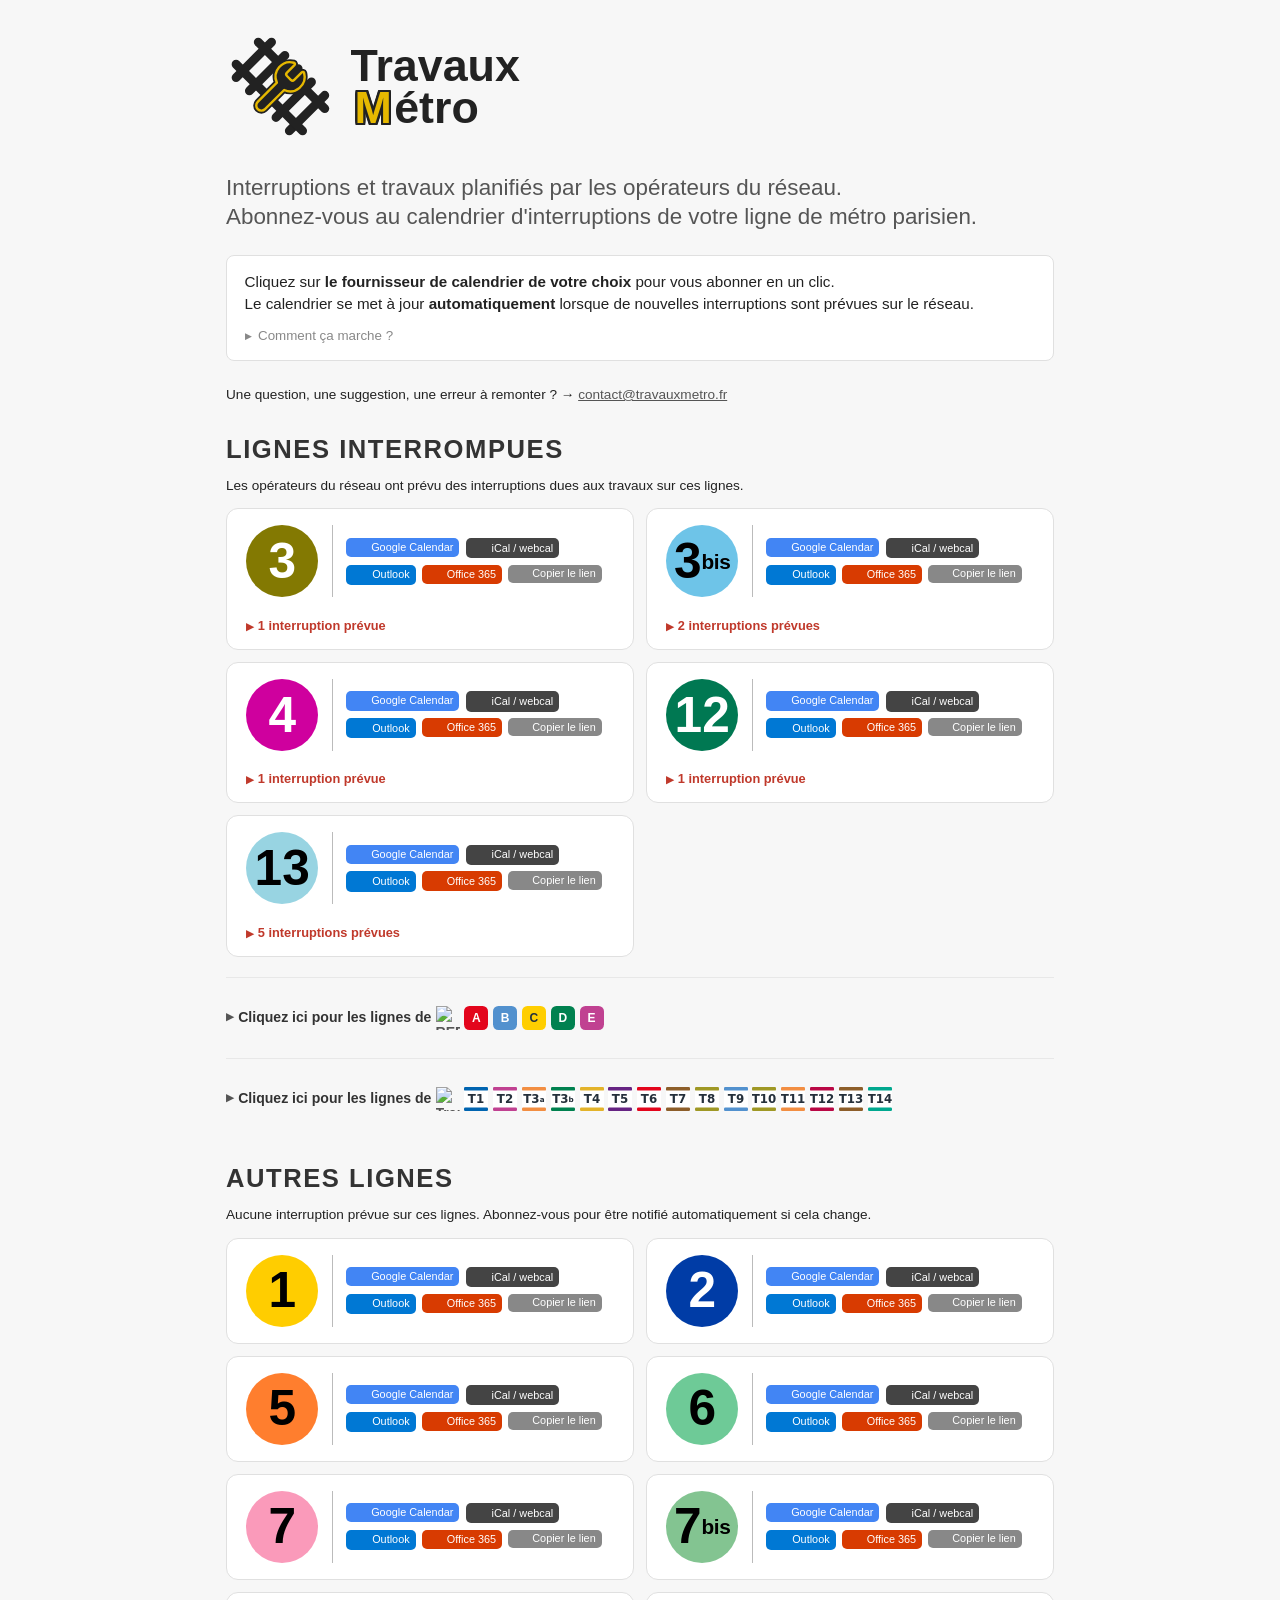
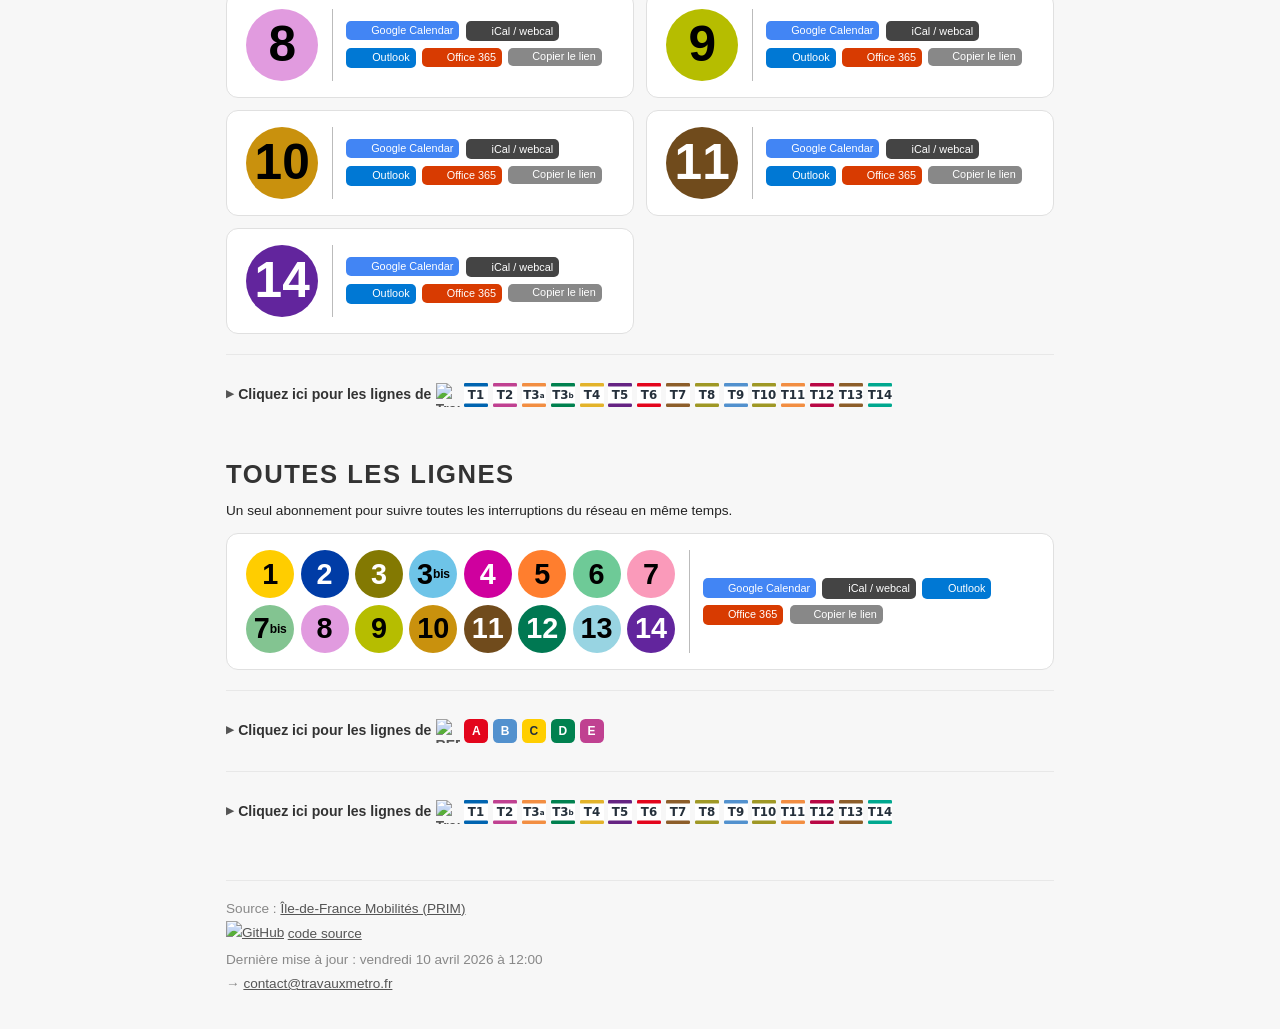
==== commit b67b1366: "fix: align T3a/T3b suffix letter with main chars Render the suffix as a tspan anchored to the right " ====
--- a/tests/golden/public/index.html
+++ b/tests/golden/public/index.html
@@ -659,7 +659,7 @@
 </details>
     <hr class="network-sep">
     <details class="rer-expand">
-  <summary><span class="rer-summary-text"><span class="rer-text-long">Cliquez ici pour les</span><span class="rer-text-short">Voir</span> lignes de</span><span class="rer-summary-badges"><img src="/icons/tram.svg" class="rer-inline-icon" alt="Tramway" width="24" height="24"><svg xmlns="http://www.w3.org/2000/svg" viewBox="0 0 283.46 283.46" class="badge badge-tram badge-sm" role="img" aria-label="Tram T1"><path fill="#fff" d="M0,28.35h283.46v226.76H0z"/><rect fill="#0064B0" width="283.46" height="42.52" rx="14.17"/><rect fill="#0064B0" width="283.46" height="42.52" rx="14.17" y="240.94"/><text x="141.73" y="141.73" text-anchor="middle" dominant-baseline="central" fill="#25303B" font-family="system-ui,-apple-system,Arial,sans-serif" font-weight="800" font-size="140">T1</text></svg><svg xmlns="http://www.w3.org/2000/svg" viewBox="0 0 283.46 283.46" class="badge badge-tram badge-sm" role="img" aria-label="Tram T2"><path fill="#fff" d="M0,28.35h283.46v226.76H0z"/><rect fill="#C04191" width="283.46" height="42.52" rx="14.17"/><rect fill="#C04191" width="283.46" height="42.52" rx="14.17" y="240.94"/><text x="141.73" y="141.73" text-anchor="middle" dominant-baseline="central" fill="#25303B" font-family="system-ui,-apple-system,Arial,sans-serif" font-weight="800" font-size="140">T2</text></svg><svg xmlns="http://www.w3.org/2000/svg" viewBox="0 0 283.46 283.46" class="badge badge-tram badge-sm" role="img" aria-label="Tram T3a"><path fill="#fff" d="M0,28.35h283.46v226.76H0z"/><rect fill="#F28E42" width="283.46" height="42.52" rx="14.17"/><rect fill="#F28E42" width="283.46" height="42.52" rx="14.17" y="240.94"/><text x="141.73" y="141.73" text-anchor="middle" dominant-baseline="central" fill="#25303B" font-family="system-ui,-apple-system,Arial,sans-serif" font-weight="800" font-size="140">T3<tspan font-size="95" dy="-15">a</tspan></text></svg><svg xmlns="http://www.w3.org/2000/svg" viewBox="0 0 283.46 283.46" class="badge badge-tram badge-sm" role="img" aria-label="Tram T3b"><path fill="#fff" d="M0,28.35h283.46v226.76H0z"/><rect fill="#00814F" width="283.46" height="42.52" rx="14.17"/><rect fill="#00814F" width="283.46" height="42.52" rx="14.17" y="240.94"/><text x="141.73" y="141.73" text-anchor="middle" dominant-baseline="central" fill="#25303B" font-family="system-ui,-apple-system,Arial,sans-serif" font-weight="800" font-size="140">T3<tspan font-size="95" dy="-15">b</tspan></text></svg><svg xmlns="http://www.w3.org/2000/svg" viewBox="0 0 283.46 283.46" class="badge badge-tram badge-sm" role="img" aria-label="Tram T4"><path fill="#fff" d="M0,28.35h283.46v226.76H0z"/><rect fill="#E3B32A" width="283.46" height="42.52" rx="14.17"/><rect fill="#E3B32A" width="283.46" height="42.52" rx="14.17" y="240.94"/><text x="141.73" y="141.73" text-anchor="middle" dominant-baseline="central" fill="#25303B" font-family="system-ui,-apple-system,Arial,sans-serif" font-weight="800" font-size="140">T4</text></svg><svg xmlns="http://www.w3.org/2000/svg" viewBox="0 0 283.46 283.46" class="badge badge-tram badge-sm" role="img" aria-label="Tram T5"><path fill="#fff" d="M0,28.35h283.46v226.76H0z"/><rect fill="#662483" width="283.46" height="42.52" rx="14.17"/><rect fill="#662483" width="283.46" height="42.52" rx="14.17" y="240.94"/><text x="141.73" y="141.73" text-anchor="middle" dominant-baseline="central" fill="#25303B" font-family="system-ui,-apple-system,Arial,sans-serif" font-weight="800" font-size="140">T5</text></svg><svg xmlns="http://www.w3.org/2000/svg" viewBox="0 0 283.46 283.46" class="badge badge-tram badge-sm" role="img" aria-label="Tram T6"><path fill="#fff" d="M0,28.35h283.46v226.76H0z"/><rect fill="#E3051C" width="283.46" height="42.52" rx="14.17"/><rect fill="#E3051C" width="283.46" height="42.52" rx="14.17" y="240.94"/><text x="141.73" y="141.73" text-anchor="middle" dominant-baseline="central" fill="#25303B" font-family="system-ui,-apple-system,Arial,sans-serif" font-weight="800" font-size="140">T6</text></svg><svg xmlns="http://www.w3.org/2000/svg" viewBox="0 0 283.46 283.46" class="badge badge-tram badge-sm" role="img" aria-label="Tram T7"><path fill="#fff" d="M0,28.35h283.46v226.76H0z"/><rect fill="#8D5E2A" width="283.46" height="42.52" rx="14.17"/><rect fill="#8D5E2A" width="283.46" height="42.52" rx="14.17" y="240.94"/><text x="141.73" y="141.73" text-anchor="middle" dominant-baseline="central" fill="#25303B" font-family="system-ui,-apple-system,Arial,sans-serif" font-weight="800" font-size="140">T7</text></svg><svg xmlns="http://www.w3.org/2000/svg" viewBox="0 0 283.46 283.46" class="badge badge-tram badge-sm" role="img" aria-label="Tram T8"><path fill="#fff" d="M0,28.35h283.46v226.76H0z"/><rect fill="#9F9825" width="283.46" height="42.52" rx="14.17"/><rect fill="#9F9825" width="283.46" height="42.52" rx="14.17" y="240.94"/><text x="141.73" y="141.73" text-anchor="middle" dominant-baseline="central" fill="#25303B" font-family="system-ui,-apple-system,Arial,sans-serif" font-weight="800" font-size="140">T8</text></svg><svg xmlns="http://www.w3.org/2000/svg" viewBox="0 0 283.46 283.46" class="badge badge-tram badge-sm" role="img" aria-label="Tram T9"><path fill="#fff" d="M0,28.35h283.46v226.76H0z"/><rect fill="#5291CE" width="283.46" height="42.52" rx="14.17"/><rect fill="#5291CE" width="283.46" height="42.52" rx="14.17" y="240.94"/><text x="141.73" y="141.73" text-anchor="middle" dominant-baseline="central" fill="#25303B" font-family="system-ui,-apple-system,Arial,sans-serif" font-weight="800" font-size="140">T9</text></svg><svg xmlns="http://www.w3.org/2000/svg" viewBox="0 0 283.46 283.46" class="badge badge-tram badge-sm" role="img" aria-label="Tram T10"><path fill="#fff" d="M0,28.35h283.46v226.76H0z"/><rect fill="#9F9825" width="283.46" height="42.52" rx="14.17"/><rect fill="#9F9825" width="283.46" height="42.52" rx="14.17" y="240.94"/><text x="141.73" y="141.73" text-anchor="middle" dominant-baseline="central" fill="#25303B" font-family="system-ui,-apple-system,Arial,sans-serif" font-weight="800" font-size="140">T10</text></svg><svg xmlns="http://www.w3.org/2000/svg" viewBox="0 0 283.46 283.46" class="badge badge-tram badge-sm" role="img" aria-label="Tram T11"><path fill="#fff" d="M0,28.35h283.46v226.76H0z"/><rect fill="#F28E42" width="283.46" height="42.52" rx="14.17"/><rect fill="#F28E42" width="283.46" height="42.52" rx="14.17" y="240.94"/><text x="141.73" y="141.73" text-anchor="middle" dominant-baseline="central" fill="#25303B" font-family="system-ui,-apple-system,Arial,sans-serif" font-weight="800" font-size="140">T11</text></svg><svg xmlns="http://www.w3.org/2000/svg" viewBox="0 0 283.46 283.46" class="badge badge-tram badge-sm" role="img" aria-label="Tram T12"><path fill="#fff" d="M0,28.35h283.46v226.76H0z"/><rect fill="#B90845" width="283.46" height="42.52" rx="14.17"/><rect fill="#B90845" width="283.46" height="42.52" rx="14.17" y="240.94"/><text x="141.73" y="141.73" text-anchor="middle" dominant-baseline="central" fill="#25303B" font-family="system-ui,-apple-system,Arial,sans-serif" font-weight="800" font-size="140">T12</text></svg><svg xmlns="http://www.w3.org/2000/svg" viewBox="0 0 283.46 283.46" class="badge badge-tram badge-sm" role="img" aria-label="Tram T13"><path fill="#fff" d="M0,28.35h283.46v226.76H0z"/><rect fill="#8D5E2A" width="283.46" height="42.52" rx="14.17"/><rect fill="#8D5E2A" width="283.46" height="42.52" rx="14.17" y="240.94"/><text x="141.73" y="141.73" text-anchor="middle" dominant-baseline="central" fill="#25303B" font-family="system-ui,-apple-system,Arial,sans-serif" font-weight="800" font-size="140">T13</text></svg><svg xmlns="http://www.w3.org/2000/svg" viewBox="0 0 283.46 283.46" class="badge badge-tram badge-sm" role="img" aria-label="Tram T14"><path fill="#fff" d="M0,28.35h283.46v226.76H0z"/><rect fill="#00A88F" width="283.46" height="42.52" rx="14.17"/><rect fill="#00A88F" width="283.46" height="42.52" rx="14.17" y="240.94"/><text x="141.73" y="141.73" text-anchor="middle" dominant-baseline="central" fill="#25303B" font-family="system-ui,-apple-system,Arial,sans-serif" font-weight="800" font-size="140">T14</text></svg></span></summary>
+  <summary><span class="rer-summary-text"><span class="rer-text-long">Cliquez ici pour les</span><span class="rer-text-short">Voir</span> lignes de</span><span class="rer-summary-badges"><img src="/icons/tram.svg" class="rer-inline-icon" alt="Tramway" width="24" height="24"><svg xmlns="http://www.w3.org/2000/svg" viewBox="0 0 283.46 283.46" class="badge badge-tram badge-sm" role="img" aria-label="Tram T1"><path fill="#fff" d="M0,28.35h283.46v226.76H0z"/><rect fill="#0064B0" width="283.46" height="42.52" rx="14.17"/><rect fill="#0064B0" width="283.46" height="42.52" rx="14.17" y="240.94"/><text x="141.73" y="141.73" text-anchor="middle" dominant-baseline="central" fill="#25303B" font-family="system-ui,-apple-system,Arial,sans-serif" font-weight="800" font-size="140">T1</text></svg><svg xmlns="http://www.w3.org/2000/svg" viewBox="0 0 283.46 283.46" class="badge badge-tram badge-sm" role="img" aria-label="Tram T2"><path fill="#fff" d="M0,28.35h283.46v226.76H0z"/><rect fill="#C04191" width="283.46" height="42.52" rx="14.17"/><rect fill="#C04191" width="283.46" height="42.52" rx="14.17" y="240.94"/><text x="141.73" y="141.73" text-anchor="middle" dominant-baseline="central" fill="#25303B" font-family="system-ui,-apple-system,Arial,sans-serif" font-weight="800" font-size="140">T2</text></svg><svg xmlns="http://www.w3.org/2000/svg" viewBox="0 0 283.46 283.46" class="badge badge-tram badge-sm" role="img" aria-label="Tram T3a"><path fill="#fff" d="M0,28.35h283.46v226.76H0z"/><rect fill="#F28E42" width="283.46" height="42.52" rx="14.17"/><rect fill="#F28E42" width="283.46" height="42.52" rx="14.17" y="240.94"/><text x="110" y="141.73" text-anchor="middle" dominant-baseline="central" fill="#25303B" font-family="system-ui,-apple-system,Arial,sans-serif" font-weight="800" font-size="140">T3<tspan x="268" y="141.73" text-anchor="end" font-size="85">a</tspan></text></svg><svg xmlns="http://www.w3.org/2000/svg" viewBox="0 0 283.46 283.46" class="badge badge-tram badge-sm" role="img" aria-label="Tram T3b"><path fill="#fff" d="M0,28.35h283.46v226.76H0z"/><rect fill="#00814F" width="283.46" height="42.52" rx="14.17"/><rect fill="#00814F" width="283.46" height="42.52" rx="14.17" y="240.94"/><text x="110" y="141.73" text-anchor="middle" dominant-baseline="central" fill="#25303B" font-family="system-ui,-apple-system,Arial,sans-serif" font-weight="800" font-size="140">T3<tspan x="268" y="141.73" text-anchor="end" font-size="85">b</tspan></text></svg><svg xmlns="http://www.w3.org/2000/svg" viewBox="0 0 283.46 283.46" class="badge badge-tram badge-sm" role="img" aria-label="Tram T4"><path fill="#fff" d="M0,28.35h283.46v226.76H0z"/><rect fill="#E3B32A" width="283.46" height="42.52" rx="14.17"/><rect fill="#E3B32A" width="283.46" height="42.52" rx="14.17" y="240.94"/><text x="141.73" y="141.73" text-anchor="middle" dominant-baseline="central" fill="#25303B" font-family="system-ui,-apple-system,Arial,sans-serif" font-weight="800" font-size="140">T4</text></svg><svg xmlns="http://www.w3.org/2000/svg" viewBox="0 0 283.46 283.46" class="badge badge-tram badge-sm" role="img" aria-label="Tram T5"><path fill="#fff" d="M0,28.35h283.46v226.76H0z"/><rect fill="#662483" width="283.46" height="42.52" rx="14.17"/><rect fill="#662483" width="283.46" height="42.52" rx="14.17" y="240.94"/><text x="141.73" y="141.73" text-anchor="middle" dominant-baseline="central" fill="#25303B" font-family="system-ui,-apple-system,Arial,sans-serif" font-weight="800" font-size="140">T5</text></svg><svg xmlns="http://www.w3.org/2000/svg" viewBox="0 0 283.46 283.46" class="badge badge-tram badge-sm" role="img" aria-label="Tram T6"><path fill="#fff" d="M0,28.35h283.46v226.76H0z"/><rect fill="#E3051C" width="283.46" height="42.52" rx="14.17"/><rect fill="#E3051C" width="283.46" height="42.52" rx="14.17" y="240.94"/><text x="141.73" y="141.73" text-anchor="middle" dominant-baseline="central" fill="#25303B" font-family="system-ui,-apple-system,Arial,sans-serif" font-weight="800" font-size="140">T6</text></svg><svg xmlns="http://www.w3.org/2000/svg" viewBox="0 0 283.46 283.46" class="badge badge-tram badge-sm" role="img" aria-label="Tram T7"><path fill="#fff" d="M0,28.35h283.46v226.76H0z"/><rect fill="#8D5E2A" width="283.46" height="42.52" rx="14.17"/><rect fill="#8D5E2A" width="283.46" height="42.52" rx="14.17" y="240.94"/><text x="141.73" y="141.73" text-anchor="middle" dominant-baseline="central" fill="#25303B" font-family="system-ui,-apple-system,Arial,sans-serif" font-weight="800" font-size="140">T7</text></svg><svg xmlns="http://www.w3.org/2000/svg" viewBox="0 0 283.46 283.46" class="badge badge-tram badge-sm" role="img" aria-label="Tram T8"><path fill="#fff" d="M0,28.35h283.46v226.76H0z"/><rect fill="#9F9825" width="283.46" height="42.52" rx="14.17"/><rect fill="#9F9825" width="283.46" height="42.52" rx="14.17" y="240.94"/><text x="141.73" y="141.73" text-anchor="middle" dominant-baseline="central" fill="#25303B" font-family="system-ui,-apple-system,Arial,sans-serif" font-weight="800" font-size="140">T8</text></svg><svg xmlns="http://www.w3.org/2000/svg" viewBox="0 0 283.46 283.46" class="badge badge-tram badge-sm" role="img" aria-label="Tram T9"><path fill="#fff" d="M0,28.35h283.46v226.76H0z"/><rect fill="#5291CE" width="283.46" height="42.52" rx="14.17"/><rect fill="#5291CE" width="283.46" height="42.52" rx="14.17" y="240.94"/><text x="141.73" y="141.73" text-anchor="middle" dominant-baseline="central" fill="#25303B" font-family="system-ui,-apple-system,Arial,sans-serif" font-weight="800" font-size="140">T9</text></svg><svg xmlns="http://www.w3.org/2000/svg" viewBox="0 0 283.46 283.46" class="badge badge-tram badge-sm" role="img" aria-label="Tram T10"><path fill="#fff" d="M0,28.35h283.46v226.76H0z"/><rect fill="#9F9825" width="283.46" height="42.52" rx="14.17"/><rect fill="#9F9825" width="283.46" height="42.52" rx="14.17" y="240.94"/><text x="141.73" y="141.73" text-anchor="middle" dominant-baseline="central" fill="#25303B" font-family="system-ui,-apple-system,Arial,sans-serif" font-weight="800" font-size="140">T10</text></svg><svg xmlns="http://www.w3.org/2000/svg" viewBox="0 0 283.46 283.46" class="badge badge-tram badge-sm" role="img" aria-label="Tram T11"><path fill="#fff" d="M0,28.35h283.46v226.76H0z"/><rect fill="#F28E42" width="283.46" height="42.52" rx="14.17"/><rect fill="#F28E42" width="283.46" height="42.52" rx="14.17" y="240.94"/><text x="141.73" y="141.73" text-anchor="middle" dominant-baseline="central" fill="#25303B" font-family="system-ui,-apple-system,Arial,sans-serif" font-weight="800" font-size="140">T11</text></svg><svg xmlns="http://www.w3.org/2000/svg" viewBox="0 0 283.46 283.46" class="badge badge-tram badge-sm" role="img" aria-label="Tram T12"><path fill="#fff" d="M0,28.35h283.46v226.76H0z"/><rect fill="#B90845" width="283.46" height="42.52" rx="14.17"/><rect fill="#B90845" width="283.46" height="42.52" rx="14.17" y="240.94"/><text x="141.73" y="141.73" text-anchor="middle" dominant-baseline="central" fill="#25303B" font-family="system-ui,-apple-system,Arial,sans-serif" font-weight="800" font-size="140">T12</text></svg><svg xmlns="http://www.w3.org/2000/svg" viewBox="0 0 283.46 283.46" class="badge badge-tram badge-sm" role="img" aria-label="Tram T13"><path fill="#fff" d="M0,28.35h283.46v226.76H0z"/><rect fill="#8D5E2A" width="283.46" height="42.52" rx="14.17"/><rect fill="#8D5E2A" width="283.46" height="42.52" rx="14.17" y="240.94"/><text x="141.73" y="141.73" text-anchor="middle" dominant-baseline="central" fill="#25303B" font-family="system-ui,-apple-system,Arial,sans-serif" font-weight="800" font-size="140">T13</text></svg><svg xmlns="http://www.w3.org/2000/svg" viewBox="0 0 283.46 283.46" class="badge badge-tram badge-sm" role="img" aria-label="Tram T14"><path fill="#fff" d="M0,28.35h283.46v226.76H0z"/><rect fill="#00A88F" width="283.46" height="42.52" rx="14.17"/><rect fill="#00A88F" width="283.46" height="42.52" rx="14.17" y="240.94"/><text x="141.73" y="141.73" text-anchor="middle" dominant-baseline="central" fill="#25303B" font-family="system-ui,-apple-system,Arial,sans-serif" font-weight="800" font-size="140">T14</text></svg></span></summary>
   
   <div class="lines-grid">
     <div class="line-row" data-line="T4">
@@ -818,7 +818,7 @@
     
     <hr class="network-sep">
     <details class="rer-expand">
-  <summary><span class="rer-summary-text"><span class="rer-text-long">Cliquez ici pour les</span><span class="rer-text-short">Voir</span> lignes de</span><span class="rer-summary-badges"><img src="/icons/tram.svg" class="rer-inline-icon" alt="Tramway" width="24" height="24"><svg xmlns="http://www.w3.org/2000/svg" viewBox="0 0 283.46 283.46" class="badge badge-tram badge-sm" role="img" aria-label="Tram T1"><path fill="#fff" d="M0,28.35h283.46v226.76H0z"/><rect fill="#0064B0" width="283.46" height="42.52" rx="14.17"/><rect fill="#0064B0" width="283.46" height="42.52" rx="14.17" y="240.94"/><text x="141.73" y="141.73" text-anchor="middle" dominant-baseline="central" fill="#25303B" font-family="system-ui,-apple-system,Arial,sans-serif" font-weight="800" font-size="140">T1</text></svg><svg xmlns="http://www.w3.org/2000/svg" viewBox="0 0 283.46 283.46" class="badge badge-tram badge-sm" role="img" aria-label="Tram T2"><path fill="#fff" d="M0,28.35h283.46v226.76H0z"/><rect fill="#C04191" width="283.46" height="42.52" rx="14.17"/><rect fill="#C04191" width="283.46" height="42.52" rx="14.17" y="240.94"/><text x="141.73" y="141.73" text-anchor="middle" dominant-baseline="central" fill="#25303B" font-family="system-ui,-apple-system,Arial,sans-serif" font-weight="800" font-size="140">T2</text></svg><svg xmlns="http://www.w3.org/2000/svg" viewBox="0 0 283.46 283.46" class="badge badge-tram badge-sm" role="img" aria-label="Tram T3a"><path fill="#fff" d="M0,28.35h283.46v226.76H0z"/><rect fill="#F28E42" width="283.46" height="42.52" rx="14.17"/><rect fill="#F28E42" width="283.46" height="42.52" rx="14.17" y="240.94"/><text x="141.73" y="141.73" text-anchor="middle" dominant-baseline="central" fill="#25303B" font-family="system-ui,-apple-system,Arial,sans-serif" font-weight="800" font-size="140">T3<tspan font-size="95" dy="-15">a</tspan></text></svg><svg xmlns="http://www.w3.org/2000/svg" viewBox="0 0 283.46 283.46" class="badge badge-tram badge-sm" role="img" aria-label="Tram T3b"><path fill="#fff" d="M0,28.35h283.46v226.76H0z"/><rect fill="#00814F" width="283.46" height="42.52" rx="14.17"/><rect fill="#00814F" width="283.46" height="42.52" rx="14.17" y="240.94"/><text x="141.73" y="141.73" text-anchor="middle" dominant-baseline="central" fill="#25303B" font-family="system-ui,-apple-system,Arial,sans-serif" font-weight="800" font-size="140">T3<tspan font-size="95" dy="-15">b</tspan></text></svg><svg xmlns="http://www.w3.org/2000/svg" viewBox="0 0 283.46 283.46" class="badge badge-tram badge-sm" role="img" aria-label="Tram T4"><path fill="#fff" d="M0,28.35h283.46v226.76H0z"/><rect fill="#E3B32A" width="283.46" height="42.52" rx="14.17"/><rect fill="#E3B32A" width="283.46" height="42.52" rx="14.17" y="240.94"/><text x="141.73" y="141.73" text-anchor="middle" dominant-baseline="central" fill="#25303B" font-family="system-ui,-apple-system,Arial,sans-serif" font-weight="800" font-size="140">T4</text></svg><svg xmlns="http://www.w3.org/2000/svg" viewBox="0 0 283.46 283.46" class="badge badge-tram badge-sm" role="img" aria-label="Tram T5"><path fill="#fff" d="M0,28.35h283.46v226.76H0z"/><rect fill="#662483" width="283.46" height="42.52" rx="14.17"/><rect fill="#662483" width="283.46" height="42.52" rx="14.17" y="240.94"/><text x="141.73" y="141.73" text-anchor="middle" dominant-baseline="central" fill="#25303B" font-family="system-ui,-apple-system,Arial,sans-serif" font-weight="800" font-size="140">T5</text></svg><svg xmlns="http://www.w3.org/2000/svg" viewBox="0 0 283.46 283.46" class="badge badge-tram badge-sm" role="img" aria-label="Tram T6"><path fill="#fff" d="M0,28.35h283.46v226.76H0z"/><rect fill="#E3051C" width="283.46" height="42.52" rx="14.17"/><rect fill="#E3051C" width="283.46" height="42.52" rx="14.17" y="240.94"/><text x="141.73" y="141.73" text-anchor="middle" dominant-baseline="central" fill="#25303B" font-family="system-ui,-apple-system,Arial,sans-serif" font-weight="800" font-size="140">T6</text></svg><svg xmlns="http://www.w3.org/2000/svg" viewBox="0 0 283.46 283.46" class="badge badge-tram badge-sm" role="img" aria-label="Tram T7"><path fill="#fff" d="M0,28.35h283.46v226.76H0z"/><rect fill="#8D5E2A" width="283.46" height="42.52" rx="14.17"/><rect fill="#8D5E2A" width="283.46" height="42.52" rx="14.17" y="240.94"/><text x="141.73" y="141.73" text-anchor="middle" dominant-baseline="central" fill="#25303B" font-family="system-ui,-apple-system,Arial,sans-serif" font-weight="800" font-size="140">T7</text></svg><svg xmlns="http://www.w3.org/2000/svg" viewBox="0 0 283.46 283.46" class="badge badge-tram badge-sm" role="img" aria-label="Tram T8"><path fill="#fff" d="M0,28.35h283.46v226.76H0z"/><rect fill="#9F9825" width="283.46" height="42.52" rx="14.17"/><rect fill="#9F9825" width="283.46" height="42.52" rx="14.17" y="240.94"/><text x="141.73" y="141.73" text-anchor="middle" dominant-baseline="central" fill="#25303B" font-family="system-ui,-apple-system,Arial,sans-serif" font-weight="800" font-size="140">T8</text></svg><svg xmlns="http://www.w3.org/2000/svg" viewBox="0 0 283.46 283.46" class="badge badge-tram badge-sm" role="img" aria-label="Tram T9"><path fill="#fff" d="M0,28.35h283.46v226.76H0z"/><rect fill="#5291CE" width="283.46" height="42.52" rx="14.17"/><rect fill="#5291CE" width="283.46" height="42.52" rx="14.17" y="240.94"/><text x="141.73" y="141.73" text-anchor="middle" dominant-baseline="central" fill="#25303B" font-family="system-ui,-apple-system,Arial,sans-serif" font-weight="800" font-size="140">T9</text></svg><svg xmlns="http://www.w3.org/2000/svg" viewBox="0 0 283.46 283.46" class="badge badge-tram badge-sm" role="img" aria-label="Tram T10"><path fill="#fff" d="M0,28.35h283.46v226.76H0z"/><rect fill="#9F9825" width="283.46" height="42.52" rx="14.17"/><rect fill="#9F9825" width="283.46" height="42.52" rx="14.17" y="240.94"/><text x="141.73" y="141.73" text-anchor="middle" dominant-baseline="central" fill="#25303B" font-family="system-ui,-apple-system,Arial,sans-serif" font-weight="800" font-size="140">T10</text></svg><svg xmlns="http://www.w3.org/2000/svg" viewBox="0 0 283.46 283.46" class="badge badge-tram badge-sm" role="img" aria-label="Tram T11"><path fill="#fff" d="M0,28.35h283.46v226.76H0z"/><rect fill="#F28E42" width="283.46" height="42.52" rx="14.17"/><rect fill="#F28E42" width="283.46" height="42.52" rx="14.17" y="240.94"/><text x="141.73" y="141.73" text-anchor="middle" dominant-baseline="central" fill="#25303B" font-family="system-ui,-apple-system,Arial,sans-serif" font-weight="800" font-size="140">T11</text></svg><svg xmlns="http://www.w3.org/2000/svg" viewBox="0 0 283.46 283.46" class="badge badge-tram badge-sm" role="img" aria-label="Tram T12"><path fill="#fff" d="M0,28.35h283.46v226.76H0z"/><rect fill="#B90845" width="283.46" height="42.52" rx="14.17"/><rect fill="#B90845" width="283.46" height="42.52" rx="14.17" y="240.94"/><text x="141.73" y="141.73" text-anchor="middle" dominant-baseline="central" fill="#25303B" font-family="system-ui,-apple-system,Arial,sans-serif" font-weight="800" font-size="140">T12</text></svg><svg xmlns="http://www.w3.org/2000/svg" viewBox="0 0 283.46 283.46" class="badge badge-tram badge-sm" role="img" aria-label="Tram T13"><path fill="#fff" d="M0,28.35h283.46v226.76H0z"/><rect fill="#8D5E2A" width="283.46" height="42.52" rx="14.17"/><rect fill="#8D5E2A" width="283.46" height="42.52" rx="14.17" y="240.94"/><text x="141.73" y="141.73" text-anchor="middle" dominant-baseline="central" fill="#25303B" font-family="system-ui,-apple-system,Arial,sans-serif" font-weight="800" font-size="140">T13</text></svg><svg xmlns="http://www.w3.org/2000/svg" viewBox="0 0 283.46 283.46" class="badge badge-tram badge-sm" role="img" aria-label="Tram T14"><path fill="#fff" d="M0,28.35h283.46v226.76H0z"/><rect fill="#00A88F" width="283.46" height="42.52" rx="14.17"/><rect fill="#00A88F" width="283.46" height="42.52" rx="14.17" y="240.94"/><text x="141.73" y="141.73" text-anchor="middle" dominant-baseline="central" fill="#25303B" font-family="system-ui,-apple-system,Arial,sans-serif" font-weight="800" font-size="140">T14</text></svg></span></summary>
+  <summary><span class="rer-summary-text"><span class="rer-text-long">Cliquez ici pour les</span><span class="rer-text-short">Voir</span> lignes de</span><span class="rer-summary-badges"><img src="/icons/tram.svg" class="rer-inline-icon" alt="Tramway" width="24" height="24"><svg xmlns="http://www.w3.org/2000/svg" viewBox="0 0 283.46 283.46" class="badge badge-tram badge-sm" role="img" aria-label="Tram T1"><path fill="#fff" d="M0,28.35h283.46v226.76H0z"/><rect fill="#0064B0" width="283.46" height="42.52" rx="14.17"/><rect fill="#0064B0" width="283.46" height="42.52" rx="14.17" y="240.94"/><text x="141.73" y="141.73" text-anchor="middle" dominant-baseline="central" fill="#25303B" font-family="system-ui,-apple-system,Arial,sans-serif" font-weight="800" font-size="140">T1</text></svg><svg xmlns="http://www.w3.org/2000/svg" viewBox="0 0 283.46 283.46" class="badge badge-tram badge-sm" role="img" aria-label="Tram T2"><path fill="#fff" d="M0,28.35h283.46v226.76H0z"/><rect fill="#C04191" width="283.46" height="42.52" rx="14.17"/><rect fill="#C04191" width="283.46" height="42.52" rx="14.17" y="240.94"/><text x="141.73" y="141.73" text-anchor="middle" dominant-baseline="central" fill="#25303B" font-family="system-ui,-apple-system,Arial,sans-serif" font-weight="800" font-size="140">T2</text></svg><svg xmlns="http://www.w3.org/2000/svg" viewBox="0 0 283.46 283.46" class="badge badge-tram badge-sm" role="img" aria-label="Tram T3a"><path fill="#fff" d="M0,28.35h283.46v226.76H0z"/><rect fill="#F28E42" width="283.46" height="42.52" rx="14.17"/><rect fill="#F28E42" width="283.46" height="42.52" rx="14.17" y="240.94"/><text x="110" y="141.73" text-anchor="middle" dominant-baseline="central" fill="#25303B" font-family="system-ui,-apple-system,Arial,sans-serif" font-weight="800" font-size="140">T3<tspan x="268" y="141.73" text-anchor="end" font-size="85">a</tspan></text></svg><svg xmlns="http://www.w3.org/2000/svg" viewBox="0 0 283.46 283.46" class="badge badge-tram badge-sm" role="img" aria-label="Tram T3b"><path fill="#fff" d="M0,28.35h283.46v226.76H0z"/><rect fill="#00814F" width="283.46" height="42.52" rx="14.17"/><rect fill="#00814F" width="283.46" height="42.52" rx="14.17" y="240.94"/><text x="110" y="141.73" text-anchor="middle" dominant-baseline="central" fill="#25303B" font-family="system-ui,-apple-system,Arial,sans-serif" font-weight="800" font-size="140">T3<tspan x="268" y="141.73" text-anchor="end" font-size="85">b</tspan></text></svg><svg xmlns="http://www.w3.org/2000/svg" viewBox="0 0 283.46 283.46" class="badge badge-tram badge-sm" role="img" aria-label="Tram T4"><path fill="#fff" d="M0,28.35h283.46v226.76H0z"/><rect fill="#E3B32A" width="283.46" height="42.52" rx="14.17"/><rect fill="#E3B32A" width="283.46" height="42.52" rx="14.17" y="240.94"/><text x="141.73" y="141.73" text-anchor="middle" dominant-baseline="central" fill="#25303B" font-family="system-ui,-apple-system,Arial,sans-serif" font-weight="800" font-size="140">T4</text></svg><svg xmlns="http://www.w3.org/2000/svg" viewBox="0 0 283.46 283.46" class="badge badge-tram badge-sm" role="img" aria-label="Tram T5"><path fill="#fff" d="M0,28.35h283.46v226.76H0z"/><rect fill="#662483" width="283.46" height="42.52" rx="14.17"/><rect fill="#662483" width="283.46" height="42.52" rx="14.17" y="240.94"/><text x="141.73" y="141.73" text-anchor="middle" dominant-baseline="central" fill="#25303B" font-family="system-ui,-apple-system,Arial,sans-serif" font-weight="800" font-size="140">T5</text></svg><svg xmlns="http://www.w3.org/2000/svg" viewBox="0 0 283.46 283.46" class="badge badge-tram badge-sm" role="img" aria-label="Tram T6"><path fill="#fff" d="M0,28.35h283.46v226.76H0z"/><rect fill="#E3051C" width="283.46" height="42.52" rx="14.17"/><rect fill="#E3051C" width="283.46" height="42.52" rx="14.17" y="240.94"/><text x="141.73" y="141.73" text-anchor="middle" dominant-baseline="central" fill="#25303B" font-family="system-ui,-apple-system,Arial,sans-serif" font-weight="800" font-size="140">T6</text></svg><svg xmlns="http://www.w3.org/2000/svg" viewBox="0 0 283.46 283.46" class="badge badge-tram badge-sm" role="img" aria-label="Tram T7"><path fill="#fff" d="M0,28.35h283.46v226.76H0z"/><rect fill="#8D5E2A" width="283.46" height="42.52" rx="14.17"/><rect fill="#8D5E2A" width="283.46" height="42.52" rx="14.17" y="240.94"/><text x="141.73" y="141.73" text-anchor="middle" dominant-baseline="central" fill="#25303B" font-family="system-ui,-apple-system,Arial,sans-serif" font-weight="800" font-size="140">T7</text></svg><svg xmlns="http://www.w3.org/2000/svg" viewBox="0 0 283.46 283.46" class="badge badge-tram badge-sm" role="img" aria-label="Tram T8"><path fill="#fff" d="M0,28.35h283.46v226.76H0z"/><rect fill="#9F9825" width="283.46" height="42.52" rx="14.17"/><rect fill="#9F9825" width="283.46" height="42.52" rx="14.17" y="240.94"/><text x="141.73" y="141.73" text-anchor="middle" dominant-baseline="central" fill="#25303B" font-family="system-ui,-apple-system,Arial,sans-serif" font-weight="800" font-size="140">T8</text></svg><svg xmlns="http://www.w3.org/2000/svg" viewBox="0 0 283.46 283.46" class="badge badge-tram badge-sm" role="img" aria-label="Tram T9"><path fill="#fff" d="M0,28.35h283.46v226.76H0z"/><rect fill="#5291CE" width="283.46" height="42.52" rx="14.17"/><rect fill="#5291CE" width="283.46" height="42.52" rx="14.17" y="240.94"/><text x="141.73" y="141.73" text-anchor="middle" dominant-baseline="central" fill="#25303B" font-family="system-ui,-apple-system,Arial,sans-serif" font-weight="800" font-size="140">T9</text></svg><svg xmlns="http://www.w3.org/2000/svg" viewBox="0 0 283.46 283.46" class="badge badge-tram badge-sm" role="img" aria-label="Tram T10"><path fill="#fff" d="M0,28.35h283.46v226.76H0z"/><rect fill="#9F9825" width="283.46" height="42.52" rx="14.17"/><rect fill="#9F9825" width="283.46" height="42.52" rx="14.17" y="240.94"/><text x="141.73" y="141.73" text-anchor="middle" dominant-baseline="central" fill="#25303B" font-family="system-ui,-apple-system,Arial,sans-serif" font-weight="800" font-size="140">T10</text></svg><svg xmlns="http://www.w3.org/2000/svg" viewBox="0 0 283.46 283.46" class="badge badge-tram badge-sm" role="img" aria-label="Tram T11"><path fill="#fff" d="M0,28.35h283.46v226.76H0z"/><rect fill="#F28E42" width="283.46" height="42.52" rx="14.17"/><rect fill="#F28E42" width="283.46" height="42.52" rx="14.17" y="240.94"/><text x="141.73" y="141.73" text-anchor="middle" dominant-baseline="central" fill="#25303B" font-family="system-ui,-apple-system,Arial,sans-serif" font-weight="800" font-size="140">T11</text></svg><svg xmlns="http://www.w3.org/2000/svg" viewBox="0 0 283.46 283.46" class="badge badge-tram badge-sm" role="img" aria-label="Tram T12"><path fill="#fff" d="M0,28.35h283.46v226.76H0z"/><rect fill="#B90845" width="283.46" height="42.52" rx="14.17"/><rect fill="#B90845" width="283.46" height="42.52" rx="14.17" y="240.94"/><text x="141.73" y="141.73" text-anchor="middle" dominant-baseline="central" fill="#25303B" font-family="system-ui,-apple-system,Arial,sans-serif" font-weight="800" font-size="140">T12</text></svg><svg xmlns="http://www.w3.org/2000/svg" viewBox="0 0 283.46 283.46" class="badge badge-tram badge-sm" role="img" aria-label="Tram T13"><path fill="#fff" d="M0,28.35h283.46v226.76H0z"/><rect fill="#8D5E2A" width="283.46" height="42.52" rx="14.17"/><rect fill="#8D5E2A" width="283.46" height="42.52" rx="14.17" y="240.94"/><text x="141.73" y="141.73" text-anchor="middle" dominant-baseline="central" fill="#25303B" font-family="system-ui,-apple-system,Arial,sans-serif" font-weight="800" font-size="140">T13</text></svg><svg xmlns="http://www.w3.org/2000/svg" viewBox="0 0 283.46 283.46" class="badge badge-tram badge-sm" role="img" aria-label="Tram T14"><path fill="#fff" d="M0,28.35h283.46v226.76H0z"/><rect fill="#00A88F" width="283.46" height="42.52" rx="14.17"/><rect fill="#00A88F" width="283.46" height="42.52" rx="14.17" y="240.94"/><text x="141.73" y="141.73" text-anchor="middle" dominant-baseline="central" fill="#25303B" font-family="system-ui,-apple-system,Arial,sans-serif" font-weight="800" font-size="140">T14</text></svg></span></summary>
   
   <div class="lines-grid">
     <div class="line-row">
@@ -837,14 +837,14 @@
     </div>
     <div class="line-row">
       <div class="line-header">
-        <svg xmlns="http://www.w3.org/2000/svg" viewBox="0 0 283.46 283.46" class="badge badge-tram" role="img" aria-label="Tram T3a"><path fill="#fff" d="M0,28.35h283.46v226.76H0z"/><rect fill="#F28E42" width="283.46" height="42.52" rx="14.17"/><rect fill="#F28E42" width="283.46" height="42.52" rx="14.17" y="240.94"/><text x="141.73" y="141.73" text-anchor="middle" dominant-baseline="central" fill="#25303B" font-family="system-ui,-apple-system,Arial,sans-serif" font-weight="800" font-size="140">T3<tspan font-size="95" dy="-15">a</tspan></text></svg>
+        <svg xmlns="http://www.w3.org/2000/svg" viewBox="0 0 283.46 283.46" class="badge badge-tram" role="img" aria-label="Tram T3a"><path fill="#fff" d="M0,28.35h283.46v226.76H0z"/><rect fill="#F28E42" width="283.46" height="42.52" rx="14.17"/><rect fill="#F28E42" width="283.46" height="42.52" rx="14.17" y="240.94"/><text x="110" y="141.73" text-anchor="middle" dominant-baseline="central" fill="#25303B" font-family="system-ui,-apple-system,Arial,sans-serif" font-weight="800" font-size="140">T3<tspan x="268" y="141.73" text-anchor="end" font-size="85">a</tspan></text></svg>
         <div class="line-vsep"></div>
         <div class="line-actions"><a class="sub-btn google" href="https://calendar.google.com/calendar/render?cid=webcal%3A%2F%2Ftravauxmetro.fr%2Fligne-T3a.ics" target="_blank" rel="noopener" data-umami-event="subscribe-google" data-umami-event-line="T3a"><img src="/icons/googlecalendar.svg" width="15" height="15" alt="" style="margin-right:.35em;flex-shrink:0">Google Calendar</a><a class="sub-btn webcal" href="webcal://travauxmetro.fr/ligne-T3a.ics" data-umami-event="subscribe-webcal" data-umami-event-line="T3a"><img src="/icons/apple.svg" width="16" height="16" alt="" style="margin-right:.35em;flex-shrink:0">iCal / webcal</a><a class="sub-btn outlook" href="https://outlook.live.com/calendar/0/addfromweb?url=https%3A%2F%2Ftravauxmetro.fr%2Fligne-T3a.ics" target="_blank" rel="noopener" data-umami-event="subscribe-outlook" data-umami-event-line="T3a"><img src="/icons/outlook.svg" width="16" height="16" alt="" style="margin-right:.35em;flex-shrink:0">Outlook</a><a class="sub-btn o365" href="https://outlook.office.com/calendar/addfromweb?url=https%3A%2F%2Ftravauxmetro.fr%2Fligne-T3a.ics" target="_blank" rel="noopener" data-umami-event="subscribe-o365" data-umami-event-line="T3a"><img src="/icons/office365.svg" width="15" height="15" alt="" style="margin-right:.35em;flex-shrink:0">Office 365</a><button class="sub-btn copy" onclick="copyUrl('https://travauxmetro.fr/ligne-T3a.ics',this)" data-umami-event="copy-url" data-umami-event-line="T3a"><img src="/icons/copy.svg" width="14" height="14" alt="" style="margin-right:.35em;flex-shrink:0">Copier le lien</button></div>
       </div>
     </div>
     <div class="line-row">
       <div class="line-header">
-        <svg xmlns="http://www.w3.org/2000/svg" viewBox="0 0 283.46 283.46" class="badge badge-tram" role="img" aria-label="Tram T3b"><path fill="#fff" d="M0,28.35h283.46v226.76H0z"/><rect fill="#00814F" width="283.46" height="42.52" rx="14.17"/><rect fill="#00814F" width="283.46" height="42.52" rx="14.17" y="240.94"/><text x="141.73" y="141.73" text-anchor="middle" dominant-baseline="central" fill="#25303B" font-family="system-ui,-apple-system,Arial,sans-serif" font-weight="800" font-size="140">T3<tspan font-size="95" dy="-15">b</tspan></text></svg>
+        <svg xmlns="http://www.w3.org/2000/svg" viewBox="0 0 283.46 283.46" class="badge badge-tram" role="img" aria-label="Tram T3b"><path fill="#fff" d="M0,28.35h283.46v226.76H0z"/><rect fill="#00814F" width="283.46" height="42.52" rx="14.17"/><rect fill="#00814F" width="283.46" height="42.52" rx="14.17" y="240.94"/><text x="110" y="141.73" text-anchor="middle" dominant-baseline="central" fill="#25303B" font-family="system-ui,-apple-system,Arial,sans-serif" font-weight="800" font-size="140">T3<tspan x="268" y="141.73" text-anchor="end" font-size="85">b</tspan></text></svg>
         <div class="line-vsep"></div>
         <div class="line-actions"><a class="sub-btn google" href="https://calendar.google.com/calendar/render?cid=webcal%3A%2F%2Ftravauxmetro.fr%2Fligne-T3b.ics" target="_blank" rel="noopener" data-umami-event="subscribe-google" data-umami-event-line="T3b"><img src="/icons/googlecalendar.svg" width="15" height="15" alt="" style="margin-right:.35em;flex-shrink:0">Google Calendar</a><a class="sub-btn webcal" href="webcal://travauxmetro.fr/ligne-T3b.ics" data-umami-event="subscribe-webcal" data-umami-event-line="T3b"><img src="/icons/apple.svg" width="16" height="16" alt="" style="margin-right:.35em;flex-shrink:0">iCal / webcal</a><a class="sub-btn outlook" href="https://outlook.live.com/calendar/0/addfromweb?url=https%3A%2F%2Ftravauxmetro.fr%2Fligne-T3b.ics" target="_blank" rel="noopener" data-umami-event="subscribe-outlook" data-umami-event-line="T3b"><img src="/icons/outlook.svg" width="16" height="16" alt="" style="margin-right:.35em;flex-shrink:0">Outlook</a><a class="sub-btn o365" href="https://outlook.office.com/calendar/addfromweb?url=https%3A%2F%2Ftravauxmetro.fr%2Fligne-T3b.ics" target="_blank" rel="noopener" data-umami-event="subscribe-o365" data-umami-event-line="T3b"><img src="/icons/office365.svg" width="15" height="15" alt="" style="margin-right:.35em;flex-shrink:0">Office 365</a><button class="sub-btn copy" onclick="copyUrl('https://travauxmetro.fr/ligne-T3b.ics',this)" data-umami-event="copy-url" data-umami-event-line="T3b"><img src="/icons/copy.svg" width="14" height="14" alt="" style="margin-right:.35em;flex-shrink:0">Copier le lien</button></div>
       </div>
@@ -934,12 +934,12 @@
 </details>
     <hr class="network-sep">
     <details class="rer-expand">
-  <summary><span class="rer-summary-text"><span class="rer-text-long">Cliquez ici pour les</span><span class="rer-text-short">Voir</span> lignes de</span><span class="rer-summary-badges"><img src="/icons/tram.svg" class="rer-inline-icon" alt="Tramway" width="24" height="24"><svg xmlns="http://www.w3.org/2000/svg" viewBox="0 0 283.46 283.46" class="badge badge-tram badge-sm" role="img" aria-label="Tram T1"><path fill="#fff" d="M0,28.35h283.46v226.76H0z"/><rect fill="#0064B0" width="283.46" height="42.52" rx="14.17"/><rect fill="#0064B0" width="283.46" height="42.52" rx="14.17" y="240.94"/><text x="141.73" y="141.73" text-anchor="middle" dominant-baseline="central" fill="#25303B" font-family="system-ui,-apple-system,Arial,sans-serif" font-weight="800" font-size="140">T1</text></svg><svg xmlns="http://www.w3.org/2000/svg" viewBox="0 0 283.46 283.46" class="badge badge-tram badge-sm" role="img" aria-label="Tram T2"><path fill="#fff" d="M0,28.35h283.46v226.76H0z"/><rect fill="#C04191" width="283.46" height="42.52" rx="14.17"/><rect fill="#C04191" width="283.46" height="42.52" rx="14.17" y="240.94"/><text x="141.73" y="141.73" text-anchor="middle" dominant-baseline="central" fill="#25303B" font-family="system-ui,-apple-system,Arial,sans-serif" font-weight="800" font-size="140">T2</text></svg><svg xmlns="http://www.w3.org/2000/svg" viewBox="0 0 283.46 283.46" class="badge badge-tram badge-sm" role="img" aria-label="Tram T3a"><path fill="#fff" d="M0,28.35h283.46v226.76H0z"/><rect fill="#F28E42" width="283.46" height="42.52" rx="14.17"/><rect fill="#F28E42" width="283.46" height="42.52" rx="14.17" y="240.94"/><text x="141.73" y="141.73" text-anchor="middle" dominant-baseline="central" fill="#25303B" font-family="system-ui,-apple-system,Arial,sans-serif" font-weight="800" font-size="140">T3<tspan font-size="95" dy="-15">a</tspan></text></svg><svg xmlns="http://www.w3.org/2000/svg" viewBox="0 0 283.46 283.46" class="badge badge-tram badge-sm" role="img" aria-label="Tram T3b"><path fill="#fff" d="M0,28.35h283.46v226.76H0z"/><rect fill="#00814F" width="283.46" height="42.52" rx="14.17"/><rect fill="#00814F" width="283.46" height="42.52" rx="14.17" y="240.94"/><text x="141.73" y="141.73" text-anchor="middle" dominant-baseline="central" fill="#25303B" font-family="system-ui,-apple-system,Arial,sans-serif" font-weight="800" font-size="140">T3<tspan font-size="95" dy="-15">b</tspan></text></svg><svg xmlns="http://www.w3.org/2000/svg" viewBox="0 0 283.46 283.46" class="badge badge-tram badge-sm" role="img" aria-label="Tram T4"><path fill="#fff" d="M0,28.35h283.46v226.76H0z"/><rect fill="#E3B32A" width="283.46" height="42.52" rx="14.17"/><rect fill="#E3B32A" width="283.46" height="42.52" rx="14.17" y="240.94"/><text x="141.73" y="141.73" text-anchor="middle" dominant-baseline="central" fill="#25303B" font-family="system-ui,-apple-system,Arial,sans-serif" font-weight="800" font-size="140">T4</text></svg><svg xmlns="http://www.w3.org/2000/svg" viewBox="0 0 283.46 283.46" class="badge badge-tram badge-sm" role="img" aria-label="Tram T5"><path fill="#fff" d="M0,28.35h283.46v226.76H0z"/><rect fill="#662483" width="283.46" height="42.52" rx="14.17"/><rect fill="#662483" width="283.46" height="42.52" rx="14.17" y="240.94"/><text x="141.73" y="141.73" text-anchor="middle" dominant-baseline="central" fill="#25303B" font-family="system-ui,-apple-system,Arial,sans-serif" font-weight="800" font-size="140">T5</text></svg><svg xmlns="http://www.w3.org/2000/svg" viewBox="0 0 283.46 283.46" class="badge badge-tram badge-sm" role="img" aria-label="Tram T6"><path fill="#fff" d="M0,28.35h283.46v226.76H0z"/><rect fill="#E3051C" width="283.46" height="42.52" rx="14.17"/><rect fill="#E3051C" width="283.46" height="42.52" rx="14.17" y="240.94"/><text x="141.73" y="141.73" text-anchor="middle" dominant-baseline="central" fill="#25303B" font-family="system-ui,-apple-system,Arial,sans-serif" font-weight="800" font-size="140">T6</text></svg><svg xmlns="http://www.w3.org/2000/svg" viewBox="0 0 283.46 283.46" class="badge badge-tram badge-sm" role="img" aria-label="Tram T7"><path fill="#fff" d="M0,28.35h283.46v226.76H0z"/><rect fill="#8D5E2A" width="283.46" height="42.52" rx="14.17"/><rect fill="#8D5E2A" width="283.46" height="42.52" rx="14.17" y="240.94"/><text x="141.73" y="141.73" text-anchor="middle" dominant-baseline="central" fill="#25303B" font-family="system-ui,-apple-system,Arial,sans-serif" font-weight="800" font-size="140">T7</text></svg><svg xmlns="http://www.w3.org/2000/svg" viewBox="0 0 283.46 283.46" class="badge badge-tram badge-sm" role="img" aria-label="Tram T8"><path fill="#fff" d="M0,28.35h283.46v226.76H0z"/><rect fill="#9F9825" width="283.46" height="42.52" rx="14.17"/><rect fill="#9F9825" width="283.46" height="42.52" rx="14.17" y="240.94"/><text x="141.73" y="141.73" text-anchor="middle" dominant-baseline="central" fill="#25303B" font-family="system-ui,-apple-system,Arial,sans-serif" font-weight="800" font-size="140">T8</text></svg><svg xmlns="http://www.w3.org/2000/svg" viewBox="0 0 283.46 283.46" class="badge badge-tram badge-sm" role="img" aria-label="Tram T9"><path fill="#fff" d="M0,28.35h283.46v226.76H0z"/><rect fill="#5291CE" width="283.46" height="42.52" rx="14.17"/><rect fill="#5291CE" width="283.46" height="42.52" rx="14.17" y="240.94"/><text x="141.73" y="141.73" text-anchor="middle" dominant-baseline="central" fill="#25303B" font-family="system-ui,-apple-system,Arial,sans-serif" font-weight="800" font-size="140">T9</text></svg><svg xmlns="http://www.w3.org/2000/svg" viewBox="0 0 283.46 283.46" class="badge badge-tram badge-sm" role="img" aria-label="Tram T10"><path fill="#fff" d="M0,28.35h283.46v226.76H0z"/><rect fill="#9F9825" width="283.46" height="42.52" rx="14.17"/><rect fill="#9F9825" width="283.46" height="42.52" rx="14.17" y="240.94"/><text x="141.73" y="141.73" text-anchor="middle" dominant-baseline="central" fill="#25303B" font-family="system-ui,-apple-system,Arial,sans-serif" font-weight="800" font-size="140">T10</text></svg><svg xmlns="http://www.w3.org/2000/svg" viewBox="0 0 283.46 283.46" class="badge badge-tram badge-sm" role="img" aria-label="Tram T11"><path fill="#fff" d="M0,28.35h283.46v226.76H0z"/><rect fill="#F28E42" width="283.46" height="42.52" rx="14.17"/><rect fill="#F28E42" width="283.46" height="42.52" rx="14.17" y="240.94"/><text x="141.73" y="141.73" text-anchor="middle" dominant-baseline="central" fill="#25303B" font-family="system-ui,-apple-system,Arial,sans-serif" font-weight="800" font-size="140">T11</text></svg><svg xmlns="http://www.w3.org/2000/svg" viewBox="0 0 283.46 283.46" class="badge badge-tram badge-sm" role="img" aria-label="Tram T12"><path fill="#fff" d="M0,28.35h283.46v226.76H0z"/><rect fill="#B90845" width="283.46" height="42.52" rx="14.17"/><rect fill="#B90845" width="283.46" height="42.52" rx="14.17" y="240.94"/><text x="141.73" y="141.73" text-anchor="middle" dominant-baseline="central" fill="#25303B" font-family="system-ui,-apple-system,Arial,sans-serif" font-weight="800" font-size="140">T12</text></svg><svg xmlns="http://www.w3.org/2000/svg" viewBox="0 0 283.46 283.46" class="badge badge-tram badge-sm" role="img" aria-label="Tram T13"><path fill="#fff" d="M0,28.35h283.46v226.76H0z"/><rect fill="#8D5E2A" width="283.46" height="42.52" rx="14.17"/><rect fill="#8D5E2A" width="283.46" height="42.52" rx="14.17" y="240.94"/><text x="141.73" y="141.73" text-anchor="middle" dominant-baseline="central" fill="#25303B" font-family="system-ui,-apple-system,Arial,sans-serif" font-weight="800" font-size="140">T13</text></svg><svg xmlns="http://www.w3.org/2000/svg" viewBox="0 0 283.46 283.46" class="badge badge-tram badge-sm" role="img" aria-label="Tram T14"><path fill="#fff" d="M0,28.35h283.46v226.76H0z"/><rect fill="#00A88F" width="283.46" height="42.52" rx="14.17"/><rect fill="#00A88F" width="283.46" height="42.52" rx="14.17" y="240.94"/><text x="141.73" y="141.73" text-anchor="middle" dominant-baseline="central" fill="#25303B" font-family="system-ui,-apple-system,Arial,sans-serif" font-weight="800" font-size="140">T14</text></svg></span></summary>
+  <summary><span class="rer-summary-text"><span class="rer-text-long">Cliquez ici pour les</span><span class="rer-text-short">Voir</span> lignes de</span><span class="rer-summary-badges"><img src="/icons/tram.svg" class="rer-inline-icon" alt="Tramway" width="24" height="24"><svg xmlns="http://www.w3.org/2000/svg" viewBox="0 0 283.46 283.46" class="badge badge-tram badge-sm" role="img" aria-label="Tram T1"><path fill="#fff" d="M0,28.35h283.46v226.76H0z"/><rect fill="#0064B0" width="283.46" height="42.52" rx="14.17"/><rect fill="#0064B0" width="283.46" height="42.52" rx="14.17" y="240.94"/><text x="141.73" y="141.73" text-anchor="middle" dominant-baseline="central" fill="#25303B" font-family="system-ui,-apple-system,Arial,sans-serif" font-weight="800" font-size="140">T1</text></svg><svg xmlns="http://www.w3.org/2000/svg" viewBox="0 0 283.46 283.46" class="badge badge-tram badge-sm" role="img" aria-label="Tram T2"><path fill="#fff" d="M0,28.35h283.46v226.76H0z"/><rect fill="#C04191" width="283.46" height="42.52" rx="14.17"/><rect fill="#C04191" width="283.46" height="42.52" rx="14.17" y="240.94"/><text x="141.73" y="141.73" text-anchor="middle" dominant-baseline="central" fill="#25303B" font-family="system-ui,-apple-system,Arial,sans-serif" font-weight="800" font-size="140">T2</text></svg><svg xmlns="http://www.w3.org/2000/svg" viewBox="0 0 283.46 283.46" class="badge badge-tram badge-sm" role="img" aria-label="Tram T3a"><path fill="#fff" d="M0,28.35h283.46v226.76H0z"/><rect fill="#F28E42" width="283.46" height="42.52" rx="14.17"/><rect fill="#F28E42" width="283.46" height="42.52" rx="14.17" y="240.94"/><text x="110" y="141.73" text-anchor="middle" dominant-baseline="central" fill="#25303B" font-family="system-ui,-apple-system,Arial,sans-serif" font-weight="800" font-size="140">T3<tspan x="268" y="141.73" text-anchor="end" font-size="85">a</tspan></text></svg><svg xmlns="http://www.w3.org/2000/svg" viewBox="0 0 283.46 283.46" class="badge badge-tram badge-sm" role="img" aria-label="Tram T3b"><path fill="#fff" d="M0,28.35h283.46v226.76H0z"/><rect fill="#00814F" width="283.46" height="42.52" rx="14.17"/><rect fill="#00814F" width="283.46" height="42.52" rx="14.17" y="240.94"/><text x="110" y="141.73" text-anchor="middle" dominant-baseline="central" fill="#25303B" font-family="system-ui,-apple-system,Arial,sans-serif" font-weight="800" font-size="140">T3<tspan x="268" y="141.73" text-anchor="end" font-size="85">b</tspan></text></svg><svg xmlns="http://www.w3.org/2000/svg" viewBox="0 0 283.46 283.46" class="badge badge-tram badge-sm" role="img" aria-label="Tram T4"><path fill="#fff" d="M0,28.35h283.46v226.76H0z"/><rect fill="#E3B32A" width="283.46" height="42.52" rx="14.17"/><rect fill="#E3B32A" width="283.46" height="42.52" rx="14.17" y="240.94"/><text x="141.73" y="141.73" text-anchor="middle" dominant-baseline="central" fill="#25303B" font-family="system-ui,-apple-system,Arial,sans-serif" font-weight="800" font-size="140">T4</text></svg><svg xmlns="http://www.w3.org/2000/svg" viewBox="0 0 283.46 283.46" class="badge badge-tram badge-sm" role="img" aria-label="Tram T5"><path fill="#fff" d="M0,28.35h283.46v226.76H0z"/><rect fill="#662483" width="283.46" height="42.52" rx="14.17"/><rect fill="#662483" width="283.46" height="42.52" rx="14.17" y="240.94"/><text x="141.73" y="141.73" text-anchor="middle" dominant-baseline="central" fill="#25303B" font-family="system-ui,-apple-system,Arial,sans-serif" font-weight="800" font-size="140">T5</text></svg><svg xmlns="http://www.w3.org/2000/svg" viewBox="0 0 283.46 283.46" class="badge badge-tram badge-sm" role="img" aria-label="Tram T6"><path fill="#fff" d="M0,28.35h283.46v226.76H0z"/><rect fill="#E3051C" width="283.46" height="42.52" rx="14.17"/><rect fill="#E3051C" width="283.46" height="42.52" rx="14.17" y="240.94"/><text x="141.73" y="141.73" text-anchor="middle" dominant-baseline="central" fill="#25303B" font-family="system-ui,-apple-system,Arial,sans-serif" font-weight="800" font-size="140">T6</text></svg><svg xmlns="http://www.w3.org/2000/svg" viewBox="0 0 283.46 283.46" class="badge badge-tram badge-sm" role="img" aria-label="Tram T7"><path fill="#fff" d="M0,28.35h283.46v226.76H0z"/><rect fill="#8D5E2A" width="283.46" height="42.52" rx="14.17"/><rect fill="#8D5E2A" width="283.46" height="42.52" rx="14.17" y="240.94"/><text x="141.73" y="141.73" text-anchor="middle" dominant-baseline="central" fill="#25303B" font-family="system-ui,-apple-system,Arial,sans-serif" font-weight="800" font-size="140">T7</text></svg><svg xmlns="http://www.w3.org/2000/svg" viewBox="0 0 283.46 283.46" class="badge badge-tram badge-sm" role="img" aria-label="Tram T8"><path fill="#fff" d="M0,28.35h283.46v226.76H0z"/><rect fill="#9F9825" width="283.46" height="42.52" rx="14.17"/><rect fill="#9F9825" width="283.46" height="42.52" rx="14.17" y="240.94"/><text x="141.73" y="141.73" text-anchor="middle" dominant-baseline="central" fill="#25303B" font-family="system-ui,-apple-system,Arial,sans-serif" font-weight="800" font-size="140">T8</text></svg><svg xmlns="http://www.w3.org/2000/svg" viewBox="0 0 283.46 283.46" class="badge badge-tram badge-sm" role="img" aria-label="Tram T9"><path fill="#fff" d="M0,28.35h283.46v226.76H0z"/><rect fill="#5291CE" width="283.46" height="42.52" rx="14.17"/><rect fill="#5291CE" width="283.46" height="42.52" rx="14.17" y="240.94"/><text x="141.73" y="141.73" text-anchor="middle" dominant-baseline="central" fill="#25303B" font-family="system-ui,-apple-system,Arial,sans-serif" font-weight="800" font-size="140">T9</text></svg><svg xmlns="http://www.w3.org/2000/svg" viewBox="0 0 283.46 283.46" class="badge badge-tram badge-sm" role="img" aria-label="Tram T10"><path fill="#fff" d="M0,28.35h283.46v226.76H0z"/><rect fill="#9F9825" width="283.46" height="42.52" rx="14.17"/><rect fill="#9F9825" width="283.46" height="42.52" rx="14.17" y="240.94"/><text x="141.73" y="141.73" text-anchor="middle" dominant-baseline="central" fill="#25303B" font-family="system-ui,-apple-system,Arial,sans-serif" font-weight="800" font-size="140">T10</text></svg><svg xmlns="http://www.w3.org/2000/svg" viewBox="0 0 283.46 283.46" class="badge badge-tram badge-sm" role="img" aria-label="Tram T11"><path fill="#fff" d="M0,28.35h283.46v226.76H0z"/><rect fill="#F28E42" width="283.46" height="42.52" rx="14.17"/><rect fill="#F28E42" width="283.46" height="42.52" rx="14.17" y="240.94"/><text x="141.73" y="141.73" text-anchor="middle" dominant-baseline="central" fill="#25303B" font-family="system-ui,-apple-system,Arial,sans-serif" font-weight="800" font-size="140">T11</text></svg><svg xmlns="http://www.w3.org/2000/svg" viewBox="0 0 283.46 283.46" class="badge badge-tram badge-sm" role="img" aria-label="Tram T12"><path fill="#fff" d="M0,28.35h283.46v226.76H0z"/><rect fill="#B90845" width="283.46" height="42.52" rx="14.17"/><rect fill="#B90845" width="283.46" height="42.52" rx="14.17" y="240.94"/><text x="141.73" y="141.73" text-anchor="middle" dominant-baseline="central" fill="#25303B" font-family="system-ui,-apple-system,Arial,sans-serif" font-weight="800" font-size="140">T12</text></svg><svg xmlns="http://www.w3.org/2000/svg" viewBox="0 0 283.46 283.46" class="badge badge-tram badge-sm" role="img" aria-label="Tram T13"><path fill="#fff" d="M0,28.35h283.46v226.76H0z"/><rect fill="#8D5E2A" width="283.46" height="42.52" rx="14.17"/><rect fill="#8D5E2A" width="283.46" height="42.52" rx="14.17" y="240.94"/><text x="141.73" y="141.73" text-anchor="middle" dominant-baseline="central" fill="#25303B" font-family="system-ui,-apple-system,Arial,sans-serif" font-weight="800" font-size="140">T13</text></svg><svg xmlns="http://www.w3.org/2000/svg" viewBox="0 0 283.46 283.46" class="badge badge-tram badge-sm" role="img" aria-label="Tram T14"><path fill="#fff" d="M0,28.35h283.46v226.76H0z"/><rect fill="#00A88F" width="283.46" height="42.52" rx="14.17"/><rect fill="#00A88F" width="283.46" height="42.52" rx="14.17" y="240.94"/><text x="141.73" y="141.73" text-anchor="middle" dominant-baseline="central" fill="#25303B" font-family="system-ui,-apple-system,Arial,sans-serif" font-weight="800" font-size="140">T14</text></svg></span></summary>
   
   
     <div class="line-row">
       <div class="line-header">
-        <div class="all-badges"><svg xmlns="http://www.w3.org/2000/svg" viewBox="0 0 283.46 283.46" class="badge badge-tram" role="img" aria-label="Tram T1"><path fill="#fff" d="M0,28.35h283.46v226.76H0z"/><rect fill="#0064B0" width="283.46" height="42.52" rx="14.17"/><rect fill="#0064B0" width="283.46" height="42.52" rx="14.17" y="240.94"/><text x="141.73" y="141.73" text-anchor="middle" dominant-baseline="central" fill="#25303B" font-family="system-ui,-apple-system,Arial,sans-serif" font-weight="800" font-size="140">T1</text></svg> <svg xmlns="http://www.w3.org/2000/svg" viewBox="0 0 283.46 283.46" class="badge badge-tram" role="img" aria-label="Tram T2"><path fill="#fff" d="M0,28.35h283.46v226.76H0z"/><rect fill="#C04191" width="283.46" height="42.52" rx="14.17"/><rect fill="#C04191" width="283.46" height="42.52" rx="14.17" y="240.94"/><text x="141.73" y="141.73" text-anchor="middle" dominant-baseline="central" fill="#25303B" font-family="system-ui,-apple-system,Arial,sans-serif" font-weight="800" font-size="140">T2</text></svg> <svg xmlns="http://www.w3.org/2000/svg" viewBox="0 0 283.46 283.46" class="badge badge-tram" role="img" aria-label="Tram T3a"><path fill="#fff" d="M0,28.35h283.46v226.76H0z"/><rect fill="#F28E42" width="283.46" height="42.52" rx="14.17"/><rect fill="#F28E42" width="283.46" height="42.52" rx="14.17" y="240.94"/><text x="141.73" y="141.73" text-anchor="middle" dominant-baseline="central" fill="#25303B" font-family="system-ui,-apple-system,Arial,sans-serif" font-weight="800" font-size="140">T3<tspan font-size="95" dy="-15">a</tspan></text></svg> <svg xmlns="http://www.w3.org/2000/svg" viewBox="0 0 283.46 283.46" class="badge badge-tram" role="img" aria-label="Tram T3b"><path fill="#fff" d="M0,28.35h283.46v226.76H0z"/><rect fill="#00814F" width="283.46" height="42.52" rx="14.17"/><rect fill="#00814F" width="283.46" height="42.52" rx="14.17" y="240.94"/><text x="141.73" y="141.73" text-anchor="middle" dominant-baseline="central" fill="#25303B" font-family="system-ui,-apple-system,Arial,sans-serif" font-weight="800" font-size="140">T3<tspan font-size="95" dy="-15">b</tspan></text></svg> <svg xmlns="http://www.w3.org/2000/svg" viewBox="0 0 283.46 283.46" class="badge badge-tram" role="img" aria-label="Tram T4"><path fill="#fff" d="M0,28.35h283.46v226.76H0z"/><rect fill="#E3B32A" width="283.46" height="42.52" rx="14.17"/><rect fill="#E3B32A" width="283.46" height="42.52" rx="14.17" y="240.94"/><text x="141.73" y="141.73" text-anchor="middle" dominant-baseline="central" fill="#25303B" font-family="system-ui,-apple-system,Arial,sans-serif" font-weight="800" font-size="140">T4</text></svg> <svg xmlns="http://www.w3.org/2000/svg" viewBox="0 0 283.46 283.46" class="badge badge-tram" role="img" aria-label="Tram T5"><path fill="#fff" d="M0,28.35h283.46v226.76H0z"/><rect fill="#662483" width="283.46" height="42.52" rx="14.17"/><rect fill="#662483" width="283.46" height="42.52" rx="14.17" y="240.94"/><text x="141.73" y="141.73" text-anchor="middle" dominant-baseline="central" fill="#25303B" font-family="system-ui,-apple-system,Arial,sans-serif" font-weight="800" font-size="140">T5</text></svg> <svg xmlns="http://www.w3.org/2000/svg" viewBox="0 0 283.46 283.46" class="badge badge-tram" role="img" aria-label="Tram T6"><path fill="#fff" d="M0,28.35h283.46v226.76H0z"/><rect fill="#E3051C" width="283.46" height="42.52" rx="14.17"/><rect fill="#E3051C" width="283.46" height="42.52" rx="14.17" y="240.94"/><text x="141.73" y="141.73" text-anchor="middle" dominant-baseline="central" fill="#25303B" font-family="system-ui,-apple-system,Arial,sans-serif" font-weight="800" font-size="140">T6</text></svg> <svg xmlns="http://www.w3.org/2000/svg" viewBox="0 0 283.46 283.46" class="badge badge-tram" role="img" aria-label="Tram T7"><path fill="#fff" d="M0,28.35h283.46v226.76H0z"/><rect fill="#8D5E2A" width="283.46" height="42.52" rx="14.17"/><rect fill="#8D5E2A" width="283.46" height="42.52" rx="14.17" y="240.94"/><text x="141.73" y="141.73" text-anchor="middle" dominant-baseline="central" fill="#25303B" font-family="system-ui,-apple-system,Arial,sans-serif" font-weight="800" font-size="140">T7</text></svg> <svg xmlns="http://www.w3.org/2000/svg" viewBox="0 0 283.46 283.46" class="badge badge-tram" role="img" aria-label="Tram T8"><path fill="#fff" d="M0,28.35h283.46v226.76H0z"/><rect fill="#9F9825" width="283.46" height="42.52" rx="14.17"/><rect fill="#9F9825" width="283.46" height="42.52" rx="14.17" y="240.94"/><text x="141.73" y="141.73" text-anchor="middle" dominant-baseline="central" fill="#25303B" font-family="system-ui,-apple-system,Arial,sans-serif" font-weight="800" font-size="140">T8</text></svg> <svg xmlns="http://www.w3.org/2000/svg" viewBox="0 0 283.46 283.46" class="badge badge-tram" role="img" aria-label="Tram T9"><path fill="#fff" d="M0,28.35h283.46v226.76H0z"/><rect fill="#5291CE" width="283.46" height="42.52" rx="14.17"/><rect fill="#5291CE" width="283.46" height="42.52" rx="14.17" y="240.94"/><text x="141.73" y="141.73" text-anchor="middle" dominant-baseline="central" fill="#25303B" font-family="system-ui,-apple-system,Arial,sans-serif" font-weight="800" font-size="140">T9</text></svg> <svg xmlns="http://www.w3.org/2000/svg" viewBox="0 0 283.46 283.46" class="badge badge-tram" role="img" aria-label="Tram T10"><path fill="#fff" d="M0,28.35h283.46v226.76H0z"/><rect fill="#9F9825" width="283.46" height="42.52" rx="14.17"/><rect fill="#9F9825" width="283.46" height="42.52" rx="14.17" y="240.94"/><text x="141.73" y="141.73" text-anchor="middle" dominant-baseline="central" fill="#25303B" font-family="system-ui,-apple-system,Arial,sans-serif" font-weight="800" font-size="140">T10</text></svg> <svg xmlns="http://www.w3.org/2000/svg" viewBox="0 0 283.46 283.46" class="badge badge-tram" role="img" aria-label="Tram T11"><path fill="#fff" d="M0,28.35h283.46v226.76H0z"/><rect fill="#F28E42" width="283.46" height="42.52" rx="14.17"/><rect fill="#F28E42" width="283.46" height="42.52" rx="14.17" y="240.94"/><text x="141.73" y="141.73" text-anchor="middle" dominant-baseline="central" fill="#25303B" font-family="system-ui,-apple-system,Arial,sans-serif" font-weight="800" font-size="140">T11</text></svg> <svg xmlns="http://www.w3.org/2000/svg" viewBox="0 0 283.46 283.46" class="badge badge-tram" role="img" aria-label="Tram T12"><path fill="#fff" d="M0,28.35h283.46v226.76H0z"/><rect fill="#B90845" width="283.46" height="42.52" rx="14.17"/><rect fill="#B90845" width="283.46" height="42.52" rx="14.17" y="240.94"/><text x="141.73" y="141.73" text-anchor="middle" dominant-baseline="central" fill="#25303B" font-family="system-ui,-apple-system,Arial,sans-serif" font-weight="800" font-size="140">T12</text></svg> <svg xmlns="http://www.w3.org/2000/svg" viewBox="0 0 283.46 283.46" class="badge badge-tram" role="img" aria-label="Tram T13"><path fill="#fff" d="M0,28.35h283.46v226.76H0z"/><rect fill="#8D5E2A" width="283.46" height="42.52" rx="14.17"/><rect fill="#8D5E2A" width="283.46" height="42.52" rx="14.17" y="240.94"/><text x="141.73" y="141.73" text-anchor="middle" dominant-baseline="central" fill="#25303B" font-family="system-ui,-apple-system,Arial,sans-serif" font-weight="800" font-size="140">T13</text></svg> <svg xmlns="http://www.w3.org/2000/svg" viewBox="0 0 283.46 283.46" class="badge badge-tram" role="img" aria-label="Tram T14"><path fill="#fff" d="M0,28.35h283.46v226.76H0z"/><rect fill="#00A88F" width="283.46" height="42.52" rx="14.17"/><rect fill="#00A88F" width="283.46" height="42.52" rx="14.17" y="240.94"/><text x="141.73" y="141.73" text-anchor="middle" dominant-baseline="central" fill="#25303B" font-family="system-ui,-apple-system,Arial,sans-serif" font-weight="800" font-size="140">T14</text></svg></div>
+        <div class="all-badges"><svg xmlns="http://www.w3.org/2000/svg" viewBox="0 0 283.46 283.46" class="badge badge-tram" role="img" aria-label="Tram T1"><path fill="#fff" d="M0,28.35h283.46v226.76H0z"/><rect fill="#0064B0" width="283.46" height="42.52" rx="14.17"/><rect fill="#0064B0" width="283.46" height="42.52" rx="14.17" y="240.94"/><text x="141.73" y="141.73" text-anchor="middle" dominant-baseline="central" fill="#25303B" font-family="system-ui,-apple-system,Arial,sans-serif" font-weight="800" font-size="140">T1</text></svg> <svg xmlns="http://www.w3.org/2000/svg" viewBox="0 0 283.46 283.46" class="badge badge-tram" role="img" aria-label="Tram T2"><path fill="#fff" d="M0,28.35h283.46v226.76H0z"/><rect fill="#C04191" width="283.46" height="42.52" rx="14.17"/><rect fill="#C04191" width="283.46" height="42.52" rx="14.17" y="240.94"/><text x="141.73" y="141.73" text-anchor="middle" dominant-baseline="central" fill="#25303B" font-family="system-ui,-apple-system,Arial,sans-serif" font-weight="800" font-size="140">T2</text></svg> <svg xmlns="http://www.w3.org/2000/svg" viewBox="0 0 283.46 283.46" class="badge badge-tram" role="img" aria-label="Tram T3a"><path fill="#fff" d="M0,28.35h283.46v226.76H0z"/><rect fill="#F28E42" width="283.46" height="42.52" rx="14.17"/><rect fill="#F28E42" width="283.46" height="42.52" rx="14.17" y="240.94"/><text x="110" y="141.73" text-anchor="middle" dominant-baseline="central" fill="#25303B" font-family="system-ui,-apple-system,Arial,sans-serif" font-weight="800" font-size="140">T3<tspan x="268" y="141.73" text-anchor="end" font-size="85">a</tspan></text></svg> <svg xmlns="http://www.w3.org/2000/svg" viewBox="0 0 283.46 283.46" class="badge badge-tram" role="img" aria-label="Tram T3b"><path fill="#fff" d="M0,28.35h283.46v226.76H0z"/><rect fill="#00814F" width="283.46" height="42.52" rx="14.17"/><rect fill="#00814F" width="283.46" height="42.52" rx="14.17" y="240.94"/><text x="110" y="141.73" text-anchor="middle" dominant-baseline="central" fill="#25303B" font-family="system-ui,-apple-system,Arial,sans-serif" font-weight="800" font-size="140">T3<tspan x="268" y="141.73" text-anchor="end" font-size="85">b</tspan></text></svg> <svg xmlns="http://www.w3.org/2000/svg" viewBox="0 0 283.46 283.46" class="badge badge-tram" role="img" aria-label="Tram T4"><path fill="#fff" d="M0,28.35h283.46v226.76H0z"/><rect fill="#E3B32A" width="283.46" height="42.52" rx="14.17"/><rect fill="#E3B32A" width="283.46" height="42.52" rx="14.17" y="240.94"/><text x="141.73" y="141.73" text-anchor="middle" dominant-baseline="central" fill="#25303B" font-family="system-ui,-apple-system,Arial,sans-serif" font-weight="800" font-size="140">T4</text></svg> <svg xmlns="http://www.w3.org/2000/svg" viewBox="0 0 283.46 283.46" class="badge badge-tram" role="img" aria-label="Tram T5"><path fill="#fff" d="M0,28.35h283.46v226.76H0z"/><rect fill="#662483" width="283.46" height="42.52" rx="14.17"/><rect fill="#662483" width="283.46" height="42.52" rx="14.17" y="240.94"/><text x="141.73" y="141.73" text-anchor="middle" dominant-baseline="central" fill="#25303B" font-family="system-ui,-apple-system,Arial,sans-serif" font-weight="800" font-size="140">T5</text></svg> <svg xmlns="http://www.w3.org/2000/svg" viewBox="0 0 283.46 283.46" class="badge badge-tram" role="img" aria-label="Tram T6"><path fill="#fff" d="M0,28.35h283.46v226.76H0z"/><rect fill="#E3051C" width="283.46" height="42.52" rx="14.17"/><rect fill="#E3051C" width="283.46" height="42.52" rx="14.17" y="240.94"/><text x="141.73" y="141.73" text-anchor="middle" dominant-baseline="central" fill="#25303B" font-family="system-ui,-apple-system,Arial,sans-serif" font-weight="800" font-size="140">T6</text></svg> <svg xmlns="http://www.w3.org/2000/svg" viewBox="0 0 283.46 283.46" class="badge badge-tram" role="img" aria-label="Tram T7"><path fill="#fff" d="M0,28.35h283.46v226.76H0z"/><rect fill="#8D5E2A" width="283.46" height="42.52" rx="14.17"/><rect fill="#8D5E2A" width="283.46" height="42.52" rx="14.17" y="240.94"/><text x="141.73" y="141.73" text-anchor="middle" dominant-baseline="central" fill="#25303B" font-family="system-ui,-apple-system,Arial,sans-serif" font-weight="800" font-size="140">T7</text></svg> <svg xmlns="http://www.w3.org/2000/svg" viewBox="0 0 283.46 283.46" class="badge badge-tram" role="img" aria-label="Tram T8"><path fill="#fff" d="M0,28.35h283.46v226.76H0z"/><rect fill="#9F9825" width="283.46" height="42.52" rx="14.17"/><rect fill="#9F9825" width="283.46" height="42.52" rx="14.17" y="240.94"/><text x="141.73" y="141.73" text-anchor="middle" dominant-baseline="central" fill="#25303B" font-family="system-ui,-apple-system,Arial,sans-serif" font-weight="800" font-size="140">T8</text></svg> <svg xmlns="http://www.w3.org/2000/svg" viewBox="0 0 283.46 283.46" class="badge badge-tram" role="img" aria-label="Tram T9"><path fill="#fff" d="M0,28.35h283.46v226.76H0z"/><rect fill="#5291CE" width="283.46" height="42.52" rx="14.17"/><rect fill="#5291CE" width="283.46" height="42.52" rx="14.17" y="240.94"/><text x="141.73" y="141.73" text-anchor="middle" dominant-baseline="central" fill="#25303B" font-family="system-ui,-apple-system,Arial,sans-serif" font-weight="800" font-size="140">T9</text></svg> <svg xmlns="http://www.w3.org/2000/svg" viewBox="0 0 283.46 283.46" class="badge badge-tram" role="img" aria-label="Tram T10"><path fill="#fff" d="M0,28.35h283.46v226.76H0z"/><rect fill="#9F9825" width="283.46" height="42.52" rx="14.17"/><rect fill="#9F9825" width="283.46" height="42.52" rx="14.17" y="240.94"/><text x="141.73" y="141.73" text-anchor="middle" dominant-baseline="central" fill="#25303B" font-family="system-ui,-apple-system,Arial,sans-serif" font-weight="800" font-size="140">T10</text></svg> <svg xmlns="http://www.w3.org/2000/svg" viewBox="0 0 283.46 283.46" class="badge badge-tram" role="img" aria-label="Tram T11"><path fill="#fff" d="M0,28.35h283.46v226.76H0z"/><rect fill="#F28E42" width="283.46" height="42.52" rx="14.17"/><rect fill="#F28E42" width="283.46" height="42.52" rx="14.17" y="240.94"/><text x="141.73" y="141.73" text-anchor="middle" dominant-baseline="central" fill="#25303B" font-family="system-ui,-apple-system,Arial,sans-serif" font-weight="800" font-size="140">T11</text></svg> <svg xmlns="http://www.w3.org/2000/svg" viewBox="0 0 283.46 283.46" class="badge badge-tram" role="img" aria-label="Tram T12"><path fill="#fff" d="M0,28.35h283.46v226.76H0z"/><rect fill="#B90845" width="283.46" height="42.52" rx="14.17"/><rect fill="#B90845" width="283.46" height="42.52" rx="14.17" y="240.94"/><text x="141.73" y="141.73" text-anchor="middle" dominant-baseline="central" fill="#25303B" font-family="system-ui,-apple-system,Arial,sans-serif" font-weight="800" font-size="140">T12</text></svg> <svg xmlns="http://www.w3.org/2000/svg" viewBox="0 0 283.46 283.46" class="badge badge-tram" role="img" aria-label="Tram T13"><path fill="#fff" d="M0,28.35h283.46v226.76H0z"/><rect fill="#8D5E2A" width="283.46" height="42.52" rx="14.17"/><rect fill="#8D5E2A" width="283.46" height="42.52" rx="14.17" y="240.94"/><text x="141.73" y="141.73" text-anchor="middle" dominant-baseline="central" fill="#25303B" font-family="system-ui,-apple-system,Arial,sans-serif" font-weight="800" font-size="140">T13</text></svg> <svg xmlns="http://www.w3.org/2000/svg" viewBox="0 0 283.46 283.46" class="badge badge-tram" role="img" aria-label="Tram T14"><path fill="#fff" d="M0,28.35h283.46v226.76H0z"/><rect fill="#00A88F" width="283.46" height="42.52" rx="14.17"/><rect fill="#00A88F" width="283.46" height="42.52" rx="14.17" y="240.94"/><text x="141.73" y="141.73" text-anchor="middle" dominant-baseline="central" fill="#25303B" font-family="system-ui,-apple-system,Arial,sans-serif" font-weight="800" font-size="140">T14</text></svg></div>
         <div class="line-vsep"></div>
         <div class="line-actions"><a class="sub-btn google" href="https://calendar.google.com/calendar/render?cid=webcal%3A%2F%2Ftravauxmetro.fr%2Ftoustram.ics" target="_blank" rel="noopener" data-umami-event="subscribe-google" data-umami-event-line="all-tram"><img src="/icons/googlecalendar.svg" width="15" height="15" alt="" style="margin-right:.35em;flex-shrink:0">Google Calendar</a><a class="sub-btn webcal" href="webcal://travauxmetro.fr/toustram.ics" data-umami-event="subscribe-webcal" data-umami-event-line="all-tram"><img src="/icons/apple.svg" width="16" height="16" alt="" style="margin-right:.35em;flex-shrink:0">iCal / webcal</a><a class="sub-btn outlook" href="https://outlook.live.com/calendar/0/addfromweb?url=https%3A%2F%2Ftravauxmetro.fr%2Ftoustram.ics" target="_blank" rel="noopener" data-umami-event="subscribe-outlook" data-umami-event-line="all-tram"><img src="/icons/outlook.svg" width="16" height="16" alt="" style="margin-right:.35em;flex-shrink:0">Outlook</a><a class="sub-btn o365" href="https://outlook.office.com/calendar/addfromweb?url=https%3A%2F%2Ftravauxmetro.fr%2Ftoustram.ics" target="_blank" rel="noopener" data-umami-event="subscribe-o365" data-umami-event-line="all-tram"><img src="/icons/office365.svg" width="15" height="15" alt="" style="margin-right:.35em;flex-shrink:0">Office 365</a><button class="sub-btn copy" onclick="copyUrl('https://travauxmetro.fr/toustram.ics',this)" data-umami-event="copy-url" data-umami-event-line="all-tram"><img src="/icons/copy.svg" width="14" height="14" alt="" style="margin-right:.35em;flex-shrink:0">Copier le lien</button></div>
       </div>
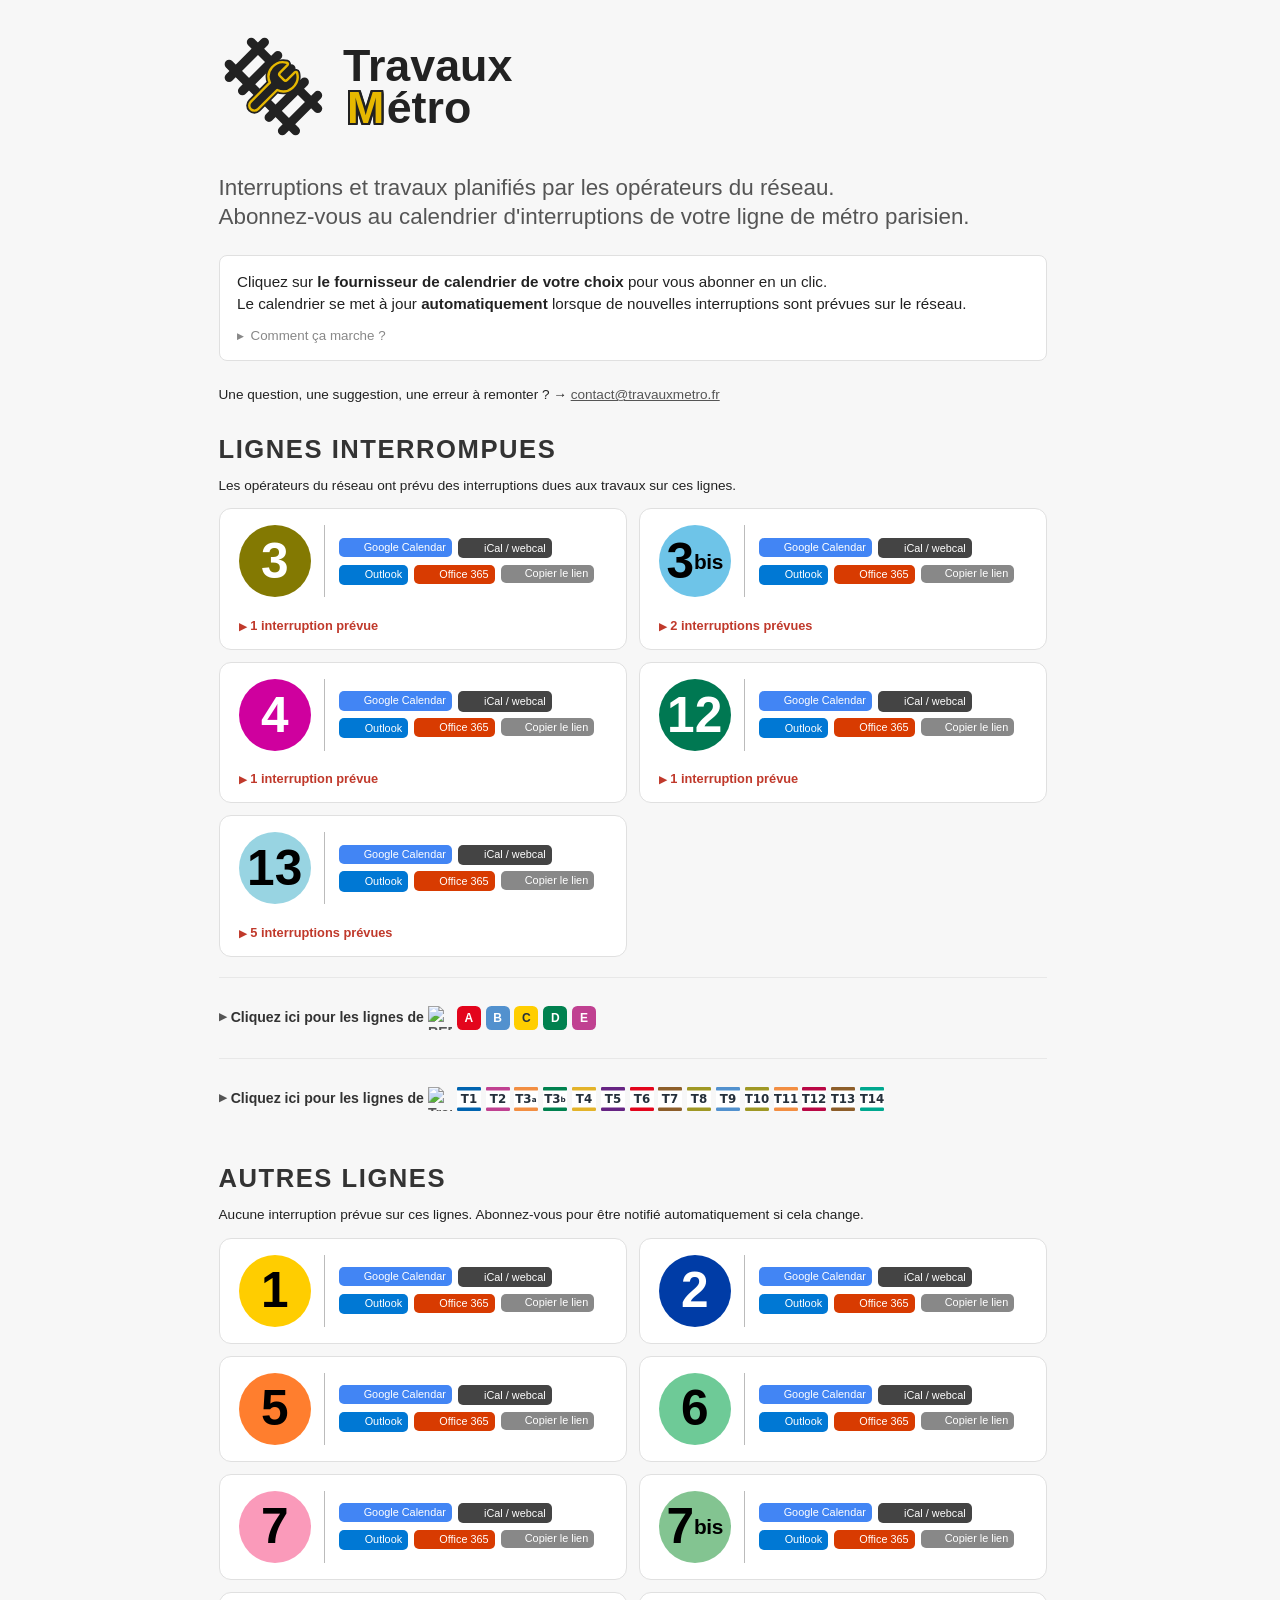
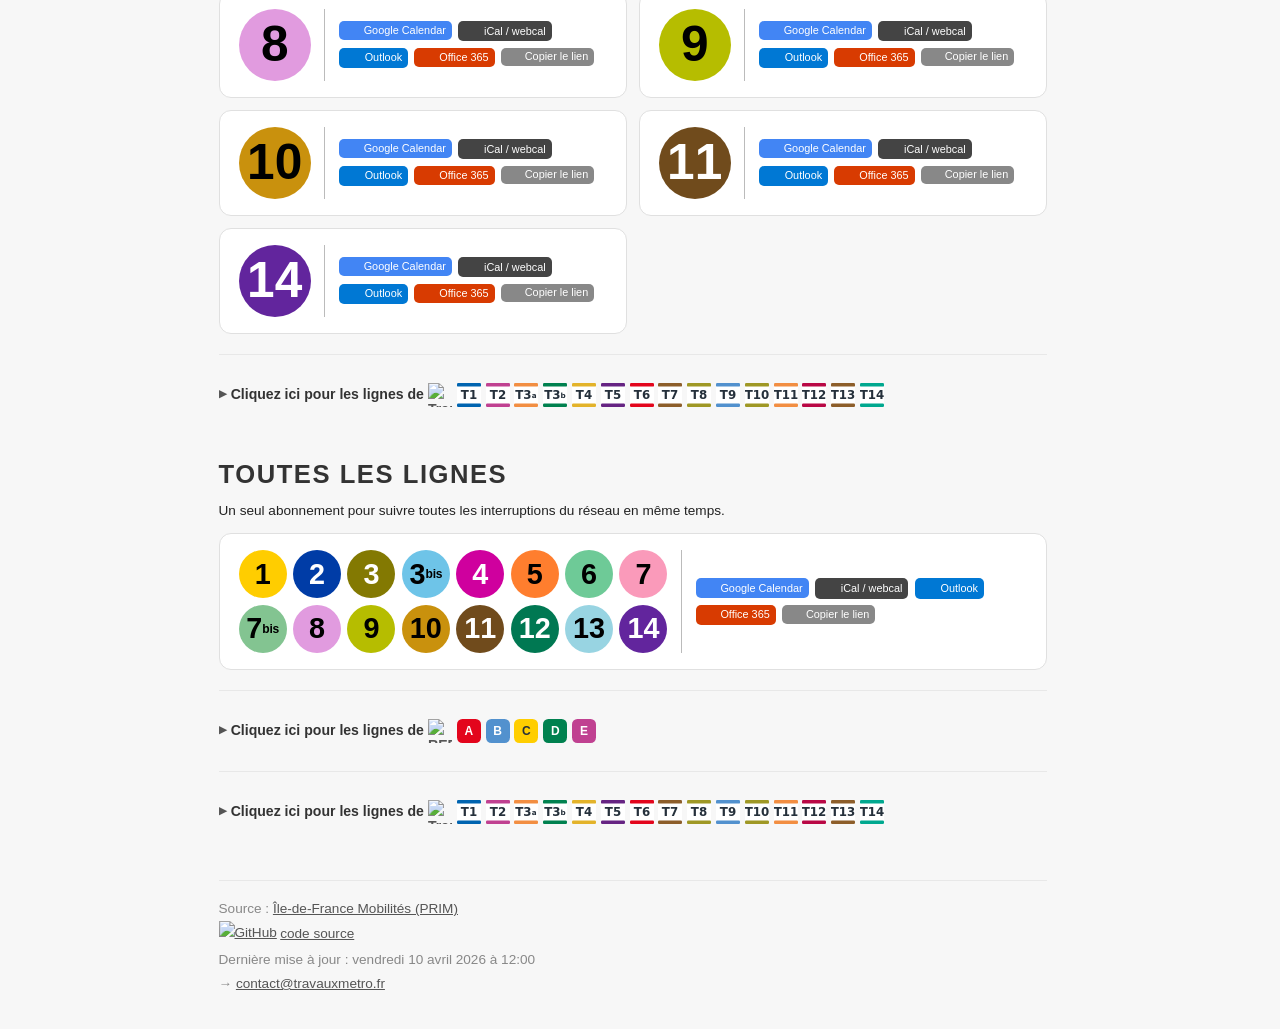
==== commit 79c30894: "fix: restore scrolling on Android Firefox, prevent dialog jump The global touchmove handler called p" ====
--- a/tests/golden/public/index.html
+++ b/tests/golden/public/index.html
@@ -39,6 +39,7 @@
   <script defer src="https://cloud.umami.is/script.js" data-website-id="ef00b128-53c5-49eb-a0e9-e4da83748a67"></script>
   <style>
     *, *::before, *::after { box-sizing: border-box; }
+    html { scrollbar-gutter: stable; }
     body { font-family: -apple-system, BlinkMacSystemFont, "Segoe UI", sans-serif; max-width: 860px; margin: 2rem auto; padding: 0 1rem; color: #222; line-height: 1.5; background: #f7f7f7; }
     h1 { margin-bottom: .25rem; font-size: 2.8rem; }
     @media (max-width: 600px) { h1 { font-size: 1.9rem; } }
@@ -991,11 +992,15 @@
   document.querySelectorAll('.dis-dialog').forEach(dlg => {
     document.body.insertBefore(dlg, document.body.firstChild);
   });
+  function lockBackgroundScroll() {
+    document.documentElement.style.overflow = 'hidden';
+  }
+  function unlockBackgroundScroll() {
+    document.documentElement.style.overflow = '';
+  }
   document.querySelectorAll('.dis-btn').forEach(btn => {
     btn.addEventListener('click', () => {
-      const sw = window.innerWidth - document.documentElement.clientWidth;
-      if (sw) document.body.style.paddingRight = sw + 'px';
-      document.documentElement.style.overflow = 'hidden';
+      lockBackgroundScroll();
       const siv = Element.prototype.scrollIntoView;
       Element.prototype.scrollIntoView = () => {};
       document.getElementById(btn.dataset.dialog).showModal();
@@ -1004,14 +1009,8 @@
   });
   document.querySelectorAll('.dis-dialog').forEach(dlg => {
     dlg.addEventListener('click', e => { if (e.target === dlg) dlg.close(); });
-    dlg.addEventListener('close', () => {
-      document.documentElement.style.overflow = '';
-      document.body.style.paddingRight = '';
-    });
+    dlg.addEventListener('close', unlockBackgroundScroll);
   });
-  document.addEventListener('touchmove', function(e) {
-    if (e.scale !== 1) e.preventDefault();
-  }, { passive: false });
   document.addEventListener('gesturestart', function(e) { e.preventDefault(); });
   document.addEventListener('gesturechange', function(e) { e.preventDefault(); });
   </script>
